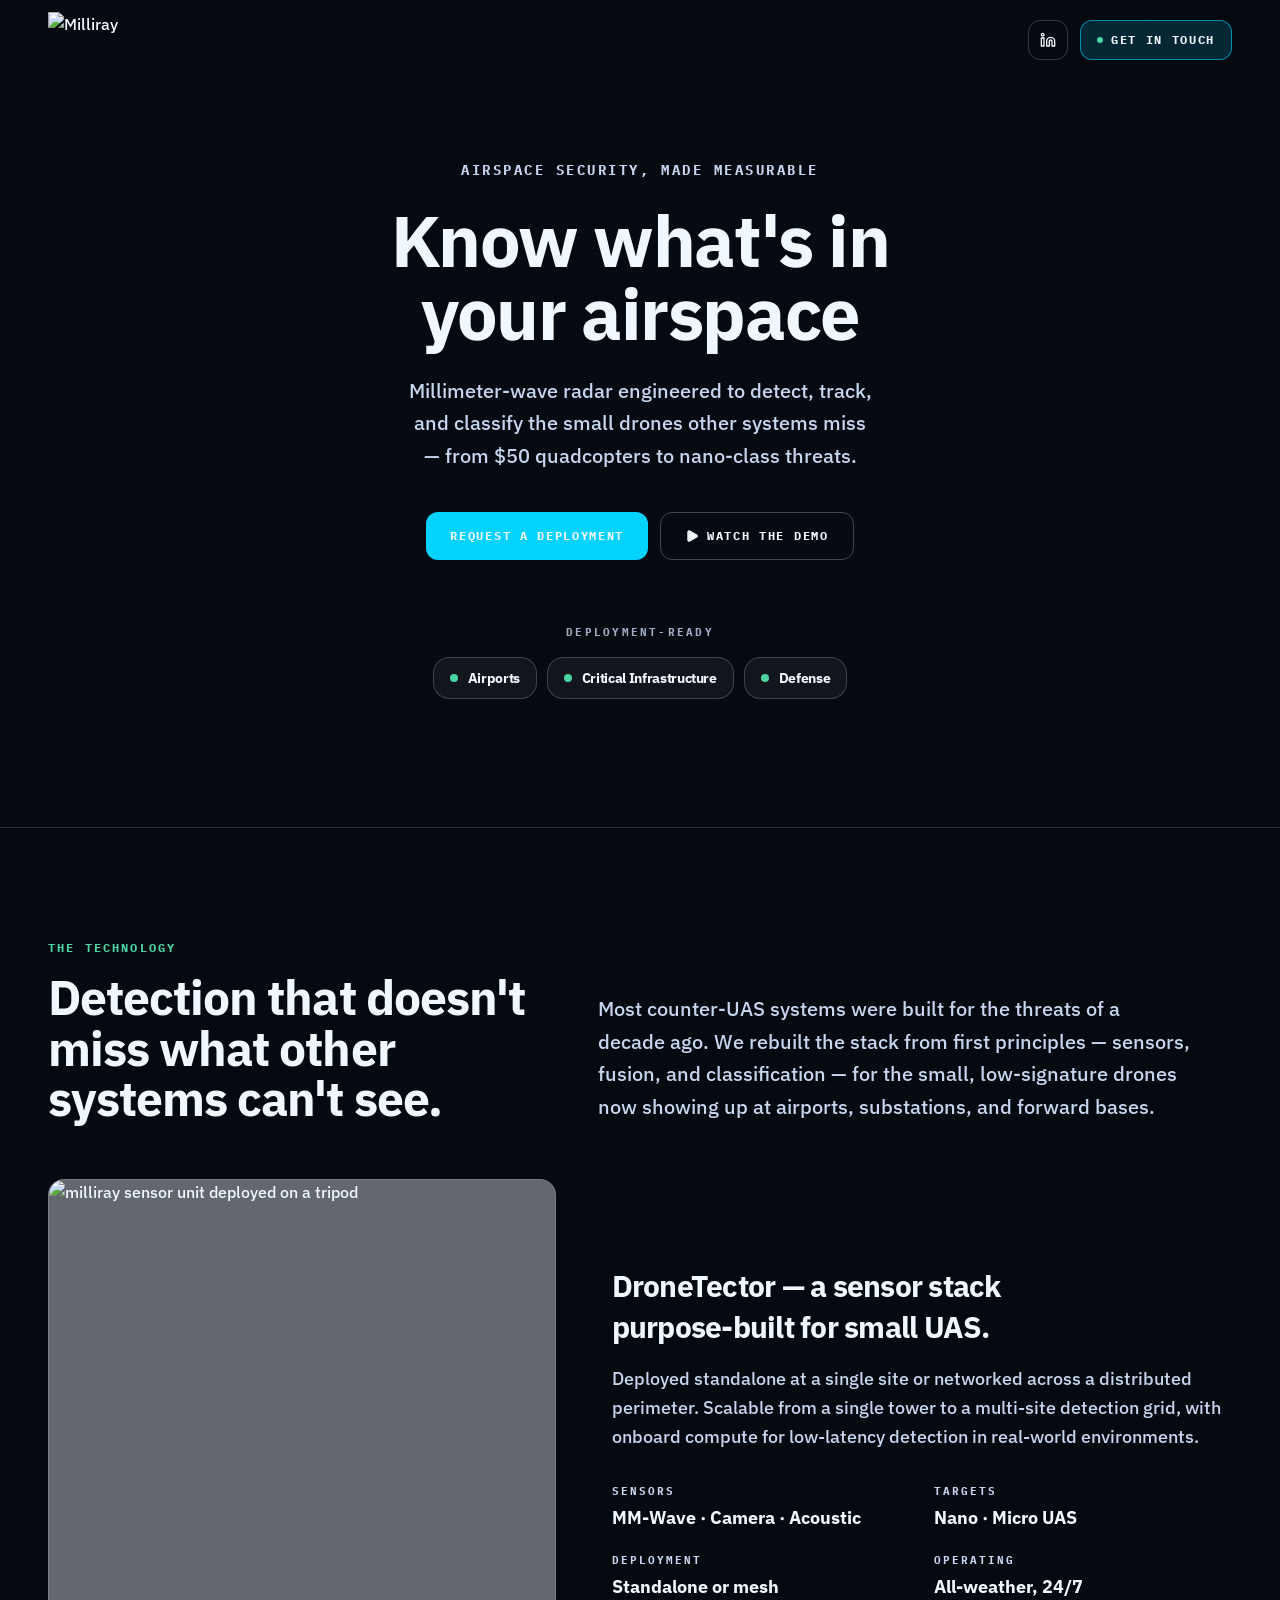
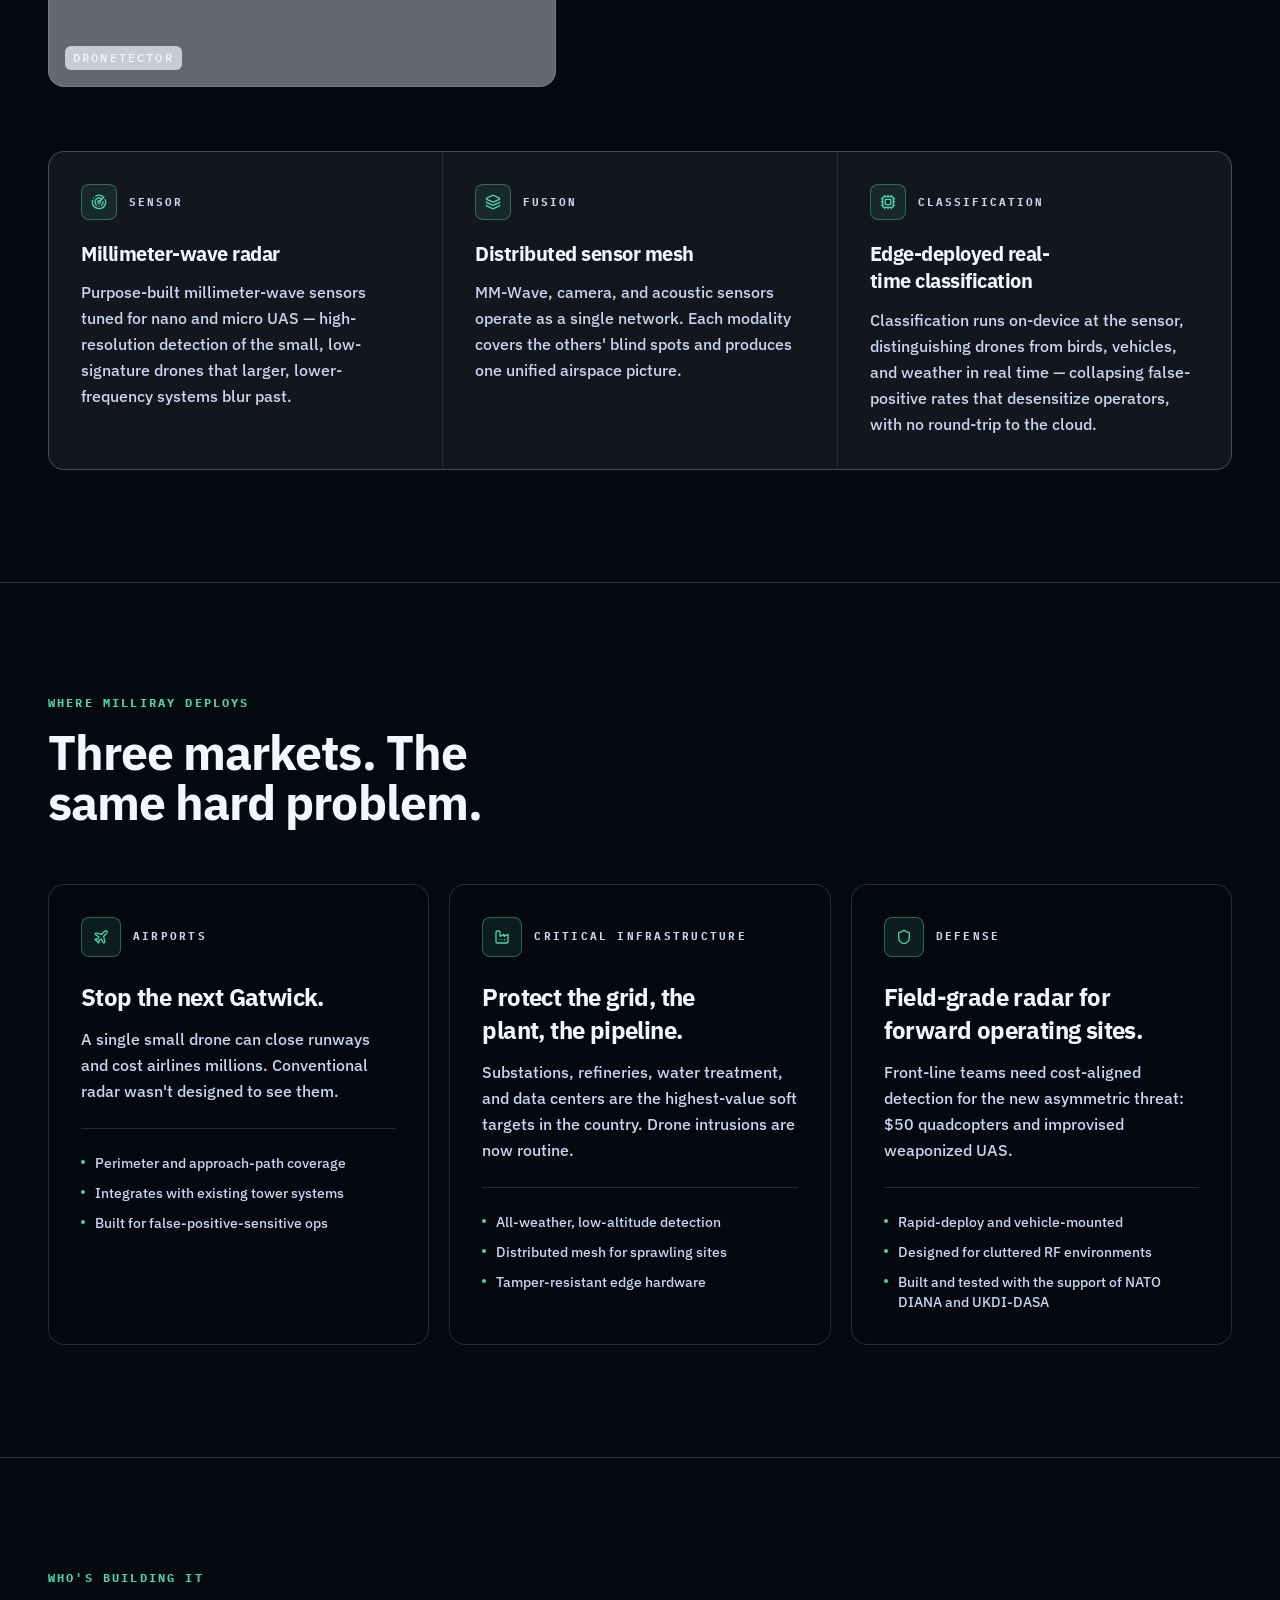
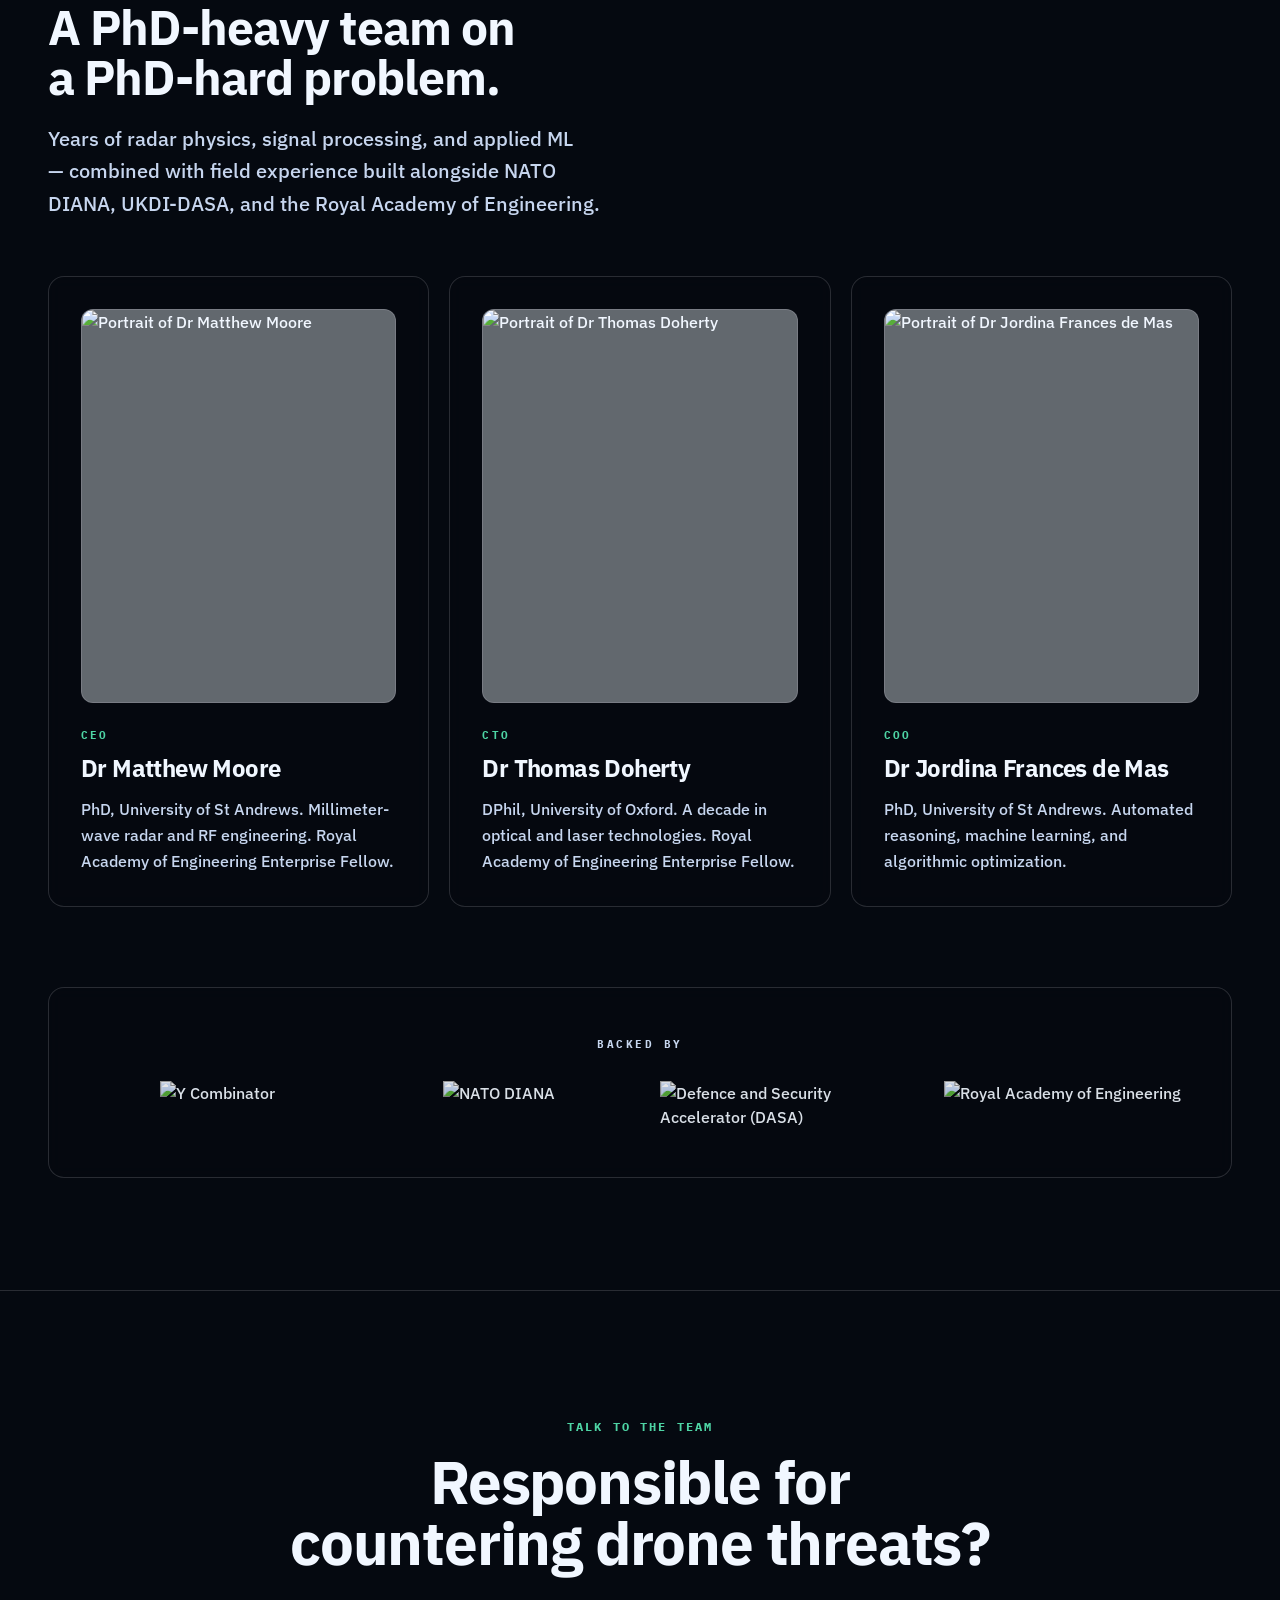
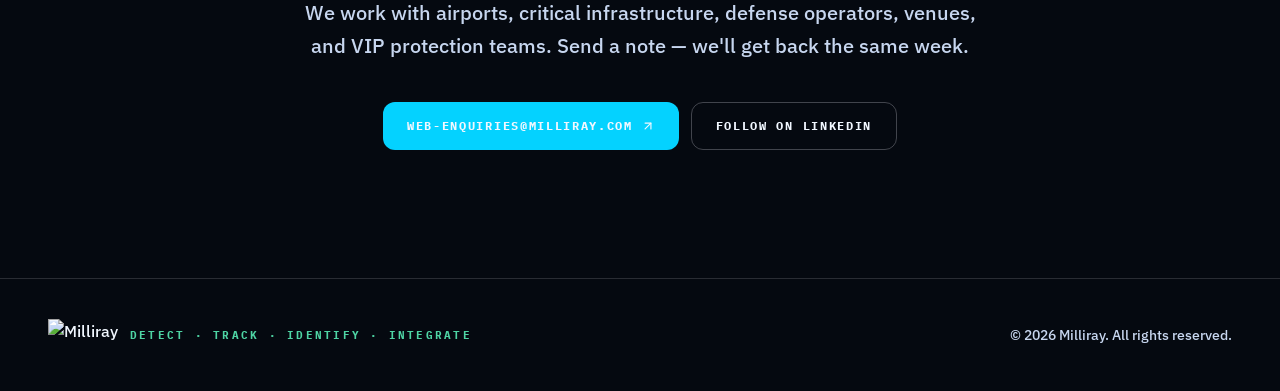
==== index.html @ de2864d9 "Changing name from dt to mr" ====
<!DOCTYPE html><html lang="en" class="text-ploy-text-primary h-full outline-white dark" data-theme="dark"> <head><meta charset="UTF-8"><meta name="viewport" content="width=device-width, initial-scale=1.0"><link rel="icon" type="image/x-icon" href="favicon.ico"><meta name="generator" content="Astro v6.3.5"><meta name="ploy-astro-starter-version" content="1.0.0"><title>Milliray — Airspace security | </title><meta name="robots" content="index, follow"/><link rel="canonical" href="https://www.milliray.com/"/><meta property="og:type" content="website"/><meta property="og:title" content="Milliray — Airspace security | "/><meta property="og:site_name" content=""/><meta property="og:url" content="https://www.milliray.com/"/><meta name="twitter:card" content="summary"/><meta name="twitter:title" content="Milliray — Airspace security | "/><script type="application/ld+json">{"@context":"https://schema.org","@graph":[{"@type":"Organization","name":"","url":"https://www.milliray.com"},{"@type":"WebSite","name":"","url":"https://www.milliray.com"},{"@type":"WebPage","name":"Milliray — Airspace security | ","url":"https://www.milliray.com/"}]}</script> <meta name="description" content="Pioneering sensors to detect and track UAVs — from single drones to autonomous swarms in the most demanding conditions."> <meta property="og:title" content="Milliray — Airspace security, made measurable"> <meta property="og:description" content="Know what’s in your airspace."> <meta property="og:url" content="https://www.milliray.com/"> <link rel="stylesheet" href="_ploy_static/_astro/Layout.BcZ8RxYA.css"></head> <body class="bg-ploy-background-primary text-ploy-text-primary font-medium h-full overflow-x-hidden bg-ploy-background-primary text-base m-0" style="
      font-family:
        'IBM Plex Sans',
        ui-sans-serif,
        system-ui,
        -apple-system,
        'Segoe UI',
        Roboto,
        Helvetica,
        Arial,
        'Apple Color Emoji',
        'Segoe UI Emoji';
    ">   <style>astro-island,astro-slot,astro-static-slot{display:contents}</style><script>(()=>{var e=async t=>{await(await t())()};(self.Astro||(self.Astro={})).load=e;window.dispatchEvent(new Event("astro:load"));})();</script><script>(()=>{var g=Object.defineProperty;var w=(c,s,d)=>s in c?g(c,s,{enumerable:!0,configurable:!0,writable:!0,value:d}):c[s]=d;var l=(c,s,d)=>w(c,typeof s!="symbol"?s+"":s,d);var E=new Set(["__proto__","constructor","prototype"]);{let c={0:t=>y(t),1:t=>d(t),2:t=>new RegExp(t),3:t=>new Date(t),4:t=>new Map(d(t)),5:t=>new Set(d(t)),6:t=>BigInt(t),7:t=>new URL(t),8:t=>new Uint8Array(t),9:t=>new Uint16Array(t),10:t=>new Uint32Array(t),11:t=>Number.POSITIVE_INFINITY*t},s=t=>{let[p,e]=t;return p in c?c[p](e):void 0},d=t=>t.map(s),y=t=>typeof t!="object"||t===null?t:Object.fromEntries(Object.entries(t).map(([p,e])=>[p,s(e)]));class f extends HTMLElement{constructor(){super(...arguments);l(this,"Component");l(this,"hydrator");l(this,"hydrate",async()=>{var b;if(!this.hydrator||!this.isConnected)return;let e=(b=this.parentElement)==null?void 0:b.closest("astro-island[ssr]");if(e){e.addEventListener("astro:hydrate",this.hydrate,{once:!0});return}let n=this.querySelectorAll("astro-slot"),r={},i=this.querySelectorAll("template[data-astro-template]");for(let o of i){let a=o.closest(this.tagName);a!=null&&a.isSameNode(this)&&(r[o.getAttribute("data-astro-template")||"default"]=o.innerHTML,o.remove())}for(let o of n){let a=o.closest(this.tagName);a!=null&&a.isSameNode(this)&&(r[o.getAttribute("name")||"default"]=o.innerHTML)}let u;try{u=this.hasAttribute("props")?y(JSON.parse(this.getAttribute("props"))):{}}catch(o){let a=this.getAttribute("component-url")||"<unknown>",v=this.getAttribute("component-export");throw v&&(a+=` (export ${v})`),console.error(`[hydrate] Error parsing props for component ${a}`,this.getAttribute("props"),o),o}let h;await this.hydrator(this)(this.Component,u,r,{client:this.getAttribute("client")}),this.removeAttribute("ssr"),this.dispatchEvent(new CustomEvent("astro:hydrate"))});l(this,"unmount",()=>{this.isConnected||this.dispatchEvent(new CustomEvent("astro:unmount"))})}disconnectedCallback(){document.removeEventListener("astro:after-swap",this.unmount),document.addEventListener("astro:after-swap",this.unmount,{once:!0})}connectedCallback(){if(!this.hasAttribute("await-children")||document.readyState==="interactive"||document.readyState==="complete")this.childrenConnectedCallback();else{let e=()=>{document.removeEventListener("DOMContentLoaded",e),n.disconnect(),this.childrenConnectedCallback()},n=new MutationObserver(()=>{var r;((r=this.lastChild)==null?void 0:r.nodeType)===Node.COMMENT_NODE&&this.lastChild.nodeValue==="astro:end"&&(this.lastChild.remove(),e())});n.observe(this,{childList:!0}),document.addEventListener("DOMContentLoaded",e)}}async childrenConnectedCallback(){let e=this.getAttribute("before-hydration-url");e&&await import(e),this.start()}getRetryImportUrl(e){let n=new URL(e,document.baseURI),r=`astro-retry=${Date.now()}`,i=n.hash.replace(/^#/,"");return n.hash=i?`${i}&${r}`:r,n.toString()}async importWithRetry(e){try{return await import(e)}catch(n){return await new Promise(r=>setTimeout(r,1e3)),import(this.getRetryImportUrl(e))}}handleHydrationError(e){let n=this.getAttribute("component-url"),r=new CustomEvent("astro:hydration-error",{cancelable:!0,bubbles:!0,composed:!0,detail:{error:e,componentUrl:n}});this.dispatchEvent(r)&&console.error(`[astro-island] Error hydrating ${n}`,e)}async start(){let e=JSON.parse(this.getAttribute("opts")),n=this.getAttribute("client");if(Astro[n]===void 0){window.addEventListener(`astro:${n}`,()=>this.start(),{once:!0});return}try{await Astro[n](async()=>{let r=this.getAttribute("renderer-url");try{let[i,{default:u}]=await Promise.all([this.importWithRetry(this.getAttribute("component-url")),r?this.importWithRetry(r):Promise.resolve({default:()=>()=>{}})]),h=this.getAttribute("component-export")||"default";if(h.includes(".")){this.Component=i;for(let m of h.split(".")){if(E.has(m)||!this.Component||typeof this.Component!="object"&&typeof this.Component!="function"||!Object.hasOwn(this.Component,m))throw new Error(`Invalid component export path: ${h}`);this.Component=this.Component[m]}}else{if(E.has(h))throw new Error(`Invalid component export path: ${h}`);this.Component=i[h]}return this.hydrator=u,this.hydrate}catch(i){return this.handleHydrationError(i),()=>{}}},e,this)}catch(r){this.handleHydrationError(r)}}attributeChangedCallback(){this.hydrate()}}l(f,"observedAttributes",["props"]),customElements.get("astro-island")||customElements.define("astro-island",f)}})();</script><astro-island uid="2jUUf3" prefix="r2" component-url="_ploy_static/_astro/page.BQK09BYu.js" component-export="default" renderer-url="_ploy_static/_astro/client.Bncfyed9.js" props="{}" ssr client="load" opts="{&quot;name&quot;:&quot;Page&quot;,&quot;value&quot;:true}" await-children><div class="home relative min-h-screen bg-ploy-background-primary text-ploy-text-primary"><div aria-hidden="true" class="home__noise pointer-events-none fixed inset-0 z-0 opacity-[0.04] mix-blend-overlay" style="background-image:url(&quot;data:image/svg+xml,%3Csvg xmlns=&#x27;http://www.w3.org/2000/svg&#x27; width=&#x27;190&#x27; height=&#x27;190&#x27;%3E%3Cfilter id=&#x27;n&#x27;%3E%3CfeTurbulence type=&#x27;fractalNoise&#x27; baseFrequency=&#x27;.9&#x27; numOctaves=&#x27;3&#x27; stitchTiles=&#x27;stitch&#x27;/%3E%3C/filter%3E%3Crect width=&#x27;190&#x27; height=&#x27;190&#x27; filter=&#x27;url(%23n)&#x27; opacity=&#x27;.6&#x27;/%3E%3C/svg%3E&quot;)"></div><div aria-hidden="true" class="home__map pointer-events-none fixed inset-0 z-0 opacity-[0.12]" style="background-image:url(&#x27;https://www.milliray.com/assets/img/world.svg&#x27;);background-size:cover;background-position:center;background-repeat:no-repeat"></div><div class="home__content relative z-10"><nav aria-label="Primary" class="nav mx-auto flex h-20 max-w-[1440px] items-center justify-between px-6 md:px-12"><a href="./" aria-label="Milliray" class="nav__logo flex items-center gap-3 text-ploy-text-primary"><img src="https://www.milliray.com/assets/img/mr-logo.svg" alt="Milliray" class="nav__logo-img h-12 w-auto md:h-14"/></a><div class="nav__actions flex items-center gap-2 md:gap-3"><a href="https://www.linkedin.com/company/dronetector" target="_blank" rel="noreferrer" aria-label="Milliray on LinkedIn" class="nav__icon-link inline-flex h-10 w-10 items-center justify-center rounded-xl border border-ploy-neutral-inverse-s0/20 text-ploy-text-primary transition-colors duration-150 hover:bg-ploy-background-inverse/10"><svg xmlns="http://www.w3.org/2000/svg" width="24" height="24" viewBox="0 0 24 24" fill="none" stroke="currentColor" stroke-width="2" stroke-linecap="round" stroke-linejoin="round" class="lucide lucide-linkedin h-4 w-4" aria-hidden="true"><path d="M16 8a6 6 0 0 1 6 6v7h-4v-7a2 2 0 0 0-2-2 2 2 0 0 0-2 2v7h-4v-7a6 6 0 0 1 6-6z"></path><rect width="4" height="12" x="2" y="9"></rect><circle cx="4" cy="4" r="2"></circle></svg></a><a href="#contact" class="nav__cta inline-flex h-10 items-center gap-2 rounded-xl border border-ploy-accent-primary/60 bg-ploy-accent-primary/15 px-4 font-mono text-xs font-bold uppercase tracking-[0.14em] text-ploy-text-primary transition-colors duration-150 hover:bg-ploy-accent-primary/25"><span class="nav__cta-dot inline-block h-1.5 w-1.5 rounded-full bg-ploy-accent-tertiary"></span>Get in touch</a></div></nav><main role="main" class="home__main"><section aria-label="Milliray overview" class="hero mx-auto max-w-[1280px] px-6 pb-20 pt-12 text-center md:px-12 md:pb-32 md:pt-20"><p class="hero__eyebrow font-mono text-xs font-bold uppercase tracking-[0.18em] text-ploy-text-secondary md:text-sm">Airspace security, made measurable</p><h1 class="hero__title mx-auto mt-6 max-w-[14ch] text-balance text-5xl font-bold leading-[1.02] tracking-[-0.02em] text-ploy-text-primary md:text-7xl">Know what&#x27;s in your airspace</h1><p class="hero__subtitle mx-auto mt-6 max-w-[44ch] text-balance text-lg leading-relaxed text-ploy-text-secondary md:text-xl">Millimeter-wave radar engineered to detect, track, and classify the small drones other systems miss — from $50 quadcopters to nano-class threats.</p><div class="hero__actions mt-10 flex flex-col items-center justify-center gap-3 sm:flex-row"><a href="#contact" class="hero__cta hero__cta--primary inline-flex h-12 items-center justify-center rounded-xl bg-ploy-accent-primary px-6 font-mono text-xs font-bold uppercase tracking-[0.14em] text-ploy-text-on-accent-primary transition-colors duration-150 hover:bg-ploy-accent-primary-600">Request a deployment</a><a href="https://www.youtube.com/watch?v=50xAb06cyq4" target="_blank" rel="noreferrer" class="hero__cta hero__cta--secondary inline-flex h-12 items-center justify-center gap-2 rounded-xl border border-ploy-neutral-inverse-s0/25 px-6 font-mono text-xs font-bold uppercase tracking-[0.14em] text-ploy-text-primary transition-colors duration-150 hover:bg-ploy-background-inverse/10"><svg xmlns="http://www.w3.org/2000/svg" width="24" height="24" viewBox="0 0 24 24" fill="none" stroke="currentColor" stroke-width="2" stroke-linecap="round" stroke-linejoin="round" class="lucide lucide-play h-3.5 w-3.5 fill-current" aria-hidden="true"><path d="M5 5a2 2 0 0 1 3.008-1.728l11.997 6.998a2 2 0 0 1 .003 3.458l-12 7A2 2 0 0 1 5 19z"></path></svg>Watch the demo</a></div><div class="hero__verticals mt-16"><p class="hero__verticals-label font-mono text-[0.7rem] font-bold uppercase tracking-[0.2em] text-ploy-text-secondary opacity-80">Deployment-ready</p><ul role="list" class="hero__verticals-list mt-4 flex flex-wrap items-center justify-center gap-2.5"><li class="hero__vertical"><a href="#verticals" class="hero__vertical-link inline-flex items-center gap-2.5 rounded-2xl border border-ploy-neutral-inverse-s0/20 bg-ploy-background-inverse/5 px-4 py-2.5 backdrop-blur transition-colors duration-150 hover:border-ploy-accent-tertiary/60 hover:bg-ploy-background-inverse/15"><span aria-hidden="true" class="hero__vertical-marker block h-2 w-2 rounded-full bg-ploy-accent-tertiary"></span><span class="hero__vertical-label text-sm font-bold tracking-tight">Airports</span></a></li><li class="hero__vertical"><a href="#verticals" class="hero__vertical-link inline-flex items-center gap-2.5 rounded-2xl border border-ploy-neutral-inverse-s0/20 bg-ploy-background-inverse/5 px-4 py-2.5 backdrop-blur transition-colors duration-150 hover:border-ploy-accent-tertiary/60 hover:bg-ploy-background-inverse/15"><span aria-hidden="true" class="hero__vertical-marker block h-2 w-2 rounded-full bg-ploy-accent-tertiary"></span><span class="hero__vertical-label text-sm font-bold tracking-tight">Critical Infrastructure</span></a></li><li class="hero__vertical"><a href="#verticals" class="hero__vertical-link inline-flex items-center gap-2.5 rounded-2xl border border-ploy-neutral-inverse-s0/20 bg-ploy-background-inverse/5 px-4 py-2.5 backdrop-blur transition-colors duration-150 hover:border-ploy-accent-tertiary/60 hover:bg-ploy-background-inverse/15"><span aria-hidden="true" class="hero__vertical-marker block h-2 w-2 rounded-full bg-ploy-accent-tertiary"></span><span class="hero__vertical-label text-sm font-bold tracking-tight">Defense</span></a></li></ul></div></section><section aria-labelledby="technology-heading" class="technology border-t border-ploy-neutral-inverse-s0/15 px-6 py-20 md:px-12 md:py-28"><div class="technology__container mx-auto max-w-[1280px]"><div class="technology__header grid gap-8 md:grid-cols-[minmax(0,0.9fr)_minmax(0,1.1fr)] md:items-end"><div class="technology__intro"><p class="technology__eyebrow font-mono text-xs font-bold uppercase tracking-[0.18em] text-ploy-accent-tertiary">The technology</p><h2 id="technology-heading" class="technology__title mt-4 text-balance text-4xl font-bold leading-[1.05] tracking-[-0.02em] text-ploy-text-primary md:text-5xl">Detection that doesn&#x27;t miss what other systems can&#x27;t see.</h2></div><p class="technology__lede text-balance text-lg leading-relaxed text-ploy-text-secondary md:text-xl">Most counter-UAS systems were built for the threats of a decade ago. We rebuilt the stack from first principles — sensors, fusion, and classification — for the small, low-signature drones now showing up at airports, substations, and forward bases.</p></div><div class="technology__product mt-14 grid items-center gap-10 md:grid-cols-[minmax(0,0.9fr)_minmax(0,1.1fr)] md:gap-14"><div class="technology__product-visual relative aspect-square w-full overflow-hidden rounded-2xl border border-ploy-neutral-inverse-s0/15 bg-ploy-background-inverse/40"><img src="https://storage.googleapis.com/ployai/ed7f796a-fe41-4be0-a1c0-5f32e2339675/user/515d00d4-milliray-product-v2.jpg" alt="milliray sensor unit deployed on a tripod" loading="lazy" class="technology__product-img absolute inset-0 h-full w-full object-cover object-[center_38%]"/><div class="technology__product-caption absolute bottom-4 left-4 right-4 flex items-center justify-between text-xs"><span class="rounded-md bg-ploy-background-inverse/70 px-2 py-1 font-mono uppercase tracking-[0.18em] text-ploy-text-primary backdrop-blur">DroneTector</span></div></div><div class="technology__product-copy"><h3 class="technology__product-title text-balance text-2xl font-bold leading-snug tracking-tight md:text-3xl">DroneTector — a sensor stack purpose-built for small UAS.</h3><p class="technology__product-description mt-4 text-base leading-relaxed text-ploy-text-secondary md:text-lg">Deployed standalone at a single site or networked across a distributed perimeter. Scalable from a single tower to a multi-site detection grid, with onboard compute for low-latency detection in real-world environments.</p><dl class="technology__specs mt-8 grid grid-cols-2 gap-x-6 gap-y-5"><div class="technology__spec"><dt class="font-mono text-[0.7rem] font-bold uppercase tracking-[0.18em] text-ploy-text-secondary">Sensors</dt><dd class="mt-1 text-lg font-bold">MM-Wave · Camera · Acoustic</dd></div><div class="technology__spec"><dt class="font-mono text-[0.7rem] font-bold uppercase tracking-[0.18em] text-ploy-text-secondary">Targets</dt><dd class="mt-1 text-lg font-bold">Nano · Micro UAS</dd></div><div class="technology__spec"><dt class="font-mono text-[0.7rem] font-bold uppercase tracking-[0.18em] text-ploy-text-secondary">Deployment</dt><dd class="mt-1 text-lg font-bold">Standalone or mesh</dd></div><div class="technology__spec"><dt class="font-mono text-[0.7rem] font-bold uppercase tracking-[0.18em] text-ploy-text-secondary">Operating</dt><dd class="mt-1 text-lg font-bold">All-weather, 24/7</dd></div></dl></div></div><ul role="list" class="technology__capabilities mt-16 grid gap-px overflow-hidden rounded-2xl border border-ploy-neutral-inverse-s0/15 bg-ploy-neutral-inverse-s0/15 md:grid-cols-3"><li class="technology__capability bg-ploy-background-primary/60 p-7 backdrop-blur md:p-8"><div class="technology__capability-head flex items-center gap-3"><span class="technology__capability-icon inline-flex h-9 w-9 items-center justify-center rounded-lg border border-ploy-accent-tertiary/40 bg-ploy-accent-tertiary/10 text-ploy-accent-tertiary"><svg xmlns="http://www.w3.org/2000/svg" width="24" height="24" viewBox="0 0 24 24" fill="none" stroke="currentColor" stroke-width="2" stroke-linecap="round" stroke-linejoin="round" class="lucide lucide-radar h-4 w-4" aria-hidden="true"><path d="M19.07 4.93A10 10 0 0 0 6.99 3.34"></path><path d="M4 6h.01"></path><path d="M2.29 9.62A10 10 0 1 0 21.31 8.35"></path><path d="M16.24 7.76A6 6 0 1 0 8.23 16.67"></path><path d="M12 18h.01"></path><path d="M17.99 11.66A6 6 0 0 1 15.77 16.67"></path><circle cx="12" cy="12" r="2"></circle><path d="m13.41 10.59 5.66-5.66"></path></svg></span><span class="technology__capability-label font-mono text-[0.7rem] font-bold uppercase tracking-[0.18em] text-ploy-text-secondary">Sensor</span></div><h3 class="technology__capability-title mt-5 text-balance text-xl font-bold leading-snug tracking-tight">Millimeter-wave radar</h3><p class="technology__capability-description mt-3 text-sm leading-relaxed text-ploy-text-secondary md:text-base">Purpose-built millimeter-wave sensors tuned for nano and micro UAS — high-resolution detection of the small, low-signature drones that larger, lower-frequency systems blur past.</p></li><li class="technology__capability bg-ploy-background-primary/60 p-7 backdrop-blur md:p-8"><div class="technology__capability-head flex items-center gap-3"><span class="technology__capability-icon inline-flex h-9 w-9 items-center justify-center rounded-lg border border-ploy-accent-tertiary/40 bg-ploy-accent-tertiary/10 text-ploy-accent-tertiary"><svg xmlns="http://www.w3.org/2000/svg" width="24" height="24" viewBox="0 0 24 24" fill="none" stroke="currentColor" stroke-width="2" stroke-linecap="round" stroke-linejoin="round" class="lucide lucide-layers h-4 w-4" aria-hidden="true"><path d="M12.83 2.18a2 2 0 0 0-1.66 0L2.6 6.08a1 1 0 0 0 0 1.83l8.58 3.91a2 2 0 0 0 1.66 0l8.58-3.9a1 1 0 0 0 0-1.83z"></path><path d="M2 12a1 1 0 0 0 .58.91l8.6 3.91a2 2 0 0 0 1.65 0l8.58-3.9A1 1 0 0 0 22 12"></path><path d="M2 17a1 1 0 0 0 .58.91l8.6 3.91a2 2 0 0 0 1.65 0l8.58-3.9A1 1 0 0 0 22 17"></path></svg></span><span class="technology__capability-label font-mono text-[0.7rem] font-bold uppercase tracking-[0.18em] text-ploy-text-secondary">Fusion</span></div><h3 class="technology__capability-title mt-5 text-balance text-xl font-bold leading-snug tracking-tight">Distributed sensor mesh</h3><p class="technology__capability-description mt-3 text-sm leading-relaxed text-ploy-text-secondary md:text-base">MM-Wave, camera, and acoustic sensors operate as a single network. Each modality covers the others&#x27; blind spots and produces one unified airspace picture.</p></li><li class="technology__capability bg-ploy-background-primary/60 p-7 backdrop-blur md:p-8"><div class="technology__capability-head flex items-center gap-3"><span class="technology__capability-icon inline-flex h-9 w-9 items-center justify-center rounded-lg border border-ploy-accent-tertiary/40 bg-ploy-accent-tertiary/10 text-ploy-accent-tertiary"><svg xmlns="http://www.w3.org/2000/svg" width="24" height="24" viewBox="0 0 24 24" fill="none" stroke="currentColor" stroke-width="2" stroke-linecap="round" stroke-linejoin="round" class="lucide lucide-cpu h-4 w-4" aria-hidden="true"><path d="M12 20v2"></path><path d="M12 2v2"></path><path d="M17 20v2"></path><path d="M17 2v2"></path><path d="M2 12h2"></path><path d="M2 17h2"></path><path d="M2 7h2"></path><path d="M20 12h2"></path><path d="M20 17h2"></path><path d="M20 7h2"></path><path d="M7 20v2"></path><path d="M7 2v2"></path><rect x="4" y="4" width="16" height="16" rx="2"></rect><rect x="8" y="8" width="8" height="8" rx="1"></rect></svg></span><span class="technology__capability-label font-mono text-[0.7rem] font-bold uppercase tracking-[0.18em] text-ploy-text-secondary">Classification</span></div><h3 class="technology__capability-title mt-5 text-balance text-xl font-bold leading-snug tracking-tight">Edge-deployed real-time classification</h3><p class="technology__capability-description mt-3 text-sm leading-relaxed text-ploy-text-secondary md:text-base">Classification runs on-device at the sensor, distinguishing drones from birds, vehicles, and weather in real time — collapsing false-positive rates that desensitize operators, with no round-trip to the cloud.</p></li></ul></div></section><section id="verticals" aria-labelledby="verticals-heading" class="verticals scroll-mt-24 border-t border-ploy-neutral-inverse-s0/15 px-6 py-20 md:px-12 md:py-28"><div class="verticals__container mx-auto max-w-[1280px]"><div class="verticals__header max-w-3xl"><p class="verticals__eyebrow font-mono text-xs font-bold uppercase tracking-[0.18em] text-ploy-accent-tertiary">Where Milliray deploys</p><h2 id="verticals-heading" class="verticals__title mt-4 text-balance text-4xl font-bold leading-[1.05] tracking-[-0.02em] text-ploy-text-primary md:text-5xl">Three markets. The same hard problem.</h2></div><ul role="list" class="verticals__list mt-14 grid gap-5 md:grid-cols-3"><li class="verticals__item group relative flex flex-col rounded-2xl border border-ploy-neutral-inverse-s0/15 bg-ploy-background-primary/60 p-7 backdrop-blur md:p-8"><div class="verticals__item-head flex items-center gap-3"><span class="verticals__item-icon inline-flex h-10 w-10 items-center justify-center rounded-lg border border-ploy-accent-tertiary/40 bg-ploy-accent-tertiary/10 text-ploy-accent-tertiary"><svg xmlns="http://www.w3.org/2000/svg" width="24" height="24" viewBox="0 0 24 24" fill="none" stroke="currentColor" stroke-width="2" stroke-linecap="round" stroke-linejoin="round" class="lucide lucide-plane h-4 w-4" aria-hidden="true"><path d="M17.8 19.2 16 11l3.5-3.5C21 6 21.5 4 21 3c-1-.5-3 0-4.5 1.5L13 8 4.8 6.2c-.5-.1-.9.1-1.1.5l-.3.5c-.2.5-.1 1 .3 1.3L9 12l-2 3H4l-1 1 3 2 2 3 1-1v-3l3-2 3.5 5.3c.3.4.8.5 1.3.3l.5-.2c.4-.3.6-.7.5-1.2z"></path></svg></span><span class="verticals__item-label font-mono text-[0.7rem] font-bold uppercase tracking-[0.2em] text-ploy-text-secondary">Airports</span></div><h3 class="verticals__item-title mt-6 text-balance text-2xl font-bold leading-snug tracking-tight">Stop the next Gatwick.</h3><p class="verticals__item-description mt-3 text-sm leading-relaxed text-ploy-text-secondary md:text-base">A single small drone can close runways and cost airlines millions. Conventional radar wasn&#x27;t designed to see them.</p><ul role="list" class="verticals__item-bullets mt-6 space-y-2.5 border-t border-ploy-neutral-inverse-s0/15 pt-6"><li class="verticals__item-bullet flex items-start gap-2.5 text-sm text-ploy-text-secondary"><span aria-hidden="true" class="verticals__item-bullet-marker mt-[0.5em] block h-1 w-1 shrink-0 rounded-full bg-ploy-accent-tertiary"></span><span>Perimeter and approach-path coverage</span></li><li class="verticals__item-bullet flex items-start gap-2.5 text-sm text-ploy-text-secondary"><span aria-hidden="true" class="verticals__item-bullet-marker mt-[0.5em] block h-1 w-1 shrink-0 rounded-full bg-ploy-accent-tertiary"></span><span>Integrates with existing tower systems</span></li><li class="verticals__item-bullet flex items-start gap-2.5 text-sm text-ploy-text-secondary"><span aria-hidden="true" class="verticals__item-bullet-marker mt-[0.5em] block h-1 w-1 shrink-0 rounded-full bg-ploy-accent-tertiary"></span><span>Built for false-positive-sensitive ops</span></li></ul></li><li class="verticals__item group relative flex flex-col rounded-2xl border border-ploy-neutral-inverse-s0/15 bg-ploy-background-primary/60 p-7 backdrop-blur md:p-8"><div class="verticals__item-head flex items-center gap-3"><span class="verticals__item-icon inline-flex h-10 w-10 items-center justify-center rounded-lg border border-ploy-accent-tertiary/40 bg-ploy-accent-tertiary/10 text-ploy-accent-tertiary"><svg xmlns="http://www.w3.org/2000/svg" width="24" height="24" viewBox="0 0 24 24" fill="none" stroke="currentColor" stroke-width="2" stroke-linecap="round" stroke-linejoin="round" class="lucide lucide-factory h-4 w-4" aria-hidden="true"><path d="M12 16h.01"></path><path d="M16 16h.01"></path><path d="M3 19a2 2 0 0 0 2 2h14a2 2 0 0 0 2-2V8.5a.5.5 0 0 0-.769-.422l-4.462 2.844A.5.5 0 0 1 15 10.5v-2a.5.5 0 0 0-.769-.422L9.77 10.922A.5.5 0 0 1 9 10.5V5a2 2 0 0 0-2-2H5a2 2 0 0 0-2 2z"></path><path d="M8 16h.01"></path></svg></span><span class="verticals__item-label font-mono text-[0.7rem] font-bold uppercase tracking-[0.2em] text-ploy-text-secondary">Critical Infrastructure</span></div><h3 class="verticals__item-title mt-6 text-balance text-2xl font-bold leading-snug tracking-tight">Protect the grid, the plant, the pipeline.</h3><p class="verticals__item-description mt-3 text-sm leading-relaxed text-ploy-text-secondary md:text-base">Substations, refineries, water treatment, and data centers are the highest-value soft targets in the country. Drone intrusions are now routine.</p><ul role="list" class="verticals__item-bullets mt-6 space-y-2.5 border-t border-ploy-neutral-inverse-s0/15 pt-6"><li class="verticals__item-bullet flex items-start gap-2.5 text-sm text-ploy-text-secondary"><span aria-hidden="true" class="verticals__item-bullet-marker mt-[0.5em] block h-1 w-1 shrink-0 rounded-full bg-ploy-accent-tertiary"></span><span>All-weather, low-altitude detection</span></li><li class="verticals__item-bullet flex items-start gap-2.5 text-sm text-ploy-text-secondary"><span aria-hidden="true" class="verticals__item-bullet-marker mt-[0.5em] block h-1 w-1 shrink-0 rounded-full bg-ploy-accent-tertiary"></span><span>Distributed mesh for sprawling sites</span></li><li class="verticals__item-bullet flex items-start gap-2.5 text-sm text-ploy-text-secondary"><span aria-hidden="true" class="verticals__item-bullet-marker mt-[0.5em] block h-1 w-1 shrink-0 rounded-full bg-ploy-accent-tertiary"></span><span>Tamper-resistant edge hardware</span></li></ul></li><li class="verticals__item group relative flex flex-col rounded-2xl border border-ploy-neutral-inverse-s0/15 bg-ploy-background-primary/60 p-7 backdrop-blur md:p-8"><div class="verticals__item-head flex items-center gap-3"><span class="verticals__item-icon inline-flex h-10 w-10 items-center justify-center rounded-lg border border-ploy-accent-tertiary/40 bg-ploy-accent-tertiary/10 text-ploy-accent-tertiary"><svg xmlns="http://www.w3.org/2000/svg" width="24" height="24" viewBox="0 0 24 24" fill="none" stroke="currentColor" stroke-width="2" stroke-linecap="round" stroke-linejoin="round" class="lucide lucide-shield h-4 w-4" aria-hidden="true"><path d="M20 13c0 5-3.5 7.5-7.66 8.95a1 1 0 0 1-.67-.01C7.5 20.5 4 18 4 13V6a1 1 0 0 1 1-1c2 0 4.5-1.2 6.24-2.72a1.17 1.17 0 0 1 1.52 0C14.51 3.81 17 5 19 5a1 1 0 0 1 1 1z"></path></svg></span><span class="verticals__item-label font-mono text-[0.7rem] font-bold uppercase tracking-[0.2em] text-ploy-text-secondary">Defense</span></div><h3 class="verticals__item-title mt-6 text-balance text-2xl font-bold leading-snug tracking-tight">Field-grade radar for forward operating sites.</h3><p class="verticals__item-description mt-3 text-sm leading-relaxed text-ploy-text-secondary md:text-base">Front-line teams need cost-aligned detection for the new asymmetric threat: $50 quadcopters and improvised weaponized UAS.</p><ul role="list" class="verticals__item-bullets mt-6 space-y-2.5 border-t border-ploy-neutral-inverse-s0/15 pt-6"><li class="verticals__item-bullet flex items-start gap-2.5 text-sm text-ploy-text-secondary"><span aria-hidden="true" class="verticals__item-bullet-marker mt-[0.5em] block h-1 w-1 shrink-0 rounded-full bg-ploy-accent-tertiary"></span><span>Rapid-deploy and vehicle-mounted</span></li><li class="verticals__item-bullet flex items-start gap-2.5 text-sm text-ploy-text-secondary"><span aria-hidden="true" class="verticals__item-bullet-marker mt-[0.5em] block h-1 w-1 shrink-0 rounded-full bg-ploy-accent-tertiary"></span><span>Designed for cluttered RF environments</span></li><li class="verticals__item-bullet flex items-start gap-2.5 text-sm text-ploy-text-secondary"><span aria-hidden="true" class="verticals__item-bullet-marker mt-[0.5em] block h-1 w-1 shrink-0 rounded-full bg-ploy-accent-tertiary"></span><span>Built and tested with the support of NATO DIANA and UKDI-DASA</span></li></ul></li></ul></div></section><section aria-labelledby="team-heading" class="team border-t border-ploy-neutral-inverse-s0/15 px-6 py-20 md:px-12 md:py-28"><div class="team__container mx-auto max-w-[1280px]"><div class="team__header max-w-3xl"><p class="team__eyebrow font-mono text-xs font-bold uppercase tracking-[0.18em] text-ploy-accent-tertiary">Who&#x27;s building it</p><h2 id="team-heading" class="team__title mt-4 text-balance text-4xl font-bold leading-[1.05] tracking-[-0.02em] text-ploy-text-primary md:text-5xl">A PhD-heavy team on a PhD-hard problem.</h2><p class="team__lede mt-5 text-balance text-lg leading-relaxed text-ploy-text-secondary md:text-xl">Years of radar physics, signal processing, and applied ML — combined with field experience built alongside NATO DIANA, UKDI-DASA, and the Royal Academy of Engineering.</p></div><ul role="list" class="team__founders mt-14 grid gap-5 md:grid-cols-3"><li class="team__founder rounded-2xl border border-ploy-neutral-inverse-s0/15 bg-ploy-background-primary/60 p-7 backdrop-blur md:p-8"><div class="team__founder-portrait mb-6 aspect-[4/5] w-full overflow-hidden rounded-xl border border-ploy-neutral-inverse-s0/15 bg-ploy-background-inverse/40"><img src="https://storage.googleapis.com/ployai/ed7f796a-fe41-4be0-a1c0-5f32e2339675/user/ca78dbeb-matthew-moore-headshot.jpg" alt="Portrait of Dr Matthew Moore" loading="lazy" class="team__founder-portrait-img h-full w-full object-cover"/></div><p class="team__founder-role font-mono text-[0.7rem] font-bold uppercase tracking-[0.2em] text-ploy-accent-tertiary">CEO</p><h3 class="team__founder-name mt-2 text-xl font-bold tracking-tight md:text-2xl">Dr Matthew Moore</h3><p class="team__founder-credentials mt-3 text-sm leading-relaxed text-ploy-text-secondary md:text-base">PhD, University of St Andrews. Millimeter-wave radar and RF engineering. Royal Academy of Engineering Enterprise Fellow.</p></li><li class="team__founder rounded-2xl border border-ploy-neutral-inverse-s0/15 bg-ploy-background-primary/60 p-7 backdrop-blur md:p-8"><div class="team__founder-portrait mb-6 aspect-[4/5] w-full overflow-hidden rounded-xl border border-ploy-neutral-inverse-s0/15 bg-ploy-background-inverse/40"><img src="https://storage.googleapis.com/ployai/ed7f796a-fe41-4be0-a1c0-5f32e2339675/user/468d19fe-td-headshot.jpg" alt="Portrait of Dr Thomas Doherty" loading="lazy" class="team__founder-portrait-img h-full w-full object-cover"/></div><p class="team__founder-role font-mono text-[0.7rem] font-bold uppercase tracking-[0.2em] text-ploy-accent-tertiary">CTO</p><h3 class="team__founder-name mt-2 text-xl font-bold tracking-tight md:text-2xl">Dr Thomas Doherty</h3><p class="team__founder-credentials mt-3 text-sm leading-relaxed text-ploy-text-secondary md:text-base">DPhil, University of Oxford. A decade in optical and laser technologies. Royal Academy of Engineering Enterprise Fellow.</p></li><li class="team__founder rounded-2xl border border-ploy-neutral-inverse-s0/15 bg-ploy-background-primary/60 p-7 backdrop-blur md:p-8"><div class="team__founder-portrait mb-6 aspect-[4/5] w-full overflow-hidden rounded-xl border border-ploy-neutral-inverse-s0/15 bg-ploy-background-inverse/40"><img src="https://storage.googleapis.com/ployai/ed7f796a-fe41-4be0-a1c0-5f32e2339675/user/5b6978df-jf-headshot.jpg" alt="Portrait of Dr Jordina Frances de Mas" loading="lazy" class="team__founder-portrait-img h-full w-full object-cover"/></div><p class="team__founder-role font-mono text-[0.7rem] font-bold uppercase tracking-[0.2em] text-ploy-accent-tertiary">COO</p><h3 class="team__founder-name mt-2 text-xl font-bold tracking-tight md:text-2xl">Dr Jordina Frances de Mas</h3><p class="team__founder-credentials mt-3 text-sm leading-relaxed text-ploy-text-secondary md:text-base">PhD, University of St Andrews. Automated reasoning, machine learning, and algorithmic optimization.</p></li></ul><div class="team__backers mt-20 rounded-2xl border border-ploy-neutral-inverse-s0/15 bg-ploy-background-primary/60 px-7 py-10 backdrop-blur md:px-12 md:py-12"><p class="team__backers-label text-center font-mono text-[0.7rem] font-bold uppercase tracking-[0.22em] text-ploy-text-secondary">Backed by</p><ul role="list" class="team__backers-list mt-7 grid grid-cols-2 items-center justify-items-center gap-x-10 gap-y-8 md:grid-cols-4"><li class="team__backer flex items-center justify-center"><a href="https://www.ycombinator.com/" target="_blank" rel="noreferrer" aria-label="Y Combinator (opens in new tab)" class="team__backer-link block opacity-90 transition-opacity duration-150 hover:opacity-100"><img src="https://www.milliray.com/assets/img/support/yc.png" alt="Y Combinator" loading="lazy" class="team__backer-img h-10 w-auto object-contain md:h-12"/></a></li><li class="team__backer flex items-center justify-center"><a href="https://www.diana.nato.int/" target="_blank" rel="noreferrer" aria-label="NATO DIANA (opens in new tab)" class="team__backer-link block opacity-90 transition-opacity duration-150 hover:opacity-100"><img src="https://www.milliray.com/assets/img/support/diana.png" alt="NATO DIANA" loading="lazy" class="team__backer-img h-10 w-auto object-contain md:h-12"/></a></li><li class="team__backer flex items-center justify-center"><a href="https://www.gov.uk/government/organisations/defence-and-security-accelerator" target="_blank" rel="noreferrer" aria-label="Defence and Security Accelerator (opens in new tab)" class="team__backer-link block opacity-90 transition-opacity duration-150 hover:opacity-100"><img src="https://www.milliray.com/assets/img/support/dasa.png" alt="Defence and Security Accelerator (DASA)" loading="lazy" class="team__backer-img h-10 w-auto object-contain md:h-12"/></a></li><li class="team__backer flex items-center justify-center"><a href="https://raeng.org.uk/" target="_blank" rel="noreferrer" aria-label="Royal Academy of Engineering (opens in new tab)" class="team__backer-link block opacity-90 transition-opacity duration-150 hover:opacity-100"><img src="https://www.milliray.com/assets/img/support/raeng.PNG" alt="Royal Academy of Engineering" loading="lazy" class="team__backer-img h-10 w-auto object-contain md:h-12"/></a></li></ul></div></div></section><section id="contact" aria-labelledby="contact-heading" class="contact border-t border-ploy-neutral-inverse-s0/15 px-6 py-24 md:px-12 md:py-32"><div class="contact__container mx-auto max-w-[1080px] text-center"><p class="contact__eyebrow font-mono text-xs font-bold uppercase tracking-[0.18em] text-ploy-accent-tertiary">Talk to the team</p><h2 id="contact-heading" class="contact__title mx-auto mt-4 max-w-[20ch] text-balance text-5xl font-bold leading-[1.02] tracking-[-0.02em] text-ploy-text-primary md:text-6xl">Responsible for countering drone threats?</h2><p class="contact__lede mx-auto mt-6 max-w-[58ch] text-balance text-lg leading-relaxed text-ploy-text-secondary md:text-xl">We work with airports, critical infrastructure, defense operators, venues, and VIP protection teams. Send a note — we&#x27;ll get back the same week.</p><div class="contact__actions mt-10 flex flex-col items-center justify-center gap-3 sm:flex-row"><a href="mailto:web-enquiries@milliray.com" class="contact__cta contact__cta--primary inline-flex h-12 items-center gap-2 rounded-xl bg-ploy-accent-primary px-6 font-mono text-xs font-bold uppercase tracking-[0.14em] text-ploy-text-on-accent-primary transition-colors duration-150 hover:bg-ploy-accent-primary-600">web-enquiries@milliray.com<svg xmlns="http://www.w3.org/2000/svg" width="24" height="24" viewBox="0 0 24 24" fill="none" stroke="currentColor" stroke-width="2" stroke-linecap="round" stroke-linejoin="round" class="lucide lucide-arrow-up-right h-3.5 w-3.5" aria-hidden="true"><path d="M7 7h10v10"></path><path d="M7 17 17 7"></path></svg></a><a href="https://www.linkedin.com/company/dronetector" target="_blank" rel="noreferrer" class="contact__cta contact__cta--secondary inline-flex h-12 items-center gap-2 rounded-xl border border-ploy-neutral-inverse-s0/25 px-6 font-mono text-xs font-bold uppercase tracking-[0.14em] text-ploy-text-primary transition-colors duration-150 hover:bg-ploy-background-inverse/10">Follow on LinkedIn</a></div></div></section></main><footer class="footer border-t border-ploy-neutral-inverse-s0/15 px-6 py-10 md:px-12"><div class="footer__container mx-auto flex max-w-[1280px] flex-col items-center justify-between gap-6 text-center md:flex-row md:text-left"><div class="footer__brand flex items-center gap-3"><img src="https://www.milliray.com/assets/img/mr-logo.svg" alt="Milliray" class="footer__logo h-8 w-auto"/><span class="footer__tagline font-mono text-[0.7rem] font-bold uppercase tracking-[0.2em] text-ploy-accent-tertiary">Detect · Track · Identify · Integrate</span></div><p class="footer__copy text-xs text-ploy-text-secondary md:text-sm">© 2026 Milliray. All rights reserved.</p></div></footer></div></div><!--astro:end--></astro-island>  </body></html>
---- _ploy_static/_astro/Layout.BcZ8RxYA.css ----
@import"https://fonts.googleapis.com/css2?family=IBM+Plex+Sans:wght@400;500;600;700&family=IBM+Plex+Mono:wght@400;500;600&family=Rajdhani:wght@600;700&display=swap";@layer components;@layer properties{@supports (((-webkit-hyphens:none)) and (not (margin-trim:inline))) or ((-moz-orient:inline) and (not (color:rgb(from red r g b)))){*,:before,:after,::backdrop{--tw-translate-x:0;--tw-translate-y:0;--tw-translate-z:0;--tw-rotate-x:initial;--tw-rotate-y:initial;--tw-rotate-z:initial;--tw-skew-x:initial;--tw-skew-y:initial;--tw-space-y-reverse:0;--tw-space-x-reverse:0;--tw-border-style:solid;--tw-leading:initial;--tw-font-weight:initial;--tw-tracking:initial;--tw-shadow:0 0 #0000;--tw-shadow-color:initial;--tw-shadow-alpha:100%;--tw-inset-shadow:0 0 #0000;--tw-inset-shadow-color:initial;--tw-inset-shadow-alpha:100%;--tw-ring-color:initial;--tw-ring-shadow:0 0 #0000;--tw-inset-ring-color:initial;--tw-inset-ring-shadow:0 0 #0000;--tw-ring-inset:initial;--tw-ring-offset-width:0px;--tw-ring-offset-color:#fff;--tw-ring-offset-shadow:0 0 #0000;--tw-outline-style:solid;--tw-blur:initial;--tw-brightness:initial;--tw-contrast:initial;--tw-grayscale:initial;--tw-hue-rotate:initial;--tw-invert:initial;--tw-opacity:initial;--tw-saturate:initial;--tw-sepia:initial;--tw-drop-shadow:initial;--tw-drop-shadow-color:initial;--tw-drop-shadow-alpha:100%;--tw-drop-shadow-size:initial;--tw-backdrop-blur:initial;--tw-backdrop-brightness:initial;--tw-backdrop-contrast:initial;--tw-backdrop-grayscale:initial;--tw-backdrop-hue-rotate:initial;--tw-backdrop-invert:initial;--tw-backdrop-opacity:initial;--tw-backdrop-saturate:initial;--tw-backdrop-sepia:initial;--tw-duration:initial;--tw-content:"";--tw-animation-delay:0s;--tw-animation-direction:normal;--tw-animation-duration:initial;--tw-animation-fill-mode:none;--tw-animation-iteration-count:1;--tw-enter-blur:0;--tw-enter-opacity:1;--tw-enter-rotate:0;--tw-enter-scale:1;--tw-enter-translate-x:0;--tw-enter-translate-y:0;--tw-exit-blur:0;--tw-exit-opacity:1;--tw-exit-rotate:0;--tw-exit-scale:1;--tw-exit-translate-x:0;--tw-exit-translate-y:0}}}@layer theme{:root,:host{--font-mono:var(--font-mono);--color-teal-400:oklch(77.7% .152 181.912);--color-black:#000;--color-white:#fff;--spacing:.25rem;--container-xs:20rem;--container-sm:24rem;--container-md:28rem;--container-lg:32rem;--container-3xl:48rem;--text-xs--line-height:calc(1 / .75);--text-sm--line-height:calc(1.25 / .875);--text-base--line-height: 1.5 ;--text-lg--line-height:calc(1.75 / 1.125);--text-xl--line-height:calc(1.75 / 1.25);--text-2xl--line-height:calc(2 / 1.5);--text-3xl--line-height: 1.2 ;--text-4xl--line-height:calc(2.5 / 2.25);--text-5xl--line-height:1;--text-6xl--line-height:1;--text-7xl--line-height:1;--font-weight-normal:400;--font-weight-medium:500;--font-weight-semibold:600;--font-weight-bold:700;--font-weight-extrabold:800;--tracking-tight:-.025em;--tracking-widest:.1em;--leading-snug:1.375;--leading-normal:1.5;--leading-relaxed:1.625;--radius-xs:.125rem;--radius-sm:.25rem;--radius-md:.375rem;--radius-lg:.5rem;--radius-xl:.75rem;--radius-2xl:1rem;--animate-spin:spin 1s linear infinite;--animate-pulse:pulse 2s cubic-bezier(.4, 0, .6, 1) infinite;--default-transition-duration:.15s;--default-transition-timing-function:cubic-bezier(.4, 0, .2, 1);--default-font-family:var(--font-body);--default-mono-font-family:var(--font-mono);--font-heading:var(--font-heading);--font-eyebrow:var(--font-eyebrow,var(--font-body));--font-button:var(--font-button,var(--font-body));--font-heading-weight:var(--font-heading-weight,700);--font-body-weight:var(--font-body-weight,400)}}@layer base{*,:after,:before,::backdrop{box-sizing:border-box;border:0 solid;margin:0;padding:0}::file-selector-button{box-sizing:border-box;border:0 solid;margin:0;padding:0}html,:host{-webkit-text-size-adjust:100%;tab-size:4;line-height:1.5;font-family:var(--default-font-family,ui-sans-serif, system-ui, sans-serif, "Apple Color Emoji", "Segoe UI Emoji", "Segoe UI Symbol", "Noto Color Emoji");font-feature-settings:var(--default-font-feature-settings,normal);font-variation-settings:var(--default-font-variation-settings,normal);-webkit-tap-highlight-color:transparent}hr{height:0;color:inherit;border-top-width:1px}abbr:where([title]){-webkit-text-decoration:underline dotted;text-decoration:underline dotted}h1,h2,h3,h4,h5,h6{font-size:inherit;font-weight:inherit}a{color:inherit;-webkit-text-decoration:inherit;text-decoration:inherit}b,strong{font-weight:bolder}code,kbd,samp,pre{font-family:var(--default-mono-font-family,ui-monospace, SFMono-Regular, Menlo, Monaco, Consolas, "Liberation Mono", "Courier New", monospace);font-feature-settings:var(--default-mono-font-feature-settings,normal);font-variation-settings:var(--default-mono-font-variation-settings,normal);font-size:1em}small{font-size:80%}sub,sup{vertical-align:baseline;font-size:75%;line-height:0;position:relative}sub{bottom:-.25em}sup{top:-.5em}table{text-indent:0;border-color:inherit;border-collapse:collapse}:-moz-focusring{outline:auto}progress{vertical-align:baseline}summary{display:list-item}ol,ul,menu{list-style:none}img,svg,video,canvas,audio,iframe,embed,object{vertical-align:middle;display:block}img,video{max-width:100%;height:auto}button,input,select,optgroup,textarea{font:inherit;font-feature-settings:inherit;font-variation-settings:inherit;letter-spacing:inherit;color:inherit;opacity:1;background-color:#0000;border-radius:0}::file-selector-button{font:inherit;font-feature-settings:inherit;font-variation-settings:inherit;letter-spacing:inherit;color:inherit;opacity:1;background-color:#0000;border-radius:0}:where(select:is([multiple],[size])) optgroup{font-weight:bolder}:where(select:is([multiple],[size])) optgroup option{padding-inline-start:20px}::file-selector-button{margin-inline-end:4px}::placeholder{opacity:1}@supports (not ((-webkit-appearance:-apple-pay-button))) or (contain-intrinsic-size:1px){::placeholder{color:currentColor}@supports (color:color-mix(in lab,red,red)){::placeholder{color:color-mix(in oklab,currentcolor 50%,transparent)}}}textarea{resize:vertical}::-webkit-search-decoration{-webkit-appearance:none}::-webkit-date-and-time-value{min-height:1lh;text-align:inherit}::-webkit-datetime-edit{display:inline-flex}::-webkit-datetime-edit-fields-wrapper{padding:0}::-webkit-datetime-edit{padding-block:0}::-webkit-datetime-edit-year-field{padding-block:0}::-webkit-datetime-edit-month-field{padding-block:0}::-webkit-datetime-edit-day-field{padding-block:0}::-webkit-datetime-edit-hour-field{padding-block:0}::-webkit-datetime-edit-minute-field{padding-block:0}::-webkit-datetime-edit-second-field{padding-block:0}::-webkit-datetime-edit-millisecond-field{padding-block:0}::-webkit-datetime-edit-meridiem-field{padding-block:0}::-webkit-calendar-picker-indicator{line-height:1}:-moz-ui-invalid{box-shadow:none}button,input:where([type=button],[type=reset],[type=submit]){appearance:button}::file-selector-button{appearance:button}::-webkit-inner-spin-button{height:auto}::-webkit-outer-spin-button{height:auto}[hidden]:where(:not([hidden=until-found])){display:none!important}*{border-color:var(--border);outline-color:var(--ring)}@supports (color:color-mix(in lab,red,red)){*{outline-color:color-mix(in oklab,var(--ring) 50%,transparent)}}body{background-color:var(--ploy-background-primary);color:var(--ploy-text-primary)}@keyframes marquee{0%{transform:translate(0)}to{transform:translate(-50%)}}@keyframes twblink{50%{opacity:0}}@keyframes pulse{0%{opacity:0;transform:scale(.2)}18%{opacity:.45}to{opacity:0;transform:scale(1.35)}}@keyframes sweep{0%{transform:rotate(0)}to{transform:rotate(360deg)}}}@layer utilities{.\@container\/card-header{container:card-header/inline-size}.\@container\/field-group{container:field-group/inline-size}.pointer-events-none{pointer-events:none}.invisible{visibility:hidden}.visible{visibility:visible}.sr-only{clip-path:inset(50%);white-space:nowrap;border-width:0;width:1px;height:1px;margin:-1px;padding:0;position:absolute;overflow:hidden}.absolute{position:absolute}.fixed{position:fixed}.relative{position:relative}.static{position:static}.inset-0{inset:calc(var(--spacing) * 0)}.inset-x-0{inset-inline:calc(var(--spacing) * 0)}.-top-12{top:calc(var(--spacing) * -12)}.top-0{top:calc(var(--spacing) * 0)}.top-1\/2{top:50%}.top-4{top:calc(var(--spacing) * 4)}.top-\[1px\]{top:1px}.top-\[50\%\]{top:50%}.top-\[60\%\]{top:60%}.top-full{top:100%}.-right-12{right:calc(var(--spacing) * -12)}.right-0{right:calc(var(--spacing) * 0)}.right-2{right:calc(var(--spacing) * 2)}.right-3\.5{right:calc(var(--spacing) * 3.5)}.right-4{right:calc(var(--spacing) * 4)}.-bottom-12{bottom:calc(var(--spacing) * -12)}.bottom-0{bottom:calc(var(--spacing) * 0)}.bottom-4{bottom:calc(var(--spacing) * 4)}.-left-12{left:calc(var(--spacing) * -12)}.left-0{left:calc(var(--spacing) * 0)}.left-1\/2{left:50%}.left-2{left:calc(var(--spacing) * 2)}.left-4{left:calc(var(--spacing) * 4)}.left-\[50\%\]{left:50%}.isolate{isolation:isolate}.z-0{z-index:0}.z-10{z-index:10}.z-50{z-index:50}.z-\[1\]{z-index:1}.order-first{order:-9999}.order-last{order:9999}.col-start-2{grid-column-start:2}.row-span-2{grid-row:span 2/span 2}.row-start-1{grid-row-start:1}.container{width:100%}@media(min-width:40rem){.container{max-width:40rem}}@media(min-width:48rem){.container{max-width:48rem}}@media(min-width:64rem){.container{max-width:64rem}}@media(min-width:80rem){.container{max-width:80rem}}@media(min-width:96rem){.container{max-width:96rem}}.\!m-0{margin:calc(var(--spacing) * 0)!important}.m-0{margin:calc(var(--spacing) * 0)}.-mx-1{margin-inline:calc(var(--spacing) * -1)}.mx-auto{margin-inline:auto}.-my-2{margin-block:calc(var(--spacing) * -2)}.my-0{margin-block:calc(var(--spacing) * 0)}.my-1{margin-block:calc(var(--spacing) * 1)}.-mt-4{margin-top:calc(var(--spacing) * -4)}.mt-1{margin-top:calc(var(--spacing) * 1)}.mt-1\.5{margin-top:calc(var(--spacing) * 1.5)}.mt-2{margin-top:calc(var(--spacing) * 2)}.mt-3{margin-top:calc(var(--spacing) * 3)}.mt-4{margin-top:calc(var(--spacing) * 4)}.mt-5{margin-top:calc(var(--spacing) * 5)}.mt-6{margin-top:calc(var(--spacing) * 6)}.mt-7{margin-top:calc(var(--spacing) * 7)}.mt-8{margin-top:calc(var(--spacing) * 8)}.mt-10{margin-top:calc(var(--spacing) * 10)}.mt-14{margin-top:calc(var(--spacing) * 14)}.mt-16{margin-top:calc(var(--spacing) * 16)}.mt-20{margin-top:calc(var(--spacing) * 20)}.mt-\[0\.5em\]{margin-top:.5em}.mb-2{margin-bottom:calc(var(--spacing) * 2)}.mb-3{margin-bottom:calc(var(--spacing) * 3)}.mb-6{margin-bottom:calc(var(--spacing) * 6)}.-ml-1{margin-left:calc(var(--spacing) * -1)}.-ml-4{margin-left:calc(var(--spacing) * -4)}.ml-1{margin-left:calc(var(--spacing) * 1)}.ml-4{margin-left:calc(var(--spacing) * 4)}.ml-auto{margin-left:auto}.line-clamp-1{-webkit-line-clamp:1;-webkit-box-orient:vertical;display:-webkit-box;overflow:hidden}.line-clamp-2{-webkit-line-clamp:2;-webkit-box-orient:vertical;display:-webkit-box;overflow:hidden}.block{display:block}.contents{display:contents}.flex{display:flex}.grid{display:grid}.hidden{display:none}.inline{display:inline}.inline-block{display:inline-block}.inline-flex{display:inline-flex}.table{display:table}.table-caption{display:table-caption}.table-cell{display:table-cell}.table-row{display:table-row}.field-sizing-content{field-sizing:content}.aspect-\[4\/5\]{aspect-ratio:4/5}.aspect-square{aspect-ratio:1}.size-\(--cell-size\){width:var(--cell-size);height:var(--cell-size)}.size-2{width:calc(var(--spacing) * 2);height:calc(var(--spacing) * 2)}.size-2\.5{width:calc(var(--spacing) * 2.5);height:calc(var(--spacing) * 2.5)}.size-3{width:calc(var(--spacing) * 3);height:calc(var(--spacing) * 3)}.size-3\.5{width:calc(var(--spacing) * 3.5);height:calc(var(--spacing) * 3.5)}.size-4{width:calc(var(--spacing) * 4);height:calc(var(--spacing) * 4)}.size-6{width:calc(var(--spacing) * 6);height:calc(var(--spacing) * 6)}.size-8{width:calc(var(--spacing) * 8);height:calc(var(--spacing) * 8)}.size-9{width:calc(var(--spacing) * 9);height:calc(var(--spacing) * 9)}.size-10{width:calc(var(--spacing) * 10);height:calc(var(--spacing) * 10)}.size-16{width:calc(var(--spacing) * 16);height:calc(var(--spacing) * 16)}.size-auto{width:auto;height:auto}.size-full{width:100%;height:100%}.h-\(--cell-size\){height:var(--cell-size)}.h-1{height:calc(var(--spacing) * 1)}.h-1\.5{height:calc(var(--spacing) * 1.5)}.h-2{height:calc(var(--spacing) * 2)}.h-2\.5{height:calc(var(--spacing) * 2.5)}.h-3\.5{height:calc(var(--spacing) * 3.5)}.h-4{height:calc(var(--spacing) * 4)}.h-5{height:calc(var(--spacing) * 5)}.h-6{height:calc(var(--spacing) * 6)}.h-8{height:calc(var(--spacing) * 8)}.h-9{height:calc(var(--spacing) * 9)}.h-10{height:calc(var(--spacing) * 10)}.h-12{height:calc(var(--spacing) * 12)}.h-20{height:calc(var(--spacing) * 20)}.h-\[1\.125rem\]{height:1.125rem}.h-\[calc\(--spacing\(5\.5\)\)\]{height:calc(calc(var(--spacing) * 5.5))}.h-\[calc\(100\%-1px\)\]{height:calc(100% - 1px)}.h-\[var\(--radix-navigation-menu-viewport-height\)\]{height:var(--radix-navigation-menu-viewport-height)}.h-\[var\(--radix-select-trigger-height\)\]{height:var(--radix-select-trigger-height)}.h-auto{height:auto}.h-full{height:100%}.h-px{height:1px}.max-h-\(--radix-dropdown-menu-content-available-height\){max-height:var(--radix-dropdown-menu-content-available-height)}.max-h-\(--radix-select-content-available-height\){max-height:var(--radix-select-content-available-height)}.max-h-96{max-height:calc(var(--spacing) * 96)}.max-h-\[min\(calc\(--spacing\(96\)---spacing\(9\)\)\,calc\(var\(--available-height\)---spacing\(9\)\)\)\]{max-height:min(calc(calc(var(--spacing) * 96) - calc(var(--spacing) * 9)),calc(var(--available-height) - calc(var(--spacing) * 9)))}.min-h-4{min-height:calc(var(--spacing) * 4)}.min-h-9{min-height:calc(var(--spacing) * 9)}.min-h-16{min-height:calc(var(--spacing) * 16)}.min-h-screen{min-height:100vh}.w-\(--anchor-width\){width:var(--anchor-width)}.w-\(--cell-size\){width:var(--cell-size)}.w-1{width:calc(var(--spacing) * 1)}.w-1\.5{width:calc(var(--spacing) * 1.5)}.w-2{width:calc(var(--spacing) * 2)}.w-2\.5{width:calc(var(--spacing) * 2.5)}.w-3\.5{width:calc(var(--spacing) * 3.5)}.w-4{width:calc(var(--spacing) * 4)}.w-9{width:calc(var(--spacing) * 9)}.w-10{width:calc(var(--spacing) * 10)}.w-64{width:calc(var(--spacing) * 64)}.w-72{width:calc(var(--spacing) * 72)}.w-\[1\.125rem\]{width:1.125rem}.w-auto{width:auto}.w-fit{width:fit-content}.w-full{width:100%}.w-max{width:max-content}.max-w-\(--available-width\){max-width:var(--available-width)}.max-w-3xl{max-width:var(--container-3xl)}.max-w-\[14ch\]{max-width:14ch}.max-w-\[20ch\]{max-width:20ch}.max-w-\[44ch\]{max-width:44ch}.max-w-\[58ch\]{max-width:58ch}.max-w-\[1080px\]{max-width:1080px}.max-w-\[1280px\]{max-width:1280px}.max-w-\[1440px\]{max-width:1440px}.max-w-\[calc\(100\%-2rem\)\]{max-width:calc(100% - 2rem)}.max-w-max{max-width:max-content}.max-w-md{max-width:var(--container-md)}.max-w-sm{max-width:var(--container-sm)}.min-w-\(--cell-size\){min-width:var(--cell-size)}.min-w-0{min-width:calc(var(--spacing) * 0)}.min-w-5{min-width:calc(var(--spacing) * 5)}.min-w-8{min-width:calc(var(--spacing) * 8)}.min-w-9{min-width:calc(var(--spacing) * 9)}.min-w-10{min-width:calc(var(--spacing) * 10)}.min-w-16{min-width:calc(var(--spacing) * 16)}.min-w-\[8rem\]{min-width:8rem}.min-w-\[calc\(var\(--anchor-width\)\+--spacing\(7\)\)\]{min-width:calc(var(--anchor-width) + calc(var(--spacing) * 7))}.min-w-\[var\(--radix-select-trigger-width\)\]{min-width:var(--radix-select-trigger-width)}.flex-1{flex:1}.shrink-0{flex-shrink:0}.grow{flex-grow:1}.grow-0{flex-grow:0}.basis-full{flex-basis:100%}.caption-bottom{caption-side:bottom}.border-collapse{border-collapse:collapse}.origin-\(--radix-dropdown-menu-content-transform-origin\){transform-origin:var(--radix-dropdown-menu-content-transform-origin)}.origin-\(--radix-hover-card-content-transform-origin\){transform-origin:var(--radix-hover-card-content-transform-origin)}.origin-\(--radix-popover-content-transform-origin\){transform-origin:var(--radix-popover-content-transform-origin)}.origin-\(--radix-select-content-transform-origin\){transform-origin:var(--radix-select-content-transform-origin)}.origin-\(--radix-tooltip-content-transform-origin\){transform-origin:var(--radix-tooltip-content-transform-origin)}.origin-\(--transform-origin\){transform-origin:var(--transform-origin)}.-translate-x-1\/2{--tw-translate-x: -50% ;translate:var(--tw-translate-x) var(--tw-translate-y)}.translate-x-\[-50\%\]{--tw-translate-x:-50%;translate:var(--tw-translate-x) var(--tw-translate-y)}.-translate-y-1\/2{--tw-translate-y: -50% ;translate:var(--tw-translate-x) var(--tw-translate-y)}.translate-y-0\.5{--tw-translate-y:calc(var(--spacing) * .5);translate:var(--tw-translate-x) var(--tw-translate-y)}.translate-y-\[-50\%\]{--tw-translate-y:-50%;translate:var(--tw-translate-x) var(--tw-translate-y)}.translate-y-\[calc\(-50\%_-_2px\)\]{--tw-translate-y: calc(-50% - 2px) ;translate:var(--tw-translate-x) var(--tw-translate-y)}.rotate-45{rotate:45deg}.rotate-90{rotate:90deg}.transform{transform:var(--tw-rotate-x,) var(--tw-rotate-y,) var(--tw-rotate-z,) var(--tw-skew-x,) var(--tw-skew-y,)}.animate-in{animation:enter var(--tw-animation-duration,var(--tw-duration,.15s))var(--tw-ease,ease)var(--tw-animation-delay,0s)var(--tw-animation-iteration-count,1)var(--tw-animation-direction,normal)var(--tw-animation-fill-mode,none)}.animate-pulse{animation:var(--animate-pulse)}.animate-spin{animation:var(--animate-spin)}.cursor-default{cursor:default}.cursor-pointer{cursor:pointer}.cursor-text{cursor:text}.touch-none{touch-action:none}.resize-none{resize:none}.scroll-my-1{scroll-margin-block:calc(var(--spacing) * 1)}.scroll-mt-24{scroll-margin-top:calc(var(--spacing) * 24)}.scroll-py-1{scroll-padding-block:calc(var(--spacing) * 1)}.list-disc{list-style-type:disc}.list-none{list-style-type:none}.appearance-none{appearance:none}.auto-rows-min{grid-auto-rows:min-content}.grid-cols-2{grid-template-columns:repeat(2,minmax(0,1fr))}.grid-cols-\[0_1fr\]{grid-template-columns:0 1fr}.grid-rows-\[auto_1fr\]{grid-template-rows:auto 1fr}.grid-rows-\[auto_auto\]{grid-template-rows:auto auto}.flex-col{flex-direction:column}.flex-col-reverse{flex-direction:column-reverse}.flex-row{flex-direction:row}.flex-wrap{flex-wrap:wrap}.place-content-center{place-content:center}.place-items-center{place-items:center}.items-baseline{align-items:baseline}.items-center{align-items:center}.items-end{align-items:flex-end}.items-start{align-items:flex-start}.items-stretch{align-items:stretch}.justify-around{justify-content:space-around}.justify-between{justify-content:space-between}.justify-center{justify-content:center}.justify-end{justify-content:flex-end}.justify-evenly{justify-content:space-evenly}.justify-start{justify-content:flex-start}.justify-items-center{justify-items:center}.justify-items-start{justify-items:start}.gap-0{gap:calc(var(--spacing) * 0)}.gap-0\.5{gap:calc(var(--spacing) * .5)}.gap-1{gap:calc(var(--spacing) * 1)}.gap-1\.5{gap:calc(var(--spacing) * 1.5)}.gap-2{gap:calc(var(--spacing) * 2)}.gap-2\.5{gap:calc(var(--spacing) * 2.5)}.gap-3{gap:calc(var(--spacing) * 3)}.gap-4{gap:calc(var(--spacing) * 4)}.gap-5{gap:calc(var(--spacing) * 5)}.gap-6{gap:calc(var(--spacing) * 6)}.gap-7{gap:calc(var(--spacing) * 7)}.gap-8{gap:calc(var(--spacing) * 8)}.gap-10{gap:calc(var(--spacing) * 10)}.gap-12{gap:calc(var(--spacing) * 12)}.gap-16{gap:calc(var(--spacing) * 16)}.gap-\[--spacing\(var\(--gap\)\)\]{gap:calc(var(--spacing) * var(--gap))}.gap-px{gap:1px}:where(.space-y-2\.5>:not(:last-child)){--tw-space-y-reverse:0;margin-block-start:calc(calc(var(--spacing) * 2.5) * var(--tw-space-y-reverse));margin-block-end:calc(calc(var(--spacing) * 2.5) * calc(1 - var(--tw-space-y-reverse)))}:where(.space-y-6>:not(:last-child)){--tw-space-y-reverse:0;margin-block-start:calc(calc(var(--spacing) * 6) * var(--tw-space-y-reverse));margin-block-end:calc(calc(var(--spacing) * 6) * calc(1 - var(--tw-space-y-reverse)))}.gap-x-6{column-gap:calc(var(--spacing) * 6)}.gap-x-10{column-gap:calc(var(--spacing) * 10)}:where(.-space-x-2>:not(:last-child)){--tw-space-x-reverse:0;margin-inline-start:calc(calc(var(--spacing) * -2) * var(--tw-space-x-reverse));margin-inline-end:calc(calc(var(--spacing) * -2) * calc(1 - var(--tw-space-x-reverse)))}.gap-y-0\.5{row-gap:calc(var(--spacing) * .5)}.gap-y-5{row-gap:calc(var(--spacing) * 5)}.gap-y-8{row-gap:calc(var(--spacing) * 8)}.self-start{align-self:flex-start}.self-stretch{align-self:stretch}.justify-self-end{justify-self:flex-end}.overflow-hidden{overflow:hidden}.overflow-x-auto{overflow-x:auto}.overflow-x-hidden{overflow-x:hidden}.overflow-y-auto{overflow-y:auto}.rounded-2xl{border-radius:var(--radius-2xl)}.rounded-\[2px\]{border-radius:2px}.rounded-\[4px\]{border-radius:4px}.rounded-\[calc\(var\(--radius\)-5px\)\]{border-radius:calc(var(--radius) - 5px)}.rounded-\[inherit\]{border-radius:inherit}.rounded-button,.rounded-card{border-radius:var(--radius)}.rounded-full{border-radius:3.40282e38px}.rounded-input{border-radius:var(--radius)}.rounded-lg{border-radius:var(--radius-lg)}.rounded-md{border-radius:var(--radius-md)}.rounded-none{border-radius:0}.rounded-sm{border-radius:var(--radius-sm)}.rounded-xl{border-radius:var(--radius-xl)}.rounded-xs{border-radius:var(--radius-xs)}.rounded-l-md{border-top-left-radius:var(--radius-md);border-bottom-left-radius:var(--radius-md)}.rounded-tl-sm{border-top-left-radius:var(--radius-sm)}.rounded-r-md{border-top-right-radius:var(--radius-md);border-bottom-right-radius:var(--radius-md)}.border{border-style:var(--tw-border-style);border-width:1px}.border-0{border-style:var(--tw-border-style);border-width:0}.border-t{border-top-style:var(--tw-border-style);border-top-width:1px}.border-b{border-bottom-style:var(--tw-border-style);border-bottom-width:1px}.border-l{border-left-style:var(--tw-border-style);border-left-width:1px}.border-dashed{--tw-border-style:dashed;border-style:dashed}.border-border{border-color:var(--border)}.border-input{border-color:var(--input)}.border-ploy-accent-primary\/60{border-color:var(--ploy-accent-primary)}@supports (color:color-mix(in lab,red,red)){.border-ploy-accent-primary\/60{border-color:color-mix(in oklab,var(--ploy-accent-primary) 60%,transparent)}}.border-ploy-accent-tertiary\/40{border-color:var(--ploy-accent-tertiary)}@supports (color:color-mix(in lab,red,red)){.border-ploy-accent-tertiary\/40{border-color:color-mix(in oklab,var(--ploy-accent-tertiary) 40%,transparent)}}.border-ploy-border-primary{border-color:var(--ploy-border-primary)}.border-ploy-neutral-inverse-s0\/15{border-color:var(--ploy-neutral-inverse-s0)}@supports (color:color-mix(in lab,red,red)){.border-ploy-neutral-inverse-s0\/15{border-color:color-mix(in oklab,var(--ploy-neutral-inverse-s0) 15%,transparent)}}.border-ploy-neutral-inverse-s0\/20{border-color:var(--ploy-neutral-inverse-s0)}@supports (color:color-mix(in lab,red,red)){.border-ploy-neutral-inverse-s0\/20{border-color:color-mix(in oklab,var(--ploy-neutral-inverse-s0) 20%,transparent)}}.border-ploy-neutral-inverse-s0\/25{border-color:var(--ploy-neutral-inverse-s0)}@supports (color:color-mix(in lab,red,red)){.border-ploy-neutral-inverse-s0\/25{border-color:color-mix(in oklab,var(--ploy-neutral-inverse-s0) 25%,transparent)}}.border-primary{border-color:var(--primary)}.border-transparent{border-color:#0000}.border-t-transparent{border-top-color:#0000}.border-l-transparent{border-left-color:#0000}.bg-accent{background-color:var(--accent)}.bg-background{background-color:var(--background)}.bg-black\/50{background-color:#00000080}@supports (color:color-mix(in lab,red,red)){.bg-black\/50{background-color:color-mix(in oklab,var(--color-black) 50%,transparent)}}.bg-border{background-color:var(--border)}.bg-card{background-color:var(--card)}.bg-destructive{background-color:var(--destructive)}.bg-foreground{background-color:var(--foreground)}.bg-input{background-color:var(--input)}.bg-muted,.bg-muted\/50{background-color:var(--muted)}@supports (color:color-mix(in lab,red,red)){.bg-muted\/50{background-color:color-mix(in oklab,var(--muted) 50%,transparent)}}.bg-ploy-accent-primary{background-color:var(--ploy-accent-primary)}.bg-ploy-accent-primary-500{background-color:var(--ploy-accent-primary-500)}.bg-ploy-accent-primary\/15{background-color:var(--ploy-accent-primary)}@supports (color:color-mix(in lab,red,red)){.bg-ploy-accent-primary\/15{background-color:color-mix(in oklab,var(--ploy-accent-primary) 15%,transparent)}}.bg-ploy-accent-tertiary,.bg-ploy-accent-tertiary\/10{background-color:var(--ploy-accent-tertiary)}@supports (color:color-mix(in lab,red,red)){.bg-ploy-accent-tertiary\/10{background-color:color-mix(in oklab,var(--ploy-accent-tertiary) 10%,transparent)}}.bg-ploy-background-inverse\/5{background-color:var(--ploy-background-inverse)}@supports (color:color-mix(in lab,red,red)){.bg-ploy-background-inverse\/5{background-color:color-mix(in oklab,var(--ploy-background-inverse) 5%,transparent)}}.bg-ploy-background-inverse\/40{background-color:var(--ploy-background-inverse)}@supports (color:color-mix(in lab,red,red)){.bg-ploy-background-inverse\/40{background-color:color-mix(in oklab,var(--ploy-background-inverse) 40%,transparent)}}.bg-ploy-background-inverse\/70{background-color:var(--ploy-background-inverse)}@supports (color:color-mix(in lab,red,red)){.bg-ploy-background-inverse\/70{background-color:color-mix(in oklab,var(--ploy-background-inverse) 70%,transparent)}}.bg-ploy-background-primary,.bg-ploy-background-primary\/60{background-color:var(--ploy-background-primary)}@supports (color:color-mix(in lab,red,red)){.bg-ploy-background-primary\/60{background-color:color-mix(in oklab,var(--ploy-background-primary) 60%,transparent)}}.bg-ploy-button-primary-background{background-color:var(--ploy-button-primary-background)}.bg-ploy-neutral-inverse-s0\/15{background-color:var(--ploy-neutral-inverse-s0)}@supports (color:color-mix(in lab,red,red)){.bg-ploy-neutral-inverse-s0\/15{background-color:color-mix(in oklab,var(--ploy-neutral-inverse-s0) 15%,transparent)}}.bg-ploy-neutral-primary{background-color:var(--ploy-neutral-primary)}.bg-ploy-neutral-primary-100{background-color:var(--ploy-neutral-primary-100)}.bg-ploy-neutral-primary-s0{background-color:var(--ploy-neutral-primary-s0)}.bg-popover{background-color:var(--popover)}.bg-primary,.bg-primary\/20{background-color:var(--primary)}@supports (color:color-mix(in lab,red,red)){.bg-primary\/20{background-color:color-mix(in oklab,var(--primary) 20%,transparent)}}.bg-secondary{background-color:var(--secondary)}.bg-transparent{background-color:#0000}.bg-clip-padding{background-clip:padding-box}.fill-current{fill:currentColor}.fill-foreground{fill:var(--foreground)}.fill-ploy-text-primary{fill:var(--ploy-text-primary)}.fill-primary{fill:var(--primary)}.object-contain{object-fit:contain}.object-cover{object-fit:cover}.object-\[center_38\%\]{object-position:center 38%}.p-0{padding:calc(var(--spacing) * 0)}.p-1{padding:calc(var(--spacing) * 1)}.p-2{padding:calc(var(--spacing) * 2)}.p-3{padding:calc(var(--spacing) * 3)}.p-4{padding:calc(var(--spacing) * 4)}.p-6{padding:calc(var(--spacing) * 6)}.p-7{padding:calc(var(--spacing) * 7)}.p-\[3px\]{padding:3px}.p-px{padding:1px}.px-\(--cell-size\){padding-inline:var(--cell-size)}.px-1{padding-inline:calc(var(--spacing) * 1)}.px-1\.5{padding-inline:calc(var(--spacing) * 1.5)}.px-2{padding-inline:calc(var(--spacing) * 2)}.px-2\.5{padding-inline:calc(var(--spacing) * 2.5)}.px-3{padding-inline:calc(var(--spacing) * 3)}.px-4{padding-inline:calc(var(--spacing) * 4)}.px-6{padding-inline:calc(var(--spacing) * 6)}.px-7{padding-inline:calc(var(--spacing) * 7)}.py-0\.5{padding-block:calc(var(--spacing) * .5)}.py-1{padding-block:calc(var(--spacing) * 1)}.py-1\.5{padding-block:calc(var(--spacing) * 1.5)}.py-2{padding-block:calc(var(--spacing) * 2)}.py-2\.5{padding-block:calc(var(--spacing) * 2.5)}.py-3{padding-block:calc(var(--spacing) * 3)}.py-4{padding-block:calc(var(--spacing) * 4)}.py-6{padding-block:calc(var(--spacing) * 6)}.py-10{padding-block:calc(var(--spacing) * 10)}.py-12{padding-block:calc(var(--spacing) * 12)}.py-20{padding-block:calc(var(--spacing) * 20)}.py-24{padding-block:calc(var(--spacing) * 24)}.pt-0{padding-top:calc(var(--spacing) * 0)}.pt-3{padding-top:calc(var(--spacing) * 3)}.pt-4{padding-top:calc(var(--spacing) * 4)}.pt-6{padding-top:calc(var(--spacing) * 6)}.pt-12{padding-top:calc(var(--spacing) * 12)}.pr-1{padding-right:calc(var(--spacing) * 1)}.pr-2{padding-right:calc(var(--spacing) * 2)}.pr-2\.5{padding-right:calc(var(--spacing) * 2.5)}.pr-3{padding-right:calc(var(--spacing) * 3)}.pr-8{padding-right:calc(var(--spacing) * 8)}.pr-9{padding-right:calc(var(--spacing) * 9)}.pb-3{padding-bottom:calc(var(--spacing) * 3)}.pb-4{padding-bottom:calc(var(--spacing) * 4)}.pb-20{padding-bottom:calc(var(--spacing) * 20)}.pl-2{padding-left:calc(var(--spacing) * 2)}.pl-3{padding-left:calc(var(--spacing) * 3)}.pl-4{padding-left:calc(var(--spacing) * 4)}.pl-8{padding-left:calc(var(--spacing) * 8)}.text-center{text-align:center}.text-left{text-align:left}.align-middle{vertical-align:middle}.font-button{font-family:var(--font-button,var(--font-body))}.font-heading{font-family:var(--font-heading)}.font-mono{font-family:var(--font-mono)}.font-sans{font-family:var(--font-body)}.text-2xl{font-size:var(--font-size-2xl,1.5rem);line-height:var(--tw-leading,var(--text-2xl--line-height))}.text-3xl{font-size:var(--font-size-3xl,1.875rem);line-height:var(--tw-leading,var(--text-3xl--line-height))}.text-4xl{font-size:var(--font-size-4xl,2.25rem);line-height:var(--tw-leading,var(--text-4xl--line-height))}.text-5xl{font-size:var(--font-size-5xl,3rem);line-height:var(--tw-leading,var(--text-5xl--line-height))}.text-base{font-size:var(--font-size-base,1rem);line-height:var(--tw-leading,var(--text-base--line-height))}.text-lg{font-size:var(--font-size-lg,1.125rem);line-height:var(--tw-leading,var(--text-lg--line-height))}.text-sm{font-size:var(--font-size-sm,.875rem);line-height:var(--tw-leading,var(--text-sm--line-height))}.text-sm\/relaxed{font-size:var(--font-size-sm,.875rem);line-height:var(--leading-relaxed)}.text-xl{font-size:var(--font-size-xl,1.25rem);line-height:var(--tw-leading,var(--text-xl--line-height))}.text-xs{font-size:var(--font-size-xs,.75rem);line-height:var(--tw-leading,var(--text-xs--line-height))}.text-\[0\.7rem\]{font-size:.7rem}.text-\[0\.8rem\]{font-size:.8rem}.leading-\[1\.02\]{--tw-leading:1.02;line-height:1.02}.leading-\[1\.05\]{--tw-leading:1.05;line-height:1.05}.leading-none{--tw-leading:1;line-height:1}.leading-normal{--tw-leading:var(--leading-normal);line-height:var(--leading-normal)}.leading-relaxed{--tw-leading:var(--leading-relaxed);line-height:var(--leading-relaxed)}.leading-snug{--tw-leading:var(--leading-snug);line-height:var(--leading-snug)}.font-bold{--tw-font-weight:var(--font-weight-bold);font-weight:var(--font-weight-bold)}.font-extrabold{--tw-font-weight:var(--font-weight-extrabold);font-weight:var(--font-weight-extrabold)}.font-medium{--tw-font-weight:var(--font-weight-medium);font-weight:var(--font-weight-medium)}.font-normal{--tw-font-weight:var(--font-weight-normal);font-weight:var(--font-weight-normal)}.font-semibold{--tw-font-weight:var(--font-weight-semibold);font-weight:var(--font-weight-semibold)}.tracking-\[-0\.02em\]{--tw-tracking:-.02em;letter-spacing:-.02em}.tracking-\[0\.2em\]{--tw-tracking:.2em;letter-spacing:.2em}.tracking-\[0\.14em\]{--tw-tracking:.14em;letter-spacing:.14em}.tracking-\[0\.18em\]{--tw-tracking:.18em;letter-spacing:.18em}.tracking-\[0\.22em\]{--tw-tracking:.22em;letter-spacing:.22em}.tracking-\[0\.36px\]{--tw-tracking:.36px;letter-spacing:.36px}.tracking-tight{--tw-tracking:var(--tracking-tight);letter-spacing:var(--tracking-tight)}.tracking-widest{--tw-tracking:var(--tracking-widest);letter-spacing:var(--tracking-widest)}.text-balance{text-wrap:balance}.break-words{overflow-wrap:break-word}.whitespace-nowrap{white-space:nowrap}.text-accent-foreground{color:var(--accent-foreground)}.text-background{color:var(--background)}.text-card-foreground{color:var(--card-foreground)}.text-current{color:currentColor}.text-destructive{color:var(--destructive)}.text-foreground,.text-foreground\/60{color:var(--foreground)}@supports (color:color-mix(in lab,red,red)){.text-foreground\/60{color:color-mix(in oklab,var(--foreground) 60%,transparent)}}.text-muted-foreground{color:var(--muted-foreground)}.text-ploy-accent-tertiary{color:var(--ploy-accent-tertiary)}.text-ploy-button-primary-text{color:var(--ploy-button-primary-text)}.text-ploy-text-on-accent-primary{color:var(--ploy-text-on-accent-primary)}.text-ploy-text-primary{color:var(--ploy-text-primary)}.text-ploy-text-secondary{color:var(--ploy-text-secondary)}.text-popover-foreground{color:var(--popover-foreground)}.text-primary{color:var(--primary)}.text-primary-foreground{color:var(--primary-foreground)}.text-secondary-foreground{color:var(--secondary-foreground)}.text-teal-400{color:var(--color-teal-400)}.text-white{color:var(--color-white)}.uppercase{text-transform:uppercase}.underline-offset-4{text-underline-offset:4px}.opacity-0{opacity:0}.opacity-50{opacity:.5}.opacity-70{opacity:.7}.opacity-80{opacity:.8}.opacity-90{opacity:.9}.opacity-\[0\.04\]{opacity:.04}.opacity-\[0\.12\]{opacity:.12}.mix-blend-overlay{mix-blend-mode:overlay}.shadow{--tw-shadow:0 1px 3px 0 var(--tw-shadow-color,#0000001a), 0 1px 2px -1px var(--tw-shadow-color,#0000001a);box-shadow:var(--tw-inset-shadow),var(--tw-inset-ring-shadow),var(--tw-ring-offset-shadow),var(--tw-ring-shadow),var(--tw-shadow)}.shadow-lg{--tw-shadow:0 10px 15px -3px var(--tw-shadow-color,#0000001a), 0 4px 6px -4px var(--tw-shadow-color,#0000001a);box-shadow:var(--tw-inset-shadow),var(--tw-inset-ring-shadow),var(--tw-ring-offset-shadow),var(--tw-ring-shadow),var(--tw-shadow)}.shadow-md{--tw-shadow:0 4px 6px -1px var(--tw-shadow-color,#0000001a), 0 2px 4px -2px var(--tw-shadow-color,#0000001a);box-shadow:var(--tw-inset-shadow),var(--tw-inset-ring-shadow),var(--tw-ring-offset-shadow),var(--tw-ring-shadow),var(--tw-shadow)}.shadow-none{--tw-shadow:0 0 #0000;box-shadow:var(--tw-inset-shadow),var(--tw-inset-ring-shadow),var(--tw-ring-offset-shadow),var(--tw-ring-shadow),var(--tw-shadow)}.shadow-sm{--tw-shadow:0 1px 3px 0 var(--tw-shadow-color,#0000001a), 0 1px 2px -1px var(--tw-shadow-color,#0000001a);box-shadow:var(--tw-inset-shadow),var(--tw-inset-ring-shadow),var(--tw-ring-offset-shadow),var(--tw-ring-shadow),var(--tw-shadow)}.shadow-xs{--tw-shadow:0 1px 2px 0 var(--tw-shadow-color,#0000000d);box-shadow:var(--tw-inset-shadow),var(--tw-inset-ring-shadow),var(--tw-ring-offset-shadow),var(--tw-ring-shadow),var(--tw-shadow)}.ring-0{--tw-ring-shadow:var(--tw-ring-inset,) 0 0 0 calc(0px + var(--tw-ring-offset-width)) var(--tw-ring-color,currentcolor);box-shadow:var(--tw-inset-shadow),var(--tw-inset-ring-shadow),var(--tw-ring-offset-shadow),var(--tw-ring-shadow),var(--tw-shadow)}.ring-1{--tw-ring-shadow:var(--tw-ring-inset,) 0 0 0 calc(1px + var(--tw-ring-offset-width)) var(--tw-ring-color,currentcolor);box-shadow:var(--tw-inset-shadow),var(--tw-inset-ring-shadow),var(--tw-ring-offset-shadow),var(--tw-ring-shadow),var(--tw-shadow)}.ring-2{--tw-ring-shadow:var(--tw-ring-inset,) 0 0 0 calc(2px + var(--tw-ring-offset-width)) var(--tw-ring-color,currentcolor);box-shadow:var(--tw-inset-shadow),var(--tw-inset-ring-shadow),var(--tw-ring-offset-shadow),var(--tw-ring-shadow),var(--tw-shadow)}.ring-background{--tw-ring-color:var(--background)}.ring-foreground\/10{--tw-ring-color:var(--foreground)}@supports (color:color-mix(in lab,red,red)){.ring-foreground\/10{--tw-ring-color:color-mix(in oklab, var(--foreground) 10%, transparent)}}.ring-ring\/50{--tw-ring-color:var(--ring)}@supports (color:color-mix(in lab,red,red)){.ring-ring\/50{--tw-ring-color:color-mix(in oklab, var(--ring) 50%, transparent)}}.ring-offset-background{--tw-ring-offset-color:var(--background)}.outline-hidden{--tw-outline-style:none;outline-style:none}@media(forced-colors:active){.outline-hidden{outline-offset:2px;outline:2px solid #0000}}.outline{outline-style:var(--tw-outline-style);outline-width:1px}.outline-white{outline-color:var(--color-white)}.blur{--tw-blur:blur(8px);filter:var(--tw-blur,) var(--tw-brightness,) var(--tw-contrast,) var(--tw-grayscale,) var(--tw-hue-rotate,) var(--tw-invert,) var(--tw-saturate,) var(--tw-sepia,) var(--tw-drop-shadow,)}.filter{filter:var(--tw-blur,) var(--tw-brightness,) var(--tw-contrast,) var(--tw-grayscale,) var(--tw-hue-rotate,) var(--tw-invert,) var(--tw-saturate,) var(--tw-sepia,) var(--tw-drop-shadow,)}.backdrop-blur{--tw-backdrop-blur:blur(8px);-webkit-backdrop-filter:var(--tw-backdrop-blur,) var(--tw-backdrop-brightness,) var(--tw-backdrop-contrast,) var(--tw-backdrop-grayscale,) var(--tw-backdrop-hue-rotate,) var(--tw-backdrop-invert,) var(--tw-backdrop-opacity,) var(--tw-backdrop-saturate,) var(--tw-backdrop-sepia,);backdrop-filter:var(--tw-backdrop-blur,) var(--tw-backdrop-brightness,) var(--tw-backdrop-contrast,) var(--tw-backdrop-grayscale,) var(--tw-backdrop-hue-rotate,) var(--tw-backdrop-invert,) var(--tw-backdrop-opacity,) var(--tw-backdrop-saturate,) var(--tw-backdrop-sepia,)}.transition{transition-property:color,background-color,border-color,outline-color,text-decoration-color,fill,stroke,--tw-gradient-from,--tw-gradient-via,--tw-gradient-to,opacity,box-shadow,transform,translate,scale,rotate,filter,-webkit-backdrop-filter,backdrop-filter,display,content-visibility,overlay,pointer-events;transition-timing-function:var(--tw-ease,var(--default-transition-timing-function));transition-duration:var(--tw-duration,var(--default-transition-duration))}.transition-\[color\,box-shadow\]{transition-property:color,box-shadow;transition-timing-function:var(--tw-ease,var(--default-transition-timing-function));transition-duration:var(--tw-duration,var(--default-transition-duration))}.transition-all{transition-property:all;transition-timing-function:var(--tw-ease,var(--default-transition-timing-function));transition-duration:var(--tw-duration,var(--default-transition-duration))}.transition-colors{transition-property:color,background-color,border-color,outline-color,text-decoration-color,fill,stroke,--tw-gradient-from,--tw-gradient-via,--tw-gradient-to;transition-timing-function:var(--tw-ease,var(--default-transition-timing-function));transition-duration:var(--tw-duration,var(--default-transition-duration))}.transition-opacity{transition-property:opacity;transition-timing-function:var(--tw-ease,var(--default-transition-timing-function));transition-duration:var(--tw-duration,var(--default-transition-duration))}.transition-shadow{transition-property:box-shadow;transition-timing-function:var(--tw-ease,var(--default-transition-timing-function));transition-duration:var(--tw-duration,var(--default-transition-duration))}.transition-transform{transition-property:transform,translate,scale,rotate;transition-timing-function:var(--tw-ease,var(--default-transition-timing-function));transition-duration:var(--tw-duration,var(--default-transition-duration))}.transition-none{transition-property:none}.duration-100{--tw-duration:.1s;transition-duration:.1s}.duration-150{--tw-duration:.15s;transition-duration:.15s}.duration-200{--tw-duration:.2s;transition-duration:.2s}.duration-300{--tw-duration:.3s;transition-duration:.3s}.fade-in-0{--tw-enter-opacity:0}.outline-none{--tw-outline-style:none;outline-style:none}.select-none{-webkit-user-select:none;user-select:none}.zoom-in-95{--tw-enter-scale:.95}.\[--cell-size\:--spacing\(8\)\]{--cell-size:calc(var(--spacing) * 8)}.group-has-data-\[size\=lg\]\/avatar-group\:size-10:is(:where(.group\/avatar-group):has([data-size=lg]) *){width:calc(var(--spacing) * 10);height:calc(var(--spacing) * 10)}.group-has-data-\[size\=sm\]\/avatar-group\:size-6:is(:where(.group\/avatar-group):has([data-size=sm]) *){width:calc(var(--spacing) * 6);height:calc(var(--spacing) * 6)}.group-has-data-\[slot\=combobox-clear\]\/input-group\:hidden:is(:where(.group\/input-group):has([data-slot=combobox-clear]) *){display:none}.group-has-\[\[data-orientation\=horizontal\]\]\/field\:text-balance:is(:where(.group\/field):has([data-orientation=horizontal]) *){text-wrap:balance}.group-has-\[\[data-slot\=item-description\]\]\/item\:translate-y-0\.5:is(:where(.group\/item):has([data-slot=item-description]) *){--tw-translate-y:calc(var(--spacing) * .5);translate:var(--tw-translate-x) var(--tw-translate-y)}.group-has-\[\[data-slot\=item-description\]\]\/item\:self-start:is(:where(.group\/item):has([data-slot=item-description]) *){align-self:flex-start}.group-has-\[\>input\]\/input-group\:pt-2\.5:is(:where(.group\/input-group):has(>input) *){padding-top:calc(var(--spacing) * 2.5)}.group-has-\[\>input\]\/input-group\:pb-2\.5:is(:where(.group\/input-group):has(>input) *){padding-bottom:calc(var(--spacing) * 2.5)}.group-data-empty\/combobox-content\:flex:is(:where(.group\/combobox-content)[data-empty] *){display:flex}.group-data-\[disabled\=true\]\:pointer-events-none:is(:where(.group)[data-disabled=true] *){pointer-events:none}.group-data-\[disabled\=true\]\:opacity-50:is(:where(.group)[data-disabled=true] *),.group-data-\[disabled\=true\]\/field\:opacity-50:is(:where(.group\/field)[data-disabled=true] *),.group-data-\[disabled\=true\]\/input-group\:opacity-50:is(:where(.group\/input-group)[data-disabled=true] *){opacity:.5}.group-data-\[focused\=true\]\/day\:relative:is(:where(.group\/day)[data-focused=true] *){position:relative}.group-data-\[focused\=true\]\/day\:z-10:is(:where(.group\/day)[data-focused=true] *){z-index:10}.group-data-\[focused\=true\]\/day\:border-ring:is(:where(.group\/day)[data-focused=true] *){border-color:var(--ring)}.group-data-\[focused\=true\]\/day\:ring-\[3px\]:is(:where(.group\/day)[data-focused=true] *){--tw-ring-shadow:var(--tw-ring-inset,) 0 0 0 calc(3px + var(--tw-ring-offset-width)) var(--tw-ring-color,currentcolor);box-shadow:var(--tw-inset-shadow),var(--tw-inset-ring-shadow),var(--tw-ring-offset-shadow),var(--tw-ring-shadow),var(--tw-shadow)}.group-data-\[focused\=true\]\/day\:ring-ring\/50:is(:where(.group\/day)[data-focused=true] *){--tw-ring-color:var(--ring)}@supports (color:color-mix(in lab,red,red)){.group-data-\[focused\=true\]\/day\:ring-ring\/50:is(:where(.group\/day)[data-focused=true] *){--tw-ring-color:color-mix(in oklab, var(--ring) 50%, transparent)}}.group-data-\[orientation\=horizontal\]\/tabs\:h-9:is(:where(.group\/tabs)[data-orientation=horizontal] *){height:calc(var(--spacing) * 9)}.group-data-\[orientation\=vertical\]\/tabs\:h-fit:is(:where(.group\/tabs)[data-orientation=vertical] *){height:fit-content}.group-data-\[orientation\=vertical\]\/tabs\:w-full:is(:where(.group\/tabs)[data-orientation=vertical] *){width:100%}.group-data-\[orientation\=vertical\]\/tabs\:flex-col:is(:where(.group\/tabs)[data-orientation=vertical] *){flex-direction:column}.group-data-\[orientation\=vertical\]\/tabs\:justify-start:is(:where(.group\/tabs)[data-orientation=vertical] *){justify-content:flex-start}.group-data-\[size\=default\]\/avatar\:size-2\.5:is(:where(.group\/avatar)[data-size=default] *){width:calc(var(--spacing) * 2.5);height:calc(var(--spacing) * 2.5)}.group-data-\[size\=default\]\/switch\:size-4:is(:where(.group\/switch)[data-size=default] *){width:calc(var(--spacing) * 4);height:calc(var(--spacing) * 4)}.group-data-\[size\=lg\]\/avatar\:size-3:is(:where(.group\/avatar)[data-size=lg] *){width:calc(var(--spacing) * 3);height:calc(var(--spacing) * 3)}.group-data-\[size\=sm\]\/alert-dialog-content\:grid:is(:where(.group\/alert-dialog-content)[data-size=sm] *){display:grid}.group-data-\[size\=sm\]\/alert-dialog-content\:grid-cols-2:is(:where(.group\/alert-dialog-content)[data-size=sm] *){grid-template-columns:repeat(2,minmax(0,1fr))}.group-data-\[size\=sm\]\/avatar\:size-2:is(:where(.group\/avatar)[data-size=sm] *){width:calc(var(--spacing) * 2);height:calc(var(--spacing) * 2)}.group-data-\[size\=sm\]\/avatar\:text-xs:is(:where(.group\/avatar)[data-size=sm] *){font-size:var(--font-size-xs,.75rem);line-height:var(--tw-leading,var(--text-xs--line-height))}.group-data-\[size\=sm\]\/switch\:size-3:is(:where(.group\/switch)[data-size=sm] *){width:calc(var(--spacing) * 3);height:calc(var(--spacing) * 3)}.group-data-\[state\=open\]\:rotate-180:is(:where(.group)[data-state=open] *){rotate:180deg}.group-data-\[variant\=line\]\/tabs-list\:bg-transparent:is(:where(.group\/tabs-list)[data-variant=line] *){background-color:#0000}.group-data-\[variant\=outline\]\/field-group\:-mb-2:is(:where(.group\/field-group)[data-variant=outline] *){margin-bottom:calc(var(--spacing) * -2)}.group-data-\[viewport\=false\]\/navigation-menu\:top-full:is(:where(.group\/navigation-menu)[data-viewport=false] *){top:100%}.group-data-\[viewport\=false\]\/navigation-menu\:mt-1\.5:is(:where(.group\/navigation-menu)[data-viewport=false] *){margin-top:calc(var(--spacing) * 1.5)}.group-data-\[viewport\=false\]\/navigation-menu\:overflow-hidden:is(:where(.group\/navigation-menu)[data-viewport=false] *){overflow:hidden}.group-data-\[viewport\=false\]\/navigation-menu\:rounded-card:is(:where(.group\/navigation-menu)[data-viewport=false] *){border-radius:var(--radius)}.group-data-\[viewport\=false\]\/navigation-menu\:border:is(:where(.group\/navigation-menu)[data-viewport=false] *){border-style:var(--tw-border-style);border-width:1px}.group-data-\[viewport\=false\]\/navigation-menu\:bg-popover:is(:where(.group\/navigation-menu)[data-viewport=false] *){background-color:var(--popover)}.group-data-\[viewport\=false\]\/navigation-menu\:text-popover-foreground:is(:where(.group\/navigation-menu)[data-viewport=false] *){color:var(--popover-foreground)}.group-data-\[viewport\=false\]\/navigation-menu\:shadow:is(:where(.group\/navigation-menu)[data-viewport=false] *){--tw-shadow:0 1px 3px 0 var(--tw-shadow-color,#0000001a), 0 1px 2px -1px var(--tw-shadow-color,#0000001a);box-shadow:var(--tw-inset-shadow),var(--tw-inset-ring-shadow),var(--tw-ring-offset-shadow),var(--tw-ring-shadow),var(--tw-shadow)}.group-data-\[viewport\=false\]\/navigation-menu\:duration-200:is(:where(.group\/navigation-menu)[data-viewport=false] *){--tw-duration:.2s;transition-duration:.2s}.peer-disabled\:cursor-not-allowed:is(:where(.peer):disabled~*){cursor:not-allowed}.peer-disabled\:opacity-50:is(:where(.peer):disabled~*){opacity:.5}.selection\:bg-primary ::selection{background-color:var(--primary)}.selection\:bg-primary::selection{background-color:var(--primary)}.selection\:text-primary-foreground ::selection{color:var(--primary-foreground)}.selection\:text-primary-foreground::selection{color:var(--primary-foreground)}.file\:inline-flex::file-selector-button{display:inline-flex}.file\:h-7::file-selector-button{height:calc(var(--spacing) * 7)}.file\:border-0::file-selector-button{border-style:var(--tw-border-style);border-width:0}.file\:bg-transparent::file-selector-button{background-color:#0000}.file\:text-sm::file-selector-button{font-size:var(--font-size-sm,.875rem);line-height:var(--tw-leading,var(--text-sm--line-height))}.file\:font-medium::file-selector-button{--tw-font-weight:var(--font-weight-medium);font-weight:var(--font-weight-medium)}.file\:text-foreground::file-selector-button{color:var(--foreground)}.placeholder\:text-muted-foreground::placeholder{color:var(--muted-foreground)}.after\:absolute:after{content:var(--tw-content);position:absolute}.after\:bg-foreground:after{content:var(--tw-content);background-color:var(--foreground)}.after\:opacity-0:after{content:var(--tw-content);opacity:0}.after\:transition-opacity:after{content:var(--tw-content);transition-property:opacity;transition-timing-function:var(--tw-ease,var(--default-transition-timing-function));transition-duration:var(--tw-duration,var(--default-transition-duration))}.group-data-\[orientation\=horizontal\]\/tabs\:after\:inset-x-0:is(:where(.group\/tabs)[data-orientation=horizontal] *):after{content:var(--tw-content);inset-inline:calc(var(--spacing) * 0)}.group-data-\[orientation\=horizontal\]\/tabs\:after\:bottom-\[-5px\]:is(:where(.group\/tabs)[data-orientation=horizontal] *):after{content:var(--tw-content);bottom:-5px}.group-data-\[orientation\=horizontal\]\/tabs\:after\:h-0\.5:is(:where(.group\/tabs)[data-orientation=horizontal] *):after{content:var(--tw-content);height:calc(var(--spacing) * .5)}.group-data-\[orientation\=vertical\]\/tabs\:after\:inset-y-0:is(:where(.group\/tabs)[data-orientation=vertical] *):after{content:var(--tw-content);inset-block:calc(var(--spacing) * 0)}.group-data-\[orientation\=vertical\]\/tabs\:after\:-right-1:is(:where(.group\/tabs)[data-orientation=vertical] *):after{content:var(--tw-content);right:calc(var(--spacing) * -1)}.group-data-\[orientation\=vertical\]\/tabs\:after\:w-0\.5:is(:where(.group\/tabs)[data-orientation=vertical] *):after{content:var(--tw-content);width:calc(var(--spacing) * .5)}.last\:mt-0:last-child{margin-top:calc(var(--spacing) * 0)}.last\:border-b-0:last-child{border-bottom-style:var(--tw-border-style);border-bottom-width:0}.focus-within\:border-ring:focus-within{border-color:var(--ring)}.focus-within\:ring-\[3px\]:focus-within{--tw-ring-shadow:var(--tw-ring-inset,) 0 0 0 calc(3px + var(--tw-ring-offset-width)) var(--tw-ring-color,currentcolor);box-shadow:var(--tw-inset-shadow),var(--tw-inset-ring-shadow),var(--tw-ring-offset-shadow),var(--tw-ring-shadow),var(--tw-shadow)}.focus-within\:ring-ring\/50:focus-within{--tw-ring-color:var(--ring)}@supports (color:color-mix(in lab,red,red)){.focus-within\:ring-ring\/50:focus-within{--tw-ring-color:color-mix(in oklab, var(--ring) 50%, transparent)}}@media(hover:hover){.hover\:border-ploy-accent-tertiary\/60:hover{border-color:var(--ploy-accent-tertiary)}@supports (color:color-mix(in lab,red,red)){.hover\:border-ploy-accent-tertiary\/60:hover{border-color:color-mix(in oklab,var(--ploy-accent-tertiary) 60%,transparent)}}.hover\:bg-accent:hover{background-color:var(--accent)}.hover\:bg-destructive\/90:hover{background-color:var(--destructive)}@supports (color:color-mix(in lab,red,red)){.hover\:bg-destructive\/90:hover{background-color:color-mix(in oklab,var(--destructive) 90%,transparent)}}.hover\:bg-muted:hover,.hover\:bg-muted\/50:hover{background-color:var(--muted)}@supports (color:color-mix(in lab,red,red)){.hover\:bg-muted\/50:hover{background-color:color-mix(in oklab,var(--muted) 50%,transparent)}}.hover\:bg-ploy-accent-primary-600:hover{background-color:var(--ploy-accent-primary-600)}.hover\:bg-ploy-accent-primary\/25:hover{background-color:var(--ploy-accent-primary)}@supports (color:color-mix(in lab,red,red)){.hover\:bg-ploy-accent-primary\/25:hover{background-color:color-mix(in oklab,var(--ploy-accent-primary) 25%,transparent)}}.hover\:bg-ploy-background-inverse\/10:hover{background-color:var(--ploy-background-inverse)}@supports (color:color-mix(in lab,red,red)){.hover\:bg-ploy-background-inverse\/10:hover{background-color:color-mix(in oklab,var(--ploy-background-inverse) 10%,transparent)}}.hover\:bg-ploy-background-inverse\/15:hover{background-color:var(--ploy-background-inverse)}@supports (color:color-mix(in lab,red,red)){.hover\:bg-ploy-background-inverse\/15:hover{background-color:color-mix(in oklab,var(--ploy-background-inverse) 15%,transparent)}}.hover\:bg-primary\/90:hover{background-color:var(--primary)}@supports (color:color-mix(in lab,red,red)){.hover\:bg-primary\/90:hover{background-color:color-mix(in oklab,var(--primary) 90%,transparent)}}.hover\:bg-secondary\/80:hover{background-color:var(--secondary)}@supports (color:color-mix(in lab,red,red)){.hover\:bg-secondary\/80:hover{background-color:color-mix(in oklab,var(--secondary) 80%,transparent)}}.hover\:text-accent-foreground:hover{color:var(--accent-foreground)}.hover\:text-foreground:hover{color:var(--foreground)}.hover\:text-muted-foreground:hover{color:var(--muted-foreground)}.hover\:underline:hover{text-decoration-line:underline}.hover\:opacity-100:hover{opacity:1}.hover\:ring-4:hover{--tw-ring-shadow:var(--tw-ring-inset,) 0 0 0 calc(4px + var(--tw-ring-offset-width)) var(--tw-ring-color,currentcolor);box-shadow:var(--tw-inset-shadow),var(--tw-inset-ring-shadow),var(--tw-ring-offset-shadow),var(--tw-ring-shadow),var(--tw-shadow)}}.focus\:z-10:focus{z-index:10}.focus\:bg-accent:focus{background-color:var(--accent)}.focus\:text-accent-foreground:focus{color:var(--accent-foreground)}.focus\:ring-2:focus{--tw-ring-shadow:var(--tw-ring-inset,) 0 0 0 calc(2px + var(--tw-ring-offset-width)) var(--tw-ring-color,currentcolor);box-shadow:var(--tw-inset-shadow),var(--tw-inset-ring-shadow),var(--tw-ring-offset-shadow),var(--tw-ring-shadow),var(--tw-shadow)}.focus\:ring-ring:focus{--tw-ring-color:var(--ring)}.focus\:ring-offset-2:focus{--tw-ring-offset-width:2px;--tw-ring-offset-shadow:var(--tw-ring-inset,) 0 0 0 var(--tw-ring-offset-width) var(--tw-ring-offset-color)}.focus\:outline-hidden:focus{--tw-outline-style:none;outline-style:none}@media(forced-colors:active){.focus\:outline-hidden:focus{outline-offset:2px;outline:2px solid #0000}}.focus-visible\:z-10:focus-visible{z-index:10}.focus-visible\:border-ring:focus-visible{border-color:var(--ring)}.focus-visible\:ring-0:focus-visible{--tw-ring-shadow:var(--tw-ring-inset,) 0 0 0 calc(0px + var(--tw-ring-offset-width)) var(--tw-ring-color,currentcolor);box-shadow:var(--tw-inset-shadow),var(--tw-inset-ring-shadow),var(--tw-ring-offset-shadow),var(--tw-ring-shadow),var(--tw-shadow)}.focus-visible\:ring-4:focus-visible{--tw-ring-shadow:var(--tw-ring-inset,) 0 0 0 calc(4px + var(--tw-ring-offset-width)) var(--tw-ring-color,currentcolor);box-shadow:var(--tw-inset-shadow),var(--tw-inset-ring-shadow),var(--tw-ring-offset-shadow),var(--tw-ring-shadow),var(--tw-shadow)}.focus-visible\:ring-\[3px\]:focus-visible{--tw-ring-shadow:var(--tw-ring-inset,) 0 0 0 calc(3px + var(--tw-ring-offset-width)) var(--tw-ring-color,currentcolor);box-shadow:var(--tw-inset-shadow),var(--tw-inset-ring-shadow),var(--tw-ring-offset-shadow),var(--tw-ring-shadow),var(--tw-shadow)}.focus-visible\:ring-destructive\/20:focus-visible{--tw-ring-color:var(--destructive)}@supports (color:color-mix(in lab,red,red)){.focus-visible\:ring-destructive\/20:focus-visible{--tw-ring-color:color-mix(in oklab, var(--destructive) 20%, transparent)}}.focus-visible\:ring-ring\/50:focus-visible{--tw-ring-color:var(--ring)}@supports (color:color-mix(in lab,red,red)){.focus-visible\:ring-ring\/50:focus-visible{--tw-ring-color:color-mix(in oklab, var(--ring) 50%, transparent)}}.focus-visible\:outline-hidden:focus-visible{--tw-outline-style:none;outline-style:none}@media(forced-colors:active){.focus-visible\:outline-hidden:focus-visible{outline-offset:2px;outline:2px solid #0000}}.focus-visible\:outline-1:focus-visible{outline-style:var(--tw-outline-style);outline-width:1px}.focus-visible\:outline-ring:focus-visible{outline-color:var(--ring)}.disabled\:pointer-events-none:disabled{pointer-events:none}.disabled\:cursor-not-allowed:disabled{cursor:not-allowed}.disabled\:opacity-50:disabled{opacity:.5}.has-focus\:border-ring:has(:focus){border-color:var(--ring)}.has-focus\:ring-\[3px\]:has(:focus){--tw-ring-shadow:var(--tw-ring-inset,) 0 0 0 calc(3px + var(--tw-ring-offset-width)) var(--tw-ring-color,currentcolor);box-shadow:var(--tw-inset-shadow),var(--tw-inset-ring-shadow),var(--tw-ring-offset-shadow),var(--tw-ring-shadow),var(--tw-shadow)}.has-focus\:ring-ring\/50:has(:focus){--tw-ring-color:var(--ring)}@supports (color:color-mix(in lab,red,red)){.has-focus\:ring-ring\/50:has(:focus){--tw-ring-color:color-mix(in oklab, var(--ring) 50%, transparent)}}.has-disabled\:pointer-events-none:has(:disabled){pointer-events:none}.has-disabled\:cursor-not-allowed:has(:disabled){cursor:not-allowed}.has-disabled\:opacity-50:has(:disabled){opacity:.5}.has-aria-invalid\:border-destructive:has([aria-invalid=true]){border-color:var(--destructive)}.has-aria-invalid\:ring-\[3px\]:has([aria-invalid=true]){--tw-ring-shadow:var(--tw-ring-inset,) 0 0 0 calc(3px + var(--tw-ring-offset-width)) var(--tw-ring-color,currentcolor);box-shadow:var(--tw-inset-shadow),var(--tw-inset-ring-shadow),var(--tw-ring-offset-shadow),var(--tw-ring-shadow),var(--tw-shadow)}.has-aria-invalid\:ring-destructive\/20:has([aria-invalid=true]){--tw-ring-color:var(--destructive)}@supports (color:color-mix(in lab,red,red)){.has-aria-invalid\:ring-destructive\/20:has([aria-invalid=true]){--tw-ring-color:color-mix(in oklab, var(--destructive) 20%, transparent)}}.has-data-\[slot\=alert-dialog-media\]\:grid-rows-\[auto_auto_1fr\]:has([data-slot=alert-dialog-media]){grid-template-rows:auto auto 1fr}.has-data-\[slot\=alert-dialog-media\]\:gap-x-6:has([data-slot=alert-dialog-media]){column-gap:calc(var(--spacing) * 6)}.has-data-\[slot\=card-action\]\:grid-cols-\[1fr_auto\]:has([data-slot=card-action]){grid-template-columns:1fr auto}.has-data-\[slot\=combobox-chip\]\:px-1\.5:has([data-slot=combobox-chip]){padding-inline:calc(var(--spacing) * 1.5)}.has-data-\[slot\=combobox-chip-remove\]\:pr-0:has([data-slot=combobox-chip-remove]){padding-right:calc(var(--spacing) * 0)}.has-data-\[state\=checked\]\:border-primary:has([data-state=checked]){border-color:var(--primary)}.has-data-\[state\=checked\]\:bg-primary\/5:has([data-state=checked]){background-color:var(--primary)}@supports (color:color-mix(in lab,red,red)){.has-data-\[state\=checked\]\:bg-primary\/5:has([data-state=checked]){background-color:color-mix(in oklab,var(--primary) 5%,transparent)}}.has-\[\[data-slot\=input-group-control\]\:focus-visible\]\:border-ring:has([data-slot=input-group-control]:focus-visible){border-color:var(--ring)}.has-\[\[data-slot\=input-group-control\]\:focus-visible\]\:ring-\[3px\]:has([data-slot=input-group-control]:focus-visible){--tw-ring-shadow:var(--tw-ring-inset,) 0 0 0 calc(3px + var(--tw-ring-offset-width)) var(--tw-ring-color,currentcolor);box-shadow:var(--tw-inset-shadow),var(--tw-inset-ring-shadow),var(--tw-ring-offset-shadow),var(--tw-ring-shadow),var(--tw-shadow)}.has-\[\[data-slot\=input-group-control\]\:focus-visible\]\:ring-ring\/50:has([data-slot=input-group-control]:focus-visible){--tw-ring-color:var(--ring)}@supports (color:color-mix(in lab,red,red)){.has-\[\[data-slot\=input-group-control\]\:focus-visible\]\:ring-ring\/50:has([data-slot=input-group-control]:focus-visible){--tw-ring-color:color-mix(in oklab, var(--ring) 50%, transparent)}}.has-\[\[data-slot\]\[aria-invalid\=true\]\]\:border-destructive:has([data-slot][aria-invalid=true]){border-color:var(--destructive)}.has-\[\[data-slot\]\[aria-invalid\=true\]\]\:ring-destructive\/20:has([data-slot][aria-invalid=true]){--tw-ring-color:var(--destructive)}@supports (color:color-mix(in lab,red,red)){.has-\[\[data-slot\]\[aria-invalid\=true\]\]\:ring-destructive\/20:has([data-slot][aria-invalid=true]){--tw-ring-color:color-mix(in oklab, var(--destructive) 20%, transparent)}}.has-\[select\:disabled\]\:opacity-50:has(:is(select:disabled)){opacity:.5}.has-\[\>\[data-align\=block-end\]\]\:h-auto:has(>[data-align=block-end]){height:auto}.has-\[\>\[data-align\=block-end\]\]\:flex-col:has(>[data-align=block-end]){flex-direction:column}.has-\[\>\[data-align\=block-start\]\]\:h-auto:has(>[data-align=block-start]){height:auto}.has-\[\>\[data-align\=block-start\]\]\:flex-col:has(>[data-align=block-start]){flex-direction:column}.has-\[\>\[data-slot\=button-group\]\]\:gap-2:has(>[data-slot=button-group]){gap:calc(var(--spacing) * 2)}.has-\[\>\[data-slot\=checkbox-group\]\]\:gap-3:has(>[data-slot=checkbox-group]){gap:calc(var(--spacing) * 3)}.has-\[\>\[data-slot\=field-content\]\]\:items-start:has(>[data-slot=field-content]){align-items:flex-start}.has-\[\>\[data-slot\=field\]\]\:w-full:has(>[data-slot=field]){width:100%}.has-\[\>\[data-slot\=field\]\]\:flex-col:has(>[data-slot=field]){flex-direction:column}.has-\[\>\[data-slot\=field\]\]\:rounded-md:has(>[data-slot=field]){border-radius:var(--radius-md)}.has-\[\>\[data-slot\=field\]\]\:border:has(>[data-slot=field]){border-style:var(--tw-border-style);border-width:1px}.has-\[\>\[data-slot\=radio-group\]\]\:gap-3:has(>[data-slot=radio-group]){gap:calc(var(--spacing) * 3)}.has-\[\>button\]\:mr-\[-0\.45rem\]:has(>button){margin-right:-.45rem}.has-\[\>button\]\:ml-\[-0\.45rem\]:has(>button){margin-left:-.45rem}.has-\[\>kbd\]\:mr-\[-0\.35rem\]:has(>kbd){margin-right:-.35rem}.has-\[\>kbd\]\:ml-\[-0\.35rem\]:has(>kbd){margin-left:-.35rem}.has-\[\>svg\]\:grid-cols-\[calc\(var\(--spacing\)\*4\)_1fr\]:has(>svg){grid-template-columns:calc(var(--spacing) * 4) 1fr}.has-\[\>svg\]\:gap-x-3:has(>svg){column-gap:calc(var(--spacing) * 3)}.has-\[\>svg\]\:p-0:has(>svg){padding:calc(var(--spacing) * 0)}.has-\[\>svg\]\:px-1\.5:has(>svg){padding-inline:calc(var(--spacing) * 1.5)}.has-\[\>svg\]\:px-2:has(>svg){padding-inline:calc(var(--spacing) * 2)}.has-\[\>svg\]\:px-2\.5:has(>svg){padding-inline:calc(var(--spacing) * 2.5)}.has-\[\>svg\]\:px-3:has(>svg){padding-inline:calc(var(--spacing) * 3)}.has-\[\>svg\]\:px-4:has(>svg){padding-inline:calc(var(--spacing) * 4)}.has-\[\>textarea\]\:h-auto:has(>textarea){height:auto}.aria-disabled\:opacity-50[aria-disabled=true]{opacity:.5}.aria-invalid\:border-destructive[aria-invalid=true]{border-color:var(--destructive)}.aria-invalid\:ring-destructive\/20[aria-invalid=true]{--tw-ring-color:var(--destructive)}@supports (color:color-mix(in lab,red,red)){.aria-invalid\:ring-destructive\/20[aria-invalid=true]{--tw-ring-color:color-mix(in oklab, var(--destructive) 20%, transparent)}}.aria-selected\:text-muted-foreground[aria-selected=true]{color:var(--muted-foreground)}.data-closed\:animate-out[data-closed]{animation:exit var(--tw-animation-duration,var(--tw-duration,.15s))var(--tw-ease,ease)var(--tw-animation-delay,0s)var(--tw-animation-iteration-count,1)var(--tw-animation-direction,normal)var(--tw-animation-fill-mode,none)}.data-closed\:fade-out-0[data-closed]{--tw-exit-opacity:0}.data-closed\:zoom-out-95[data-closed]{--tw-exit-scale:.95}.data-empty\:p-0[data-empty]{padding:calc(var(--spacing) * 0)}.data-highlighted\:bg-accent[data-highlighted]{background-color:var(--accent)}.data-highlighted\:text-accent-foreground[data-highlighted]{color:var(--accent-foreground)}.data-open\:animate-in[data-open]{animation:enter var(--tw-animation-duration,var(--tw-duration,.15s))var(--tw-ease,ease)var(--tw-animation-delay,0s)var(--tw-animation-iteration-count,1)var(--tw-animation-direction,normal)var(--tw-animation-fill-mode,none)}.data-open\:fade-in-0[data-open]{--tw-enter-opacity:0}.data-open\:zoom-in-95[data-open]{--tw-enter-scale:.95}.data-pressed\:bg-transparent[data-pressed]{background-color:#0000}.data-\[active\=true\]\:bg-accent\/50[data-active=true]{background-color:var(--accent)}@supports (color:color-mix(in lab,red,red)){.data-\[active\=true\]\:bg-accent\/50[data-active=true]{background-color:color-mix(in oklab,var(--accent) 50%,transparent)}}.data-\[active\=true\]\:text-accent-foreground[data-active=true]{color:var(--accent-foreground)}@media(hover:hover){.data-\[active\=true\]\:hover\:bg-accent[data-active=true]:hover{background-color:var(--accent)}}.data-\[active\=true\]\:focus\:bg-accent[data-active=true]:focus{background-color:var(--accent)}.data-\[chips\=true\]\:min-w-\(--anchor-width\)[data-chips=true]{min-width:var(--anchor-width)}.data-\[disabled\]\:pointer-events-none[data-disabled]{pointer-events:none}.data-\[disabled\]\:opacity-50[data-disabled]{opacity:.5}.data-\[error\=true\]\:text-destructive[data-error=true]{color:var(--destructive)}.data-\[inset\]\:pl-8[data-inset]{padding-left:calc(var(--spacing) * 8)}.data-\[invalid\=true\]\:text-destructive[data-invalid=true]{color:var(--destructive)}.data-\[motion\=from-end\]\:slide-in-from-right-52[data-motion=from-end]{--tw-enter-translate-x:calc(52*var(--spacing))}.data-\[motion\=from-start\]\:slide-in-from-left-52[data-motion=from-start]{--tw-enter-translate-x:calc(52*var(--spacing)*-1)}.data-\[motion\=to-end\]\:slide-out-to-right-52[data-motion=to-end]{--tw-exit-translate-x:calc(52*var(--spacing))}.data-\[motion\=to-start\]\:slide-out-to-left-52[data-motion=to-start]{--tw-exit-translate-x:calc(52*var(--spacing)*-1)}.data-\[motion\^\=from-\]\:animate-in[data-motion^=from-]{animation:enter var(--tw-animation-duration,var(--tw-duration,.15s))var(--tw-ease,ease)var(--tw-animation-delay,0s)var(--tw-animation-iteration-count,1)var(--tw-animation-direction,normal)var(--tw-animation-fill-mode,none)}.data-\[motion\^\=from-\]\:fade-in[data-motion^=from-]{--tw-enter-opacity:0}.data-\[motion\^\=to-\]\:animate-out[data-motion^=to-]{animation:exit var(--tw-animation-duration,var(--tw-duration,.15s))var(--tw-ease,ease)var(--tw-animation-delay,0s)var(--tw-animation-iteration-count,1)var(--tw-animation-direction,normal)var(--tw-animation-fill-mode,none)}.data-\[motion\^\=to-\]\:fade-out[data-motion^=to-]{--tw-exit-opacity:0}.data-\[orientation\=horizontal\]\:h-1\.5[data-orientation=horizontal]{height:calc(var(--spacing) * 1.5)}.data-\[orientation\=horizontal\]\:h-full[data-orientation=horizontal]{height:100%}.data-\[orientation\=horizontal\]\:h-px[data-orientation=horizontal]{height:1px}.data-\[orientation\=horizontal\]\:w-full[data-orientation=horizontal]{width:100%}.data-\[orientation\=horizontal\]\:flex-col[data-orientation=horizontal]{flex-direction:column}.data-\[orientation\=vertical\]\:h-auto[data-orientation=vertical]{height:auto}.data-\[orientation\=vertical\]\:h-full[data-orientation=vertical]{height:100%}.data-\[orientation\=vertical\]\:min-h-44[data-orientation=vertical]{min-height:calc(var(--spacing) * 44)}.data-\[orientation\=vertical\]\:w-1\.5[data-orientation=vertical]{width:calc(var(--spacing) * 1.5)}.data-\[orientation\=vertical\]\:w-auto[data-orientation=vertical]{width:auto}.data-\[orientation\=vertical\]\:w-full[data-orientation=vertical]{width:100%}.data-\[orientation\=vertical\]\:w-px[data-orientation=vertical]{width:1px}.data-\[orientation\=vertical\]\:flex-col[data-orientation=vertical]{flex-direction:column}.data-\[placeholder\]\:text-muted-foreground[data-placeholder]{color:var(--muted-foreground)}.data-\[range-end\=true\]\:rounded-md[data-range-end=true]{border-radius:var(--radius-md)}.data-\[range-end\=true\]\:rounded-r-md[data-range-end=true]{border-top-right-radius:var(--radius-md);border-bottom-right-radius:var(--radius-md)}.data-\[range-end\=true\]\:bg-primary[data-range-end=true]{background-color:var(--primary)}.data-\[range-end\=true\]\:text-primary-foreground[data-range-end=true]{color:var(--primary-foreground)}.data-\[range-middle\=true\]\:rounded-none[data-range-middle=true]{border-radius:0}.data-\[range-middle\=true\]\:bg-accent[data-range-middle=true]{background-color:var(--accent)}.data-\[range-middle\=true\]\:text-accent-foreground[data-range-middle=true]{color:var(--accent-foreground)}.data-\[range-start\=true\]\:rounded-md[data-range-start=true]{border-radius:var(--radius-md)}.data-\[range-start\=true\]\:rounded-l-md[data-range-start=true]{border-top-left-radius:var(--radius-md);border-bottom-left-radius:var(--radius-md)}.data-\[range-start\=true\]\:bg-primary[data-range-start=true]{background-color:var(--primary)}.data-\[range-start\=true\]\:text-primary-foreground[data-range-start=true]{color:var(--primary-foreground)}.data-\[selected-single\=true\]\:bg-primary[data-selected-single=true]{background-color:var(--primary)}.data-\[selected-single\=true\]\:text-primary-foreground[data-selected-single=true]{color:var(--primary-foreground)}.data-\[selected\=true\]\:rounded-none[data-selected=true]{border-radius:0}.data-\[side\=bottom\]\:translate-y-1[data-side=bottom]{--tw-translate-y:calc(var(--spacing) * 1);translate:var(--tw-translate-x) var(--tw-translate-y)}.data-\[side\=bottom\]\:slide-in-from-top-2[data-side=bottom]{--tw-enter-translate-y:calc(2*var(--spacing)*-1)}.data-\[side\=left\]\:-translate-x-1[data-side=left]{--tw-translate-x:calc(var(--spacing) * -1);translate:var(--tw-translate-x) var(--tw-translate-y)}.data-\[side\=left\]\:slide-in-from-right-2[data-side=left]{--tw-enter-translate-x:calc(2*var(--spacing))}.data-\[side\=right\]\:translate-x-1[data-side=right]{--tw-translate-x:calc(var(--spacing) * 1);translate:var(--tw-translate-x) var(--tw-translate-y)}.data-\[side\=right\]\:slide-in-from-left-2[data-side=right]{--tw-enter-translate-x:calc(2*var(--spacing)*-1)}.data-\[side\=top\]\:-translate-y-1[data-side=top]{--tw-translate-y:calc(var(--spacing) * -1);translate:var(--tw-translate-x) var(--tw-translate-y)}.data-\[side\=top\]\:slide-in-from-bottom-2[data-side=top]{--tw-enter-translate-y:calc(2*var(--spacing))}.data-\[size\=default\]\:h-9[data-size=default]{height:calc(var(--spacing) * 9)}.data-\[size\=default\]\:h-\[1\.15rem\][data-size=default]{height:1.15rem}.data-\[size\=default\]\:w-8[data-size=default]{width:calc(var(--spacing) * 8)}.data-\[size\=lg\]\:size-10[data-size=lg]{width:calc(var(--spacing) * 10);height:calc(var(--spacing) * 10)}.data-\[size\=sm\]\:size-6[data-size=sm]{width:calc(var(--spacing) * 6);height:calc(var(--spacing) * 6)}.data-\[size\=sm\]\:h-3\.5[data-size=sm]{height:calc(var(--spacing) * 3.5)}.data-\[size\=sm\]\:h-8[data-size=sm]{height:calc(var(--spacing) * 8)}.data-\[size\=sm\]\:w-6[data-size=sm]{width:calc(var(--spacing) * 6)}.data-\[size\=sm\]\:max-w-xs[data-size=sm]{max-width:var(--container-xs)}.data-\[size\=sm\]\:py-1[data-size=sm]{padding-block:calc(var(--spacing) * 1)}:is(.\*\:data-\[slot\=alert-description\]\:text-destructive\/90>*)[data-slot=alert-description]{color:var(--destructive)}@supports (color:color-mix(in lab,red,red)){:is(.\*\:data-\[slot\=alert-description\]\:text-destructive\/90>*)[data-slot=alert-description]{color:color-mix(in oklab,var(--destructive) 90%,transparent)}}:is(.\*\:data-\[slot\=avatar\]\:ring-2>*)[data-slot=avatar]{--tw-ring-shadow:var(--tw-ring-inset,) 0 0 0 calc(2px + var(--tw-ring-offset-width)) var(--tw-ring-color,currentcolor);box-shadow:var(--tw-inset-shadow),var(--tw-inset-ring-shadow),var(--tw-ring-offset-shadow),var(--tw-ring-shadow),var(--tw-shadow)}:is(.\*\:data-\[slot\=avatar\]\:ring-background>*)[data-slot=avatar]{--tw-ring-color:var(--background)}.data-\[slot\=checkbox-group\]\:gap-3[data-slot=checkbox-group]{gap:calc(var(--spacing) * 3)}:is(.\*\:data-\[slot\=input-group\]\:m-1>*)[data-slot=input-group]{margin:calc(var(--spacing) * 1)}:is(.\*\:data-\[slot\=input-group\]\:mb-0>*)[data-slot=input-group]{margin-bottom:calc(var(--spacing) * 0)}:is(.\*\:data-\[slot\=input-group\]\:h-8>*)[data-slot=input-group]{height:calc(var(--spacing) * 8)}:is(.\*\:data-\[slot\=input-group\]\:border-input\/30>*)[data-slot=input-group]{border-color:var(--input)}@supports (color:color-mix(in lab,red,red)){:is(.\*\:data-\[slot\=input-group\]\:border-input\/30>*)[data-slot=input-group]{border-color:color-mix(in oklab,var(--input) 30%,transparent)}}:is(.\*\:data-\[slot\=input-group\]\:bg-input\/30>*)[data-slot=input-group]{background-color:var(--input)}@supports (color:color-mix(in lab,red,red)){:is(.\*\:data-\[slot\=input-group\]\:bg-input\/30>*)[data-slot=input-group]{background-color:color-mix(in oklab,var(--input) 30%,transparent)}}:is(.\*\:data-\[slot\=input-group\]\:shadow-none>*)[data-slot=input-group]{--tw-shadow:0 0 #0000;box-shadow:var(--tw-inset-shadow),var(--tw-inset-ring-shadow),var(--tw-ring-offset-shadow),var(--tw-ring-shadow),var(--tw-shadow)}:is(.\*\*\:data-\[slot\=navigation-menu-link\]\:focus\:ring-0 *)[data-slot=navigation-menu-link]:focus{--tw-ring-shadow:var(--tw-ring-inset,) 0 0 0 calc(0px + var(--tw-ring-offset-width)) var(--tw-ring-color,currentcolor);box-shadow:var(--tw-inset-shadow),var(--tw-inset-ring-shadow),var(--tw-ring-offset-shadow),var(--tw-ring-shadow),var(--tw-shadow)}:is(.\*\*\:data-\[slot\=navigation-menu-link\]\:focus\:outline-none *)[data-slot=navigation-menu-link]:focus{--tw-outline-style:none;outline-style:none}:is(.\*\:data-\[slot\=select-value\]\:line-clamp-1>*)[data-slot=select-value]{-webkit-line-clamp:1;-webkit-box-orient:vertical;display:-webkit-box;overflow:hidden}:is(.\*\:data-\[slot\=select-value\]\:flex>*)[data-slot=select-value]{display:flex}:is(.\*\:data-\[slot\=select-value\]\:items-center>*)[data-slot=select-value]{align-items:center}:is(.\*\:data-\[slot\=select-value\]\:gap-2>*)[data-slot=select-value]{gap:calc(var(--spacing) * 2)}.data-\[spacing\=0\]\:rounded-none[data-spacing="0"]{border-radius:0}.data-\[spacing\=0\]\:shadow-none[data-spacing="0"]{--tw-shadow:0 0 #0000;box-shadow:var(--tw-inset-shadow),var(--tw-inset-ring-shadow),var(--tw-ring-offset-shadow),var(--tw-ring-shadow),var(--tw-shadow)}.data-\[spacing\=0\]\:first\:rounded-l-button[data-spacing="0"]:first-child{border-top-left-radius:var(--radius);border-bottom-left-radius:var(--radius)}.data-\[spacing\=0\]\:last\:rounded-r-button[data-spacing="0"]:last-child{border-top-right-radius:var(--radius);border-bottom-right-radius:var(--radius)}.data-\[state\=active\]\:bg-background[data-state=active]{background-color:var(--background)}.data-\[state\=active\]\:text-foreground[data-state=active]{color:var(--foreground)}.group-data-\[variant\=default\]\/tabs-list\:data-\[state\=active\]\:shadow-sm:is(:where(.group\/tabs-list)[data-variant=default] *)[data-state=active]{--tw-shadow:0 1px 3px 0 var(--tw-shadow-color,#0000001a), 0 1px 2px -1px var(--tw-shadow-color,#0000001a);box-shadow:var(--tw-inset-shadow),var(--tw-inset-ring-shadow),var(--tw-ring-offset-shadow),var(--tw-ring-shadow),var(--tw-shadow)}.group-data-\[variant\=line\]\/tabs-list\:data-\[state\=active\]\:bg-transparent:is(:where(.group\/tabs-list)[data-variant=line] *)[data-state=active]{background-color:#0000}.group-data-\[variant\=line\]\/tabs-list\:data-\[state\=active\]\:shadow-none:is(:where(.group\/tabs-list)[data-variant=line] *)[data-state=active]{--tw-shadow:0 0 #0000;box-shadow:var(--tw-inset-shadow),var(--tw-inset-ring-shadow),var(--tw-ring-offset-shadow),var(--tw-ring-shadow),var(--tw-shadow)}.group-data-\[variant\=line\]\/tabs-list\:data-\[state\=active\]\:after\:opacity-100:is(:where(.group\/tabs-list)[data-variant=line] *)[data-state=active]:after{content:var(--tw-content);opacity:1}.data-\[state\=checked\]\:translate-x-\[calc\(100\%-2px\)\][data-state=checked]{--tw-translate-x: calc(100% - 2px) ;translate:var(--tw-translate-x) var(--tw-translate-y)}.data-\[state\=checked\]\:border-primary[data-state=checked]{border-color:var(--primary)}.data-\[state\=checked\]\:bg-primary[data-state=checked]{background-color:var(--primary)}.data-\[state\=checked\]\:text-primary-foreground[data-state=checked]{color:var(--primary-foreground)}.data-\[state\=closed\]\:animate-accordion-up[data-state=closed]{animation:accordion-up var(--tw-animation-duration,var(--tw-duration,.2s))var(--tw-ease,ease-out)var(--tw-animation-delay,0s)var(--tw-animation-iteration-count,1)var(--tw-animation-direction,normal)var(--tw-animation-fill-mode,none)}.data-\[state\=closed\]\:animate-out[data-state=closed]{animation:exit var(--tw-animation-duration,var(--tw-duration,.15s))var(--tw-ease,ease)var(--tw-animation-delay,0s)var(--tw-animation-iteration-count,1)var(--tw-animation-direction,normal)var(--tw-animation-fill-mode,none)}.data-\[state\=closed\]\:fade-out-0[data-state=closed]{--tw-exit-opacity:0}.data-\[state\=closed\]\:zoom-out-95[data-state=closed]{--tw-exit-scale:.95}.group-data-\[viewport\=false\]\/navigation-menu\:data-\[state\=closed\]\:animate-out:is(:where(.group\/navigation-menu)[data-viewport=false] *)[data-state=closed]{animation:exit var(--tw-animation-duration,var(--tw-duration,.15s))var(--tw-ease,ease)var(--tw-animation-delay,0s)var(--tw-animation-iteration-count,1)var(--tw-animation-direction,normal)var(--tw-animation-fill-mode,none)}.group-data-\[viewport\=false\]\/navigation-menu\:data-\[state\=closed\]\:fade-out-0:is(:where(.group\/navigation-menu)[data-viewport=false] *)[data-state=closed]{--tw-exit-opacity:0}.group-data-\[viewport\=false\]\/navigation-menu\:data-\[state\=closed\]\:zoom-out-95:is(:where(.group\/navigation-menu)[data-viewport=false] *)[data-state=closed]{--tw-exit-scale:.95}.data-\[state\=hidden\]\:animate-out[data-state=hidden]{animation:exit var(--tw-animation-duration,var(--tw-duration,.15s))var(--tw-ease,ease)var(--tw-animation-delay,0s)var(--tw-animation-iteration-count,1)var(--tw-animation-direction,normal)var(--tw-animation-fill-mode,none)}.data-\[state\=hidden\]\:fade-out[data-state=hidden]{--tw-exit-opacity:0}.data-\[state\=on\]\:bg-accent[data-state=on]{background-color:var(--accent)}.data-\[state\=on\]\:text-accent-foreground[data-state=on]{color:var(--accent-foreground)}.data-\[state\=open\]\:animate-accordion-down[data-state=open]{animation:accordion-down var(--tw-animation-duration,var(--tw-duration,.2s))var(--tw-ease,ease-out)var(--tw-animation-delay,0s)var(--tw-animation-iteration-count,1)var(--tw-animation-direction,normal)var(--tw-animation-fill-mode,none)}.data-\[state\=open\]\:animate-in[data-state=open]{animation:enter var(--tw-animation-duration,var(--tw-duration,.15s))var(--tw-ease,ease)var(--tw-animation-delay,0s)var(--tw-animation-iteration-count,1)var(--tw-animation-direction,normal)var(--tw-animation-fill-mode,none)}.data-\[state\=open\]\:bg-accent[data-state=open],.data-\[state\=open\]\:bg-accent\/50[data-state=open]{background-color:var(--accent)}@supports (color:color-mix(in lab,red,red)){.data-\[state\=open\]\:bg-accent\/50[data-state=open]{background-color:color-mix(in oklab,var(--accent) 50%,transparent)}}.data-\[state\=open\]\:text-accent-foreground[data-state=open]{color:var(--accent-foreground)}.data-\[state\=open\]\:text-muted-foreground[data-state=open]{color:var(--muted-foreground)}.data-\[state\=open\]\:fade-in-0[data-state=open]{--tw-enter-opacity:0}.data-\[state\=open\]\:zoom-in-90[data-state=open]{--tw-enter-scale:.9}.data-\[state\=open\]\:zoom-in-95[data-state=open]{--tw-enter-scale:.95}.group-data-\[viewport\=false\]\/navigation-menu\:data-\[state\=open\]\:animate-in:is(:where(.group\/navigation-menu)[data-viewport=false] *)[data-state=open]{animation:enter var(--tw-animation-duration,var(--tw-duration,.15s))var(--tw-ease,ease)var(--tw-animation-delay,0s)var(--tw-animation-iteration-count,1)var(--tw-animation-direction,normal)var(--tw-animation-fill-mode,none)}.group-data-\[viewport\=false\]\/navigation-menu\:data-\[state\=open\]\:fade-in-0:is(:where(.group\/navigation-menu)[data-viewport=false] *)[data-state=open]{--tw-enter-opacity:0}.group-data-\[viewport\=false\]\/navigation-menu\:data-\[state\=open\]\:zoom-in-95:is(:where(.group\/navigation-menu)[data-viewport=false] *)[data-state=open]{--tw-enter-scale:.95}@media(hover:hover){.data-\[state\=open\]\:hover\:bg-accent[data-state=open]:hover{background-color:var(--accent)}}.data-\[state\=open\]\:focus\:bg-accent[data-state=open]:focus{background-color:var(--accent)}.data-\[state\=selected\]\:bg-muted[data-state=selected]{background-color:var(--muted)}.data-\[state\=unchecked\]\:translate-x-0[data-state=unchecked]{--tw-translate-x:calc(var(--spacing) * 0);translate:var(--tw-translate-x) var(--tw-translate-y)}.data-\[state\=unchecked\]\:bg-input[data-state=unchecked]{background-color:var(--input)}.data-\[state\=visible\]\:animate-in[data-state=visible]{animation:enter var(--tw-animation-duration,var(--tw-duration,.15s))var(--tw-ease,ease)var(--tw-animation-delay,0s)var(--tw-animation-iteration-count,1)var(--tw-animation-direction,normal)var(--tw-animation-fill-mode,none)}.data-\[state\=visible\]\:fade-in[data-state=visible]{--tw-enter-opacity:0}.data-\[variant\=destructive\]\:text-destructive[data-variant=destructive]{color:var(--destructive)}.data-\[variant\=destructive\]\:focus\:bg-destructive\/10[data-variant=destructive]:focus{background-color:var(--destructive)}@supports (color:color-mix(in lab,red,red)){.data-\[variant\=destructive\]\:focus\:bg-destructive\/10[data-variant=destructive]:focus{background-color:color-mix(in oklab,var(--destructive) 10%,transparent)}}.data-\[variant\=destructive\]\:focus\:text-destructive[data-variant=destructive]:focus{color:var(--destructive)}.data-\[variant\=label\]\:text-sm[data-variant=label]{font-size:var(--font-size-sm,.875rem);line-height:var(--tw-leading,var(--text-sm--line-height))}.data-\[variant\=legend\]\:text-base[data-variant=legend]{font-size:var(--font-size-base,1rem);line-height:var(--tw-leading,var(--text-base--line-height))}.data-\[variant\=line\]\:rounded-none[data-variant=line]{border-radius:0}.data-\[spacing\=0\]\:data-\[variant\=outline\]\:border-l-0[data-spacing="0"][data-variant=outline]{border-left-style:var(--tw-border-style);border-left-width:0}.data-\[spacing\=0\]\:data-\[variant\=outline\]\:first\:border-l[data-spacing="0"][data-variant=outline]:first-child{border-left-style:var(--tw-border-style);border-left-width:1px}.data-\[spacing\=default\]\:data-\[variant\=outline\]\:shadow-xs[data-spacing=default][data-variant=outline]{--tw-shadow:0 1px 2px 0 var(--tw-shadow-color,#0000000d);box-shadow:var(--tw-inset-shadow),var(--tw-inset-ring-shadow),var(--tw-ring-offset-shadow),var(--tw-ring-shadow),var(--tw-shadow)}.nth-last-2\:-mt-1:nth-last-child(2){margin-top:calc(var(--spacing) * -1)}@media not all and (min-width:48rem){.max-md\:my-\[1\.125rem\]{margin-block:1.125rem}}@media(min-width:40rem){.sm\:block{display:block}.sm\:max-w-lg{max-width:var(--container-lg)}.sm\:flex-row{flex-direction:row}.sm\:justify-end{justify-content:flex-end}.sm\:gap-2\.5{gap:calc(var(--spacing) * 2.5)}.sm\:pr-2\.5{padding-right:calc(var(--spacing) * 2.5)}.sm\:pl-2\.5{padding-left:calc(var(--spacing) * 2.5)}.sm\:text-left{text-align:left}.sm\:group-data-\[size\=default\]\/alert-dialog-content\:row-span-2:is(:where(.group\/alert-dialog-content)[data-size=default] *){grid-row:span 2/span 2}.sm\:group-data-\[size\=default\]\/alert-dialog-content\:place-items-start:is(:where(.group\/alert-dialog-content)[data-size=default] *){place-items:start}.sm\:group-data-\[size\=default\]\/alert-dialog-content\:text-left:is(:where(.group\/alert-dialog-content)[data-size=default] *){text-align:left}.sm\:group-data-\[size\=default\]\/alert-dialog-content\:group-has-data-\[slot\=alert-dialog-media\]\/alert-dialog-content\:col-start-2:is(:where(.group\/alert-dialog-content)[data-size=default] *):is(:where(.group\/alert-dialog-content):has([data-slot=alert-dialog-media]) *){grid-column-start:2}.sm\:group-data-\[size\=default\]\/alert-dialog-content\:has-data-\[slot\=alert-dialog-media\]\:grid-rows-\[auto_1fr\]:is(:where(.group\/alert-dialog-content)[data-size=default] *):has([data-slot=alert-dialog-media]){grid-template-rows:auto 1fr}.data-\[size\=default\]\:sm\:max-w-lg[data-size=default]{max-width:var(--container-lg)}}@media(min-width:48rem){.md\:absolute{position:absolute}.md\:mt-auto{margin-top:auto}.md\:mb-0{margin-bottom:calc(var(--spacing) * 0)}.md\:h-12{height:calc(var(--spacing) * 12)}.md\:h-14{height:calc(var(--spacing) * 14)}.md\:w-\[var\(--radix-navigation-menu-viewport-width\)\]{width:var(--radix-navigation-menu-viewport-width)}.md\:w-auto{width:auto}.md\:grid-cols-3{grid-template-columns:repeat(3,minmax(0,1fr))}.md\:grid-cols-4{grid-template-columns:repeat(4,minmax(0,1fr))}.md\:grid-cols-\[minmax\(0\,0\.9fr\)_minmax\(0\,1\.1fr\)\]{grid-template-columns:minmax(0,.9fr) minmax(0,1.1fr)}.md\:flex-row{flex-direction:row}.md\:items-end{align-items:flex-end}.md\:gap-3{gap:calc(var(--spacing) * 3)}.md\:gap-14{gap:calc(var(--spacing) * 14)}.md\:p-8{padding:calc(var(--spacing) * 8)}.md\:p-12{padding:calc(var(--spacing) * 12)}.md\:px-12{padding-inline:calc(var(--spacing) * 12)}.md\:py-12{padding-block:calc(var(--spacing) * 12)}.md\:py-28{padding-block:calc(var(--spacing) * 28)}.md\:py-32{padding-block:calc(var(--spacing) * 32)}.md\:pt-20{padding-top:calc(var(--spacing) * 20)}.md\:pb-32{padding-bottom:calc(var(--spacing) * 32)}.md\:text-left{text-align:left}.md\:text-2xl{font-size:var(--font-size-2xl,1.5rem);line-height:var(--tw-leading,var(--text-2xl--line-height))}.md\:text-3xl{font-size:var(--font-size-3xl,1.875rem);line-height:var(--tw-leading,var(--text-3xl--line-height))}.md\:text-5xl{font-size:var(--font-size-5xl,3rem);line-height:var(--tw-leading,var(--text-5xl--line-height))}.md\:text-6xl{font-size:var(--font-size-6xl,3.75rem);line-height:var(--tw-leading,var(--text-6xl--line-height))}.md\:text-7xl{font-size:var(--font-size-7xl,4.5rem);line-height:var(--tw-leading,var(--text-7xl--line-height))}.md\:text-base{font-size:var(--font-size-base,1rem);line-height:var(--tw-leading,var(--text-base--line-height))}.md\:text-lg{font-size:var(--font-size-lg,1.125rem);line-height:var(--tw-leading,var(--text-lg--line-height))}.md\:text-sm{font-size:var(--font-size-sm,.875rem);line-height:var(--tw-leading,var(--text-sm--line-height))}.md\:text-xl{font-size:var(--font-size-xl,1.25rem);line-height:var(--tw-leading,var(--text-xl--line-height))}}@media(min-width:64rem){.lg\:text-2xl{font-size:var(--font-size-2xl,1.5rem);line-height:var(--tw-leading,var(--text-2xl--line-height))}.lg\:text-7xl{font-size:var(--font-size-7xl,4.5rem);line-height:var(--tw-leading,var(--text-7xl--line-height))}.lg\:text-lg{font-size:var(--font-size-lg,1.125rem);line-height:var(--tw-leading,var(--text-lg--line-height))}}@container field-group (min-width:28rem){.\@md\/field-group\:flex-row{flex-direction:row}.\@md\/field-group\:items-center{align-items:center}.\@md\/field-group\:has-\[\>\[data-slot\=field-content\]\]\:items-start:has(>[data-slot=field-content]){align-items:flex-start}}.dark\:border-input:is(.dark *){border-color:var(--input)}.dark\:bg-destructive\/60:is(.dark *){background-color:var(--destructive)}@supports (color:color-mix(in lab,red,red)){.dark\:bg-destructive\/60:is(.dark *){background-color:color-mix(in oklab,var(--destructive) 60%,transparent)}}.dark\:bg-input\/30:is(.dark *){background-color:var(--input)}@supports (color:color-mix(in lab,red,red)){.dark\:bg-input\/30:is(.dark *){background-color:color-mix(in oklab,var(--input) 30%,transparent)}}.dark\:bg-transparent:is(.dark *){background-color:#0000}.dark\:text-muted-foreground:is(.dark *){color:var(--muted-foreground)}@media(hover:hover){.dark\:hover\:bg-accent\/50:is(.dark *):hover{background-color:var(--accent)}@supports (color:color-mix(in lab,red,red)){.dark\:hover\:bg-accent\/50:is(.dark *):hover{background-color:color-mix(in oklab,var(--accent) 50%,transparent)}}.dark\:hover\:bg-input\/50:is(.dark *):hover{background-color:var(--input)}@supports (color:color-mix(in lab,red,red)){.dark\:hover\:bg-input\/50:is(.dark *):hover{background-color:color-mix(in oklab,var(--input) 50%,transparent)}}.dark\:hover\:text-accent-foreground:is(.dark *):hover{color:var(--accent-foreground)}.dark\:hover\:text-foreground:is(.dark *):hover{color:var(--foreground)}}.dark\:focus-visible\:ring-destructive\/40:is(.dark *):focus-visible{--tw-ring-color:var(--destructive)}@supports (color:color-mix(in lab,red,red)){.dark\:focus-visible\:ring-destructive\/40:is(.dark *):focus-visible{--tw-ring-color:color-mix(in oklab, var(--destructive) 40%, transparent)}}.dark\:has-aria-invalid\:border-destructive\/50:is(.dark *):has([aria-invalid=true]){border-color:var(--destructive)}@supports (color:color-mix(in lab,red,red)){.dark\:has-aria-invalid\:border-destructive\/50:is(.dark *):has([aria-invalid=true]){border-color:color-mix(in oklab,var(--destructive) 50%,transparent)}}.dark\:has-aria-invalid\:ring-destructive\/40:is(.dark *):has([aria-invalid=true]){--tw-ring-color:var(--destructive)}@supports (color:color-mix(in lab,red,red)){.dark\:has-aria-invalid\:ring-destructive\/40:is(.dark *):has([aria-invalid=true]){--tw-ring-color:color-mix(in oklab, var(--destructive) 40%, transparent)}}.dark\:has-data-\[state\=checked\]\:bg-primary\/10:is(.dark *):has([data-state=checked]){background-color:var(--primary)}@supports (color:color-mix(in lab,red,red)){.dark\:has-data-\[state\=checked\]\:bg-primary\/10:is(.dark *):has([data-state=checked]){background-color:color-mix(in oklab,var(--primary) 10%,transparent)}}.dark\:has-\[\[data-slot\]\[aria-invalid\=true\]\]\:ring-destructive\/40:is(.dark *):has([data-slot][aria-invalid=true]){--tw-ring-color:var(--destructive)}@supports (color:color-mix(in lab,red,red)){.dark\:has-\[\[data-slot\]\[aria-invalid\=true\]\]\:ring-destructive\/40:is(.dark *):has([data-slot][aria-invalid=true]){--tw-ring-color:color-mix(in oklab, var(--destructive) 40%, transparent)}}.dark\:aria-invalid\:ring-destructive\/40:is(.dark *)[aria-invalid=true]{--tw-ring-color:var(--destructive)}@supports (color:color-mix(in lab,red,red)){.dark\:aria-invalid\:ring-destructive\/40:is(.dark *)[aria-invalid=true]{--tw-ring-color:color-mix(in oklab, var(--destructive) 40%, transparent)}}.dark\:data-\[state\=active\]\:border-input:is(.dark *)[data-state=active]{border-color:var(--input)}.dark\:data-\[state\=active\]\:bg-input\/30:is(.dark *)[data-state=active]{background-color:var(--input)}@supports (color:color-mix(in lab,red,red)){.dark\:data-\[state\=active\]\:bg-input\/30:is(.dark *)[data-state=active]{background-color:color-mix(in oklab,var(--input) 30%,transparent)}}.dark\:data-\[state\=active\]\:text-foreground:is(.dark *)[data-state=active]{color:var(--foreground)}.dark\:group-data-\[variant\=line\]\/tabs-list\:data-\[state\=active\]\:border-transparent:is(.dark *):is(:where(.group\/tabs-list)[data-variant=line] *)[data-state=active]{border-color:#0000}.dark\:group-data-\[variant\=line\]\/tabs-list\:data-\[state\=active\]\:bg-transparent:is(.dark *):is(:where(.group\/tabs-list)[data-variant=line] *)[data-state=active]{background-color:#0000}.dark\:data-\[state\=checked\]\:bg-primary:is(.dark *)[data-state=checked]{background-color:var(--primary)}.dark\:data-\[state\=checked\]\:bg-primary-foreground:is(.dark *)[data-state=checked]{background-color:var(--primary-foreground)}.dark\:data-\[state\=unchecked\]\:bg-foreground:is(.dark *)[data-state=unchecked]{background-color:var(--foreground)}.dark\:data-\[state\=unchecked\]\:bg-input\/80:is(.dark *)[data-state=unchecked]{background-color:var(--input)}@supports (color:color-mix(in lab,red,red)){.dark\:data-\[state\=unchecked\]\:bg-input\/80:is(.dark *)[data-state=unchecked]{background-color:color-mix(in oklab,var(--input) 80%,transparent)}}.dark\:data-\[variant\=destructive\]\:focus\:bg-destructive\/20:is(.dark *)[data-variant=destructive]:focus{background-color:var(--destructive)}@supports (color:color-mix(in lab,red,red)){.dark\:data-\[variant\=destructive\]\:focus\:bg-destructive\/20:is(.dark *)[data-variant=destructive]:focus{background-color:color-mix(in oklab,var(--destructive) 20%,transparent)}}@media(pointer:coarse){.pointer-coarse\:size-5{width:calc(var(--spacing) * 5);height:calc(var(--spacing) * 5)}.pointer-coarse\:px-3{padding-inline:calc(var(--spacing) * 3)}.pointer-coarse\:py-2{padding-block:calc(var(--spacing) * 2)}.pointer-coarse\:text-sm{font-size:var(--font-size-sm,.875rem);line-height:var(--tw-leading,var(--text-sm--line-height))}}.\[\&_img\]\:size-full img{width:100%;height:100%}.\[\&_img\]\:object-cover img{object-fit:cover}.\[\&_p\]\:leading-relaxed p{--tw-leading:var(--leading-relaxed);line-height:var(--leading-relaxed)}.\[\&_svg\]\:pointer-events-none svg{pointer-events:none}.\[\&_svg\]\:shrink-0 svg{flex-shrink:0}.\[\&_svg\:not\(\[class\*\=\'size-\'\]\)\]\:size-3 svg:not([class*=size-]){width:calc(var(--spacing) * 3);height:calc(var(--spacing) * 3)}.\[\&_svg\:not\(\[class\*\=\'size-\'\]\)\]\:size-4 svg:not([class*=size-]){width:calc(var(--spacing) * 4);height:calc(var(--spacing) * 4)}.\[\&_svg\:not\(\[class\*\=\'size-\'\]\)\]\:size-6 svg:not([class*=size-]){width:calc(var(--spacing) * 6);height:calc(var(--spacing) * 6)}.\[\&_svg\:not\(\[class\*\=\'text-\'\]\)\]\:text-muted-foreground svg:not([class*=text-]){color:var(--muted-foreground)}.\[\&_tr\]\:border-b tr{border-bottom-style:var(--tw-border-style);border-bottom-width:1px}.\[\&_tr\:last-child\]\:border-0 tr:last-child{border-style:var(--tw-border-style);border-width:0}.\[\&\+\[data-slot\=item-content\]\]\:flex-none+[data-slot=item-content]{flex:none}.\[\&\:first-child\[data-selected\=true\]_button\]\:rounded-l-md:first-child[data-selected=true] button{border-top-left-radius:var(--radius-md);border-bottom-left-radius:var(--radius-md)}.\[\&\:has\(\[role\=checkbox\]\)\]\:pr-0:has([role=checkbox]){padding-right:calc(var(--spacing) * 0)}.\[\.border-b\]\:pb-3.border-b{padding-bottom:calc(var(--spacing) * 3)}.\[\.border-b\]\:pb-6.border-b{padding-bottom:calc(var(--spacing) * 6)}.\[\.border-t\]\:pt-3.border-t{padding-top:calc(var(--spacing) * 3)}.\[\.border-t\]\:pt-6.border-t{padding-top:calc(var(--spacing) * 6)}:is(.rtl\:\*\*\:\[\.rdp-button\\_next\>svg\]\:rotate-180:where(:dir(rtl),[dir=rtl],[dir=rtl] *) *):is(.rdp-button_next>svg),:is(.rtl\:\*\*\:\[\.rdp-button\\_previous\>svg\]\:rotate-180:where(:dir(rtl),[dir=rtl],[dir=rtl] *) *):is(.rdp-button_previous>svg){rotate:180deg}.\[a\]\:transition-colors:is(a){transition-property:color,background-color,border-color,outline-color,text-decoration-color,fill,stroke,--tw-gradient-from,--tw-gradient-via,--tw-gradient-to;transition-timing-function:var(--tw-ease,var(--default-transition-timing-function));transition-duration:var(--tw-duration,var(--default-transition-duration))}@media(hover:hover){.\[a\]\:hover\:bg-accent\/50:is(a):hover{background-color:var(--accent)}@supports (color:color-mix(in lab,red,red)){.\[a\]\:hover\:bg-accent\/50:is(a):hover{background-color:color-mix(in oklab,var(--accent) 50%,transparent)}}}:is(.\*\:\[span\]\:last\:flex>*):is(span):last-child{display:flex}:is(.\*\:\[span\]\:last\:items-center>*):is(span):last-child{align-items:center}:is(.\*\:\[span\]\:last\:gap-2>*):is(span):last-child{gap:calc(var(--spacing) * 2)}:is(.data-\[variant\=destructive\]\:\*\:\[svg\]\:\!text-destructive[data-variant=destructive]>*):is(svg){color:var(--destructive)!important}:is(.\*\:\[svg\:not\(\[class\*\=\'size-\'\]\)\]\:size-8>*):is(svg:not([class*=size-])){width:calc(var(--spacing) * 8);height:calc(var(--spacing) * 8)}.\[\&\:last-child\[data-selected\=true\]_button\]\:rounded-r-md:last-child[data-selected=true] button{border-top-right-radius:var(--radius-md);border-bottom-right-radius:var(--radius-md)}.\[\&\:nth-child\(2\)\[data-selected\=true\]_button\]\:rounded-l-md:nth-child(2)[data-selected=true] button{border-top-left-radius:var(--radius-md);border-bottom-left-radius:var(--radius-md)}.\[\&\>\*\]\:w-full>*{width:100%}.\[\&\>\*\]\:focus-visible\:relative>:focus-visible{position:relative}.\[\&\>\*\]\:focus-visible\:z-10>:focus-visible{z-index:10}.\[\&\>\*\]\:data-\[slot\=field\]\:p-4>[data-slot=field]{padding:calc(var(--spacing) * 4)}@container field-group (min-width:28rem){.\@md\/field-group\:\[\&\>\*\]\:w-auto>*{width:auto}}.\[\&\>\*\:not\(\:first-child\)\]\:rounded-t-none>:not(:first-child){border-top-left-radius:0;border-top-right-radius:0}.\[\&\>\*\:not\(\:first-child\)\]\:rounded-l-none>:not(:first-child){border-top-left-radius:0;border-bottom-left-radius:0}.\[\&\>\*\:not\(\:first-child\)\]\:border-t-0>:not(:first-child){border-top-style:var(--tw-border-style);border-top-width:0}.\[\&\>\*\:not\(\:first-child\)\]\:border-l-0>:not(:first-child){border-left-style:var(--tw-border-style);border-left-width:0}.\[\&\>\*\:not\(\:last-child\)\]\:rounded-r-none>:not(:last-child){border-top-right-radius:0;border-bottom-right-radius:0}.\[\&\>\*\:not\(\:last-child\)\]\:rounded-b-none>:not(:last-child){border-bottom-right-radius:0;border-bottom-left-radius:0}.\[\&\>\.sr-only\]\:w-auto>.sr-only{width:auto}.\[\&\>\[data-slot\=field-group\]\]\:gap-4>[data-slot=field-group]{gap:calc(var(--spacing) * 4)}.\[\&\>\[data-slot\=field-label\]\]\:flex-auto>[data-slot=field-label]{flex:auto}@container field-group (min-width:28rem){.\@md\/field-group\:\[\&\>\[data-slot\=field-label\]\]\:flex-auto>[data-slot=field-label]{flex:auto}}.has-\[select\[aria-hidden\=true\]\:last-child\]\:\[\&\>\[data-slot\=select-trigger\]\:last-of-type\]\:rounded-r-md:has(:is(select[aria-hidden=true]:last-child))>[data-slot=select-trigger]:last-of-type{border-top-right-radius:var(--radius-md);border-bottom-right-radius:var(--radius-md)}.\[\&\>\[data-slot\=select-trigger\]\:not\(\[class\*\=\'w-\'\]\)\]\:w-fit>[data-slot=select-trigger]:not([class*=w-]){width:fit-content}.\[\&\>\[role\=checkbox\]\]\:translate-y-\[2px\]>[role=checkbox]{--tw-translate-y:2px;translate:var(--tw-translate-x) var(--tw-translate-y)}.has-\[\>\[data-slot\=field-content\]\]\:\[\&\>\[role\=checkbox\]\,\[role\=radio\]\]\:mt-px:has(>[data-slot=field-content])>[role=checkbox],.has-\[\>\[data-slot\=field-content\]\]\:\[\&\>\[role\=checkbox\]\,\[role\=radio\]\]\:mt-px:has(>[data-slot=field-content]) [role=radio]{margin-top:1px}@container field-group (min-width:28rem){.\@md\/field-group\:has-\[\>\[data-slot\=field-content\]\]\:\[\&\>\[role\=checkbox\]\,\[role\=radio\]\]\:mt-px:has(>[data-slot=field-content])>[role=checkbox],.\@md\/field-group\:has-\[\>\[data-slot\=field-content\]\]\:\[\&\>\[role\=checkbox\]\,\[role\=radio\]\]\:mt-px:has(>[data-slot=field-content]) [role=radio]{margin-top:1px}}.\[\&\>a\]\:underline>a{text-decoration-line:underline}.\[\&\>a\]\:underline-offset-4>a{text-underline-offset:4px}.\[\&\>a\:hover\]\:text-primary>a:hover{color:var(--primary)}.\[\&\>input\]\:flex-1>input{flex:1}.has-\[\>\[data-align\=block-end\]\]\:\[\&\>input\]\:pt-3:has(>[data-align=block-end])>input{padding-top:calc(var(--spacing) * 3)}.has-\[\>\[data-align\=block-start\]\]\:\[\&\>input\]\:pb-3:has(>[data-align=block-start])>input{padding-bottom:calc(var(--spacing) * 3)}.has-\[\>\[data-align\=inline-end\]\]\:\[\&\>input\]\:pr-2:has(>[data-align=inline-end])>input{padding-right:calc(var(--spacing) * 2)}.has-\[\>\[data-align\=inline-start\]\]\:\[\&\>input\]\:pl-2:has(>[data-align=inline-start])>input{padding-left:calc(var(--spacing) * 2)}.\[\&\>kbd\]\:rounded-\[calc\(var\(--radius\)-5px\)\]>kbd{border-radius:calc(var(--radius) - 5px)}.\[\&\>span\]\:text-xs>span{font-size:var(--font-size-xs,.75rem);line-height:var(--tw-leading,var(--text-xs--line-height))}.\[\&\>span\]\:opacity-70>span{opacity:.7}.\[\&\>svg\]\:pointer-events-none>svg{pointer-events:none}.\[\&\>svg\]\:size-3>svg{width:calc(var(--spacing) * 3);height:calc(var(--spacing) * 3)}.\[\&\>svg\]\:size-3\.5>svg{width:calc(var(--spacing) * 3.5);height:calc(var(--spacing) * 3.5)}.\[\&\>svg\]\:size-4>svg{width:calc(var(--spacing) * 4);height:calc(var(--spacing) * 4)}.\[\&\>svg\]\:translate-y-0\.5>svg{--tw-translate-y:calc(var(--spacing) * .5);translate:var(--tw-translate-x) var(--tw-translate-y)}.\[\&\>svg\]\:text-current>svg{color:currentColor}.\[\&\>svg\]\:text-muted-foreground>svg{color:var(--muted-foreground)}.group-has-data-\[size\=lg\]\/avatar-group\:\[\&\>svg\]\:size-5:is(:where(.group\/avatar-group):has([data-size=lg]) *)>svg{width:calc(var(--spacing) * 5);height:calc(var(--spacing) * 5)}.group-has-data-\[size\=sm\]\/avatar-group\:\[\&\>svg\]\:size-3:is(:where(.group\/avatar-group):has([data-size=sm]) *)>svg{width:calc(var(--spacing) * 3);height:calc(var(--spacing) * 3)}.group-data-\[size\=default\]\/avatar\:\[\&\>svg\]\:size-2:is(:where(.group\/avatar)[data-size=default] *)>svg,.group-data-\[size\=lg\]\/avatar\:\[\&\>svg\]\:size-2:is(:where(.group\/avatar)[data-size=lg] *)>svg{width:calc(var(--spacing) * 2);height:calc(var(--spacing) * 2)}.group-data-\[size\=sm\]\/avatar\:\[\&\>svg\]\:hidden:is(:where(.group\/avatar)[data-size=sm] *)>svg{display:none}.\[\&\>svg\:not\(\[class\*\=\'size-\'\]\)\]\:size-3\.5>svg:not([class*=size-]){width:calc(var(--spacing) * 3.5);height:calc(var(--spacing) * 3.5)}.\[\&\>svg\:not\(\[class\*\=\'size-\'\]\)\]\:size-4>svg:not([class*=size-]){width:calc(var(--spacing) * 4);height:calc(var(--spacing) * 4)}.\[\&\>tr\]\:last\:border-b-0>tr:last-child{border-bottom-style:var(--tw-border-style);border-bottom-width:0}.\[\&\[data-state\=open\]\>svg\]\:rotate-180[data-state=open]>svg{rotate:180deg}[data-slot=card-content] .\[\[data-slot\=card-content\]_\&\]\:bg-transparent,[data-slot=popover-content] .\[\[data-slot\=popover-content\]_\&\]\:bg-transparent{background-color:#0000}[data-slot=tooltip-content] .\[\[data-slot\=tooltip-content\]_\&\]\:bg-background\/20{background-color:var(--background)}@supports (color:color-mix(in lab,red,red)){[data-slot=tooltip-content] .\[\[data-slot\=tooltip-content\]_\&\]\:bg-background\/20{background-color:color-mix(in oklab,var(--background) 20%,transparent)}}[data-slot=tooltip-content] .\[\[data-slot\=tooltip-content\]_\&\]\:text-background{color:var(--background)}[data-slot=tooltip-content] .dark\:\[\[data-slot\=tooltip-content\]_\&\]\:bg-background\/10:is(.dark *){background-color:var(--background)}@supports (color:color-mix(in lab,red,red)){[data-slot=tooltip-content] .dark\:\[\[data-slot\=tooltip-content\]_\&\]\:bg-background\/10:is(.dark *){background-color:color-mix(in oklab,var(--background) 10%,transparent)}}[data-variant=legend]+.\[\[data-variant\=legend\]\+\&\]\:-mt-1\.5{margin-top:calc(var(--spacing) * -1.5)}@media(hover:hover){a.\[a\&\]\:hover\:bg-accent:hover{background-color:var(--accent)}a.\[a\&\]\:hover\:bg-destructive\/90:hover{background-color:var(--destructive)}@supports (color:color-mix(in lab,red,red)){a.\[a\&\]\:hover\:bg-destructive\/90:hover{background-color:color-mix(in oklab,var(--destructive) 90%,transparent)}}a.\[a\&\]\:hover\:bg-primary\/90:hover{background-color:var(--primary)}@supports (color:color-mix(in lab,red,red)){a.\[a\&\]\:hover\:bg-primary\/90:hover{background-color:color-mix(in oklab,var(--primary) 90%,transparent)}}a.\[a\&\]\:hover\:bg-secondary\/90:hover{background-color:var(--secondary)}@supports (color:color-mix(in lab,red,red)){a.\[a\&\]\:hover\:bg-secondary\/90:hover{background-color:color-mix(in oklab,var(--secondary) 90%,transparent)}}a.\[a\&\]\:hover\:text-accent-foreground:hover{color:var(--accent-foreground)}a.\[a\&\]\:hover\:underline:hover{text-decoration-line:underline}}}@property --tw-animation-delay{syntax:"*";inherits:false;initial-value:0s}@property --tw-animation-direction{syntax:"*";inherits:false;initial-value:normal}@property --tw-animation-duration{syntax:"*";inherits:false}@property --tw-animation-fill-mode{syntax:"*";inherits:false;initial-value:none}@property --tw-animation-iteration-count{syntax:"*";inherits:false;initial-value:1}@property --tw-enter-blur{syntax:"*";inherits:false;initial-value:0}@property --tw-enter-opacity{syntax:"*";inherits:false;initial-value:1}@property --tw-enter-rotate{syntax:"*";inherits:false;initial-value:0}@property --tw-enter-scale{syntax:"*";inherits:false;initial-value:1}@property --tw-enter-translate-x{syntax:"*";inherits:false;initial-value:0}@property --tw-enter-translate-y{syntax:"*";inherits:false;initial-value:0}@property --tw-exit-blur{syntax:"*";inherits:false;initial-value:0}@property --tw-exit-opacity{syntax:"*";inherits:false;initial-value:1}@property --tw-exit-rotate{syntax:"*";inherits:false;initial-value:0}@property --tw-exit-scale{syntax:"*";inherits:false;initial-value:1}@property --tw-exit-translate-x{syntax:"*";inherits:false;initial-value:0}@property --tw-exit-translate-y{syntax:"*";inherits:false;initial-value:0}:root{--radius:12px;--ploy-shadow-color:var(--ploy-border-primary);--border-width:1px;--border-style:solid;--ploy-neutral-primary:oklch(86.2% .018 256.98);--ploy-neutral-secondary:oklch(21.6% .136 165.7);--ploy-neutral-inverse:oklch(2.6% .012 255.51);--ploy-neutral-light:oklch(86.2% .018 256.98);--ploy-neutral-dark:oklch(36.9% .01 255.51);--ploy-neutral-primary-s0:var(--ploy-neutral-primary)}@supports (color:color-mix(in lab,red,red)){:root{--ploy-neutral-primary-s0:color-mix(in oklch, var(--ploy-neutral-primary) 88%, white)}}:root{--ploy-neutral-primary-s1:var(--ploy-neutral-primary);--ploy-neutral-primary-s2:var(--ploy-neutral-secondary);--ploy-neutral-primary-s3:var(--ploy-neutral-primary)}@supports (color:color-mix(in lab,red,red)){:root{--ploy-neutral-primary-s3:color-mix(in oklch, var(--ploy-neutral-primary) 95%, var(--ploy-neutral-inverse))}}:root{--ploy-neutral-primary-s4:var(--ploy-neutral-primary)}@supports (color:color-mix(in lab,red,red)){:root{--ploy-neutral-primary-s4:color-mix(in oklch, var(--ploy-neutral-primary) 88%, var(--ploy-neutral-inverse))}}:root{--ploy-neutral-primary-s5:var(--ploy-neutral-primary)}@supports (color:color-mix(in lab,red,red)){:root{--ploy-neutral-primary-s5:color-mix(in oklch, var(--ploy-neutral-primary) 76%, var(--ploy-neutral-inverse))}}:root{--ploy-neutral-inverse-s0:black;--ploy-neutral-inverse-s1:var(--ploy-neutral-inverse);--ploy-neutral-inverse-s2:var(--ploy-neutral-inverse)}@supports (color:color-mix(in lab,red,red)){:root{--ploy-neutral-inverse-s2:color-mix(in oklch, var(--ploy-neutral-inverse) 84%, var(--ploy-neutral-primary))}}:root{--ploy-neutral-inverse-s3:var(--ploy-neutral-inverse)}@supports (color:color-mix(in lab,red,red)){:root{--ploy-neutral-inverse-s3:color-mix(in oklch, var(--ploy-neutral-inverse) 66%, var(--ploy-neutral-primary))}}:root{--ploy-neutral-inverse-s4:var(--ploy-neutral-inverse)}@supports (color:color-mix(in lab,red,red)){:root{--ploy-neutral-inverse-s4:color-mix(in oklch, var(--ploy-neutral-inverse) 48%, var(--ploy-neutral-primary))}}:root{--ploy-neutral-inverse-s5:var(--ploy-neutral-inverse)}@supports (color:color-mix(in lab,red,red)){:root{--ploy-neutral-inverse-s5:color-mix(in oklch, var(--ploy-neutral-inverse) 30%, var(--ploy-neutral-primary))}}:root{--ploy-accent-primary:oklch(20% .146 220.7);--ploy-accent-secondary:oklch(37.2% .258 29.23);--ploy-accent-tertiary:oklch(21.6% .136 165.7);--ploy-text-primary:oklch(36.9% .01 255.51);--ploy-text-secondary:oklch(12.7% .038 260.69);--ploy-text-inverse:var(--ploy-neutral-primary);--ploy-text-inverse-secondary:var(--ploy-neutral-primary)}@supports (color:color-mix(in lab,red,red)){:root{--ploy-text-inverse-secondary:color-mix(in srgb, var(--ploy-neutral-primary) 60%, transparent)}}:root{--ploy-text-on-accent-primary:oklch(2.6% .012 255.51);--ploy-text-on-accent-secondary:oklch(2.6% .012 255.51);--ploy-text-on-accent-tertiary:oklch(36.9% .01 255.51);--ploy-button-primary-background:oklch(20% .146 220.7);--ploy-button-primary-text:var(--ploy-neutral-inverse-300);--ploy-button-primary-border:oklch(20% .146 220.7);--ploy-button-secondary-background:oklch(37.2% .258 29.23);--ploy-button-secondary-text:var(--ploy-neutral-inverse-300);--ploy-button-secondary-border:var(--ploy-neutral-inverse-300);--ploy-background-primary:var(--ploy-neutral-primary-s1);--ploy-background-secondary:var(--ploy-neutral-secondary);--ploy-background-accent-primary:var(--ploy-accent-primary);--ploy-background-accent-secondary:var(--ploy-accent-secondary);--ploy-background-accent-tertiary:var(--ploy-accent-tertiary);--ploy-background-inverse:var(--ploy-neutral-inverse-s1);--ploy-border-primary:var(--ploy-neutral-primary-s3);--ploy-border-inverse:var(--ploy-neutral-inverse-s2)}@supports (color:color-mix(in lab,red,red)){:root{--ploy-border-inverse:color-mix(in srgb, var(--ploy-neutral-inverse-s2) 20%, transparent)}}:root{--ploy-input-background:var(--ploy-neutral-primary);--ploy-input-border:var(--ploy-neutral-primary-s3);--destructive:oklch(37.2% .258 29.23);--border:var(--ploy-border-primary);--background:var(--ploy-background-primary);--foreground:var(--ploy-text-primary);--card:oklch(21.6% .136 165.7);--card-foreground:var(--ploy-text-primary);--popover:oklch(21.6% .136 165.7);--popover-foreground:var(--ploy-text-primary);--primary:oklch(20% .146 220.7);--primary-foreground:var(--ploy-text-secondary);--secondary:oklch(21.6% .136 165.7);--secondary-foreground:var(--ploy-text-primary);--muted:oklch(21.6% .136 165.7);--muted-foreground:oklch(12.7% .038 260.69);--accent:oklch(37.2% .258 29.23);--accent-foreground:var(--ploy-text-secondary);--input:var(--ploy-input-border);--ring:oklch(20% .146 220.7);--ploy-neutral-primary-50:oklch(98% .003 259.36);--ploy-neutral-primary-100:oklch(93.5% .008 258.86);--ploy-neutral-primary-200:oklch(86.1% .019 258.36);--ploy-neutral-primary-300:oklch(82.2% .019 258.36);--ploy-neutral-primary-400:oklch(76.5% .022 258.36);--ploy-neutral-primary-500:oklch(69.9% .02 258.36);--ploy-neutral-primary-600:oklch(62.5% .021 258.36);--ploy-neutral-primary-700:oklch(54.6% .021 258.36);--ploy-neutral-primary-800:oklch(46.1% .018 258.36);--ploy-neutral-primary-900:oklch(37.3% .015 258.36);--ploy-neutral-primary-950:oklch(28% .012 258.36);--ploy-neutral-inverse-50:oklch(98% 0 352);--ploy-neutral-inverse-100:oklch(94.1% 0 352.8);--ploy-neutral-inverse-200:oklch(87.7% 0 353.6);--ploy-neutral-inverse-300:oklch(79.8% 0 354.4);--ploy-neutral-inverse-400:oklch(70.8% 0 355.2);--ploy-neutral-inverse-500:oklch(60.9% 0 356);--ploy-neutral-inverse-600:oklch(50.1% 0 356.8);--ploy-neutral-inverse-700:oklch(38.5% 0 357.6);--ploy-neutral-inverse-800:oklch(26.3% 0 358.4);--ploy-neutral-inverse-900:oklch(13.4% 0 359.2);--ploy-neutral-inverse-950:oklch(0% 0 0);--ploy-accent-primary-50:oklch(98% .013 258.38);--ploy-accent-primary-100:oklch(95% .03 258.28);--ploy-accent-primary-200:oklch(90.1% .062 258.18);--ploy-accent-primary-300:oklch(84.1% .083 258.08);--ploy-accent-primary-400:oklch(77.2% .097 257.98);--ploy-accent-primary-500:oklch(69.6% .088 257.88);--ploy-accent-primary-600:oklch(61.4% .094 257.78);--ploy-accent-primary-700:oklch(52.5% .092 257.68);--ploy-accent-primary-800:oklch(43.2% .08 257.58);--ploy-accent-primary-900:oklch(33.4% .068 257.48);--ploy-accent-primary-950:oklch(23.1% .083 257.38);--ploy-accent-secondary-50:oklch(98% .01 21.23);--ploy-accent-secondary-100:oklch(92.3% .042 22.83);--ploy-accent-secondary-200:oklch(83.1% .105 24.43);--ploy-accent-secondary-300:oklch(71.6% .181 26.03);--ploy-accent-secondary-400:oklch(58.6% .21 27.63);--ploy-accent-secondary-500:oklch(44.1% .181 29.23);--ploy-accent-secondary-600:oklch(42.1% .19 29.63);--ploy-accent-secondary-700:oklch(39.2% .178 30.03);--ploy-accent-secondary-800:oklch(35.8% .157 30.43);--ploy-accent-secondary-900:oklch(32.1% .13 30.83);--ploy-accent-secondary-950:oklch(28% .112 31.23);--font-heading:"IBM Plex Sans", system-ui, -apple-system, sans-serif;--font-body:"IBM Plex Sans", system-ui, -apple-system, sans-serif;--font-mono:"IBM Plex Mono", ui-monospace, monospace;--font-eyebrow:"IBM Plex Mono", system-ui, -apple-system, sans-serif;--font-button:"IBM Plex Sans", system-ui, -apple-system, sans-serif;--font-heading-weight:700;--font-heading-bold-weight:800;--font-heading-letter-spacing:-.02em;--font-heading-line-height:1.05;--font-body-weight:500;--font-body-bold-weight:700;--font-body-letter-spacing:normal;--font-body-line-height:1.6;--font-eyebrow-weight:700;--font-eyebrow-letter-spacing:.119em;--font-eyebrow-line-height:1.5;--font-button-weight:800;--font-button-letter-spacing:.021em;--font-button-line-height:1;--font-mono-weight:700;--font-mono-letter-spacing:.119em;--font-mono-line-height:1.5}.dark{color-scheme:dark;--ploy-neutral-primary:oklch(13.8% .018 256.98);--ploy-neutral-secondary:oklch(78.4% .136 165.7);--ploy-neutral-inverse:oklch(97.4% .012 255.51);--ploy-neutral-light:oklch(97.4% .012 255.51);--ploy-neutral-dark:oklch(13.8% .018 256.98);--ploy-neutral-primary-s0:var(--ploy-neutral-primary)}@supports (color:color-mix(in lab,red,red)){.dark{--ploy-neutral-primary-s0:color-mix(in oklch, var(--ploy-neutral-primary) 88%, black)}}.dark{--ploy-neutral-primary-s1:var(--ploy-neutral-primary);--ploy-neutral-primary-s2:var(--ploy-neutral-secondary);--ploy-neutral-primary-s3:var(--ploy-neutral-primary)}@supports (color:color-mix(in lab,red,red)){.dark{--ploy-neutral-primary-s3:color-mix(in oklch, var(--ploy-neutral-primary) 95%, var(--ploy-neutral-inverse))}}.dark{--ploy-neutral-primary-s4:var(--ploy-neutral-primary)}@supports (color:color-mix(in lab,red,red)){.dark{--ploy-neutral-primary-s4:color-mix(in oklch, var(--ploy-neutral-primary) 88%, var(--ploy-neutral-inverse))}}.dark{--ploy-neutral-primary-s5:var(--ploy-neutral-primary)}@supports (color:color-mix(in lab,red,red)){.dark{--ploy-neutral-primary-s5:color-mix(in oklch, var(--ploy-neutral-primary) 76%, var(--ploy-neutral-inverse))}}.dark{--ploy-neutral-inverse-s0:var(--ploy-neutral-inverse)}@supports (color:color-mix(in lab,red,red)){.dark{--ploy-neutral-inverse-s0:color-mix(in oklch, var(--ploy-neutral-inverse) 88%, white)}}.dark{--ploy-neutral-inverse-s1:var(--ploy-neutral-inverse);--ploy-neutral-inverse-s2:var(--ploy-neutral-inverse)}@supports (color:color-mix(in lab,red,red)){.dark{--ploy-neutral-inverse-s2:color-mix(in oklch, var(--ploy-neutral-inverse) 84%, var(--ploy-neutral-primary))}}.dark{--ploy-neutral-inverse-s3:var(--ploy-neutral-inverse)}@supports (color:color-mix(in lab,red,red)){.dark{--ploy-neutral-inverse-s3:color-mix(in oklch, var(--ploy-neutral-inverse) 66%, var(--ploy-neutral-primary))}}.dark{--ploy-neutral-inverse-s4:var(--ploy-neutral-inverse)}@supports (color:color-mix(in lab,red,red)){.dark{--ploy-neutral-inverse-s4:color-mix(in oklch, var(--ploy-neutral-inverse) 48%, var(--ploy-neutral-primary))}}.dark{--ploy-neutral-inverse-s5:var(--ploy-neutral-inverse)}@supports (color:color-mix(in lab,red,red)){.dark{--ploy-neutral-inverse-s5:color-mix(in oklch, var(--ploy-neutral-inverse) 30%, var(--ploy-neutral-primary))}}.dark{--ploy-accent-primary:oklch(80% .146 220.7);--ploy-accent-secondary:oklch(62.8% .258 29.23);--ploy-accent-tertiary:oklch(78.4% .136 165.7);--ploy-text-primary:var(--ploy-neutral-inverse);--ploy-text-secondary:oklch(87.3% .038 260.69);--ploy-text-inverse:var(--ploy-neutral-primary);--ploy-text-inverse-secondary:var(--ploy-neutral-primary)}@supports (color:color-mix(in lab,red,red)){.dark{--ploy-text-inverse-secondary:color-mix(in srgb, var(--ploy-neutral-primary) 60%, transparent)}}.dark{--ploy-text-on-accent-primary:oklch(97.4% .012 255.51);--ploy-text-on-accent-secondary:oklch(97.4% .012 255.51);--ploy-text-on-accent-tertiary:oklch(97.4% .012 255.51);--ploy-button-primary-background:oklch(80% .146 220.7);--ploy-button-primary-text:oklch(20% 0 0);--ploy-button-primary-border:oklch(80% .146 220.7);--ploy-button-secondary-background:oklch(62.8% .258 29.23);--ploy-button-secondary-text:oklch(20% 0 0);--ploy-button-secondary-border:oklch(20% 0 0);--ploy-background-primary:var(--ploy-neutral-primary-s1);--ploy-background-secondary:var(--ploy-neutral-secondary);--ploy-background-accent-primary:var(--ploy-accent-primary);--ploy-background-accent-secondary:var(--ploy-accent-secondary);--ploy-background-accent-tertiary:var(--ploy-accent-tertiary);--ploy-background-inverse:var(--ploy-neutral-inverse-s1);--ploy-border-primary:var(--ploy-neutral-primary-s3);--ploy-border-inverse:var(--ploy-neutral-inverse-s3)}@supports (color:color-mix(in lab,red,red)){.dark{--ploy-border-inverse:color-mix(in srgb, var(--ploy-neutral-inverse-s3) 20%, transparent)}}.dark{--ploy-input-background:var(--ploy-neutral-primary);--ploy-input-border:var(--ploy-neutral-primary-s3);--destructive:oklch(62.8% .258 29.23);--border:var(--ploy-border-primary);--background:var(--ploy-background-primary);--foreground:var(--ploy-text-primary);--card:oklch(78.4% .136 165.7);--card-foreground:var(--ploy-text-primary);--popover:oklch(78.4% .136 165.7);--popover-foreground:var(--ploy-text-primary);--primary:oklch(80% .146 220.7);--primary-foreground:var(--ploy-text-primary);--secondary:oklch(78.4% .136 165.7);--secondary-foreground:var(--ploy-text-primary);--muted:oklch(78.4% .136 165.7);--muted-foreground:oklch(87.3% .038 260.69);--accent:oklch(62.8% .258 29.23);--accent-foreground:var(--ploy-text-primary);--input:var(--ploy-input-border);--ring:oklch(80% .146 220.7);--ploy-neutral-primary-50:oklch(98% .003 257.98);--ploy-neutral-primary-100:oklch(94.6% .008 257.88);--ploy-neutral-primary-200:oklch(89.2% .015 257.78);--ploy-neutral-primary-300:oklch(82.4% .018 257.68);--ploy-neutral-primary-400:oklch(74.7% .02 257.58);--ploy-neutral-primary-500:oklch(66.1% .019 257.48);--ploy-neutral-primary-600:oklch(56.8% .02 257.38);--ploy-neutral-primary-700:oklch(46.9% .019 257.28);--ploy-neutral-primary-800:oklch(36.4% .017 257.18);--ploy-neutral-primary-900:oklch(25.4% .014 257.08);--ploy-neutral-primary-950:oklch(13.8% .018 256.98);--ploy-neutral-inverse-50:oklch(97.4% .012 255.51);--ploy-neutral-inverse-100:oklch(93.9% .006 255.51);--ploy-neutral-inverse-200:oklch(88.8% .01 255.51);--ploy-neutral-inverse-300:oklch(82.9% .012 255.51);--ploy-neutral-inverse-400:oklch(76.3% .014 255.51);--ploy-neutral-inverse-500:oklch(69.2% .013 255.51);--ploy-neutral-inverse-600:oklch(61.7% .014 255.51);--ploy-neutral-inverse-700:oklch(53.7% .014 255.51);--ploy-neutral-inverse-800:oklch(45.5% .012 255.51);--ploy-neutral-inverse-900:oklch(36.9% .01 255.51);--ploy-neutral-inverse-950:oklch(28% .008 255.51);--ploy-accent-primary-50:oklch(98% .014 221.76);--ploy-accent-primary-100:oklch(96.1% .027 221.56);--ploy-accent-primary-200:oklch(93% .05 221.36);--ploy-accent-primary-300:oklch(89.2% .079 221.16);--ploy-accent-primary-400:oklch(84.8% .111 220.96);--ploy-accent-primary-500:oklch(80% .146 220.76);--ploy-accent-primary-600:oklch(73.6% .127 220.76);--ploy-accent-primary-700:oklch(64.2% .112 220.76);--ploy-accent-primary-800:oklch(53.2% .089 220.76);--ploy-accent-primary-900:oklch(41.1% .065 220.76);--ploy-accent-primary-950:oklch(28% .041 220.76);--ploy-accent-secondary-50:oklch(98% .01 21.23);--ploy-accent-secondary-100:oklch(94.3% .031 22.83);--ploy-accent-secondary-200:oklch(88.2% .07 24.43);--ploy-accent-secondary-300:oklch(80.8% .122 26.03);--ploy-accent-secondary-400:oklch(72.2% .185 27.63);--ploy-accent-secondary-500:oklch(62.8% .258 29.23);--ploy-accent-secondary-600:oklch(58.5% .263 29.63);--ploy-accent-secondary-700:oklch(52.2% .237 30.03);--ploy-accent-secondary-800:oklch(44.9% .197 30.43);--ploy-accent-secondary-900:oklch(36.8% .149 30.83);--ploy-accent-secondary-950:oklch(28% .116 31.23)}.light{color-scheme:light;--ploy-neutral-primary:oklch(86.2% .018 256.98);--ploy-neutral-secondary:oklch(21.6% .136 165.7);--ploy-neutral-inverse:oklch(2.6% .012 255.51);--ploy-neutral-light:oklch(86.2% .018 256.98);--ploy-neutral-dark:oklch(36.9% .01 255.51);--ploy-neutral-primary-s0:var(--ploy-neutral-primary)}@supports (color:color-mix(in lab,red,red)){.light{--ploy-neutral-primary-s0:color-mix(in oklch, var(--ploy-neutral-primary) 88%, white)}}.light{--ploy-neutral-primary-s1:var(--ploy-neutral-primary);--ploy-neutral-primary-s2:var(--ploy-neutral-secondary);--ploy-neutral-primary-s3:var(--ploy-neutral-primary)}@supports (color:color-mix(in lab,red,red)){.light{--ploy-neutral-primary-s3:color-mix(in oklch, var(--ploy-neutral-primary) 95%, var(--ploy-neutral-inverse))}}.light{--ploy-neutral-primary-s4:var(--ploy-neutral-primary)}@supports (color:color-mix(in lab,red,red)){.light{--ploy-neutral-primary-s4:color-mix(in oklch, var(--ploy-neutral-primary) 88%, var(--ploy-neutral-inverse))}}.light{--ploy-neutral-primary-s5:var(--ploy-neutral-primary)}@supports (color:color-mix(in lab,red,red)){.light{--ploy-neutral-primary-s5:color-mix(in oklch, var(--ploy-neutral-primary) 76%, var(--ploy-neutral-inverse))}}.light{--ploy-neutral-inverse-s0:black;--ploy-neutral-inverse-s1:var(--ploy-neutral-inverse);--ploy-neutral-inverse-s2:var(--ploy-neutral-inverse)}@supports (color:color-mix(in lab,red,red)){.light{--ploy-neutral-inverse-s2:color-mix(in oklch, var(--ploy-neutral-inverse) 84%, var(--ploy-neutral-primary))}}.light{--ploy-neutral-inverse-s3:var(--ploy-neutral-inverse)}@supports (color:color-mix(in lab,red,red)){.light{--ploy-neutral-inverse-s3:color-mix(in oklch, var(--ploy-neutral-inverse) 66%, var(--ploy-neutral-primary))}}.light{--ploy-neutral-inverse-s4:var(--ploy-neutral-inverse)}@supports (color:color-mix(in lab,red,red)){.light{--ploy-neutral-inverse-s4:color-mix(in oklch, var(--ploy-neutral-inverse) 48%, var(--ploy-neutral-primary))}}.light{--ploy-neutral-inverse-s5:var(--ploy-neutral-inverse)}@supports (color:color-mix(in lab,red,red)){.light{--ploy-neutral-inverse-s5:color-mix(in oklch, var(--ploy-neutral-inverse) 30%, var(--ploy-neutral-primary))}}.light{--ploy-accent-primary:oklch(20% .146 220.7);--ploy-accent-secondary:oklch(37.2% .258 29.23);--ploy-accent-tertiary:oklch(21.6% .136 165.7);--ploy-text-primary:oklch(36.9% .01 255.51);--ploy-text-secondary:oklch(12.7% .038 260.69);--ploy-text-inverse:var(--ploy-neutral-primary);--ploy-text-inverse-secondary:var(--ploy-neutral-primary)}@supports (color:color-mix(in lab,red,red)){.light{--ploy-text-inverse-secondary:color-mix(in srgb, var(--ploy-neutral-primary) 60%, transparent)}}.light{--ploy-text-on-accent-primary:oklch(2.6% .012 255.51);--ploy-text-on-accent-secondary:oklch(2.6% .012 255.51);--ploy-text-on-accent-tertiary:oklch(36.9% .01 255.51);--ploy-button-primary-background:oklch(20% .146 220.7);--ploy-button-primary-text:var(--ploy-neutral-inverse-300);--ploy-button-primary-border:oklch(20% .146 220.7);--ploy-button-secondary-background:oklch(37.2% .258 29.23);--ploy-button-secondary-text:var(--ploy-neutral-inverse-300);--ploy-button-secondary-border:var(--ploy-neutral-inverse-300);--ploy-background-primary:var(--ploy-neutral-primary-s1);--ploy-background-secondary:var(--ploy-neutral-secondary);--ploy-background-accent-primary:var(--ploy-accent-primary);--ploy-background-accent-secondary:var(--ploy-accent-secondary);--ploy-background-accent-tertiary:var(--ploy-accent-tertiary);--ploy-background-inverse:var(--ploy-neutral-inverse-s1);--ploy-border-primary:var(--ploy-neutral-primary-s3);--ploy-border-inverse:var(--ploy-neutral-inverse-s2)}@supports (color:color-mix(in lab,red,red)){.light{--ploy-border-inverse:color-mix(in srgb, var(--ploy-neutral-inverse-s2) 20%, transparent)}}.light{--ploy-input-background:var(--ploy-neutral-primary);--ploy-input-border:var(--ploy-neutral-primary-s3);--destructive:oklch(37.2% .258 29.23);--border:var(--ploy-border-primary);--background:var(--ploy-background-primary);--foreground:var(--ploy-text-primary);--card:oklch(21.6% .136 165.7);--card-foreground:var(--ploy-text-primary);--popover:oklch(21.6% .136 165.7);--popover-foreground:var(--ploy-text-primary);--primary:oklch(20% .146 220.7);--primary-foreground:var(--ploy-text-secondary);--secondary:oklch(21.6% .136 165.7);--secondary-foreground:var(--ploy-text-primary);--muted:oklch(21.6% .136 165.7);--muted-foreground:oklch(12.7% .038 260.69);--accent:oklch(37.2% .258 29.23);--accent-foreground:var(--ploy-text-secondary);--input:var(--ploy-input-border);--ring:oklch(20% .146 220.7);--ploy-neutral-primary-50:oklch(98% .003 259.36);--ploy-neutral-primary-100:oklch(93.5% .008 258.86);--ploy-neutral-primary-200:oklch(86.1% .019 258.36);--ploy-neutral-primary-300:oklch(82.2% .019 258.36);--ploy-neutral-primary-400:oklch(76.5% .022 258.36);--ploy-neutral-primary-500:oklch(69.9% .02 258.36);--ploy-neutral-primary-600:oklch(62.5% .021 258.36);--ploy-neutral-primary-700:oklch(54.6% .021 258.36);--ploy-neutral-primary-800:oklch(46.1% .018 258.36);--ploy-neutral-primary-900:oklch(37.3% .015 258.36);--ploy-neutral-primary-950:oklch(28% .012 258.36);--ploy-neutral-inverse-50:oklch(98% 0 352);--ploy-neutral-inverse-100:oklch(94.1% 0 352.8);--ploy-neutral-inverse-200:oklch(87.7% 0 353.6);--ploy-neutral-inverse-300:oklch(79.8% 0 354.4);--ploy-neutral-inverse-400:oklch(70.8% 0 355.2);--ploy-neutral-inverse-500:oklch(60.9% 0 356);--ploy-neutral-inverse-600:oklch(50.1% 0 356.8);--ploy-neutral-inverse-700:oklch(38.5% 0 357.6);--ploy-neutral-inverse-800:oklch(26.3% 0 358.4);--ploy-neutral-inverse-900:oklch(13.4% 0 359.2);--ploy-neutral-inverse-950:oklch(0% 0 0);--ploy-accent-primary-50:oklch(98% .013 258.38);--ploy-accent-primary-100:oklch(95% .03 258.28);--ploy-accent-primary-200:oklch(90.1% .062 258.18);--ploy-accent-primary-300:oklch(84.1% .083 258.08);--ploy-accent-primary-400:oklch(77.2% .097 257.98);--ploy-accent-primary-500:oklch(69.6% .088 257.88);--ploy-accent-primary-600:oklch(61.4% .094 257.78);--ploy-accent-primary-700:oklch(52.5% .092 257.68);--ploy-accent-primary-800:oklch(43.2% .08 257.58);--ploy-accent-primary-900:oklch(33.4% .068 257.48);--ploy-accent-primary-950:oklch(23.1% .083 257.38);--ploy-accent-secondary-50:oklch(98% .01 21.23);--ploy-accent-secondary-100:oklch(92.3% .042 22.83);--ploy-accent-secondary-200:oklch(83.1% .105 24.43);--ploy-accent-secondary-300:oklch(71.6% .181 26.03);--ploy-accent-secondary-400:oklch(58.6% .21 27.63);--ploy-accent-secondary-500:oklch(44.1% .181 29.23);--ploy-accent-secondary-600:oklch(42.1% .19 29.63);--ploy-accent-secondary-700:oklch(39.2% .178 30.03);--ploy-accent-secondary-800:oklch(35.8% .157 30.43);--ploy-accent-secondary-900:oklch(32.1% .13 30.83);--ploy-accent-secondary-950:oklch(28% .112 31.23)}@font-face{font-family:IBM Plex Sans;font-weight:400;font-style:normal;font-display:swap;src:url(https://storage.googleapis.com/ployai/ed7f796a-fe41-4be0-a1c0-5f32e2339675/user/ccf35d28-zyxzkvelmyyaje8bplhncwdkr932-g7dytd-dmu1syxekyy.woff2)format("woff2")}@font-face{font-family:IBM Plex Mono;font-weight:400;font-style:normal;font-display:swap;src:url(https://storage.googleapis.com/ployai/ed7f796a-fe41-4be0-a1c0-5f32e2339675/user/f5a83cd2-f6qfjptagt5vm-kvkqdyu8n3twjwlbfgg.woff2)format("woff2")}@font-face{font-family:LDI2apCSOBg7S QT7pa8FvOreec;font-weight:400;font-style:normal;src:url(https://storage.googleapis.com/ployai/ed7f796a-fe41-4be0-a1c0-5f32e2339675/user/61d56064-ldi2apcsobg7s-qt7pa8fvoreec.woff2)format("woff2");font-display:swap}@font-face{font-family:F6qfjptAgt5VM kVkqdyU8n3vAOwlBFgg;font-weight:400;font-style:normal;src:url(https://storage.googleapis.com/ployai/ed7f796a-fe41-4be0-a1c0-5f32e2339675/user/7cbe86a3-f6qfjptagt5vm-kvkqdyu8n3vaowlbfgg.woff2)format("woff2");font-display:swap}html{font-family:var(--font-body)}:root{--navH:92px}@property --tw-translate-x{syntax:"*";inherits:false;initial-value:0}@property --tw-translate-y{syntax:"*";inherits:false;initial-value:0}@property --tw-translate-z{syntax:"*";inherits:false;initial-value:0}@property --tw-rotate-x{syntax:"*";inherits:false}@property --tw-rotate-y{syntax:"*";inherits:false}@property --tw-rotate-z{syntax:"*";inherits:false}@property --tw-skew-x{syntax:"*";inherits:false}@property --tw-skew-y{syntax:"*";inherits:false}@property --tw-space-y-reverse{syntax:"*";inherits:false;initial-value:0}@property --tw-space-x-reverse{syntax:"*";inherits:false;initial-value:0}@property --tw-border-style{syntax:"*";inherits:false;initial-value:solid}@property --tw-leading{syntax:"*";inherits:false}@property --tw-font-weight{syntax:"*";inherits:false}@property --tw-tracking{syntax:"*";inherits:false}@property --tw-shadow{syntax:"*";inherits:false;initial-value:0 0 #0000}@property --tw-shadow-color{syntax:"*";inherits:false}@property --tw-shadow-alpha{syntax:"<percentage>";inherits:false;initial-value:100%}@property --tw-inset-shadow{syntax:"*";inherits:false;initial-value:0 0 #0000}@property --tw-inset-shadow-color{syntax:"*";inherits:false}@property --tw-inset-shadow-alpha{syntax:"<percentage>";inherits:false;initial-value:100%}@property --tw-ring-color{syntax:"*";inherits:false}@property --tw-ring-shadow{syntax:"*";inherits:false;initial-value:0 0 #0000}@property --tw-inset-ring-color{syntax:"*";inherits:false}@property --tw-inset-ring-shadow{syntax:"*";inherits:false;initial-value:0 0 #0000}@property --tw-ring-inset{syntax:"*";inherits:false}@property --tw-ring-offset-width{syntax:"<length>";inherits:false;initial-value:0}@property --tw-ring-offset-color{syntax:"*";inherits:false;initial-value:#fff}@property --tw-ring-offset-shadow{syntax:"*";inherits:false;initial-value:0 0 #0000}@property --tw-outline-style{syntax:"*";inherits:false;initial-value:solid}@property --tw-blur{syntax:"*";inherits:false}@property --tw-brightness{syntax:"*";inherits:false}@property --tw-contrast{syntax:"*";inherits:false}@property --tw-grayscale{syntax:"*";inherits:false}@property --tw-hue-rotate{syntax:"*";inherits:false}@property --tw-invert{syntax:"*";inherits:false}@property --tw-opacity{syntax:"*";inherits:false}@property --tw-saturate{syntax:"*";inherits:false}@property --tw-sepia{syntax:"*";inherits:false}@property --tw-drop-shadow{syntax:"*";inherits:false}@property --tw-drop-shadow-color{syntax:"*";inherits:false}@property --tw-drop-shadow-alpha{syntax:"<percentage>";inherits:false;initial-value:100%}@property --tw-drop-shadow-size{syntax:"*";inherits:false}@property --tw-backdrop-blur{syntax:"*";inherits:false}@property --tw-backdrop-brightness{syntax:"*";inherits:false}@property --tw-backdrop-contrast{syntax:"*";inherits:false}@property --tw-backdrop-grayscale{syntax:"*";inherits:false}@property --tw-backdrop-hue-rotate{syntax:"*";inherits:false}@property --tw-backdrop-invert{syntax:"*";inherits:false}@property --tw-backdrop-opacity{syntax:"*";inherits:false}@property --tw-backdrop-saturate{syntax:"*";inherits:false}@property --tw-backdrop-sepia{syntax:"*";inherits:false}@property --tw-duration{syntax:"*";inherits:false}@property --tw-content{syntax:"*";inherits:false;initial-value:""}@keyframes spin{to{transform:rotate(360deg)}}@keyframes pulse{50%{opacity:.5}}@keyframes enter{0%{opacity:var(--tw-enter-opacity,1);transform:translate3d(var(--tw-enter-translate-x,0),var(--tw-enter-translate-y,0),0)scale3d(var(--tw-enter-scale,1),var(--tw-enter-scale,1),var(--tw-enter-scale,1))rotate(var(--tw-enter-rotate,0));filter:blur(var(--tw-enter-blur,0))}}@keyframes exit{to{opacity:var(--tw-exit-opacity,1);transform:translate3d(var(--tw-exit-translate-x,0),var(--tw-exit-translate-y,0),0)scale3d(var(--tw-exit-scale,1),var(--tw-exit-scale,1),var(--tw-exit-scale,1))rotate(var(--tw-exit-rotate,0));filter:blur(var(--tw-exit-blur,0))}}@keyframes accordion-down{0%{height:0}to{height:var(--radix-accordion-content-height,var(--bits-accordion-content-height,var(--reka-accordion-content-height,var(--kb-accordion-content-height,var(--ngp-accordion-content-height,auto)))))}}@keyframes accordion-up{0%{height:var(--radix-accordion-content-height,var(--bits-accordion-content-height,var(--reka-accordion-content-height,var(--kb-accordion-content-height,var(--ngp-accordion-content-height,auto)))))}to{height:0}}
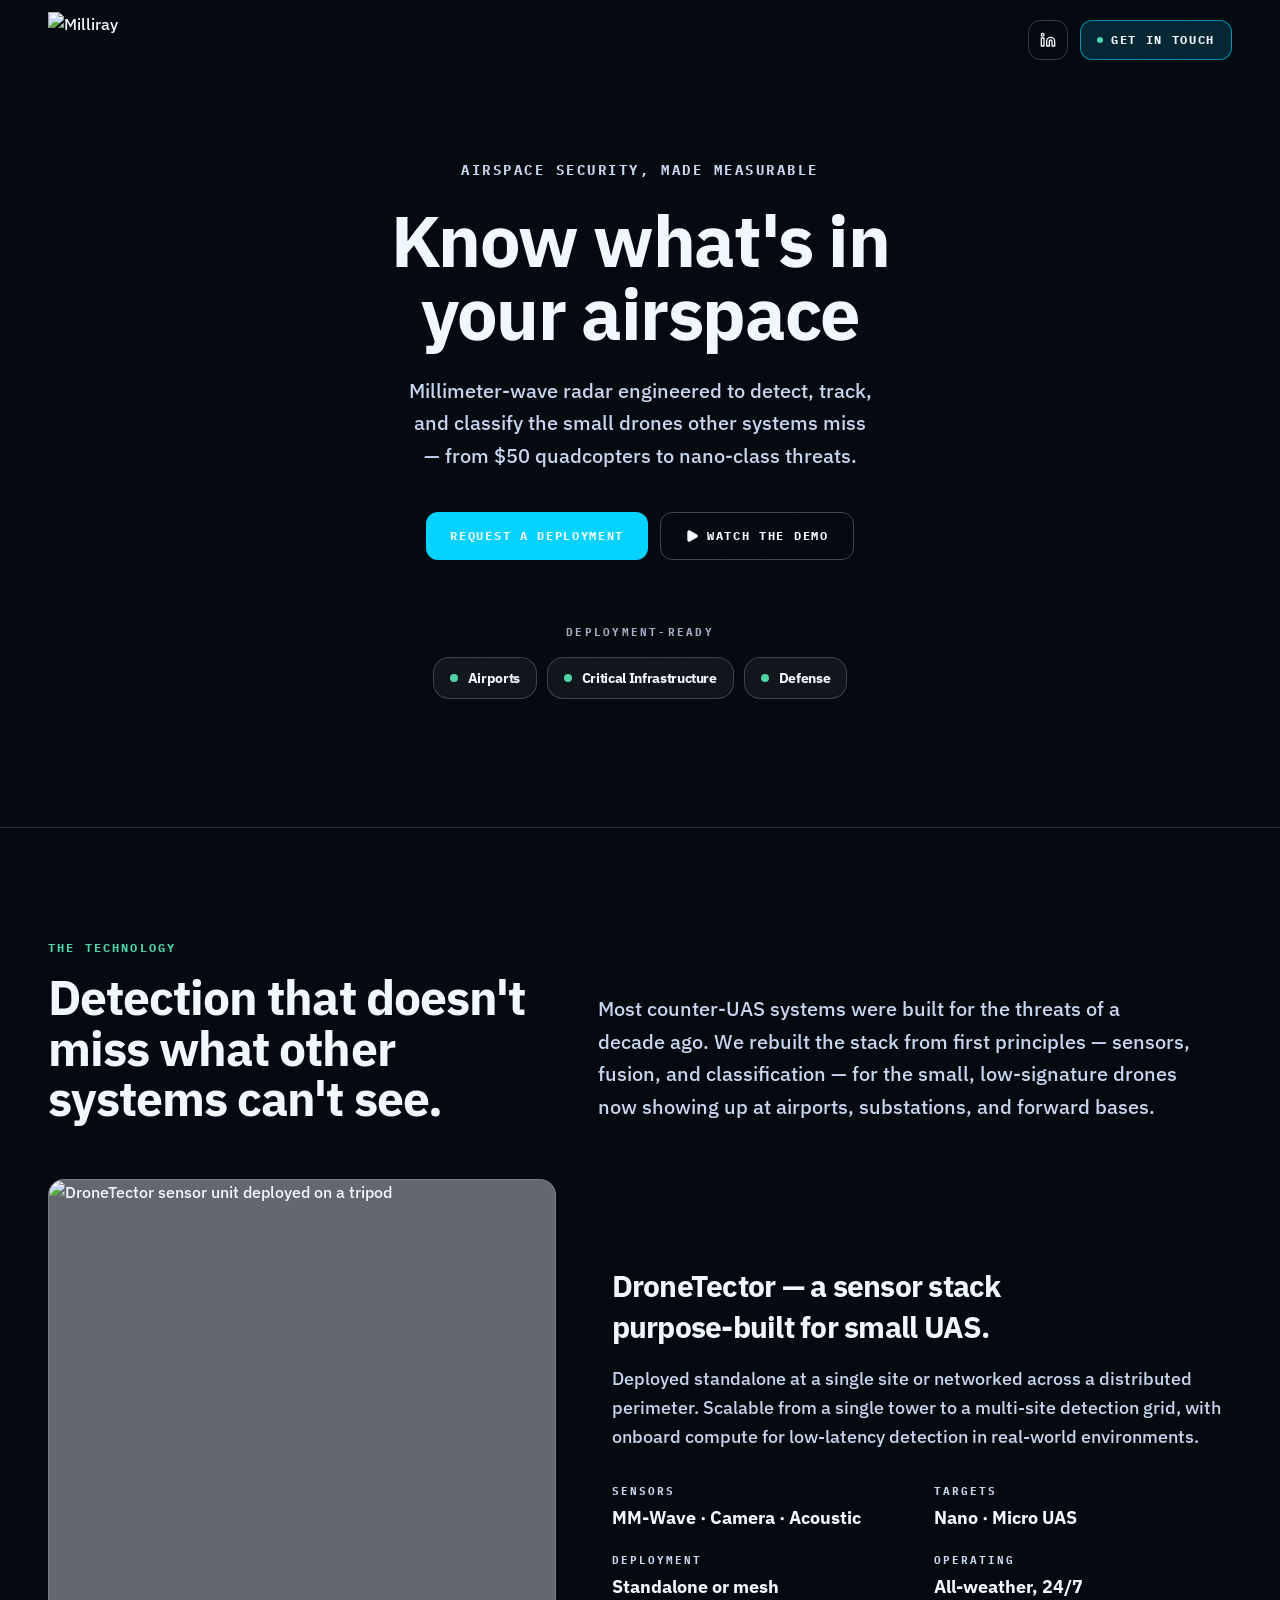
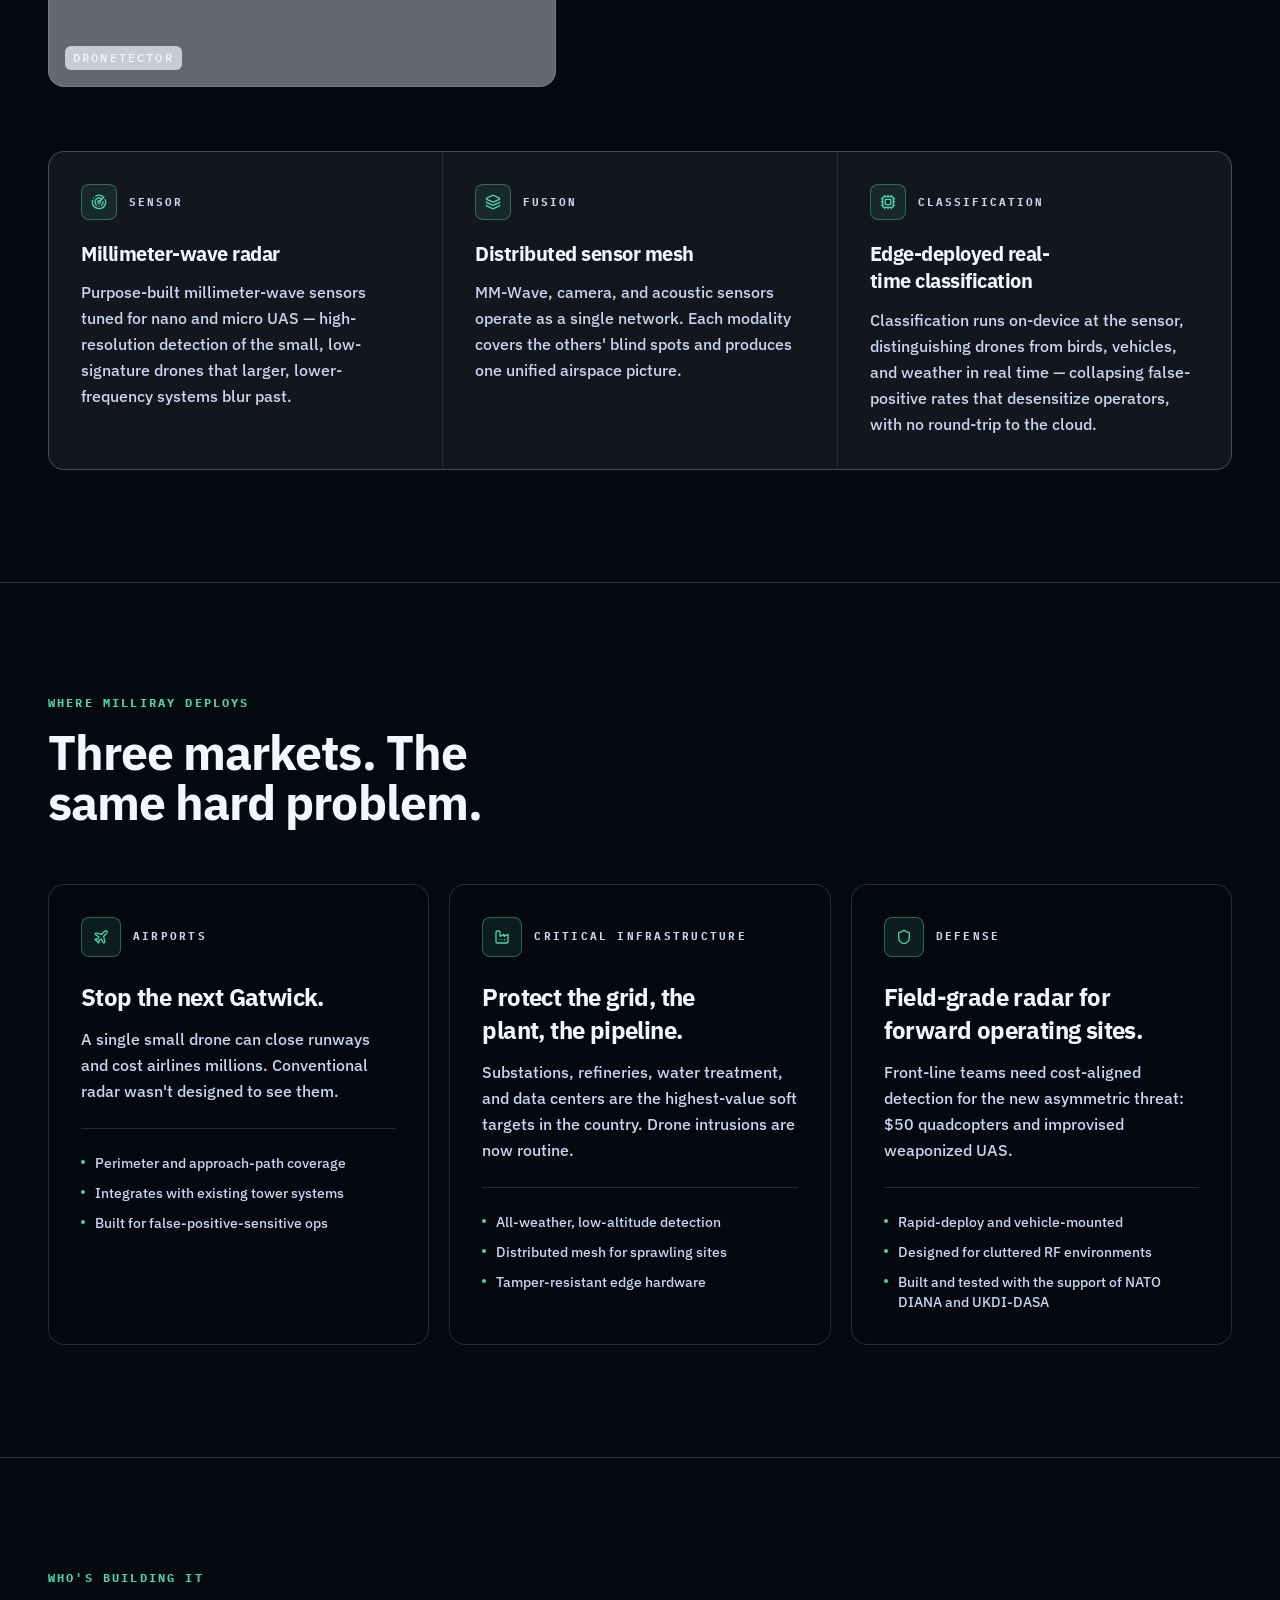
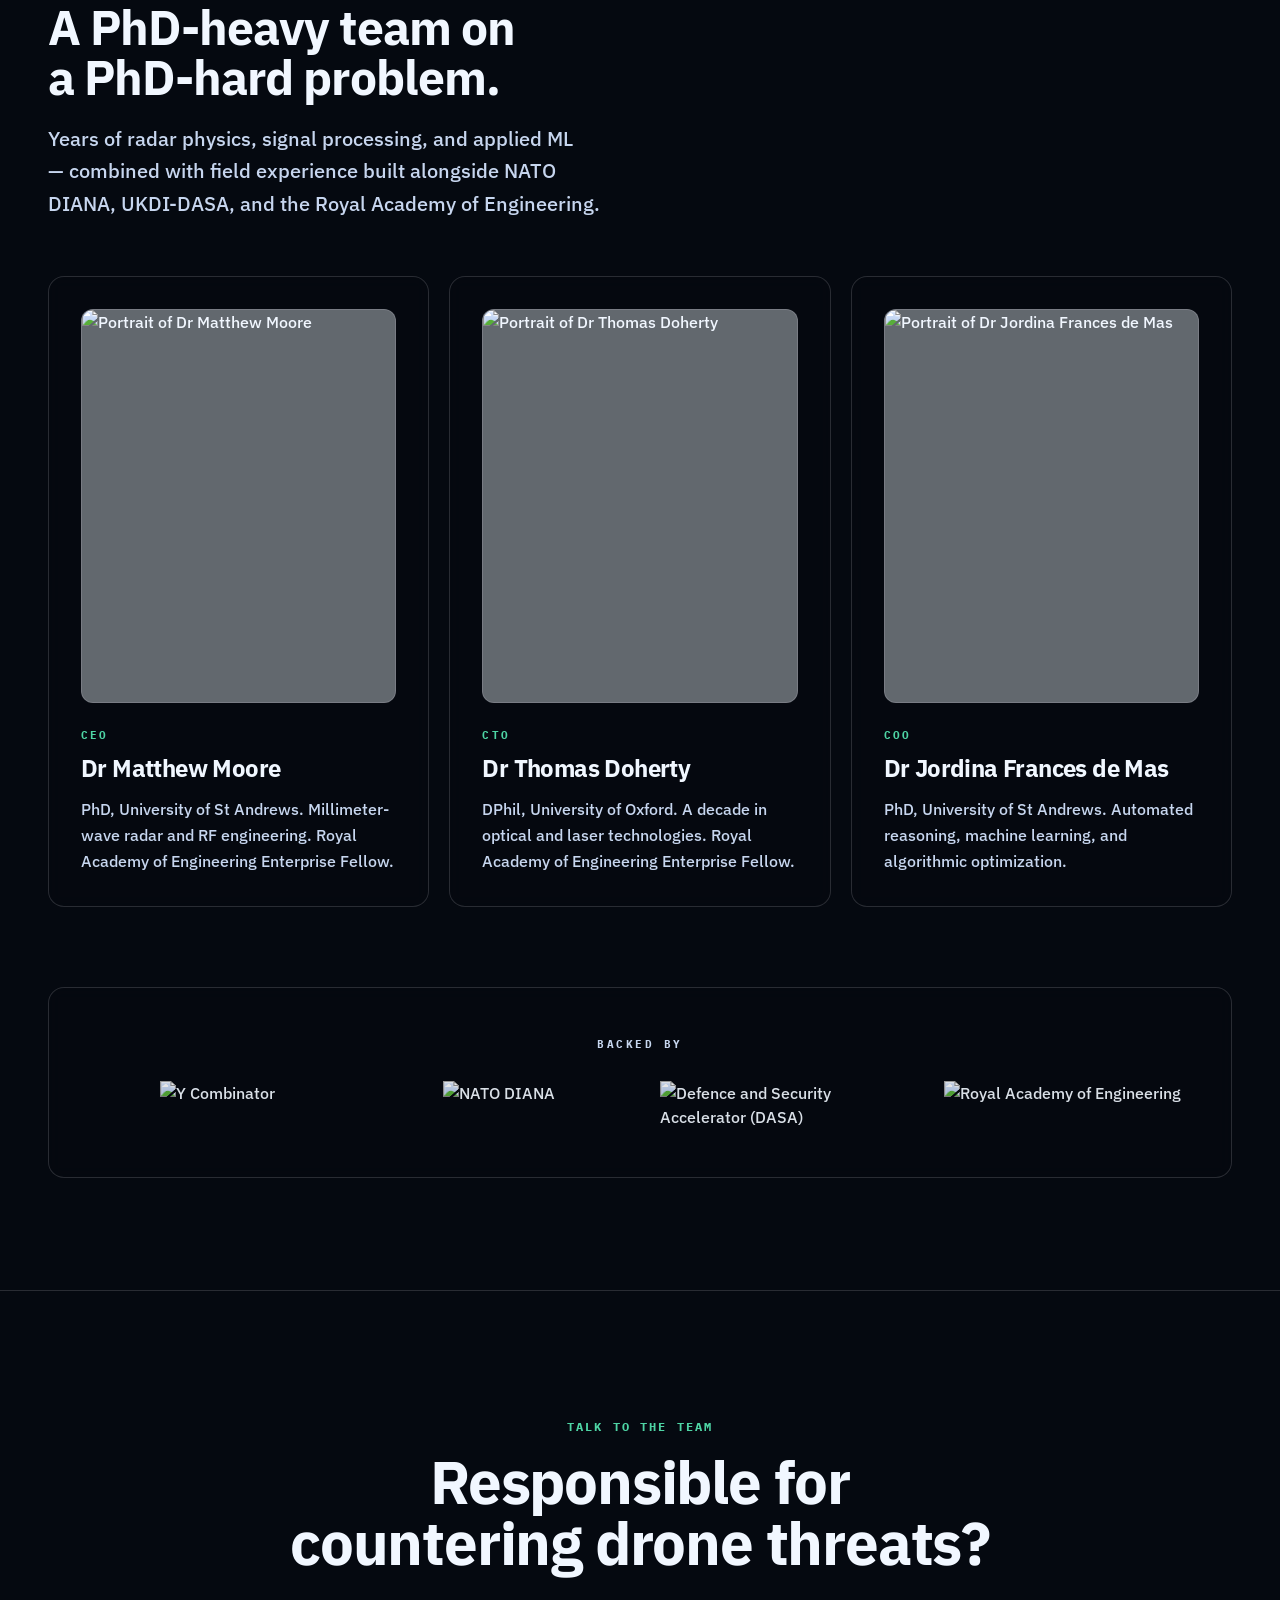
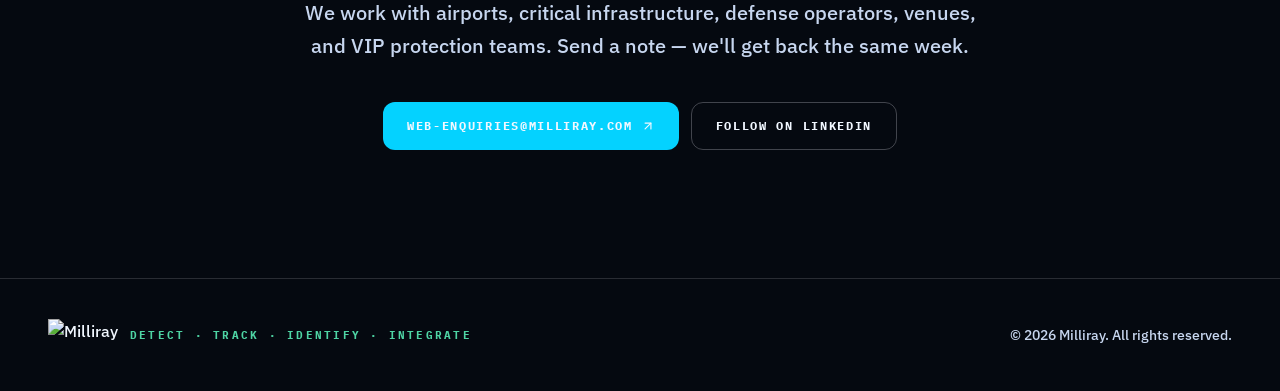
==== commit a0de9dcf: "rewording" ====
--- a/index.html
+++ b/index.html
@@ -10,4 +10,4 @@
         Arial,
         'Apple Color Emoji',
         'Segoe UI Emoji';
-    ">   <style>astro-island,astro-slot,astro-static-slot{display:contents}</style><script>(()=>{var e=async t=>{await(await t())()};(self.Astro||(self.Astro={})).load=e;window.dispatchEvent(new Event("astro:load"));})();</script><script>(()=>{var g=Object.defineProperty;var w=(c,s,d)=>s in c?g(c,s,{enumerable:!0,configurable:!0,writable:!0,value:d}):c[s]=d;var l=(c,s,d)=>w(c,typeof s!="symbol"?s+"":s,d);var E=new Set(["__proto__","constructor","prototype"]);{let c={0:t=>y(t),1:t=>d(t),2:t=>new RegExp(t),3:t=>new Date(t),4:t=>new Map(d(t)),5:t=>new Set(d(t)),6:t=>BigInt(t),7:t=>new URL(t),8:t=>new Uint8Array(t),9:t=>new Uint16Array(t),10:t=>new Uint32Array(t),11:t=>Number.POSITIVE_INFINITY*t},s=t=>{let[p,e]=t;return p in c?c[p](e):void 0},d=t=>t.map(s),y=t=>typeof t!="object"||t===null?t:Object.fromEntries(Object.entries(t).map(([p,e])=>[p,s(e)]));class f extends HTMLElement{constructor(){super(...arguments);l(this,"Component");l(this,"hydrator");l(this,"hydrate",async()=>{var b;if(!this.hydrator||!this.isConnected)return;let e=(b=this.parentElement)==null?void 0:b.closest("astro-island[ssr]");if(e){e.addEventListener("astro:hydrate",this.hydrate,{once:!0});return}let n=this.querySelectorAll("astro-slot"),r={},i=this.querySelectorAll("template[data-astro-template]");for(let o of i){let a=o.closest(this.tagName);a!=null&&a.isSameNode(this)&&(r[o.getAttribute("data-astro-template")||"default"]=o.innerHTML,o.remove())}for(let o of n){let a=o.closest(this.tagName);a!=null&&a.isSameNode(this)&&(r[o.getAttribute("name")||"default"]=o.innerHTML)}let u;try{u=this.hasAttribute("props")?y(JSON.parse(this.getAttribute("props"))):{}}catch(o){let a=this.getAttribute("component-url")||"<unknown>",v=this.getAttribute("component-export");throw v&&(a+=` (export ${v})`),console.error(`[hydrate] Error parsing props for component ${a}`,this.getAttribute("props"),o),o}let h;await this.hydrator(this)(this.Component,u,r,{client:this.getAttribute("client")}),this.removeAttribute("ssr"),this.dispatchEvent(new CustomEvent("astro:hydrate"))});l(this,"unmount",()=>{this.isConnected||this.dispatchEvent(new CustomEvent("astro:unmount"))})}disconnectedCallback(){document.removeEventListener("astro:after-swap",this.unmount),document.addEventListener("astro:after-swap",this.unmount,{once:!0})}connectedCallback(){if(!this.hasAttribute("await-children")||document.readyState==="interactive"||document.readyState==="complete")this.childrenConnectedCallback();else{let e=()=>{document.removeEventListener("DOMContentLoaded",e),n.disconnect(),this.childrenConnectedCallback()},n=new MutationObserver(()=>{var r;((r=this.lastChild)==null?void 0:r.nodeType)===Node.COMMENT_NODE&&this.lastChild.nodeValue==="astro:end"&&(this.lastChild.remove(),e())});n.observe(this,{childList:!0}),document.addEventListener("DOMContentLoaded",e)}}async childrenConnectedCallback(){let e=this.getAttribute("before-hydration-url");e&&await import(e),this.start()}getRetryImportUrl(e){let n=new URL(e,document.baseURI),r=`astro-retry=${Date.now()}`,i=n.hash.replace(/^#/,"");return n.hash=i?`${i}&${r}`:r,n.toString()}async importWithRetry(e){try{return await import(e)}catch(n){return await new Promise(r=>setTimeout(r,1e3)),import(this.getRetryImportUrl(e))}}handleHydrationError(e){let n=this.getAttribute("component-url"),r=new CustomEvent("astro:hydration-error",{cancelable:!0,bubbles:!0,composed:!0,detail:{error:e,componentUrl:n}});this.dispatchEvent(r)&&console.error(`[astro-island] Error hydrating ${n}`,e)}async start(){let e=JSON.parse(this.getAttribute("opts")),n=this.getAttribute("client");if(Astro[n]===void 0){window.addEventListener(`astro:${n}`,()=>this.start(),{once:!0});return}try{await Astro[n](async()=>{let r=this.getAttribute("renderer-url");try{let[i,{default:u}]=await Promise.all([this.importWithRetry(this.getAttribute("component-url")),r?this.importWithRetry(r):Promise.resolve({default:()=>()=>{}})]),h=this.getAttribute("component-export")||"default";if(h.includes(".")){this.Component=i;for(let m of h.split(".")){if(E.has(m)||!this.Component||typeof this.Component!="object"&&typeof this.Component!="function"||!Object.hasOwn(this.Component,m))throw new Error(`Invalid component export path: ${h}`);this.Component=this.Component[m]}}else{if(E.has(h))throw new Error(`Invalid component export path: ${h}`);this.Component=i[h]}return this.hydrator=u,this.hydrate}catch(i){return this.handleHydrationError(i),()=>{}}},e,this)}catch(r){this.handleHydrationError(r)}}attributeChangedCallback(){this.hydrate()}}l(f,"observedAttributes",["props"]),customElements.get("astro-island")||customElements.define("astro-island",f)}})();</script><astro-island uid="2jUUf3" prefix="r2" component-url="_ploy_static/_astro/page.BQK09BYu.js" component-export="default" renderer-url="_ploy_static/_astro/client.Bncfyed9.js" props="{}" ssr client="load" opts="{&quot;name&quot;:&quot;Page&quot;,&quot;value&quot;:true}" await-children><div class="home relative min-h-screen bg-ploy-background-primary text-ploy-text-primary"><div aria-hidden="true" class="home__noise pointer-events-none fixed inset-0 z-0 opacity-[0.04] mix-blend-overlay" style="background-image:url(&quot;data:image/svg+xml,%3Csvg xmlns=&#x27;http://www.w3.org/2000/svg&#x27; width=&#x27;190&#x27; height=&#x27;190&#x27;%3E%3Cfilter id=&#x27;n&#x27;%3E%3CfeTurbulence type=&#x27;fractalNoise&#x27; baseFrequency=&#x27;.9&#x27; numOctaves=&#x27;3&#x27; stitchTiles=&#x27;stitch&#x27;/%3E%3C/filter%3E%3Crect width=&#x27;190&#x27; height=&#x27;190&#x27; filter=&#x27;url(%23n)&#x27; opacity=&#x27;.6&#x27;/%3E%3C/svg%3E&quot;)"></div><div aria-hidden="true" class="home__map pointer-events-none fixed inset-0 z-0 opacity-[0.12]" style="background-image:url(&#x27;https://www.milliray.com/assets/img/world.svg&#x27;);background-size:cover;background-position:center;background-repeat:no-repeat"></div><div class="home__content relative z-10"><nav aria-label="Primary" class="nav mx-auto flex h-20 max-w-[1440px] items-center justify-between px-6 md:px-12"><a href="./" aria-label="Milliray" class="nav__logo flex items-center gap-3 text-ploy-text-primary"><img src="https://www.milliray.com/assets/img/mr-logo.svg" alt="Milliray" class="nav__logo-img h-12 w-auto md:h-14"/></a><div class="nav__actions flex items-center gap-2 md:gap-3"><a href="https://www.linkedin.com/company/dronetector" target="_blank" rel="noreferrer" aria-label="Milliray on LinkedIn" class="nav__icon-link inline-flex h-10 w-10 items-center justify-center rounded-xl border border-ploy-neutral-inverse-s0/20 text-ploy-text-primary transition-colors duration-150 hover:bg-ploy-background-inverse/10"><svg xmlns="http://www.w3.org/2000/svg" width="24" height="24" viewBox="0 0 24 24" fill="none" stroke="currentColor" stroke-width="2" stroke-linecap="round" stroke-linejoin="round" class="lucide lucide-linkedin h-4 w-4" aria-hidden="true"><path d="M16 8a6 6 0 0 1 6 6v7h-4v-7a2 2 0 0 0-2-2 2 2 0 0 0-2 2v7h-4v-7a6 6 0 0 1 6-6z"></path><rect width="4" height="12" x="2" y="9"></rect><circle cx="4" cy="4" r="2"></circle></svg></a><a href="#contact" class="nav__cta inline-flex h-10 items-center gap-2 rounded-xl border border-ploy-accent-primary/60 bg-ploy-accent-primary/15 px-4 font-mono text-xs font-bold uppercase tracking-[0.14em] text-ploy-text-primary transition-colors duration-150 hover:bg-ploy-accent-primary/25"><span class="nav__cta-dot inline-block h-1.5 w-1.5 rounded-full bg-ploy-accent-tertiary"></span>Get in touch</a></div></nav><main role="main" class="home__main"><section aria-label="Milliray overview" class="hero mx-auto max-w-[1280px] px-6 pb-20 pt-12 text-center md:px-12 md:pb-32 md:pt-20"><p class="hero__eyebrow font-mono text-xs font-bold uppercase tracking-[0.18em] text-ploy-text-secondary md:text-sm">Airspace security, made measurable</p><h1 class="hero__title mx-auto mt-6 max-w-[14ch] text-balance text-5xl font-bold leading-[1.02] tracking-[-0.02em] text-ploy-text-primary md:text-7xl">Know what&#x27;s in your airspace</h1><p class="hero__subtitle mx-auto mt-6 max-w-[44ch] text-balance text-lg leading-relaxed text-ploy-text-secondary md:text-xl">Millimeter-wave radar engineered to detect, track, and classify the small drones other systems miss — from $50 quadcopters to nano-class threats.</p><div class="hero__actions mt-10 flex flex-col items-center justify-center gap-3 sm:flex-row"><a href="#contact" class="hero__cta hero__cta--primary inline-flex h-12 items-center justify-center rounded-xl bg-ploy-accent-primary px-6 font-mono text-xs font-bold uppercase tracking-[0.14em] text-ploy-text-on-accent-primary transition-colors duration-150 hover:bg-ploy-accent-primary-600">Request a deployment</a><a href="https://www.youtube.com/watch?v=50xAb06cyq4" target="_blank" rel="noreferrer" class="hero__cta hero__cta--secondary inline-flex h-12 items-center justify-center gap-2 rounded-xl border border-ploy-neutral-inverse-s0/25 px-6 font-mono text-xs font-bold uppercase tracking-[0.14em] text-ploy-text-primary transition-colors duration-150 hover:bg-ploy-background-inverse/10"><svg xmlns="http://www.w3.org/2000/svg" width="24" height="24" viewBox="0 0 24 24" fill="none" stroke="currentColor" stroke-width="2" stroke-linecap="round" stroke-linejoin="round" class="lucide lucide-play h-3.5 w-3.5 fill-current" aria-hidden="true"><path d="M5 5a2 2 0 0 1 3.008-1.728l11.997 6.998a2 2 0 0 1 .003 3.458l-12 7A2 2 0 0 1 5 19z"></path></svg>Watch the demo</a></div><div class="hero__verticals mt-16"><p class="hero__verticals-label font-mono text-[0.7rem] font-bold uppercase tracking-[0.2em] text-ploy-text-secondary opacity-80">Deployment-ready</p><ul role="list" class="hero__verticals-list mt-4 flex flex-wrap items-center justify-center gap-2.5"><li class="hero__vertical"><a href="#verticals" class="hero__vertical-link inline-flex items-center gap-2.5 rounded-2xl border border-ploy-neutral-inverse-s0/20 bg-ploy-background-inverse/5 px-4 py-2.5 backdrop-blur transition-colors duration-150 hover:border-ploy-accent-tertiary/60 hover:bg-ploy-background-inverse/15"><span aria-hidden="true" class="hero__vertical-marker block h-2 w-2 rounded-full bg-ploy-accent-tertiary"></span><span class="hero__vertical-label text-sm font-bold tracking-tight">Airports</span></a></li><li class="hero__vertical"><a href="#verticals" class="hero__vertical-link inline-flex items-center gap-2.5 rounded-2xl border border-ploy-neutral-inverse-s0/20 bg-ploy-background-inverse/5 px-4 py-2.5 backdrop-blur transition-colors duration-150 hover:border-ploy-accent-tertiary/60 hover:bg-ploy-background-inverse/15"><span aria-hidden="true" class="hero__vertical-marker block h-2 w-2 rounded-full bg-ploy-accent-tertiary"></span><span class="hero__vertical-label text-sm font-bold tracking-tight">Critical Infrastructure</span></a></li><li class="hero__vertical"><a href="#verticals" class="hero__vertical-link inline-flex items-center gap-2.5 rounded-2xl border border-ploy-neutral-inverse-s0/20 bg-ploy-background-inverse/5 px-4 py-2.5 backdrop-blur transition-colors duration-150 hover:border-ploy-accent-tertiary/60 hover:bg-ploy-background-inverse/15"><span aria-hidden="true" class="hero__vertical-marker block h-2 w-2 rounded-full bg-ploy-accent-tertiary"></span><span class="hero__vertical-label text-sm font-bold tracking-tight">Defense</span></a></li></ul></div></section><section aria-labelledby="technology-heading" class="technology border-t border-ploy-neutral-inverse-s0/15 px-6 py-20 md:px-12 md:py-28"><div class="technology__container mx-auto max-w-[1280px]"><div class="technology__header grid gap-8 md:grid-cols-[minmax(0,0.9fr)_minmax(0,1.1fr)] md:items-end"><div class="technology__intro"><p class="technology__eyebrow font-mono text-xs font-bold uppercase tracking-[0.18em] text-ploy-accent-tertiary">The technology</p><h2 id="technology-heading" class="technology__title mt-4 text-balance text-4xl font-bold leading-[1.05] tracking-[-0.02em] text-ploy-text-primary md:text-5xl">Detection that doesn&#x27;t miss what other systems can&#x27;t see.</h2></div><p class="technology__lede text-balance text-lg leading-relaxed text-ploy-text-secondary md:text-xl">Most counter-UAS systems were built for the threats of a decade ago. We rebuilt the stack from first principles — sensors, fusion, and classification — for the small, low-signature drones now showing up at airports, substations, and forward bases.</p></div><div class="technology__product mt-14 grid items-center gap-10 md:grid-cols-[minmax(0,0.9fr)_minmax(0,1.1fr)] md:gap-14"><div class="technology__product-visual relative aspect-square w-full overflow-hidden rounded-2xl border border-ploy-neutral-inverse-s0/15 bg-ploy-background-inverse/40"><img src="https://storage.googleapis.com/ployai/ed7f796a-fe41-4be0-a1c0-5f32e2339675/user/515d00d4-milliray-product-v2.jpg" alt="milliray sensor unit deployed on a tripod" loading="lazy" class="technology__product-img absolute inset-0 h-full w-full object-cover object-[center_38%]"/><div class="technology__product-caption absolute bottom-4 left-4 right-4 flex items-center justify-between text-xs"><span class="rounded-md bg-ploy-background-inverse/70 px-2 py-1 font-mono uppercase tracking-[0.18em] text-ploy-text-primary backdrop-blur">DroneTector</span></div></div><div class="technology__product-copy"><h3 class="technology__product-title text-balance text-2xl font-bold leading-snug tracking-tight md:text-3xl">DroneTector — a sensor stack purpose-built for small UAS.</h3><p class="technology__product-description mt-4 text-base leading-relaxed text-ploy-text-secondary md:text-lg">Deployed standalone at a single site or networked across a distributed perimeter. Scalable from a single tower to a multi-site detection grid, with onboard compute for low-latency detection in real-world environments.</p><dl class="technology__specs mt-8 grid grid-cols-2 gap-x-6 gap-y-5"><div class="technology__spec"><dt class="font-mono text-[0.7rem] font-bold uppercase tracking-[0.18em] text-ploy-text-secondary">Sensors</dt><dd class="mt-1 text-lg font-bold">MM-Wave · Camera · Acoustic</dd></div><div class="technology__spec"><dt class="font-mono text-[0.7rem] font-bold uppercase tracking-[0.18em] text-ploy-text-secondary">Targets</dt><dd class="mt-1 text-lg font-bold">Nano · Micro UAS</dd></div><div class="technology__spec"><dt class="font-mono text-[0.7rem] font-bold uppercase tracking-[0.18em] text-ploy-text-secondary">Deployment</dt><dd class="mt-1 text-lg font-bold">Standalone or mesh</dd></div><div class="technology__spec"><dt class="font-mono text-[0.7rem] font-bold uppercase tracking-[0.18em] text-ploy-text-secondary">Operating</dt><dd class="mt-1 text-lg font-bold">All-weather, 24/7</dd></div></dl></div></div><ul role="list" class="technology__capabilities mt-16 grid gap-px overflow-hidden rounded-2xl border border-ploy-neutral-inverse-s0/15 bg-ploy-neutral-inverse-s0/15 md:grid-cols-3"><li class="technology__capability bg-ploy-background-primary/60 p-7 backdrop-blur md:p-8"><div class="technology__capability-head flex items-center gap-3"><span class="technology__capability-icon inline-flex h-9 w-9 items-center justify-center rounded-lg border border-ploy-accent-tertiary/40 bg-ploy-accent-tertiary/10 text-ploy-accent-tertiary"><svg xmlns="http://www.w3.org/2000/svg" width="24" height="24" viewBox="0 0 24 24" fill="none" stroke="currentColor" stroke-width="2" stroke-linecap="round" stroke-linejoin="round" class="lucide lucide-radar h-4 w-4" aria-hidden="true"><path d="M19.07 4.93A10 10 0 0 0 6.99 3.34"></path><path d="M4 6h.01"></path><path d="M2.29 9.62A10 10 0 1 0 21.31 8.35"></path><path d="M16.24 7.76A6 6 0 1 0 8.23 16.67"></path><path d="M12 18h.01"></path><path d="M17.99 11.66A6 6 0 0 1 15.77 16.67"></path><circle cx="12" cy="12" r="2"></circle><path d="m13.41 10.59 5.66-5.66"></path></svg></span><span class="technology__capability-label font-mono text-[0.7rem] font-bold uppercase tracking-[0.18em] text-ploy-text-secondary">Sensor</span></div><h3 class="technology__capability-title mt-5 text-balance text-xl font-bold leading-snug tracking-tight">Millimeter-wave radar</h3><p class="technology__capability-description mt-3 text-sm leading-relaxed text-ploy-text-secondary md:text-base">Purpose-built millimeter-wave sensors tuned for nano and micro UAS — high-resolution detection of the small, low-signature drones that larger, lower-frequency systems blur past.</p></li><li class="technology__capability bg-ploy-background-primary/60 p-7 backdrop-blur md:p-8"><div class="technology__capability-head flex items-center gap-3"><span class="technology__capability-icon inline-flex h-9 w-9 items-center justify-center rounded-lg border border-ploy-accent-tertiary/40 bg-ploy-accent-tertiary/10 text-ploy-accent-tertiary"><svg xmlns="http://www.w3.org/2000/svg" width="24" height="24" viewBox="0 0 24 24" fill="none" stroke="currentColor" stroke-width="2" stroke-linecap="round" stroke-linejoin="round" class="lucide lucide-layers h-4 w-4" aria-hidden="true"><path d="M12.83 2.18a2 2 0 0 0-1.66 0L2.6 6.08a1 1 0 0 0 0 1.83l8.58 3.91a2 2 0 0 0 1.66 0l8.58-3.9a1 1 0 0 0 0-1.83z"></path><path d="M2 12a1 1 0 0 0 .58.91l8.6 3.91a2 2 0 0 0 1.65 0l8.58-3.9A1 1 0 0 0 22 12"></path><path d="M2 17a1 1 0 0 0 .58.91l8.6 3.91a2 2 0 0 0 1.65 0l8.58-3.9A1 1 0 0 0 22 17"></path></svg></span><span class="technology__capability-label font-mono text-[0.7rem] font-bold uppercase tracking-[0.18em] text-ploy-text-secondary">Fusion</span></div><h3 class="technology__capability-title mt-5 text-balance text-xl font-bold leading-snug tracking-tight">Distributed sensor mesh</h3><p class="technology__capability-description mt-3 text-sm leading-relaxed text-ploy-text-secondary md:text-base">MM-Wave, camera, and acoustic sensors operate as a single network. Each modality covers the others&#x27; blind spots and produces one unified airspace picture.</p></li><li class="technology__capability bg-ploy-background-primary/60 p-7 backdrop-blur md:p-8"><div class="technology__capability-head flex items-center gap-3"><span class="technology__capability-icon inline-flex h-9 w-9 items-center justify-center rounded-lg border border-ploy-accent-tertiary/40 bg-ploy-accent-tertiary/10 text-ploy-accent-tertiary"><svg xmlns="http://www.w3.org/2000/svg" width="24" height="24" viewBox="0 0 24 24" fill="none" stroke="currentColor" stroke-width="2" stroke-linecap="round" stroke-linejoin="round" class="lucide lucide-cpu h-4 w-4" aria-hidden="true"><path d="M12 20v2"></path><path d="M12 2v2"></path><path d="M17 20v2"></path><path d="M17 2v2"></path><path d="M2 12h2"></path><path d="M2 17h2"></path><path d="M2 7h2"></path><path d="M20 12h2"></path><path d="M20 17h2"></path><path d="M20 7h2"></path><path d="M7 20v2"></path><path d="M7 2v2"></path><rect x="4" y="4" width="16" height="16" rx="2"></rect><rect x="8" y="8" width="8" height="8" rx="1"></rect></svg></span><span class="technology__capability-label font-mono text-[0.7rem] font-bold uppercase tracking-[0.18em] text-ploy-text-secondary">Classification</span></div><h3 class="technology__capability-title mt-5 text-balance text-xl font-bold leading-snug tracking-tight">Edge-deployed real-time classification</h3><p class="technology__capability-description mt-3 text-sm leading-relaxed text-ploy-text-secondary md:text-base">Classification runs on-device at the sensor, distinguishing drones from birds, vehicles, and weather in real time — collapsing false-positive rates that desensitize operators, with no round-trip to the cloud.</p></li></ul></div></section><section id="verticals" aria-labelledby="verticals-heading" class="verticals scroll-mt-24 border-t border-ploy-neutral-inverse-s0/15 px-6 py-20 md:px-12 md:py-28"><div class="verticals__container mx-auto max-w-[1280px]"><div class="verticals__header max-w-3xl"><p class="verticals__eyebrow font-mono text-xs font-bold uppercase tracking-[0.18em] text-ploy-accent-tertiary">Where Milliray deploys</p><h2 id="verticals-heading" class="verticals__title mt-4 text-balance text-4xl font-bold leading-[1.05] tracking-[-0.02em] text-ploy-text-primary md:text-5xl">Three markets. The same hard problem.</h2></div><ul role="list" class="verticals__list mt-14 grid gap-5 md:grid-cols-3"><li class="verticals__item group relative flex flex-col rounded-2xl border border-ploy-neutral-inverse-s0/15 bg-ploy-background-primary/60 p-7 backdrop-blur md:p-8"><div class="verticals__item-head flex items-center gap-3"><span class="verticals__item-icon inline-flex h-10 w-10 items-center justify-center rounded-lg border border-ploy-accent-tertiary/40 bg-ploy-accent-tertiary/10 text-ploy-accent-tertiary"><svg xmlns="http://www.w3.org/2000/svg" width="24" height="24" viewBox="0 0 24 24" fill="none" stroke="currentColor" stroke-width="2" stroke-linecap="round" stroke-linejoin="round" class="lucide lucide-plane h-4 w-4" aria-hidden="true"><path d="M17.8 19.2 16 11l3.5-3.5C21 6 21.5 4 21 3c-1-.5-3 0-4.5 1.5L13 8 4.8 6.2c-.5-.1-.9.1-1.1.5l-.3.5c-.2.5-.1 1 .3 1.3L9 12l-2 3H4l-1 1 3 2 2 3 1-1v-3l3-2 3.5 5.3c.3.4.8.5 1.3.3l.5-.2c.4-.3.6-.7.5-1.2z"></path></svg></span><span class="verticals__item-label font-mono text-[0.7rem] font-bold uppercase tracking-[0.2em] text-ploy-text-secondary">Airports</span></div><h3 class="verticals__item-title mt-6 text-balance text-2xl font-bold leading-snug tracking-tight">Stop the next Gatwick.</h3><p class="verticals__item-description mt-3 text-sm leading-relaxed text-ploy-text-secondary md:text-base">A single small drone can close runways and cost airlines millions. Conventional radar wasn&#x27;t designed to see them.</p><ul role="list" class="verticals__item-bullets mt-6 space-y-2.5 border-t border-ploy-neutral-inverse-s0/15 pt-6"><li class="verticals__item-bullet flex items-start gap-2.5 text-sm text-ploy-text-secondary"><span aria-hidden="true" class="verticals__item-bullet-marker mt-[0.5em] block h-1 w-1 shrink-0 rounded-full bg-ploy-accent-tertiary"></span><span>Perimeter and approach-path coverage</span></li><li class="verticals__item-bullet flex items-start gap-2.5 text-sm text-ploy-text-secondary"><span aria-hidden="true" class="verticals__item-bullet-marker mt-[0.5em] block h-1 w-1 shrink-0 rounded-full bg-ploy-accent-tertiary"></span><span>Integrates with existing tower systems</span></li><li class="verticals__item-bullet flex items-start gap-2.5 text-sm text-ploy-text-secondary"><span aria-hidden="true" class="verticals__item-bullet-marker mt-[0.5em] block h-1 w-1 shrink-0 rounded-full bg-ploy-accent-tertiary"></span><span>Built for false-positive-sensitive ops</span></li></ul></li><li class="verticals__item group relative flex flex-col rounded-2xl border border-ploy-neutral-inverse-s0/15 bg-ploy-background-primary/60 p-7 backdrop-blur md:p-8"><div class="verticals__item-head flex items-center gap-3"><span class="verticals__item-icon inline-flex h-10 w-10 items-center justify-center rounded-lg border border-ploy-accent-tertiary/40 bg-ploy-accent-tertiary/10 text-ploy-accent-tertiary"><svg xmlns="http://www.w3.org/2000/svg" width="24" height="24" viewBox="0 0 24 24" fill="none" stroke="currentColor" stroke-width="2" stroke-linecap="round" stroke-linejoin="round" class="lucide lucide-factory h-4 w-4" aria-hidden="true"><path d="M12 16h.01"></path><path d="M16 16h.01"></path><path d="M3 19a2 2 0 0 0 2 2h14a2 2 0 0 0 2-2V8.5a.5.5 0 0 0-.769-.422l-4.462 2.844A.5.5 0 0 1 15 10.5v-2a.5.5 0 0 0-.769-.422L9.77 10.922A.5.5 0 0 1 9 10.5V5a2 2 0 0 0-2-2H5a2 2 0 0 0-2 2z"></path><path d="M8 16h.01"></path></svg></span><span class="verticals__item-label font-mono text-[0.7rem] font-bold uppercase tracking-[0.2em] text-ploy-text-secondary">Critical Infrastructure</span></div><h3 class="verticals__item-title mt-6 text-balance text-2xl font-bold leading-snug tracking-tight">Protect the grid, the plant, the pipeline.</h3><p class="verticals__item-description mt-3 text-sm leading-relaxed text-ploy-text-secondary md:text-base">Substations, refineries, water treatment, and data centers are the highest-value soft targets in the country. Drone intrusions are now routine.</p><ul role="list" class="verticals__item-bullets mt-6 space-y-2.5 border-t border-ploy-neutral-inverse-s0/15 pt-6"><li class="verticals__item-bullet flex items-start gap-2.5 text-sm text-ploy-text-secondary"><span aria-hidden="true" class="verticals__item-bullet-marker mt-[0.5em] block h-1 w-1 shrink-0 rounded-full bg-ploy-accent-tertiary"></span><span>All-weather, low-altitude detection</span></li><li class="verticals__item-bullet flex items-start gap-2.5 text-sm text-ploy-text-secondary"><span aria-hidden="true" class="verticals__item-bullet-marker mt-[0.5em] block h-1 w-1 shrink-0 rounded-full bg-ploy-accent-tertiary"></span><span>Distributed mesh for sprawling sites</span></li><li class="verticals__item-bullet flex items-start gap-2.5 text-sm text-ploy-text-secondary"><span aria-hidden="true" class="verticals__item-bullet-marker mt-[0.5em] block h-1 w-1 shrink-0 rounded-full bg-ploy-accent-tertiary"></span><span>Tamper-resistant edge hardware</span></li></ul></li><li class="verticals__item group relative flex flex-col rounded-2xl border border-ploy-neutral-inverse-s0/15 bg-ploy-background-primary/60 p-7 backdrop-blur md:p-8"><div class="verticals__item-head flex items-center gap-3"><span class="verticals__item-icon inline-flex h-10 w-10 items-center justify-center rounded-lg border border-ploy-accent-tertiary/40 bg-ploy-accent-tertiary/10 text-ploy-accent-tertiary"><svg xmlns="http://www.w3.org/2000/svg" width="24" height="24" viewBox="0 0 24 24" fill="none" stroke="currentColor" stroke-width="2" stroke-linecap="round" stroke-linejoin="round" class="lucide lucide-shield h-4 w-4" aria-hidden="true"><path d="M20 13c0 5-3.5 7.5-7.66 8.95a1 1 0 0 1-.67-.01C7.5 20.5 4 18 4 13V6a1 1 0 0 1 1-1c2 0 4.5-1.2 6.24-2.72a1.17 1.17 0 0 1 1.52 0C14.51 3.81 17 5 19 5a1 1 0 0 1 1 1z"></path></svg></span><span class="verticals__item-label font-mono text-[0.7rem] font-bold uppercase tracking-[0.2em] text-ploy-text-secondary">Defense</span></div><h3 class="verticals__item-title mt-6 text-balance text-2xl font-bold leading-snug tracking-tight">Field-grade radar for forward operating sites.</h3><p class="verticals__item-description mt-3 text-sm leading-relaxed text-ploy-text-secondary md:text-base">Front-line teams need cost-aligned detection for the new asymmetric threat: $50 quadcopters and improvised weaponized UAS.</p><ul role="list" class="verticals__item-bullets mt-6 space-y-2.5 border-t border-ploy-neutral-inverse-s0/15 pt-6"><li class="verticals__item-bullet flex items-start gap-2.5 text-sm text-ploy-text-secondary"><span aria-hidden="true" class="verticals__item-bullet-marker mt-[0.5em] block h-1 w-1 shrink-0 rounded-full bg-ploy-accent-tertiary"></span><span>Rapid-deploy and vehicle-mounted</span></li><li class="verticals__item-bullet flex items-start gap-2.5 text-sm text-ploy-text-secondary"><span aria-hidden="true" class="verticals__item-bullet-marker mt-[0.5em] block h-1 w-1 shrink-0 rounded-full bg-ploy-accent-tertiary"></span><span>Designed for cluttered RF environments</span></li><li class="verticals__item-bullet flex items-start gap-2.5 text-sm text-ploy-text-secondary"><span aria-hidden="true" class="verticals__item-bullet-marker mt-[0.5em] block h-1 w-1 shrink-0 rounded-full bg-ploy-accent-tertiary"></span><span>Built and tested with the support of NATO DIANA and UKDI-DASA</span></li></ul></li></ul></div></section><section aria-labelledby="team-heading" class="team border-t border-ploy-neutral-inverse-s0/15 px-6 py-20 md:px-12 md:py-28"><div class="team__container mx-auto max-w-[1280px]"><div class="team__header max-w-3xl"><p class="team__eyebrow font-mono text-xs font-bold uppercase tracking-[0.18em] text-ploy-accent-tertiary">Who&#x27;s building it</p><h2 id="team-heading" class="team__title mt-4 text-balance text-4xl font-bold leading-[1.05] tracking-[-0.02em] text-ploy-text-primary md:text-5xl">A PhD-heavy team on a PhD-hard problem.</h2><p class="team__lede mt-5 text-balance text-lg leading-relaxed text-ploy-text-secondary md:text-xl">Years of radar physics, signal processing, and applied ML — combined with field experience built alongside NATO DIANA, UKDI-DASA, and the Royal Academy of Engineering.</p></div><ul role="list" class="team__founders mt-14 grid gap-5 md:grid-cols-3"><li class="team__founder rounded-2xl border border-ploy-neutral-inverse-s0/15 bg-ploy-background-primary/60 p-7 backdrop-blur md:p-8"><div class="team__founder-portrait mb-6 aspect-[4/5] w-full overflow-hidden rounded-xl border border-ploy-neutral-inverse-s0/15 bg-ploy-background-inverse/40"><img src="https://storage.googleapis.com/ployai/ed7f796a-fe41-4be0-a1c0-5f32e2339675/user/ca78dbeb-matthew-moore-headshot.jpg" alt="Portrait of Dr Matthew Moore" loading="lazy" class="team__founder-portrait-img h-full w-full object-cover"/></div><p class="team__founder-role font-mono text-[0.7rem] font-bold uppercase tracking-[0.2em] text-ploy-accent-tertiary">CEO</p><h3 class="team__founder-name mt-2 text-xl font-bold tracking-tight md:text-2xl">Dr Matthew Moore</h3><p class="team__founder-credentials mt-3 text-sm leading-relaxed text-ploy-text-secondary md:text-base">PhD, University of St Andrews. Millimeter-wave radar and RF engineering. Royal Academy of Engineering Enterprise Fellow.</p></li><li class="team__founder rounded-2xl border border-ploy-neutral-inverse-s0/15 bg-ploy-background-primary/60 p-7 backdrop-blur md:p-8"><div class="team__founder-portrait mb-6 aspect-[4/5] w-full overflow-hidden rounded-xl border border-ploy-neutral-inverse-s0/15 bg-ploy-background-inverse/40"><img src="https://storage.googleapis.com/ployai/ed7f796a-fe41-4be0-a1c0-5f32e2339675/user/468d19fe-td-headshot.jpg" alt="Portrait of Dr Thomas Doherty" loading="lazy" class="team__founder-portrait-img h-full w-full object-cover"/></div><p class="team__founder-role font-mono text-[0.7rem] font-bold uppercase tracking-[0.2em] text-ploy-accent-tertiary">CTO</p><h3 class="team__founder-name mt-2 text-xl font-bold tracking-tight md:text-2xl">Dr Thomas Doherty</h3><p class="team__founder-credentials mt-3 text-sm leading-relaxed text-ploy-text-secondary md:text-base">DPhil, University of Oxford. A decade in optical and laser technologies. Royal Academy of Engineering Enterprise Fellow.</p></li><li class="team__founder rounded-2xl border border-ploy-neutral-inverse-s0/15 bg-ploy-background-primary/60 p-7 backdrop-blur md:p-8"><div class="team__founder-portrait mb-6 aspect-[4/5] w-full overflow-hidden rounded-xl border border-ploy-neutral-inverse-s0/15 bg-ploy-background-inverse/40"><img src="https://storage.googleapis.com/ployai/ed7f796a-fe41-4be0-a1c0-5f32e2339675/user/5b6978df-jf-headshot.jpg" alt="Portrait of Dr Jordina Frances de Mas" loading="lazy" class="team__founder-portrait-img h-full w-full object-cover"/></div><p class="team__founder-role font-mono text-[0.7rem] font-bold uppercase tracking-[0.2em] text-ploy-accent-tertiary">COO</p><h3 class="team__founder-name mt-2 text-xl font-bold tracking-tight md:text-2xl">Dr Jordina Frances de Mas</h3><p class="team__founder-credentials mt-3 text-sm leading-relaxed text-ploy-text-secondary md:text-base">PhD, University of St Andrews. Automated reasoning, machine learning, and algorithmic optimization.</p></li></ul><div class="team__backers mt-20 rounded-2xl border border-ploy-neutral-inverse-s0/15 bg-ploy-background-primary/60 px-7 py-10 backdrop-blur md:px-12 md:py-12"><p class="team__backers-label text-center font-mono text-[0.7rem] font-bold uppercase tracking-[0.22em] text-ploy-text-secondary">Backed by</p><ul role="list" class="team__backers-list mt-7 grid grid-cols-2 items-center justify-items-center gap-x-10 gap-y-8 md:grid-cols-4"><li class="team__backer flex items-center justify-center"><a href="https://www.ycombinator.com/" target="_blank" rel="noreferrer" aria-label="Y Combinator (opens in new tab)" class="team__backer-link block opacity-90 transition-opacity duration-150 hover:opacity-100"><img src="https://www.milliray.com/assets/img/support/yc.png" alt="Y Combinator" loading="lazy" class="team__backer-img h-10 w-auto object-contain md:h-12"/></a></li><li class="team__backer flex items-center justify-center"><a href="https://www.diana.nato.int/" target="_blank" rel="noreferrer" aria-label="NATO DIANA (opens in new tab)" class="team__backer-link block opacity-90 transition-opacity duration-150 hover:opacity-100"><img src="https://www.milliray.com/assets/img/support/diana.png" alt="NATO DIANA" loading="lazy" class="team__backer-img h-10 w-auto object-contain md:h-12"/></a></li><li class="team__backer flex items-center justify-center"><a href="https://www.gov.uk/government/organisations/defence-and-security-accelerator" target="_blank" rel="noreferrer" aria-label="Defence and Security Accelerator (opens in new tab)" class="team__backer-link block opacity-90 transition-opacity duration-150 hover:opacity-100"><img src="https://www.milliray.com/assets/img/support/dasa.png" alt="Defence and Security Accelerator (DASA)" loading="lazy" class="team__backer-img h-10 w-auto object-contain md:h-12"/></a></li><li class="team__backer flex items-center justify-center"><a href="https://raeng.org.uk/" target="_blank" rel="noreferrer" aria-label="Royal Academy of Engineering (opens in new tab)" class="team__backer-link block opacity-90 transition-opacity duration-150 hover:opacity-100"><img src="https://www.milliray.com/assets/img/support/raeng.PNG" alt="Royal Academy of Engineering" loading="lazy" class="team__backer-img h-10 w-auto object-contain md:h-12"/></a></li></ul></div></div></section><section id="contact" aria-labelledby="contact-heading" class="contact border-t border-ploy-neutral-inverse-s0/15 px-6 py-24 md:px-12 md:py-32"><div class="contact__container mx-auto max-w-[1080px] text-center"><p class="contact__eyebrow font-mono text-xs font-bold uppercase tracking-[0.18em] text-ploy-accent-tertiary">Talk to the team</p><h2 id="contact-heading" class="contact__title mx-auto mt-4 max-w-[20ch] text-balance text-5xl font-bold leading-[1.02] tracking-[-0.02em] text-ploy-text-primary md:text-6xl">Responsible for countering drone threats?</h2><p class="contact__lede mx-auto mt-6 max-w-[58ch] text-balance text-lg leading-relaxed text-ploy-text-secondary md:text-xl">We work with airports, critical infrastructure, defense operators, venues, and VIP protection teams. Send a note — we&#x27;ll get back the same week.</p><div class="contact__actions mt-10 flex flex-col items-center justify-center gap-3 sm:flex-row"><a href="mailto:web-enquiries@milliray.com" class="contact__cta contact__cta--primary inline-flex h-12 items-center gap-2 rounded-xl bg-ploy-accent-primary px-6 font-mono text-xs font-bold uppercase tracking-[0.14em] text-ploy-text-on-accent-primary transition-colors duration-150 hover:bg-ploy-accent-primary-600">web-enquiries@milliray.com<svg xmlns="http://www.w3.org/2000/svg" width="24" height="24" viewBox="0 0 24 24" fill="none" stroke="currentColor" stroke-width="2" stroke-linecap="round" stroke-linejoin="round" class="lucide lucide-arrow-up-right h-3.5 w-3.5" aria-hidden="true"><path d="M7 7h10v10"></path><path d="M7 17 17 7"></path></svg></a><a href="https://www.linkedin.com/company/dronetector" target="_blank" rel="noreferrer" class="contact__cta contact__cta--secondary inline-flex h-12 items-center gap-2 rounded-xl border border-ploy-neutral-inverse-s0/25 px-6 font-mono text-xs font-bold uppercase tracking-[0.14em] text-ploy-text-primary transition-colors duration-150 hover:bg-ploy-background-inverse/10">Follow on LinkedIn</a></div></div></section></main><footer class="footer border-t border-ploy-neutral-inverse-s0/15 px-6 py-10 md:px-12"><div class="footer__container mx-auto flex max-w-[1280px] flex-col items-center justify-between gap-6 text-center md:flex-row md:text-left"><div class="footer__brand flex items-center gap-3"><img src="https://www.milliray.com/assets/img/mr-logo.svg" alt="Milliray" class="footer__logo h-8 w-auto"/><span class="footer__tagline font-mono text-[0.7rem] font-bold uppercase tracking-[0.2em] text-ploy-accent-tertiary">Detect · Track · Identify · Integrate</span></div><p class="footer__copy text-xs text-ploy-text-secondary md:text-sm">© 2026 Milliray. All rights reserved.</p></div></footer></div></div><!--astro:end--></astro-island>  </body></html>
+    ">   <style>astro-island,astro-slot,astro-static-slot{display:contents}</style><script>(()=>{var e=async t=>{await(await t())()};(self.Astro||(self.Astro={})).load=e;window.dispatchEvent(new Event("astro:load"));})();</script><script>(()=>{var g=Object.defineProperty;var w=(c,s,d)=>s in c?g(c,s,{enumerable:!0,configurable:!0,writable:!0,value:d}):c[s]=d;var l=(c,s,d)=>w(c,typeof s!="symbol"?s+"":s,d);var E=new Set(["__proto__","constructor","prototype"]);{let c={0:t=>y(t),1:t=>d(t),2:t=>new RegExp(t),3:t=>new Date(t),4:t=>new Map(d(t)),5:t=>new Set(d(t)),6:t=>BigInt(t),7:t=>new URL(t),8:t=>new Uint8Array(t),9:t=>new Uint16Array(t),10:t=>new Uint32Array(t),11:t=>Number.POSITIVE_INFINITY*t},s=t=>{let[p,e]=t;return p in c?c[p](e):void 0},d=t=>t.map(s),y=t=>typeof t!="object"||t===null?t:Object.fromEntries(Object.entries(t).map(([p,e])=>[p,s(e)]));class f extends HTMLElement{constructor(){super(...arguments);l(this,"Component");l(this,"hydrator");l(this,"hydrate",async()=>{var b;if(!this.hydrator||!this.isConnected)return;let e=(b=this.parentElement)==null?void 0:b.closest("astro-island[ssr]");if(e){e.addEventListener("astro:hydrate",this.hydrate,{once:!0});return}let n=this.querySelectorAll("astro-slot"),r={},i=this.querySelectorAll("template[data-astro-template]");for(let o of i){let a=o.closest(this.tagName);a!=null&&a.isSameNode(this)&&(r[o.getAttribute("data-astro-template")||"default"]=o.innerHTML,o.remove())}for(let o of n){let a=o.closest(this.tagName);a!=null&&a.isSameNode(this)&&(r[o.getAttribute("name")||"default"]=o.innerHTML)}let u;try{u=this.hasAttribute("props")?y(JSON.parse(this.getAttribute("props"))):{}}catch(o){let a=this.getAttribute("component-url")||"<unknown>",v=this.getAttribute("component-export");throw v&&(a+=` (export ${v})`),console.error(`[hydrate] Error parsing props for component ${a}`,this.getAttribute("props"),o),o}let h;await this.hydrator(this)(this.Component,u,r,{client:this.getAttribute("client")}),this.removeAttribute("ssr"),this.dispatchEvent(new CustomEvent("astro:hydrate"))});l(this,"unmount",()=>{this.isConnected||this.dispatchEvent(new CustomEvent("astro:unmount"))})}disconnectedCallback(){document.removeEventListener("astro:after-swap",this.unmount),document.addEventListener("astro:after-swap",this.unmount,{once:!0})}connectedCallback(){if(!this.hasAttribute("await-children")||document.readyState==="interactive"||document.readyState==="complete")this.childrenConnectedCallback();else{let e=()=>{document.removeEventListener("DOMContentLoaded",e),n.disconnect(),this.childrenConnectedCallback()},n=new MutationObserver(()=>{var r;((r=this.lastChild)==null?void 0:r.nodeType)===Node.COMMENT_NODE&&this.lastChild.nodeValue==="astro:end"&&(this.lastChild.remove(),e())});n.observe(this,{childList:!0}),document.addEventListener("DOMContentLoaded",e)}}async childrenConnectedCallback(){let e=this.getAttribute("before-hydration-url");e&&await import(e),this.start()}getRetryImportUrl(e){let n=new URL(e,document.baseURI),r=`astro-retry=${Date.now()}`,i=n.hash.replace(/^#/,"");return n.hash=i?`${i}&${r}`:r,n.toString()}async importWithRetry(e){try{return await import(e)}catch(n){return await new Promise(r=>setTimeout(r,1e3)),import(this.getRetryImportUrl(e))}}handleHydrationError(e){let n=this.getAttribute("component-url"),r=new CustomEvent("astro:hydration-error",{cancelable:!0,bubbles:!0,composed:!0,detail:{error:e,componentUrl:n}});this.dispatchEvent(r)&&console.error(`[astro-island] Error hydrating ${n}`,e)}async start(){let e=JSON.parse(this.getAttribute("opts")),n=this.getAttribute("client");if(Astro[n]===void 0){window.addEventListener(`astro:${n}`,()=>this.start(),{once:!0});return}try{await Astro[n](async()=>{let r=this.getAttribute("renderer-url");try{let[i,{default:u}]=await Promise.all([this.importWithRetry(this.getAttribute("component-url")),r?this.importWithRetry(r):Promise.resolve({default:()=>()=>{}})]),h=this.getAttribute("component-export")||"default";if(h.includes(".")){this.Component=i;for(let m of h.split(".")){if(E.has(m)||!this.Component||typeof this.Component!="object"&&typeof this.Component!="function"||!Object.hasOwn(this.Component,m))throw new Error(`Invalid component export path: ${h}`);this.Component=this.Component[m]}}else{if(E.has(h))throw new Error(`Invalid component export path: ${h}`);this.Component=i[h]}return this.hydrator=u,this.hydrate}catch(i){return this.handleHydrationError(i),()=>{}}},e,this)}catch(r){this.handleHydrationError(r)}}attributeChangedCallback(){this.hydrate()}}l(f,"observedAttributes",["props"]),customElements.get("astro-island")||customElements.define("astro-island",f)}})();</script><astro-island uid="2jUUf3" prefix="r2" component-url="_ploy_static/_astro/page.BQK09BYu.js" component-export="default" renderer-url="_ploy_static/_astro/client.Bncfyed9.js" props="{}" ssr client="load" opts="{&quot;name&quot;:&quot;Page&quot;,&quot;value&quot;:true}" await-children><div class="home relative min-h-screen bg-ploy-background-primary text-ploy-text-primary"><div aria-hidden="true" class="home__noise pointer-events-none fixed inset-0 z-0 opacity-[0.04] mix-blend-overlay" style="background-image:url(&quot;data:image/svg+xml,%3Csvg xmlns=&#x27;http://www.w3.org/2000/svg&#x27; width=&#x27;190&#x27; height=&#x27;190&#x27;%3E%3Cfilter id=&#x27;n&#x27;%3E%3CfeTurbulence type=&#x27;fractalNoise&#x27; baseFrequency=&#x27;.9&#x27; numOctaves=&#x27;3&#x27; stitchTiles=&#x27;stitch&#x27;/%3E%3C/filter%3E%3Crect width=&#x27;190&#x27; height=&#x27;190&#x27; filter=&#x27;url(%23n)&#x27; opacity=&#x27;.6&#x27;/%3E%3C/svg%3E&quot;)"></div><div aria-hidden="true" class="home__map pointer-events-none fixed inset-0 z-0 opacity-[0.12]" style="background-image:url(&#x27;https://www.milliray.com/assets/img/world.svg&#x27;);background-size:cover;background-position:center;background-repeat:no-repeat"></div><div class="home__content relative z-10"><nav aria-label="Primary" class="nav mx-auto flex h-20 max-w-[1440px] items-center justify-between px-6 md:px-12"><a href="./" aria-label="Milliray" class="nav__logo flex items-center gap-3 text-ploy-text-primary"><img src="https://www.milliray.com/assets/img/mr-logo.svg" alt="Milliray" class="nav__logo-img h-12 w-auto md:h-14"/></a><div class="nav__actions flex items-center gap-2 md:gap-3"><a href="https://www.linkedin.com/company/dronetector" target="_blank" rel="noreferrer" aria-label="Milliray on LinkedIn" class="nav__icon-link inline-flex h-10 w-10 items-center justify-center rounded-xl border border-ploy-neutral-inverse-s0/20 text-ploy-text-primary transition-colors duration-150 hover:bg-ploy-background-inverse/10"><svg xmlns="http://www.w3.org/2000/svg" width="24" height="24" viewBox="0 0 24 24" fill="none" stroke="currentColor" stroke-width="2" stroke-linecap="round" stroke-linejoin="round" class="lucide lucide-linkedin h-4 w-4" aria-hidden="true"><path d="M16 8a6 6 0 0 1 6 6v7h-4v-7a2 2 0 0 0-2-2 2 2 0 0 0-2 2v7h-4v-7a6 6 0 0 1 6-6z"></path><rect width="4" height="12" x="2" y="9"></rect><circle cx="4" cy="4" r="2"></circle></svg></a><a href="#contact" class="nav__cta inline-flex h-10 items-center gap-2 rounded-xl border border-ploy-accent-primary/60 bg-ploy-accent-primary/15 px-4 font-mono text-xs font-bold uppercase tracking-[0.14em] text-ploy-text-primary transition-colors duration-150 hover:bg-ploy-accent-primary/25"><span class="nav__cta-dot inline-block h-1.5 w-1.5 rounded-full bg-ploy-accent-tertiary"></span>Get in touch</a></div></nav><main role="main" class="home__main"><section aria-label="Milliray overview" class="hero mx-auto max-w-[1280px] px-6 pb-20 pt-12 text-center md:px-12 md:pb-32 md:pt-20"><p class="hero__eyebrow font-mono text-xs font-bold uppercase tracking-[0.18em] text-ploy-text-secondary md:text-sm">Airspace security, made measurable</p><h1 class="hero__title mx-auto mt-6 max-w-[14ch] text-balance text-5xl font-bold leading-[1.02] tracking-[-0.02em] text-ploy-text-primary md:text-7xl">Know what&#x27;s in your airspace</h1><p class="hero__subtitle mx-auto mt-6 max-w-[44ch] text-balance text-lg leading-relaxed text-ploy-text-secondary md:text-xl">Millimeter-wave radar engineered to detect, track, and classify the small drones other systems miss — from $50 quadcopters to autonomous swarms.</p><div class="hero__actions mt-10 flex flex-col items-center justify-center gap-3 sm:flex-row"><a href="#contact" class="hero__cta hero__cta--primary inline-flex h-12 items-center justify-center rounded-xl bg-ploy-accent-primary px-6 font-mono text-xs font-bold uppercase tracking-[0.14em] text-ploy-text-on-accent-primary transition-colors duration-150 hover:bg-ploy-accent-primary-600">Request a deployment</a><a href="https://www.youtube.com/watch?v=50xAb06cyq4" target="_blank" rel="noreferrer" class="hero__cta hero__cta--secondary inline-flex h-12 items-center justify-center gap-2 rounded-xl border border-ploy-neutral-inverse-s0/25 px-6 font-mono text-xs font-bold uppercase tracking-[0.14em] text-ploy-text-primary transition-colors duration-150 hover:bg-ploy-background-inverse/10"><svg xmlns="http://www.w3.org/2000/svg" width="24" height="24" viewBox="0 0 24 24" fill="none" stroke="currentColor" stroke-width="2" stroke-linecap="round" stroke-linejoin="round" class="lucide lucide-play h-3.5 w-3.5 fill-current" aria-hidden="true"><path d="M5 5a2 2 0 0 1 3.008-1.728l11.997 6.998a2 2 0 0 1 .003 3.458l-12 7A2 2 0 0 1 5 19z"></path></svg>Watch the demo</a></div><div class="hero__verticals mt-16"><p class="hero__verticals-label font-mono text-[0.7rem] font-bold uppercase tracking-[0.2em] text-ploy-text-secondary opacity-80">Deployment-ready</p><ul role="list" class="hero__verticals-list mt-4 flex flex-wrap items-center justify-center gap-2.5"><li class="hero__vertical"><a href="#verticals" class="hero__vertical-link inline-flex items-center gap-2.5 rounded-2xl border border-ploy-neutral-inverse-s0/20 bg-ploy-background-inverse/5 px-4 py-2.5 backdrop-blur transition-colors duration-150 hover:border-ploy-accent-tertiary/60 hover:bg-ploy-background-inverse/15"><span aria-hidden="true" class="hero__vertical-marker block h-2 w-2 rounded-full bg-ploy-accent-tertiary"></span><span class="hero__vertical-label text-sm font-bold tracking-tight">Airports</span></a></li><li class="hero__vertical"><a href="#verticals" class="hero__vertical-link inline-flex items-center gap-2.5 rounded-2xl border border-ploy-neutral-inverse-s0/20 bg-ploy-background-inverse/5 px-4 py-2.5 backdrop-blur transition-colors duration-150 hover:border-ploy-accent-tertiary/60 hover:bg-ploy-background-inverse/15"><span aria-hidden="true" class="hero__vertical-marker block h-2 w-2 rounded-full bg-ploy-accent-tertiary"></span><span class="hero__vertical-label text-sm font-bold tracking-tight">Critical Infrastructure</span></a></li><li class="hero__vertical"><a href="#verticals" class="hero__vertical-link inline-flex items-center gap-2.5 rounded-2xl border border-ploy-neutral-inverse-s0/20 bg-ploy-background-inverse/5 px-4 py-2.5 backdrop-blur transition-colors duration-150 hover:border-ploy-accent-tertiary/60 hover:bg-ploy-background-inverse/15"><span aria-hidden="true" class="hero__vertical-marker block h-2 w-2 rounded-full bg-ploy-accent-tertiary"></span><span class="hero__vertical-label text-sm font-bold tracking-tight">Defense</span></a></li></ul></div></section><section aria-labelledby="technology-heading" class="technology border-t border-ploy-neutral-inverse-s0/15 px-6 py-20 md:px-12 md:py-28"><div class="technology__container mx-auto max-w-[1280px]"><div class="technology__header grid gap-8 md:grid-cols-[minmax(0,0.9fr)_minmax(0,1.1fr)] md:items-end"><div class="technology__intro"><p class="technology__eyebrow font-mono text-xs font-bold uppercase tracking-[0.18em] text-ploy-accent-tertiary">The technology</p><h2 id="technology-heading" class="technology__title mt-4 text-balance text-4xl font-bold leading-[1.05] tracking-[-0.02em] text-ploy-text-primary md:text-5xl">Detection that doesn&#x27;t miss what other systems can&#x27;t see.</h2></div><p class="technology__lede text-balance text-lg leading-relaxed text-ploy-text-secondary md:text-xl">Most counter-UAS systems were built for the threats of a decade ago. We rebuilt the stack from first principles — sensors, fusion, and classification — for the small, low-signature drones now showing up at airports, substations, and forward bases.</p></div><div class="technology__product mt-14 grid items-center gap-10 md:grid-cols-[minmax(0,0.9fr)_minmax(0,1.1fr)] md:gap-14"><div class="technology__product-visual relative aspect-square w-full overflow-hidden rounded-2xl border border-ploy-neutral-inverse-s0/15 bg-ploy-background-inverse/40"><img src="https://storage.googleapis.com/ployai/ed7f796a-fe41-4be0-a1c0-5f32e2339675/user/515d00d4-milliray-product-v2.jpg" alt="milliray sensor unit deployed on a tripod" loading="lazy" class="technology__product-img absolute inset-0 h-full w-full object-cover object-[center_38%]"/><div class="technology__product-caption absolute bottom-4 left-4 right-4 flex items-center justify-between text-xs"><span class="rounded-md bg-ploy-background-inverse/70 px-2 py-1 font-mono uppercase tracking-[0.18em] text-ploy-text-primary backdrop-blur">DroneTector</span></div></div><div class="technology__product-copy"><h3 class="technology__product-title text-balance text-2xl font-bold leading-snug tracking-tight md:text-3xl">DroneTector — a sensor stack purpose-built for small UAS.</h3><p class="technology__product-description mt-4 text-base leading-relaxed text-ploy-text-secondary md:text-lg">Deployed standalone at a single site or networked across a distributed perimeter. Scalable from a single tower to a multi-site detection grid, with onboard compute for low-latency detection in real-world environments.</p><dl class="technology__specs mt-8 grid grid-cols-2 gap-x-6 gap-y-5"><div class="technology__spec"><dt class="font-mono text-[0.7rem] font-bold uppercase tracking-[0.18em] text-ploy-text-secondary">Sensors</dt><dd class="mt-1 text-lg font-bold">MM-Wave · Camera · Acoustic</dd></div><div class="technology__spec"><dt class="font-mono text-[0.7rem] font-bold uppercase tracking-[0.18em] text-ploy-text-secondary">Targets</dt><dd class="mt-1 text-lg font-bold">Nano · Micro UAS</dd></div><div class="technology__spec"><dt class="font-mono text-[0.7rem] font-bold uppercase tracking-[0.18em] text-ploy-text-secondary">Deployment</dt><dd class="mt-1 text-lg font-bold">Standalone or mesh</dd></div><div class="technology__spec"><dt class="font-mono text-[0.7rem] font-bold uppercase tracking-[0.18em] text-ploy-text-secondary">Operating</dt><dd class="mt-1 text-lg font-bold">All-weather, 24/7</dd></div></dl></div></div><ul role="list" class="technology__capabilities mt-16 grid gap-px overflow-hidden rounded-2xl border border-ploy-neutral-inverse-s0/15 bg-ploy-neutral-inverse-s0/15 md:grid-cols-3"><li class="technology__capability bg-ploy-background-primary/60 p-7 backdrop-blur md:p-8"><div class="technology__capability-head flex items-center gap-3"><span class="technology__capability-icon inline-flex h-9 w-9 items-center justify-center rounded-lg border border-ploy-accent-tertiary/40 bg-ploy-accent-tertiary/10 text-ploy-accent-tertiary"><svg xmlns="http://www.w3.org/2000/svg" width="24" height="24" viewBox="0 0 24 24" fill="none" stroke="currentColor" stroke-width="2" stroke-linecap="round" stroke-linejoin="round" class="lucide lucide-radar h-4 w-4" aria-hidden="true"><path d="M19.07 4.93A10 10 0 0 0 6.99 3.34"></path><path d="M4 6h.01"></path><path d="M2.29 9.62A10 10 0 1 0 21.31 8.35"></path><path d="M16.24 7.76A6 6 0 1 0 8.23 16.67"></path><path d="M12 18h.01"></path><path d="M17.99 11.66A6 6 0 0 1 15.77 16.67"></path><circle cx="12" cy="12" r="2"></circle><path d="m13.41 10.59 5.66-5.66"></path></svg></span><span class="technology__capability-label font-mono text-[0.7rem] font-bold uppercase tracking-[0.18em] text-ploy-text-secondary">Sensor</span></div><h3 class="technology__capability-title mt-5 text-balance text-xl font-bold leading-snug tracking-tight">Millimeter-wave radar</h3><p class="technology__capability-description mt-3 text-sm leading-relaxed text-ploy-text-secondary md:text-base">Purpose-built millimeter-wave sensors tuned for nano and micro UAS — high-resolution detection of the small, low-signature drones that larger, lower-frequency systems blur past.</p></li><li class="technology__capability bg-ploy-background-primary/60 p-7 backdrop-blur md:p-8"><div class="technology__capability-head flex items-center gap-3"><span class="technology__capability-icon inline-flex h-9 w-9 items-center justify-center rounded-lg border border-ploy-accent-tertiary/40 bg-ploy-accent-tertiary/10 text-ploy-accent-tertiary"><svg xmlns="http://www.w3.org/2000/svg" width="24" height="24" viewBox="0 0 24 24" fill="none" stroke="currentColor" stroke-width="2" stroke-linecap="round" stroke-linejoin="round" class="lucide lucide-layers h-4 w-4" aria-hidden="true"><path d="M12.83 2.18a2 2 0 0 0-1.66 0L2.6 6.08a1 1 0 0 0 0 1.83l8.58 3.91a2 2 0 0 0 1.66 0l8.58-3.9a1 1 0 0 0 0-1.83z"></path><path d="M2 12a1 1 0 0 0 .58.91l8.6 3.91a2 2 0 0 0 1.65 0l8.58-3.9A1 1 0 0 0 22 12"></path><path d="M2 17a1 1 0 0 0 .58.91l8.6 3.91a2 2 0 0 0 1.65 0l8.58-3.9A1 1 0 0 0 22 17"></path></svg></span><span class="technology__capability-label font-mono text-[0.7rem] font-bold uppercase tracking-[0.18em] text-ploy-text-secondary">Fusion</span></div><h3 class="technology__capability-title mt-5 text-balance text-xl font-bold leading-snug tracking-tight">Distributed sensor mesh</h3><p class="technology__capability-description mt-3 text-sm leading-relaxed text-ploy-text-secondary md:text-base">MM-Wave, camera, and acoustic sensors operate as a single network. Each modality covers the others&#x27; blind spots and produces one unified airspace picture.</p></li><li class="technology__capability bg-ploy-background-primary/60 p-7 backdrop-blur md:p-8"><div class="technology__capability-head flex items-center gap-3"><span class="technology__capability-icon inline-flex h-9 w-9 items-center justify-center rounded-lg border border-ploy-accent-tertiary/40 bg-ploy-accent-tertiary/10 text-ploy-accent-tertiary"><svg xmlns="http://www.w3.org/2000/svg" width="24" height="24" viewBox="0 0 24 24" fill="none" stroke="currentColor" stroke-width="2" stroke-linecap="round" stroke-linejoin="round" class="lucide lucide-cpu h-4 w-4" aria-hidden="true"><path d="M12 20v2"></path><path d="M12 2v2"></path><path d="M17 20v2"></path><path d="M17 2v2"></path><path d="M2 12h2"></path><path d="M2 17h2"></path><path d="M2 7h2"></path><path d="M20 12h2"></path><path d="M20 17h2"></path><path d="M20 7h2"></path><path d="M7 20v2"></path><path d="M7 2v2"></path><rect x="4" y="4" width="16" height="16" rx="2"></rect><rect x="8" y="8" width="8" height="8" rx="1"></rect></svg></span><span class="technology__capability-label font-mono text-[0.7rem] font-bold uppercase tracking-[0.18em] text-ploy-text-secondary">Classification</span></div><h3 class="technology__capability-title mt-5 text-balance text-xl font-bold leading-snug tracking-tight">Edge-deployed real-time classification</h3><p class="technology__capability-description mt-3 text-sm leading-relaxed text-ploy-text-secondary md:text-base">Classification runs on-device at the sensor, distinguishing drones from birds, vehicles, and weather in real time — collapsing false-positive rates that desensitize operators, with no round-trip to the cloud.</p></li></ul></div></section><section id="verticals" aria-labelledby="verticals-heading" class="verticals scroll-mt-24 border-t border-ploy-neutral-inverse-s0/15 px-6 py-20 md:px-12 md:py-28"><div class="verticals__container mx-auto max-w-[1280px]"><div class="verticals__header max-w-3xl"><p class="verticals__eyebrow font-mono text-xs font-bold uppercase tracking-[0.18em] text-ploy-accent-tertiary">Where Milliray deploys</p><h2 id="verticals-heading" class="verticals__title mt-4 text-balance text-4xl font-bold leading-[1.05] tracking-[-0.02em] text-ploy-text-primary md:text-5xl">Three markets. The same hard problem.</h2></div><ul role="list" class="verticals__list mt-14 grid gap-5 md:grid-cols-3"><li class="verticals__item group relative flex flex-col rounded-2xl border border-ploy-neutral-inverse-s0/15 bg-ploy-background-primary/60 p-7 backdrop-blur md:p-8"><div class="verticals__item-head flex items-center gap-3"><span class="verticals__item-icon inline-flex h-10 w-10 items-center justify-center rounded-lg border border-ploy-accent-tertiary/40 bg-ploy-accent-tertiary/10 text-ploy-accent-tertiary"><svg xmlns="http://www.w3.org/2000/svg" width="24" height="24" viewBox="0 0 24 24" fill="none" stroke="currentColor" stroke-width="2" stroke-linecap="round" stroke-linejoin="round" class="lucide lucide-plane h-4 w-4" aria-hidden="true"><path d="M17.8 19.2 16 11l3.5-3.5C21 6 21.5 4 21 3c-1-.5-3 0-4.5 1.5L13 8 4.8 6.2c-.5-.1-.9.1-1.1.5l-.3.5c-.2.5-.1 1 .3 1.3L9 12l-2 3H4l-1 1 3 2 2 3 1-1v-3l3-2 3.5 5.3c.3.4.8.5 1.3.3l.5-.2c.4-.3.6-.7.5-1.2z"></path></svg></span><span class="verticals__item-label font-mono text-[0.7rem] font-bold uppercase tracking-[0.2em] text-ploy-text-secondary">Airports</span></div><h3 class="verticals__item-title mt-6 text-balance text-2xl font-bold leading-snug tracking-tight">Stop the next Gatwick.</h3><p class="verticals__item-description mt-3 text-sm leading-relaxed text-ploy-text-secondary md:text-base">A single small drone can close runways and cost airlines millions. Conventional radar wasn&#x27;t designed to see them.</p><ul role="list" class="verticals__item-bullets mt-6 space-y-2.5 border-t border-ploy-neutral-inverse-s0/15 pt-6"><li class="verticals__item-bullet flex items-start gap-2.5 text-sm text-ploy-text-secondary"><span aria-hidden="true" class="verticals__item-bullet-marker mt-[0.5em] block h-1 w-1 shrink-0 rounded-full bg-ploy-accent-tertiary"></span><span>Perimeter and approach-path coverage</span></li><li class="verticals__item-bullet flex items-start gap-2.5 text-sm text-ploy-text-secondary"><span aria-hidden="true" class="verticals__item-bullet-marker mt-[0.5em] block h-1 w-1 shrink-0 rounded-full bg-ploy-accent-tertiary"></span><span>Integrates with existing tower systems</span></li><li class="verticals__item-bullet flex items-start gap-2.5 text-sm text-ploy-text-secondary"><span aria-hidden="true" class="verticals__item-bullet-marker mt-[0.5em] block h-1 w-1 shrink-0 rounded-full bg-ploy-accent-tertiary"></span><span>Built for false-positive-sensitive ops</span></li></ul></li><li class="verticals__item group relative flex flex-col rounded-2xl border border-ploy-neutral-inverse-s0/15 bg-ploy-background-primary/60 p-7 backdrop-blur md:p-8"><div class="verticals__item-head flex items-center gap-3"><span class="verticals__item-icon inline-flex h-10 w-10 items-center justify-center rounded-lg border border-ploy-accent-tertiary/40 bg-ploy-accent-tertiary/10 text-ploy-accent-tertiary"><svg xmlns="http://www.w3.org/2000/svg" width="24" height="24" viewBox="0 0 24 24" fill="none" stroke="currentColor" stroke-width="2" stroke-linecap="round" stroke-linejoin="round" class="lucide lucide-factory h-4 w-4" aria-hidden="true"><path d="M12 16h.01"></path><path d="M16 16h.01"></path><path d="M3 19a2 2 0 0 0 2 2h14a2 2 0 0 0 2-2V8.5a.5.5 0 0 0-.769-.422l-4.462 2.844A.5.5 0 0 1 15 10.5v-2a.5.5 0 0 0-.769-.422L9.77 10.922A.5.5 0 0 1 9 10.5V5a2 2 0 0 0-2-2H5a2 2 0 0 0-2 2z"></path><path d="M8 16h.01"></path></svg></span><span class="verticals__item-label font-mono text-[0.7rem] font-bold uppercase tracking-[0.2em] text-ploy-text-secondary">Critical Infrastructure</span></div><h3 class="verticals__item-title mt-6 text-balance text-2xl font-bold leading-snug tracking-tight">Protect the grid, the plant, the pipeline.</h3><p class="verticals__item-description mt-3 text-sm leading-relaxed text-ploy-text-secondary md:text-base">Substations, refineries, water treatment, and data centers are the highest-value soft targets in the country. Drone intrusions are now routine.</p><ul role="list" class="verticals__item-bullets mt-6 space-y-2.5 border-t border-ploy-neutral-inverse-s0/15 pt-6"><li class="verticals__item-bullet flex items-start gap-2.5 text-sm text-ploy-text-secondary"><span aria-hidden="true" class="verticals__item-bullet-marker mt-[0.5em] block h-1 w-1 shrink-0 rounded-full bg-ploy-accent-tertiary"></span><span>All-weather, low-altitude detection</span></li><li class="verticals__item-bullet flex items-start gap-2.5 text-sm text-ploy-text-secondary"><span aria-hidden="true" class="verticals__item-bullet-marker mt-[0.5em] block h-1 w-1 shrink-0 rounded-full bg-ploy-accent-tertiary"></span><span>Distributed mesh for sprawling sites</span></li><li class="verticals__item-bullet flex items-start gap-2.5 text-sm text-ploy-text-secondary"><span aria-hidden="true" class="verticals__item-bullet-marker mt-[0.5em] block h-1 w-1 shrink-0 rounded-full bg-ploy-accent-tertiary"></span><span>Tamper-resistant edge hardware</span></li></ul></li><li class="verticals__item group relative flex flex-col rounded-2xl border border-ploy-neutral-inverse-s0/15 bg-ploy-background-primary/60 p-7 backdrop-blur md:p-8"><div class="verticals__item-head flex items-center gap-3"><span class="verticals__item-icon inline-flex h-10 w-10 items-center justify-center rounded-lg border border-ploy-accent-tertiary/40 bg-ploy-accent-tertiary/10 text-ploy-accent-tertiary"><svg xmlns="http://www.w3.org/2000/svg" width="24" height="24" viewBox="0 0 24 24" fill="none" stroke="currentColor" stroke-width="2" stroke-linecap="round" stroke-linejoin="round" class="lucide lucide-shield h-4 w-4" aria-hidden="true"><path d="M20 13c0 5-3.5 7.5-7.66 8.95a1 1 0 0 1-.67-.01C7.5 20.5 4 18 4 13V6a1 1 0 0 1 1-1c2 0 4.5-1.2 6.24-2.72a1.17 1.17 0 0 1 1.52 0C14.51 3.81 17 5 19 5a1 1 0 0 1 1 1z"></path></svg></span><span class="verticals__item-label font-mono text-[0.7rem] font-bold uppercase tracking-[0.2em] text-ploy-text-secondary">Defense</span></div><h3 class="verticals__item-title mt-6 text-balance text-2xl font-bold leading-snug tracking-tight">Field-grade radar for forward operating sites.</h3><p class="verticals__item-description mt-3 text-sm leading-relaxed text-ploy-text-secondary md:text-base">Front-line teams need cost-aligned detection for the new asymmetric threat: $50 quadcopters and improvised weaponized UAS.</p><ul role="list" class="verticals__item-bullets mt-6 space-y-2.5 border-t border-ploy-neutral-inverse-s0/15 pt-6"><li class="verticals__item-bullet flex items-start gap-2.5 text-sm text-ploy-text-secondary"><span aria-hidden="true" class="verticals__item-bullet-marker mt-[0.5em] block h-1 w-1 shrink-0 rounded-full bg-ploy-accent-tertiary"></span><span>Rapid-deploy and vehicle-mounted</span></li><li class="verticals__item-bullet flex items-start gap-2.5 text-sm text-ploy-text-secondary"><span aria-hidden="true" class="verticals__item-bullet-marker mt-[0.5em] block h-1 w-1 shrink-0 rounded-full bg-ploy-accent-tertiary"></span><span>Designed for cluttered RF environments</span></li><li class="verticals__item-bullet flex items-start gap-2.5 text-sm text-ploy-text-secondary"><span aria-hidden="true" class="verticals__item-bullet-marker mt-[0.5em] block h-1 w-1 shrink-0 rounded-full bg-ploy-accent-tertiary"></span><span>Built and tested with the support of NATO DIANA and UKDI-DASA</span></li></ul></li></ul></div></section><section aria-labelledby="team-heading" class="team border-t border-ploy-neutral-inverse-s0/15 px-6 py-20 md:px-12 md:py-28"><div class="team__container mx-auto max-w-[1280px]"><div class="team__header max-w-3xl"><p class="team__eyebrow font-mono text-xs font-bold uppercase tracking-[0.18em] text-ploy-accent-tertiary">Who&#x27;s building it</p><h2 id="team-heading" class="team__title mt-4 text-balance text-4xl font-bold leading-[1.05] tracking-[-0.02em] text-ploy-text-primary md:text-5xl">A PhD-heavy team on a PhD-hard problem.</h2><p class="team__lede mt-5 text-balance text-lg leading-relaxed text-ploy-text-secondary md:text-xl">Years of radar physics, signal processing, and applied ML — combined with field experience built alongside NATO DIANA, UKDI-DASA, and the Royal Academy of Engineering.</p></div><ul role="list" class="team__founders mt-14 grid gap-5 md:grid-cols-3"><li class="team__founder rounded-2xl border border-ploy-neutral-inverse-s0/15 bg-ploy-background-primary/60 p-7 backdrop-blur md:p-8"><div class="team__founder-portrait mb-6 aspect-[4/5] w-full overflow-hidden rounded-xl border border-ploy-neutral-inverse-s0/15 bg-ploy-background-inverse/40"><img src="https://storage.googleapis.com/ployai/ed7f796a-fe41-4be0-a1c0-5f32e2339675/user/ca78dbeb-matthew-moore-headshot.jpg" alt="Portrait of Dr Matthew Moore" loading="lazy" class="team__founder-portrait-img h-full w-full object-cover"/></div><p class="team__founder-role font-mono text-[0.7rem] font-bold uppercase tracking-[0.2em] text-ploy-accent-tertiary">CEO</p><h3 class="team__founder-name mt-2 text-xl font-bold tracking-tight md:text-2xl">Dr Matthew Moore</h3><p class="team__founder-credentials mt-3 text-sm leading-relaxed text-ploy-text-secondary md:text-base">PhD, University of St Andrews. Millimeter-wave radar and RF engineering. Royal Academy of Engineering Enterprise Fellow.</p></li><li class="team__founder rounded-2xl border border-ploy-neutral-inverse-s0/15 bg-ploy-background-primary/60 p-7 backdrop-blur md:p-8"><div class="team__founder-portrait mb-6 aspect-[4/5] w-full overflow-hidden rounded-xl border border-ploy-neutral-inverse-s0/15 bg-ploy-background-inverse/40"><img src="https://storage.googleapis.com/ployai/ed7f796a-fe41-4be0-a1c0-5f32e2339675/user/468d19fe-td-headshot.jpg" alt="Portrait of Dr Thomas Doherty" loading="lazy" class="team__founder-portrait-img h-full w-full object-cover"/></div><p class="team__founder-role font-mono text-[0.7rem] font-bold uppercase tracking-[0.2em] text-ploy-accent-tertiary">CTO</p><h3 class="team__founder-name mt-2 text-xl font-bold tracking-tight md:text-2xl">Dr Thomas Doherty</h3><p class="team__founder-credentials mt-3 text-sm leading-relaxed text-ploy-text-secondary md:text-base">DPhil, University of Oxford. A decade in optical and laser technologies. Royal Academy of Engineering Enterprise Fellow.</p></li><li class="team__founder rounded-2xl border border-ploy-neutral-inverse-s0/15 bg-ploy-background-primary/60 p-7 backdrop-blur md:p-8"><div class="team__founder-portrait mb-6 aspect-[4/5] w-full overflow-hidden rounded-xl border border-ploy-neutral-inverse-s0/15 bg-ploy-background-inverse/40"><img src="https://storage.googleapis.com/ployai/ed7f796a-fe41-4be0-a1c0-5f32e2339675/user/5b6978df-jf-headshot.jpg" alt="Portrait of Dr Jordina Frances de Mas" loading="lazy" class="team__founder-portrait-img h-full w-full object-cover"/></div><p class="team__founder-role font-mono text-[0.7rem] font-bold uppercase tracking-[0.2em] text-ploy-accent-tertiary">COO</p><h3 class="team__founder-name mt-2 text-xl font-bold tracking-tight md:text-2xl">Dr Jordina Frances de Mas</h3><p class="team__founder-credentials mt-3 text-sm leading-relaxed text-ploy-text-secondary md:text-base">PhD, University of St Andrews. Automated reasoning, machine learning, and algorithmic optimization.</p></li></ul><div class="team__backers mt-20 rounded-2xl border border-ploy-neutral-inverse-s0/15 bg-ploy-background-primary/60 px-7 py-10 backdrop-blur md:px-12 md:py-12"><p class="team__backers-label text-center font-mono text-[0.7rem] font-bold uppercase tracking-[0.22em] text-ploy-text-secondary">Backed by</p><ul role="list" class="team__backers-list mt-7 grid grid-cols-2 items-center justify-items-center gap-x-10 gap-y-8 md:grid-cols-4"><li class="team__backer flex items-center justify-center"><a href="https://www.ycombinator.com/" target="_blank" rel="noreferrer" aria-label="Y Combinator (opens in new tab)" class="team__backer-link block opacity-90 transition-opacity duration-150 hover:opacity-100"><img src="https://www.milliray.com/assets/img/support/yc.png" alt="Y Combinator" loading="lazy" class="team__backer-img h-10 w-auto object-contain md:h-12"/></a></li><li class="team__backer flex items-center justify-center"><a href="https://www.diana.nato.int/" target="_blank" rel="noreferrer" aria-label="NATO DIANA (opens in new tab)" class="team__backer-link block opacity-90 transition-opacity duration-150 hover:opacity-100"><img src="https://www.milliray.com/assets/img/support/diana.png" alt="NATO DIANA" loading="lazy" class="team__backer-img h-10 w-auto object-contain md:h-12"/></a></li><li class="team__backer flex items-center justify-center"><a href="https://www.gov.uk/government/organisations/defence-and-security-accelerator" target="_blank" rel="noreferrer" aria-label="Defence and Security Accelerator (opens in new tab)" class="team__backer-link block opacity-90 transition-opacity duration-150 hover:opacity-100"><img src="https://www.milliray.com/assets/img/support/dasa.png" alt="Defence and Security Accelerator (DASA)" loading="lazy" class="team__backer-img h-10 w-auto object-contain md:h-12"/></a></li><li class="team__backer flex items-center justify-center"><a href="https://raeng.org.uk/" target="_blank" rel="noreferrer" aria-label="Royal Academy of Engineering (opens in new tab)" class="team__backer-link block opacity-90 transition-opacity duration-150 hover:opacity-100"><img src="https://www.milliray.com/assets/img/support/raeng.PNG" alt="Royal Academy of Engineering" loading="lazy" class="team__backer-img h-10 w-auto object-contain md:h-12"/></a></li></ul></div></div></section><section id="contact" aria-labelledby="contact-heading" class="contact border-t border-ploy-neutral-inverse-s0/15 px-6 py-24 md:px-12 md:py-32"><div class="contact__container mx-auto max-w-[1080px] text-center"><p class="contact__eyebrow font-mono text-xs font-bold uppercase tracking-[0.18em] text-ploy-accent-tertiary">Talk to the team</p><h2 id="contact-heading" class="contact__title mx-auto mt-4 max-w-[20ch] text-balance text-5xl font-bold leading-[1.02] tracking-[-0.02em] text-ploy-text-primary md:text-6xl">Responsible for countering drone threats?</h2><p class="contact__lede mx-auto mt-6 max-w-[58ch] text-balance text-lg leading-relaxed text-ploy-text-secondary md:text-xl">We work with airports, critical infrastructure, defense operators, venues, and VIP protection teams. Send a note — we&#x27;ll get back the same week.</p><div class="contact__actions mt-10 flex flex-col items-center justify-center gap-3 sm:flex-row"><a href="mailto:web-enquiries@milliray.com" class="contact__cta contact__cta--primary inline-flex h-12 items-center gap-2 rounded-xl bg-ploy-accent-primary px-6 font-mono text-xs font-bold uppercase tracking-[0.14em] text-ploy-text-on-accent-primary transition-colors duration-150 hover:bg-ploy-accent-primary-600">web-enquiries@milliray.com<svg xmlns="http://www.w3.org/2000/svg" width="24" height="24" viewBox="0 0 24 24" fill="none" stroke="currentColor" stroke-width="2" stroke-linecap="round" stroke-linejoin="round" class="lucide lucide-arrow-up-right h-3.5 w-3.5" aria-hidden="true"><path d="M7 7h10v10"></path><path d="M7 17 17 7"></path></svg></a><a href="https://www.linkedin.com/company/dronetector" target="_blank" rel="noreferrer" class="contact__cta contact__cta--secondary inline-flex h-12 items-center gap-2 rounded-xl border border-ploy-neutral-inverse-s0/25 px-6 font-mono text-xs font-bold uppercase tracking-[0.14em] text-ploy-text-primary transition-colors duration-150 hover:bg-ploy-background-inverse/10">Follow on LinkedIn</a></div></div></section></main><footer class="footer border-t border-ploy-neutral-inverse-s0/15 px-6 py-10 md:px-12"><div class="footer__container mx-auto flex max-w-[1280px] flex-col items-center justify-between gap-6 text-center md:flex-row md:text-left"><div class="footer__brand flex items-center gap-3"><img src="https://www.milliray.com/assets/img/mr-logo.svg" alt="Milliray" class="footer__logo h-8 w-auto"/><span class="footer__tagline font-mono text-[0.7rem] font-bold uppercase tracking-[0.2em] text-ploy-accent-tertiary">Detect · Track · Identify · Integrate</span></div><p class="footer__copy text-xs text-ploy-text-secondary md:text-sm">© 2026 Milliray. All rights reserved.</p></div></footer></div></div><!--astro:end--></astro-island>  </body></html>
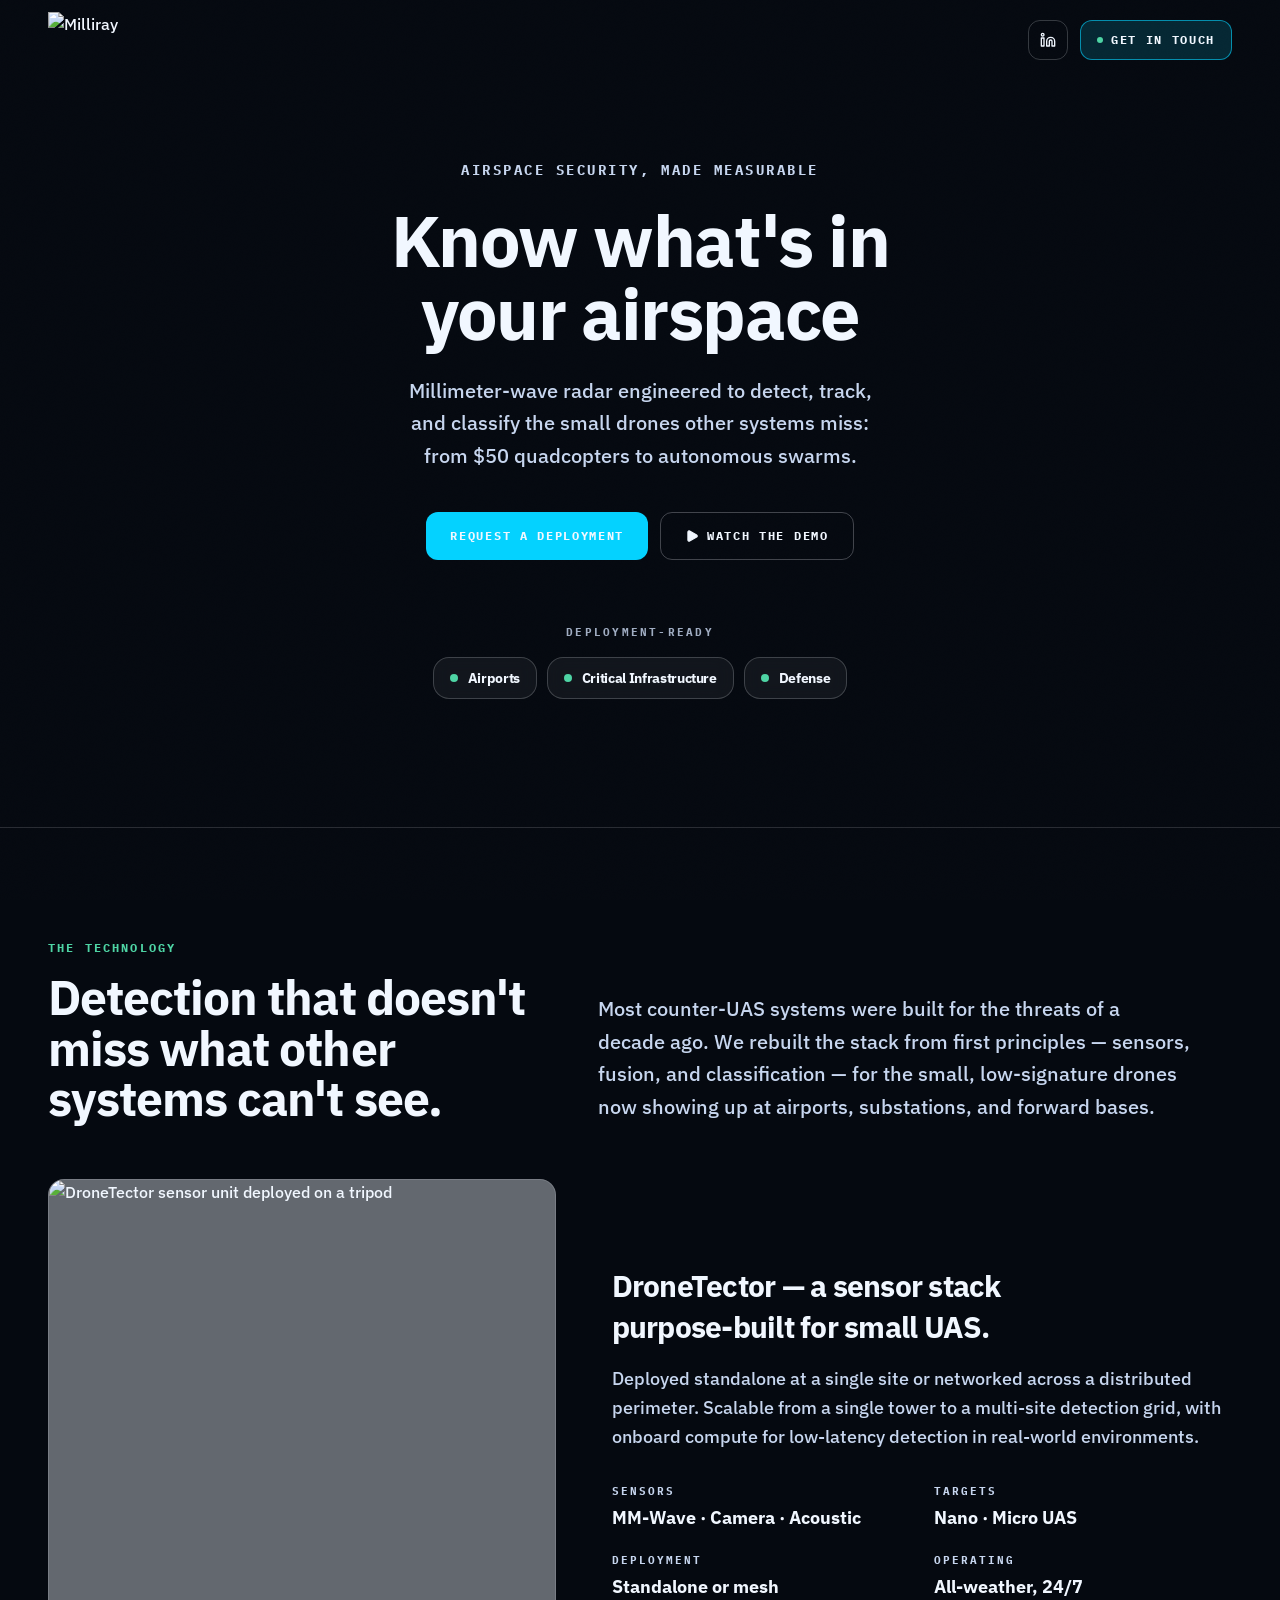
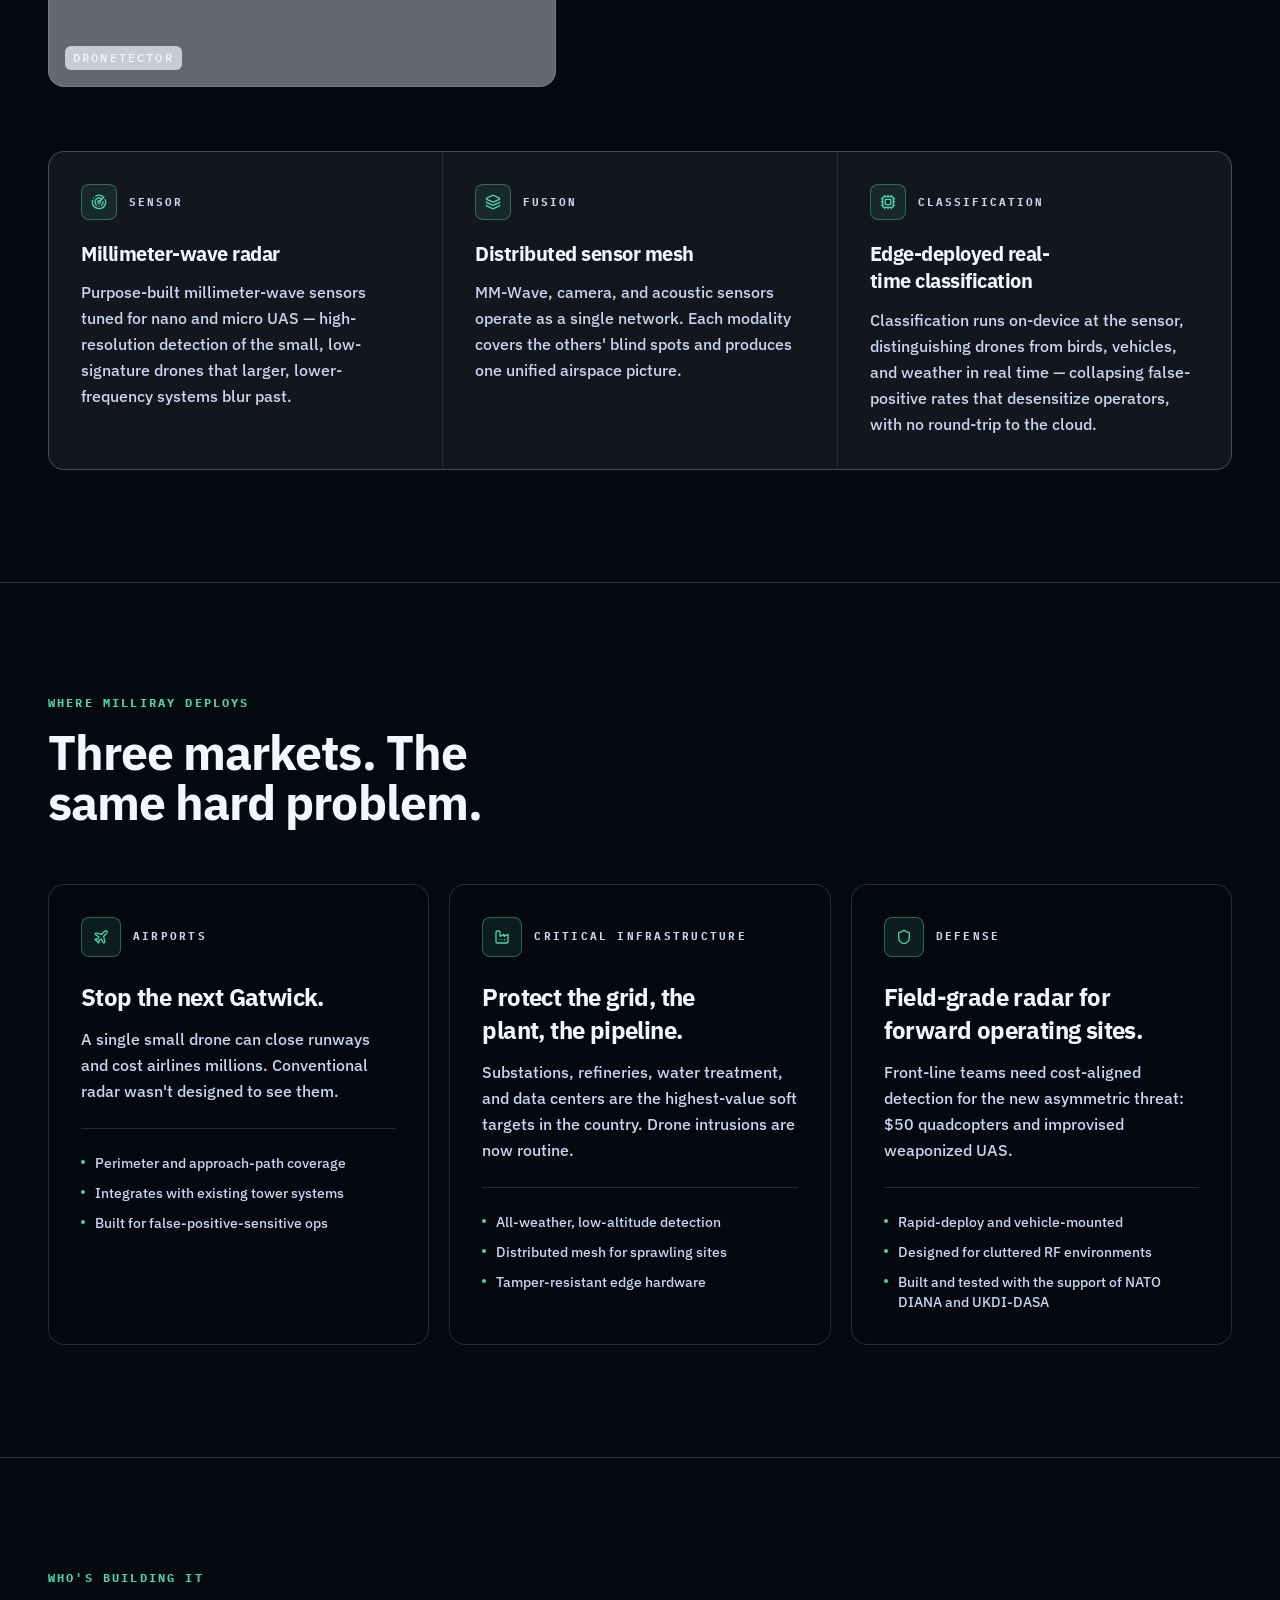
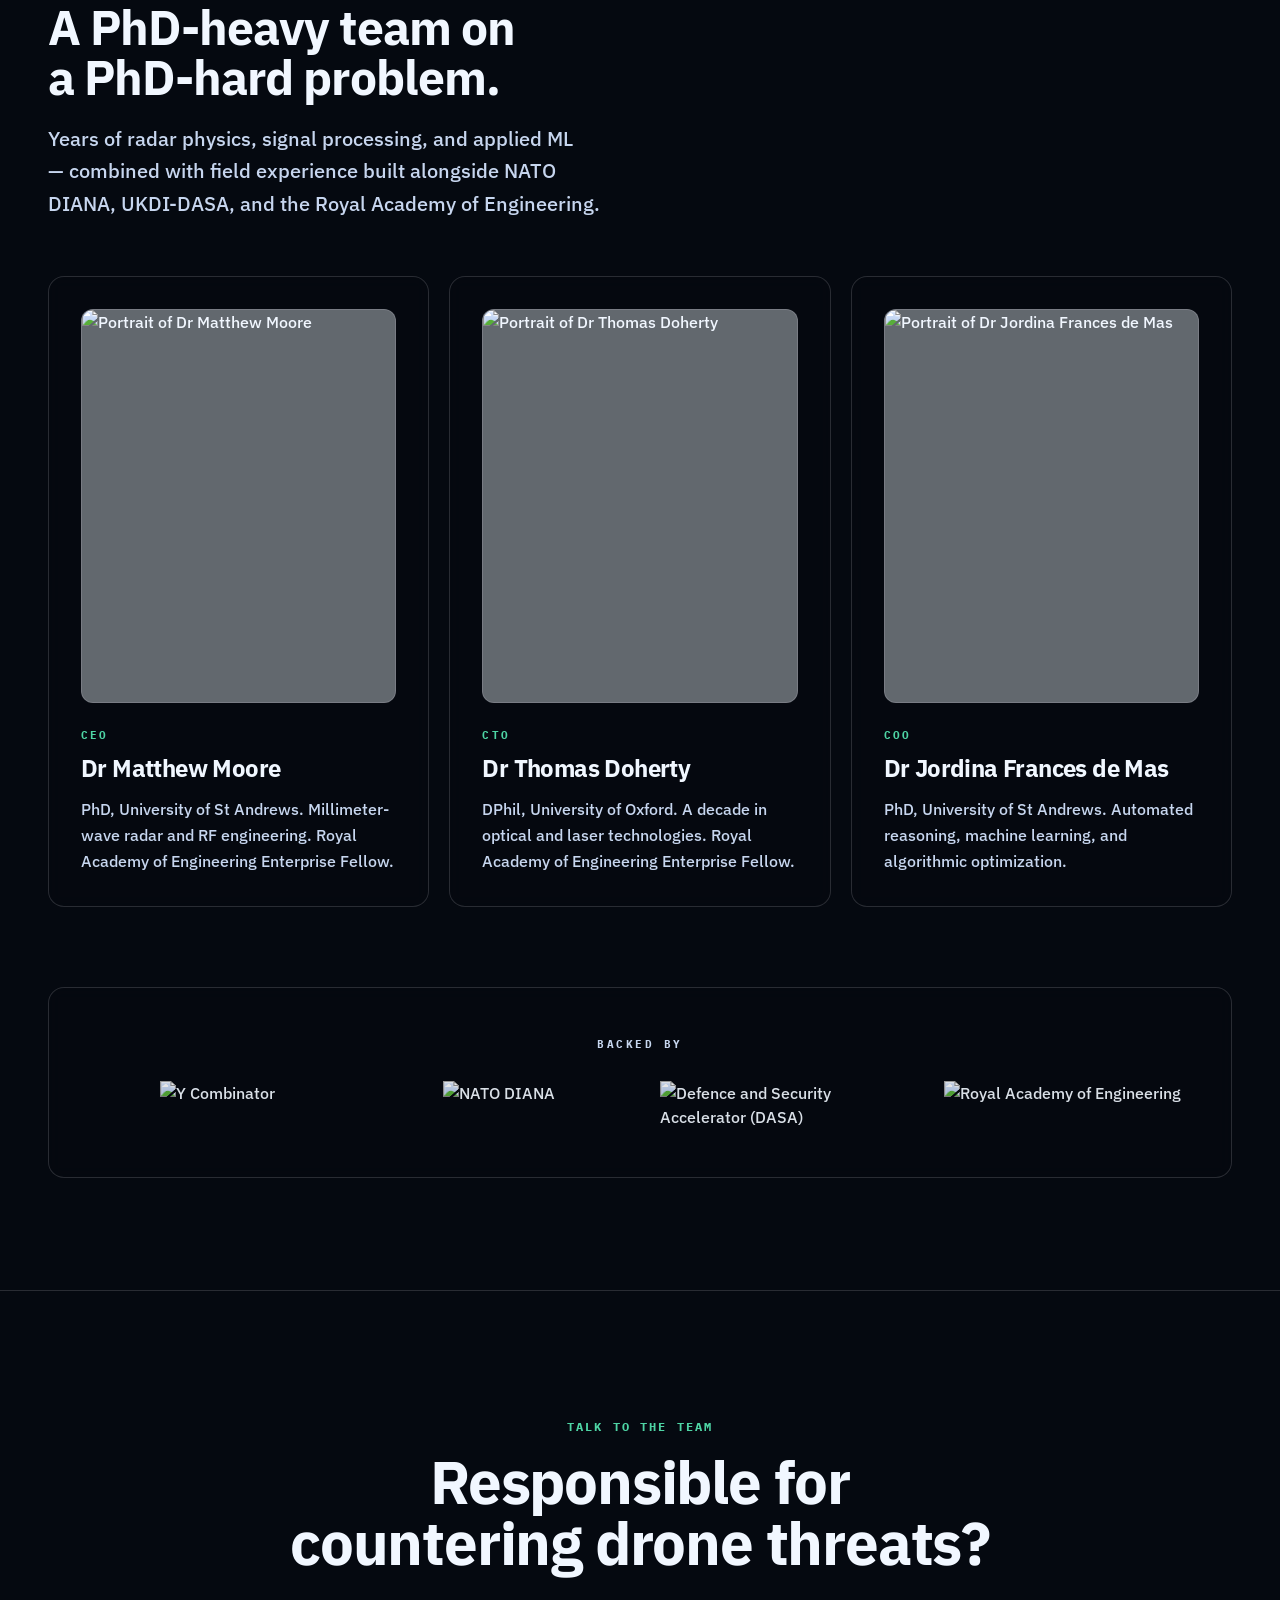
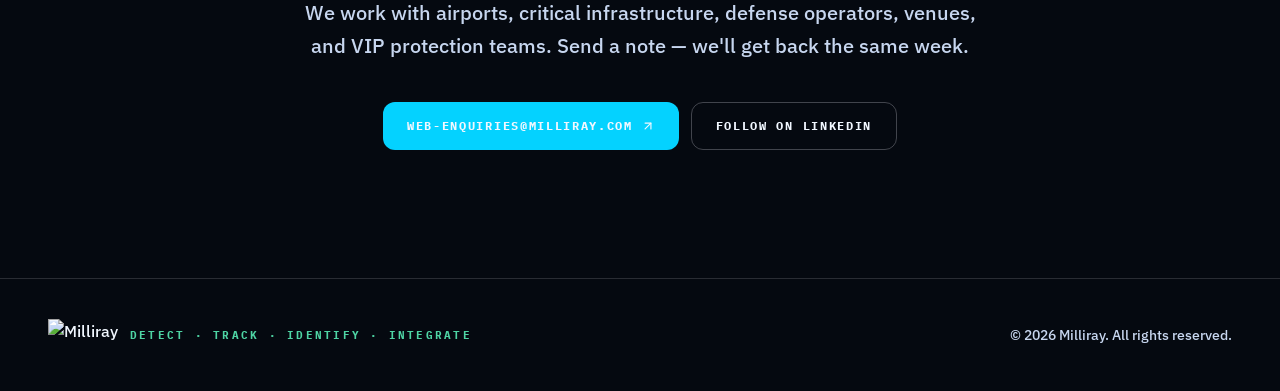
==== commit 3109d0c2: "rewording" ====
--- a/index.html
+++ b/index.html
@@ -1,4 +1,4 @@
-<!DOCTYPE html><html lang="en" class="text-ploy-text-primary h-full outline-white dark" data-theme="dark"> <head><meta charset="UTF-8"><meta name="viewport" content="width=device-width, initial-scale=1.0"><link rel="icon" type="image/x-icon" href="favicon.ico"><meta name="generator" content="Astro v6.3.5"><meta name="ploy-astro-starter-version" content="1.0.0"><title>Milliray — Airspace security | </title><meta name="robots" content="index, follow"/><link rel="canonical" href="https://www.milliray.com/"/><meta property="og:type" content="website"/><meta property="og:title" content="Milliray — Airspace security | "/><meta property="og:site_name" content=""/><meta property="og:url" content="https://www.milliray.com/"/><meta name="twitter:card" content="summary"/><meta name="twitter:title" content="Milliray — Airspace security | "/><script type="application/ld+json">{"@context":"https://schema.org","@graph":[{"@type":"Organization","name":"","url":"https://www.milliray.com"},{"@type":"WebSite","name":"","url":"https://www.milliray.com"},{"@type":"WebPage","name":"Milliray — Airspace security | ","url":"https://www.milliray.com/"}]}</script> <meta name="description" content="Pioneering sensors to detect and track UAVs — from single drones to autonomous swarms in the most demanding conditions."> <meta property="og:title" content="Milliray — Airspace security, made measurable"> <meta property="og:description" content="Know what’s in your airspace."> <meta property="og:url" content="https://www.milliray.com/"> <link rel="stylesheet" href="_ploy_static/_astro/Layout.BcZ8RxYA.css"></head> <body class="bg-ploy-background-primary text-ploy-text-primary font-medium h-full overflow-x-hidden bg-ploy-background-primary text-base m-0" style="
+<!DOCTYPE html><html lang="en" class="text-ploy-text-primary h-full outline-white dark" data-theme="dark"> <head><meta charset="UTF-8"><meta name="viewport" content="width=device-width, initial-scale=1.0"><link rel="icon" type="image/x-icon" href="favicon.ico"><meta name="generator" content="Astro v6.3.5"><meta name="ploy-astro-starter-version" content="1.0.0"><title>Milliray — Airspace security | </title><meta name="robots" content="index, follow"/><link rel="canonical" href="https://www.milliray.com/"/><meta property="og:type" content="website"/><meta property="og:title" content="Milliray — Airspace security | "/><meta property="og:site_name" content=""/><meta property="og:url" content="https://www.milliray.com/"/><meta name="twitter:card" content="summary"/><meta name="twitter:title" content="Milliray — Airspace security | "/><script type="application/ld+json">{"@context":"https://schema.org","@graph":[{"@type":"Organization","name":"","url":"https://www.milliray.com"},{"@type":"WebSite","name":"","url":"https://www.milliray.com"},{"@type":"WebPage","name":"Milliray — Airspace security | ","url":"https://www.milliray.com/"}]}</script> <meta name="description" content="Pioneering sensors to detect and track UAVs: from single drones to autonomous swarms in the most demanding conditions."> <meta property="og:title" content="Milliray — Airspace security, made measurable"> <meta property="og:description" content="Know what’s in your airspace."> <meta property="og:url" content="https://www.milliray.com/"> <link rel="stylesheet" href="_ploy_static/_astro/Layout.BcZ8RxYA.css"></head> <body class="bg-ploy-background-primary text-ploy-text-primary font-medium h-full overflow-x-hidden bg-ploy-background-primary text-base m-0" style="
       font-family:
         'IBM Plex Sans',
         ui-sans-serif,
@@ -10,4 +10,4 @@
         Arial,
         'Apple Color Emoji',
         'Segoe UI Emoji';
-    ">   <style>astro-island,astro-slot,astro-static-slot{display:contents}</style><script>(()=>{var e=async t=>{await(await t())()};(self.Astro||(self.Astro={})).load=e;window.dispatchEvent(new Event("astro:load"));})();</script><script>(()=>{var g=Object.defineProperty;var w=(c,s,d)=>s in c?g(c,s,{enumerable:!0,configurable:!0,writable:!0,value:d}):c[s]=d;var l=(c,s,d)=>w(c,typeof s!="symbol"?s+"":s,d);var E=new Set(["__proto__","constructor","prototype"]);{let c={0:t=>y(t),1:t=>d(t),2:t=>new RegExp(t),3:t=>new Date(t),4:t=>new Map(d(t)),5:t=>new Set(d(t)),6:t=>BigInt(t),7:t=>new URL(t),8:t=>new Uint8Array(t),9:t=>new Uint16Array(t),10:t=>new Uint32Array(t),11:t=>Number.POSITIVE_INFINITY*t},s=t=>{let[p,e]=t;return p in c?c[p](e):void 0},d=t=>t.map(s),y=t=>typeof t!="object"||t===null?t:Object.fromEntries(Object.entries(t).map(([p,e])=>[p,s(e)]));class f extends HTMLElement{constructor(){super(...arguments);l(this,"Component");l(this,"hydrator");l(this,"hydrate",async()=>{var b;if(!this.hydrator||!this.isConnected)return;let e=(b=this.parentElement)==null?void 0:b.closest("astro-island[ssr]");if(e){e.addEventListener("astro:hydrate",this.hydrate,{once:!0});return}let n=this.querySelectorAll("astro-slot"),r={},i=this.querySelectorAll("template[data-astro-template]");for(let o of i){let a=o.closest(this.tagName);a!=null&&a.isSameNode(this)&&(r[o.getAttribute("data-astro-template")||"default"]=o.innerHTML,o.remove())}for(let o of n){let a=o.closest(this.tagName);a!=null&&a.isSameNode(this)&&(r[o.getAttribute("name")||"default"]=o.innerHTML)}let u;try{u=this.hasAttribute("props")?y(JSON.parse(this.getAttribute("props"))):{}}catch(o){let a=this.getAttribute("component-url")||"<unknown>",v=this.getAttribute("component-export");throw v&&(a+=` (export ${v})`),console.error(`[hydrate] Error parsing props for component ${a}`,this.getAttribute("props"),o),o}let h;await this.hydrator(this)(this.Component,u,r,{client:this.getAttribute("client")}),this.removeAttribute("ssr"),this.dispatchEvent(new CustomEvent("astro:hydrate"))});l(this,"unmount",()=>{this.isConnected||this.dispatchEvent(new CustomEvent("astro:unmount"))})}disconnectedCallback(){document.removeEventListener("astro:after-swap",this.unmount),document.addEventListener("astro:after-swap",this.unmount,{once:!0})}connectedCallback(){if(!this.hasAttribute("await-children")||document.readyState==="interactive"||document.readyState==="complete")this.childrenConnectedCallback();else{let e=()=>{document.removeEventListener("DOMContentLoaded",e),n.disconnect(),this.childrenConnectedCallback()},n=new MutationObserver(()=>{var r;((r=this.lastChild)==null?void 0:r.nodeType)===Node.COMMENT_NODE&&this.lastChild.nodeValue==="astro:end"&&(this.lastChild.remove(),e())});n.observe(this,{childList:!0}),document.addEventListener("DOMContentLoaded",e)}}async childrenConnectedCallback(){let e=this.getAttribute("before-hydration-url");e&&await import(e),this.start()}getRetryImportUrl(e){let n=new URL(e,document.baseURI),r=`astro-retry=${Date.now()}`,i=n.hash.replace(/^#/,"");return n.hash=i?`${i}&${r}`:r,n.toString()}async importWithRetry(e){try{return await import(e)}catch(n){return await new Promise(r=>setTimeout(r,1e3)),import(this.getRetryImportUrl(e))}}handleHydrationError(e){let n=this.getAttribute("component-url"),r=new CustomEvent("astro:hydration-error",{cancelable:!0,bubbles:!0,composed:!0,detail:{error:e,componentUrl:n}});this.dispatchEvent(r)&&console.error(`[astro-island] Error hydrating ${n}`,e)}async start(){let e=JSON.parse(this.getAttribute("opts")),n=this.getAttribute("client");if(Astro[n]===void 0){window.addEventListener(`astro:${n}`,()=>this.start(),{once:!0});return}try{await Astro[n](async()=>{let r=this.getAttribute("renderer-url");try{let[i,{default:u}]=await Promise.all([this.importWithRetry(this.getAttribute("component-url")),r?this.importWithRetry(r):Promise.resolve({default:()=>()=>{}})]),h=this.getAttribute("component-export")||"default";if(h.includes(".")){this.Component=i;for(let m of h.split(".")){if(E.has(m)||!this.Component||typeof this.Component!="object"&&typeof this.Component!="function"||!Object.hasOwn(this.Component,m))throw new Error(`Invalid component export path: ${h}`);this.Component=this.Component[m]}}else{if(E.has(h))throw new Error(`Invalid component export path: ${h}`);this.Component=i[h]}return this.hydrator=u,this.hydrate}catch(i){return this.handleHydrationError(i),()=>{}}},e,this)}catch(r){this.handleHydrationError(r)}}attributeChangedCallback(){this.hydrate()}}l(f,"observedAttributes",["props"]),customElements.get("astro-island")||customElements.define("astro-island",f)}})();</script><astro-island uid="2jUUf3" prefix="r2" component-url="_ploy_static/_astro/page.BQK09BYu.js" component-export="default" renderer-url="_ploy_static/_astro/client.Bncfyed9.js" props="{}" ssr client="load" opts="{&quot;name&quot;:&quot;Page&quot;,&quot;value&quot;:true}" await-children><div class="home relative min-h-screen bg-ploy-background-primary text-ploy-text-primary"><div aria-hidden="true" class="home__noise pointer-events-none fixed inset-0 z-0 opacity-[0.04] mix-blend-overlay" style="background-image:url(&quot;data:image/svg+xml,%3Csvg xmlns=&#x27;http://www.w3.org/2000/svg&#x27; width=&#x27;190&#x27; height=&#x27;190&#x27;%3E%3Cfilter id=&#x27;n&#x27;%3E%3CfeTurbulence type=&#x27;fractalNoise&#x27; baseFrequency=&#x27;.9&#x27; numOctaves=&#x27;3&#x27; stitchTiles=&#x27;stitch&#x27;/%3E%3C/filter%3E%3Crect width=&#x27;190&#x27; height=&#x27;190&#x27; filter=&#x27;url(%23n)&#x27; opacity=&#x27;.6&#x27;/%3E%3C/svg%3E&quot;)"></div><div aria-hidden="true" class="home__map pointer-events-none fixed inset-0 z-0 opacity-[0.12]" style="background-image:url(&#x27;https://www.milliray.com/assets/img/world.svg&#x27;);background-size:cover;background-position:center;background-repeat:no-repeat"></div><div class="home__content relative z-10"><nav aria-label="Primary" class="nav mx-auto flex h-20 max-w-[1440px] items-center justify-between px-6 md:px-12"><a href="./" aria-label="Milliray" class="nav__logo flex items-center gap-3 text-ploy-text-primary"><img src="https://www.milliray.com/assets/img/mr-logo.svg" alt="Milliray" class="nav__logo-img h-12 w-auto md:h-14"/></a><div class="nav__actions flex items-center gap-2 md:gap-3"><a href="https://www.linkedin.com/company/dronetector" target="_blank" rel="noreferrer" aria-label="Milliray on LinkedIn" class="nav__icon-link inline-flex h-10 w-10 items-center justify-center rounded-xl border border-ploy-neutral-inverse-s0/20 text-ploy-text-primary transition-colors duration-150 hover:bg-ploy-background-inverse/10"><svg xmlns="http://www.w3.org/2000/svg" width="24" height="24" viewBox="0 0 24 24" fill="none" stroke="currentColor" stroke-width="2" stroke-linecap="round" stroke-linejoin="round" class="lucide lucide-linkedin h-4 w-4" aria-hidden="true"><path d="M16 8a6 6 0 0 1 6 6v7h-4v-7a2 2 0 0 0-2-2 2 2 0 0 0-2 2v7h-4v-7a6 6 0 0 1 6-6z"></path><rect width="4" height="12" x="2" y="9"></rect><circle cx="4" cy="4" r="2"></circle></svg></a><a href="#contact" class="nav__cta inline-flex h-10 items-center gap-2 rounded-xl border border-ploy-accent-primary/60 bg-ploy-accent-primary/15 px-4 font-mono text-xs font-bold uppercase tracking-[0.14em] text-ploy-text-primary transition-colors duration-150 hover:bg-ploy-accent-primary/25"><span class="nav__cta-dot inline-block h-1.5 w-1.5 rounded-full bg-ploy-accent-tertiary"></span>Get in touch</a></div></nav><main role="main" class="home__main"><section aria-label="Milliray overview" class="hero mx-auto max-w-[1280px] px-6 pb-20 pt-12 text-center md:px-12 md:pb-32 md:pt-20"><p class="hero__eyebrow font-mono text-xs font-bold uppercase tracking-[0.18em] text-ploy-text-secondary md:text-sm">Airspace security, made measurable</p><h1 class="hero__title mx-auto mt-6 max-w-[14ch] text-balance text-5xl font-bold leading-[1.02] tracking-[-0.02em] text-ploy-text-primary md:text-7xl">Know what&#x27;s in your airspace</h1><p class="hero__subtitle mx-auto mt-6 max-w-[44ch] text-balance text-lg leading-relaxed text-ploy-text-secondary md:text-xl">Millimeter-wave radar engineered to detect, track, and classify the small drones other systems miss — from $50 quadcopters to autonomous swarms.</p><div class="hero__actions mt-10 flex flex-col items-center justify-center gap-3 sm:flex-row"><a href="#contact" class="hero__cta hero__cta--primary inline-flex h-12 items-center justify-center rounded-xl bg-ploy-accent-primary px-6 font-mono text-xs font-bold uppercase tracking-[0.14em] text-ploy-text-on-accent-primary transition-colors duration-150 hover:bg-ploy-accent-primary-600">Request a deployment</a><a href="https://www.youtube.com/watch?v=50xAb06cyq4" target="_blank" rel="noreferrer" class="hero__cta hero__cta--secondary inline-flex h-12 items-center justify-center gap-2 rounded-xl border border-ploy-neutral-inverse-s0/25 px-6 font-mono text-xs font-bold uppercase tracking-[0.14em] text-ploy-text-primary transition-colors duration-150 hover:bg-ploy-background-inverse/10"><svg xmlns="http://www.w3.org/2000/svg" width="24" height="24" viewBox="0 0 24 24" fill="none" stroke="currentColor" stroke-width="2" stroke-linecap="round" stroke-linejoin="round" class="lucide lucide-play h-3.5 w-3.5 fill-current" aria-hidden="true"><path d="M5 5a2 2 0 0 1 3.008-1.728l11.997 6.998a2 2 0 0 1 .003 3.458l-12 7A2 2 0 0 1 5 19z"></path></svg>Watch the demo</a></div><div class="hero__verticals mt-16"><p class="hero__verticals-label font-mono text-[0.7rem] font-bold uppercase tracking-[0.2em] text-ploy-text-secondary opacity-80">Deployment-ready</p><ul role="list" class="hero__verticals-list mt-4 flex flex-wrap items-center justify-center gap-2.5"><li class="hero__vertical"><a href="#verticals" class="hero__vertical-link inline-flex items-center gap-2.5 rounded-2xl border border-ploy-neutral-inverse-s0/20 bg-ploy-background-inverse/5 px-4 py-2.5 backdrop-blur transition-colors duration-150 hover:border-ploy-accent-tertiary/60 hover:bg-ploy-background-inverse/15"><span aria-hidden="true" class="hero__vertical-marker block h-2 w-2 rounded-full bg-ploy-accent-tertiary"></span><span class="hero__vertical-label text-sm font-bold tracking-tight">Airports</span></a></li><li class="hero__vertical"><a href="#verticals" class="hero__vertical-link inline-flex items-center gap-2.5 rounded-2xl border border-ploy-neutral-inverse-s0/20 bg-ploy-background-inverse/5 px-4 py-2.5 backdrop-blur transition-colors duration-150 hover:border-ploy-accent-tertiary/60 hover:bg-ploy-background-inverse/15"><span aria-hidden="true" class="hero__vertical-marker block h-2 w-2 rounded-full bg-ploy-accent-tertiary"></span><span class="hero__vertical-label text-sm font-bold tracking-tight">Critical Infrastructure</span></a></li><li class="hero__vertical"><a href="#verticals" class="hero__vertical-link inline-flex items-center gap-2.5 rounded-2xl border border-ploy-neutral-inverse-s0/20 bg-ploy-background-inverse/5 px-4 py-2.5 backdrop-blur transition-colors duration-150 hover:border-ploy-accent-tertiary/60 hover:bg-ploy-background-inverse/15"><span aria-hidden="true" class="hero__vertical-marker block h-2 w-2 rounded-full bg-ploy-accent-tertiary"></span><span class="hero__vertical-label text-sm font-bold tracking-tight">Defense</span></a></li></ul></div></section><section aria-labelledby="technology-heading" class="technology border-t border-ploy-neutral-inverse-s0/15 px-6 py-20 md:px-12 md:py-28"><div class="technology__container mx-auto max-w-[1280px]"><div class="technology__header grid gap-8 md:grid-cols-[minmax(0,0.9fr)_minmax(0,1.1fr)] md:items-end"><div class="technology__intro"><p class="technology__eyebrow font-mono text-xs font-bold uppercase tracking-[0.18em] text-ploy-accent-tertiary">The technology</p><h2 id="technology-heading" class="technology__title mt-4 text-balance text-4xl font-bold leading-[1.05] tracking-[-0.02em] text-ploy-text-primary md:text-5xl">Detection that doesn&#x27;t miss what other systems can&#x27;t see.</h2></div><p class="technology__lede text-balance text-lg leading-relaxed text-ploy-text-secondary md:text-xl">Most counter-UAS systems were built for the threats of a decade ago. We rebuilt the stack from first principles — sensors, fusion, and classification — for the small, low-signature drones now showing up at airports, substations, and forward bases.</p></div><div class="technology__product mt-14 grid items-center gap-10 md:grid-cols-[minmax(0,0.9fr)_minmax(0,1.1fr)] md:gap-14"><div class="technology__product-visual relative aspect-square w-full overflow-hidden rounded-2xl border border-ploy-neutral-inverse-s0/15 bg-ploy-background-inverse/40"><img src="https://storage.googleapis.com/ployai/ed7f796a-fe41-4be0-a1c0-5f32e2339675/user/515d00d4-milliray-product-v2.jpg" alt="milliray sensor unit deployed on a tripod" loading="lazy" class="technology__product-img absolute inset-0 h-full w-full object-cover object-[center_38%]"/><div class="technology__product-caption absolute bottom-4 left-4 right-4 flex items-center justify-between text-xs"><span class="rounded-md bg-ploy-background-inverse/70 px-2 py-1 font-mono uppercase tracking-[0.18em] text-ploy-text-primary backdrop-blur">DroneTector</span></div></div><div class="technology__product-copy"><h3 class="technology__product-title text-balance text-2xl font-bold leading-snug tracking-tight md:text-3xl">DroneTector — a sensor stack purpose-built for small UAS.</h3><p class="technology__product-description mt-4 text-base leading-relaxed text-ploy-text-secondary md:text-lg">Deployed standalone at a single site or networked across a distributed perimeter. Scalable from a single tower to a multi-site detection grid, with onboard compute for low-latency detection in real-world environments.</p><dl class="technology__specs mt-8 grid grid-cols-2 gap-x-6 gap-y-5"><div class="technology__spec"><dt class="font-mono text-[0.7rem] font-bold uppercase tracking-[0.18em] text-ploy-text-secondary">Sensors</dt><dd class="mt-1 text-lg font-bold">MM-Wave · Camera · Acoustic</dd></div><div class="technology__spec"><dt class="font-mono text-[0.7rem] font-bold uppercase tracking-[0.18em] text-ploy-text-secondary">Targets</dt><dd class="mt-1 text-lg font-bold">Nano · Micro UAS</dd></div><div class="technology__spec"><dt class="font-mono text-[0.7rem] font-bold uppercase tracking-[0.18em] text-ploy-text-secondary">Deployment</dt><dd class="mt-1 text-lg font-bold">Standalone or mesh</dd></div><div class="technology__spec"><dt class="font-mono text-[0.7rem] font-bold uppercase tracking-[0.18em] text-ploy-text-secondary">Operating</dt><dd class="mt-1 text-lg font-bold">All-weather, 24/7</dd></div></dl></div></div><ul role="list" class="technology__capabilities mt-16 grid gap-px overflow-hidden rounded-2xl border border-ploy-neutral-inverse-s0/15 bg-ploy-neutral-inverse-s0/15 md:grid-cols-3"><li class="technology__capability bg-ploy-background-primary/60 p-7 backdrop-blur md:p-8"><div class="technology__capability-head flex items-center gap-3"><span class="technology__capability-icon inline-flex h-9 w-9 items-center justify-center rounded-lg border border-ploy-accent-tertiary/40 bg-ploy-accent-tertiary/10 text-ploy-accent-tertiary"><svg xmlns="http://www.w3.org/2000/svg" width="24" height="24" viewBox="0 0 24 24" fill="none" stroke="currentColor" stroke-width="2" stroke-linecap="round" stroke-linejoin="round" class="lucide lucide-radar h-4 w-4" aria-hidden="true"><path d="M19.07 4.93A10 10 0 0 0 6.99 3.34"></path><path d="M4 6h.01"></path><path d="M2.29 9.62A10 10 0 1 0 21.31 8.35"></path><path d="M16.24 7.76A6 6 0 1 0 8.23 16.67"></path><path d="M12 18h.01"></path><path d="M17.99 11.66A6 6 0 0 1 15.77 16.67"></path><circle cx="12" cy="12" r="2"></circle><path d="m13.41 10.59 5.66-5.66"></path></svg></span><span class="technology__capability-label font-mono text-[0.7rem] font-bold uppercase tracking-[0.18em] text-ploy-text-secondary">Sensor</span></div><h3 class="technology__capability-title mt-5 text-balance text-xl font-bold leading-snug tracking-tight">Millimeter-wave radar</h3><p class="technology__capability-description mt-3 text-sm leading-relaxed text-ploy-text-secondary md:text-base">Purpose-built millimeter-wave sensors tuned for nano and micro UAS — high-resolution detection of the small, low-signature drones that larger, lower-frequency systems blur past.</p></li><li class="technology__capability bg-ploy-background-primary/60 p-7 backdrop-blur md:p-8"><div class="technology__capability-head flex items-center gap-3"><span class="technology__capability-icon inline-flex h-9 w-9 items-center justify-center rounded-lg border border-ploy-accent-tertiary/40 bg-ploy-accent-tertiary/10 text-ploy-accent-tertiary"><svg xmlns="http://www.w3.org/2000/svg" width="24" height="24" viewBox="0 0 24 24" fill="none" stroke="currentColor" stroke-width="2" stroke-linecap="round" stroke-linejoin="round" class="lucide lucide-layers h-4 w-4" aria-hidden="true"><path d="M12.83 2.18a2 2 0 0 0-1.66 0L2.6 6.08a1 1 0 0 0 0 1.83l8.58 3.91a2 2 0 0 0 1.66 0l8.58-3.9a1 1 0 0 0 0-1.83z"></path><path d="M2 12a1 1 0 0 0 .58.91l8.6 3.91a2 2 0 0 0 1.65 0l8.58-3.9A1 1 0 0 0 22 12"></path><path d="M2 17a1 1 0 0 0 .58.91l8.6 3.91a2 2 0 0 0 1.65 0l8.58-3.9A1 1 0 0 0 22 17"></path></svg></span><span class="technology__capability-label font-mono text-[0.7rem] font-bold uppercase tracking-[0.18em] text-ploy-text-secondary">Fusion</span></div><h3 class="technology__capability-title mt-5 text-balance text-xl font-bold leading-snug tracking-tight">Distributed sensor mesh</h3><p class="technology__capability-description mt-3 text-sm leading-relaxed text-ploy-text-secondary md:text-base">MM-Wave, camera, and acoustic sensors operate as a single network. Each modality covers the others&#x27; blind spots and produces one unified airspace picture.</p></li><li class="technology__capability bg-ploy-background-primary/60 p-7 backdrop-blur md:p-8"><div class="technology__capability-head flex items-center gap-3"><span class="technology__capability-icon inline-flex h-9 w-9 items-center justify-center rounded-lg border border-ploy-accent-tertiary/40 bg-ploy-accent-tertiary/10 text-ploy-accent-tertiary"><svg xmlns="http://www.w3.org/2000/svg" width="24" height="24" viewBox="0 0 24 24" fill="none" stroke="currentColor" stroke-width="2" stroke-linecap="round" stroke-linejoin="round" class="lucide lucide-cpu h-4 w-4" aria-hidden="true"><path d="M12 20v2"></path><path d="M12 2v2"></path><path d="M17 20v2"></path><path d="M17 2v2"></path><path d="M2 12h2"></path><path d="M2 17h2"></path><path d="M2 7h2"></path><path d="M20 12h2"></path><path d="M20 17h2"></path><path d="M20 7h2"></path><path d="M7 20v2"></path><path d="M7 2v2"></path><rect x="4" y="4" width="16" height="16" rx="2"></rect><rect x="8" y="8" width="8" height="8" rx="1"></rect></svg></span><span class="technology__capability-label font-mono text-[0.7rem] font-bold uppercase tracking-[0.18em] text-ploy-text-secondary">Classification</span></div><h3 class="technology__capability-title mt-5 text-balance text-xl font-bold leading-snug tracking-tight">Edge-deployed real-time classification</h3><p class="technology__capability-description mt-3 text-sm leading-relaxed text-ploy-text-secondary md:text-base">Classification runs on-device at the sensor, distinguishing drones from birds, vehicles, and weather in real time — collapsing false-positive rates that desensitize operators, with no round-trip to the cloud.</p></li></ul></div></section><section id="verticals" aria-labelledby="verticals-heading" class="verticals scroll-mt-24 border-t border-ploy-neutral-inverse-s0/15 px-6 py-20 md:px-12 md:py-28"><div class="verticals__container mx-auto max-w-[1280px]"><div class="verticals__header max-w-3xl"><p class="verticals__eyebrow font-mono text-xs font-bold uppercase tracking-[0.18em] text-ploy-accent-tertiary">Where Milliray deploys</p><h2 id="verticals-heading" class="verticals__title mt-4 text-balance text-4xl font-bold leading-[1.05] tracking-[-0.02em] text-ploy-text-primary md:text-5xl">Three markets. The same hard problem.</h2></div><ul role="list" class="verticals__list mt-14 grid gap-5 md:grid-cols-3"><li class="verticals__item group relative flex flex-col rounded-2xl border border-ploy-neutral-inverse-s0/15 bg-ploy-background-primary/60 p-7 backdrop-blur md:p-8"><div class="verticals__item-head flex items-center gap-3"><span class="verticals__item-icon inline-flex h-10 w-10 items-center justify-center rounded-lg border border-ploy-accent-tertiary/40 bg-ploy-accent-tertiary/10 text-ploy-accent-tertiary"><svg xmlns="http://www.w3.org/2000/svg" width="24" height="24" viewBox="0 0 24 24" fill="none" stroke="currentColor" stroke-width="2" stroke-linecap="round" stroke-linejoin="round" class="lucide lucide-plane h-4 w-4" aria-hidden="true"><path d="M17.8 19.2 16 11l3.5-3.5C21 6 21.5 4 21 3c-1-.5-3 0-4.5 1.5L13 8 4.8 6.2c-.5-.1-.9.1-1.1.5l-.3.5c-.2.5-.1 1 .3 1.3L9 12l-2 3H4l-1 1 3 2 2 3 1-1v-3l3-2 3.5 5.3c.3.4.8.5 1.3.3l.5-.2c.4-.3.6-.7.5-1.2z"></path></svg></span><span class="verticals__item-label font-mono text-[0.7rem] font-bold uppercase tracking-[0.2em] text-ploy-text-secondary">Airports</span></div><h3 class="verticals__item-title mt-6 text-balance text-2xl font-bold leading-snug tracking-tight">Stop the next Gatwick.</h3><p class="verticals__item-description mt-3 text-sm leading-relaxed text-ploy-text-secondary md:text-base">A single small drone can close runways and cost airlines millions. Conventional radar wasn&#x27;t designed to see them.</p><ul role="list" class="verticals__item-bullets mt-6 space-y-2.5 border-t border-ploy-neutral-inverse-s0/15 pt-6"><li class="verticals__item-bullet flex items-start gap-2.5 text-sm text-ploy-text-secondary"><span aria-hidden="true" class="verticals__item-bullet-marker mt-[0.5em] block h-1 w-1 shrink-0 rounded-full bg-ploy-accent-tertiary"></span><span>Perimeter and approach-path coverage</span></li><li class="verticals__item-bullet flex items-start gap-2.5 text-sm text-ploy-text-secondary"><span aria-hidden="true" class="verticals__item-bullet-marker mt-[0.5em] block h-1 w-1 shrink-0 rounded-full bg-ploy-accent-tertiary"></span><span>Integrates with existing tower systems</span></li><li class="verticals__item-bullet flex items-start gap-2.5 text-sm text-ploy-text-secondary"><span aria-hidden="true" class="verticals__item-bullet-marker mt-[0.5em] block h-1 w-1 shrink-0 rounded-full bg-ploy-accent-tertiary"></span><span>Built for false-positive-sensitive ops</span></li></ul></li><li class="verticals__item group relative flex flex-col rounded-2xl border border-ploy-neutral-inverse-s0/15 bg-ploy-background-primary/60 p-7 backdrop-blur md:p-8"><div class="verticals__item-head flex items-center gap-3"><span class="verticals__item-icon inline-flex h-10 w-10 items-center justify-center rounded-lg border border-ploy-accent-tertiary/40 bg-ploy-accent-tertiary/10 text-ploy-accent-tertiary"><svg xmlns="http://www.w3.org/2000/svg" width="24" height="24" viewBox="0 0 24 24" fill="none" stroke="currentColor" stroke-width="2" stroke-linecap="round" stroke-linejoin="round" class="lucide lucide-factory h-4 w-4" aria-hidden="true"><path d="M12 16h.01"></path><path d="M16 16h.01"></path><path d="M3 19a2 2 0 0 0 2 2h14a2 2 0 0 0 2-2V8.5a.5.5 0 0 0-.769-.422l-4.462 2.844A.5.5 0 0 1 15 10.5v-2a.5.5 0 0 0-.769-.422L9.77 10.922A.5.5 0 0 1 9 10.5V5a2 2 0 0 0-2-2H5a2 2 0 0 0-2 2z"></path><path d="M8 16h.01"></path></svg></span><span class="verticals__item-label font-mono text-[0.7rem] font-bold uppercase tracking-[0.2em] text-ploy-text-secondary">Critical Infrastructure</span></div><h3 class="verticals__item-title mt-6 text-balance text-2xl font-bold leading-snug tracking-tight">Protect the grid, the plant, the pipeline.</h3><p class="verticals__item-description mt-3 text-sm leading-relaxed text-ploy-text-secondary md:text-base">Substations, refineries, water treatment, and data centers are the highest-value soft targets in the country. Drone intrusions are now routine.</p><ul role="list" class="verticals__item-bullets mt-6 space-y-2.5 border-t border-ploy-neutral-inverse-s0/15 pt-6"><li class="verticals__item-bullet flex items-start gap-2.5 text-sm text-ploy-text-secondary"><span aria-hidden="true" class="verticals__item-bullet-marker mt-[0.5em] block h-1 w-1 shrink-0 rounded-full bg-ploy-accent-tertiary"></span><span>All-weather, low-altitude detection</span></li><li class="verticals__item-bullet flex items-start gap-2.5 text-sm text-ploy-text-secondary"><span aria-hidden="true" class="verticals__item-bullet-marker mt-[0.5em] block h-1 w-1 shrink-0 rounded-full bg-ploy-accent-tertiary"></span><span>Distributed mesh for sprawling sites</span></li><li class="verticals__item-bullet flex items-start gap-2.5 text-sm text-ploy-text-secondary"><span aria-hidden="true" class="verticals__item-bullet-marker mt-[0.5em] block h-1 w-1 shrink-0 rounded-full bg-ploy-accent-tertiary"></span><span>Tamper-resistant edge hardware</span></li></ul></li><li class="verticals__item group relative flex flex-col rounded-2xl border border-ploy-neutral-inverse-s0/15 bg-ploy-background-primary/60 p-7 backdrop-blur md:p-8"><div class="verticals__item-head flex items-center gap-3"><span class="verticals__item-icon inline-flex h-10 w-10 items-center justify-center rounded-lg border border-ploy-accent-tertiary/40 bg-ploy-accent-tertiary/10 text-ploy-accent-tertiary"><svg xmlns="http://www.w3.org/2000/svg" width="24" height="24" viewBox="0 0 24 24" fill="none" stroke="currentColor" stroke-width="2" stroke-linecap="round" stroke-linejoin="round" class="lucide lucide-shield h-4 w-4" aria-hidden="true"><path d="M20 13c0 5-3.5 7.5-7.66 8.95a1 1 0 0 1-.67-.01C7.5 20.5 4 18 4 13V6a1 1 0 0 1 1-1c2 0 4.5-1.2 6.24-2.72a1.17 1.17 0 0 1 1.52 0C14.51 3.81 17 5 19 5a1 1 0 0 1 1 1z"></path></svg></span><span class="verticals__item-label font-mono text-[0.7rem] font-bold uppercase tracking-[0.2em] text-ploy-text-secondary">Defense</span></div><h3 class="verticals__item-title mt-6 text-balance text-2xl font-bold leading-snug tracking-tight">Field-grade radar for forward operating sites.</h3><p class="verticals__item-description mt-3 text-sm leading-relaxed text-ploy-text-secondary md:text-base">Front-line teams need cost-aligned detection for the new asymmetric threat: $50 quadcopters and improvised weaponized UAS.</p><ul role="list" class="verticals__item-bullets mt-6 space-y-2.5 border-t border-ploy-neutral-inverse-s0/15 pt-6"><li class="verticals__item-bullet flex items-start gap-2.5 text-sm text-ploy-text-secondary"><span aria-hidden="true" class="verticals__item-bullet-marker mt-[0.5em] block h-1 w-1 shrink-0 rounded-full bg-ploy-accent-tertiary"></span><span>Rapid-deploy and vehicle-mounted</span></li><li class="verticals__item-bullet flex items-start gap-2.5 text-sm text-ploy-text-secondary"><span aria-hidden="true" class="verticals__item-bullet-marker mt-[0.5em] block h-1 w-1 shrink-0 rounded-full bg-ploy-accent-tertiary"></span><span>Designed for cluttered RF environments</span></li><li class="verticals__item-bullet flex items-start gap-2.5 text-sm text-ploy-text-secondary"><span aria-hidden="true" class="verticals__item-bullet-marker mt-[0.5em] block h-1 w-1 shrink-0 rounded-full bg-ploy-accent-tertiary"></span><span>Built and tested with the support of NATO DIANA and UKDI-DASA</span></li></ul></li></ul></div></section><section aria-labelledby="team-heading" class="team border-t border-ploy-neutral-inverse-s0/15 px-6 py-20 md:px-12 md:py-28"><div class="team__container mx-auto max-w-[1280px]"><div class="team__header max-w-3xl"><p class="team__eyebrow font-mono text-xs font-bold uppercase tracking-[0.18em] text-ploy-accent-tertiary">Who&#x27;s building it</p><h2 id="team-heading" class="team__title mt-4 text-balance text-4xl font-bold leading-[1.05] tracking-[-0.02em] text-ploy-text-primary md:text-5xl">A PhD-heavy team on a PhD-hard problem.</h2><p class="team__lede mt-5 text-balance text-lg leading-relaxed text-ploy-text-secondary md:text-xl">Years of radar physics, signal processing, and applied ML — combined with field experience built alongside NATO DIANA, UKDI-DASA, and the Royal Academy of Engineering.</p></div><ul role="list" class="team__founders mt-14 grid gap-5 md:grid-cols-3"><li class="team__founder rounded-2xl border border-ploy-neutral-inverse-s0/15 bg-ploy-background-primary/60 p-7 backdrop-blur md:p-8"><div class="team__founder-portrait mb-6 aspect-[4/5] w-full overflow-hidden rounded-xl border border-ploy-neutral-inverse-s0/15 bg-ploy-background-inverse/40"><img src="https://storage.googleapis.com/ployai/ed7f796a-fe41-4be0-a1c0-5f32e2339675/user/ca78dbeb-matthew-moore-headshot.jpg" alt="Portrait of Dr Matthew Moore" loading="lazy" class="team__founder-portrait-img h-full w-full object-cover"/></div><p class="team__founder-role font-mono text-[0.7rem] font-bold uppercase tracking-[0.2em] text-ploy-accent-tertiary">CEO</p><h3 class="team__founder-name mt-2 text-xl font-bold tracking-tight md:text-2xl">Dr Matthew Moore</h3><p class="team__founder-credentials mt-3 text-sm leading-relaxed text-ploy-text-secondary md:text-base">PhD, University of St Andrews. Millimeter-wave radar and RF engineering. Royal Academy of Engineering Enterprise Fellow.</p></li><li class="team__founder rounded-2xl border border-ploy-neutral-inverse-s0/15 bg-ploy-background-primary/60 p-7 backdrop-blur md:p-8"><div class="team__founder-portrait mb-6 aspect-[4/5] w-full overflow-hidden rounded-xl border border-ploy-neutral-inverse-s0/15 bg-ploy-background-inverse/40"><img src="https://storage.googleapis.com/ployai/ed7f796a-fe41-4be0-a1c0-5f32e2339675/user/468d19fe-td-headshot.jpg" alt="Portrait of Dr Thomas Doherty" loading="lazy" class="team__founder-portrait-img h-full w-full object-cover"/></div><p class="team__founder-role font-mono text-[0.7rem] font-bold uppercase tracking-[0.2em] text-ploy-accent-tertiary">CTO</p><h3 class="team__founder-name mt-2 text-xl font-bold tracking-tight md:text-2xl">Dr Thomas Doherty</h3><p class="team__founder-credentials mt-3 text-sm leading-relaxed text-ploy-text-secondary md:text-base">DPhil, University of Oxford. A decade in optical and laser technologies. Royal Academy of Engineering Enterprise Fellow.</p></li><li class="team__founder rounded-2xl border border-ploy-neutral-inverse-s0/15 bg-ploy-background-primary/60 p-7 backdrop-blur md:p-8"><div class="team__founder-portrait mb-6 aspect-[4/5] w-full overflow-hidden rounded-xl border border-ploy-neutral-inverse-s0/15 bg-ploy-background-inverse/40"><img src="https://storage.googleapis.com/ployai/ed7f796a-fe41-4be0-a1c0-5f32e2339675/user/5b6978df-jf-headshot.jpg" alt="Portrait of Dr Jordina Frances de Mas" loading="lazy" class="team__founder-portrait-img h-full w-full object-cover"/></div><p class="team__founder-role font-mono text-[0.7rem] font-bold uppercase tracking-[0.2em] text-ploy-accent-tertiary">COO</p><h3 class="team__founder-name mt-2 text-xl font-bold tracking-tight md:text-2xl">Dr Jordina Frances de Mas</h3><p class="team__founder-credentials mt-3 text-sm leading-relaxed text-ploy-text-secondary md:text-base">PhD, University of St Andrews. Automated reasoning, machine learning, and algorithmic optimization.</p></li></ul><div class="team__backers mt-20 rounded-2xl border border-ploy-neutral-inverse-s0/15 bg-ploy-background-primary/60 px-7 py-10 backdrop-blur md:px-12 md:py-12"><p class="team__backers-label text-center font-mono text-[0.7rem] font-bold uppercase tracking-[0.22em] text-ploy-text-secondary">Backed by</p><ul role="list" class="team__backers-list mt-7 grid grid-cols-2 items-center justify-items-center gap-x-10 gap-y-8 md:grid-cols-4"><li class="team__backer flex items-center justify-center"><a href="https://www.ycombinator.com/" target="_blank" rel="noreferrer" aria-label="Y Combinator (opens in new tab)" class="team__backer-link block opacity-90 transition-opacity duration-150 hover:opacity-100"><img src="https://www.milliray.com/assets/img/support/yc.png" alt="Y Combinator" loading="lazy" class="team__backer-img h-10 w-auto object-contain md:h-12"/></a></li><li class="team__backer flex items-center justify-center"><a href="https://www.diana.nato.int/" target="_blank" rel="noreferrer" aria-label="NATO DIANA (opens in new tab)" class="team__backer-link block opacity-90 transition-opacity duration-150 hover:opacity-100"><img src="https://www.milliray.com/assets/img/support/diana.png" alt="NATO DIANA" loading="lazy" class="team__backer-img h-10 w-auto object-contain md:h-12"/></a></li><li class="team__backer flex items-center justify-center"><a href="https://www.gov.uk/government/organisations/defence-and-security-accelerator" target="_blank" rel="noreferrer" aria-label="Defence and Security Accelerator (opens in new tab)" class="team__backer-link block opacity-90 transition-opacity duration-150 hover:opacity-100"><img src="https://www.milliray.com/assets/img/support/dasa.png" alt="Defence and Security Accelerator (DASA)" loading="lazy" class="team__backer-img h-10 w-auto object-contain md:h-12"/></a></li><li class="team__backer flex items-center justify-center"><a href="https://raeng.org.uk/" target="_blank" rel="noreferrer" aria-label="Royal Academy of Engineering (opens in new tab)" class="team__backer-link block opacity-90 transition-opacity duration-150 hover:opacity-100"><img src="https://www.milliray.com/assets/img/support/raeng.PNG" alt="Royal Academy of Engineering" loading="lazy" class="team__backer-img h-10 w-auto object-contain md:h-12"/></a></li></ul></div></div></section><section id="contact" aria-labelledby="contact-heading" class="contact border-t border-ploy-neutral-inverse-s0/15 px-6 py-24 md:px-12 md:py-32"><div class="contact__container mx-auto max-w-[1080px] text-center"><p class="contact__eyebrow font-mono text-xs font-bold uppercase tracking-[0.18em] text-ploy-accent-tertiary">Talk to the team</p><h2 id="contact-heading" class="contact__title mx-auto mt-4 max-w-[20ch] text-balance text-5xl font-bold leading-[1.02] tracking-[-0.02em] text-ploy-text-primary md:text-6xl">Responsible for countering drone threats?</h2><p class="contact__lede mx-auto mt-6 max-w-[58ch] text-balance text-lg leading-relaxed text-ploy-text-secondary md:text-xl">We work with airports, critical infrastructure, defense operators, venues, and VIP protection teams. Send a note — we&#x27;ll get back the same week.</p><div class="contact__actions mt-10 flex flex-col items-center justify-center gap-3 sm:flex-row"><a href="mailto:web-enquiries@milliray.com" class="contact__cta contact__cta--primary inline-flex h-12 items-center gap-2 rounded-xl bg-ploy-accent-primary px-6 font-mono text-xs font-bold uppercase tracking-[0.14em] text-ploy-text-on-accent-primary transition-colors duration-150 hover:bg-ploy-accent-primary-600">web-enquiries@milliray.com<svg xmlns="http://www.w3.org/2000/svg" width="24" height="24" viewBox="0 0 24 24" fill="none" stroke="currentColor" stroke-width="2" stroke-linecap="round" stroke-linejoin="round" class="lucide lucide-arrow-up-right h-3.5 w-3.5" aria-hidden="true"><path d="M7 7h10v10"></path><path d="M7 17 17 7"></path></svg></a><a href="https://www.linkedin.com/company/dronetector" target="_blank" rel="noreferrer" class="contact__cta contact__cta--secondary inline-flex h-12 items-center gap-2 rounded-xl border border-ploy-neutral-inverse-s0/25 px-6 font-mono text-xs font-bold uppercase tracking-[0.14em] text-ploy-text-primary transition-colors duration-150 hover:bg-ploy-background-inverse/10">Follow on LinkedIn</a></div></div></section></main><footer class="footer border-t border-ploy-neutral-inverse-s0/15 px-6 py-10 md:px-12"><div class="footer__container mx-auto flex max-w-[1280px] flex-col items-center justify-between gap-6 text-center md:flex-row md:text-left"><div class="footer__brand flex items-center gap-3"><img src="https://www.milliray.com/assets/img/mr-logo.svg" alt="Milliray" class="footer__logo h-8 w-auto"/><span class="footer__tagline font-mono text-[0.7rem] font-bold uppercase tracking-[0.2em] text-ploy-accent-tertiary">Detect · Track · Identify · Integrate</span></div><p class="footer__copy text-xs text-ploy-text-secondary md:text-sm">© 2026 Milliray. All rights reserved.</p></div></footer></div></div><!--astro:end--></astro-island>  </body></html>
+    ">   <style>astro-island,astro-slot,astro-static-slot{display:contents}</style><script>(()=>{var e=async t=>{await(await t())()};(self.Astro||(self.Astro={})).load=e;window.dispatchEvent(new Event("astro:load"));})();</script><script>(()=>{var g=Object.defineProperty;var w=(c,s,d)=>s in c?g(c,s,{enumerable:!0,configurable:!0,writable:!0,value:d}):c[s]=d;var l=(c,s,d)=>w(c,typeof s!="symbol"?s+"":s,d);var E=new Set(["__proto__","constructor","prototype"]);{let c={0:t=>y(t),1:t=>d(t),2:t=>new RegExp(t),3:t=>new Date(t),4:t=>new Map(d(t)),5:t=>new Set(d(t)),6:t=>BigInt(t),7:t=>new URL(t),8:t=>new Uint8Array(t),9:t=>new Uint16Array(t),10:t=>new Uint32Array(t),11:t=>Number.POSITIVE_INFINITY*t},s=t=>{let[p,e]=t;return p in c?c[p](e):void 0},d=t=>t.map(s),y=t=>typeof t!="object"||t===null?t:Object.fromEntries(Object.entries(t).map(([p,e])=>[p,s(e)]));class f extends HTMLElement{constructor(){super(...arguments);l(this,"Component");l(this,"hydrator");l(this,"hydrate",async()=>{var b;if(!this.hydrator||!this.isConnected)return;let e=(b=this.parentElement)==null?void 0:b.closest("astro-island[ssr]");if(e){e.addEventListener("astro:hydrate",this.hydrate,{once:!0});return}let n=this.querySelectorAll("astro-slot"),r={},i=this.querySelectorAll("template[data-astro-template]");for(let o of i){let a=o.closest(this.tagName);a!=null&&a.isSameNode(this)&&(r[o.getAttribute("data-astro-template")||"default"]=o.innerHTML,o.remove())}for(let o of n){let a=o.closest(this.tagName);a!=null&&a.isSameNode(this)&&(r[o.getAttribute("name")||"default"]=o.innerHTML)}let u;try{u=this.hasAttribute("props")?y(JSON.parse(this.getAttribute("props"))):{}}catch(o){let a=this.getAttribute("component-url")||"<unknown>",v=this.getAttribute("component-export");throw v&&(a+=` (export ${v})`),console.error(`[hydrate] Error parsing props for component ${a}`,this.getAttribute("props"),o),o}let h;await this.hydrator(this)(this.Component,u,r,{client:this.getAttribute("client")}),this.removeAttribute("ssr"),this.dispatchEvent(new CustomEvent("astro:hydrate"))});l(this,"unmount",()=>{this.isConnected||this.dispatchEvent(new CustomEvent("astro:unmount"))})}disconnectedCallback(){document.removeEventListener("astro:after-swap",this.unmount),document.addEventListener("astro:after-swap",this.unmount,{once:!0})}connectedCallback(){if(!this.hasAttribute("await-children")||document.readyState==="interactive"||document.readyState==="complete")this.childrenConnectedCallback();else{let e=()=>{document.removeEventListener("DOMContentLoaded",e),n.disconnect(),this.childrenConnectedCallback()},n=new MutationObserver(()=>{var r;((r=this.lastChild)==null?void 0:r.nodeType)===Node.COMMENT_NODE&&this.lastChild.nodeValue==="astro:end"&&(this.lastChild.remove(),e())});n.observe(this,{childList:!0}),document.addEventListener("DOMContentLoaded",e)}}async childrenConnectedCallback(){let e=this.getAttribute("before-hydration-url");e&&await import(e),this.start()}getRetryImportUrl(e){let n=new URL(e,document.baseURI),r=`astro-retry=${Date.now()}`,i=n.hash.replace(/^#/,"");return n.hash=i?`${i}&${r}`:r,n.toString()}async importWithRetry(e){try{return await import(e)}catch(n){return await new Promise(r=>setTimeout(r,1e3)),import(this.getRetryImportUrl(e))}}handleHydrationError(e){let n=this.getAttribute("component-url"),r=new CustomEvent("astro:hydration-error",{cancelable:!0,bubbles:!0,composed:!0,detail:{error:e,componentUrl:n}});this.dispatchEvent(r)&&console.error(`[astro-island] Error hydrating ${n}`,e)}async start(){let e=JSON.parse(this.getAttribute("opts")),n=this.getAttribute("client");if(Astro[n]===void 0){window.addEventListener(`astro:${n}`,()=>this.start(),{once:!0});return}try{await Astro[n](async()=>{let r=this.getAttribute("renderer-url");try{let[i,{default:u}]=await Promise.all([this.importWithRetry(this.getAttribute("component-url")),r?this.importWithRetry(r):Promise.resolve({default:()=>()=>{}})]),h=this.getAttribute("component-export")||"default";if(h.includes(".")){this.Component=i;for(let m of h.split(".")){if(E.has(m)||!this.Component||typeof this.Component!="object"&&typeof this.Component!="function"||!Object.hasOwn(this.Component,m))throw new Error(`Invalid component export path: ${h}`);this.Component=this.Component[m]}}else{if(E.has(h))throw new Error(`Invalid component export path: ${h}`);this.Component=i[h]}return this.hydrator=u,this.hydrate}catch(i){return this.handleHydrationError(i),()=>{}}},e,this)}catch(r){this.handleHydrationError(r)}}attributeChangedCallback(){this.hydrate()}}l(f,"observedAttributes",["props"]),customElements.get("astro-island")||customElements.define("astro-island",f)}})();</script><astro-island uid="2jUUf3" prefix="r2" component-url="_ploy_static/_astro/page.BQK09BYu.js" component-export="default" renderer-url="_ploy_static/_astro/client.Bncfyed9.js" props="{}" ssr client="load" opts="{&quot;name&quot;:&quot;Page&quot;,&quot;value&quot;:true}" await-children><div class="home relative min-h-screen bg-ploy-background-primary text-ploy-text-primary"><div aria-hidden="true" class="home__noise pointer-events-none fixed inset-0 z-0 opacity-[0.04] mix-blend-overlay" style="background-image:url(&quot;data:image/svg+xml,%3Csvg xmlns=&#x27;http://www.w3.org/2000/svg&#x27; width=&#x27;190&#x27; height=&#x27;190&#x27;%3E%3Cfilter id=&#x27;n&#x27;%3E%3CfeTurbulence type=&#x27;fractalNoise&#x27; baseFrequency=&#x27;.9&#x27; numOctaves=&#x27;3&#x27; stitchTiles=&#x27;stitch&#x27;/%3E%3C/filter%3E%3Crect width=&#x27;190&#x27; height=&#x27;190&#x27; filter=&#x27;url(%23n)&#x27; opacity=&#x27;.6&#x27;/%3E%3C/svg%3E&quot;)"></div><div aria-hidden="true" class="home__map pointer-events-none fixed inset-0 z-0 opacity-[0.12]" style="background-image:url(&#x27;https://www.milliray.com/assets/img/world.svg&#x27;);background-size:cover;background-position:center;background-repeat:no-repeat"></div><div class="home__content relative z-10"><nav aria-label="Primary" class="nav mx-auto flex h-20 max-w-[1440px] items-center justify-between px-6 md:px-12"><a href="./" aria-label="Milliray" class="nav__logo flex items-center gap-3 text-ploy-text-primary"><img src="https://www.milliray.com/assets/img/mr-logo.svg" alt="Milliray" class="nav__logo-img h-12 w-auto md:h-14"/></a><div class="nav__actions flex items-center gap-2 md:gap-3"><a href="https://www.linkedin.com/company/dronetector" target="_blank" rel="noreferrer" aria-label="Milliray on LinkedIn" class="nav__icon-link inline-flex h-10 w-10 items-center justify-center rounded-xl border border-ploy-neutral-inverse-s0/20 text-ploy-text-primary transition-colors duration-150 hover:bg-ploy-background-inverse/10"><svg xmlns="http://www.w3.org/2000/svg" width="24" height="24" viewBox="0 0 24 24" fill="none" stroke="currentColor" stroke-width="2" stroke-linecap="round" stroke-linejoin="round" class="lucide lucide-linkedin h-4 w-4" aria-hidden="true"><path d="M16 8a6 6 0 0 1 6 6v7h-4v-7a2 2 0 0 0-2-2 2 2 0 0 0-2 2v7h-4v-7a6 6 0 0 1 6-6z"></path><rect width="4" height="12" x="2" y="9"></rect><circle cx="4" cy="4" r="2"></circle></svg></a><a href="#contact" class="nav__cta inline-flex h-10 items-center gap-2 rounded-xl border border-ploy-accent-primary/60 bg-ploy-accent-primary/15 px-4 font-mono text-xs font-bold uppercase tracking-[0.14em] text-ploy-text-primary transition-colors duration-150 hover:bg-ploy-accent-primary/25"><span class="nav__cta-dot inline-block h-1.5 w-1.5 rounded-full bg-ploy-accent-tertiary"></span>Get in touch</a></div></nav><main role="main" class="home__main"><section aria-label="Milliray overview" class="hero mx-auto max-w-[1280px] px-6 pb-20 pt-12 text-center md:px-12 md:pb-32 md:pt-20"><p class="hero__eyebrow font-mono text-xs font-bold uppercase tracking-[0.18em] text-ploy-text-secondary md:text-sm">Airspace security, made measurable</p><h1 class="hero__title mx-auto mt-6 max-w-[14ch] text-balance text-5xl font-bold leading-[1.02] tracking-[-0.02em] text-ploy-text-primary md:text-7xl">Know what&#x27;s in your airspace</h1><p class="hero__subtitle mx-auto mt-6 max-w-[44ch] text-balance text-lg leading-relaxed text-ploy-text-secondary md:text-xl">Millimeter-wave radar engineered to detect, track, and classify the small drones other systems miss — from $50 quadcopters to autonomous swarms.</p><div class="hero__actions mt-10 flex flex-col items-center justify-center gap-3 sm:flex-row"><a href="#contact" class="hero__cta hero__cta--primary inline-flex h-12 items-center justify-center rounded-xl bg-ploy-accent-primary px-6 font-mono text-xs font-bold uppercase tracking-[0.14em] text-ploy-text-on-accent-primary transition-colors duration-150 hover:bg-ploy-accent-primary-600">Request a deployment</a><a href="https://www.youtube.com/watch?v=50xAb06cyq4" target="_blank" rel="noreferrer" class="hero__cta hero__cta--secondary inline-flex h-12 items-center justify-center gap-2 rounded-xl border border-ploy-neutral-inverse-s0/25 px-6 font-mono text-xs font-bold uppercase tracking-[0.14em] text-ploy-text-primary transition-colors duration-150 hover:bg-ploy-background-inverse/10"><svg xmlns="http://www.w3.org/2000/svg" width="24" height="24" viewBox="0 0 24 24" fill="none" stroke="currentColor" stroke-width="2" stroke-linecap="round" stroke-linejoin="round" class="lucide lucide-play h-3.5 w-3.5 fill-current" aria-hidden="true"><path d="M5 5a2 2 0 0 1 3.008-1.728l11.997 6.998a2 2 0 0 1 .003 3.458l-12 7A2 2 0 0 1 5 19z"></path></svg>Watch the demo</a></div><div class="hero__verticals mt-16"><p class="hero__verticals-label font-mono text-[0.7rem] font-bold uppercase tracking-[0.2em] text-ploy-text-secondary opacity-80">Deployment-ready</p><ul role="list" class="hero__verticals-list mt-4 flex flex-wrap items-center justify-center gap-2.5"><li class="hero__vertical"><a href="#verticals" class="hero__vertical-link inline-flex items-center gap-2.5 rounded-2xl border border-ploy-neutral-inverse-s0/20 bg-ploy-background-inverse/5 px-4 py-2.5 backdrop-blur transition-colors duration-150 hover:border-ploy-accent-tertiary/60 hover:bg-ploy-background-inverse/15"><span aria-hidden="true" class="hero__vertical-marker block h-2 w-2 rounded-full bg-ploy-accent-tertiary"></span><span class="hero__vertical-label text-sm font-bold tracking-tight">Airports</span></a></li><li class="hero__vertical"><a href="#verticals" class="hero__vertical-link inline-flex items-center gap-2.5 rounded-2xl border border-ploy-neutral-inverse-s0/20 bg-ploy-background-inverse/5 px-4 py-2.5 backdrop-blur transition-colors duration-150 hover:border-ploy-accent-tertiary/60 hover:bg-ploy-background-inverse/15"><span aria-hidden="true" class="hero__vertical-marker block h-2 w-2 rounded-full bg-ploy-accent-tertiary"></span><span class="hero__vertical-label text-sm font-bold tracking-tight">Critical Infrastructure</span></a></li><li class="hero__vertical"><a href="#verticals" class="hero__vertical-link inline-flex items-center gap-2.5 rounded-2xl border border-ploy-neutral-inverse-s0/20 bg-ploy-background-inverse/5 px-4 py-2.5 backdrop-blur transition-colors duration-150 hover:border-ploy-accent-tertiary/60 hover:bg-ploy-background-inverse/15"><span aria-hidden="true" class="hero__vertical-marker block h-2 w-2 rounded-full bg-ploy-accent-tertiary"></span><span class="hero__vertical-label text-sm font-bold tracking-tight">Defense</span></a></li></ul></div></section><section aria-labelledby="technology-heading" class="technology border-t border-ploy-neutral-inverse-s0/15 px-6 py-20 md:px-12 md:py-28"><div class="technology__container mx-auto max-w-[1280px]"><div class="technology__header grid gap-8 md:grid-cols-[minmax(0,0.9fr)_minmax(0,1.1fr)] md:items-end"><div class="technology__intro"><p class="technology__eyebrow font-mono text-xs font-bold uppercase tracking-[0.18em] text-ploy-accent-tertiary">The technology</p><h2 id="technology-heading" class="technology__title mt-4 text-balance text-4xl font-bold leading-[1.05] tracking-[-0.02em] text-ploy-text-primary md:text-5xl">Detection that doesn&#x27;t miss what other systems can&#x27;t see.</h2></div><p class="technology__lede text-balance text-lg leading-relaxed text-ploy-text-secondary md:text-xl">Most counter-UAS systems were built for the threats of a decade ago. We rebuilt the stack from first principles — sensors, fusion, and classification — for the small, low-signature drones now showing up at airports, substations, and forward bases.</p></div><div class="technology__product mt-14 grid items-center gap-10 md:grid-cols-[minmax(0,0.9fr)_minmax(0,1.1fr)] md:gap-14"><div class="technology__product-visual relative aspect-square w-full overflow-hidden rounded-2xl border border-ploy-neutral-inverse-s0/15 bg-ploy-background-inverse/40"><img src="https://storage.googleapis.com/ployai/ed7f796a-fe41-4be0-a1c0-5f32e2339675/user/515d00d4-milliray-product-v2.jpg" alt="milliray sensor unit deployed on a tripod" loading="lazy" class="technology__product-img absolute inset-0 h-full w-full object-cover object-[center_38%]"/><div class="technology__product-caption absolute bottom-4 left-4 right-4 flex items-center justify-between text-xs"><span class="rounded-md bg-ploy-background-inverse/70 px-2 py-1 font-mono uppercase tracking-[0.18em] text-ploy-text-primary backdrop-blur">DroneTector</span></div></div><div class="technology__product-copy"><h3 class="technology__product-title text-balance text-2xl font-bold leading-snug tracking-tight md:text-3xl">DroneTector: a sensor stack purpose-built for small UAS.</h3><p class="technology__product-description mt-4 text-base leading-relaxed text-ploy-text-secondary md:text-lg">Deployed standalone at a single site or networked across a distributed perimeter. Scalable from a single tower to a multi-site detection grid, with onboard compute for low-latency detection in real-world environments.</p><dl class="technology__specs mt-8 grid grid-cols-2 gap-x-6 gap-y-5"><div class="technology__spec"><dt class="font-mono text-[0.7rem] font-bold uppercase tracking-[0.18em] text-ploy-text-secondary">Sensors</dt><dd class="mt-1 text-lg font-bold">MM-Wave · Camera · Acoustic</dd></div><div class="technology__spec"><dt class="font-mono text-[0.7rem] font-bold uppercase tracking-[0.18em] text-ploy-text-secondary">Targets</dt><dd class="mt-1 text-lg font-bold">Micro UAS and greater</dd></div><div class="technology__spec"><dt class="font-mono text-[0.7rem] font-bold uppercase tracking-[0.18em] text-ploy-text-secondary">Deployment</dt><dd class="mt-1 text-lg font-bold">Standalone or mesh</dd></div><div class="technology__spec"><dt class="font-mono text-[0.7rem] font-bold uppercase tracking-[0.18em] text-ploy-text-secondary">Operating</dt><dd class="mt-1 text-lg font-bold">All-weather, 24/7</dd></div></dl></div></div><ul role="list" class="technology__capabilities mt-16 grid gap-px overflow-hidden rounded-2xl border border-ploy-neutral-inverse-s0/15 bg-ploy-neutral-inverse-s0/15 md:grid-cols-3"><li class="technology__capability bg-ploy-background-primary/60 p-7 backdrop-blur md:p-8"><div class="technology__capability-head flex items-center gap-3"><span class="technology__capability-icon inline-flex h-9 w-9 items-center justify-center rounded-lg border border-ploy-accent-tertiary/40 bg-ploy-accent-tertiary/10 text-ploy-accent-tertiary"><svg xmlns="http://www.w3.org/2000/svg" width="24" height="24" viewBox="0 0 24 24" fill="none" stroke="currentColor" stroke-width="2" stroke-linecap="round" stroke-linejoin="round" class="lucide lucide-radar h-4 w-4" aria-hidden="true"><path d="M19.07 4.93A10 10 0 0 0 6.99 3.34"></path><path d="M4 6h.01"></path><path d="M2.29 9.62A10 10 0 1 0 21.31 8.35"></path><path d="M16.24 7.76A6 6 0 1 0 8.23 16.67"></path><path d="M12 18h.01"></path><path d="M17.99 11.66A6 6 0 0 1 15.77 16.67"></path><circle cx="12" cy="12" r="2"></circle><path d="m13.41 10.59 5.66-5.66"></path></svg></span><span class="technology__capability-label font-mono text-[0.7rem] font-bold uppercase tracking-[0.18em] text-ploy-text-secondary">Sensor</span></div><h3 class="technology__capability-title mt-5 text-balance text-xl font-bold leading-snug tracking-tight">Millimeter-wave radar</h3><p class="technology__capability-description mt-3 text-sm leading-relaxed text-ploy-text-secondary md:text-base">Purpose-built millimeter-wave sensors tuned for nano and micro UAS — high-resolution detection of the small, low-signature drones that larger, lower-frequency systems blur past.</p></li><li class="technology__capability bg-ploy-background-primary/60 p-7 backdrop-blur md:p-8"><div class="technology__capability-head flex items-center gap-3"><span class="technology__capability-icon inline-flex h-9 w-9 items-center justify-center rounded-lg border border-ploy-accent-tertiary/40 bg-ploy-accent-tertiary/10 text-ploy-accent-tertiary"><svg xmlns="http://www.w3.org/2000/svg" width="24" height="24" viewBox="0 0 24 24" fill="none" stroke="currentColor" stroke-width="2" stroke-linecap="round" stroke-linejoin="round" class="lucide lucide-layers h-4 w-4" aria-hidden="true"><path d="M12.83 2.18a2 2 0 0 0-1.66 0L2.6 6.08a1 1 0 0 0 0 1.83l8.58 3.91a2 2 0 0 0 1.66 0l8.58-3.9a1 1 0 0 0 0-1.83z"></path><path d="M2 12a1 1 0 0 0 .58.91l8.6 3.91a2 2 0 0 0 1.65 0l8.58-3.9A1 1 0 0 0 22 12"></path><path d="M2 17a1 1 0 0 0 .58.91l8.6 3.91a2 2 0 0 0 1.65 0l8.58-3.9A1 1 0 0 0 22 17"></path></svg></span><span class="technology__capability-label font-mono text-[0.7rem] font-bold uppercase tracking-[0.18em] text-ploy-text-secondary">Fusion</span></div><h3 class="technology__capability-title mt-5 text-balance text-xl font-bold leading-snug tracking-tight">Distributed sensor mesh</h3><p class="technology__capability-description mt-3 text-sm leading-relaxed text-ploy-text-secondary md:text-base">MM-Wave, camera, and acoustic sensors operate as a single network. Each modality covers the others&#x27; blind spots and produces one unified airspace picture.</p></li><li class="technology__capability bg-ploy-background-primary/60 p-7 backdrop-blur md:p-8"><div class="technology__capability-head flex items-center gap-3"><span class="technology__capability-icon inline-flex h-9 w-9 items-center justify-center rounded-lg border border-ploy-accent-tertiary/40 bg-ploy-accent-tertiary/10 text-ploy-accent-tertiary"><svg xmlns="http://www.w3.org/2000/svg" width="24" height="24" viewBox="0 0 24 24" fill="none" stroke="currentColor" stroke-width="2" stroke-linecap="round" stroke-linejoin="round" class="lucide lucide-cpu h-4 w-4" aria-hidden="true"><path d="M12 20v2"></path><path d="M12 2v2"></path><path d="M17 20v2"></path><path d="M17 2v2"></path><path d="M2 12h2"></path><path d="M2 17h2"></path><path d="M2 7h2"></path><path d="M20 12h2"></path><path d="M20 17h2"></path><path d="M20 7h2"></path><path d="M7 20v2"></path><path d="M7 2v2"></path><rect x="4" y="4" width="16" height="16" rx="2"></rect><rect x="8" y="8" width="8" height="8" rx="1"></rect></svg></span><span class="technology__capability-label font-mono text-[0.7rem] font-bold uppercase tracking-[0.18em] text-ploy-text-secondary">Classification</span></div><h3 class="technology__capability-title mt-5 text-balance text-xl font-bold leading-snug tracking-tight">Edge-deployed real-time classification</h3><p class="technology__capability-description mt-3 text-sm leading-relaxed text-ploy-text-secondary md:text-base">Classification runs on-device at the sensor, distinguishing drones from birds, vehicles, and weather in real time — collapsing false-positive rates that desensitize operators, with no round-trip to the cloud.</p></li></ul></div></section><section id="verticals" aria-labelledby="verticals-heading" class="verticals scroll-mt-24 border-t border-ploy-neutral-inverse-s0/15 px-6 py-20 md:px-12 md:py-28"><div class="verticals__container mx-auto max-w-[1280px]"><div class="verticals__header max-w-3xl"><p class="verticals__eyebrow font-mono text-xs font-bold uppercase tracking-[0.18em] text-ploy-accent-tertiary">Where Milliray deploys</p><h2 id="verticals-heading" class="verticals__title mt-4 text-balance text-4xl font-bold leading-[1.05] tracking-[-0.02em] text-ploy-text-primary md:text-5xl">Three markets. The same hard problem.</h2></div><ul role="list" class="verticals__list mt-14 grid gap-5 md:grid-cols-3"><li class="verticals__item group relative flex flex-col rounded-2xl border border-ploy-neutral-inverse-s0/15 bg-ploy-background-primary/60 p-7 backdrop-blur md:p-8"><div class="verticals__item-head flex items-center gap-3"><span class="verticals__item-icon inline-flex h-10 w-10 items-center justify-center rounded-lg border border-ploy-accent-tertiary/40 bg-ploy-accent-tertiary/10 text-ploy-accent-tertiary"><svg xmlns="http://www.w3.org/2000/svg" width="24" height="24" viewBox="0 0 24 24" fill="none" stroke="currentColor" stroke-width="2" stroke-linecap="round" stroke-linejoin="round" class="lucide lucide-plane h-4 w-4" aria-hidden="true"><path d="M17.8 19.2 16 11l3.5-3.5C21 6 21.5 4 21 3c-1-.5-3 0-4.5 1.5L13 8 4.8 6.2c-.5-.1-.9.1-1.1.5l-.3.5c-.2.5-.1 1 .3 1.3L9 12l-2 3H4l-1 1 3 2 2 3 1-1v-3l3-2 3.5 5.3c.3.4.8.5 1.3.3l.5-.2c.4-.3.6-.7.5-1.2z"></path></svg></span><span class="verticals__item-label font-mono text-[0.7rem] font-bold uppercase tracking-[0.2em] text-ploy-text-secondary">Airports</span></div><h3 class="verticals__item-title mt-6 text-balance text-2xl font-bold leading-snug tracking-tight">Stop the next Gatwick.</h3><p class="verticals__item-description mt-3 text-sm leading-relaxed text-ploy-text-secondary md:text-base">A single small drone can close runways and cost airlines millions. Conventional radar wasn&#x27;t designed to see them.</p><ul role="list" class="verticals__item-bullets mt-6 space-y-2.5 border-t border-ploy-neutral-inverse-s0/15 pt-6"><li class="verticals__item-bullet flex items-start gap-2.5 text-sm text-ploy-text-secondary"><span aria-hidden="true" class="verticals__item-bullet-marker mt-[0.5em] block h-1 w-1 shrink-0 rounded-full bg-ploy-accent-tertiary"></span><span>Perimeter and approach-path coverage</span></li><li class="verticals__item-bullet flex items-start gap-2.5 text-sm text-ploy-text-secondary"><span aria-hidden="true" class="verticals__item-bullet-marker mt-[0.5em] block h-1 w-1 shrink-0 rounded-full bg-ploy-accent-tertiary"></span><span>Integrates with existing tower systems</span></li><li class="verticals__item-bullet flex items-start gap-2.5 text-sm text-ploy-text-secondary"><span aria-hidden="true" class="verticals__item-bullet-marker mt-[0.5em] block h-1 w-1 shrink-0 rounded-full bg-ploy-accent-tertiary"></span><span>Built for false-positive-sensitive ops</span></li></ul></li><li class="verticals__item group relative flex flex-col rounded-2xl border border-ploy-neutral-inverse-s0/15 bg-ploy-background-primary/60 p-7 backdrop-blur md:p-8"><div class="verticals__item-head flex items-center gap-3"><span class="verticals__item-icon inline-flex h-10 w-10 items-center justify-center rounded-lg border border-ploy-accent-tertiary/40 bg-ploy-accent-tertiary/10 text-ploy-accent-tertiary"><svg xmlns="http://www.w3.org/2000/svg" width="24" height="24" viewBox="0 0 24 24" fill="none" stroke="currentColor" stroke-width="2" stroke-linecap="round" stroke-linejoin="round" class="lucide lucide-factory h-4 w-4" aria-hidden="true"><path d="M12 16h.01"></path><path d="M16 16h.01"></path><path d="M3 19a2 2 0 0 0 2 2h14a2 2 0 0 0 2-2V8.5a.5.5 0 0 0-.769-.422l-4.462 2.844A.5.5 0 0 1 15 10.5v-2a.5.5 0 0 0-.769-.422L9.77 10.922A.5.5 0 0 1 9 10.5V5a2 2 0 0 0-2-2H5a2 2 0 0 0-2 2z"></path><path d="M8 16h.01"></path></svg></span><span class="verticals__item-label font-mono text-[0.7rem] font-bold uppercase tracking-[0.2em] text-ploy-text-secondary">Critical Infrastructure</span></div><h3 class="verticals__item-title mt-6 text-balance text-2xl font-bold leading-snug tracking-tight">Protect the grid, the plant, the pipeline.</h3><p class="verticals__item-description mt-3 text-sm leading-relaxed text-ploy-text-secondary md:text-base">Substations, refineries, water treatment, and data centers are the highest-value soft targets in the country. Drone intrusions are now routine.</p><ul role="list" class="verticals__item-bullets mt-6 space-y-2.5 border-t border-ploy-neutral-inverse-s0/15 pt-6"><li class="verticals__item-bullet flex items-start gap-2.5 text-sm text-ploy-text-secondary"><span aria-hidden="true" class="verticals__item-bullet-marker mt-[0.5em] block h-1 w-1 shrink-0 rounded-full bg-ploy-accent-tertiary"></span><span>All-weather, low-altitude detection</span></li><li class="verticals__item-bullet flex items-start gap-2.5 text-sm text-ploy-text-secondary"><span aria-hidden="true" class="verticals__item-bullet-marker mt-[0.5em] block h-1 w-1 shrink-0 rounded-full bg-ploy-accent-tertiary"></span><span>Distributed mesh for sprawling sites</span></li><li class="verticals__item-bullet flex items-start gap-2.5 text-sm text-ploy-text-secondary"><span aria-hidden="true" class="verticals__item-bullet-marker mt-[0.5em] block h-1 w-1 shrink-0 rounded-full bg-ploy-accent-tertiary"></span><span>Tamper-resistant edge hardware</span></li></ul></li><li class="verticals__item group relative flex flex-col rounded-2xl border border-ploy-neutral-inverse-s0/15 bg-ploy-background-primary/60 p-7 backdrop-blur md:p-8"><div class="verticals__item-head flex items-center gap-3"><span class="verticals__item-icon inline-flex h-10 w-10 items-center justify-center rounded-lg border border-ploy-accent-tertiary/40 bg-ploy-accent-tertiary/10 text-ploy-accent-tertiary"><svg xmlns="http://www.w3.org/2000/svg" width="24" height="24" viewBox="0 0 24 24" fill="none" stroke="currentColor" stroke-width="2" stroke-linecap="round" stroke-linejoin="round" class="lucide lucide-shield h-4 w-4" aria-hidden="true"><path d="M20 13c0 5-3.5 7.5-7.66 8.95a1 1 0 0 1-.67-.01C7.5 20.5 4 18 4 13V6a1 1 0 0 1 1-1c2 0 4.5-1.2 6.24-2.72a1.17 1.17 0 0 1 1.52 0C14.51 3.81 17 5 19 5a1 1 0 0 1 1 1z"></path></svg></span><span class="verticals__item-label font-mono text-[0.7rem] font-bold uppercase tracking-[0.2em] text-ploy-text-secondary">Defense</span></div><h3 class="verticals__item-title mt-6 text-balance text-2xl font-bold leading-snug tracking-tight">Field-grade radar for forward operating sites.</h3><p class="verticals__item-description mt-3 text-sm leading-relaxed text-ploy-text-secondary md:text-base">Front-line teams need cost-aligned detection for the new asymmetric threat: $50 quadcopters and improvised weaponized UAS.</p><ul role="list" class="verticals__item-bullets mt-6 space-y-2.5 border-t border-ploy-neutral-inverse-s0/15 pt-6"><li class="verticals__item-bullet flex items-start gap-2.5 text-sm text-ploy-text-secondary"><span aria-hidden="true" class="verticals__item-bullet-marker mt-[0.5em] block h-1 w-1 shrink-0 rounded-full bg-ploy-accent-tertiary"></span><span>Rapid-deploy and vehicle-mounted</span></li><li class="verticals__item-bullet flex items-start gap-2.5 text-sm text-ploy-text-secondary"><span aria-hidden="true" class="verticals__item-bullet-marker mt-[0.5em] block h-1 w-1 shrink-0 rounded-full bg-ploy-accent-tertiary"></span><span>Designed for cluttered RF environments</span></li><li class="verticals__item-bullet flex items-start gap-2.5 text-sm text-ploy-text-secondary"><span aria-hidden="true" class="verticals__item-bullet-marker mt-[0.5em] block h-1 w-1 shrink-0 rounded-full bg-ploy-accent-tertiary"></span><span>Built and tested with the support of NATO DIANA and UKDI-DASA</span></li></ul></li></ul></div></section><section aria-labelledby="team-heading" class="team border-t border-ploy-neutral-inverse-s0/15 px-6 py-20 md:px-12 md:py-28"><div class="team__container mx-auto max-w-[1280px]"><div class="team__header max-w-3xl"><p class="team__eyebrow font-mono text-xs font-bold uppercase tracking-[0.18em] text-ploy-accent-tertiary">Who&#x27;s building it</p><h2 id="team-heading" class="team__title mt-4 text-balance text-4xl font-bold leading-[1.05] tracking-[-0.02em] text-ploy-text-primary md:text-5xl">A PhD-heavy team on a PhD-hard problem.</h2><p class="team__lede mt-5 text-balance text-lg leading-relaxed text-ploy-text-secondary md:text-xl">Years of radar physics, signal processing, and applied ML combined with field experience built alongside NATO DIANA, UKDI-DASA, and the Royal Academy of Engineering.</p></div><ul role="list" class="team__founders mt-14 grid gap-5 md:grid-cols-3"><li class="team__founder rounded-2xl border border-ploy-neutral-inverse-s0/15 bg-ploy-background-primary/60 p-7 backdrop-blur md:p-8"><div class="team__founder-portrait mb-6 aspect-[4/5] w-full overflow-hidden rounded-xl border border-ploy-neutral-inverse-s0/15 bg-ploy-background-inverse/40"><img src="https://storage.googleapis.com/ployai/ed7f796a-fe41-4be0-a1c0-5f32e2339675/user/ca78dbeb-matthew-moore-headshot.jpg" alt="Portrait of Dr Matthew Moore" loading="lazy" class="team__founder-portrait-img h-full w-full object-cover"/></div><p class="team__founder-role font-mono text-[0.7rem] font-bold uppercase tracking-[0.2em] text-ploy-accent-tertiary">CEO</p><h3 class="team__founder-name mt-2 text-xl font-bold tracking-tight md:text-2xl">Dr Matthew Moore</h3><p class="team__founder-credentials mt-3 text-sm leading-relaxed text-ploy-text-secondary md:text-base">PhD, University of St Andrews. Millimeter-wave radar and RF engineering. Royal Academy of Engineering Enterprise Fellow.</p></li><li class="team__founder rounded-2xl border border-ploy-neutral-inverse-s0/15 bg-ploy-background-primary/60 p-7 backdrop-blur md:p-8"><div class="team__founder-portrait mb-6 aspect-[4/5] w-full overflow-hidden rounded-xl border border-ploy-neutral-inverse-s0/15 bg-ploy-background-inverse/40"><img src="https://storage.googleapis.com/ployai/ed7f796a-fe41-4be0-a1c0-5f32e2339675/user/468d19fe-td-headshot.jpg" alt="Portrait of Dr Thomas Doherty" loading="lazy" class="team__founder-portrait-img h-full w-full object-cover"/></div><p class="team__founder-role font-mono text-[0.7rem] font-bold uppercase tracking-[0.2em] text-ploy-accent-tertiary">CTO</p><h3 class="team__founder-name mt-2 text-xl font-bold tracking-tight md:text-2xl">Dr Thomas Doherty</h3><p class="team__founder-credentials mt-3 text-sm leading-relaxed text-ploy-text-secondary md:text-base">DPhil, University of Oxford. A decade in optical and laser technologies. Royal Academy of Engineering Enterprise Fellow.</p></li><li class="team__founder rounded-2xl border border-ploy-neutral-inverse-s0/15 bg-ploy-background-primary/60 p-7 backdrop-blur md:p-8"><div class="team__founder-portrait mb-6 aspect-[4/5] w-full overflow-hidden rounded-xl border border-ploy-neutral-inverse-s0/15 bg-ploy-background-inverse/40"><img src="https://storage.googleapis.com/ployai/ed7f796a-fe41-4be0-a1c0-5f32e2339675/user/5b6978df-jf-headshot.jpg" alt="Portrait of Dr Jordina Frances de Mas" loading="lazy" class="team__founder-portrait-img h-full w-full object-cover"/></div><p class="team__founder-role font-mono text-[0.7rem] font-bold uppercase tracking-[0.2em] text-ploy-accent-tertiary">COO</p><h3 class="team__founder-name mt-2 text-xl font-bold tracking-tight md:text-2xl">Dr Jordina Frances de Mas</h3><p class="team__founder-credentials mt-3 text-sm leading-relaxed text-ploy-text-secondary md:text-base">PhD, University of St Andrews. Automated reasoning, machine learning, and algorithmic optimization.</p></li></ul><div class="team__backers mt-20 rounded-2xl border border-ploy-neutral-inverse-s0/15 bg-ploy-background-primary/60 px-7 py-10 backdrop-blur md:px-12 md:py-12"><p class="team__backers-label text-center font-mono text-[0.7rem] font-bold uppercase tracking-[0.22em] text-ploy-text-secondary">Backed by</p><ul role="list" class="team__backers-list mt-7 grid grid-cols-2 items-center justify-items-center gap-x-10 gap-y-8 md:grid-cols-4"><li class="team__backer flex items-center justify-center"><a href="https://www.ycombinator.com/" target="_blank" rel="noreferrer" aria-label="Y Combinator (opens in new tab)" class="team__backer-link block opacity-90 transition-opacity duration-150 hover:opacity-100"><img src="https://www.milliray.com/assets/img/support/yc.png" alt="Y Combinator" loading="lazy" class="team__backer-img h-10 w-auto object-contain md:h-12"/></a></li><li class="team__backer flex items-center justify-center"><a href="https://www.diana.nato.int/" target="_blank" rel="noreferrer" aria-label="NATO DIANA (opens in new tab)" class="team__backer-link block opacity-90 transition-opacity duration-150 hover:opacity-100"><img src="https://www.milliray.com/assets/img/support/diana.png" alt="NATO DIANA" loading="lazy" class="team__backer-img h-10 w-auto object-contain md:h-12"/></a></li><li class="team__backer flex items-center justify-center"><a href="https://www.gov.uk/government/organisations/defence-and-security-accelerator" target="_blank" rel="noreferrer" aria-label="Defence and Security Accelerator (opens in new tab)" class="team__backer-link block opacity-90 transition-opacity duration-150 hover:opacity-100"><img src="https://www.milliray.com/assets/img/support/dasa.png" alt="Defence and Security Accelerator (DASA)" loading="lazy" class="team__backer-img h-10 w-auto object-contain md:h-12"/></a></li><li class="team__backer flex items-center justify-center"><a href="https://raeng.org.uk/" target="_blank" rel="noreferrer" aria-label="Royal Academy of Engineering (opens in new tab)" class="team__backer-link block opacity-90 transition-opacity duration-150 hover:opacity-100"><img src="https://www.milliray.com/assets/img/support/raeng.PNG" alt="Royal Academy of Engineering" loading="lazy" class="team__backer-img h-10 w-auto object-contain md:h-12"/></a></li></ul></div></div></section><section id="contact" aria-labelledby="contact-heading" class="contact border-t border-ploy-neutral-inverse-s0/15 px-6 py-24 md:px-12 md:py-32"><div class="contact__container mx-auto max-w-[1080px] text-center"><p class="contact__eyebrow font-mono text-xs font-bold uppercase tracking-[0.18em] text-ploy-accent-tertiary">Talk to the team</p><h2 id="contact-heading" class="contact__title mx-auto mt-4 max-w-[20ch] text-balance text-5xl font-bold leading-[1.02] tracking-[-0.02em] text-ploy-text-primary md:text-6xl">Responsible for countering drone threats?</h2><p class="contact__lede mx-auto mt-6 max-w-[58ch] text-balance text-lg leading-relaxed text-ploy-text-secondary md:text-xl">We work with airports, critical infrastructure, defense operators, venues, and VIP protection teams. Send a note — we&#x27;ll get back the same week.</p><div class="contact__actions mt-10 flex flex-col items-center justify-center gap-3 sm:flex-row"><a href="mailto:web-enquiries@milliray.com" class="contact__cta contact__cta--primary inline-flex h-12 items-center gap-2 rounded-xl bg-ploy-accent-primary px-6 font-mono text-xs font-bold uppercase tracking-[0.14em] text-ploy-text-on-accent-primary transition-colors duration-150 hover:bg-ploy-accent-primary-600">web-enquiries@milliray.com<svg xmlns="http://www.w3.org/2000/svg" width="24" height="24" viewBox="0 0 24 24" fill="none" stroke="currentColor" stroke-width="2" stroke-linecap="round" stroke-linejoin="round" class="lucide lucide-arrow-up-right h-3.5 w-3.5" aria-hidden="true"><path d="M7 7h10v10"></path><path d="M7 17 17 7"></path></svg></a><a href="https://www.linkedin.com/company/dronetector" target="_blank" rel="noreferrer" class="contact__cta contact__cta--secondary inline-flex h-12 items-center gap-2 rounded-xl border border-ploy-neutral-inverse-s0/25 px-6 font-mono text-xs font-bold uppercase tracking-[0.14em] text-ploy-text-primary transition-colors duration-150 hover:bg-ploy-background-inverse/10">Follow on LinkedIn</a></div></div></section></main><footer class="footer border-t border-ploy-neutral-inverse-s0/15 px-6 py-10 md:px-12"><div class="footer__container mx-auto flex max-w-[1280px] flex-col items-center justify-between gap-6 text-center md:flex-row md:text-left"><div class="footer__brand flex items-center gap-3"><img src="https://www.milliray.com/assets/img/mr-logo.svg" alt="Milliray" class="footer__logo h-8 w-auto"/><span class="footer__tagline font-mono text-[0.7rem] font-bold uppercase tracking-[0.2em] text-ploy-accent-tertiary">Detect · Track · Identify · Integrate</span></div><p class="footer__copy text-xs text-ploy-text-secondary md:text-sm">© 2026 Milliray. All rights reserved.</p></div></footer></div></div><!--astro:end--></astro-island>  </body></html>
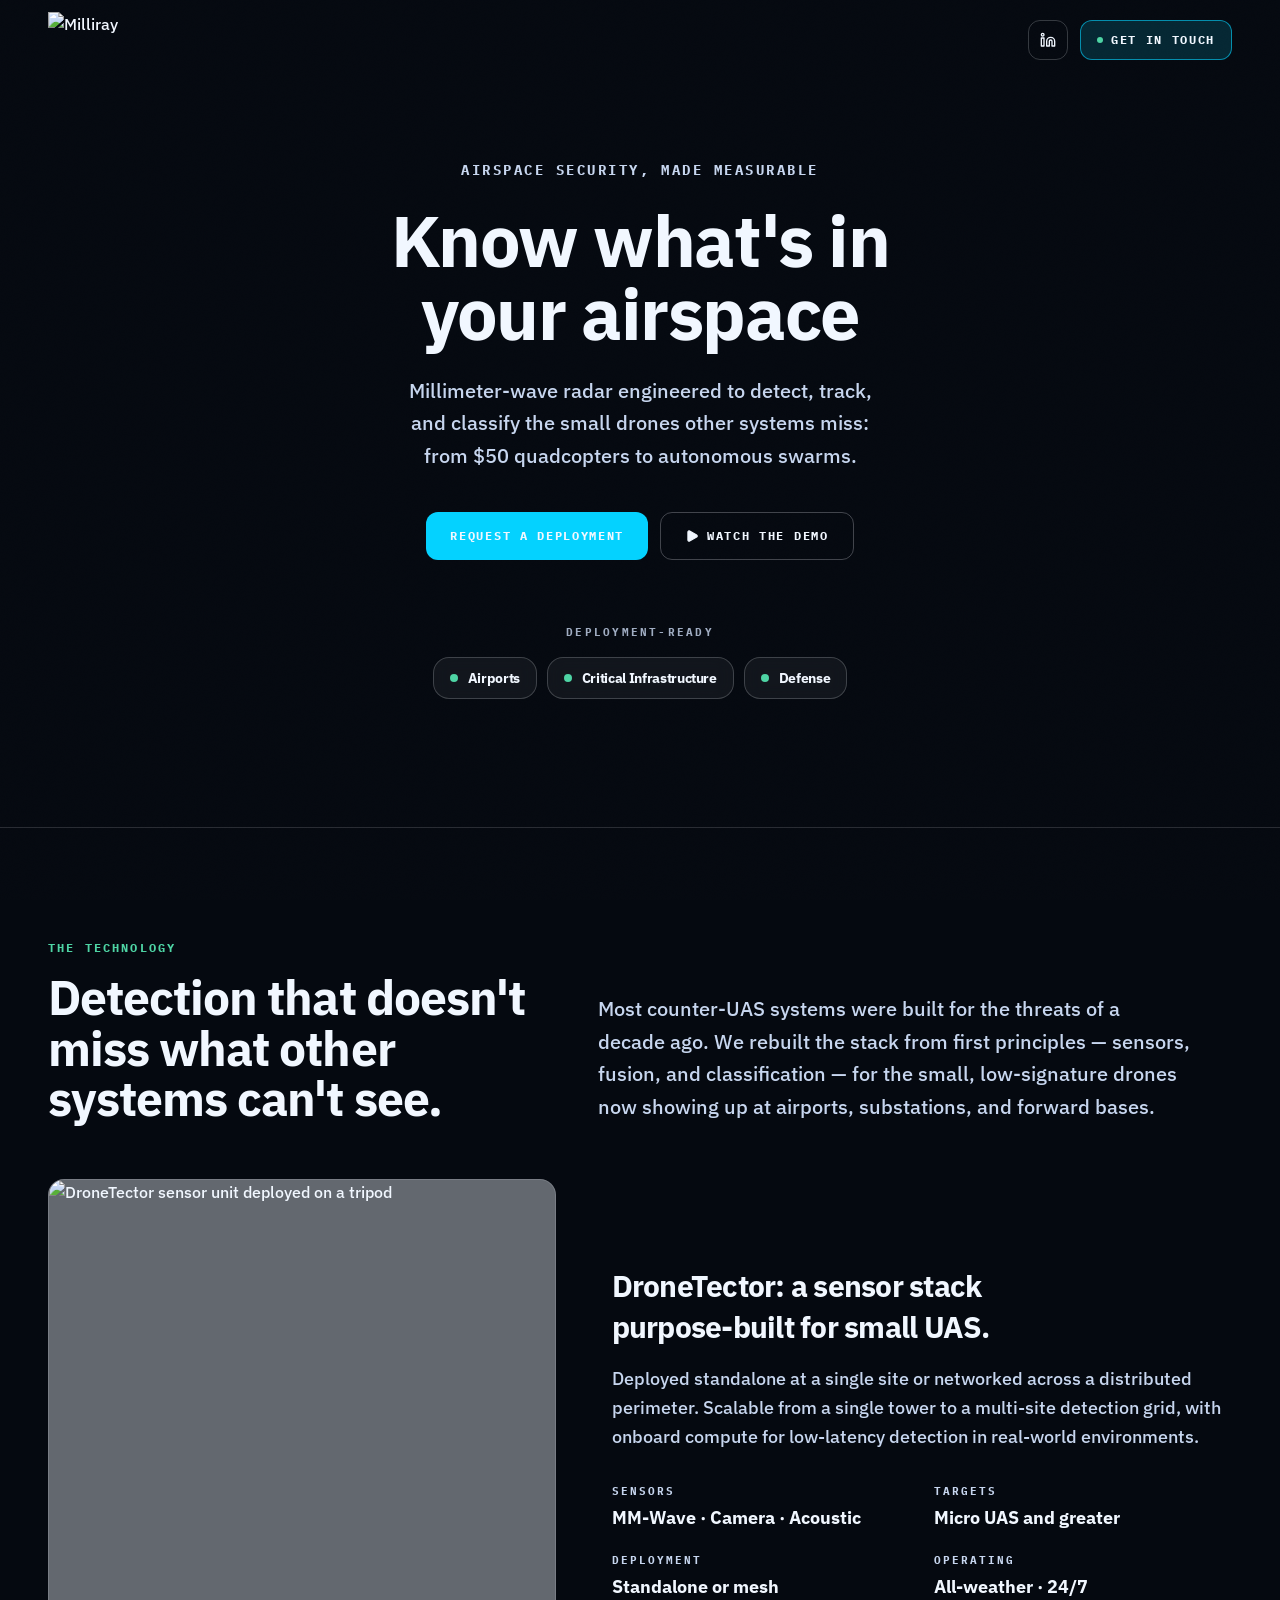
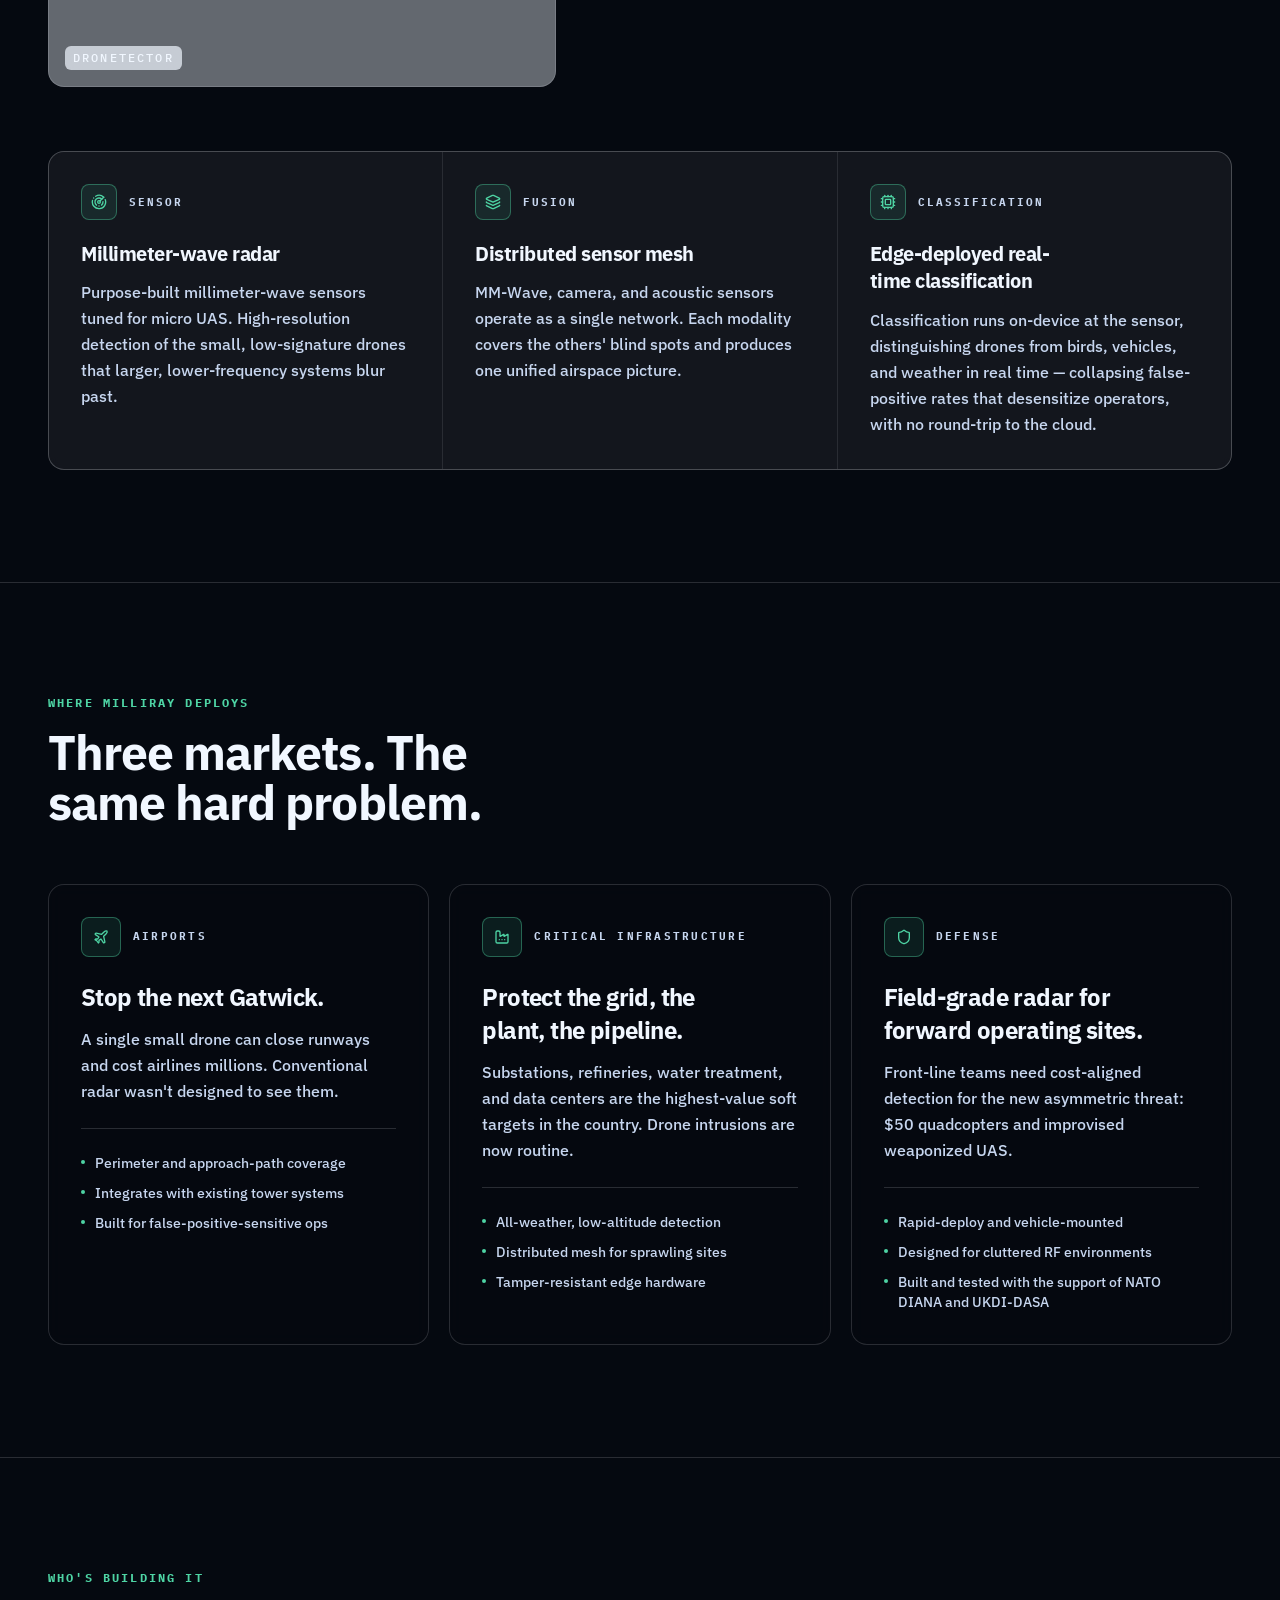
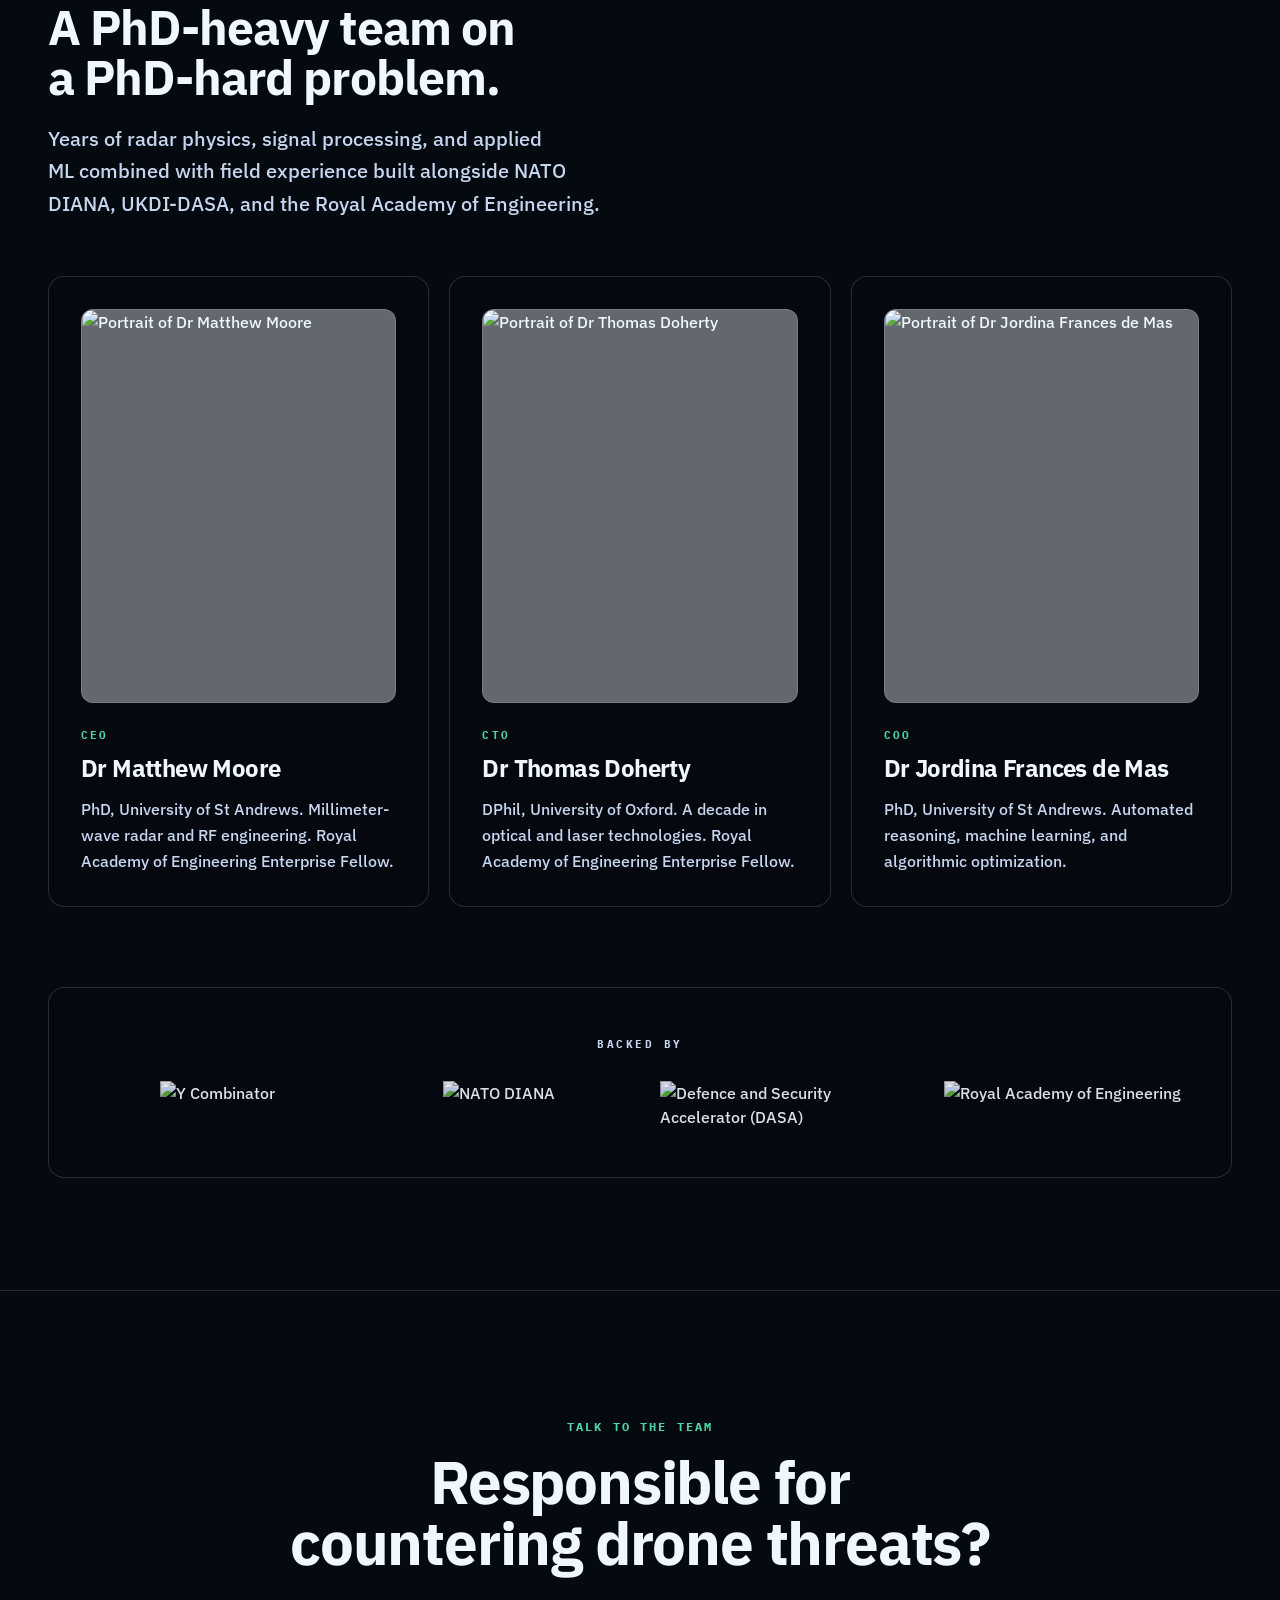
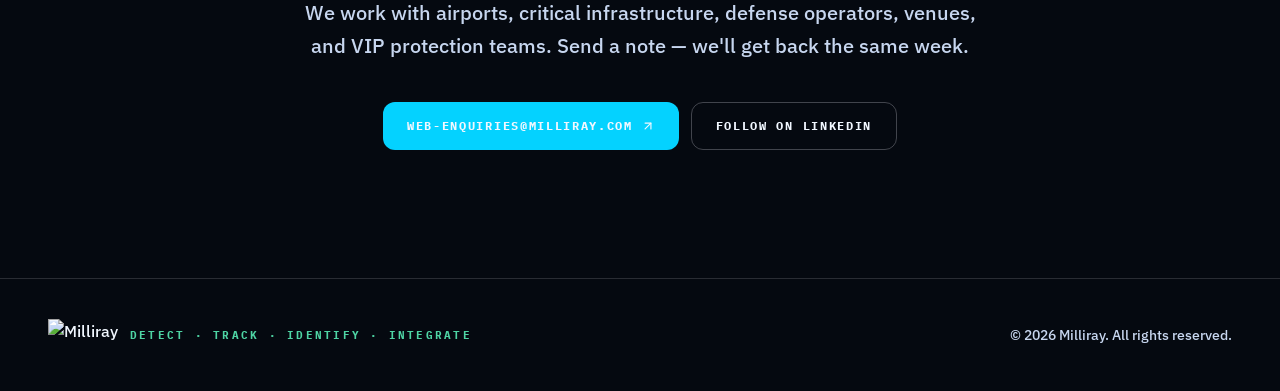
==== commit 21239a63: "rewording" ====
--- a/index.html
+++ b/index.html
@@ -10,4 +10,4 @@
         Arial,
         'Apple Color Emoji',
         'Segoe UI Emoji';
-    ">   <style>astro-island,astro-slot,astro-static-slot{display:contents}</style><script>(()=>{var e=async t=>{await(await t())()};(self.Astro||(self.Astro={})).load=e;window.dispatchEvent(new Event("astro:load"));})();</script><script>(()=>{var g=Object.defineProperty;var w=(c,s,d)=>s in c?g(c,s,{enumerable:!0,configurable:!0,writable:!0,value:d}):c[s]=d;var l=(c,s,d)=>w(c,typeof s!="symbol"?s+"":s,d);var E=new Set(["__proto__","constructor","prototype"]);{let c={0:t=>y(t),1:t=>d(t),2:t=>new RegExp(t),3:t=>new Date(t),4:t=>new Map(d(t)),5:t=>new Set(d(t)),6:t=>BigInt(t),7:t=>new URL(t),8:t=>new Uint8Array(t),9:t=>new Uint16Array(t),10:t=>new Uint32Array(t),11:t=>Number.POSITIVE_INFINITY*t},s=t=>{let[p,e]=t;return p in c?c[p](e):void 0},d=t=>t.map(s),y=t=>typeof t!="object"||t===null?t:Object.fromEntries(Object.entries(t).map(([p,e])=>[p,s(e)]));class f extends HTMLElement{constructor(){super(...arguments);l(this,"Component");l(this,"hydrator");l(this,"hydrate",async()=>{var b;if(!this.hydrator||!this.isConnected)return;let e=(b=this.parentElement)==null?void 0:b.closest("astro-island[ssr]");if(e){e.addEventListener("astro:hydrate",this.hydrate,{once:!0});return}let n=this.querySelectorAll("astro-slot"),r={},i=this.querySelectorAll("template[data-astro-template]");for(let o of i){let a=o.closest(this.tagName);a!=null&&a.isSameNode(this)&&(r[o.getAttribute("data-astro-template")||"default"]=o.innerHTML,o.remove())}for(let o of n){let a=o.closest(this.tagName);a!=null&&a.isSameNode(this)&&(r[o.getAttribute("name")||"default"]=o.innerHTML)}let u;try{u=this.hasAttribute("props")?y(JSON.parse(this.getAttribute("props"))):{}}catch(o){let a=this.getAttribute("component-url")||"<unknown>",v=this.getAttribute("component-export");throw v&&(a+=` (export ${v})`),console.error(`[hydrate] Error parsing props for component ${a}`,this.getAttribute("props"),o),o}let h;await this.hydrator(this)(this.Component,u,r,{client:this.getAttribute("client")}),this.removeAttribute("ssr"),this.dispatchEvent(new CustomEvent("astro:hydrate"))});l(this,"unmount",()=>{this.isConnected||this.dispatchEvent(new CustomEvent("astro:unmount"))})}disconnectedCallback(){document.removeEventListener("astro:after-swap",this.unmount),document.addEventListener("astro:after-swap",this.unmount,{once:!0})}connectedCallback(){if(!this.hasAttribute("await-children")||document.readyState==="interactive"||document.readyState==="complete")this.childrenConnectedCallback();else{let e=()=>{document.removeEventListener("DOMContentLoaded",e),n.disconnect(),this.childrenConnectedCallback()},n=new MutationObserver(()=>{var r;((r=this.lastChild)==null?void 0:r.nodeType)===Node.COMMENT_NODE&&this.lastChild.nodeValue==="astro:end"&&(this.lastChild.remove(),e())});n.observe(this,{childList:!0}),document.addEventListener("DOMContentLoaded",e)}}async childrenConnectedCallback(){let e=this.getAttribute("before-hydration-url");e&&await import(e),this.start()}getRetryImportUrl(e){let n=new URL(e,document.baseURI),r=`astro-retry=${Date.now()}`,i=n.hash.replace(/^#/,"");return n.hash=i?`${i}&${r}`:r,n.toString()}async importWithRetry(e){try{return await import(e)}catch(n){return await new Promise(r=>setTimeout(r,1e3)),import(this.getRetryImportUrl(e))}}handleHydrationError(e){let n=this.getAttribute("component-url"),r=new CustomEvent("astro:hydration-error",{cancelable:!0,bubbles:!0,composed:!0,detail:{error:e,componentUrl:n}});this.dispatchEvent(r)&&console.error(`[astro-island] Error hydrating ${n}`,e)}async start(){let e=JSON.parse(this.getAttribute("opts")),n=this.getAttribute("client");if(Astro[n]===void 0){window.addEventListener(`astro:${n}`,()=>this.start(),{once:!0});return}try{await Astro[n](async()=>{let r=this.getAttribute("renderer-url");try{let[i,{default:u}]=await Promise.all([this.importWithRetry(this.getAttribute("component-url")),r?this.importWithRetry(r):Promise.resolve({default:()=>()=>{}})]),h=this.getAttribute("component-export")||"default";if(h.includes(".")){this.Component=i;for(let m of h.split(".")){if(E.has(m)||!this.Component||typeof this.Component!="object"&&typeof this.Component!="function"||!Object.hasOwn(this.Component,m))throw new Error(`Invalid component export path: ${h}`);this.Component=this.Component[m]}}else{if(E.has(h))throw new Error(`Invalid component export path: ${h}`);this.Component=i[h]}return this.hydrator=u,this.hydrate}catch(i){return this.handleHydrationError(i),()=>{}}},e,this)}catch(r){this.handleHydrationError(r)}}attributeChangedCallback(){this.hydrate()}}l(f,"observedAttributes",["props"]),customElements.get("astro-island")||customElements.define("astro-island",f)}})();</script><astro-island uid="2jUUf3" prefix="r2" component-url="_ploy_static/_astro/page.BQK09BYu.js" component-export="default" renderer-url="_ploy_static/_astro/client.Bncfyed9.js" props="{}" ssr client="load" opts="{&quot;name&quot;:&quot;Page&quot;,&quot;value&quot;:true}" await-children><div class="home relative min-h-screen bg-ploy-background-primary text-ploy-text-primary"><div aria-hidden="true" class="home__noise pointer-events-none fixed inset-0 z-0 opacity-[0.04] mix-blend-overlay" style="background-image:url(&quot;data:image/svg+xml,%3Csvg xmlns=&#x27;http://www.w3.org/2000/svg&#x27; width=&#x27;190&#x27; height=&#x27;190&#x27;%3E%3Cfilter id=&#x27;n&#x27;%3E%3CfeTurbulence type=&#x27;fractalNoise&#x27; baseFrequency=&#x27;.9&#x27; numOctaves=&#x27;3&#x27; stitchTiles=&#x27;stitch&#x27;/%3E%3C/filter%3E%3Crect width=&#x27;190&#x27; height=&#x27;190&#x27; filter=&#x27;url(%23n)&#x27; opacity=&#x27;.6&#x27;/%3E%3C/svg%3E&quot;)"></div><div aria-hidden="true" class="home__map pointer-events-none fixed inset-0 z-0 opacity-[0.12]" style="background-image:url(&#x27;https://www.milliray.com/assets/img/world.svg&#x27;);background-size:cover;background-position:center;background-repeat:no-repeat"></div><div class="home__content relative z-10"><nav aria-label="Primary" class="nav mx-auto flex h-20 max-w-[1440px] items-center justify-between px-6 md:px-12"><a href="./" aria-label="Milliray" class="nav__logo flex items-center gap-3 text-ploy-text-primary"><img src="https://www.milliray.com/assets/img/mr-logo.svg" alt="Milliray" class="nav__logo-img h-12 w-auto md:h-14"/></a><div class="nav__actions flex items-center gap-2 md:gap-3"><a href="https://www.linkedin.com/company/dronetector" target="_blank" rel="noreferrer" aria-label="Milliray on LinkedIn" class="nav__icon-link inline-flex h-10 w-10 items-center justify-center rounded-xl border border-ploy-neutral-inverse-s0/20 text-ploy-text-primary transition-colors duration-150 hover:bg-ploy-background-inverse/10"><svg xmlns="http://www.w3.org/2000/svg" width="24" height="24" viewBox="0 0 24 24" fill="none" stroke="currentColor" stroke-width="2" stroke-linecap="round" stroke-linejoin="round" class="lucide lucide-linkedin h-4 w-4" aria-hidden="true"><path d="M16 8a6 6 0 0 1 6 6v7h-4v-7a2 2 0 0 0-2-2 2 2 0 0 0-2 2v7h-4v-7a6 6 0 0 1 6-6z"></path><rect width="4" height="12" x="2" y="9"></rect><circle cx="4" cy="4" r="2"></circle></svg></a><a href="#contact" class="nav__cta inline-flex h-10 items-center gap-2 rounded-xl border border-ploy-accent-primary/60 bg-ploy-accent-primary/15 px-4 font-mono text-xs font-bold uppercase tracking-[0.14em] text-ploy-text-primary transition-colors duration-150 hover:bg-ploy-accent-primary/25"><span class="nav__cta-dot inline-block h-1.5 w-1.5 rounded-full bg-ploy-accent-tertiary"></span>Get in touch</a></div></nav><main role="main" class="home__main"><section aria-label="Milliray overview" class="hero mx-auto max-w-[1280px] px-6 pb-20 pt-12 text-center md:px-12 md:pb-32 md:pt-20"><p class="hero__eyebrow font-mono text-xs font-bold uppercase tracking-[0.18em] text-ploy-text-secondary md:text-sm">Airspace security, made measurable</p><h1 class="hero__title mx-auto mt-6 max-w-[14ch] text-balance text-5xl font-bold leading-[1.02] tracking-[-0.02em] text-ploy-text-primary md:text-7xl">Know what&#x27;s in your airspace</h1><p class="hero__subtitle mx-auto mt-6 max-w-[44ch] text-balance text-lg leading-relaxed text-ploy-text-secondary md:text-xl">Millimeter-wave radar engineered to detect, track, and classify the small drones other systems miss — from $50 quadcopters to autonomous swarms.</p><div class="hero__actions mt-10 flex flex-col items-center justify-center gap-3 sm:flex-row"><a href="#contact" class="hero__cta hero__cta--primary inline-flex h-12 items-center justify-center rounded-xl bg-ploy-accent-primary px-6 font-mono text-xs font-bold uppercase tracking-[0.14em] text-ploy-text-on-accent-primary transition-colors duration-150 hover:bg-ploy-accent-primary-600">Request a deployment</a><a href="https://www.youtube.com/watch?v=50xAb06cyq4" target="_blank" rel="noreferrer" class="hero__cta hero__cta--secondary inline-flex h-12 items-center justify-center gap-2 rounded-xl border border-ploy-neutral-inverse-s0/25 px-6 font-mono text-xs font-bold uppercase tracking-[0.14em] text-ploy-text-primary transition-colors duration-150 hover:bg-ploy-background-inverse/10"><svg xmlns="http://www.w3.org/2000/svg" width="24" height="24" viewBox="0 0 24 24" fill="none" stroke="currentColor" stroke-width="2" stroke-linecap="round" stroke-linejoin="round" class="lucide lucide-play h-3.5 w-3.5 fill-current" aria-hidden="true"><path d="M5 5a2 2 0 0 1 3.008-1.728l11.997 6.998a2 2 0 0 1 .003 3.458l-12 7A2 2 0 0 1 5 19z"></path></svg>Watch the demo</a></div><div class="hero__verticals mt-16"><p class="hero__verticals-label font-mono text-[0.7rem] font-bold uppercase tracking-[0.2em] text-ploy-text-secondary opacity-80">Deployment-ready</p><ul role="list" class="hero__verticals-list mt-4 flex flex-wrap items-center justify-center gap-2.5"><li class="hero__vertical"><a href="#verticals" class="hero__vertical-link inline-flex items-center gap-2.5 rounded-2xl border border-ploy-neutral-inverse-s0/20 bg-ploy-background-inverse/5 px-4 py-2.5 backdrop-blur transition-colors duration-150 hover:border-ploy-accent-tertiary/60 hover:bg-ploy-background-inverse/15"><span aria-hidden="true" class="hero__vertical-marker block h-2 w-2 rounded-full bg-ploy-accent-tertiary"></span><span class="hero__vertical-label text-sm font-bold tracking-tight">Airports</span></a></li><li class="hero__vertical"><a href="#verticals" class="hero__vertical-link inline-flex items-center gap-2.5 rounded-2xl border border-ploy-neutral-inverse-s0/20 bg-ploy-background-inverse/5 px-4 py-2.5 backdrop-blur transition-colors duration-150 hover:border-ploy-accent-tertiary/60 hover:bg-ploy-background-inverse/15"><span aria-hidden="true" class="hero__vertical-marker block h-2 w-2 rounded-full bg-ploy-accent-tertiary"></span><span class="hero__vertical-label text-sm font-bold tracking-tight">Critical Infrastructure</span></a></li><li class="hero__vertical"><a href="#verticals" class="hero__vertical-link inline-flex items-center gap-2.5 rounded-2xl border border-ploy-neutral-inverse-s0/20 bg-ploy-background-inverse/5 px-4 py-2.5 backdrop-blur transition-colors duration-150 hover:border-ploy-accent-tertiary/60 hover:bg-ploy-background-inverse/15"><span aria-hidden="true" class="hero__vertical-marker block h-2 w-2 rounded-full bg-ploy-accent-tertiary"></span><span class="hero__vertical-label text-sm font-bold tracking-tight">Defense</span></a></li></ul></div></section><section aria-labelledby="technology-heading" class="technology border-t border-ploy-neutral-inverse-s0/15 px-6 py-20 md:px-12 md:py-28"><div class="technology__container mx-auto max-w-[1280px]"><div class="technology__header grid gap-8 md:grid-cols-[minmax(0,0.9fr)_minmax(0,1.1fr)] md:items-end"><div class="technology__intro"><p class="technology__eyebrow font-mono text-xs font-bold uppercase tracking-[0.18em] text-ploy-accent-tertiary">The technology</p><h2 id="technology-heading" class="technology__title mt-4 text-balance text-4xl font-bold leading-[1.05] tracking-[-0.02em] text-ploy-text-primary md:text-5xl">Detection that doesn&#x27;t miss what other systems can&#x27;t see.</h2></div><p class="technology__lede text-balance text-lg leading-relaxed text-ploy-text-secondary md:text-xl">Most counter-UAS systems were built for the threats of a decade ago. We rebuilt the stack from first principles — sensors, fusion, and classification — for the small, low-signature drones now showing up at airports, substations, and forward bases.</p></div><div class="technology__product mt-14 grid items-center gap-10 md:grid-cols-[minmax(0,0.9fr)_minmax(0,1.1fr)] md:gap-14"><div class="technology__product-visual relative aspect-square w-full overflow-hidden rounded-2xl border border-ploy-neutral-inverse-s0/15 bg-ploy-background-inverse/40"><img src="https://storage.googleapis.com/ployai/ed7f796a-fe41-4be0-a1c0-5f32e2339675/user/515d00d4-milliray-product-v2.jpg" alt="milliray sensor unit deployed on a tripod" loading="lazy" class="technology__product-img absolute inset-0 h-full w-full object-cover object-[center_38%]"/><div class="technology__product-caption absolute bottom-4 left-4 right-4 flex items-center justify-between text-xs"><span class="rounded-md bg-ploy-background-inverse/70 px-2 py-1 font-mono uppercase tracking-[0.18em] text-ploy-text-primary backdrop-blur">DroneTector</span></div></div><div class="technology__product-copy"><h3 class="technology__product-title text-balance text-2xl font-bold leading-snug tracking-tight md:text-3xl">DroneTector: a sensor stack purpose-built for small UAS.</h3><p class="technology__product-description mt-4 text-base leading-relaxed text-ploy-text-secondary md:text-lg">Deployed standalone at a single site or networked across a distributed perimeter. Scalable from a single tower to a multi-site detection grid, with onboard compute for low-latency detection in real-world environments.</p><dl class="technology__specs mt-8 grid grid-cols-2 gap-x-6 gap-y-5"><div class="technology__spec"><dt class="font-mono text-[0.7rem] font-bold uppercase tracking-[0.18em] text-ploy-text-secondary">Sensors</dt><dd class="mt-1 text-lg font-bold">MM-Wave · Camera · Acoustic</dd></div><div class="technology__spec"><dt class="font-mono text-[0.7rem] font-bold uppercase tracking-[0.18em] text-ploy-text-secondary">Targets</dt><dd class="mt-1 text-lg font-bold">Micro UAS and greater</dd></div><div class="technology__spec"><dt class="font-mono text-[0.7rem] font-bold uppercase tracking-[0.18em] text-ploy-text-secondary">Deployment</dt><dd class="mt-1 text-lg font-bold">Standalone or mesh</dd></div><div class="technology__spec"><dt class="font-mono text-[0.7rem] font-bold uppercase tracking-[0.18em] text-ploy-text-secondary">Operating</dt><dd class="mt-1 text-lg font-bold">All-weather, 24/7</dd></div></dl></div></div><ul role="list" class="technology__capabilities mt-16 grid gap-px overflow-hidden rounded-2xl border border-ploy-neutral-inverse-s0/15 bg-ploy-neutral-inverse-s0/15 md:grid-cols-3"><li class="technology__capability bg-ploy-background-primary/60 p-7 backdrop-blur md:p-8"><div class="technology__capability-head flex items-center gap-3"><span class="technology__capability-icon inline-flex h-9 w-9 items-center justify-center rounded-lg border border-ploy-accent-tertiary/40 bg-ploy-accent-tertiary/10 text-ploy-accent-tertiary"><svg xmlns="http://www.w3.org/2000/svg" width="24" height="24" viewBox="0 0 24 24" fill="none" stroke="currentColor" stroke-width="2" stroke-linecap="round" stroke-linejoin="round" class="lucide lucide-radar h-4 w-4" aria-hidden="true"><path d="M19.07 4.93A10 10 0 0 0 6.99 3.34"></path><path d="M4 6h.01"></path><path d="M2.29 9.62A10 10 0 1 0 21.31 8.35"></path><path d="M16.24 7.76A6 6 0 1 0 8.23 16.67"></path><path d="M12 18h.01"></path><path d="M17.99 11.66A6 6 0 0 1 15.77 16.67"></path><circle cx="12" cy="12" r="2"></circle><path d="m13.41 10.59 5.66-5.66"></path></svg></span><span class="technology__capability-label font-mono text-[0.7rem] font-bold uppercase tracking-[0.18em] text-ploy-text-secondary">Sensor</span></div><h3 class="technology__capability-title mt-5 text-balance text-xl font-bold leading-snug tracking-tight">Millimeter-wave radar</h3><p class="technology__capability-description mt-3 text-sm leading-relaxed text-ploy-text-secondary md:text-base">Purpose-built millimeter-wave sensors tuned for nano and micro UAS — high-resolution detection of the small, low-signature drones that larger, lower-frequency systems blur past.</p></li><li class="technology__capability bg-ploy-background-primary/60 p-7 backdrop-blur md:p-8"><div class="technology__capability-head flex items-center gap-3"><span class="technology__capability-icon inline-flex h-9 w-9 items-center justify-center rounded-lg border border-ploy-accent-tertiary/40 bg-ploy-accent-tertiary/10 text-ploy-accent-tertiary"><svg xmlns="http://www.w3.org/2000/svg" width="24" height="24" viewBox="0 0 24 24" fill="none" stroke="currentColor" stroke-width="2" stroke-linecap="round" stroke-linejoin="round" class="lucide lucide-layers h-4 w-4" aria-hidden="true"><path d="M12.83 2.18a2 2 0 0 0-1.66 0L2.6 6.08a1 1 0 0 0 0 1.83l8.58 3.91a2 2 0 0 0 1.66 0l8.58-3.9a1 1 0 0 0 0-1.83z"></path><path d="M2 12a1 1 0 0 0 .58.91l8.6 3.91a2 2 0 0 0 1.65 0l8.58-3.9A1 1 0 0 0 22 12"></path><path d="M2 17a1 1 0 0 0 .58.91l8.6 3.91a2 2 0 0 0 1.65 0l8.58-3.9A1 1 0 0 0 22 17"></path></svg></span><span class="technology__capability-label font-mono text-[0.7rem] font-bold uppercase tracking-[0.18em] text-ploy-text-secondary">Fusion</span></div><h3 class="technology__capability-title mt-5 text-balance text-xl font-bold leading-snug tracking-tight">Distributed sensor mesh</h3><p class="technology__capability-description mt-3 text-sm leading-relaxed text-ploy-text-secondary md:text-base">MM-Wave, camera, and acoustic sensors operate as a single network. Each modality covers the others&#x27; blind spots and produces one unified airspace picture.</p></li><li class="technology__capability bg-ploy-background-primary/60 p-7 backdrop-blur md:p-8"><div class="technology__capability-head flex items-center gap-3"><span class="technology__capability-icon inline-flex h-9 w-9 items-center justify-center rounded-lg border border-ploy-accent-tertiary/40 bg-ploy-accent-tertiary/10 text-ploy-accent-tertiary"><svg xmlns="http://www.w3.org/2000/svg" width="24" height="24" viewBox="0 0 24 24" fill="none" stroke="currentColor" stroke-width="2" stroke-linecap="round" stroke-linejoin="round" class="lucide lucide-cpu h-4 w-4" aria-hidden="true"><path d="M12 20v2"></path><path d="M12 2v2"></path><path d="M17 20v2"></path><path d="M17 2v2"></path><path d="M2 12h2"></path><path d="M2 17h2"></path><path d="M2 7h2"></path><path d="M20 12h2"></path><path d="M20 17h2"></path><path d="M20 7h2"></path><path d="M7 20v2"></path><path d="M7 2v2"></path><rect x="4" y="4" width="16" height="16" rx="2"></rect><rect x="8" y="8" width="8" height="8" rx="1"></rect></svg></span><span class="technology__capability-label font-mono text-[0.7rem] font-bold uppercase tracking-[0.18em] text-ploy-text-secondary">Classification</span></div><h3 class="technology__capability-title mt-5 text-balance text-xl font-bold leading-snug tracking-tight">Edge-deployed real-time classification</h3><p class="technology__capability-description mt-3 text-sm leading-relaxed text-ploy-text-secondary md:text-base">Classification runs on-device at the sensor, distinguishing drones from birds, vehicles, and weather in real time — collapsing false-positive rates that desensitize operators, with no round-trip to the cloud.</p></li></ul></div></section><section id="verticals" aria-labelledby="verticals-heading" class="verticals scroll-mt-24 border-t border-ploy-neutral-inverse-s0/15 px-6 py-20 md:px-12 md:py-28"><div class="verticals__container mx-auto max-w-[1280px]"><div class="verticals__header max-w-3xl"><p class="verticals__eyebrow font-mono text-xs font-bold uppercase tracking-[0.18em] text-ploy-accent-tertiary">Where Milliray deploys</p><h2 id="verticals-heading" class="verticals__title mt-4 text-balance text-4xl font-bold leading-[1.05] tracking-[-0.02em] text-ploy-text-primary md:text-5xl">Three markets. The same hard problem.</h2></div><ul role="list" class="verticals__list mt-14 grid gap-5 md:grid-cols-3"><li class="verticals__item group relative flex flex-col rounded-2xl border border-ploy-neutral-inverse-s0/15 bg-ploy-background-primary/60 p-7 backdrop-blur md:p-8"><div class="verticals__item-head flex items-center gap-3"><span class="verticals__item-icon inline-flex h-10 w-10 items-center justify-center rounded-lg border border-ploy-accent-tertiary/40 bg-ploy-accent-tertiary/10 text-ploy-accent-tertiary"><svg xmlns="http://www.w3.org/2000/svg" width="24" height="24" viewBox="0 0 24 24" fill="none" stroke="currentColor" stroke-width="2" stroke-linecap="round" stroke-linejoin="round" class="lucide lucide-plane h-4 w-4" aria-hidden="true"><path d="M17.8 19.2 16 11l3.5-3.5C21 6 21.5 4 21 3c-1-.5-3 0-4.5 1.5L13 8 4.8 6.2c-.5-.1-.9.1-1.1.5l-.3.5c-.2.5-.1 1 .3 1.3L9 12l-2 3H4l-1 1 3 2 2 3 1-1v-3l3-2 3.5 5.3c.3.4.8.5 1.3.3l.5-.2c.4-.3.6-.7.5-1.2z"></path></svg></span><span class="verticals__item-label font-mono text-[0.7rem] font-bold uppercase tracking-[0.2em] text-ploy-text-secondary">Airports</span></div><h3 class="verticals__item-title mt-6 text-balance text-2xl font-bold leading-snug tracking-tight">Stop the next Gatwick.</h3><p class="verticals__item-description mt-3 text-sm leading-relaxed text-ploy-text-secondary md:text-base">A single small drone can close runways and cost airlines millions. Conventional radar wasn&#x27;t designed to see them.</p><ul role="list" class="verticals__item-bullets mt-6 space-y-2.5 border-t border-ploy-neutral-inverse-s0/15 pt-6"><li class="verticals__item-bullet flex items-start gap-2.5 text-sm text-ploy-text-secondary"><span aria-hidden="true" class="verticals__item-bullet-marker mt-[0.5em] block h-1 w-1 shrink-0 rounded-full bg-ploy-accent-tertiary"></span><span>Perimeter and approach-path coverage</span></li><li class="verticals__item-bullet flex items-start gap-2.5 text-sm text-ploy-text-secondary"><span aria-hidden="true" class="verticals__item-bullet-marker mt-[0.5em] block h-1 w-1 shrink-0 rounded-full bg-ploy-accent-tertiary"></span><span>Integrates with existing tower systems</span></li><li class="verticals__item-bullet flex items-start gap-2.5 text-sm text-ploy-text-secondary"><span aria-hidden="true" class="verticals__item-bullet-marker mt-[0.5em] block h-1 w-1 shrink-0 rounded-full bg-ploy-accent-tertiary"></span><span>Built for false-positive-sensitive ops</span></li></ul></li><li class="verticals__item group relative flex flex-col rounded-2xl border border-ploy-neutral-inverse-s0/15 bg-ploy-background-primary/60 p-7 backdrop-blur md:p-8"><div class="verticals__item-head flex items-center gap-3"><span class="verticals__item-icon inline-flex h-10 w-10 items-center justify-center rounded-lg border border-ploy-accent-tertiary/40 bg-ploy-accent-tertiary/10 text-ploy-accent-tertiary"><svg xmlns="http://www.w3.org/2000/svg" width="24" height="24" viewBox="0 0 24 24" fill="none" stroke="currentColor" stroke-width="2" stroke-linecap="round" stroke-linejoin="round" class="lucide lucide-factory h-4 w-4" aria-hidden="true"><path d="M12 16h.01"></path><path d="M16 16h.01"></path><path d="M3 19a2 2 0 0 0 2 2h14a2 2 0 0 0 2-2V8.5a.5.5 0 0 0-.769-.422l-4.462 2.844A.5.5 0 0 1 15 10.5v-2a.5.5 0 0 0-.769-.422L9.77 10.922A.5.5 0 0 1 9 10.5V5a2 2 0 0 0-2-2H5a2 2 0 0 0-2 2z"></path><path d="M8 16h.01"></path></svg></span><span class="verticals__item-label font-mono text-[0.7rem] font-bold uppercase tracking-[0.2em] text-ploy-text-secondary">Critical Infrastructure</span></div><h3 class="verticals__item-title mt-6 text-balance text-2xl font-bold leading-snug tracking-tight">Protect the grid, the plant, the pipeline.</h3><p class="verticals__item-description mt-3 text-sm leading-relaxed text-ploy-text-secondary md:text-base">Substations, refineries, water treatment, and data centers are the highest-value soft targets in the country. Drone intrusions are now routine.</p><ul role="list" class="verticals__item-bullets mt-6 space-y-2.5 border-t border-ploy-neutral-inverse-s0/15 pt-6"><li class="verticals__item-bullet flex items-start gap-2.5 text-sm text-ploy-text-secondary"><span aria-hidden="true" class="verticals__item-bullet-marker mt-[0.5em] block h-1 w-1 shrink-0 rounded-full bg-ploy-accent-tertiary"></span><span>All-weather, low-altitude detection</span></li><li class="verticals__item-bullet flex items-start gap-2.5 text-sm text-ploy-text-secondary"><span aria-hidden="true" class="verticals__item-bullet-marker mt-[0.5em] block h-1 w-1 shrink-0 rounded-full bg-ploy-accent-tertiary"></span><span>Distributed mesh for sprawling sites</span></li><li class="verticals__item-bullet flex items-start gap-2.5 text-sm text-ploy-text-secondary"><span aria-hidden="true" class="verticals__item-bullet-marker mt-[0.5em] block h-1 w-1 shrink-0 rounded-full bg-ploy-accent-tertiary"></span><span>Tamper-resistant edge hardware</span></li></ul></li><li class="verticals__item group relative flex flex-col rounded-2xl border border-ploy-neutral-inverse-s0/15 bg-ploy-background-primary/60 p-7 backdrop-blur md:p-8"><div class="verticals__item-head flex items-center gap-3"><span class="verticals__item-icon inline-flex h-10 w-10 items-center justify-center rounded-lg border border-ploy-accent-tertiary/40 bg-ploy-accent-tertiary/10 text-ploy-accent-tertiary"><svg xmlns="http://www.w3.org/2000/svg" width="24" height="24" viewBox="0 0 24 24" fill="none" stroke="currentColor" stroke-width="2" stroke-linecap="round" stroke-linejoin="round" class="lucide lucide-shield h-4 w-4" aria-hidden="true"><path d="M20 13c0 5-3.5 7.5-7.66 8.95a1 1 0 0 1-.67-.01C7.5 20.5 4 18 4 13V6a1 1 0 0 1 1-1c2 0 4.5-1.2 6.24-2.72a1.17 1.17 0 0 1 1.52 0C14.51 3.81 17 5 19 5a1 1 0 0 1 1 1z"></path></svg></span><span class="verticals__item-label font-mono text-[0.7rem] font-bold uppercase tracking-[0.2em] text-ploy-text-secondary">Defense</span></div><h3 class="verticals__item-title mt-6 text-balance text-2xl font-bold leading-snug tracking-tight">Field-grade radar for forward operating sites.</h3><p class="verticals__item-description mt-3 text-sm leading-relaxed text-ploy-text-secondary md:text-base">Front-line teams need cost-aligned detection for the new asymmetric threat: $50 quadcopters and improvised weaponized UAS.</p><ul role="list" class="verticals__item-bullets mt-6 space-y-2.5 border-t border-ploy-neutral-inverse-s0/15 pt-6"><li class="verticals__item-bullet flex items-start gap-2.5 text-sm text-ploy-text-secondary"><span aria-hidden="true" class="verticals__item-bullet-marker mt-[0.5em] block h-1 w-1 shrink-0 rounded-full bg-ploy-accent-tertiary"></span><span>Rapid-deploy and vehicle-mounted</span></li><li class="verticals__item-bullet flex items-start gap-2.5 text-sm text-ploy-text-secondary"><span aria-hidden="true" class="verticals__item-bullet-marker mt-[0.5em] block h-1 w-1 shrink-0 rounded-full bg-ploy-accent-tertiary"></span><span>Designed for cluttered RF environments</span></li><li class="verticals__item-bullet flex items-start gap-2.5 text-sm text-ploy-text-secondary"><span aria-hidden="true" class="verticals__item-bullet-marker mt-[0.5em] block h-1 w-1 shrink-0 rounded-full bg-ploy-accent-tertiary"></span><span>Built and tested with the support of NATO DIANA and UKDI-DASA</span></li></ul></li></ul></div></section><section aria-labelledby="team-heading" class="team border-t border-ploy-neutral-inverse-s0/15 px-6 py-20 md:px-12 md:py-28"><div class="team__container mx-auto max-w-[1280px]"><div class="team__header max-w-3xl"><p class="team__eyebrow font-mono text-xs font-bold uppercase tracking-[0.18em] text-ploy-accent-tertiary">Who&#x27;s building it</p><h2 id="team-heading" class="team__title mt-4 text-balance text-4xl font-bold leading-[1.05] tracking-[-0.02em] text-ploy-text-primary md:text-5xl">A PhD-heavy team on a PhD-hard problem.</h2><p class="team__lede mt-5 text-balance text-lg leading-relaxed text-ploy-text-secondary md:text-xl">Years of radar physics, signal processing, and applied ML combined with field experience built alongside NATO DIANA, UKDI-DASA, and the Royal Academy of Engineering.</p></div><ul role="list" class="team__founders mt-14 grid gap-5 md:grid-cols-3"><li class="team__founder rounded-2xl border border-ploy-neutral-inverse-s0/15 bg-ploy-background-primary/60 p-7 backdrop-blur md:p-8"><div class="team__founder-portrait mb-6 aspect-[4/5] w-full overflow-hidden rounded-xl border border-ploy-neutral-inverse-s0/15 bg-ploy-background-inverse/40"><img src="https://storage.googleapis.com/ployai/ed7f796a-fe41-4be0-a1c0-5f32e2339675/user/ca78dbeb-matthew-moore-headshot.jpg" alt="Portrait of Dr Matthew Moore" loading="lazy" class="team__founder-portrait-img h-full w-full object-cover"/></div><p class="team__founder-role font-mono text-[0.7rem] font-bold uppercase tracking-[0.2em] text-ploy-accent-tertiary">CEO</p><h3 class="team__founder-name mt-2 text-xl font-bold tracking-tight md:text-2xl">Dr Matthew Moore</h3><p class="team__founder-credentials mt-3 text-sm leading-relaxed text-ploy-text-secondary md:text-base">PhD, University of St Andrews. Millimeter-wave radar and RF engineering. Royal Academy of Engineering Enterprise Fellow.</p></li><li class="team__founder rounded-2xl border border-ploy-neutral-inverse-s0/15 bg-ploy-background-primary/60 p-7 backdrop-blur md:p-8"><div class="team__founder-portrait mb-6 aspect-[4/5] w-full overflow-hidden rounded-xl border border-ploy-neutral-inverse-s0/15 bg-ploy-background-inverse/40"><img src="https://storage.googleapis.com/ployai/ed7f796a-fe41-4be0-a1c0-5f32e2339675/user/468d19fe-td-headshot.jpg" alt="Portrait of Dr Thomas Doherty" loading="lazy" class="team__founder-portrait-img h-full w-full object-cover"/></div><p class="team__founder-role font-mono text-[0.7rem] font-bold uppercase tracking-[0.2em] text-ploy-accent-tertiary">CTO</p><h3 class="team__founder-name mt-2 text-xl font-bold tracking-tight md:text-2xl">Dr Thomas Doherty</h3><p class="team__founder-credentials mt-3 text-sm leading-relaxed text-ploy-text-secondary md:text-base">DPhil, University of Oxford. A decade in optical and laser technologies. Royal Academy of Engineering Enterprise Fellow.</p></li><li class="team__founder rounded-2xl border border-ploy-neutral-inverse-s0/15 bg-ploy-background-primary/60 p-7 backdrop-blur md:p-8"><div class="team__founder-portrait mb-6 aspect-[4/5] w-full overflow-hidden rounded-xl border border-ploy-neutral-inverse-s0/15 bg-ploy-background-inverse/40"><img src="https://storage.googleapis.com/ployai/ed7f796a-fe41-4be0-a1c0-5f32e2339675/user/5b6978df-jf-headshot.jpg" alt="Portrait of Dr Jordina Frances de Mas" loading="lazy" class="team__founder-portrait-img h-full w-full object-cover"/></div><p class="team__founder-role font-mono text-[0.7rem] font-bold uppercase tracking-[0.2em] text-ploy-accent-tertiary">COO</p><h3 class="team__founder-name mt-2 text-xl font-bold tracking-tight md:text-2xl">Dr Jordina Frances de Mas</h3><p class="team__founder-credentials mt-3 text-sm leading-relaxed text-ploy-text-secondary md:text-base">PhD, University of St Andrews. Automated reasoning, machine learning, and algorithmic optimization.</p></li></ul><div class="team__backers mt-20 rounded-2xl border border-ploy-neutral-inverse-s0/15 bg-ploy-background-primary/60 px-7 py-10 backdrop-blur md:px-12 md:py-12"><p class="team__backers-label text-center font-mono text-[0.7rem] font-bold uppercase tracking-[0.22em] text-ploy-text-secondary">Backed by</p><ul role="list" class="team__backers-list mt-7 grid grid-cols-2 items-center justify-items-center gap-x-10 gap-y-8 md:grid-cols-4"><li class="team__backer flex items-center justify-center"><a href="https://www.ycombinator.com/" target="_blank" rel="noreferrer" aria-label="Y Combinator (opens in new tab)" class="team__backer-link block opacity-90 transition-opacity duration-150 hover:opacity-100"><img src="https://www.milliray.com/assets/img/support/yc.png" alt="Y Combinator" loading="lazy" class="team__backer-img h-10 w-auto object-contain md:h-12"/></a></li><li class="team__backer flex items-center justify-center"><a href="https://www.diana.nato.int/" target="_blank" rel="noreferrer" aria-label="NATO DIANA (opens in new tab)" class="team__backer-link block opacity-90 transition-opacity duration-150 hover:opacity-100"><img src="https://www.milliray.com/assets/img/support/diana.png" alt="NATO DIANA" loading="lazy" class="team__backer-img h-10 w-auto object-contain md:h-12"/></a></li><li class="team__backer flex items-center justify-center"><a href="https://www.gov.uk/government/organisations/defence-and-security-accelerator" target="_blank" rel="noreferrer" aria-label="Defence and Security Accelerator (opens in new tab)" class="team__backer-link block opacity-90 transition-opacity duration-150 hover:opacity-100"><img src="https://www.milliray.com/assets/img/support/dasa.png" alt="Defence and Security Accelerator (DASA)" loading="lazy" class="team__backer-img h-10 w-auto object-contain md:h-12"/></a></li><li class="team__backer flex items-center justify-center"><a href="https://raeng.org.uk/" target="_blank" rel="noreferrer" aria-label="Royal Academy of Engineering (opens in new tab)" class="team__backer-link block opacity-90 transition-opacity duration-150 hover:opacity-100"><img src="https://www.milliray.com/assets/img/support/raeng.PNG" alt="Royal Academy of Engineering" loading="lazy" class="team__backer-img h-10 w-auto object-contain md:h-12"/></a></li></ul></div></div></section><section id="contact" aria-labelledby="contact-heading" class="contact border-t border-ploy-neutral-inverse-s0/15 px-6 py-24 md:px-12 md:py-32"><div class="contact__container mx-auto max-w-[1080px] text-center"><p class="contact__eyebrow font-mono text-xs font-bold uppercase tracking-[0.18em] text-ploy-accent-tertiary">Talk to the team</p><h2 id="contact-heading" class="contact__title mx-auto mt-4 max-w-[20ch] text-balance text-5xl font-bold leading-[1.02] tracking-[-0.02em] text-ploy-text-primary md:text-6xl">Responsible for countering drone threats?</h2><p class="contact__lede mx-auto mt-6 max-w-[58ch] text-balance text-lg leading-relaxed text-ploy-text-secondary md:text-xl">We work with airports, critical infrastructure, defense operators, venues, and VIP protection teams. Send a note — we&#x27;ll get back the same week.</p><div class="contact__actions mt-10 flex flex-col items-center justify-center gap-3 sm:flex-row"><a href="mailto:web-enquiries@milliray.com" class="contact__cta contact__cta--primary inline-flex h-12 items-center gap-2 rounded-xl bg-ploy-accent-primary px-6 font-mono text-xs font-bold uppercase tracking-[0.14em] text-ploy-text-on-accent-primary transition-colors duration-150 hover:bg-ploy-accent-primary-600">web-enquiries@milliray.com<svg xmlns="http://www.w3.org/2000/svg" width="24" height="24" viewBox="0 0 24 24" fill="none" stroke="currentColor" stroke-width="2" stroke-linecap="round" stroke-linejoin="round" class="lucide lucide-arrow-up-right h-3.5 w-3.5" aria-hidden="true"><path d="M7 7h10v10"></path><path d="M7 17 17 7"></path></svg></a><a href="https://www.linkedin.com/company/dronetector" target="_blank" rel="noreferrer" class="contact__cta contact__cta--secondary inline-flex h-12 items-center gap-2 rounded-xl border border-ploy-neutral-inverse-s0/25 px-6 font-mono text-xs font-bold uppercase tracking-[0.14em] text-ploy-text-primary transition-colors duration-150 hover:bg-ploy-background-inverse/10">Follow on LinkedIn</a></div></div></section></main><footer class="footer border-t border-ploy-neutral-inverse-s0/15 px-6 py-10 md:px-12"><div class="footer__container mx-auto flex max-w-[1280px] flex-col items-center justify-between gap-6 text-center md:flex-row md:text-left"><div class="footer__brand flex items-center gap-3"><img src="https://www.milliray.com/assets/img/mr-logo.svg" alt="Milliray" class="footer__logo h-8 w-auto"/><span class="footer__tagline font-mono text-[0.7rem] font-bold uppercase tracking-[0.2em] text-ploy-accent-tertiary">Detect · Track · Identify · Integrate</span></div><p class="footer__copy text-xs text-ploy-text-secondary md:text-sm">© 2026 Milliray. All rights reserved.</p></div></footer></div></div><!--astro:end--></astro-island>  </body></html>
+    ">   <style>astro-island,astro-slot,astro-static-slot{display:contents}</style><script>(()=>{var e=async t=>{await(await t())()};(self.Astro||(self.Astro={})).load=e;window.dispatchEvent(new Event("astro:load"));})();</script><script>(()=>{var g=Object.defineProperty;var w=(c,s,d)=>s in c?g(c,s,{enumerable:!0,configurable:!0,writable:!0,value:d}):c[s]=d;var l=(c,s,d)=>w(c,typeof s!="symbol"?s+"":s,d);var E=new Set(["__proto__","constructor","prototype"]);{let c={0:t=>y(t),1:t=>d(t),2:t=>new RegExp(t),3:t=>new Date(t),4:t=>new Map(d(t)),5:t=>new Set(d(t)),6:t=>BigInt(t),7:t=>new URL(t),8:t=>new Uint8Array(t),9:t=>new Uint16Array(t),10:t=>new Uint32Array(t),11:t=>Number.POSITIVE_INFINITY*t},s=t=>{let[p,e]=t;return p in c?c[p](e):void 0},d=t=>t.map(s),y=t=>typeof t!="object"||t===null?t:Object.fromEntries(Object.entries(t).map(([p,e])=>[p,s(e)]));class f extends HTMLElement{constructor(){super(...arguments);l(this,"Component");l(this,"hydrator");l(this,"hydrate",async()=>{var b;if(!this.hydrator||!this.isConnected)return;let e=(b=this.parentElement)==null?void 0:b.closest("astro-island[ssr]");if(e){e.addEventListener("astro:hydrate",this.hydrate,{once:!0});return}let n=this.querySelectorAll("astro-slot"),r={},i=this.querySelectorAll("template[data-astro-template]");for(let o of i){let a=o.closest(this.tagName);a!=null&&a.isSameNode(this)&&(r[o.getAttribute("data-astro-template")||"default"]=o.innerHTML,o.remove())}for(let o of n){let a=o.closest(this.tagName);a!=null&&a.isSameNode(this)&&(r[o.getAttribute("name")||"default"]=o.innerHTML)}let u;try{u=this.hasAttribute("props")?y(JSON.parse(this.getAttribute("props"))):{}}catch(o){let a=this.getAttribute("component-url")||"<unknown>",v=this.getAttribute("component-export");throw v&&(a+=` (export ${v})`),console.error(`[hydrate] Error parsing props for component ${a}`,this.getAttribute("props"),o),o}let h;await this.hydrator(this)(this.Component,u,r,{client:this.getAttribute("client")}),this.removeAttribute("ssr"),this.dispatchEvent(new CustomEvent("astro:hydrate"))});l(this,"unmount",()=>{this.isConnected||this.dispatchEvent(new CustomEvent("astro:unmount"))})}disconnectedCallback(){document.removeEventListener("astro:after-swap",this.unmount),document.addEventListener("astro:after-swap",this.unmount,{once:!0})}connectedCallback(){if(!this.hasAttribute("await-children")||document.readyState==="interactive"||document.readyState==="complete")this.childrenConnectedCallback();else{let e=()=>{document.removeEventListener("DOMContentLoaded",e),n.disconnect(),this.childrenConnectedCallback()},n=new MutationObserver(()=>{var r;((r=this.lastChild)==null?void 0:r.nodeType)===Node.COMMENT_NODE&&this.lastChild.nodeValue==="astro:end"&&(this.lastChild.remove(),e())});n.observe(this,{childList:!0}),document.addEventListener("DOMContentLoaded",e)}}async childrenConnectedCallback(){let e=this.getAttribute("before-hydration-url");e&&await import(e),this.start()}getRetryImportUrl(e){let n=new URL(e,document.baseURI),r=`astro-retry=${Date.now()}`,i=n.hash.replace(/^#/,"");return n.hash=i?`${i}&${r}`:r,n.toString()}async importWithRetry(e){try{return await import(e)}catch(n){return await new Promise(r=>setTimeout(r,1e3)),import(this.getRetryImportUrl(e))}}handleHydrationError(e){let n=this.getAttribute("component-url"),r=new CustomEvent("astro:hydration-error",{cancelable:!0,bubbles:!0,composed:!0,detail:{error:e,componentUrl:n}});this.dispatchEvent(r)&&console.error(`[astro-island] Error hydrating ${n}`,e)}async start(){let e=JSON.parse(this.getAttribute("opts")),n=this.getAttribute("client");if(Astro[n]===void 0){window.addEventListener(`astro:${n}`,()=>this.start(),{once:!0});return}try{await Astro[n](async()=>{let r=this.getAttribute("renderer-url");try{let[i,{default:u}]=await Promise.all([this.importWithRetry(this.getAttribute("component-url")),r?this.importWithRetry(r):Promise.resolve({default:()=>()=>{}})]),h=this.getAttribute("component-export")||"default";if(h.includes(".")){this.Component=i;for(let m of h.split(".")){if(E.has(m)||!this.Component||typeof this.Component!="object"&&typeof this.Component!="function"||!Object.hasOwn(this.Component,m))throw new Error(`Invalid component export path: ${h}`);this.Component=this.Component[m]}}else{if(E.has(h))throw new Error(`Invalid component export path: ${h}`);this.Component=i[h]}return this.hydrator=u,this.hydrate}catch(i){return this.handleHydrationError(i),()=>{}}},e,this)}catch(r){this.handleHydrationError(r)}}attributeChangedCallback(){this.hydrate()}}l(f,"observedAttributes",["props"]),customElements.get("astro-island")||customElements.define("astro-island",f)}})();</script><astro-island uid="2jUUf3" prefix="r2" component-url="_ploy_static/_astro/page.BQK09BYu.js" component-export="default" renderer-url="_ploy_static/_astro/client.Bncfyed9.js" props="{}" ssr client="load" opts="{&quot;name&quot;:&quot;Page&quot;,&quot;value&quot;:true}" await-children><div class="home relative min-h-screen bg-ploy-background-primary text-ploy-text-primary"><div aria-hidden="true" class="home__noise pointer-events-none fixed inset-0 z-0 opacity-[0.04] mix-blend-overlay" style="background-image:url(&quot;data:image/svg+xml,%3Csvg xmlns=&#x27;http://www.w3.org/2000/svg&#x27; width=&#x27;190&#x27; height=&#x27;190&#x27;%3E%3Cfilter id=&#x27;n&#x27;%3E%3CfeTurbulence type=&#x27;fractalNoise&#x27; baseFrequency=&#x27;.9&#x27; numOctaves=&#x27;3&#x27; stitchTiles=&#x27;stitch&#x27;/%3E%3C/filter%3E%3Crect width=&#x27;190&#x27; height=&#x27;190&#x27; filter=&#x27;url(%23n)&#x27; opacity=&#x27;.6&#x27;/%3E%3C/svg%3E&quot;)"></div><div aria-hidden="true" class="home__map pointer-events-none fixed inset-0 z-0 opacity-[0.12]" style="background-image:url(&#x27;https://www.milliray.com/assets/img/world.svg&#x27;);background-size:cover;background-position:center;background-repeat:no-repeat"></div><div class="home__content relative z-10"><nav aria-label="Primary" class="nav mx-auto flex h-20 max-w-[1440px] items-center justify-between px-6 md:px-12"><a href="./" aria-label="Milliray" class="nav__logo flex items-center gap-3 text-ploy-text-primary"><img src="https://www.milliray.com/assets/img/mr-logo.svg" alt="Milliray" class="nav__logo-img h-12 w-auto md:h-14"/></a><div class="nav__actions flex items-center gap-2 md:gap-3"><a href="https://www.linkedin.com/company/dronetector" target="_blank" rel="noreferrer" aria-label="Milliray on LinkedIn" class="nav__icon-link inline-flex h-10 w-10 items-center justify-center rounded-xl border border-ploy-neutral-inverse-s0/20 text-ploy-text-primary transition-colors duration-150 hover:bg-ploy-background-inverse/10"><svg xmlns="http://www.w3.org/2000/svg" width="24" height="24" viewBox="0 0 24 24" fill="none" stroke="currentColor" stroke-width="2" stroke-linecap="round" stroke-linejoin="round" class="lucide lucide-linkedin h-4 w-4" aria-hidden="true"><path d="M16 8a6 6 0 0 1 6 6v7h-4v-7a2 2 0 0 0-2-2 2 2 0 0 0-2 2v7h-4v-7a6 6 0 0 1 6-6z"></path><rect width="4" height="12" x="2" y="9"></rect><circle cx="4" cy="4" r="2"></circle></svg></a><a href="#contact" class="nav__cta inline-flex h-10 items-center gap-2 rounded-xl border border-ploy-accent-primary/60 bg-ploy-accent-primary/15 px-4 font-mono text-xs font-bold uppercase tracking-[0.14em] text-ploy-text-primary transition-colors duration-150 hover:bg-ploy-accent-primary/25"><span class="nav__cta-dot inline-block h-1.5 w-1.5 rounded-full bg-ploy-accent-tertiary"></span>Get in touch</a></div></nav><main role="main" class="home__main"><section aria-label="Milliray overview" class="hero mx-auto max-w-[1280px] px-6 pb-20 pt-12 text-center md:px-12 md:pb-32 md:pt-20"><p class="hero__eyebrow font-mono text-xs font-bold uppercase tracking-[0.18em] text-ploy-text-secondary md:text-sm">Airspace security, made measurable</p><h1 class="hero__title mx-auto mt-6 max-w-[14ch] text-balance text-5xl font-bold leading-[1.02] tracking-[-0.02em] text-ploy-text-primary md:text-7xl">Know what&#x27;s in your airspace</h1><p class="hero__subtitle mx-auto mt-6 max-w-[44ch] text-balance text-lg leading-relaxed text-ploy-text-secondary md:text-xl">Millimeter-wave radar engineered to detect, track, and classify the small drones other systems miss — from $50 quadcopters to autonomous swarms.</p><div class="hero__actions mt-10 flex flex-col items-center justify-center gap-3 sm:flex-row"><a href="#contact" class="hero__cta hero__cta--primary inline-flex h-12 items-center justify-center rounded-xl bg-ploy-accent-primary px-6 font-mono text-xs font-bold uppercase tracking-[0.14em] text-ploy-text-on-accent-primary transition-colors duration-150 hover:bg-ploy-accent-primary-600">Request a deployment</a><a href="https://www.youtube.com/watch?v=50xAb06cyq4" target="_blank" rel="noreferrer" class="hero__cta hero__cta--secondary inline-flex h-12 items-center justify-center gap-2 rounded-xl border border-ploy-neutral-inverse-s0/25 px-6 font-mono text-xs font-bold uppercase tracking-[0.14em] text-ploy-text-primary transition-colors duration-150 hover:bg-ploy-background-inverse/10"><svg xmlns="http://www.w3.org/2000/svg" width="24" height="24" viewBox="0 0 24 24" fill="none" stroke="currentColor" stroke-width="2" stroke-linecap="round" stroke-linejoin="round" class="lucide lucide-play h-3.5 w-3.5 fill-current" aria-hidden="true"><path d="M5 5a2 2 0 0 1 3.008-1.728l11.997 6.998a2 2 0 0 1 .003 3.458l-12 7A2 2 0 0 1 5 19z"></path></svg>Watch the demo</a></div><div class="hero__verticals mt-16"><p class="hero__verticals-label font-mono text-[0.7rem] font-bold uppercase tracking-[0.2em] text-ploy-text-secondary opacity-80">Deployment-ready</p><ul role="list" class="hero__verticals-list mt-4 flex flex-wrap items-center justify-center gap-2.5"><li class="hero__vertical"><a href="#verticals" class="hero__vertical-link inline-flex items-center gap-2.5 rounded-2xl border border-ploy-neutral-inverse-s0/20 bg-ploy-background-inverse/5 px-4 py-2.5 backdrop-blur transition-colors duration-150 hover:border-ploy-accent-tertiary/60 hover:bg-ploy-background-inverse/15"><span aria-hidden="true" class="hero__vertical-marker block h-2 w-2 rounded-full bg-ploy-accent-tertiary"></span><span class="hero__vertical-label text-sm font-bold tracking-tight">Airports</span></a></li><li class="hero__vertical"><a href="#verticals" class="hero__vertical-link inline-flex items-center gap-2.5 rounded-2xl border border-ploy-neutral-inverse-s0/20 bg-ploy-background-inverse/5 px-4 py-2.5 backdrop-blur transition-colors duration-150 hover:border-ploy-accent-tertiary/60 hover:bg-ploy-background-inverse/15"><span aria-hidden="true" class="hero__vertical-marker block h-2 w-2 rounded-full bg-ploy-accent-tertiary"></span><span class="hero__vertical-label text-sm font-bold tracking-tight">Critical Infrastructure</span></a></li><li class="hero__vertical"><a href="#verticals" class="hero__vertical-link inline-flex items-center gap-2.5 rounded-2xl border border-ploy-neutral-inverse-s0/20 bg-ploy-background-inverse/5 px-4 py-2.5 backdrop-blur transition-colors duration-150 hover:border-ploy-accent-tertiary/60 hover:bg-ploy-background-inverse/15"><span aria-hidden="true" class="hero__vertical-marker block h-2 w-2 rounded-full bg-ploy-accent-tertiary"></span><span class="hero__vertical-label text-sm font-bold tracking-tight">Defense</span></a></li></ul></div></section><section aria-labelledby="technology-heading" class="technology border-t border-ploy-neutral-inverse-s0/15 px-6 py-20 md:px-12 md:py-28"><div class="technology__container mx-auto max-w-[1280px]"><div class="technology__header grid gap-8 md:grid-cols-[minmax(0,0.9fr)_minmax(0,1.1fr)] md:items-end"><div class="technology__intro"><p class="technology__eyebrow font-mono text-xs font-bold uppercase tracking-[0.18em] text-ploy-accent-tertiary">The technology</p><h2 id="technology-heading" class="technology__title mt-4 text-balance text-4xl font-bold leading-[1.05] tracking-[-0.02em] text-ploy-text-primary md:text-5xl">Detection that doesn&#x27;t miss what other systems can&#x27;t see.</h2></div><p class="technology__lede text-balance text-lg leading-relaxed text-ploy-text-secondary md:text-xl">Most counter-UAS systems were built for the threats of a decade ago. We rebuilt the stack from first principles — sensors, fusion, and classification — for the small, low-signature drones now showing up at airports, substations, and forward bases.</p></div><div class="technology__product mt-14 grid items-center gap-10 md:grid-cols-[minmax(0,0.9fr)_minmax(0,1.1fr)] md:gap-14"><div class="technology__product-visual relative aspect-square w-full overflow-hidden rounded-2xl border border-ploy-neutral-inverse-s0/15 bg-ploy-background-inverse/40"><img src="https://storage.googleapis.com/ployai/ed7f796a-fe41-4be0-a1c0-5f32e2339675/user/515d00d4-milliray-product-v2.jpg" alt="milliray sensor unit deployed on a tripod" loading="lazy" class="technology__product-img absolute inset-0 h-full w-full object-cover object-[center_38%]"/><div class="technology__product-caption absolute bottom-4 left-4 right-4 flex items-center justify-between text-xs"><span class="rounded-md bg-ploy-background-inverse/70 px-2 py-1 font-mono uppercase tracking-[0.18em] text-ploy-text-primary backdrop-blur">DroneTector</span></div></div><div class="technology__product-copy"><h3 class="technology__product-title text-balance text-2xl font-bold leading-snug tracking-tight md:text-3xl">DroneTector: a sensor stack purpose-built for small UAS.</h3><p class="technology__product-description mt-4 text-base leading-relaxed text-ploy-text-secondary md:text-lg">Deployed standalone at a single site or networked across a distributed perimeter. Scalable from a single tower to a multi-site detection grid, with onboard compute for low-latency detection in real-world environments.</p><dl class="technology__specs mt-8 grid grid-cols-2 gap-x-6 gap-y-5"><div class="technology__spec"><dt class="font-mono text-[0.7rem] font-bold uppercase tracking-[0.18em] text-ploy-text-secondary">Sensors</dt><dd class="mt-1 text-lg font-bold">MM-Wave · Camera · Acoustic</dd></div><div class="technology__spec"><dt class="font-mono text-[0.7rem] font-bold uppercase tracking-[0.18em] text-ploy-text-secondary">Targets</dt><dd class="mt-1 text-lg font-bold">Micro UAS and greater</dd></div><div class="technology__spec"><dt class="font-mono text-[0.7rem] font-bold uppercase tracking-[0.18em] text-ploy-text-secondary">Deployment</dt><dd class="mt-1 text-lg font-bold">Standalone or mesh</dd></div><div class="technology__spec"><dt class="font-mono text-[0.7rem] font-bold uppercase tracking-[0.18em] text-ploy-text-secondary">Operating</dt><dd class="mt-1 text-lg font-bold">All-weather, 24/7</dd></div></dl></div></div><ul role="list" class="technology__capabilities mt-16 grid gap-px overflow-hidden rounded-2xl border border-ploy-neutral-inverse-s0/15 bg-ploy-neutral-inverse-s0/15 md:grid-cols-3"><li class="technology__capability bg-ploy-background-primary/60 p-7 backdrop-blur md:p-8"><div class="technology__capability-head flex items-center gap-3"><span class="technology__capability-icon inline-flex h-9 w-9 items-center justify-center rounded-lg border border-ploy-accent-tertiary/40 bg-ploy-accent-tertiary/10 text-ploy-accent-tertiary"><svg xmlns="http://www.w3.org/2000/svg" width="24" height="24" viewBox="0 0 24 24" fill="none" stroke="currentColor" stroke-width="2" stroke-linecap="round" stroke-linejoin="round" class="lucide lucide-radar h-4 w-4" aria-hidden="true"><path d="M19.07 4.93A10 10 0 0 0 6.99 3.34"></path><path d="M4 6h.01"></path><path d="M2.29 9.62A10 10 0 1 0 21.31 8.35"></path><path d="M16.24 7.76A6 6 0 1 0 8.23 16.67"></path><path d="M12 18h.01"></path><path d="M17.99 11.66A6 6 0 0 1 15.77 16.67"></path><circle cx="12" cy="12" r="2"></circle><path d="m13.41 10.59 5.66-5.66"></path></svg></span><span class="technology__capability-label font-mono text-[0.7rem] font-bold uppercase tracking-[0.18em] text-ploy-text-secondary">Sensor</span></div><h3 class="technology__capability-title mt-5 text-balance text-xl font-bold leading-snug tracking-tight">Millimeter-wave radar</h3><p class="technology__capability-description mt-3 text-sm leading-relaxed text-ploy-text-secondary md:text-base">Purpose-built millimeter-wave sensors tuned for micro UAS. High-resolution detection of the small, low-signature drones that larger, lower-frequency systems blur past.</p></li><li class="technology__capability bg-ploy-background-primary/60 p-7 backdrop-blur md:p-8"><div class="technology__capability-head flex items-center gap-3"><span class="technology__capability-icon inline-flex h-9 w-9 items-center justify-center rounded-lg border border-ploy-accent-tertiary/40 bg-ploy-accent-tertiary/10 text-ploy-accent-tertiary"><svg xmlns="http://www.w3.org/2000/svg" width="24" height="24" viewBox="0 0 24 24" fill="none" stroke="currentColor" stroke-width="2" stroke-linecap="round" stroke-linejoin="round" class="lucide lucide-layers h-4 w-4" aria-hidden="true"><path d="M12.83 2.18a2 2 0 0 0-1.66 0L2.6 6.08a1 1 0 0 0 0 1.83l8.58 3.91a2 2 0 0 0 1.66 0l8.58-3.9a1 1 0 0 0 0-1.83z"></path><path d="M2 12a1 1 0 0 0 .58.91l8.6 3.91a2 2 0 0 0 1.65 0l8.58-3.9A1 1 0 0 0 22 12"></path><path d="M2 17a1 1 0 0 0 .58.91l8.6 3.91a2 2 0 0 0 1.65 0l8.58-3.9A1 1 0 0 0 22 17"></path></svg></span><span class="technology__capability-label font-mono text-[0.7rem] font-bold uppercase tracking-[0.18em] text-ploy-text-secondary">Fusion</span></div><h3 class="technology__capability-title mt-5 text-balance text-xl font-bold leading-snug tracking-tight">Distributed sensor mesh</h3><p class="technology__capability-description mt-3 text-sm leading-relaxed text-ploy-text-secondary md:text-base">MM-Wave, camera, and acoustic sensors operate as a single network. Each modality covers the others&#x27; blind spots and produces one unified airspace picture.</p></li><li class="technology__capability bg-ploy-background-primary/60 p-7 backdrop-blur md:p-8"><div class="technology__capability-head flex items-center gap-3"><span class="technology__capability-icon inline-flex h-9 w-9 items-center justify-center rounded-lg border border-ploy-accent-tertiary/40 bg-ploy-accent-tertiary/10 text-ploy-accent-tertiary"><svg xmlns="http://www.w3.org/2000/svg" width="24" height="24" viewBox="0 0 24 24" fill="none" stroke="currentColor" stroke-width="2" stroke-linecap="round" stroke-linejoin="round" class="lucide lucide-cpu h-4 w-4" aria-hidden="true"><path d="M12 20v2"></path><path d="M12 2v2"></path><path d="M17 20v2"></path><path d="M17 2v2"></path><path d="M2 12h2"></path><path d="M2 17h2"></path><path d="M2 7h2"></path><path d="M20 12h2"></path><path d="M20 17h2"></path><path d="M20 7h2"></path><path d="M7 20v2"></path><path d="M7 2v2"></path><rect x="4" y="4" width="16" height="16" rx="2"></rect><rect x="8" y="8" width="8" height="8" rx="1"></rect></svg></span><span class="technology__capability-label font-mono text-[0.7rem] font-bold uppercase tracking-[0.18em] text-ploy-text-secondary">Classification</span></div><h3 class="technology__capability-title mt-5 text-balance text-xl font-bold leading-snug tracking-tight">Edge-deployed real-time classification</h3><p class="technology__capability-description mt-3 text-sm leading-relaxed text-ploy-text-secondary md:text-base">Classification runs on-device at the sensor, distinguishing drones from birds, vehicles, and weather in real time — collapsing false-positive rates that desensitize operators, with no round-trip to the cloud.</p></li></ul></div></section><section id="verticals" aria-labelledby="verticals-heading" class="verticals scroll-mt-24 border-t border-ploy-neutral-inverse-s0/15 px-6 py-20 md:px-12 md:py-28"><div class="verticals__container mx-auto max-w-[1280px]"><div class="verticals__header max-w-3xl"><p class="verticals__eyebrow font-mono text-xs font-bold uppercase tracking-[0.18em] text-ploy-accent-tertiary">Where Milliray deploys</p><h2 id="verticals-heading" class="verticals__title mt-4 text-balance text-4xl font-bold leading-[1.05] tracking-[-0.02em] text-ploy-text-primary md:text-5xl">Three markets. The same hard problem.</h2></div><ul role="list" class="verticals__list mt-14 grid gap-5 md:grid-cols-3"><li class="verticals__item group relative flex flex-col rounded-2xl border border-ploy-neutral-inverse-s0/15 bg-ploy-background-primary/60 p-7 backdrop-blur md:p-8"><div class="verticals__item-head flex items-center gap-3"><span class="verticals__item-icon inline-flex h-10 w-10 items-center justify-center rounded-lg border border-ploy-accent-tertiary/40 bg-ploy-accent-tertiary/10 text-ploy-accent-tertiary"><svg xmlns="http://www.w3.org/2000/svg" width="24" height="24" viewBox="0 0 24 24" fill="none" stroke="currentColor" stroke-width="2" stroke-linecap="round" stroke-linejoin="round" class="lucide lucide-plane h-4 w-4" aria-hidden="true"><path d="M17.8 19.2 16 11l3.5-3.5C21 6 21.5 4 21 3c-1-.5-3 0-4.5 1.5L13 8 4.8 6.2c-.5-.1-.9.1-1.1.5l-.3.5c-.2.5-.1 1 .3 1.3L9 12l-2 3H4l-1 1 3 2 2 3 1-1v-3l3-2 3.5 5.3c.3.4.8.5 1.3.3l.5-.2c.4-.3.6-.7.5-1.2z"></path></svg></span><span class="verticals__item-label font-mono text-[0.7rem] font-bold uppercase tracking-[0.2em] text-ploy-text-secondary">Airports</span></div><h3 class="verticals__item-title mt-6 text-balance text-2xl font-bold leading-snug tracking-tight">Stop the next Gatwick.</h3><p class="verticals__item-description mt-3 text-sm leading-relaxed text-ploy-text-secondary md:text-base">A single small drone can close runways and cost airlines millions. Conventional radar wasn&#x27;t designed to see them.</p><ul role="list" class="verticals__item-bullets mt-6 space-y-2.5 border-t border-ploy-neutral-inverse-s0/15 pt-6"><li class="verticals__item-bullet flex items-start gap-2.5 text-sm text-ploy-text-secondary"><span aria-hidden="true" class="verticals__item-bullet-marker mt-[0.5em] block h-1 w-1 shrink-0 rounded-full bg-ploy-accent-tertiary"></span><span>Perimeter and approach-path coverage</span></li><li class="verticals__item-bullet flex items-start gap-2.5 text-sm text-ploy-text-secondary"><span aria-hidden="true" class="verticals__item-bullet-marker mt-[0.5em] block h-1 w-1 shrink-0 rounded-full bg-ploy-accent-tertiary"></span><span>Integrates with existing tower systems</span></li><li class="verticals__item-bullet flex items-start gap-2.5 text-sm text-ploy-text-secondary"><span aria-hidden="true" class="verticals__item-bullet-marker mt-[0.5em] block h-1 w-1 shrink-0 rounded-full bg-ploy-accent-tertiary"></span><span>Built for false-positive-sensitive ops</span></li></ul></li><li class="verticals__item group relative flex flex-col rounded-2xl border border-ploy-neutral-inverse-s0/15 bg-ploy-background-primary/60 p-7 backdrop-blur md:p-8"><div class="verticals__item-head flex items-center gap-3"><span class="verticals__item-icon inline-flex h-10 w-10 items-center justify-center rounded-lg border border-ploy-accent-tertiary/40 bg-ploy-accent-tertiary/10 text-ploy-accent-tertiary"><svg xmlns="http://www.w3.org/2000/svg" width="24" height="24" viewBox="0 0 24 24" fill="none" stroke="currentColor" stroke-width="2" stroke-linecap="round" stroke-linejoin="round" class="lucide lucide-factory h-4 w-4" aria-hidden="true"><path d="M12 16h.01"></path><path d="M16 16h.01"></path><path d="M3 19a2 2 0 0 0 2 2h14a2 2 0 0 0 2-2V8.5a.5.5 0 0 0-.769-.422l-4.462 2.844A.5.5 0 0 1 15 10.5v-2a.5.5 0 0 0-.769-.422L9.77 10.922A.5.5 0 0 1 9 10.5V5a2 2 0 0 0-2-2H5a2 2 0 0 0-2 2z"></path><path d="M8 16h.01"></path></svg></span><span class="verticals__item-label font-mono text-[0.7rem] font-bold uppercase tracking-[0.2em] text-ploy-text-secondary">Critical Infrastructure</span></div><h3 class="verticals__item-title mt-6 text-balance text-2xl font-bold leading-snug tracking-tight">Protect the grid, the plant, the pipeline.</h3><p class="verticals__item-description mt-3 text-sm leading-relaxed text-ploy-text-secondary md:text-base">Substations, refineries, water treatment, and data centers are the highest-value soft targets in the country. Drone intrusions are now routine.</p><ul role="list" class="verticals__item-bullets mt-6 space-y-2.5 border-t border-ploy-neutral-inverse-s0/15 pt-6"><li class="verticals__item-bullet flex items-start gap-2.5 text-sm text-ploy-text-secondary"><span aria-hidden="true" class="verticals__item-bullet-marker mt-[0.5em] block h-1 w-1 shrink-0 rounded-full bg-ploy-accent-tertiary"></span><span>All-weather, low-altitude detection</span></li><li class="verticals__item-bullet flex items-start gap-2.5 text-sm text-ploy-text-secondary"><span aria-hidden="true" class="verticals__item-bullet-marker mt-[0.5em] block h-1 w-1 shrink-0 rounded-full bg-ploy-accent-tertiary"></span><span>Distributed mesh for sprawling sites</span></li><li class="verticals__item-bullet flex items-start gap-2.5 text-sm text-ploy-text-secondary"><span aria-hidden="true" class="verticals__item-bullet-marker mt-[0.5em] block h-1 w-1 shrink-0 rounded-full bg-ploy-accent-tertiary"></span><span>Tamper-resistant edge hardware</span></li></ul></li><li class="verticals__item group relative flex flex-col rounded-2xl border border-ploy-neutral-inverse-s0/15 bg-ploy-background-primary/60 p-7 backdrop-blur md:p-8"><div class="verticals__item-head flex items-center gap-3"><span class="verticals__item-icon inline-flex h-10 w-10 items-center justify-center rounded-lg border border-ploy-accent-tertiary/40 bg-ploy-accent-tertiary/10 text-ploy-accent-tertiary"><svg xmlns="http://www.w3.org/2000/svg" width="24" height="24" viewBox="0 0 24 24" fill="none" stroke="currentColor" stroke-width="2" stroke-linecap="round" stroke-linejoin="round" class="lucide lucide-shield h-4 w-4" aria-hidden="true"><path d="M20 13c0 5-3.5 7.5-7.66 8.95a1 1 0 0 1-.67-.01C7.5 20.5 4 18 4 13V6a1 1 0 0 1 1-1c2 0 4.5-1.2 6.24-2.72a1.17 1.17 0 0 1 1.52 0C14.51 3.81 17 5 19 5a1 1 0 0 1 1 1z"></path></svg></span><span class="verticals__item-label font-mono text-[0.7rem] font-bold uppercase tracking-[0.2em] text-ploy-text-secondary">Defense</span></div><h3 class="verticals__item-title mt-6 text-balance text-2xl font-bold leading-snug tracking-tight">Field-grade radar for forward operating sites.</h3><p class="verticals__item-description mt-3 text-sm leading-relaxed text-ploy-text-secondary md:text-base">Front-line teams need cost-aligned detection for the new asymmetric threat: $50 quadcopters and improvised weaponized UAS.</p><ul role="list" class="verticals__item-bullets mt-6 space-y-2.5 border-t border-ploy-neutral-inverse-s0/15 pt-6"><li class="verticals__item-bullet flex items-start gap-2.5 text-sm text-ploy-text-secondary"><span aria-hidden="true" class="verticals__item-bullet-marker mt-[0.5em] block h-1 w-1 shrink-0 rounded-full bg-ploy-accent-tertiary"></span><span>Rapid-deploy and vehicle-mounted</span></li><li class="verticals__item-bullet flex items-start gap-2.5 text-sm text-ploy-text-secondary"><span aria-hidden="true" class="verticals__item-bullet-marker mt-[0.5em] block h-1 w-1 shrink-0 rounded-full bg-ploy-accent-tertiary"></span><span>Designed for cluttered RF environments</span></li><li class="verticals__item-bullet flex items-start gap-2.5 text-sm text-ploy-text-secondary"><span aria-hidden="true" class="verticals__item-bullet-marker mt-[0.5em] block h-1 w-1 shrink-0 rounded-full bg-ploy-accent-tertiary"></span><span>Built and tested with the support of NATO DIANA and UKDI-DASA</span></li></ul></li></ul></div></section><section aria-labelledby="team-heading" class="team border-t border-ploy-neutral-inverse-s0/15 px-6 py-20 md:px-12 md:py-28"><div class="team__container mx-auto max-w-[1280px]"><div class="team__header max-w-3xl"><p class="team__eyebrow font-mono text-xs font-bold uppercase tracking-[0.18em] text-ploy-accent-tertiary">Who&#x27;s building it</p><h2 id="team-heading" class="team__title mt-4 text-balance text-4xl font-bold leading-[1.05] tracking-[-0.02em] text-ploy-text-primary md:text-5xl">A PhD-heavy team on a PhD-hard problem.</h2><p class="team__lede mt-5 text-balance text-lg leading-relaxed text-ploy-text-secondary md:text-xl">Years of radar physics, signal processing, and applied ML combined with field experience built alongside NATO DIANA, UKDI-DASA, and the Royal Academy of Engineering.</p></div><ul role="list" class="team__founders mt-14 grid gap-5 md:grid-cols-3"><li class="team__founder rounded-2xl border border-ploy-neutral-inverse-s0/15 bg-ploy-background-primary/60 p-7 backdrop-blur md:p-8"><div class="team__founder-portrait mb-6 aspect-[4/5] w-full overflow-hidden rounded-xl border border-ploy-neutral-inverse-s0/15 bg-ploy-background-inverse/40"><img src="https://storage.googleapis.com/ployai/ed7f796a-fe41-4be0-a1c0-5f32e2339675/user/ca78dbeb-matthew-moore-headshot.jpg" alt="Portrait of Dr Matthew Moore" loading="lazy" class="team__founder-portrait-img h-full w-full object-cover"/></div><p class="team__founder-role font-mono text-[0.7rem] font-bold uppercase tracking-[0.2em] text-ploy-accent-tertiary">CEO</p><h3 class="team__founder-name mt-2 text-xl font-bold tracking-tight md:text-2xl">Dr Matthew Moore</h3><p class="team__founder-credentials mt-3 text-sm leading-relaxed text-ploy-text-secondary md:text-base">PhD, University of St Andrews. Millimeter-wave radar and RF engineering. Royal Academy of Engineering Enterprise Fellow.</p></li><li class="team__founder rounded-2xl border border-ploy-neutral-inverse-s0/15 bg-ploy-background-primary/60 p-7 backdrop-blur md:p-8"><div class="team__founder-portrait mb-6 aspect-[4/5] w-full overflow-hidden rounded-xl border border-ploy-neutral-inverse-s0/15 bg-ploy-background-inverse/40"><img src="https://storage.googleapis.com/ployai/ed7f796a-fe41-4be0-a1c0-5f32e2339675/user/468d19fe-td-headshot.jpg" alt="Portrait of Dr Thomas Doherty" loading="lazy" class="team__founder-portrait-img h-full w-full object-cover"/></div><p class="team__founder-role font-mono text-[0.7rem] font-bold uppercase tracking-[0.2em] text-ploy-accent-tertiary">CTO</p><h3 class="team__founder-name mt-2 text-xl font-bold tracking-tight md:text-2xl">Dr Thomas Doherty</h3><p class="team__founder-credentials mt-3 text-sm leading-relaxed text-ploy-text-secondary md:text-base">DPhil, University of Oxford. A decade in optical and laser technologies. Royal Academy of Engineering Enterprise Fellow.</p></li><li class="team__founder rounded-2xl border border-ploy-neutral-inverse-s0/15 bg-ploy-background-primary/60 p-7 backdrop-blur md:p-8"><div class="team__founder-portrait mb-6 aspect-[4/5] w-full overflow-hidden rounded-xl border border-ploy-neutral-inverse-s0/15 bg-ploy-background-inverse/40"><img src="https://storage.googleapis.com/ployai/ed7f796a-fe41-4be0-a1c0-5f32e2339675/user/5b6978df-jf-headshot.jpg" alt="Portrait of Dr Jordina Frances de Mas" loading="lazy" class="team__founder-portrait-img h-full w-full object-cover"/></div><p class="team__founder-role font-mono text-[0.7rem] font-bold uppercase tracking-[0.2em] text-ploy-accent-tertiary">COO</p><h3 class="team__founder-name mt-2 text-xl font-bold tracking-tight md:text-2xl">Dr Jordina Frances de Mas</h3><p class="team__founder-credentials mt-3 text-sm leading-relaxed text-ploy-text-secondary md:text-base">PhD, University of St Andrews. Automated reasoning, machine learning, and algorithmic optimization.</p></li></ul><div class="team__backers mt-20 rounded-2xl border border-ploy-neutral-inverse-s0/15 bg-ploy-background-primary/60 px-7 py-10 backdrop-blur md:px-12 md:py-12"><p class="team__backers-label text-center font-mono text-[0.7rem] font-bold uppercase tracking-[0.22em] text-ploy-text-secondary">Backed by</p><ul role="list" class="team__backers-list mt-7 grid grid-cols-2 items-center justify-items-center gap-x-10 gap-y-8 md:grid-cols-4"><li class="team__backer flex items-center justify-center"><a href="https://www.ycombinator.com/" target="_blank" rel="noreferrer" aria-label="Y Combinator (opens in new tab)" class="team__backer-link block opacity-90 transition-opacity duration-150 hover:opacity-100"><img src="https://www.milliray.com/assets/img/support/yc.png" alt="Y Combinator" loading="lazy" class="team__backer-img h-10 w-auto object-contain md:h-12"/></a></li><li class="team__backer flex items-center justify-center"><a href="https://www.diana.nato.int/" target="_blank" rel="noreferrer" aria-label="NATO DIANA (opens in new tab)" class="team__backer-link block opacity-90 transition-opacity duration-150 hover:opacity-100"><img src="https://www.milliray.com/assets/img/support/diana.png" alt="NATO DIANA" loading="lazy" class="team__backer-img h-10 w-auto object-contain md:h-12"/></a></li><li class="team__backer flex items-center justify-center"><a href="https://www.gov.uk/government/organisations/defence-and-security-accelerator" target="_blank" rel="noreferrer" aria-label="Defence and Security Accelerator (opens in new tab)" class="team__backer-link block opacity-90 transition-opacity duration-150 hover:opacity-100"><img src="https://www.milliray.com/assets/img/support/dasa.png" alt="Defence and Security Accelerator (DASA)" loading="lazy" class="team__backer-img h-10 w-auto object-contain md:h-12"/></a></li><li class="team__backer flex items-center justify-center"><a href="https://raeng.org.uk/" target="_blank" rel="noreferrer" aria-label="Royal Academy of Engineering (opens in new tab)" class="team__backer-link block opacity-90 transition-opacity duration-150 hover:opacity-100"><img src="https://www.milliray.com/assets/img/support/raeng.PNG" alt="Royal Academy of Engineering" loading="lazy" class="team__backer-img h-10 w-auto object-contain md:h-12"/></a></li></ul></div></div></section><section id="contact" aria-labelledby="contact-heading" class="contact border-t border-ploy-neutral-inverse-s0/15 px-6 py-24 md:px-12 md:py-32"><div class="contact__container mx-auto max-w-[1080px] text-center"><p class="contact__eyebrow font-mono text-xs font-bold uppercase tracking-[0.18em] text-ploy-accent-tertiary">Talk to the team</p><h2 id="contact-heading" class="contact__title mx-auto mt-4 max-w-[20ch] text-balance text-5xl font-bold leading-[1.02] tracking-[-0.02em] text-ploy-text-primary md:text-6xl">Responsible for countering drone threats?</h2><p class="contact__lede mx-auto mt-6 max-w-[58ch] text-balance text-lg leading-relaxed text-ploy-text-secondary md:text-xl">We work with airports, critical infrastructure, defense operators, venues, and VIP protection teams. Send a note — we&#x27;ll get back the same week.</p><div class="contact__actions mt-10 flex flex-col items-center justify-center gap-3 sm:flex-row"><a href="mailto:web-enquiries@milliray.com" class="contact__cta contact__cta--primary inline-flex h-12 items-center gap-2 rounded-xl bg-ploy-accent-primary px-6 font-mono text-xs font-bold uppercase tracking-[0.14em] text-ploy-text-on-accent-primary transition-colors duration-150 hover:bg-ploy-accent-primary-600">web-enquiries@milliray.com<svg xmlns="http://www.w3.org/2000/svg" width="24" height="24" viewBox="0 0 24 24" fill="none" stroke="currentColor" stroke-width="2" stroke-linecap="round" stroke-linejoin="round" class="lucide lucide-arrow-up-right h-3.5 w-3.5" aria-hidden="true"><path d="M7 7h10v10"></path><path d="M7 17 17 7"></path></svg></a><a href="https://www.linkedin.com/company/dronetector" target="_blank" rel="noreferrer" class="contact__cta contact__cta--secondary inline-flex h-12 items-center gap-2 rounded-xl border border-ploy-neutral-inverse-s0/25 px-6 font-mono text-xs font-bold uppercase tracking-[0.14em] text-ploy-text-primary transition-colors duration-150 hover:bg-ploy-background-inverse/10">Follow on LinkedIn</a></div></div></section></main><footer class="footer border-t border-ploy-neutral-inverse-s0/15 px-6 py-10 md:px-12"><div class="footer__container mx-auto flex max-w-[1280px] flex-col items-center justify-between gap-6 text-center md:flex-row md:text-left"><div class="footer__brand flex items-center gap-3"><img src="https://www.milliray.com/assets/img/mr-logo.svg" alt="Milliray" class="footer__logo h-8 w-auto"/><span class="footer__tagline font-mono text-[0.7rem] font-bold uppercase tracking-[0.2em] text-ploy-accent-tertiary">Detect · Track · Identify · Integrate</span></div><p class="footer__copy text-xs text-ploy-text-secondary md:text-sm">© 2026 Milliray. All rights reserved.</p></div></footer></div></div><!--astro:end--></astro-island>  </body></html>
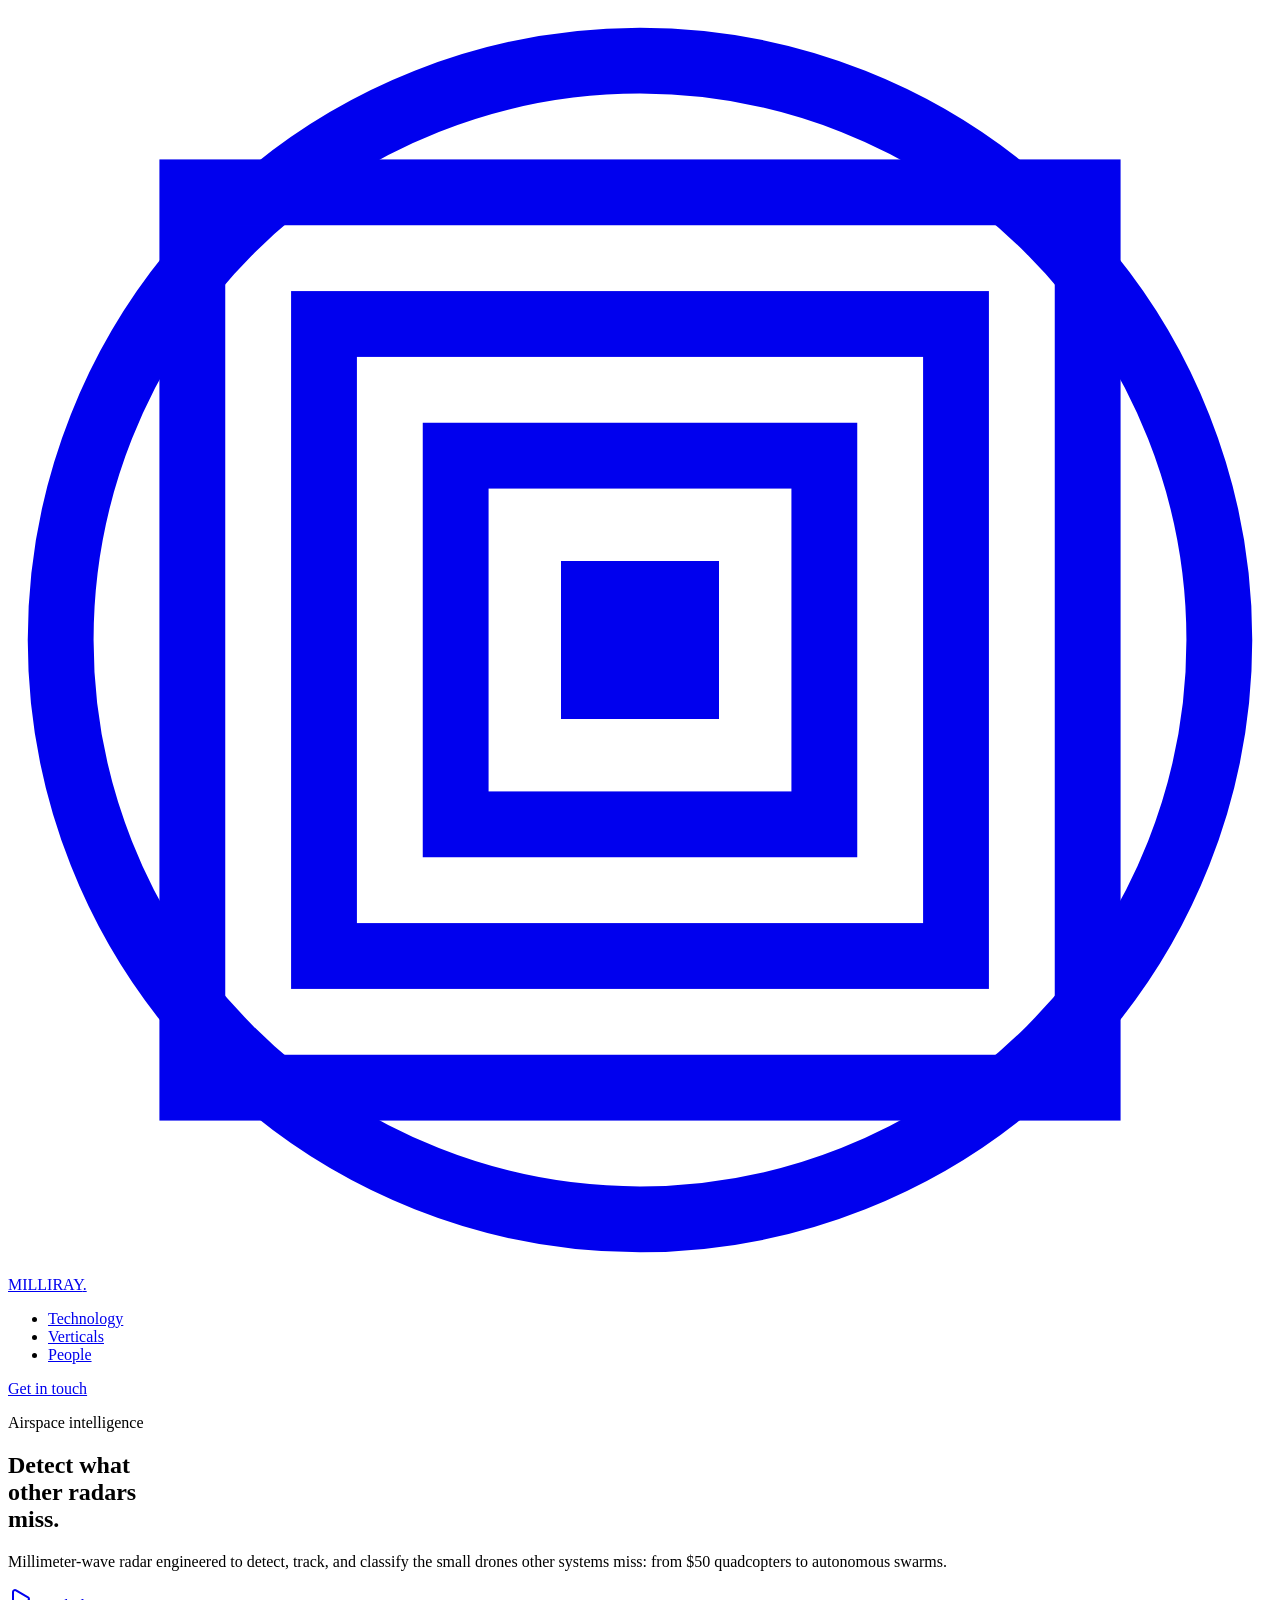
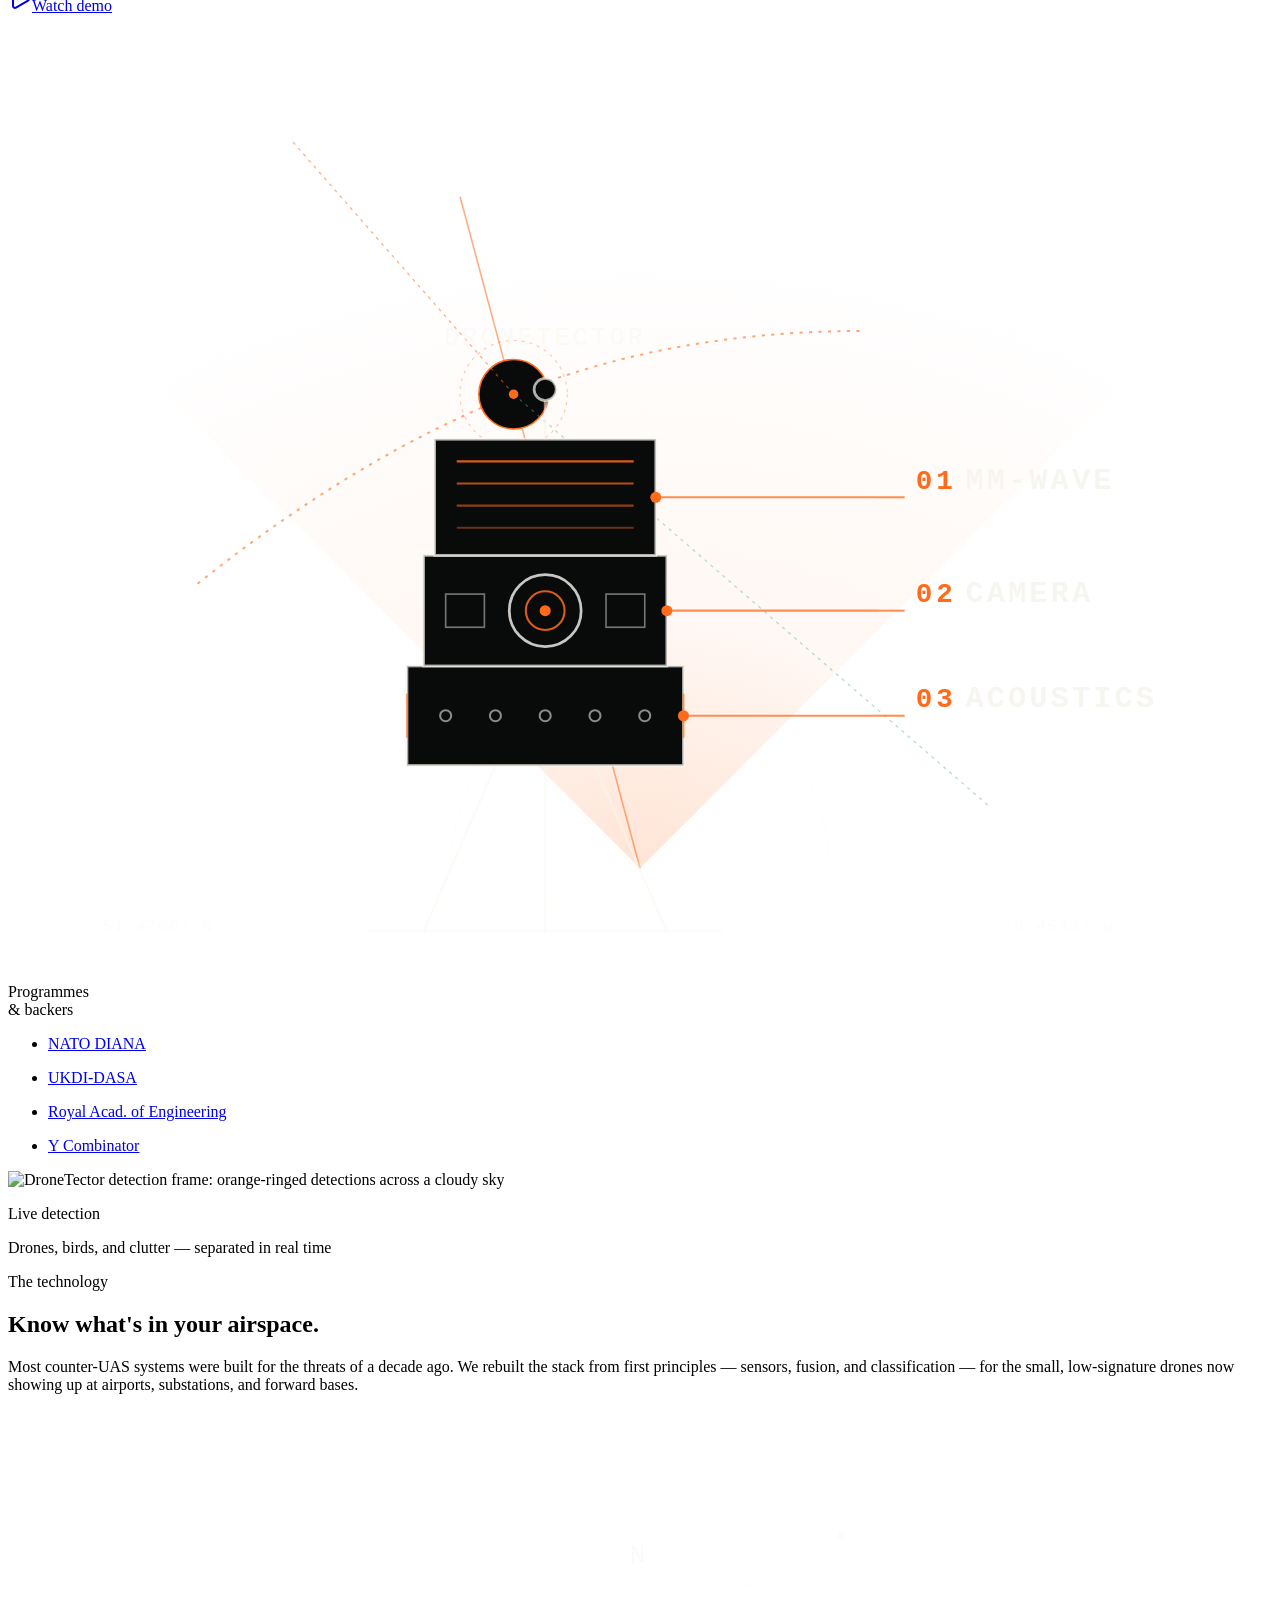
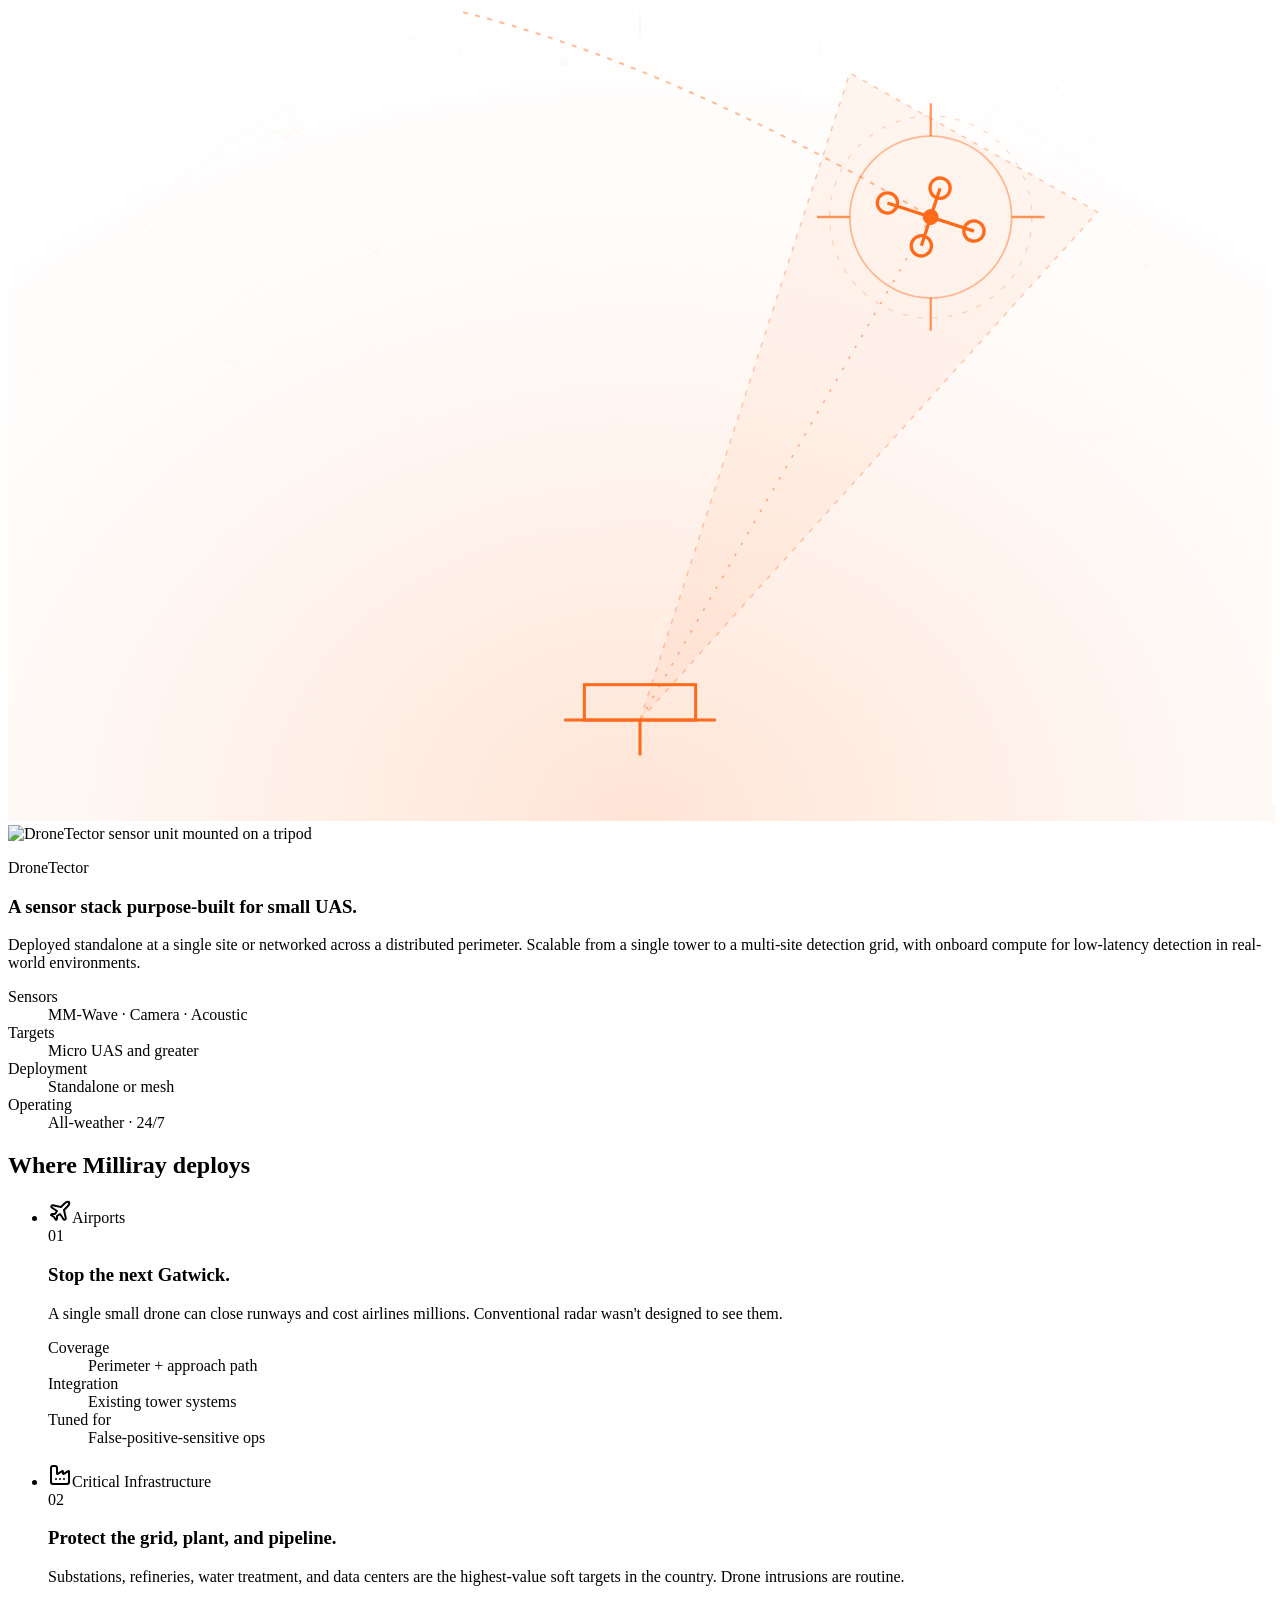
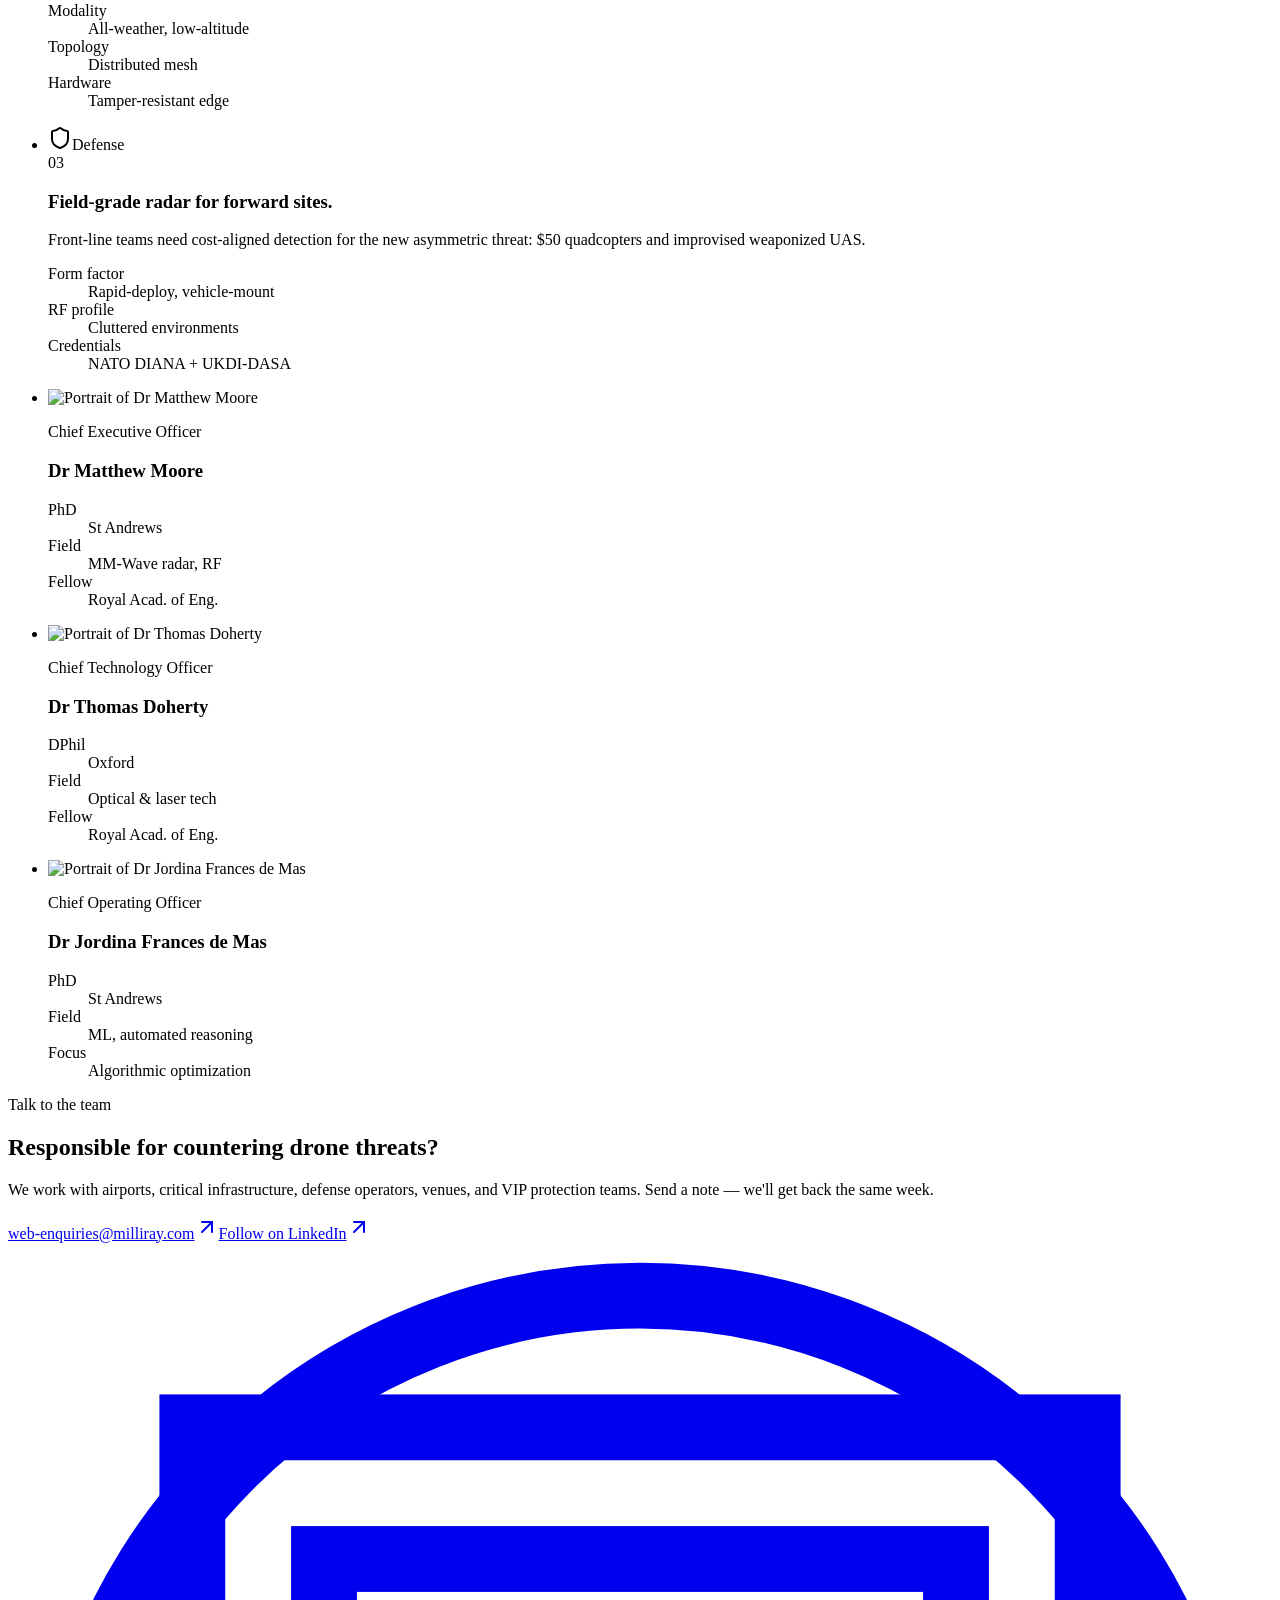
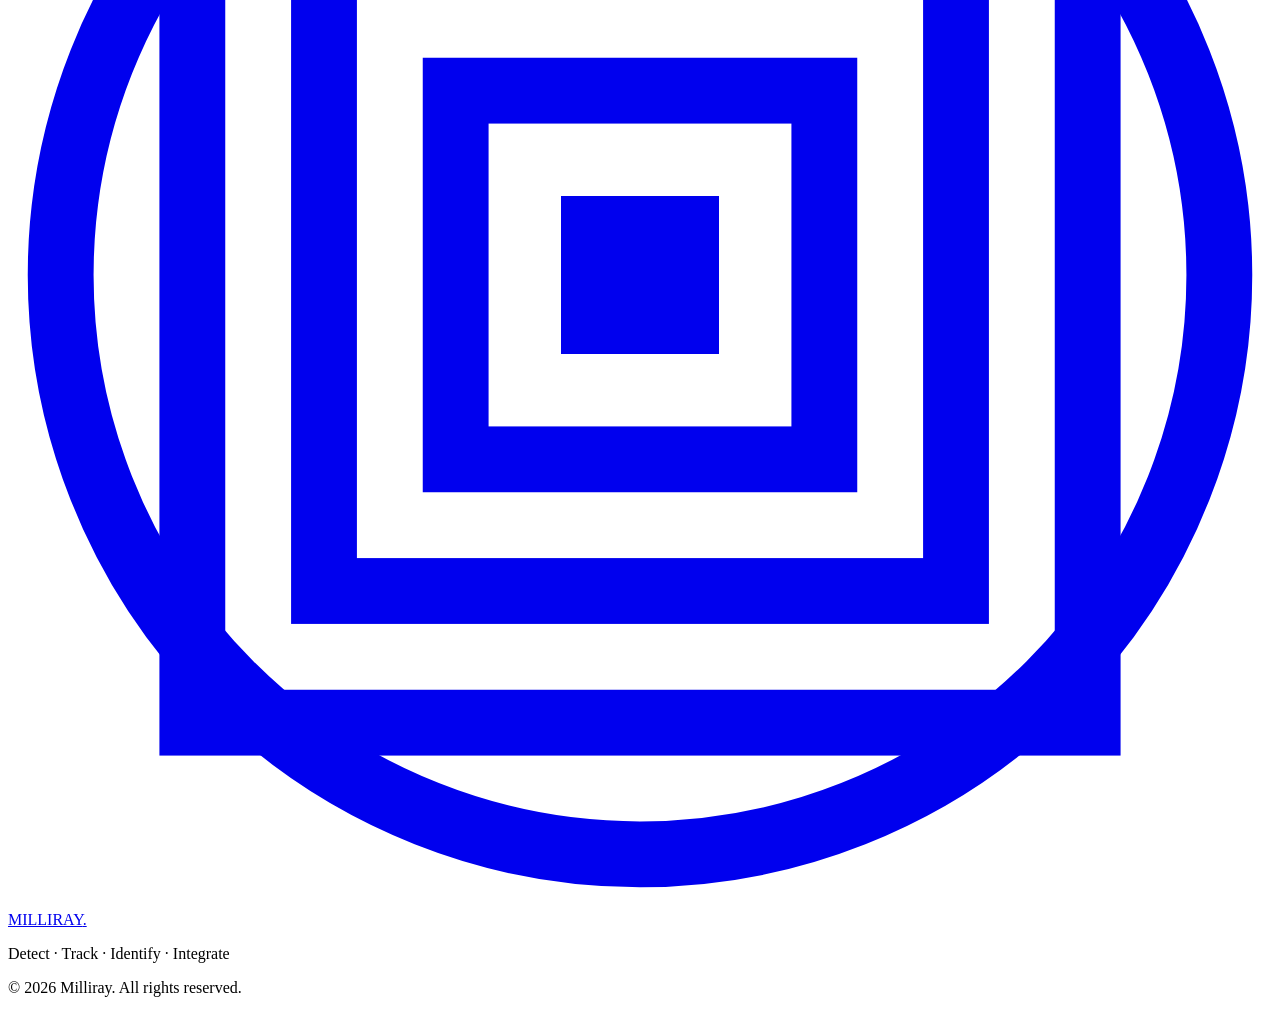
==== commit ef0384a2: "Updated visuals" ====
--- a/index.html
+++ b/index.html
@@ -1,13 +1 @@
-<!DOCTYPE html><html lang="en" class="text-ploy-text-primary h-full outline-white dark" data-theme="dark"> <head><meta charset="UTF-8"><meta name="viewport" content="width=device-width, initial-scale=1.0"><link rel="icon" type="image/x-icon" href="favicon.ico"><meta name="generator" content="Astro v6.3.5"><meta name="ploy-astro-starter-version" content="1.0.0"><title>Milliray — Airspace security | </title><meta name="robots" content="index, follow"/><link rel="canonical" href="https://www.milliray.com/"/><meta property="og:type" content="website"/><meta property="og:title" content="Milliray — Airspace security | "/><meta property="og:site_name" content=""/><meta property="og:url" content="https://www.milliray.com/"/><meta name="twitter:card" content="summary"/><meta name="twitter:title" content="Milliray — Airspace security | "/><script type="application/ld+json">{"@context":"https://schema.org","@graph":[{"@type":"Organization","name":"","url":"https://www.milliray.com"},{"@type":"WebSite","name":"","url":"https://www.milliray.com"},{"@type":"WebPage","name":"Milliray — Airspace security | ","url":"https://www.milliray.com/"}]}</script> <meta name="description" content="Pioneering sensors to detect and track UAVs: from single drones to autonomous swarms in the most demanding conditions."> <meta property="og:title" content="Milliray — Airspace security, made measurable"> <meta property="og:description" content="Know what’s in your airspace."> <meta property="og:url" content="https://www.milliray.com/"> <link rel="stylesheet" href="_ploy_static/_astro/Layout.BcZ8RxYA.css"></head> <body class="bg-ploy-background-primary text-ploy-text-primary font-medium h-full overflow-x-hidden bg-ploy-background-primary text-base m-0" style="
-      font-family:
-        'IBM Plex Sans',
-        ui-sans-serif,
-        system-ui,
-        -apple-system,
-        'Segoe UI',
-        Roboto,
-        Helvetica,
-        Arial,
-        'Apple Color Emoji',
-        'Segoe UI Emoji';
-    ">   <style>astro-island,astro-slot,astro-static-slot{display:contents}</style><script>(()=>{var e=async t=>{await(await t())()};(self.Astro||(self.Astro={})).load=e;window.dispatchEvent(new Event("astro:load"));})();</script><script>(()=>{var g=Object.defineProperty;var w=(c,s,d)=>s in c?g(c,s,{enumerable:!0,configurable:!0,writable:!0,value:d}):c[s]=d;var l=(c,s,d)=>w(c,typeof s!="symbol"?s+"":s,d);var E=new Set(["__proto__","constructor","prototype"]);{let c={0:t=>y(t),1:t=>d(t),2:t=>new RegExp(t),3:t=>new Date(t),4:t=>new Map(d(t)),5:t=>new Set(d(t)),6:t=>BigInt(t),7:t=>new URL(t),8:t=>new Uint8Array(t),9:t=>new Uint16Array(t),10:t=>new Uint32Array(t),11:t=>Number.POSITIVE_INFINITY*t},s=t=>{let[p,e]=t;return p in c?c[p](e):void 0},d=t=>t.map(s),y=t=>typeof t!="object"||t===null?t:Object.fromEntries(Object.entries(t).map(([p,e])=>[p,s(e)]));class f extends HTMLElement{constructor(){super(...arguments);l(this,"Component");l(this,"hydrator");l(this,"hydrate",async()=>{var b;if(!this.hydrator||!this.isConnected)return;let e=(b=this.parentElement)==null?void 0:b.closest("astro-island[ssr]");if(e){e.addEventListener("astro:hydrate",this.hydrate,{once:!0});return}let n=this.querySelectorAll("astro-slot"),r={},i=this.querySelectorAll("template[data-astro-template]");for(let o of i){let a=o.closest(this.tagName);a!=null&&a.isSameNode(this)&&(r[o.getAttribute("data-astro-template")||"default"]=o.innerHTML,o.remove())}for(let o of n){let a=o.closest(this.tagName);a!=null&&a.isSameNode(this)&&(r[o.getAttribute("name")||"default"]=o.innerHTML)}let u;try{u=this.hasAttribute("props")?y(JSON.parse(this.getAttribute("props"))):{}}catch(o){let a=this.getAttribute("component-url")||"<unknown>",v=this.getAttribute("component-export");throw v&&(a+=` (export ${v})`),console.error(`[hydrate] Error parsing props for component ${a}`,this.getAttribute("props"),o),o}let h;await this.hydrator(this)(this.Component,u,r,{client:this.getAttribute("client")}),this.removeAttribute("ssr"),this.dispatchEvent(new CustomEvent("astro:hydrate"))});l(this,"unmount",()=>{this.isConnected||this.dispatchEvent(new CustomEvent("astro:unmount"))})}disconnectedCallback(){document.removeEventListener("astro:after-swap",this.unmount),document.addEventListener("astro:after-swap",this.unmount,{once:!0})}connectedCallback(){if(!this.hasAttribute("await-children")||document.readyState==="interactive"||document.readyState==="complete")this.childrenConnectedCallback();else{let e=()=>{document.removeEventListener("DOMContentLoaded",e),n.disconnect(),this.childrenConnectedCallback()},n=new MutationObserver(()=>{var r;((r=this.lastChild)==null?void 0:r.nodeType)===Node.COMMENT_NODE&&this.lastChild.nodeValue==="astro:end"&&(this.lastChild.remove(),e())});n.observe(this,{childList:!0}),document.addEventListener("DOMContentLoaded",e)}}async childrenConnectedCallback(){let e=this.getAttribute("before-hydration-url");e&&await import(e),this.start()}getRetryImportUrl(e){let n=new URL(e,document.baseURI),r=`astro-retry=${Date.now()}`,i=n.hash.replace(/^#/,"");return n.hash=i?`${i}&${r}`:r,n.toString()}async importWithRetry(e){try{return await import(e)}catch(n){return await new Promise(r=>setTimeout(r,1e3)),import(this.getRetryImportUrl(e))}}handleHydrationError(e){let n=this.getAttribute("component-url"),r=new CustomEvent("astro:hydration-error",{cancelable:!0,bubbles:!0,composed:!0,detail:{error:e,componentUrl:n}});this.dispatchEvent(r)&&console.error(`[astro-island] Error hydrating ${n}`,e)}async start(){let e=JSON.parse(this.getAttribute("opts")),n=this.getAttribute("client");if(Astro[n]===void 0){window.addEventListener(`astro:${n}`,()=>this.start(),{once:!0});return}try{await Astro[n](async()=>{let r=this.getAttribute("renderer-url");try{let[i,{default:u}]=await Promise.all([this.importWithRetry(this.getAttribute("component-url")),r?this.importWithRetry(r):Promise.resolve({default:()=>()=>{}})]),h=this.getAttribute("component-export")||"default";if(h.includes(".")){this.Component=i;for(let m of h.split(".")){if(E.has(m)||!this.Component||typeof this.Component!="object"&&typeof this.Component!="function"||!Object.hasOwn(this.Component,m))throw new Error(`Invalid component export path: ${h}`);this.Component=this.Component[m]}}else{if(E.has(h))throw new Error(`Invalid component export path: ${h}`);this.Component=i[h]}return this.hydrator=u,this.hydrate}catch(i){return this.handleHydrationError(i),()=>{}}},e,this)}catch(r){this.handleHydrationError(r)}}attributeChangedCallback(){this.hydrate()}}l(f,"observedAttributes",["props"]),customElements.get("astro-island")||customElements.define("astro-island",f)}})();</script><astro-island uid="2jUUf3" prefix="r2" component-url="_ploy_static/_astro/page.BQK09BYu.js" component-export="default" renderer-url="_ploy_static/_astro/client.Bncfyed9.js" props="{}" ssr client="load" opts="{&quot;name&quot;:&quot;Page&quot;,&quot;value&quot;:true}" await-children><div class="home relative min-h-screen bg-ploy-background-primary text-ploy-text-primary"><div aria-hidden="true" class="home__noise pointer-events-none fixed inset-0 z-0 opacity-[0.04] mix-blend-overlay" style="background-image:url(&quot;data:image/svg+xml,%3Csvg xmlns=&#x27;http://www.w3.org/2000/svg&#x27; width=&#x27;190&#x27; height=&#x27;190&#x27;%3E%3Cfilter id=&#x27;n&#x27;%3E%3CfeTurbulence type=&#x27;fractalNoise&#x27; baseFrequency=&#x27;.9&#x27; numOctaves=&#x27;3&#x27; stitchTiles=&#x27;stitch&#x27;/%3E%3C/filter%3E%3Crect width=&#x27;190&#x27; height=&#x27;190&#x27; filter=&#x27;url(%23n)&#x27; opacity=&#x27;.6&#x27;/%3E%3C/svg%3E&quot;)"></div><div aria-hidden="true" class="home__map pointer-events-none fixed inset-0 z-0 opacity-[0.12]" style="background-image:url(&#x27;https://www.milliray.com/assets/img/world.svg&#x27;);background-size:cover;background-position:center;background-repeat:no-repeat"></div><div class="home__content relative z-10"><nav aria-label="Primary" class="nav mx-auto flex h-20 max-w-[1440px] items-center justify-between px-6 md:px-12"><a href="./" aria-label="Milliray" class="nav__logo flex items-center gap-3 text-ploy-text-primary"><img src="https://www.milliray.com/assets/img/mr-logo.svg" alt="Milliray" class="nav__logo-img h-12 w-auto md:h-14"/></a><div class="nav__actions flex items-center gap-2 md:gap-3"><a href="https://www.linkedin.com/company/dronetector" target="_blank" rel="noreferrer" aria-label="Milliray on LinkedIn" class="nav__icon-link inline-flex h-10 w-10 items-center justify-center rounded-xl border border-ploy-neutral-inverse-s0/20 text-ploy-text-primary transition-colors duration-150 hover:bg-ploy-background-inverse/10"><svg xmlns="http://www.w3.org/2000/svg" width="24" height="24" viewBox="0 0 24 24" fill="none" stroke="currentColor" stroke-width="2" stroke-linecap="round" stroke-linejoin="round" class="lucide lucide-linkedin h-4 w-4" aria-hidden="true"><path d="M16 8a6 6 0 0 1 6 6v7h-4v-7a2 2 0 0 0-2-2 2 2 0 0 0-2 2v7h-4v-7a6 6 0 0 1 6-6z"></path><rect width="4" height="12" x="2" y="9"></rect><circle cx="4" cy="4" r="2"></circle></svg></a><a href="#contact" class="nav__cta inline-flex h-10 items-center gap-2 rounded-xl border border-ploy-accent-primary/60 bg-ploy-accent-primary/15 px-4 font-mono text-xs font-bold uppercase tracking-[0.14em] text-ploy-text-primary transition-colors duration-150 hover:bg-ploy-accent-primary/25"><span class="nav__cta-dot inline-block h-1.5 w-1.5 rounded-full bg-ploy-accent-tertiary"></span>Get in touch</a></div></nav><main role="main" class="home__main"><section aria-label="Milliray overview" class="hero mx-auto max-w-[1280px] px-6 pb-20 pt-12 text-center md:px-12 md:pb-32 md:pt-20"><p class="hero__eyebrow font-mono text-xs font-bold uppercase tracking-[0.18em] text-ploy-text-secondary md:text-sm">Airspace security, made measurable</p><h1 class="hero__title mx-auto mt-6 max-w-[14ch] text-balance text-5xl font-bold leading-[1.02] tracking-[-0.02em] text-ploy-text-primary md:text-7xl">Know what&#x27;s in your airspace</h1><p class="hero__subtitle mx-auto mt-6 max-w-[44ch] text-balance text-lg leading-relaxed text-ploy-text-secondary md:text-xl">Millimeter-wave radar engineered to detect, track, and classify the small drones other systems miss — from $50 quadcopters to autonomous swarms.</p><div class="hero__actions mt-10 flex flex-col items-center justify-center gap-3 sm:flex-row"><a href="#contact" class="hero__cta hero__cta--primary inline-flex h-12 items-center justify-center rounded-xl bg-ploy-accent-primary px-6 font-mono text-xs font-bold uppercase tracking-[0.14em] text-ploy-text-on-accent-primary transition-colors duration-150 hover:bg-ploy-accent-primary-600">Request a deployment</a><a href="https://www.youtube.com/watch?v=50xAb06cyq4" target="_blank" rel="noreferrer" class="hero__cta hero__cta--secondary inline-flex h-12 items-center justify-center gap-2 rounded-xl border border-ploy-neutral-inverse-s0/25 px-6 font-mono text-xs font-bold uppercase tracking-[0.14em] text-ploy-text-primary transition-colors duration-150 hover:bg-ploy-background-inverse/10"><svg xmlns="http://www.w3.org/2000/svg" width="24" height="24" viewBox="0 0 24 24" fill="none" stroke="currentColor" stroke-width="2" stroke-linecap="round" stroke-linejoin="round" class="lucide lucide-play h-3.5 w-3.5 fill-current" aria-hidden="true"><path d="M5 5a2 2 0 0 1 3.008-1.728l11.997 6.998a2 2 0 0 1 .003 3.458l-12 7A2 2 0 0 1 5 19z"></path></svg>Watch the demo</a></div><div class="hero__verticals mt-16"><p class="hero__verticals-label font-mono text-[0.7rem] font-bold uppercase tracking-[0.2em] text-ploy-text-secondary opacity-80">Deployment-ready</p><ul role="list" class="hero__verticals-list mt-4 flex flex-wrap items-center justify-center gap-2.5"><li class="hero__vertical"><a href="#verticals" class="hero__vertical-link inline-flex items-center gap-2.5 rounded-2xl border border-ploy-neutral-inverse-s0/20 bg-ploy-background-inverse/5 px-4 py-2.5 backdrop-blur transition-colors duration-150 hover:border-ploy-accent-tertiary/60 hover:bg-ploy-background-inverse/15"><span aria-hidden="true" class="hero__vertical-marker block h-2 w-2 rounded-full bg-ploy-accent-tertiary"></span><span class="hero__vertical-label text-sm font-bold tracking-tight">Airports</span></a></li><li class="hero__vertical"><a href="#verticals" class="hero__vertical-link inline-flex items-center gap-2.5 rounded-2xl border border-ploy-neutral-inverse-s0/20 bg-ploy-background-inverse/5 px-4 py-2.5 backdrop-blur transition-colors duration-150 hover:border-ploy-accent-tertiary/60 hover:bg-ploy-background-inverse/15"><span aria-hidden="true" class="hero__vertical-marker block h-2 w-2 rounded-full bg-ploy-accent-tertiary"></span><span class="hero__vertical-label text-sm font-bold tracking-tight">Critical Infrastructure</span></a></li><li class="hero__vertical"><a href="#verticals" class="hero__vertical-link inline-flex items-center gap-2.5 rounded-2xl border border-ploy-neutral-inverse-s0/20 bg-ploy-background-inverse/5 px-4 py-2.5 backdrop-blur transition-colors duration-150 hover:border-ploy-accent-tertiary/60 hover:bg-ploy-background-inverse/15"><span aria-hidden="true" class="hero__vertical-marker block h-2 w-2 rounded-full bg-ploy-accent-tertiary"></span><span class="hero__vertical-label text-sm font-bold tracking-tight">Defense</span></a></li></ul></div></section><section aria-labelledby="technology-heading" class="technology border-t border-ploy-neutral-inverse-s0/15 px-6 py-20 md:px-12 md:py-28"><div class="technology__container mx-auto max-w-[1280px]"><div class="technology__header grid gap-8 md:grid-cols-[minmax(0,0.9fr)_minmax(0,1.1fr)] md:items-end"><div class="technology__intro"><p class="technology__eyebrow font-mono text-xs font-bold uppercase tracking-[0.18em] text-ploy-accent-tertiary">The technology</p><h2 id="technology-heading" class="technology__title mt-4 text-balance text-4xl font-bold leading-[1.05] tracking-[-0.02em] text-ploy-text-primary md:text-5xl">Detection that doesn&#x27;t miss what other systems can&#x27;t see.</h2></div><p class="technology__lede text-balance text-lg leading-relaxed text-ploy-text-secondary md:text-xl">Most counter-UAS systems were built for the threats of a decade ago. We rebuilt the stack from first principles — sensors, fusion, and classification — for the small, low-signature drones now showing up at airports, substations, and forward bases.</p></div><div class="technology__product mt-14 grid items-center gap-10 md:grid-cols-[minmax(0,0.9fr)_minmax(0,1.1fr)] md:gap-14"><div class="technology__product-visual relative aspect-square w-full overflow-hidden rounded-2xl border border-ploy-neutral-inverse-s0/15 bg-ploy-background-inverse/40"><img src="https://storage.googleapis.com/ployai/ed7f796a-fe41-4be0-a1c0-5f32e2339675/user/515d00d4-milliray-product-v2.jpg" alt="milliray sensor unit deployed on a tripod" loading="lazy" class="technology__product-img absolute inset-0 h-full w-full object-cover object-[center_38%]"/><div class="technology__product-caption absolute bottom-4 left-4 right-4 flex items-center justify-between text-xs"><span class="rounded-md bg-ploy-background-inverse/70 px-2 py-1 font-mono uppercase tracking-[0.18em] text-ploy-text-primary backdrop-blur">DroneTector</span></div></div><div class="technology__product-copy"><h3 class="technology__product-title text-balance text-2xl font-bold leading-snug tracking-tight md:text-3xl">DroneTector: a sensor stack purpose-built for small UAS.</h3><p class="technology__product-description mt-4 text-base leading-relaxed text-ploy-text-secondary md:text-lg">Deployed standalone at a single site or networked across a distributed perimeter. Scalable from a single tower to a multi-site detection grid, with onboard compute for low-latency detection in real-world environments.</p><dl class="technology__specs mt-8 grid grid-cols-2 gap-x-6 gap-y-5"><div class="technology__spec"><dt class="font-mono text-[0.7rem] font-bold uppercase tracking-[0.18em] text-ploy-text-secondary">Sensors</dt><dd class="mt-1 text-lg font-bold">MM-Wave · Camera · Acoustic</dd></div><div class="technology__spec"><dt class="font-mono text-[0.7rem] font-bold uppercase tracking-[0.18em] text-ploy-text-secondary">Targets</dt><dd class="mt-1 text-lg font-bold">Micro UAS and greater</dd></div><div class="technology__spec"><dt class="font-mono text-[0.7rem] font-bold uppercase tracking-[0.18em] text-ploy-text-secondary">Deployment</dt><dd class="mt-1 text-lg font-bold">Standalone or mesh</dd></div><div class="technology__spec"><dt class="font-mono text-[0.7rem] font-bold uppercase tracking-[0.18em] text-ploy-text-secondary">Operating</dt><dd class="mt-1 text-lg font-bold">All-weather, 24/7</dd></div></dl></div></div><ul role="list" class="technology__capabilities mt-16 grid gap-px overflow-hidden rounded-2xl border border-ploy-neutral-inverse-s0/15 bg-ploy-neutral-inverse-s0/15 md:grid-cols-3"><li class="technology__capability bg-ploy-background-primary/60 p-7 backdrop-blur md:p-8"><div class="technology__capability-head flex items-center gap-3"><span class="technology__capability-icon inline-flex h-9 w-9 items-center justify-center rounded-lg border border-ploy-accent-tertiary/40 bg-ploy-accent-tertiary/10 text-ploy-accent-tertiary"><svg xmlns="http://www.w3.org/2000/svg" width="24" height="24" viewBox="0 0 24 24" fill="none" stroke="currentColor" stroke-width="2" stroke-linecap="round" stroke-linejoin="round" class="lucide lucide-radar h-4 w-4" aria-hidden="true"><path d="M19.07 4.93A10 10 0 0 0 6.99 3.34"></path><path d="M4 6h.01"></path><path d="M2.29 9.62A10 10 0 1 0 21.31 8.35"></path><path d="M16.24 7.76A6 6 0 1 0 8.23 16.67"></path><path d="M12 18h.01"></path><path d="M17.99 11.66A6 6 0 0 1 15.77 16.67"></path><circle cx="12" cy="12" r="2"></circle><path d="m13.41 10.59 5.66-5.66"></path></svg></span><span class="technology__capability-label font-mono text-[0.7rem] font-bold uppercase tracking-[0.18em] text-ploy-text-secondary">Sensor</span></div><h3 class="technology__capability-title mt-5 text-balance text-xl font-bold leading-snug tracking-tight">Millimeter-wave radar</h3><p class="technology__capability-description mt-3 text-sm leading-relaxed text-ploy-text-secondary md:text-base">Purpose-built millimeter-wave sensors tuned for micro UAS. High-resolution detection of the small, low-signature drones that larger, lower-frequency systems blur past.</p></li><li class="technology__capability bg-ploy-background-primary/60 p-7 backdrop-blur md:p-8"><div class="technology__capability-head flex items-center gap-3"><span class="technology__capability-icon inline-flex h-9 w-9 items-center justify-center rounded-lg border border-ploy-accent-tertiary/40 bg-ploy-accent-tertiary/10 text-ploy-accent-tertiary"><svg xmlns="http://www.w3.org/2000/svg" width="24" height="24" viewBox="0 0 24 24" fill="none" stroke="currentColor" stroke-width="2" stroke-linecap="round" stroke-linejoin="round" class="lucide lucide-layers h-4 w-4" aria-hidden="true"><path d="M12.83 2.18a2 2 0 0 0-1.66 0L2.6 6.08a1 1 0 0 0 0 1.83l8.58 3.91a2 2 0 0 0 1.66 0l8.58-3.9a1 1 0 0 0 0-1.83z"></path><path d="M2 12a1 1 0 0 0 .58.91l8.6 3.91a2 2 0 0 0 1.65 0l8.58-3.9A1 1 0 0 0 22 12"></path><path d="M2 17a1 1 0 0 0 .58.91l8.6 3.91a2 2 0 0 0 1.65 0l8.58-3.9A1 1 0 0 0 22 17"></path></svg></span><span class="technology__capability-label font-mono text-[0.7rem] font-bold uppercase tracking-[0.18em] text-ploy-text-secondary">Fusion</span></div><h3 class="technology__capability-title mt-5 text-balance text-xl font-bold leading-snug tracking-tight">Distributed sensor mesh</h3><p class="technology__capability-description mt-3 text-sm leading-relaxed text-ploy-text-secondary md:text-base">MM-Wave, camera, and acoustic sensors operate as a single network. Each modality covers the others&#x27; blind spots and produces one unified airspace picture.</p></li><li class="technology__capability bg-ploy-background-primary/60 p-7 backdrop-blur md:p-8"><div class="technology__capability-head flex items-center gap-3"><span class="technology__capability-icon inline-flex h-9 w-9 items-center justify-center rounded-lg border border-ploy-accent-tertiary/40 bg-ploy-accent-tertiary/10 text-ploy-accent-tertiary"><svg xmlns="http://www.w3.org/2000/svg" width="24" height="24" viewBox="0 0 24 24" fill="none" stroke="currentColor" stroke-width="2" stroke-linecap="round" stroke-linejoin="round" class="lucide lucide-cpu h-4 w-4" aria-hidden="true"><path d="M12 20v2"></path><path d="M12 2v2"></path><path d="M17 20v2"></path><path d="M17 2v2"></path><path d="M2 12h2"></path><path d="M2 17h2"></path><path d="M2 7h2"></path><path d="M20 12h2"></path><path d="M20 17h2"></path><path d="M20 7h2"></path><path d="M7 20v2"></path><path d="M7 2v2"></path><rect x="4" y="4" width="16" height="16" rx="2"></rect><rect x="8" y="8" width="8" height="8" rx="1"></rect></svg></span><span class="technology__capability-label font-mono text-[0.7rem] font-bold uppercase tracking-[0.18em] text-ploy-text-secondary">Classification</span></div><h3 class="technology__capability-title mt-5 text-balance text-xl font-bold leading-snug tracking-tight">Edge-deployed real-time classification</h3><p class="technology__capability-description mt-3 text-sm leading-relaxed text-ploy-text-secondary md:text-base">Classification runs on-device at the sensor, distinguishing drones from birds, vehicles, and weather in real time — collapsing false-positive rates that desensitize operators, with no round-trip to the cloud.</p></li></ul></div></section><section id="verticals" aria-labelledby="verticals-heading" class="verticals scroll-mt-24 border-t border-ploy-neutral-inverse-s0/15 px-6 py-20 md:px-12 md:py-28"><div class="verticals__container mx-auto max-w-[1280px]"><div class="verticals__header max-w-3xl"><p class="verticals__eyebrow font-mono text-xs font-bold uppercase tracking-[0.18em] text-ploy-accent-tertiary">Where Milliray deploys</p><h2 id="verticals-heading" class="verticals__title mt-4 text-balance text-4xl font-bold leading-[1.05] tracking-[-0.02em] text-ploy-text-primary md:text-5xl">Three markets. The same hard problem.</h2></div><ul role="list" class="verticals__list mt-14 grid gap-5 md:grid-cols-3"><li class="verticals__item group relative flex flex-col rounded-2xl border border-ploy-neutral-inverse-s0/15 bg-ploy-background-primary/60 p-7 backdrop-blur md:p-8"><div class="verticals__item-head flex items-center gap-3"><span class="verticals__item-icon inline-flex h-10 w-10 items-center justify-center rounded-lg border border-ploy-accent-tertiary/40 bg-ploy-accent-tertiary/10 text-ploy-accent-tertiary"><svg xmlns="http://www.w3.org/2000/svg" width="24" height="24" viewBox="0 0 24 24" fill="none" stroke="currentColor" stroke-width="2" stroke-linecap="round" stroke-linejoin="round" class="lucide lucide-plane h-4 w-4" aria-hidden="true"><path d="M17.8 19.2 16 11l3.5-3.5C21 6 21.5 4 21 3c-1-.5-3 0-4.5 1.5L13 8 4.8 6.2c-.5-.1-.9.1-1.1.5l-.3.5c-.2.5-.1 1 .3 1.3L9 12l-2 3H4l-1 1 3 2 2 3 1-1v-3l3-2 3.5 5.3c.3.4.8.5 1.3.3l.5-.2c.4-.3.6-.7.5-1.2z"></path></svg></span><span class="verticals__item-label font-mono text-[0.7rem] font-bold uppercase tracking-[0.2em] text-ploy-text-secondary">Airports</span></div><h3 class="verticals__item-title mt-6 text-balance text-2xl font-bold leading-snug tracking-tight">Stop the next Gatwick.</h3><p class="verticals__item-description mt-3 text-sm leading-relaxed text-ploy-text-secondary md:text-base">A single small drone can close runways and cost airlines millions. Conventional radar wasn&#x27;t designed to see them.</p><ul role="list" class="verticals__item-bullets mt-6 space-y-2.5 border-t border-ploy-neutral-inverse-s0/15 pt-6"><li class="verticals__item-bullet flex items-start gap-2.5 text-sm text-ploy-text-secondary"><span aria-hidden="true" class="verticals__item-bullet-marker mt-[0.5em] block h-1 w-1 shrink-0 rounded-full bg-ploy-accent-tertiary"></span><span>Perimeter and approach-path coverage</span></li><li class="verticals__item-bullet flex items-start gap-2.5 text-sm text-ploy-text-secondary"><span aria-hidden="true" class="verticals__item-bullet-marker mt-[0.5em] block h-1 w-1 shrink-0 rounded-full bg-ploy-accent-tertiary"></span><span>Integrates with existing tower systems</span></li><li class="verticals__item-bullet flex items-start gap-2.5 text-sm text-ploy-text-secondary"><span aria-hidden="true" class="verticals__item-bullet-marker mt-[0.5em] block h-1 w-1 shrink-0 rounded-full bg-ploy-accent-tertiary"></span><span>Built for false-positive-sensitive ops</span></li></ul></li><li class="verticals__item group relative flex flex-col rounded-2xl border border-ploy-neutral-inverse-s0/15 bg-ploy-background-primary/60 p-7 backdrop-blur md:p-8"><div class="verticals__item-head flex items-center gap-3"><span class="verticals__item-icon inline-flex h-10 w-10 items-center justify-center rounded-lg border border-ploy-accent-tertiary/40 bg-ploy-accent-tertiary/10 text-ploy-accent-tertiary"><svg xmlns="http://www.w3.org/2000/svg" width="24" height="24" viewBox="0 0 24 24" fill="none" stroke="currentColor" stroke-width="2" stroke-linecap="round" stroke-linejoin="round" class="lucide lucide-factory h-4 w-4" aria-hidden="true"><path d="M12 16h.01"></path><path d="M16 16h.01"></path><path d="M3 19a2 2 0 0 0 2 2h14a2 2 0 0 0 2-2V8.5a.5.5 0 0 0-.769-.422l-4.462 2.844A.5.5 0 0 1 15 10.5v-2a.5.5 0 0 0-.769-.422L9.77 10.922A.5.5 0 0 1 9 10.5V5a2 2 0 0 0-2-2H5a2 2 0 0 0-2 2z"></path><path d="M8 16h.01"></path></svg></span><span class="verticals__item-label font-mono text-[0.7rem] font-bold uppercase tracking-[0.2em] text-ploy-text-secondary">Critical Infrastructure</span></div><h3 class="verticals__item-title mt-6 text-balance text-2xl font-bold leading-snug tracking-tight">Protect the grid, the plant, the pipeline.</h3><p class="verticals__item-description mt-3 text-sm leading-relaxed text-ploy-text-secondary md:text-base">Substations, refineries, water treatment, and data centers are the highest-value soft targets in the country. Drone intrusions are now routine.</p><ul role="list" class="verticals__item-bullets mt-6 space-y-2.5 border-t border-ploy-neutral-inverse-s0/15 pt-6"><li class="verticals__item-bullet flex items-start gap-2.5 text-sm text-ploy-text-secondary"><span aria-hidden="true" class="verticals__item-bullet-marker mt-[0.5em] block h-1 w-1 shrink-0 rounded-full bg-ploy-accent-tertiary"></span><span>All-weather, low-altitude detection</span></li><li class="verticals__item-bullet flex items-start gap-2.5 text-sm text-ploy-text-secondary"><span aria-hidden="true" class="verticals__item-bullet-marker mt-[0.5em] block h-1 w-1 shrink-0 rounded-full bg-ploy-accent-tertiary"></span><span>Distributed mesh for sprawling sites</span></li><li class="verticals__item-bullet flex items-start gap-2.5 text-sm text-ploy-text-secondary"><span aria-hidden="true" class="verticals__item-bullet-marker mt-[0.5em] block h-1 w-1 shrink-0 rounded-full bg-ploy-accent-tertiary"></span><span>Tamper-resistant edge hardware</span></li></ul></li><li class="verticals__item group relative flex flex-col rounded-2xl border border-ploy-neutral-inverse-s0/15 bg-ploy-background-primary/60 p-7 backdrop-blur md:p-8"><div class="verticals__item-head flex items-center gap-3"><span class="verticals__item-icon inline-flex h-10 w-10 items-center justify-center rounded-lg border border-ploy-accent-tertiary/40 bg-ploy-accent-tertiary/10 text-ploy-accent-tertiary"><svg xmlns="http://www.w3.org/2000/svg" width="24" height="24" viewBox="0 0 24 24" fill="none" stroke="currentColor" stroke-width="2" stroke-linecap="round" stroke-linejoin="round" class="lucide lucide-shield h-4 w-4" aria-hidden="true"><path d="M20 13c0 5-3.5 7.5-7.66 8.95a1 1 0 0 1-.67-.01C7.5 20.5 4 18 4 13V6a1 1 0 0 1 1-1c2 0 4.5-1.2 6.24-2.72a1.17 1.17 0 0 1 1.52 0C14.51 3.81 17 5 19 5a1 1 0 0 1 1 1z"></path></svg></span><span class="verticals__item-label font-mono text-[0.7rem] font-bold uppercase tracking-[0.2em] text-ploy-text-secondary">Defense</span></div><h3 class="verticals__item-title mt-6 text-balance text-2xl font-bold leading-snug tracking-tight">Field-grade radar for forward operating sites.</h3><p class="verticals__item-description mt-3 text-sm leading-relaxed text-ploy-text-secondary md:text-base">Front-line teams need cost-aligned detection for the new asymmetric threat: $50 quadcopters and improvised weaponized UAS.</p><ul role="list" class="verticals__item-bullets mt-6 space-y-2.5 border-t border-ploy-neutral-inverse-s0/15 pt-6"><li class="verticals__item-bullet flex items-start gap-2.5 text-sm text-ploy-text-secondary"><span aria-hidden="true" class="verticals__item-bullet-marker mt-[0.5em] block h-1 w-1 shrink-0 rounded-full bg-ploy-accent-tertiary"></span><span>Rapid-deploy and vehicle-mounted</span></li><li class="verticals__item-bullet flex items-start gap-2.5 text-sm text-ploy-text-secondary"><span aria-hidden="true" class="verticals__item-bullet-marker mt-[0.5em] block h-1 w-1 shrink-0 rounded-full bg-ploy-accent-tertiary"></span><span>Designed for cluttered RF environments</span></li><li class="verticals__item-bullet flex items-start gap-2.5 text-sm text-ploy-text-secondary"><span aria-hidden="true" class="verticals__item-bullet-marker mt-[0.5em] block h-1 w-1 shrink-0 rounded-full bg-ploy-accent-tertiary"></span><span>Built and tested with the support of NATO DIANA and UKDI-DASA</span></li></ul></li></ul></div></section><section aria-labelledby="team-heading" class="team border-t border-ploy-neutral-inverse-s0/15 px-6 py-20 md:px-12 md:py-28"><div class="team__container mx-auto max-w-[1280px]"><div class="team__header max-w-3xl"><p class="team__eyebrow font-mono text-xs font-bold uppercase tracking-[0.18em] text-ploy-accent-tertiary">Who&#x27;s building it</p><h2 id="team-heading" class="team__title mt-4 text-balance text-4xl font-bold leading-[1.05] tracking-[-0.02em] text-ploy-text-primary md:text-5xl">A PhD-heavy team on a PhD-hard problem.</h2><p class="team__lede mt-5 text-balance text-lg leading-relaxed text-ploy-text-secondary md:text-xl">Years of radar physics, signal processing, and applied ML combined with field experience built alongside NATO DIANA, UKDI-DASA, and the Royal Academy of Engineering.</p></div><ul role="list" class="team__founders mt-14 grid gap-5 md:grid-cols-3"><li class="team__founder rounded-2xl border border-ploy-neutral-inverse-s0/15 bg-ploy-background-primary/60 p-7 backdrop-blur md:p-8"><div class="team__founder-portrait mb-6 aspect-[4/5] w-full overflow-hidden rounded-xl border border-ploy-neutral-inverse-s0/15 bg-ploy-background-inverse/40"><img src="https://storage.googleapis.com/ployai/ed7f796a-fe41-4be0-a1c0-5f32e2339675/user/ca78dbeb-matthew-moore-headshot.jpg" alt="Portrait of Dr Matthew Moore" loading="lazy" class="team__founder-portrait-img h-full w-full object-cover"/></div><p class="team__founder-role font-mono text-[0.7rem] font-bold uppercase tracking-[0.2em] text-ploy-accent-tertiary">CEO</p><h3 class="team__founder-name mt-2 text-xl font-bold tracking-tight md:text-2xl">Dr Matthew Moore</h3><p class="team__founder-credentials mt-3 text-sm leading-relaxed text-ploy-text-secondary md:text-base">PhD, University of St Andrews. Millimeter-wave radar and RF engineering. Royal Academy of Engineering Enterprise Fellow.</p></li><li class="team__founder rounded-2xl border border-ploy-neutral-inverse-s0/15 bg-ploy-background-primary/60 p-7 backdrop-blur md:p-8"><div class="team__founder-portrait mb-6 aspect-[4/5] w-full overflow-hidden rounded-xl border border-ploy-neutral-inverse-s0/15 bg-ploy-background-inverse/40"><img src="https://storage.googleapis.com/ployai/ed7f796a-fe41-4be0-a1c0-5f32e2339675/user/468d19fe-td-headshot.jpg" alt="Portrait of Dr Thomas Doherty" loading="lazy" class="team__founder-portrait-img h-full w-full object-cover"/></div><p class="team__founder-role font-mono text-[0.7rem] font-bold uppercase tracking-[0.2em] text-ploy-accent-tertiary">CTO</p><h3 class="team__founder-name mt-2 text-xl font-bold tracking-tight md:text-2xl">Dr Thomas Doherty</h3><p class="team__founder-credentials mt-3 text-sm leading-relaxed text-ploy-text-secondary md:text-base">DPhil, University of Oxford. A decade in optical and laser technologies. Royal Academy of Engineering Enterprise Fellow.</p></li><li class="team__founder rounded-2xl border border-ploy-neutral-inverse-s0/15 bg-ploy-background-primary/60 p-7 backdrop-blur md:p-8"><div class="team__founder-portrait mb-6 aspect-[4/5] w-full overflow-hidden rounded-xl border border-ploy-neutral-inverse-s0/15 bg-ploy-background-inverse/40"><img src="https://storage.googleapis.com/ployai/ed7f796a-fe41-4be0-a1c0-5f32e2339675/user/5b6978df-jf-headshot.jpg" alt="Portrait of Dr Jordina Frances de Mas" loading="lazy" class="team__founder-portrait-img h-full w-full object-cover"/></div><p class="team__founder-role font-mono text-[0.7rem] font-bold uppercase tracking-[0.2em] text-ploy-accent-tertiary">COO</p><h3 class="team__founder-name mt-2 text-xl font-bold tracking-tight md:text-2xl">Dr Jordina Frances de Mas</h3><p class="team__founder-credentials mt-3 text-sm leading-relaxed text-ploy-text-secondary md:text-base">PhD, University of St Andrews. Automated reasoning, machine learning, and algorithmic optimization.</p></li></ul><div class="team__backers mt-20 rounded-2xl border border-ploy-neutral-inverse-s0/15 bg-ploy-background-primary/60 px-7 py-10 backdrop-blur md:px-12 md:py-12"><p class="team__backers-label text-center font-mono text-[0.7rem] font-bold uppercase tracking-[0.22em] text-ploy-text-secondary">Backed by</p><ul role="list" class="team__backers-list mt-7 grid grid-cols-2 items-center justify-items-center gap-x-10 gap-y-8 md:grid-cols-4"><li class="team__backer flex items-center justify-center"><a href="https://www.ycombinator.com/" target="_blank" rel="noreferrer" aria-label="Y Combinator (opens in new tab)" class="team__backer-link block opacity-90 transition-opacity duration-150 hover:opacity-100"><img src="https://www.milliray.com/assets/img/support/yc.png" alt="Y Combinator" loading="lazy" class="team__backer-img h-10 w-auto object-contain md:h-12"/></a></li><li class="team__backer flex items-center justify-center"><a href="https://www.diana.nato.int/" target="_blank" rel="noreferrer" aria-label="NATO DIANA (opens in new tab)" class="team__backer-link block opacity-90 transition-opacity duration-150 hover:opacity-100"><img src="https://www.milliray.com/assets/img/support/diana.png" alt="NATO DIANA" loading="lazy" class="team__backer-img h-10 w-auto object-contain md:h-12"/></a></li><li class="team__backer flex items-center justify-center"><a href="https://www.gov.uk/government/organisations/defence-and-security-accelerator" target="_blank" rel="noreferrer" aria-label="Defence and Security Accelerator (opens in new tab)" class="team__backer-link block opacity-90 transition-opacity duration-150 hover:opacity-100"><img src="https://www.milliray.com/assets/img/support/dasa.png" alt="Defence and Security Accelerator (DASA)" loading="lazy" class="team__backer-img h-10 w-auto object-contain md:h-12"/></a></li><li class="team__backer flex items-center justify-center"><a href="https://raeng.org.uk/" target="_blank" rel="noreferrer" aria-label="Royal Academy of Engineering (opens in new tab)" class="team__backer-link block opacity-90 transition-opacity duration-150 hover:opacity-100"><img src="https://www.milliray.com/assets/img/support/raeng.PNG" alt="Royal Academy of Engineering" loading="lazy" class="team__backer-img h-10 w-auto object-contain md:h-12"/></a></li></ul></div></div></section><section id="contact" aria-labelledby="contact-heading" class="contact border-t border-ploy-neutral-inverse-s0/15 px-6 py-24 md:px-12 md:py-32"><div class="contact__container mx-auto max-w-[1080px] text-center"><p class="contact__eyebrow font-mono text-xs font-bold uppercase tracking-[0.18em] text-ploy-accent-tertiary">Talk to the team</p><h2 id="contact-heading" class="contact__title mx-auto mt-4 max-w-[20ch] text-balance text-5xl font-bold leading-[1.02] tracking-[-0.02em] text-ploy-text-primary md:text-6xl">Responsible for countering drone threats?</h2><p class="contact__lede mx-auto mt-6 max-w-[58ch] text-balance text-lg leading-relaxed text-ploy-text-secondary md:text-xl">We work with airports, critical infrastructure, defense operators, venues, and VIP protection teams. Send a note — we&#x27;ll get back the same week.</p><div class="contact__actions mt-10 flex flex-col items-center justify-center gap-3 sm:flex-row"><a href="mailto:web-enquiries@milliray.com" class="contact__cta contact__cta--primary inline-flex h-12 items-center gap-2 rounded-xl bg-ploy-accent-primary px-6 font-mono text-xs font-bold uppercase tracking-[0.14em] text-ploy-text-on-accent-primary transition-colors duration-150 hover:bg-ploy-accent-primary-600">web-enquiries@milliray.com<svg xmlns="http://www.w3.org/2000/svg" width="24" height="24" viewBox="0 0 24 24" fill="none" stroke="currentColor" stroke-width="2" stroke-linecap="round" stroke-linejoin="round" class="lucide lucide-arrow-up-right h-3.5 w-3.5" aria-hidden="true"><path d="M7 7h10v10"></path><path d="M7 17 17 7"></path></svg></a><a href="https://www.linkedin.com/company/dronetector" target="_blank" rel="noreferrer" class="contact__cta contact__cta--secondary inline-flex h-12 items-center gap-2 rounded-xl border border-ploy-neutral-inverse-s0/25 px-6 font-mono text-xs font-bold uppercase tracking-[0.14em] text-ploy-text-primary transition-colors duration-150 hover:bg-ploy-background-inverse/10">Follow on LinkedIn</a></div></div></section></main><footer class="footer border-t border-ploy-neutral-inverse-s0/15 px-6 py-10 md:px-12"><div class="footer__container mx-auto flex max-w-[1280px] flex-col items-center justify-between gap-6 text-center md:flex-row md:text-left"><div class="footer__brand flex items-center gap-3"><img src="https://www.milliray.com/assets/img/mr-logo.svg" alt="Milliray" class="footer__logo h-8 w-auto"/><span class="footer__tagline font-mono text-[0.7rem] font-bold uppercase tracking-[0.2em] text-ploy-accent-tertiary">Detect · Track · Identify · Integrate</span></div><p class="footer__copy text-xs text-ploy-text-secondary md:text-sm">© 2026 Milliray. All rights reserved.</p></div></footer></div></div><!--astro:end--></astro-island>  </body></html>
+<!DOCTYPE html><html lang="en" class="text-ploy-text-primary h-full outline-white dark" data-theme="dark"> <head><meta charset="UTF-8"><meta name="viewport" content="width=device-width, initial-scale=1.0"><link rel="icon" type="image/x-icon" href="favicon.ico"><meta name="generator" content="Astro v6.3.6"><meta name="ploy-astro-starter-version" content="1.0.0"><title>Milliray — Airspace security | </title><meta name="robots" content="index, follow"/><link rel="canonical" href="https://my-site-58dcf7a3.ploy.build/"/><meta property="og:type" content="website"/><meta property="og:title" content="Milliray — Airspace security | "/><meta property="og:site_name" content=""/><meta property="og:url" content="https://my-site-58dcf7a3.ploy.build/"/><meta name="twitter:card" content="summary"/><meta name="twitter:title" content="Milliray — Airspace security | "/><script type="application/ld+json">{"@context":"https://schema.org","@graph":[{"@type":"Organization","name":"","url":"https://my-site-58dcf7a3.ploy.build"},{"@type":"WebSite","name":"","url":"https://my-site-58dcf7a3.ploy.build"},{"@type":"WebPage","name":"Milliray — Airspace security | ","url":"https://my-site-58dcf7a3.ploy.build/"}]}</script> <meta name="description" content="Pioneering sensors to detect and track UAVs — from single drones to autonomous swarms in the most demanding conditions."> <meta property="og:title" content="Milliray — Airspace security, made measurable"> <meta property="og:description" content="Know what’s in your airspace."> <meta property="og:url" content="https://www.dronetector.com/"> <link rel="stylesheet" href="_ploy_static/_astro/Layout.DtcPyvxG.css"></head> <body class="bg-ploy-background-primary text-ploy-text-primary h-full overflow-x-hidden text-base m-0 font-mono antialiased">   <style>astro-island,astro-slot,astro-static-slot{display:contents}</style><script>(()=>{var e=async t=>{await(await t())()};(self.Astro||(self.Astro={})).load=e;window.dispatchEvent(new Event("astro:load"));})();</script><script>(()=>{var g=Object.defineProperty;var w=(c,s,d)=>s in c?g(c,s,{enumerable:!0,configurable:!0,writable:!0,value:d}):c[s]=d;var l=(c,s,d)=>w(c,typeof s!="symbol"?s+"":s,d);var E=new Set(["__proto__","constructor","prototype"]);{let c={0:t=>y(t),1:t=>d(t),2:t=>new RegExp(t),3:t=>new Date(t),4:t=>new Map(d(t)),5:t=>new Set(d(t)),6:t=>BigInt(t),7:t=>new URL(t),8:t=>new Uint8Array(t),9:t=>new Uint16Array(t),10:t=>new Uint32Array(t),11:t=>Number.POSITIVE_INFINITY*t},s=t=>{let[p,e]=t;return p in c?c[p](e):void 0},d=t=>t.map(s),y=t=>typeof t!="object"||t===null?t:Object.fromEntries(Object.entries(t).map(([p,e])=>[p,s(e)]));class f extends HTMLElement{constructor(){super(...arguments);l(this,"Component");l(this,"hydrator");l(this,"hydrate",async()=>{var b;if(!this.hydrator||!this.isConnected)return;let e=(b=this.parentElement)==null?void 0:b.closest("astro-island[ssr]");if(e){e.addEventListener("astro:hydrate",this.hydrate,{once:!0});return}let n=this.querySelectorAll("astro-slot"),r={},i=this.querySelectorAll("template[data-astro-template]");for(let o of i){let a=o.closest(this.tagName);a!=null&&a.isSameNode(this)&&(r[o.getAttribute("data-astro-template")||"default"]=o.innerHTML,o.remove())}for(let o of n){let a=o.closest(this.tagName);a!=null&&a.isSameNode(this)&&(r[o.getAttribute("name")||"default"]=o.innerHTML)}let u;try{u=this.hasAttribute("props")?y(JSON.parse(this.getAttribute("props"))):{}}catch(o){let a=this.getAttribute("component-url")||"<unknown>",v=this.getAttribute("component-export");throw v&&(a+=` (export ${v})`),console.error(`[hydrate] Error parsing props for component ${a}`,this.getAttribute("props"),o),o}let h;await this.hydrator(this)(this.Component,u,r,{client:this.getAttribute("client")}),this.removeAttribute("ssr"),this.dispatchEvent(new CustomEvent("astro:hydrate"))});l(this,"unmount",()=>{this.isConnected||this.dispatchEvent(new CustomEvent("astro:unmount"))})}disconnectedCallback(){document.removeEventListener("astro:after-swap",this.unmount),document.addEventListener("astro:after-swap",this.unmount,{once:!0})}connectedCallback(){if(!this.hasAttribute("await-children")||document.readyState==="interactive"||document.readyState==="complete")this.childrenConnectedCallback();else{let e=()=>{document.removeEventListener("DOMContentLoaded",e),n.disconnect(),this.childrenConnectedCallback()},n=new MutationObserver(()=>{var r;((r=this.lastChild)==null?void 0:r.nodeType)===Node.COMMENT_NODE&&this.lastChild.nodeValue==="astro:end"&&(this.lastChild.remove(),e())});n.observe(this,{childList:!0}),document.addEventListener("DOMContentLoaded",e)}}async childrenConnectedCallback(){let e=this.getAttribute("before-hydration-url");e&&await import(e),this.start()}getRetryImportUrl(e){let n=new URL(e,document.baseURI),r=`astro-retry=${Date.now()}`,i=n.hash.replace(/^#/,"");return n.hash=i?`${i}&${r}`:r,n.toString()}async importWithRetry(e){try{return await import(e)}catch(n){return await new Promise(r=>setTimeout(r,1e3)),import(this.getRetryImportUrl(e))}}handleHydrationError(e){let n=this.getAttribute("component-url"),r=new CustomEvent("astro:hydration-error",{cancelable:!0,bubbles:!0,composed:!0,detail:{error:e,componentUrl:n}});this.dispatchEvent(r)&&console.error(`[astro-island] Error hydrating ${n}`,e)}async start(){let e=JSON.parse(this.getAttribute("opts")),n=this.getAttribute("client");if(Astro[n]===void 0){window.addEventListener(`astro:${n}`,()=>this.start(),{once:!0});return}try{await Astro[n](async()=>{let r=this.getAttribute("renderer-url");try{let[i,{default:u}]=await Promise.all([this.importWithRetry(this.getAttribute("component-url")),r?this.importWithRetry(r):Promise.resolve({default:()=>()=>{}})]),h=this.getAttribute("component-export")||"default";if(h.includes(".")){this.Component=i;for(let m of h.split(".")){if(E.has(m)||!this.Component||typeof this.Component!="object"&&typeof this.Component!="function"||!Object.hasOwn(this.Component,m))throw new Error(`Invalid component export path: ${h}`);this.Component=this.Component[m]}}else{if(E.has(h))throw new Error(`Invalid component export path: ${h}`);this.Component=i[h]}return this.hydrator=u,this.hydrate}catch(i){return this.handleHydrationError(i),()=>{}}},e,this)}catch(r){this.handleHydrationError(r)}}attributeChangedCallback(){this.hydrate()}}l(f,"observedAttributes",["props"]),customElements.get("astro-island")||customElements.define("astro-island",f)}})();</script><astro-island uid="24yrsm" prefix="r2" component-url="_ploy_static/_astro/page.C0HBtZk1.js" component-export="default" renderer-url="_ploy_static/_astro/client.Bncfyed9.js" props="{}" ssr client="load" opts="{&quot;name&quot;:&quot;Page&quot;,&quot;value&quot;:true}" await-children><div class="home relative min-h-screen bg-ploy-background-primary text-ploy-text-primary"><div aria-hidden="true" class="home__grid pointer-events-none fixed inset-0 z-0 opacity-[0.035]" style="background-image:linear-gradient(to right, #F7F5F0 1px, transparent 1px), linear-gradient(to bottom, #F7F5F0 1px, transparent 1px);background-size:64px 64px"></div><div class="home__content relative z-10"><nav aria-label="Primary" class="nav sticky top-0 z-40 w-full border-b border-ploy-border-primary bg-ploy-background-primary/85 backdrop-blur-md"><div class="nav__inner mx-auto flex h-16 max-w-[1440px] items-center justify-between px-6 md:h-[72px] md:px-10"><a href="./" aria-label="Milliray" class="nav__logo group flex items-center gap-3 text-ploy-text-primary"><span aria-hidden="true" class="nav__logo-mark inline-flex h-7 w-7 items-center justify-center border border-ploy-accent-primary/70 bg-ploy-accent-primary/10 text-ploy-accent-primary"><svg viewBox="0 0 24 24" class="h-4 w-4" fill="none" stroke="currentColor" stroke-width="1.25"><circle cx="12" cy="12" r="11"></circle><rect x="3.5" y="3.5" width="17" height="17"></rect><rect x="6" y="6" width="12" height="12"></rect><rect x="8.5" y="8.5" width="7" height="7"></rect><rect x="10.5" y="10.5" width="3" height="3" fill="currentColor" stroke="none"></rect></svg></span><span class="nav__logo-text font-mono text-[15px] font-semibold tracking-[0.04em]">MILLIRAY<span class="text-ploy-accent-primary">.</span></span></a><ul role="list" class="nav__links hidden items-center gap-1 md:flex"><li class="nav__link-item"><a href="#technology" class="nav__link inline-flex h-9 items-center px-3 font-mono text-[13px] text-ploy-text-secondary transition-colors duration-150 hover:text-ploy-text-primary">Technology</a></li><li class="nav__link-item"><a href="#verticals" class="nav__link inline-flex h-9 items-center px-3 font-mono text-[13px] text-ploy-text-secondary transition-colors duration-150 hover:text-ploy-text-primary">Verticals</a></li><li class="nav__link-item"><a href="#team" class="nav__link inline-flex h-9 items-center px-3 font-mono text-[13px] text-ploy-text-secondary transition-colors duration-150 hover:text-ploy-text-primary">People</a></li></ul><div class="nav__actions flex items-center gap-2"><a href="mailto:web-enquiries@milliray.com?subject=Milliray%20enquiry" class="nav__cta inline-flex h-9 items-center gap-2 bg-ploy-accent-primary px-4 font-mono text-[12px] font-semibold uppercase tracking-[0.06em] text-ploy-text-on-accent-primary transition-colors duration-150 hover:bg-ploy-accent-primary-600">Get in touch</a></div></div></nav><main role="main" class="home__main"><section aria-label="Milliray overview" class="hero relative border-b border-ploy-border-primary"><div class="hero__container mx-auto grid max-w-[1440px] gap-12 px-6 py-16 md:grid-cols-[minmax(0,0.95fr)_minmax(0,1.05fr)] md:gap-10 md:px-10 md:py-20 lg:gap-14 lg:py-24"><div class="hero__left flex flex-col"><p class="hero__eyebrow inline-flex items-center gap-2 font-mono text-[12px] font-semibold uppercase tracking-[0.14em] text-ploy-text-secondary"><span aria-hidden="true" class="hero__eyebrow-dot relative inline-block h-2 w-2 rounded-full bg-ploy-accent-primary"><span class="absolute inset-0 animate-ping rounded-full bg-ploy-accent-primary opacity-60"></span></span>Airspace intelligence</p><h1 class="hero__title mt-7 max-w-[18ch] font-mono text-[44px] font-medium leading-[0.98] tracking-[-0.01em] text-ploy-text-primary md:text-[58px] lg:text-[68px]">Detect what<br/>other radars<br/><span class="text-ploy-text-primary">miss.</span></h1><p class="hero__subtitle mt-7 max-w-[44ch] text-[15px] leading-[1.55] text-ploy-text-secondary md:text-[16px]">Millimeter-wave radar engineered to detect, track, and classify the small drones other systems miss: from $50 quadcopters to autonomous swarms.</p><div class="hero__actions mt-8 flex flex-wrap items-center gap-3"><a href="https://www.youtube.com/watch?v=50xAb06cyq4" target="_blank" rel="noreferrer" class="hero__cta hero__cta--primary inline-flex h-11 items-center gap-2 bg-ploy-accent-primary px-5 font-mono text-[13px] font-semibold uppercase tracking-[0.06em] text-ploy-text-on-accent-primary transition-colors duration-150 hover:bg-ploy-accent-primary-600"><svg xmlns="http://www.w3.org/2000/svg" width="24" height="24" viewBox="0 0 24 24" fill="none" stroke="currentColor" stroke-width="2" stroke-linecap="round" stroke-linejoin="round" class="lucide lucide-play h-3 w-3 fill-current" aria-hidden="true"><path d="M5 5a2 2 0 0 1 3.008-1.728l11.997 6.998a2 2 0 0 1 .003 3.458l-12 7A2 2 0 0 1 5 19z"></path></svg>Watch demo</a></div></div><div class="hero__right relative min-h-[440px] md:min-h-[560px]"><div class="radar relative h-full w-full"><svg viewBox="0 0 800 600" class="radar__scene absolute inset-0 h-full w-full" aria-hidden="true"><defs><radialGradient id="radarGlow" cx="50%" cy="100%" r="80%"><stop offset="0%" stop-color="rgb(255,107,26)" stop-opacity="0.18"></stop><stop offset="40%" stop-color="rgb(255,107,26)" stop-opacity="0.05"></stop><stop offset="100%" stop-color="rgb(255,107,26)" stop-opacity="0"></stop></radialGradient><pattern id="radarGrid" x="0" y="0" width="40" height="40" patternUnits="userSpaceOnUse"><path d="M 40 0 L 0 0 0 40" fill="none" stroke="rgb(247,245,240)" stroke-opacity="0.06" stroke-width="0.5"></path></pattern></defs><rect width="800" height="600" fill="url(#radarGrid)"></rect><path d="M 400 540 L 60 200 A 460 460 0 0 1 740 200 Z" fill="url(#radarGlow)"></path><path d="M 280 540 A 120 120 0 0 1 520 540" fill="none" stroke="rgb(247,245,240)" stroke-opacity="0.18" stroke-width="0.75" stroke-dasharray="0"></path><path d="M 180 540 A 220 220 0 0 1 620 540" fill="none" stroke="rgb(247,245,240)" stroke-opacity="0.155" stroke-width="0.75" stroke-dasharray="3 4"></path><path d="M 80 540 A 320 320 0 0 1 720 540" fill="none" stroke="rgb(247,245,240)" stroke-opacity="0.13" stroke-width="0.75" stroke-dasharray="3 4"></path><path d="M -20 540 A 420 420 0 0 1 820 540" fill="none" stroke="rgb(247,245,240)" stroke-opacity="0.10499999999999998" stroke-width="0.75" stroke-dasharray="3 4"></path><line x1="400" y1="540" x2="1.6283142591582305" y2="309.99999999999994" stroke="rgb(247,245,240)" stroke-opacity="0.08" stroke-width="0.6"></line><line x1="400" y1="540" x2="170.00000000000003" y2="141.62831425915817" stroke="rgb(247,245,240)" stroke-opacity="0.08" stroke-width="0.6"></line><line x1="400" y1="540" x2="400" y2="80" stroke="rgb(247,245,240)" stroke-opacity="0.08" stroke-width="0.6"></line><line x1="400" y1="540" x2="630" y2="141.62831425915817" stroke="rgb(247,245,240)" stroke-opacity="0.08" stroke-width="0.6"></line><line x1="400" y1="540" x2="798.3716857408417" y2="309.99999999999994" stroke="rgb(247,245,240)" stroke-opacity="0.08" stroke-width="0.6"></line><line x1="400" y1="540" x2="286.11962015489087" y2="114.99263643280995" stroke="rgb(255,107,26)" stroke-opacity="0.55" stroke-width="1"></line><path d="M 120 360 Q 220 280 320 240 T 540 200" fill="none" stroke="rgb(255,107,26)" stroke-opacity="0.6" stroke-width="1.25" stroke-dasharray="2 4"></path><g transform="translate(320 240)"><circle r="22" fill="rgb(9,10,10)" stroke="rgb(255,107,26)" stroke-width="1"></circle><circle r="3" fill="rgb(255,107,26)"></circle><circle r="34" fill="none" stroke="rgb(255,107,26)" stroke-opacity="0.35" stroke-width="0.75" stroke-dasharray="2 3"></circle></g><line x1="320" y1="240" x2="180" y2="80" stroke="rgb(255,107,26)" stroke-opacity="0.55" stroke-width="0.8" stroke-dasharray="2 3"></line><line x1="620" y1="220" x2="700" y2="120" stroke="rgb(247,245,240)" stroke-opacity="0.28" stroke-width="0.8" stroke-dasharray="2 3"></line><line x1="320" y1="240" x2="620" y2="500" stroke="rgb(76,185,133)" stroke-opacity="0.45" stroke-width="0.8" stroke-dasharray="2 3"></line><g transform="translate(340 580) scale(1.75)"><line x1="-44" y1="0" x2="-18" y2="-60" stroke="rgb(247,245,240)" stroke-opacity="0.45" stroke-width="1"></line><line x1="44" y1="0" x2="18" y2="-60" stroke="rgb(247,245,240)" stroke-opacity="0.45" stroke-width="1"></line><line x1="0" y1="0" x2="0" y2="-60" stroke="rgb(247,245,240)" stroke-opacity="0.45" stroke-width="1"></line><line x1="-64" y1="0" x2="64" y2="0" stroke="rgb(247,245,240)" stroke-opacity="0.4" stroke-width="0.75"></line><rect x="-50" y="-96" width="100" height="36" fill="rgb(9,10,10)" stroke="rgb(247,245,240)" stroke-opacity="0.7" stroke-width="1"></rect><circle cx="-36" cy="-78" r="2" fill="none" stroke="rgb(247,245,240)" stroke-opacity="0.55" stroke-width="0.75"></circle><circle cx="-18" cy="-78" r="2" fill="none" stroke="rgb(247,245,240)" stroke-opacity="0.55" stroke-width="0.75"></circle><circle cx="0" cy="-78" r="2" fill="none" stroke="rgb(247,245,240)" stroke-opacity="0.55" stroke-width="0.75"></circle><circle cx="18" cy="-78" r="2" fill="none" stroke="rgb(247,245,240)" stroke-opacity="0.55" stroke-width="0.75"></circle><circle cx="36" cy="-78" r="2" fill="none" stroke="rgb(247,245,240)" stroke-opacity="0.55" stroke-width="0.75"></circle><line x1="-50" y1="-86" x2="-50" y2="-70" stroke="rgb(255,107,26)" stroke-opacity="0.6" stroke-width="0.75"></line><line x1="50" y1="-86" x2="50" y2="-70" stroke="rgb(255,107,26)" stroke-opacity="0.6" stroke-width="0.75"></line><rect x="-44" y="-136" width="88" height="40" fill="rgb(9,10,10)" stroke="rgb(247,245,240)" stroke-opacity="0.7" stroke-width="1"></rect><circle cx="0" cy="-116" r="13" fill="rgb(9,10,10)" stroke="rgb(247,245,240)" stroke-opacity="0.8" stroke-width="1"></circle><circle cx="0" cy="-116" r="7" fill="none" stroke="rgb(255,107,26)" stroke-opacity="0.85" stroke-width="0.75"></circle><circle cx="0" cy="-116" r="2" fill="rgb(255,107,26)"></circle><rect x="22" y="-122" width="14" height="12" fill="none" stroke="rgb(247,245,240)" stroke-opacity="0.45" stroke-width="0.6"></rect><rect x="-36" y="-122" width="14" height="12" fill="none" stroke="rgb(247,245,240)" stroke-opacity="0.45" stroke-width="0.6"></rect><rect x="-40" y="-178" width="80" height="42" fill="rgb(9,10,10)" stroke="rgb(247,245,240)" stroke-opacity="0.7" stroke-width="1"></rect><line x1="-32" y1="-170" x2="32" y2="-170" stroke="rgb(255,107,26)" stroke-opacity="0.85" stroke-width="0.75"></line><line x1="-32" y1="-162" x2="32" y2="-162" stroke="rgb(255,107,26)" stroke-opacity="0.7" stroke-width="0.75"></line><line x1="-32" y1="-154" x2="32" y2="-154" stroke="rgb(255,107,26)" stroke-opacity="0.55" stroke-width="0.75"></line><line x1="-32" y1="-146" x2="32" y2="-146" stroke="rgb(255,107,26)" stroke-opacity="0.4" stroke-width="0.75"></line><line x1="0" y1="-178" x2="0" y2="-192" stroke="rgb(247,245,240)" stroke-opacity="0.55" stroke-width="1"></line><circle cx="0" cy="-196" r="4" fill="rgb(9,10,10)" stroke="rgb(247,245,240)" stroke-opacity="0.7" stroke-width="1"></circle><text x="0" y="-212" text-anchor="middle" fill="rgb(247,245,240)" fill-opacity="0.55" style="font:500 9px &quot;IBM Plex Mono&quot;, monospace;letter-spacing:0.14em">DRONETECTOR</text><g><line x1="40" y1="-157" x2="120" y2="-157" stroke="rgb(255,107,26)" stroke-opacity="0.75" stroke-width="0.75"></line><circle cx="40" cy="-157" r="2" fill="rgb(255,107,26)"></circle><line x1="120" y1="-157" x2="130" y2="-157" stroke="rgb(255,107,26)" stroke-opacity="0.75" stroke-width="0.75"></line><text x="134" y="-160" fill="rgb(255,107,26)" style="font:600 10px &quot;IBM Plex Mono&quot;, monospace;letter-spacing:0.14em">01</text><text x="152" y="-160" fill="rgb(247,245,240)" style="font:600 11px &quot;IBM Plex Mono&quot;, monospace;letter-spacing:0.1em">MM-WAVE</text></g><g><line x1="44" y1="-116" x2="120" y2="-116" stroke="rgb(255,107,26)" stroke-opacity="0.75" stroke-width="0.75"></line><circle cx="44" cy="-116" r="2" fill="rgb(255,107,26)"></circle><line x1="120" y1="-116" x2="130" y2="-116" stroke="rgb(255,107,26)" stroke-opacity="0.75" stroke-width="0.75"></line><text x="134" y="-119" fill="rgb(255,107,26)" style="font:600 10px &quot;IBM Plex Mono&quot;, monospace;letter-spacing:0.14em">02</text><text x="152" y="-119" fill="rgb(247,245,240)" style="font:600 11px &quot;IBM Plex Mono&quot;, monospace;letter-spacing:0.1em">CAMERA</text></g><g><line x1="50" y1="-78" x2="120" y2="-78" stroke="rgb(255,107,26)" stroke-opacity="0.75" stroke-width="0.75"></line><circle cx="50" cy="-78" r="2" fill="rgb(255,107,26)"></circle><line x1="120" y1="-78" x2="130" y2="-78" stroke="rgb(255,107,26)" stroke-opacity="0.75" stroke-width="0.75"></line><text x="134" y="-81" fill="rgb(255,107,26)" style="font:600 10px &quot;IBM Plex Mono&quot;, monospace;letter-spacing:0.14em">03</text><text x="152" y="-81" fill="rgb(247,245,240)" style="font:600 11px &quot;IBM Plex Mono&quot;, monospace;letter-spacing:0.1em">ACOUSTICS</text></g></g><text x="60" y="580" fill="rgb(247,245,240)" fill-opacity="0.32" style="font:500 10px &quot;IBM Plex Mono&quot;, monospace;letter-spacing:0.1em">51.4700° N</text><text x="700" y="580" fill="rgb(247,245,240)" fill-opacity="0.32" style="font:500 10px &quot;IBM Plex Mono&quot;, monospace;letter-spacing:0.1em" text-anchor="end">-0.4543° W</text></svg></div></div></div></section><section aria-label="Trusted by defense and infrastructure leaders" class="trust border-b border-ploy-border-primary"><div class="trust__container mx-auto grid max-w-[1440px] grid-cols-1 gap-0 border-x border-ploy-border-primary md:grid-cols-[minmax(0,0.6fr)_minmax(0,2.4fr)]"><div class="trust__label-cell flex items-center gap-3 border-b border-ploy-border-primary px-6 py-6 md:border-b-0 md:border-r md:px-8"><span aria-hidden="true" class="trust__label-dot inline-block h-1.5 w-1.5 rounded-full bg-ploy-accent-primary"></span><p class="trust__label font-mono text-[11px] font-semibold uppercase tracking-[0.14em] text-ploy-text-secondary">Programmes<br/>&amp; backers</p></div><ul role="list" class="trust__list grid grid-cols-2 md:grid-cols-4"><li class="trust__item flex flex-col justify-center gap-1 px-6 py-6 md:px-8 border-b border-ploy-border-primary md:border-b-0 md:border-r md:border-r md:border-ploy-border-primary"><a href="https://www.diana.nato.int/" target="_blank" rel="noreferrer" aria-label="NATO DIANA (opens in new tab)" class="trust__link group block"><p class="trust__name font-mono text-[13px] font-semibold uppercase tracking-[0.04em] text-ploy-text-primary group-hover:text-ploy-accent-primary transition-colors">NATO DIANA</p></a></li><li class="trust__item flex flex-col justify-center gap-1 px-6 py-6 md:px-8 border-b border-ploy-border-primary md:border-b-0 md:border-r"><a href="https://www.gov.uk/government/organisations/defence-and-security-accelerator" target="_blank" rel="noreferrer" aria-label="UK Defence and Security Accelerator (opens in new tab)" class="trust__link group block"><p class="trust__name font-mono text-[13px] font-semibold uppercase tracking-[0.04em] text-ploy-text-primary group-hover:text-ploy-accent-primary transition-colors">UKDI-DASA</p></a></li><li class="trust__item flex flex-col justify-center gap-1 px-6 py-6 md:px-8 border-b border-ploy-border-primary md:border-b-0 md:border-r md:border-r md:border-ploy-border-primary"><a href="https://raeng.org.uk/" target="_blank" rel="noreferrer" aria-label="Royal Academy of Engineering (opens in new tab)" class="trust__link group block"><p class="trust__name font-mono text-[13px] font-semibold uppercase tracking-[0.04em] text-ploy-text-primary group-hover:text-ploy-accent-primary transition-colors">Royal Acad. of Engineering</p></a></li><li class="trust__item flex flex-col justify-center gap-1 px-6 py-6 md:px-8 "><a href="https://www.ycombinator.com/" target="_blank" rel="noreferrer" aria-label="Y Combinator (opens in new tab)" class="trust__link group block"><p class="trust__name font-mono text-[13px] font-semibold uppercase tracking-[0.04em] text-ploy-text-primary group-hover:text-ploy-accent-primary transition-colors">Y Combinator</p></a></li></ul></div></section><section aria-label="DroneTector live detection frame" class="detection-band relative overflow-hidden border-b border-ploy-border-primary bg-ploy-neutral-primary-950"><div class="detection-band__frame relative h-[280px] w-full md:h-[420px] lg:h-[480px]"><img src="https://storage.googleapis.com/ployai/ed7f796a-fe41-4be0-a1c0-5f32e2339675/user/3aa5c550-dronetector-live-detection.png" alt="DroneTector detection frame: orange-ringed detections across a cloudy sky" loading="lazy" class="detection-band__img absolute inset-0 h-full w-full object-cover"/><div aria-hidden="true" class="absolute inset-x-0 top-0 h-24 bg-gradient-to-b from-ploy-background-primary to-transparent"></div><div aria-hidden="true" class="absolute inset-x-0 bottom-0 h-32 bg-gradient-to-t from-ploy-background-primary to-transparent"></div><div aria-hidden="true" class="absolute inset-y-0 left-0 w-24 bg-gradient-to-r from-ploy-background-primary to-transparent"></div><div aria-hidden="true" class="absolute inset-y-0 right-0 w-24 bg-gradient-to-l from-ploy-background-primary to-transparent"></div><div class="absolute left-6 top-6 flex items-center gap-2 md:left-10 md:top-8"><span aria-hidden="true" class="relative inline-block h-2 w-2 rounded-full bg-ploy-accent-primary"><span class="absolute inset-0 animate-ping rounded-full bg-ploy-accent-primary opacity-60"></span></span><p class="font-mono text-[10px] font-semibold uppercase tracking-[0.18em] text-ploy-text-primary md:text-[11px]">Live detection</p></div><p class="absolute bottom-6 right-6 max-w-[28ch] text-right font-mono text-[10px] uppercase tracking-[0.16em] text-ploy-text-secondary md:bottom-8 md:right-10 md:text-[11px]">Drones, birds, and clutter — separated in real time</p><span aria-hidden="true" class="absolute left-3 top-3 h-3 w-3 border-l border-t border-ploy-accent-primary md:left-5 md:top-5"></span><span aria-hidden="true" class="absolute right-3 top-3 h-3 w-3 border-r border-t border-ploy-accent-primary md:right-5 md:top-5"></span><span aria-hidden="true" class="absolute left-3 bottom-3 h-3 w-3 border-l border-b border-ploy-accent-primary md:left-5 md:bottom-5"></span><span aria-hidden="true" class="absolute right-3 bottom-3 h-3 w-3 border-r border-b border-ploy-accent-primary md:right-5 md:bottom-5"></span></div></section><section id="technology" aria-labelledby="technology-heading" class="technology scroll-mt-24 border-b border-ploy-border-primary"><div class="technology__container mx-auto max-w-[1440px] px-6 py-20 md:px-10 md:py-24"><div class="technology__top grid items-center gap-10 md:grid-cols-[minmax(0,0.95fr)_minmax(0,1.05fr)] md:gap-14 lg:gap-16"><div class="technology__intro"><p class="technology__eyebrow inline-flex items-center gap-2 font-mono text-[12px] font-semibold uppercase tracking-[0.14em] text-ploy-accent-primary"><span aria-hidden="true" class="inline-block h-1.5 w-1.5 rounded-full bg-ploy-accent-primary"></span>The technology</p><h2 id="technology-heading" class="technology__title mt-5 max-w-[20ch] text-balance font-mono text-[38px] font-medium leading-[1.0] tracking-[-0.01em] text-ploy-text-primary md:text-[48px]">Know what&#x27;s in your airspace.</h2><p class="technology__lede mt-6 max-w-[48ch] text-[15px] leading-[1.6] text-ploy-text-secondary md:text-[16px]">Most counter-UAS systems were built for the threats of a decade ago. We rebuilt the stack from first principles — sensors, fusion, and classification — for the small, low-signature drones now showing up at airports, substations, and forward bases.</p></div><div class="technology__diagram relative"><div class="coverage relative aspect-[5/4] w-full border border-ploy-border-primary bg-ploy-neutral-primary-950"><div aria-hidden="true" class="absolute inset-0 opacity-[0.18]" style="background-image:linear-gradient(to right, rgb(247,245,240) 1px, transparent 1px), linear-gradient(to bottom, rgb(247,245,240) 1px, transparent 1px);background-size:64px 64px"></div><svg viewBox="0 0 500 400" class="relative h-full w-full" aria-hidden="true"><defs><radialGradient id="coverage-glow" cx="50%" cy="100%" r="80%"><stop offset="0%" stop-color="rgb(255,107,26)" stop-opacity="0.18"></stop><stop offset="60%" stop-color="rgb(255,107,26)" stop-opacity="0.04"></stop><stop offset="100%" stop-color="rgb(255,107,26)" stop-opacity="0"></stop></radialGradient></defs><rect x="0" y="0" width="500" height="400" fill="url(#coverage-glow)"></rect><path d="M 170 360 A 80 80 0 0 1 330 360" fill="none" stroke="rgb(247,245,240)" stroke-opacity="0.22" stroke-width="0.8" stroke-dasharray="3 4"></path><path d="M 120 360 A 130 130 0 0 1 380 360" fill="none" stroke="rgb(247,245,240)" stroke-opacity="0.22" stroke-width="0.8" stroke-dasharray="3 4"></path><path d="M 70 360 A 180 180 0 0 1 430 360" fill="none" stroke="rgb(247,245,240)" stroke-opacity="0.22" stroke-width="0.8" stroke-dasharray="3 4"></path><path d="M 20 360 A 230 230 0 0 1 480 360" fill="none" stroke="rgb(247,245,240)" stroke-opacity="0.22" stroke-width="0.8" stroke-dasharray="3 4"></path><path d="M -30 360 A 280 280 0 0 1 530 360" fill="none" stroke="rgb(247,245,240)" stroke-opacity="0.22" stroke-width="0.8" stroke-dasharray="3 4"></path><line x1="-20.4592313609391" y1="287.53066737129416" x2="-10.79997309804844" y2="290.1188578223194" stroke="rgb(247,245,240)" stroke-opacity="0.32" stroke-width="0.7"></line><line x1="7.512886940357191" y1="219.99999999999997" x2="16.173140978201587" y2="224.99999999999997" stroke="rgb(247,245,240)" stroke-opacity="0.32" stroke-width="0.7"></line><line x1="52.010101267766714" y1="162.0101012677667" x2="59.08116907963219" y2="169.08116907963216" stroke="rgb(247,245,240)" stroke-opacity="0.32" stroke-width="0.7"></line><line x1="110.00000000000003" y1="117.51288694035716" x2="115.00000000000003" y2="126.17314097820156" stroke="rgb(247,245,240)" stroke-opacity="0.32" stroke-width="0.7"></line><line x1="177.5306673712942" y1="89.5407686390609" x2="180.1188578223194" y2="99.20002690195156" stroke="rgb(247,245,240)" stroke-opacity="0.32" stroke-width="0.7"></line><line x1="250" y1="80" x2="250" y2="90" stroke="rgb(247,245,240)" stroke-opacity="0.6" stroke-width="1"></line><line x1="322.46933262870584" y1="89.5407686390609" x2="319.8811421776806" y2="99.20002690195156" stroke="rgb(247,245,240)" stroke-opacity="0.32" stroke-width="0.7"></line><line x1="390" y1="117.51288694035716" x2="385" y2="126.17314097820156" stroke="rgb(247,245,240)" stroke-opacity="0.32" stroke-width="0.7"></line><line x1="447.9898987322333" y1="162.0101012677667" x2="440.9188309203678" y2="169.08116907963216" stroke="rgb(247,245,240)" stroke-opacity="0.32" stroke-width="0.7"></line><line x1="492.4871130596428" y1="219.99999999999997" x2="483.82685902179844" y2="224.99999999999997" stroke="rgb(247,245,240)" stroke-opacity="0.32" stroke-width="0.7"></line><line x1="520.4592313609392" y1="287.53066737129416" x2="510.79997309804844" y2="290.1188578223194" stroke="rgb(247,245,240)" stroke-opacity="0.32" stroke-width="0.7"></line><text x="250" y="60" text-anchor="middle" font-family="ui-monospace, monospace" font-size="10" letter-spacing="2" fill="rgb(247,245,240)" fill-opacity="0.5">N</text><g transform="translate(250 360)"><rect x="-22" y="-14" width="44" height="14" fill="none" stroke="rgb(255,107,26)" stroke-width="1.2"></rect><line x1="-30" y1="0" x2="30" y2="0" stroke="rgb(255,107,26)" stroke-width="1.2"></line><line x1="0" y1="0" x2="0" y2="14" stroke="rgb(255,107,26)" stroke-width="1.2"></line></g><path d="M 250 360 L 333 104 L 431 159 Z" fill="rgb(255,107,26)" fill-opacity="0.06" stroke="rgb(255,107,26)" stroke-opacity="0.35" stroke-width="0.6" stroke-dasharray="2 3"></path><line x1="250" y1="360" x2="365" y2="161" stroke="rgb(255,107,26)" stroke-opacity="0.55" stroke-width="0.6" stroke-dasharray="1 4"></line><path d="M 180 80 Q 260 100 360 158" fill="none" stroke="rgb(255,107,26)" stroke-opacity="0.45" stroke-width="0.8" stroke-dasharray="2 3"></path><g transform="translate(110 130) scale(1.1)" stroke="rgb(247,245,240)" stroke-opacity="0.32" stroke-width="0.8" fill="none" stroke-linecap="round"><path d="M -8 0 L -3 -3 L 0 0"></path><path d="M 8 0 L 3 -3 L 0 0"></path></g><g transform="translate(90 220) scale(0.9)" stroke="rgb(247,245,240)" stroke-opacity="0.32" stroke-width="0.8" fill="none" stroke-linecap="round"><path d="M -8 0 L -3 -3 L 0 0"></path><path d="M 8 0 L 3 -3 L 0 0"></path></g><g transform="translate(200 260) scale(0.8)" stroke="rgb(247,245,240)" stroke-opacity="0.32" stroke-width="0.8" fill="none" stroke-linecap="round"><path d="M -8 0 L -3 -3 L 0 0"></path><path d="M 8 0 L 3 -3 L 0 0"></path></g><g transform="translate(430 250) scale(1)" stroke="rgb(247,245,240)" stroke-opacity="0.32" stroke-width="0.8" fill="none" stroke-linecap="round"><path d="M -8 0 L -3 -3 L 0 0"></path><path d="M 8 0 L 3 -3 L 0 0"></path></g><g transform="translate(140 310) scale(0.85)" stroke="rgb(247,245,240)" stroke-opacity="0.32" stroke-width="0.8" fill="none" stroke-linecap="round"><path d="M -8 0 L -3 -3 L 0 0"></path><path d="M 8 0 L 3 -3 L 0 0"></path></g><circle cx="180" cy="200" r="0.9" fill="rgb(247,245,240)" fill-opacity="0.18"></circle><circle cx="320" cy="280" r="1.3" fill="rgb(247,245,240)" fill-opacity="0.31"></circle><circle cx="420" cy="200" r="1.7000000000000002" fill="rgb(247,245,240)" fill-opacity="0.22"></circle><circle cx="70" cy="180" r="0.9" fill="rgb(247,245,240)" fill-opacity="0.35"></circle><circle cx="380" cy="310" r="1.3" fill="rgb(247,245,240)" fill-opacity="0.26"></circle><circle cx="220" cy="100" r="1.7000000000000002" fill="rgb(247,245,240)" fill-opacity="0.39"></circle><circle cx="300" cy="220" r="0.9" fill="rgb(247,245,240)" fill-opacity="0.3"></circle><circle cx="400" cy="90" r="1.3" fill="rgb(247,245,240)" fill-opacity="0.21"></circle><circle cx="160" cy="90" r="1.7000000000000002" fill="rgb(247,245,240)" fill-opacity="0.33999999999999997"></circle><circle cx="120" cy="250" r="0.9" fill="rgb(247,245,240)" fill-opacity="0.25"></circle><circle cx="260" cy="320" r="1.3" fill="rgb(247,245,240)" fill-opacity="0.38"></circle><circle cx="330" cy="50" r="1.7000000000000002" fill="rgb(247,245,240)" fill-opacity="0.29"></circle><circle cx="80" cy="280" r="0.9" fill="rgb(247,245,240)" fill-opacity="0.19999999999999998"></circle><circle cx="450" cy="180" r="1.3" fill="rgb(247,245,240)" fill-opacity="0.32999999999999996"></circle><circle cx="340" cy="200" r="1.7000000000000002" fill="rgb(247,245,240)" fill-opacity="0.24"></circle><circle cx="200" cy="180" r="0.9" fill="rgb(247,245,240)" fill-opacity="0.37"></circle><g transform="translate(145 175)" stroke="rgb(247,245,240)" stroke-opacity="0.35" stroke-width="0.7"><line x1="-3.5" y1="-3.5" x2="3.5" y2="3.5"></line><line x1="-3.5" y1="3.5" x2="3.5" y2="-3.5"></line></g><g transform="translate(305 305)" stroke="rgb(247,245,240)" stroke-opacity="0.35" stroke-width="0.7"><line x1="-3.5" y1="-3.5" x2="3.5" y2="3.5"></line><line x1="-3.5" y1="3.5" x2="3.5" y2="-3.5"></line></g><g transform="translate(415 110)" stroke="rgb(247,245,240)" stroke-opacity="0.35" stroke-width="0.7"><line x1="-3.5" y1="-3.5" x2="3.5" y2="3.5"></line><line x1="-3.5" y1="3.5" x2="3.5" y2="-3.5"></line></g><line x1="236" y1="240" x2="244" y2="240" stroke="rgb(247,245,240)" stroke-opacity="0.22" stroke-width="0.6" transform="rotate(18 240 240)"></line><line x1="376" y1="240" x2="384" y2="240" stroke="rgb(247,245,240)" stroke-opacity="0.22" stroke-width="0.6" transform="rotate(-25 380 240)"></line><line x1="106" y1="90" x2="114" y2="90" stroke="rgb(247,245,240)" stroke-opacity="0.22" stroke-width="0.6" transform="rotate(40 110 90)"></line><line x1="286" y1="70" x2="294" y2="70" stroke="rgb(247,245,240)" stroke-opacity="0.22" stroke-width="0.6" transform="rotate(-8 290 70)"></line><line x1="426" y1="130" x2="434" y2="130" stroke="rgb(247,245,240)" stroke-opacity="0.22" stroke-width="0.6" transform="rotate(15 430 130)"></line><line x1="156" y1="240" x2="164" y2="240" stroke="rgb(247,245,240)" stroke-opacity="0.22" stroke-width="0.6" transform="rotate(-12 160 240)"></line><line x1="216" y1="130" x2="224" y2="130" stroke="rgb(247,245,240)" stroke-opacity="0.22" stroke-width="0.6" transform="rotate(28 220 130)"></line><line x1="66" y1="230" x2="74" y2="230" stroke="rgb(247,245,240)" stroke-opacity="0.22" stroke-width="0.6" transform="rotate(8 70 230)"></line><g transform="translate(365 161) rotate(18)" stroke="rgb(255,107,26)" stroke-width="1.3" fill="none"><line x1="-18" y1="0" x2="18" y2="0"></line><line x1="0" y1="-12" x2="0" y2="12"></line><circle cx="-18" cy="0" r="4"></circle><circle cx="18" cy="0" r="4"></circle><circle cx="0" cy="-12" r="4"></circle><circle cx="0" cy="12" r="4"></circle><circle cx="0" cy="0" r="2.5" fill="rgb(255,107,26)"></circle></g><circle cx="365" cy="161" r="32" fill="none" stroke="rgb(255,107,26)" stroke-opacity="0.45" stroke-width="0.7"></circle><circle cx="365" cy="161" r="40" fill="none" stroke="rgb(255,107,26)" stroke-opacity="0.25" stroke-width="0.5" stroke-dasharray="2 4"></circle><line x1="333" y1="161" x2="320" y2="161" stroke="rgb(255,107,26)" stroke-opacity="0.7" stroke-width="0.9"></line><line x1="397" y1="161" x2="410" y2="161" stroke="rgb(255,107,26)" stroke-opacity="0.7" stroke-width="0.9"></line><line x1="365" y1="129" x2="365" y2="116" stroke="rgb(255,107,26)" stroke-opacity="0.7" stroke-width="0.9"></line><line x1="365" y1="193" x2="365" y2="206" stroke="rgb(255,107,26)" stroke-opacity="0.7" stroke-width="0.9"></line></svg><span aria-hidden="true" class="absolute h-3 w-3 left-0 top-0" style="border-top:1px solid rgb(247,245,240);border-left:1px solid rgb(247,245,240);opacity:0.4"></span><span aria-hidden="true" class="absolute h-3 w-3 right-0 top-0 rotate-90" style="border-top:1px solid rgb(247,245,240);border-left:1px solid rgb(247,245,240);opacity:0.4"></span><span aria-hidden="true" class="absolute h-3 w-3 bottom-0 left-0 -rotate-90" style="border-top:1px solid rgb(247,245,240);border-left:1px solid rgb(247,245,240);opacity:0.4"></span><span aria-hidden="true" class="absolute h-3 w-3 bottom-0 right-0 rotate-180" style="border-top:1px solid rgb(247,245,240);border-left:1px solid rgb(247,245,240);opacity:0.4"></span></div></div></div><div class="dronetector mt-16 border-t border-ploy-border-primary pt-12 md:mt-20 md:pt-16"><div class="dronetector__intro grid gap-10 md:grid-cols-[minmax(0,0.42fr)_minmax(0,0.58fr)] md:items-center md:gap-14"><div class="dronetector__photo relative aspect-[3/4] w-full overflow-hidden border border-ploy-border-primary bg-ploy-neutral-primary-900"><img src="https://storage.googleapis.com/ployai/ed7f796a-fe41-4be0-a1c0-5f32e2339675/user/515d00d4-dronetector-product-v2.jpg" alt="DroneTector sensor unit mounted on a tripod" loading="lazy" class="dronetector__photo-img absolute inset-0 h-full w-full object-cover grayscale contrast-[1.05] brightness-[0.95]"/><span aria-hidden="true" class="absolute left-2 top-2 h-3 w-3 border-l border-t border-ploy-accent-primary"></span><span aria-hidden="true" class="absolute right-2 top-2 h-3 w-3 border-r border-t border-ploy-accent-primary"></span><span aria-hidden="true" class="absolute left-2 bottom-2 h-3 w-3 border-l border-b border-ploy-accent-primary"></span><span aria-hidden="true" class="absolute right-2 bottom-2 h-3 w-3 border-r border-b border-ploy-accent-primary"></span></div><div class="dronetector__copy-wrap"><p class="dronetector__eyebrow inline-flex items-center gap-2 font-mono text-[12px] font-semibold uppercase tracking-[0.14em] text-ploy-accent-primary"><span aria-hidden="true" class="inline-block h-1.5 w-1.5 rounded-full bg-ploy-accent-primary"></span>DroneTector</p><h3 class="dronetector__title mt-5 max-w-[22ch] text-balance font-mono text-[28px] font-medium leading-[1.05] tracking-[-0.01em] text-ploy-text-primary md:text-[34px]">A sensor stack purpose-built for small UAS.</h3><p class="dronetector__copy mt-6 max-w-[52ch] text-[15px] leading-[1.6] text-ploy-text-secondary md:text-[16px]">Deployed standalone at a single site or networked across a distributed perimeter. Scalable from a single tower to a multi-site detection grid, with onboard compute for low-latency detection in real-world environments.</p></div></div><dl class="dronetector__specs mt-10 grid grid-cols-2 border border-ploy-border-primary md:mt-14 md:grid-cols-4"><div class="dronetector__spec px-5 py-5 md:px-6 md:py-6 border-b border-ploy-border-primary md:border-b-0 md:border-r"><dt class="font-mono text-[11px] font-semibold uppercase tracking-[0.14em] text-ploy-text-secondary">Sensors</dt><dd class="mt-2 font-mono text-[14px] font-medium text-ploy-text-primary md:text-[15px]">MM-Wave · Camera · Acoustic</dd></div><div class="dronetector__spec px-5 py-5 md:px-6 md:py-6 border-b border-ploy-border-primary md:border-b-0 md:border-r"><dt class="font-mono text-[11px] font-semibold uppercase tracking-[0.14em] text-ploy-text-secondary">Targets</dt><dd class="mt-2 font-mono text-[14px] font-medium text-ploy-text-primary md:text-[15px]">Micro UAS and greater</dd></div><div class="dronetector__spec px-5 py-5 md:px-6 md:py-6 border-b border-ploy-border-primary md:border-b-0 md:border-r"><dt class="font-mono text-[11px] font-semibold uppercase tracking-[0.14em] text-ploy-text-secondary">Deployment</dt><dd class="mt-2 font-mono text-[14px] font-medium text-ploy-text-primary md:text-[15px]">Standalone or mesh</dd></div><div class="dronetector__spec px-5 py-5 md:px-6 md:py-6 "><dt class="font-mono text-[11px] font-semibold uppercase tracking-[0.14em] text-ploy-text-secondary">Operating</dt><dd class="mt-2 font-mono text-[14px] font-medium text-ploy-text-primary md:text-[15px]">All-weather · 24/7</dd></div></dl></div></div></section><section id="verticals" aria-labelledby="verticals-heading" class="verticals scroll-mt-24 border-b border-ploy-border-primary"><div class="verticals__container mx-auto max-w-[1440px] px-6 py-20 md:px-10 md:py-24"><div class="verticals__header"><h2 id="verticals-heading" class="verticals__title inline-flex items-center gap-3 font-mono text-[20px] font-semibold uppercase tracking-[0.14em] text-ploy-text-primary md:text-[24px]"><span aria-hidden="true" class="inline-block h-2 w-2 rounded-full bg-ploy-accent-primary"></span>Where Milliray deploys</h2></div><ul role="list" class="verticals__list mt-14 grid gap-0 border border-ploy-border-primary md:grid-cols-3"><li class="verticals__item group relative flex flex-col bg-ploy-neutral-primary-950 p-7 md:p-8 border-b border-ploy-border-primary md:border-b-0 md:border-r"><div class="verticals__item-head flex items-center justify-between"><div class="flex items-center gap-3"><span class="verticals__item-icon inline-flex h-9 w-9 items-center justify-center border border-ploy-accent-primary/70 bg-ploy-accent-primary/10 text-ploy-accent-primary"><svg xmlns="http://www.w3.org/2000/svg" width="24" height="24" viewBox="0 0 24 24" fill="none" stroke="currentColor" stroke-width="2" stroke-linecap="round" stroke-linejoin="round" class="lucide lucide-plane h-4 w-4" aria-hidden="true"><path d="M17.8 19.2 16 11l3.5-3.5C21 6 21.5 4 21 3c-1-.5-3 0-4.5 1.5L13 8 4.8 6.2c-.5-.1-.9.1-1.1.5l-.3.5c-.2.5-.1 1 .3 1.3L9 12l-2 3H4l-1 1 3 2 2 3 1-1v-3l3-2 3.5 5.3c.3.4.8.5 1.3.3l.5-.2c.4-.3.6-.7.5-1.2z"></path></svg></span><span class="verticals__item-label font-mono text-[11px] font-semibold uppercase tracking-[0.14em] text-ploy-text-secondary">Airports</span></div><span class="verticals__item-num font-mono text-[11px] uppercase tracking-[0.14em] text-ploy-text-secondary">01</span></div><h3 class="verticals__item-title mt-7 max-w-[18ch] text-balance font-mono text-[22px] font-medium leading-[1.15] tracking-[-0.005em] text-ploy-text-primary md:text-[24px]">Stop the next Gatwick.</h3><p class="verticals__item-description mt-3 text-[14px] leading-[1.55] text-ploy-text-secondary">A single small drone can close runways and cost airlines millions. Conventional radar wasn&#x27;t designed to see them.</p><dl class="verticals__item-bullets mt-7 divide-y divide-ploy-border-primary border-t border-ploy-border-primary"><div class="verticals__item-bullet flex items-center justify-between py-2.5"><dt class="font-mono text-[10px] uppercase tracking-[0.12em] text-ploy-text-secondary">Coverage</dt><dd class="font-mono text-[12px] font-semibold text-ploy-text-primary">Perimeter + approach path</dd></div><div class="verticals__item-bullet flex items-center justify-between py-2.5"><dt class="font-mono text-[10px] uppercase tracking-[0.12em] text-ploy-text-secondary">Integration</dt><dd class="font-mono text-[12px] font-semibold text-ploy-text-primary">Existing tower systems</dd></div><div class="verticals__item-bullet flex items-center justify-between py-2.5"><dt class="font-mono text-[10px] uppercase tracking-[0.12em] text-ploy-text-secondary">Tuned for</dt><dd class="font-mono text-[12px] font-semibold text-ploy-text-primary">False-positive-sensitive ops</dd></div></dl></li><li class="verticals__item group relative flex flex-col bg-ploy-neutral-primary-950 p-7 md:p-8 border-b border-ploy-border-primary md:border-b-0 md:border-r"><div class="verticals__item-head flex items-center justify-between"><div class="flex items-center gap-3"><span class="verticals__item-icon inline-flex h-9 w-9 items-center justify-center border border-ploy-accent-primary/70 bg-ploy-accent-primary/10 text-ploy-accent-primary"><svg xmlns="http://www.w3.org/2000/svg" width="24" height="24" viewBox="0 0 24 24" fill="none" stroke="currentColor" stroke-width="2" stroke-linecap="round" stroke-linejoin="round" class="lucide lucide-factory h-4 w-4" aria-hidden="true"><path d="M12 16h.01"></path><path d="M16 16h.01"></path><path d="M3 19a2 2 0 0 0 2 2h14a2 2 0 0 0 2-2V8.5a.5.5 0 0 0-.769-.422l-4.462 2.844A.5.5 0 0 1 15 10.5v-2a.5.5 0 0 0-.769-.422L9.77 10.922A.5.5 0 0 1 9 10.5V5a2 2 0 0 0-2-2H5a2 2 0 0 0-2 2z"></path><path d="M8 16h.01"></path></svg></span><span class="verticals__item-label font-mono text-[11px] font-semibold uppercase tracking-[0.14em] text-ploy-text-secondary">Critical Infrastructure</span></div><span class="verticals__item-num font-mono text-[11px] uppercase tracking-[0.14em] text-ploy-text-secondary">02</span></div><h3 class="verticals__item-title mt-7 max-w-[18ch] text-balance font-mono text-[22px] font-medium leading-[1.15] tracking-[-0.005em] text-ploy-text-primary md:text-[24px]">Protect the grid, plant, and pipeline.</h3><p class="verticals__item-description mt-3 text-[14px] leading-[1.55] text-ploy-text-secondary">Substations, refineries, water treatment, and data centers are the highest-value soft targets in the country. Drone intrusions are routine.</p><dl class="verticals__item-bullets mt-7 divide-y divide-ploy-border-primary border-t border-ploy-border-primary"><div class="verticals__item-bullet flex items-center justify-between py-2.5"><dt class="font-mono text-[10px] uppercase tracking-[0.12em] text-ploy-text-secondary">Modality</dt><dd class="font-mono text-[12px] font-semibold text-ploy-text-primary">All-weather, low-altitude</dd></div><div class="verticals__item-bullet flex items-center justify-between py-2.5"><dt class="font-mono text-[10px] uppercase tracking-[0.12em] text-ploy-text-secondary">Topology</dt><dd class="font-mono text-[12px] font-semibold text-ploy-text-primary">Distributed mesh</dd></div><div class="verticals__item-bullet flex items-center justify-between py-2.5"><dt class="font-mono text-[10px] uppercase tracking-[0.12em] text-ploy-text-secondary">Hardware</dt><dd class="font-mono text-[12px] font-semibold text-ploy-text-primary">Tamper-resistant edge</dd></div></dl></li><li class="verticals__item group relative flex flex-col bg-ploy-neutral-primary-950 p-7 md:p-8 "><div class="verticals__item-head flex items-center justify-between"><div class="flex items-center gap-3"><span class="verticals__item-icon inline-flex h-9 w-9 items-center justify-center border border-ploy-accent-primary/70 bg-ploy-accent-primary/10 text-ploy-accent-primary"><svg xmlns="http://www.w3.org/2000/svg" width="24" height="24" viewBox="0 0 24 24" fill="none" stroke="currentColor" stroke-width="2" stroke-linecap="round" stroke-linejoin="round" class="lucide lucide-shield h-4 w-4" aria-hidden="true"><path d="M20 13c0 5-3.5 7.5-7.66 8.95a1 1 0 0 1-.67-.01C7.5 20.5 4 18 4 13V6a1 1 0 0 1 1-1c2 0 4.5-1.2 6.24-2.72a1.17 1.17 0 0 1 1.52 0C14.51 3.81 17 5 19 5a1 1 0 0 1 1 1z"></path></svg></span><span class="verticals__item-label font-mono text-[11px] font-semibold uppercase tracking-[0.14em] text-ploy-text-secondary">Defense</span></div><span class="verticals__item-num font-mono text-[11px] uppercase tracking-[0.14em] text-ploy-text-secondary">03</span></div><h3 class="verticals__item-title mt-7 max-w-[18ch] text-balance font-mono text-[22px] font-medium leading-[1.15] tracking-[-0.005em] text-ploy-text-primary md:text-[24px]">Field-grade radar for forward sites.</h3><p class="verticals__item-description mt-3 text-[14px] leading-[1.55] text-ploy-text-secondary">Front-line teams need cost-aligned detection for the new asymmetric threat: $50 quadcopters and improvised weaponized UAS.</p><dl class="verticals__item-bullets mt-7 divide-y divide-ploy-border-primary border-t border-ploy-border-primary"><div class="verticals__item-bullet flex items-center justify-between py-2.5"><dt class="font-mono text-[10px] uppercase tracking-[0.12em] text-ploy-text-secondary">Form factor</dt><dd class="font-mono text-[12px] font-semibold text-ploy-text-primary">Rapid-deploy, vehicle-mount</dd></div><div class="verticals__item-bullet flex items-center justify-between py-2.5"><dt class="font-mono text-[10px] uppercase tracking-[0.12em] text-ploy-text-secondary">RF profile</dt><dd class="font-mono text-[12px] font-semibold text-ploy-text-primary">Cluttered environments</dd></div><div class="verticals__item-bullet flex items-center justify-between py-2.5"><dt class="font-mono text-[10px] uppercase tracking-[0.12em] text-ploy-text-secondary">Credentials</dt><dd class="font-mono text-[12px] font-semibold text-ploy-text-primary">NATO DIANA + UKDI-DASA</dd></div></dl></li></ul></div></section><section id="team" aria-label="People" class="team scroll-mt-24 border-b border-ploy-border-primary"><div class="team__container mx-auto max-w-[1440px] px-6 py-20 md:px-10 md:py-24"><ul role="list" class="team__founders grid gap-0 border border-ploy-border-primary md:grid-cols-3"><li class="team__founder flex flex-col bg-ploy-neutral-primary-950 border-b border-ploy-border-primary md:border-b-0 md:border-r"><div class="team__founder-portrait relative aspect-[4/5] w-full overflow-hidden border-b border-ploy-border-primary bg-ploy-neutral-primary-900"><img src="https://storage.googleapis.com/ployai/ed7f796a-fe41-4be0-a1c0-5f32e2339675/user/ca78dbeb-matthew-moore-headshot.jpg" alt="Portrait of Dr Matthew Moore" loading="lazy" class="team__founder-portrait-img absolute inset-0 h-full w-full object-cover grayscale contrast-[1.05]"/><span aria-hidden="true" class="absolute left-2 top-2 h-3 w-3 border-l border-t border-ploy-accent-primary"></span><span aria-hidden="true" class="absolute right-2 top-2 h-3 w-3 border-r border-t border-ploy-accent-primary"></span><span aria-hidden="true" class="absolute left-2 bottom-2 h-3 w-3 border-l border-b border-ploy-accent-primary"></span><span aria-hidden="true" class="absolute right-2 bottom-2 h-3 w-3 border-r border-b border-ploy-accent-primary"></span></div><div class="team__founder-body flex flex-1 flex-col p-6 md:p-7"><p class="team__founder-role font-mono text-[10px] font-semibold uppercase tracking-[0.14em] text-ploy-accent-primary">Chief Executive Officer</p><h3 class="team__founder-name mt-3 font-mono text-[20px] font-medium leading-[1.15] tracking-[-0.005em] text-ploy-text-primary md:text-[22px]">Dr Matthew Moore</h3><dl class="team__founder-creds mt-5 divide-y divide-ploy-border-primary border-t border-ploy-border-primary"><div class="flex items-center justify-between py-2"><dt class="font-mono text-[10px] uppercase tracking-[0.12em] text-ploy-text-secondary">PhD</dt><dd class="font-mono text-[11px] font-semibold text-ploy-text-primary">St Andrews</dd></div><div class="flex items-center justify-between py-2"><dt class="font-mono text-[10px] uppercase tracking-[0.12em] text-ploy-text-secondary">Field</dt><dd class="font-mono text-[11px] font-semibold text-ploy-text-primary">MM-Wave radar, RF</dd></div><div class="flex items-center justify-between py-2"><dt class="font-mono text-[10px] uppercase tracking-[0.12em] text-ploy-text-secondary">Fellow</dt><dd class="font-mono text-[11px] font-semibold text-ploy-text-primary">Royal Acad. of Eng.</dd></div></dl></div></li><li class="team__founder flex flex-col bg-ploy-neutral-primary-950 border-b border-ploy-border-primary md:border-b-0 md:border-r"><div class="team__founder-portrait relative aspect-[4/5] w-full overflow-hidden border-b border-ploy-border-primary bg-ploy-neutral-primary-900"><img src="https://storage.googleapis.com/ployai/ed7f796a-fe41-4be0-a1c0-5f32e2339675/user/468d19fe-td-headshot.jpg" alt="Portrait of Dr Thomas Doherty" loading="lazy" class="team__founder-portrait-img absolute inset-0 h-full w-full object-cover grayscale contrast-[1.05]"/><span aria-hidden="true" class="absolute left-2 top-2 h-3 w-3 border-l border-t border-ploy-accent-primary"></span><span aria-hidden="true" class="absolute right-2 top-2 h-3 w-3 border-r border-t border-ploy-accent-primary"></span><span aria-hidden="true" class="absolute left-2 bottom-2 h-3 w-3 border-l border-b border-ploy-accent-primary"></span><span aria-hidden="true" class="absolute right-2 bottom-2 h-3 w-3 border-r border-b border-ploy-accent-primary"></span></div><div class="team__founder-body flex flex-1 flex-col p-6 md:p-7"><p class="team__founder-role font-mono text-[10px] font-semibold uppercase tracking-[0.14em] text-ploy-accent-primary">Chief Technology Officer</p><h3 class="team__founder-name mt-3 font-mono text-[20px] font-medium leading-[1.15] tracking-[-0.005em] text-ploy-text-primary md:text-[22px]">Dr Thomas Doherty</h3><dl class="team__founder-creds mt-5 divide-y divide-ploy-border-primary border-t border-ploy-border-primary"><div class="flex items-center justify-between py-2"><dt class="font-mono text-[10px] uppercase tracking-[0.12em] text-ploy-text-secondary">DPhil</dt><dd class="font-mono text-[11px] font-semibold text-ploy-text-primary">Oxford</dd></div><div class="flex items-center justify-between py-2"><dt class="font-mono text-[10px] uppercase tracking-[0.12em] text-ploy-text-secondary">Field</dt><dd class="font-mono text-[11px] font-semibold text-ploy-text-primary">Optical &amp; laser tech</dd></div><div class="flex items-center justify-between py-2"><dt class="font-mono text-[10px] uppercase tracking-[0.12em] text-ploy-text-secondary">Fellow</dt><dd class="font-mono text-[11px] font-semibold text-ploy-text-primary">Royal Acad. of Eng.</dd></div></dl></div></li><li class="team__founder flex flex-col bg-ploy-neutral-primary-950 "><div class="team__founder-portrait relative aspect-[4/5] w-full overflow-hidden border-b border-ploy-border-primary bg-ploy-neutral-primary-900"><img src="https://storage.googleapis.com/ployai/ed7f796a-fe41-4be0-a1c0-5f32e2339675/user/5b6978df-jf-headshot.jpg" alt="Portrait of Dr Jordina Frances de Mas" loading="lazy" class="team__founder-portrait-img absolute inset-0 h-full w-full object-cover grayscale contrast-[1.05]"/><span aria-hidden="true" class="absolute left-2 top-2 h-3 w-3 border-l border-t border-ploy-accent-primary"></span><span aria-hidden="true" class="absolute right-2 top-2 h-3 w-3 border-r border-t border-ploy-accent-primary"></span><span aria-hidden="true" class="absolute left-2 bottom-2 h-3 w-3 border-l border-b border-ploy-accent-primary"></span><span aria-hidden="true" class="absolute right-2 bottom-2 h-3 w-3 border-r border-b border-ploy-accent-primary"></span></div><div class="team__founder-body flex flex-1 flex-col p-6 md:p-7"><p class="team__founder-role font-mono text-[10px] font-semibold uppercase tracking-[0.14em] text-ploy-accent-primary">Chief Operating Officer</p><h3 class="team__founder-name mt-3 font-mono text-[20px] font-medium leading-[1.15] tracking-[-0.005em] text-ploy-text-primary md:text-[22px]">Dr Jordina Frances de Mas</h3><dl class="team__founder-creds mt-5 divide-y divide-ploy-border-primary border-t border-ploy-border-primary"><div class="flex items-center justify-between py-2"><dt class="font-mono text-[10px] uppercase tracking-[0.12em] text-ploy-text-secondary">PhD</dt><dd class="font-mono text-[11px] font-semibold text-ploy-text-primary">St Andrews</dd></div><div class="flex items-center justify-between py-2"><dt class="font-mono text-[10px] uppercase tracking-[0.12em] text-ploy-text-secondary">Field</dt><dd class="font-mono text-[11px] font-semibold text-ploy-text-primary">ML, automated reasoning</dd></div><div class="flex items-center justify-between py-2"><dt class="font-mono text-[10px] uppercase tracking-[0.12em] text-ploy-text-secondary">Focus</dt><dd class="font-mono text-[11px] font-semibold text-ploy-text-primary">Algorithmic optimization</dd></div></dl></div></li></ul></div></section><section id="contact" aria-labelledby="contact-heading" class="contact scroll-mt-24 border-b border-ploy-border-primary"><div class="contact__container mx-auto max-w-[1440px] px-6 py-24 md:px-10 md:py-32"><div class="contact__grid grid gap-12 md:grid-cols-[minmax(0,1fr)_minmax(0,0.9fr)] md:items-end md:gap-16"><div class="contact__left"><p class="contact__eyebrow inline-flex items-center gap-2 font-mono text-[12px] font-semibold uppercase tracking-[0.14em] text-ploy-accent-primary"><span aria-hidden="true" class="inline-block h-1.5 w-1.5 rounded-full bg-ploy-accent-primary"></span>Talk to the team</p><h2 id="contact-heading" class="contact__title mt-5 max-w-[18ch] text-balance font-mono text-[44px] font-medium leading-[1.0] tracking-[-0.01em] text-ploy-text-primary md:text-[56px]">Responsible for countering drone threats?</h2><p class="contact__lede mt-6 max-w-[52ch] text-[15px] leading-[1.6] text-ploy-text-secondary md:text-[16px]">We work with airports, critical infrastructure, defense operators, venues, and VIP protection teams. Send a note — we&#x27;ll get back the same week.</p></div><div class="contact__right flex flex-col gap-3"><a href="mailto:web-enquiries@milliray.com?subject=Milliray%20enquiry" class="inline-flex h-12 items-center justify-between gap-3 bg-ploy-accent-primary px-5 font-mono text-[13px] font-semibold uppercase tracking-[0.06em] text-ploy-text-on-accent-primary transition-colors duration-150 hover:bg-ploy-accent-primary-600">web-enquiries@milliray.com<svg xmlns="http://www.w3.org/2000/svg" width="24" height="24" viewBox="0 0 24 24" fill="none" stroke="currentColor" stroke-width="2" stroke-linecap="round" stroke-linejoin="round" class="lucide lucide-arrow-up-right h-4 w-4" aria-hidden="true"><path d="M7 7h10v10"></path><path d="M7 17 17 7"></path></svg></a><a href="https://www.linkedin.com/company/dronetector" target="_blank" rel="noreferrer" class="inline-flex h-12 items-center justify-between gap-3 border border-ploy-border-primary px-5 font-mono text-[13px] font-semibold uppercase tracking-[0.06em] text-ploy-text-primary transition-colors duration-150 hover:border-ploy-neutral-primary-600 hover:bg-ploy-neutral-primary-900">Follow on LinkedIn<svg xmlns="http://www.w3.org/2000/svg" width="24" height="24" viewBox="0 0 24 24" fill="none" stroke="currentColor" stroke-width="2" stroke-linecap="round" stroke-linejoin="round" class="lucide lucide-arrow-up-right h-4 w-4" aria-hidden="true"><path d="M7 7h10v10"></path><path d="M7 17 17 7"></path></svg></a></div></div></div></section></main><footer class="footer border-t border-ploy-border-primary bg-ploy-neutral-primary-950"><div class="footer__container mx-auto max-w-[1440px] px-6 py-10 md:px-10"><div class="footer__row flex flex-col items-start justify-between gap-6 md:flex-row md:items-center"><a href="./" aria-label="Milliray" class="footer__logo group flex items-center gap-3 text-ploy-text-primary"><span aria-hidden="true" class="inline-flex h-7 w-7 items-center justify-center border border-ploy-accent-primary/70 bg-ploy-accent-primary/10 text-ploy-accent-primary"><svg viewBox="0 0 24 24" class="h-4 w-4" fill="none" stroke="currentColor" stroke-width="1.25"><circle cx="12" cy="12" r="11"></circle><rect x="3.5" y="3.5" width="17" height="17"></rect><rect x="6" y="6" width="12" height="12"></rect><rect x="8.5" y="8.5" width="7" height="7"></rect><rect x="10.5" y="10.5" width="3" height="3" fill="currentColor" stroke="none"></rect></svg></span><span class="font-mono text-[15px] font-semibold tracking-[0.04em]">MILLIRAY<span class="text-ploy-accent-primary">.</span></span></a><p class="font-mono text-[10px] uppercase tracking-[0.16em] text-ploy-text-secondary">Detect · Track · Identify · Integrate</p><p class="footer__copy font-mono text-[11px] uppercase tracking-[0.12em] text-ploy-text-secondary">© 2026 Milliray. All rights reserved.</p></div></div></footer></div></div><!--astro:end--></astro-island>  </body></html>
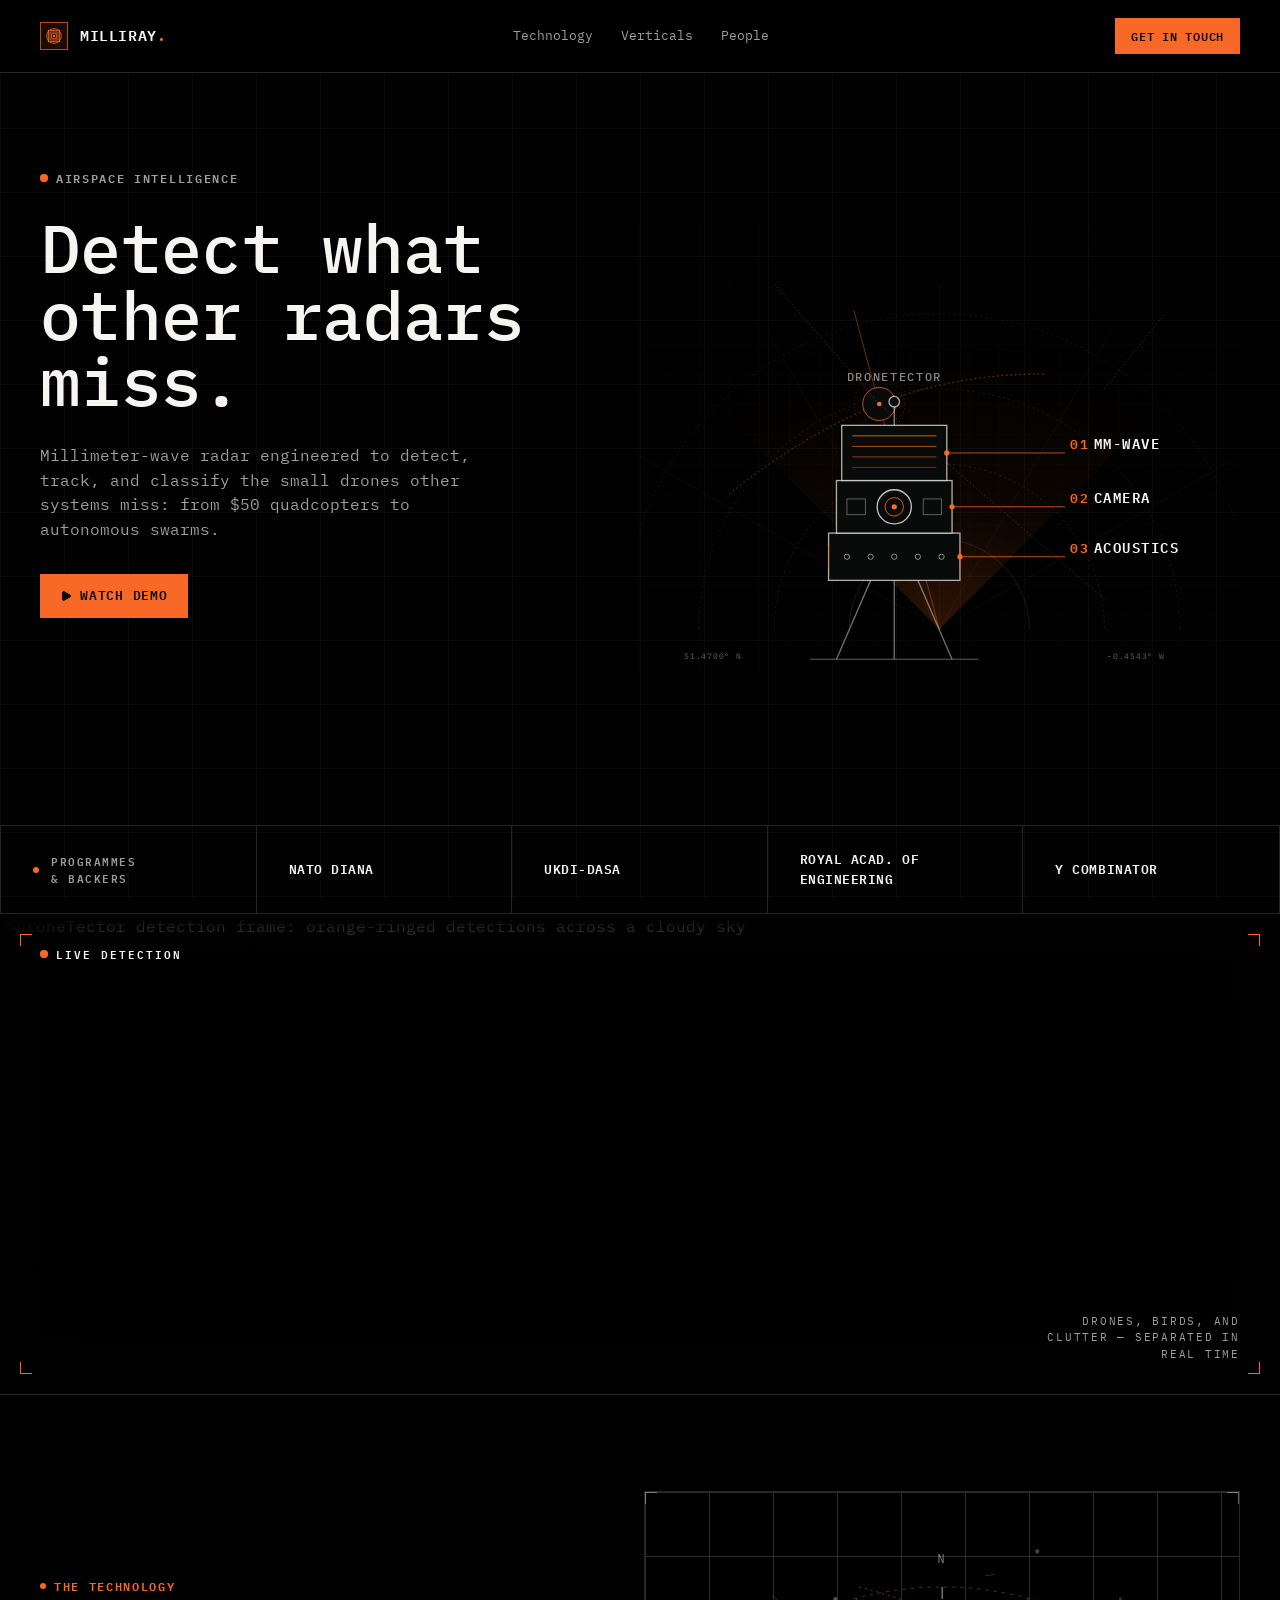
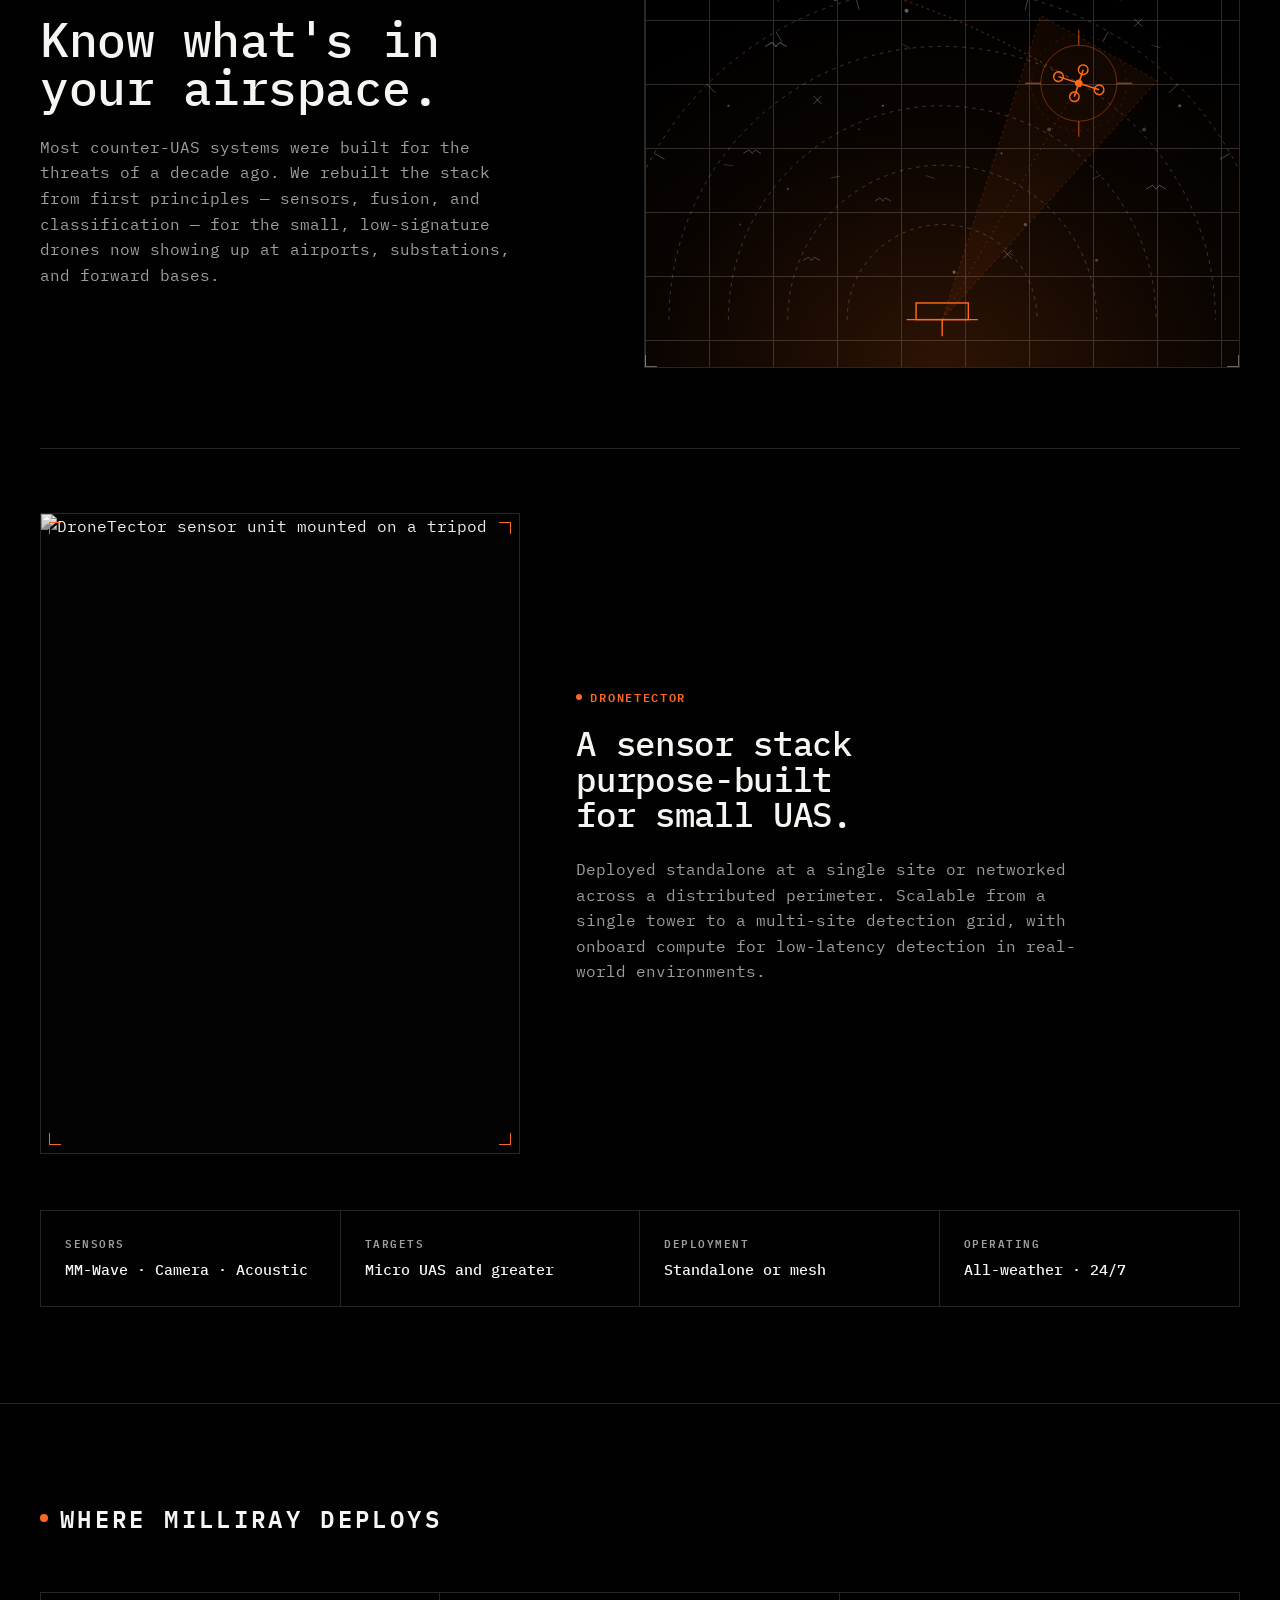
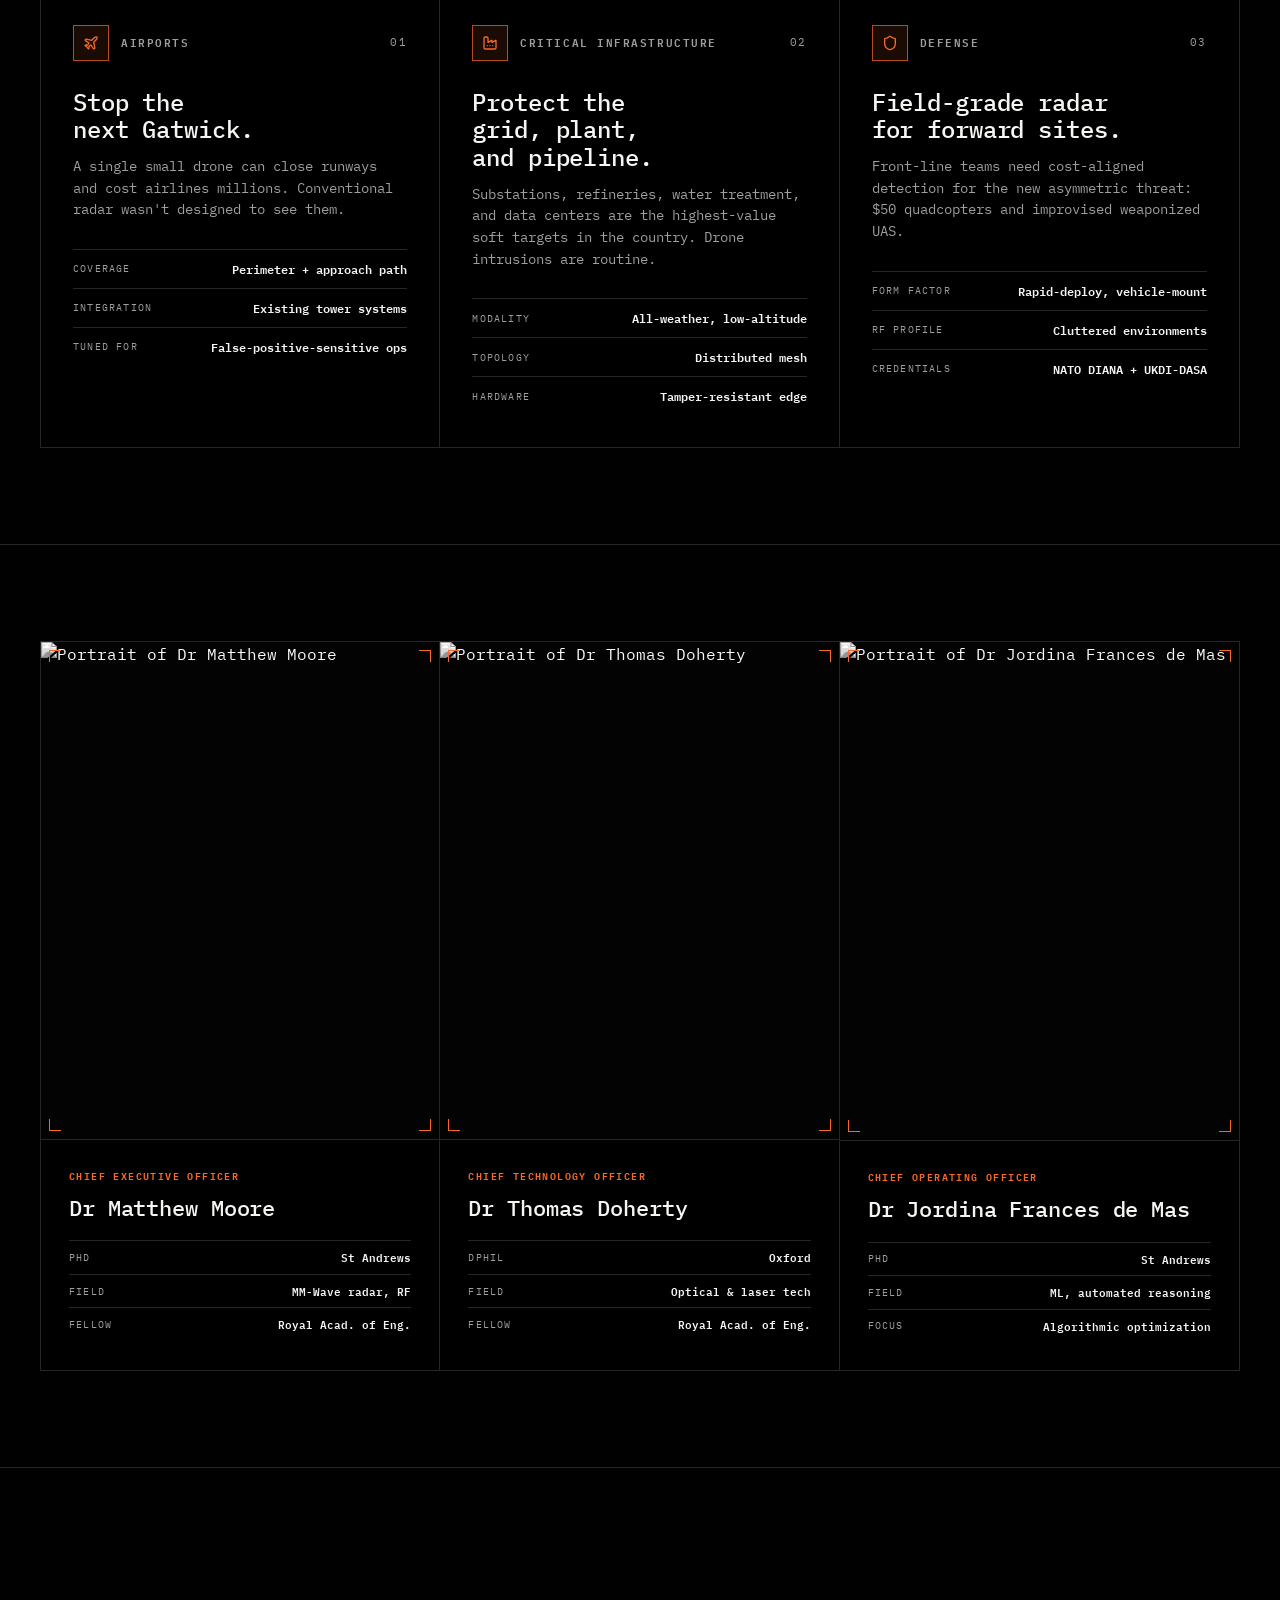
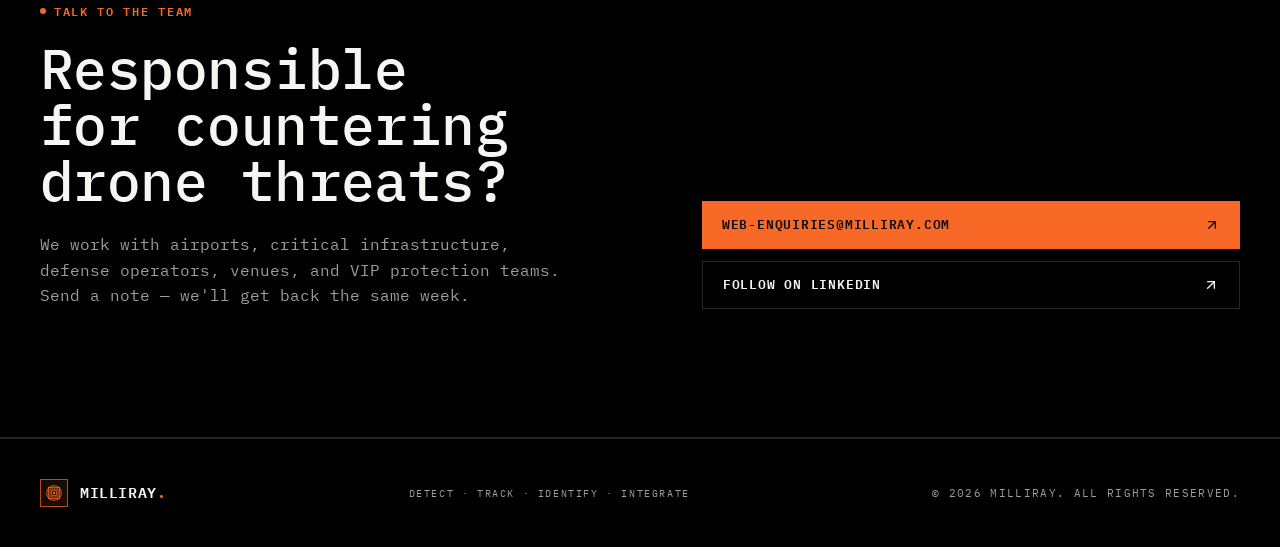
==== commit 68c46a75: "Update index.html" ====
--- a/index.html
+++ b/index.html
@@ -1 +1 @@
-<!DOCTYPE html><html lang="en" class="text-ploy-text-primary h-full outline-white dark" data-theme="dark"> <head><meta charset="UTF-8"><meta name="viewport" content="width=device-width, initial-scale=1.0"><link rel="icon" type="image/x-icon" href="favicon.ico"><meta name="generator" content="Astro v6.3.6"><meta name="ploy-astro-starter-version" content="1.0.0"><title>Milliray — Airspace security | </title><meta name="robots" content="index, follow"/><link rel="canonical" href="https://my-site-58dcf7a3.ploy.build/"/><meta property="og:type" content="website"/><meta property="og:title" content="Milliray — Airspace security | "/><meta property="og:site_name" content=""/><meta property="og:url" content="https://my-site-58dcf7a3.ploy.build/"/><meta name="twitter:card" content="summary"/><meta name="twitter:title" content="Milliray — Airspace security | "/><script type="application/ld+json">{"@context":"https://schema.org","@graph":[{"@type":"Organization","name":"","url":"https://my-site-58dcf7a3.ploy.build"},{"@type":"WebSite","name":"","url":"https://my-site-58dcf7a3.ploy.build"},{"@type":"WebPage","name":"Milliray — Airspace security | ","url":"https://my-site-58dcf7a3.ploy.build/"}]}</script> <meta name="description" content="Pioneering sensors to detect and track UAVs — from single drones to autonomous swarms in the most demanding conditions."> <meta property="og:title" content="Milliray — Airspace security, made measurable"> <meta property="og:description" content="Know what’s in your airspace."> <meta property="og:url" content="https://www.dronetector.com/"> <link rel="stylesheet" href="_ploy_static/_astro/Layout.DtcPyvxG.css"></head> <body class="bg-ploy-background-primary text-ploy-text-primary h-full overflow-x-hidden text-base m-0 font-mono antialiased">   <style>astro-island,astro-slot,astro-static-slot{display:contents}</style><script>(()=>{var e=async t=>{await(await t())()};(self.Astro||(self.Astro={})).load=e;window.dispatchEvent(new Event("astro:load"));})();</script><script>(()=>{var g=Object.defineProperty;var w=(c,s,d)=>s in c?g(c,s,{enumerable:!0,configurable:!0,writable:!0,value:d}):c[s]=d;var l=(c,s,d)=>w(c,typeof s!="symbol"?s+"":s,d);var E=new Set(["__proto__","constructor","prototype"]);{let c={0:t=>y(t),1:t=>d(t),2:t=>new RegExp(t),3:t=>new Date(t),4:t=>new Map(d(t)),5:t=>new Set(d(t)),6:t=>BigInt(t),7:t=>new URL(t),8:t=>new Uint8Array(t),9:t=>new Uint16Array(t),10:t=>new Uint32Array(t),11:t=>Number.POSITIVE_INFINITY*t},s=t=>{let[p,e]=t;return p in c?c[p](e):void 0},d=t=>t.map(s),y=t=>typeof t!="object"||t===null?t:Object.fromEntries(Object.entries(t).map(([p,e])=>[p,s(e)]));class f extends HTMLElement{constructor(){super(...arguments);l(this,"Component");l(this,"hydrator");l(this,"hydrate",async()=>{var b;if(!this.hydrator||!this.isConnected)return;let e=(b=this.parentElement)==null?void 0:b.closest("astro-island[ssr]");if(e){e.addEventListener("astro:hydrate",this.hydrate,{once:!0});return}let n=this.querySelectorAll("astro-slot"),r={},i=this.querySelectorAll("template[data-astro-template]");for(let o of i){let a=o.closest(this.tagName);a!=null&&a.isSameNode(this)&&(r[o.getAttribute("data-astro-template")||"default"]=o.innerHTML,o.remove())}for(let o of n){let a=o.closest(this.tagName);a!=null&&a.isSameNode(this)&&(r[o.getAttribute("name")||"default"]=o.innerHTML)}let u;try{u=this.hasAttribute("props")?y(JSON.parse(this.getAttribute("props"))):{}}catch(o){let a=this.getAttribute("component-url")||"<unknown>",v=this.getAttribute("component-export");throw v&&(a+=` (export ${v})`),console.error(`[hydrate] Error parsing props for component ${a}`,this.getAttribute("props"),o),o}let h;await this.hydrator(this)(this.Component,u,r,{client:this.getAttribute("client")}),this.removeAttribute("ssr"),this.dispatchEvent(new CustomEvent("astro:hydrate"))});l(this,"unmount",()=>{this.isConnected||this.dispatchEvent(new CustomEvent("astro:unmount"))})}disconnectedCallback(){document.removeEventListener("astro:after-swap",this.unmount),document.addEventListener("astro:after-swap",this.unmount,{once:!0})}connectedCallback(){if(!this.hasAttribute("await-children")||document.readyState==="interactive"||document.readyState==="complete")this.childrenConnectedCallback();else{let e=()=>{document.removeEventListener("DOMContentLoaded",e),n.disconnect(),this.childrenConnectedCallback()},n=new MutationObserver(()=>{var r;((r=this.lastChild)==null?void 0:r.nodeType)===Node.COMMENT_NODE&&this.lastChild.nodeValue==="astro:end"&&(this.lastChild.remove(),e())});n.observe(this,{childList:!0}),document.addEventListener("DOMContentLoaded",e)}}async childrenConnectedCallback(){let e=this.getAttribute("before-hydration-url");e&&await import(e),this.start()}getRetryImportUrl(e){let n=new URL(e,document.baseURI),r=`astro-retry=${Date.now()}`,i=n.hash.replace(/^#/,"");return n.hash=i?`${i}&${r}`:r,n.toString()}async importWithRetry(e){try{return await import(e)}catch(n){return await new Promise(r=>setTimeout(r,1e3)),import(this.getRetryImportUrl(e))}}handleHydrationError(e){let n=this.getAttribute("component-url"),r=new CustomEvent("astro:hydration-error",{cancelable:!0,bubbles:!0,composed:!0,detail:{error:e,componentUrl:n}});this.dispatchEvent(r)&&console.error(`[astro-island] Error hydrating ${n}`,e)}async start(){let e=JSON.parse(this.getAttribute("opts")),n=this.getAttribute("client");if(Astro[n]===void 0){window.addEventListener(`astro:${n}`,()=>this.start(),{once:!0});return}try{await Astro[n](async()=>{let r=this.getAttribute("renderer-url");try{let[i,{default:u}]=await Promise.all([this.importWithRetry(this.getAttribute("component-url")),r?this.importWithRetry(r):Promise.resolve({default:()=>()=>{}})]),h=this.getAttribute("component-export")||"default";if(h.includes(".")){this.Component=i;for(let m of h.split(".")){if(E.has(m)||!this.Component||typeof this.Component!="object"&&typeof this.Component!="function"||!Object.hasOwn(this.Component,m))throw new Error(`Invalid component export path: ${h}`);this.Component=this.Component[m]}}else{if(E.has(h))throw new Error(`Invalid component export path: ${h}`);this.Component=i[h]}return this.hydrator=u,this.hydrate}catch(i){return this.handleHydrationError(i),()=>{}}},e,this)}catch(r){this.handleHydrationError(r)}}attributeChangedCallback(){this.hydrate()}}l(f,"observedAttributes",["props"]),customElements.get("astro-island")||customElements.define("astro-island",f)}})();</script><astro-island uid="24yrsm" prefix="r2" component-url="_ploy_static/_astro/page.C0HBtZk1.js" component-export="default" renderer-url="_ploy_static/_astro/client.Bncfyed9.js" props="{}" ssr client="load" opts="{&quot;name&quot;:&quot;Page&quot;,&quot;value&quot;:true}" await-children><div class="home relative min-h-screen bg-ploy-background-primary text-ploy-text-primary"><div aria-hidden="true" class="home__grid pointer-events-none fixed inset-0 z-0 opacity-[0.035]" style="background-image:linear-gradient(to right, #F7F5F0 1px, transparent 1px), linear-gradient(to bottom, #F7F5F0 1px, transparent 1px);background-size:64px 64px"></div><div class="home__content relative z-10"><nav aria-label="Primary" class="nav sticky top-0 z-40 w-full border-b border-ploy-border-primary bg-ploy-background-primary/85 backdrop-blur-md"><div class="nav__inner mx-auto flex h-16 max-w-[1440px] items-center justify-between px-6 md:h-[72px] md:px-10"><a href="./" aria-label="Milliray" class="nav__logo group flex items-center gap-3 text-ploy-text-primary"><span aria-hidden="true" class="nav__logo-mark inline-flex h-7 w-7 items-center justify-center border border-ploy-accent-primary/70 bg-ploy-accent-primary/10 text-ploy-accent-primary"><svg viewBox="0 0 24 24" class="h-4 w-4" fill="none" stroke="currentColor" stroke-width="1.25"><circle cx="12" cy="12" r="11"></circle><rect x="3.5" y="3.5" width="17" height="17"></rect><rect x="6" y="6" width="12" height="12"></rect><rect x="8.5" y="8.5" width="7" height="7"></rect><rect x="10.5" y="10.5" width="3" height="3" fill="currentColor" stroke="none"></rect></svg></span><span class="nav__logo-text font-mono text-[15px] font-semibold tracking-[0.04em]">MILLIRAY<span class="text-ploy-accent-primary">.</span></span></a><ul role="list" class="nav__links hidden items-center gap-1 md:flex"><li class="nav__link-item"><a href="#technology" class="nav__link inline-flex h-9 items-center px-3 font-mono text-[13px] text-ploy-text-secondary transition-colors duration-150 hover:text-ploy-text-primary">Technology</a></li><li class="nav__link-item"><a href="#verticals" class="nav__link inline-flex h-9 items-center px-3 font-mono text-[13px] text-ploy-text-secondary transition-colors duration-150 hover:text-ploy-text-primary">Verticals</a></li><li class="nav__link-item"><a href="#team" class="nav__link inline-flex h-9 items-center px-3 font-mono text-[13px] text-ploy-text-secondary transition-colors duration-150 hover:text-ploy-text-primary">People</a></li></ul><div class="nav__actions flex items-center gap-2"><a href="mailto:web-enquiries@milliray.com?subject=Milliray%20enquiry" class="nav__cta inline-flex h-9 items-center gap-2 bg-ploy-accent-primary px-4 font-mono text-[12px] font-semibold uppercase tracking-[0.06em] text-ploy-text-on-accent-primary transition-colors duration-150 hover:bg-ploy-accent-primary-600">Get in touch</a></div></div></nav><main role="main" class="home__main"><section aria-label="Milliray overview" class="hero relative border-b border-ploy-border-primary"><div class="hero__container mx-auto grid max-w-[1440px] gap-12 px-6 py-16 md:grid-cols-[minmax(0,0.95fr)_minmax(0,1.05fr)] md:gap-10 md:px-10 md:py-20 lg:gap-14 lg:py-24"><div class="hero__left flex flex-col"><p class="hero__eyebrow inline-flex items-center gap-2 font-mono text-[12px] font-semibold uppercase tracking-[0.14em] text-ploy-text-secondary"><span aria-hidden="true" class="hero__eyebrow-dot relative inline-block h-2 w-2 rounded-full bg-ploy-accent-primary"><span class="absolute inset-0 animate-ping rounded-full bg-ploy-accent-primary opacity-60"></span></span>Airspace intelligence</p><h1 class="hero__title mt-7 max-w-[18ch] font-mono text-[44px] font-medium leading-[0.98] tracking-[-0.01em] text-ploy-text-primary md:text-[58px] lg:text-[68px]">Detect what<br/>other radars<br/><span class="text-ploy-text-primary">miss.</span></h1><p class="hero__subtitle mt-7 max-w-[44ch] text-[15px] leading-[1.55] text-ploy-text-secondary md:text-[16px]">Millimeter-wave radar engineered to detect, track, and classify the small drones other systems miss: from $50 quadcopters to autonomous swarms.</p><div class="hero__actions mt-8 flex flex-wrap items-center gap-3"><a href="https://www.youtube.com/watch?v=50xAb06cyq4" target="_blank" rel="noreferrer" class="hero__cta hero__cta--primary inline-flex h-11 items-center gap-2 bg-ploy-accent-primary px-5 font-mono text-[13px] font-semibold uppercase tracking-[0.06em] text-ploy-text-on-accent-primary transition-colors duration-150 hover:bg-ploy-accent-primary-600"><svg xmlns="http://www.w3.org/2000/svg" width="24" height="24" viewBox="0 0 24 24" fill="none" stroke="currentColor" stroke-width="2" stroke-linecap="round" stroke-linejoin="round" class="lucide lucide-play h-3 w-3 fill-current" aria-hidden="true"><path d="M5 5a2 2 0 0 1 3.008-1.728l11.997 6.998a2 2 0 0 1 .003 3.458l-12 7A2 2 0 0 1 5 19z"></path></svg>Watch demo</a></div></div><div class="hero__right relative min-h-[440px] md:min-h-[560px]"><div class="radar relative h-full w-full"><svg viewBox="0 0 800 600" class="radar__scene absolute inset-0 h-full w-full" aria-hidden="true"><defs><radialGradient id="radarGlow" cx="50%" cy="100%" r="80%"><stop offset="0%" stop-color="rgb(255,107,26)" stop-opacity="0.18"></stop><stop offset="40%" stop-color="rgb(255,107,26)" stop-opacity="0.05"></stop><stop offset="100%" stop-color="rgb(255,107,26)" stop-opacity="0"></stop></radialGradient><pattern id="radarGrid" x="0" y="0" width="40" height="40" patternUnits="userSpaceOnUse"><path d="M 40 0 L 0 0 0 40" fill="none" stroke="rgb(247,245,240)" stroke-opacity="0.06" stroke-width="0.5"></path></pattern></defs><rect width="800" height="600" fill="url(#radarGrid)"></rect><path d="M 400 540 L 60 200 A 460 460 0 0 1 740 200 Z" fill="url(#radarGlow)"></path><path d="M 280 540 A 120 120 0 0 1 520 540" fill="none" stroke="rgb(247,245,240)" stroke-opacity="0.18" stroke-width="0.75" stroke-dasharray="0"></path><path d="M 180 540 A 220 220 0 0 1 620 540" fill="none" stroke="rgb(247,245,240)" stroke-opacity="0.155" stroke-width="0.75" stroke-dasharray="3 4"></path><path d="M 80 540 A 320 320 0 0 1 720 540" fill="none" stroke="rgb(247,245,240)" stroke-opacity="0.13" stroke-width="0.75" stroke-dasharray="3 4"></path><path d="M -20 540 A 420 420 0 0 1 820 540" fill="none" stroke="rgb(247,245,240)" stroke-opacity="0.10499999999999998" stroke-width="0.75" stroke-dasharray="3 4"></path><line x1="400" y1="540" x2="1.6283142591582305" y2="309.99999999999994" stroke="rgb(247,245,240)" stroke-opacity="0.08" stroke-width="0.6"></line><line x1="400" y1="540" x2="170.00000000000003" y2="141.62831425915817" stroke="rgb(247,245,240)" stroke-opacity="0.08" stroke-width="0.6"></line><line x1="400" y1="540" x2="400" y2="80" stroke="rgb(247,245,240)" stroke-opacity="0.08" stroke-width="0.6"></line><line x1="400" y1="540" x2="630" y2="141.62831425915817" stroke="rgb(247,245,240)" stroke-opacity="0.08" stroke-width="0.6"></line><line x1="400" y1="540" x2="798.3716857408417" y2="309.99999999999994" stroke="rgb(247,245,240)" stroke-opacity="0.08" stroke-width="0.6"></line><line x1="400" y1="540" x2="286.11962015489087" y2="114.99263643280995" stroke="rgb(255,107,26)" stroke-opacity="0.55" stroke-width="1"></line><path d="M 120 360 Q 220 280 320 240 T 540 200" fill="none" stroke="rgb(255,107,26)" stroke-opacity="0.6" stroke-width="1.25" stroke-dasharray="2 4"></path><g transform="translate(320 240)"><circle r="22" fill="rgb(9,10,10)" stroke="rgb(255,107,26)" stroke-width="1"></circle><circle r="3" fill="rgb(255,107,26)"></circle><circle r="34" fill="none" stroke="rgb(255,107,26)" stroke-opacity="0.35" stroke-width="0.75" stroke-dasharray="2 3"></circle></g><line x1="320" y1="240" x2="180" y2="80" stroke="rgb(255,107,26)" stroke-opacity="0.55" stroke-width="0.8" stroke-dasharray="2 3"></line><line x1="620" y1="220" x2="700" y2="120" stroke="rgb(247,245,240)" stroke-opacity="0.28" stroke-width="0.8" stroke-dasharray="2 3"></line><line x1="320" y1="240" x2="620" y2="500" stroke="rgb(76,185,133)" stroke-opacity="0.45" stroke-width="0.8" stroke-dasharray="2 3"></line><g transform="translate(340 580) scale(1.75)"><line x1="-44" y1="0" x2="-18" y2="-60" stroke="rgb(247,245,240)" stroke-opacity="0.45" stroke-width="1"></line><line x1="44" y1="0" x2="18" y2="-60" stroke="rgb(247,245,240)" stroke-opacity="0.45" stroke-width="1"></line><line x1="0" y1="0" x2="0" y2="-60" stroke="rgb(247,245,240)" stroke-opacity="0.45" stroke-width="1"></line><line x1="-64" y1="0" x2="64" y2="0" stroke="rgb(247,245,240)" stroke-opacity="0.4" stroke-width="0.75"></line><rect x="-50" y="-96" width="100" height="36" fill="rgb(9,10,10)" stroke="rgb(247,245,240)" stroke-opacity="0.7" stroke-width="1"></rect><circle cx="-36" cy="-78" r="2" fill="none" stroke="rgb(247,245,240)" stroke-opacity="0.55" stroke-width="0.75"></circle><circle cx="-18" cy="-78" r="2" fill="none" stroke="rgb(247,245,240)" stroke-opacity="0.55" stroke-width="0.75"></circle><circle cx="0" cy="-78" r="2" fill="none" stroke="rgb(247,245,240)" stroke-opacity="0.55" stroke-width="0.75"></circle><circle cx="18" cy="-78" r="2" fill="none" stroke="rgb(247,245,240)" stroke-opacity="0.55" stroke-width="0.75"></circle><circle cx="36" cy="-78" r="2" fill="none" stroke="rgb(247,245,240)" stroke-opacity="0.55" stroke-width="0.75"></circle><line x1="-50" y1="-86" x2="-50" y2="-70" stroke="rgb(255,107,26)" stroke-opacity="0.6" stroke-width="0.75"></line><line x1="50" y1="-86" x2="50" y2="-70" stroke="rgb(255,107,26)" stroke-opacity="0.6" stroke-width="0.75"></line><rect x="-44" y="-136" width="88" height="40" fill="rgb(9,10,10)" stroke="rgb(247,245,240)" stroke-opacity="0.7" stroke-width="1"></rect><circle cx="0" cy="-116" r="13" fill="rgb(9,10,10)" stroke="rgb(247,245,240)" stroke-opacity="0.8" stroke-width="1"></circle><circle cx="0" cy="-116" r="7" fill="none" stroke="rgb(255,107,26)" stroke-opacity="0.85" stroke-width="0.75"></circle><circle cx="0" cy="-116" r="2" fill="rgb(255,107,26)"></circle><rect x="22" y="-122" width="14" height="12" fill="none" stroke="rgb(247,245,240)" stroke-opacity="0.45" stroke-width="0.6"></rect><rect x="-36" y="-122" width="14" height="12" fill="none" stroke="rgb(247,245,240)" stroke-opacity="0.45" stroke-width="0.6"></rect><rect x="-40" y="-178" width="80" height="42" fill="rgb(9,10,10)" stroke="rgb(247,245,240)" stroke-opacity="0.7" stroke-width="1"></rect><line x1="-32" y1="-170" x2="32" y2="-170" stroke="rgb(255,107,26)" stroke-opacity="0.85" stroke-width="0.75"></line><line x1="-32" y1="-162" x2="32" y2="-162" stroke="rgb(255,107,26)" stroke-opacity="0.7" stroke-width="0.75"></line><line x1="-32" y1="-154" x2="32" y2="-154" stroke="rgb(255,107,26)" stroke-opacity="0.55" stroke-width="0.75"></line><line x1="-32" y1="-146" x2="32" y2="-146" stroke="rgb(255,107,26)" stroke-opacity="0.4" stroke-width="0.75"></line><line x1="0" y1="-178" x2="0" y2="-192" stroke="rgb(247,245,240)" stroke-opacity="0.55" stroke-width="1"></line><circle cx="0" cy="-196" r="4" fill="rgb(9,10,10)" stroke="rgb(247,245,240)" stroke-opacity="0.7" stroke-width="1"></circle><text x="0" y="-212" text-anchor="middle" fill="rgb(247,245,240)" fill-opacity="0.55" style="font:500 9px &quot;IBM Plex Mono&quot;, monospace;letter-spacing:0.14em">DRONETECTOR</text><g><line x1="40" y1="-157" x2="120" y2="-157" stroke="rgb(255,107,26)" stroke-opacity="0.75" stroke-width="0.75"></line><circle cx="40" cy="-157" r="2" fill="rgb(255,107,26)"></circle><line x1="120" y1="-157" x2="130" y2="-157" stroke="rgb(255,107,26)" stroke-opacity="0.75" stroke-width="0.75"></line><text x="134" y="-160" fill="rgb(255,107,26)" style="font:600 10px &quot;IBM Plex Mono&quot;, monospace;letter-spacing:0.14em">01</text><text x="152" y="-160" fill="rgb(247,245,240)" style="font:600 11px &quot;IBM Plex Mono&quot;, monospace;letter-spacing:0.1em">MM-WAVE</text></g><g><line x1="44" y1="-116" x2="120" y2="-116" stroke="rgb(255,107,26)" stroke-opacity="0.75" stroke-width="0.75"></line><circle cx="44" cy="-116" r="2" fill="rgb(255,107,26)"></circle><line x1="120" y1="-116" x2="130" y2="-116" stroke="rgb(255,107,26)" stroke-opacity="0.75" stroke-width="0.75"></line><text x="134" y="-119" fill="rgb(255,107,26)" style="font:600 10px &quot;IBM Plex Mono&quot;, monospace;letter-spacing:0.14em">02</text><text x="152" y="-119" fill="rgb(247,245,240)" style="font:600 11px &quot;IBM Plex Mono&quot;, monospace;letter-spacing:0.1em">CAMERA</text></g><g><line x1="50" y1="-78" x2="120" y2="-78" stroke="rgb(255,107,26)" stroke-opacity="0.75" stroke-width="0.75"></line><circle cx="50" cy="-78" r="2" fill="rgb(255,107,26)"></circle><line x1="120" y1="-78" x2="130" y2="-78" stroke="rgb(255,107,26)" stroke-opacity="0.75" stroke-width="0.75"></line><text x="134" y="-81" fill="rgb(255,107,26)" style="font:600 10px &quot;IBM Plex Mono&quot;, monospace;letter-spacing:0.14em">03</text><text x="152" y="-81" fill="rgb(247,245,240)" style="font:600 11px &quot;IBM Plex Mono&quot;, monospace;letter-spacing:0.1em">ACOUSTICS</text></g></g><text x="60" y="580" fill="rgb(247,245,240)" fill-opacity="0.32" style="font:500 10px &quot;IBM Plex Mono&quot;, monospace;letter-spacing:0.1em">51.4700° N</text><text x="700" y="580" fill="rgb(247,245,240)" fill-opacity="0.32" style="font:500 10px &quot;IBM Plex Mono&quot;, monospace;letter-spacing:0.1em" text-anchor="end">-0.4543° W</text></svg></div></div></div></section><section aria-label="Trusted by defense and infrastructure leaders" class="trust border-b border-ploy-border-primary"><div class="trust__container mx-auto grid max-w-[1440px] grid-cols-1 gap-0 border-x border-ploy-border-primary md:grid-cols-[minmax(0,0.6fr)_minmax(0,2.4fr)]"><div class="trust__label-cell flex items-center gap-3 border-b border-ploy-border-primary px-6 py-6 md:border-b-0 md:border-r md:px-8"><span aria-hidden="true" class="trust__label-dot inline-block h-1.5 w-1.5 rounded-full bg-ploy-accent-primary"></span><p class="trust__label font-mono text-[11px] font-semibold uppercase tracking-[0.14em] text-ploy-text-secondary">Programmes<br/>&amp; backers</p></div><ul role="list" class="trust__list grid grid-cols-2 md:grid-cols-4"><li class="trust__item flex flex-col justify-center gap-1 px-6 py-6 md:px-8 border-b border-ploy-border-primary md:border-b-0 md:border-r md:border-r md:border-ploy-border-primary"><a href="https://www.diana.nato.int/" target="_blank" rel="noreferrer" aria-label="NATO DIANA (opens in new tab)" class="trust__link group block"><p class="trust__name font-mono text-[13px] font-semibold uppercase tracking-[0.04em] text-ploy-text-primary group-hover:text-ploy-accent-primary transition-colors">NATO DIANA</p></a></li><li class="trust__item flex flex-col justify-center gap-1 px-6 py-6 md:px-8 border-b border-ploy-border-primary md:border-b-0 md:border-r"><a href="https://www.gov.uk/government/organisations/defence-and-security-accelerator" target="_blank" rel="noreferrer" aria-label="UK Defence and Security Accelerator (opens in new tab)" class="trust__link group block"><p class="trust__name font-mono text-[13px] font-semibold uppercase tracking-[0.04em] text-ploy-text-primary group-hover:text-ploy-accent-primary transition-colors">UKDI-DASA</p></a></li><li class="trust__item flex flex-col justify-center gap-1 px-6 py-6 md:px-8 border-b border-ploy-border-primary md:border-b-0 md:border-r md:border-r md:border-ploy-border-primary"><a href="https://raeng.org.uk/" target="_blank" rel="noreferrer" aria-label="Royal Academy of Engineering (opens in new tab)" class="trust__link group block"><p class="trust__name font-mono text-[13px] font-semibold uppercase tracking-[0.04em] text-ploy-text-primary group-hover:text-ploy-accent-primary transition-colors">Royal Acad. of Engineering</p></a></li><li class="trust__item flex flex-col justify-center gap-1 px-6 py-6 md:px-8 "><a href="https://www.ycombinator.com/" target="_blank" rel="noreferrer" aria-label="Y Combinator (opens in new tab)" class="trust__link group block"><p class="trust__name font-mono text-[13px] font-semibold uppercase tracking-[0.04em] text-ploy-text-primary group-hover:text-ploy-accent-primary transition-colors">Y Combinator</p></a></li></ul></div></section><section aria-label="DroneTector live detection frame" class="detection-band relative overflow-hidden border-b border-ploy-border-primary bg-ploy-neutral-primary-950"><div class="detection-band__frame relative h-[280px] w-full md:h-[420px] lg:h-[480px]"><img src="https://storage.googleapis.com/ployai/ed7f796a-fe41-4be0-a1c0-5f32e2339675/user/3aa5c550-dronetector-live-detection.png" alt="DroneTector detection frame: orange-ringed detections across a cloudy sky" loading="lazy" class="detection-band__img absolute inset-0 h-full w-full object-cover"/><div aria-hidden="true" class="absolute inset-x-0 top-0 h-24 bg-gradient-to-b from-ploy-background-primary to-transparent"></div><div aria-hidden="true" class="absolute inset-x-0 bottom-0 h-32 bg-gradient-to-t from-ploy-background-primary to-transparent"></div><div aria-hidden="true" class="absolute inset-y-0 left-0 w-24 bg-gradient-to-r from-ploy-background-primary to-transparent"></div><div aria-hidden="true" class="absolute inset-y-0 right-0 w-24 bg-gradient-to-l from-ploy-background-primary to-transparent"></div><div class="absolute left-6 top-6 flex items-center gap-2 md:left-10 md:top-8"><span aria-hidden="true" class="relative inline-block h-2 w-2 rounded-full bg-ploy-accent-primary"><span class="absolute inset-0 animate-ping rounded-full bg-ploy-accent-primary opacity-60"></span></span><p class="font-mono text-[10px] font-semibold uppercase tracking-[0.18em] text-ploy-text-primary md:text-[11px]">Live detection</p></div><p class="absolute bottom-6 right-6 max-w-[28ch] text-right font-mono text-[10px] uppercase tracking-[0.16em] text-ploy-text-secondary md:bottom-8 md:right-10 md:text-[11px]">Drones, birds, and clutter — separated in real time</p><span aria-hidden="true" class="absolute left-3 top-3 h-3 w-3 border-l border-t border-ploy-accent-primary md:left-5 md:top-5"></span><span aria-hidden="true" class="absolute right-3 top-3 h-3 w-3 border-r border-t border-ploy-accent-primary md:right-5 md:top-5"></span><span aria-hidden="true" class="absolute left-3 bottom-3 h-3 w-3 border-l border-b border-ploy-accent-primary md:left-5 md:bottom-5"></span><span aria-hidden="true" class="absolute right-3 bottom-3 h-3 w-3 border-r border-b border-ploy-accent-primary md:right-5 md:bottom-5"></span></div></section><section id="technology" aria-labelledby="technology-heading" class="technology scroll-mt-24 border-b border-ploy-border-primary"><div class="technology__container mx-auto max-w-[1440px] px-6 py-20 md:px-10 md:py-24"><div class="technology__top grid items-center gap-10 md:grid-cols-[minmax(0,0.95fr)_minmax(0,1.05fr)] md:gap-14 lg:gap-16"><div class="technology__intro"><p class="technology__eyebrow inline-flex items-center gap-2 font-mono text-[12px] font-semibold uppercase tracking-[0.14em] text-ploy-accent-primary"><span aria-hidden="true" class="inline-block h-1.5 w-1.5 rounded-full bg-ploy-accent-primary"></span>The technology</p><h2 id="technology-heading" class="technology__title mt-5 max-w-[20ch] text-balance font-mono text-[38px] font-medium leading-[1.0] tracking-[-0.01em] text-ploy-text-primary md:text-[48px]">Know what&#x27;s in your airspace.</h2><p class="technology__lede mt-6 max-w-[48ch] text-[15px] leading-[1.6] text-ploy-text-secondary md:text-[16px]">Most counter-UAS systems were built for the threats of a decade ago. We rebuilt the stack from first principles — sensors, fusion, and classification — for the small, low-signature drones now showing up at airports, substations, and forward bases.</p></div><div class="technology__diagram relative"><div class="coverage relative aspect-[5/4] w-full border border-ploy-border-primary bg-ploy-neutral-primary-950"><div aria-hidden="true" class="absolute inset-0 opacity-[0.18]" style="background-image:linear-gradient(to right, rgb(247,245,240) 1px, transparent 1px), linear-gradient(to bottom, rgb(247,245,240) 1px, transparent 1px);background-size:64px 64px"></div><svg viewBox="0 0 500 400" class="relative h-full w-full" aria-hidden="true"><defs><radialGradient id="coverage-glow" cx="50%" cy="100%" r="80%"><stop offset="0%" stop-color="rgb(255,107,26)" stop-opacity="0.18"></stop><stop offset="60%" stop-color="rgb(255,107,26)" stop-opacity="0.04"></stop><stop offset="100%" stop-color="rgb(255,107,26)" stop-opacity="0"></stop></radialGradient></defs><rect x="0" y="0" width="500" height="400" fill="url(#coverage-glow)"></rect><path d="M 170 360 A 80 80 0 0 1 330 360" fill="none" stroke="rgb(247,245,240)" stroke-opacity="0.22" stroke-width="0.8" stroke-dasharray="3 4"></path><path d="M 120 360 A 130 130 0 0 1 380 360" fill="none" stroke="rgb(247,245,240)" stroke-opacity="0.22" stroke-width="0.8" stroke-dasharray="3 4"></path><path d="M 70 360 A 180 180 0 0 1 430 360" fill="none" stroke="rgb(247,245,240)" stroke-opacity="0.22" stroke-width="0.8" stroke-dasharray="3 4"></path><path d="M 20 360 A 230 230 0 0 1 480 360" fill="none" stroke="rgb(247,245,240)" stroke-opacity="0.22" stroke-width="0.8" stroke-dasharray="3 4"></path><path d="M -30 360 A 280 280 0 0 1 530 360" fill="none" stroke="rgb(247,245,240)" stroke-opacity="0.22" stroke-width="0.8" stroke-dasharray="3 4"></path><line x1="-20.4592313609391" y1="287.53066737129416" x2="-10.79997309804844" y2="290.1188578223194" stroke="rgb(247,245,240)" stroke-opacity="0.32" stroke-width="0.7"></line><line x1="7.512886940357191" y1="219.99999999999997" x2="16.173140978201587" y2="224.99999999999997" stroke="rgb(247,245,240)" stroke-opacity="0.32" stroke-width="0.7"></line><line x1="52.010101267766714" y1="162.0101012677667" x2="59.08116907963219" y2="169.08116907963216" stroke="rgb(247,245,240)" stroke-opacity="0.32" stroke-width="0.7"></line><line x1="110.00000000000003" y1="117.51288694035716" x2="115.00000000000003" y2="126.17314097820156" stroke="rgb(247,245,240)" stroke-opacity="0.32" stroke-width="0.7"></line><line x1="177.5306673712942" y1="89.5407686390609" x2="180.1188578223194" y2="99.20002690195156" stroke="rgb(247,245,240)" stroke-opacity="0.32" stroke-width="0.7"></line><line x1="250" y1="80" x2="250" y2="90" stroke="rgb(247,245,240)" stroke-opacity="0.6" stroke-width="1"></line><line x1="322.46933262870584" y1="89.5407686390609" x2="319.8811421776806" y2="99.20002690195156" stroke="rgb(247,245,240)" stroke-opacity="0.32" stroke-width="0.7"></line><line x1="390" y1="117.51288694035716" x2="385" y2="126.17314097820156" stroke="rgb(247,245,240)" stroke-opacity="0.32" stroke-width="0.7"></line><line x1="447.9898987322333" y1="162.0101012677667" x2="440.9188309203678" y2="169.08116907963216" stroke="rgb(247,245,240)" stroke-opacity="0.32" stroke-width="0.7"></line><line x1="492.4871130596428" y1="219.99999999999997" x2="483.82685902179844" y2="224.99999999999997" stroke="rgb(247,245,240)" stroke-opacity="0.32" stroke-width="0.7"></line><line x1="520.4592313609392" y1="287.53066737129416" x2="510.79997309804844" y2="290.1188578223194" stroke="rgb(247,245,240)" stroke-opacity="0.32" stroke-width="0.7"></line><text x="250" y="60" text-anchor="middle" font-family="ui-monospace, monospace" font-size="10" letter-spacing="2" fill="rgb(247,245,240)" fill-opacity="0.5">N</text><g transform="translate(250 360)"><rect x="-22" y="-14" width="44" height="14" fill="none" stroke="rgb(255,107,26)" stroke-width="1.2"></rect><line x1="-30" y1="0" x2="30" y2="0" stroke="rgb(255,107,26)" stroke-width="1.2"></line><line x1="0" y1="0" x2="0" y2="14" stroke="rgb(255,107,26)" stroke-width="1.2"></line></g><path d="M 250 360 L 333 104 L 431 159 Z" fill="rgb(255,107,26)" fill-opacity="0.06" stroke="rgb(255,107,26)" stroke-opacity="0.35" stroke-width="0.6" stroke-dasharray="2 3"></path><line x1="250" y1="360" x2="365" y2="161" stroke="rgb(255,107,26)" stroke-opacity="0.55" stroke-width="0.6" stroke-dasharray="1 4"></line><path d="M 180 80 Q 260 100 360 158" fill="none" stroke="rgb(255,107,26)" stroke-opacity="0.45" stroke-width="0.8" stroke-dasharray="2 3"></path><g transform="translate(110 130) scale(1.1)" stroke="rgb(247,245,240)" stroke-opacity="0.32" stroke-width="0.8" fill="none" stroke-linecap="round"><path d="M -8 0 L -3 -3 L 0 0"></path><path d="M 8 0 L 3 -3 L 0 0"></path></g><g transform="translate(90 220) scale(0.9)" stroke="rgb(247,245,240)" stroke-opacity="0.32" stroke-width="0.8" fill="none" stroke-linecap="round"><path d="M -8 0 L -3 -3 L 0 0"></path><path d="M 8 0 L 3 -3 L 0 0"></path></g><g transform="translate(200 260) scale(0.8)" stroke="rgb(247,245,240)" stroke-opacity="0.32" stroke-width="0.8" fill="none" stroke-linecap="round"><path d="M -8 0 L -3 -3 L 0 0"></path><path d="M 8 0 L 3 -3 L 0 0"></path></g><g transform="translate(430 250) scale(1)" stroke="rgb(247,245,240)" stroke-opacity="0.32" stroke-width="0.8" fill="none" stroke-linecap="round"><path d="M -8 0 L -3 -3 L 0 0"></path><path d="M 8 0 L 3 -3 L 0 0"></path></g><g transform="translate(140 310) scale(0.85)" stroke="rgb(247,245,240)" stroke-opacity="0.32" stroke-width="0.8" fill="none" stroke-linecap="round"><path d="M -8 0 L -3 -3 L 0 0"></path><path d="M 8 0 L 3 -3 L 0 0"></path></g><circle cx="180" cy="200" r="0.9" fill="rgb(247,245,240)" fill-opacity="0.18"></circle><circle cx="320" cy="280" r="1.3" fill="rgb(247,245,240)" fill-opacity="0.31"></circle><circle cx="420" cy="200" r="1.7000000000000002" fill="rgb(247,245,240)" fill-opacity="0.22"></circle><circle cx="70" cy="180" r="0.9" fill="rgb(247,245,240)" fill-opacity="0.35"></circle><circle cx="380" cy="310" r="1.3" fill="rgb(247,245,240)" fill-opacity="0.26"></circle><circle cx="220" cy="100" r="1.7000000000000002" fill="rgb(247,245,240)" fill-opacity="0.39"></circle><circle cx="300" cy="220" r="0.9" fill="rgb(247,245,240)" fill-opacity="0.3"></circle><circle cx="400" cy="90" r="1.3" fill="rgb(247,245,240)" fill-opacity="0.21"></circle><circle cx="160" cy="90" r="1.7000000000000002" fill="rgb(247,245,240)" fill-opacity="0.33999999999999997"></circle><circle cx="120" cy="250" r="0.9" fill="rgb(247,245,240)" fill-opacity="0.25"></circle><circle cx="260" cy="320" r="1.3" fill="rgb(247,245,240)" fill-opacity="0.38"></circle><circle cx="330" cy="50" r="1.7000000000000002" fill="rgb(247,245,240)" fill-opacity="0.29"></circle><circle cx="80" cy="280" r="0.9" fill="rgb(247,245,240)" fill-opacity="0.19999999999999998"></circle><circle cx="450" cy="180" r="1.3" fill="rgb(247,245,240)" fill-opacity="0.32999999999999996"></circle><circle cx="340" cy="200" r="1.7000000000000002" fill="rgb(247,245,240)" fill-opacity="0.24"></circle><circle cx="200" cy="180" r="0.9" fill="rgb(247,245,240)" fill-opacity="0.37"></circle><g transform="translate(145 175)" stroke="rgb(247,245,240)" stroke-opacity="0.35" stroke-width="0.7"><line x1="-3.5" y1="-3.5" x2="3.5" y2="3.5"></line><line x1="-3.5" y1="3.5" x2="3.5" y2="-3.5"></line></g><g transform="translate(305 305)" stroke="rgb(247,245,240)" stroke-opacity="0.35" stroke-width="0.7"><line x1="-3.5" y1="-3.5" x2="3.5" y2="3.5"></line><line x1="-3.5" y1="3.5" x2="3.5" y2="-3.5"></line></g><g transform="translate(415 110)" stroke="rgb(247,245,240)" stroke-opacity="0.35" stroke-width="0.7"><line x1="-3.5" y1="-3.5" x2="3.5" y2="3.5"></line><line x1="-3.5" y1="3.5" x2="3.5" y2="-3.5"></line></g><line x1="236" y1="240" x2="244" y2="240" stroke="rgb(247,245,240)" stroke-opacity="0.22" stroke-width="0.6" transform="rotate(18 240 240)"></line><line x1="376" y1="240" x2="384" y2="240" stroke="rgb(247,245,240)" stroke-opacity="0.22" stroke-width="0.6" transform="rotate(-25 380 240)"></line><line x1="106" y1="90" x2="114" y2="90" stroke="rgb(247,245,240)" stroke-opacity="0.22" stroke-width="0.6" transform="rotate(40 110 90)"></line><line x1="286" y1="70" x2="294" y2="70" stroke="rgb(247,245,240)" stroke-opacity="0.22" stroke-width="0.6" transform="rotate(-8 290 70)"></line><line x1="426" y1="130" x2="434" y2="130" stroke="rgb(247,245,240)" stroke-opacity="0.22" stroke-width="0.6" transform="rotate(15 430 130)"></line><line x1="156" y1="240" x2="164" y2="240" stroke="rgb(247,245,240)" stroke-opacity="0.22" stroke-width="0.6" transform="rotate(-12 160 240)"></line><line x1="216" y1="130" x2="224" y2="130" stroke="rgb(247,245,240)" stroke-opacity="0.22" stroke-width="0.6" transform="rotate(28 220 130)"></line><line x1="66" y1="230" x2="74" y2="230" stroke="rgb(247,245,240)" stroke-opacity="0.22" stroke-width="0.6" transform="rotate(8 70 230)"></line><g transform="translate(365 161) rotate(18)" stroke="rgb(255,107,26)" stroke-width="1.3" fill="none"><line x1="-18" y1="0" x2="18" y2="0"></line><line x1="0" y1="-12" x2="0" y2="12"></line><circle cx="-18" cy="0" r="4"></circle><circle cx="18" cy="0" r="4"></circle><circle cx="0" cy="-12" r="4"></circle><circle cx="0" cy="12" r="4"></circle><circle cx="0" cy="0" r="2.5" fill="rgb(255,107,26)"></circle></g><circle cx="365" cy="161" r="32" fill="none" stroke="rgb(255,107,26)" stroke-opacity="0.45" stroke-width="0.7"></circle><circle cx="365" cy="161" r="40" fill="none" stroke="rgb(255,107,26)" stroke-opacity="0.25" stroke-width="0.5" stroke-dasharray="2 4"></circle><line x1="333" y1="161" x2="320" y2="161" stroke="rgb(255,107,26)" stroke-opacity="0.7" stroke-width="0.9"></line><line x1="397" y1="161" x2="410" y2="161" stroke="rgb(255,107,26)" stroke-opacity="0.7" stroke-width="0.9"></line><line x1="365" y1="129" x2="365" y2="116" stroke="rgb(255,107,26)" stroke-opacity="0.7" stroke-width="0.9"></line><line x1="365" y1="193" x2="365" y2="206" stroke="rgb(255,107,26)" stroke-opacity="0.7" stroke-width="0.9"></line></svg><span aria-hidden="true" class="absolute h-3 w-3 left-0 top-0" style="border-top:1px solid rgb(247,245,240);border-left:1px solid rgb(247,245,240);opacity:0.4"></span><span aria-hidden="true" class="absolute h-3 w-3 right-0 top-0 rotate-90" style="border-top:1px solid rgb(247,245,240);border-left:1px solid rgb(247,245,240);opacity:0.4"></span><span aria-hidden="true" class="absolute h-3 w-3 bottom-0 left-0 -rotate-90" style="border-top:1px solid rgb(247,245,240);border-left:1px solid rgb(247,245,240);opacity:0.4"></span><span aria-hidden="true" class="absolute h-3 w-3 bottom-0 right-0 rotate-180" style="border-top:1px solid rgb(247,245,240);border-left:1px solid rgb(247,245,240);opacity:0.4"></span></div></div></div><div class="dronetector mt-16 border-t border-ploy-border-primary pt-12 md:mt-20 md:pt-16"><div class="dronetector__intro grid gap-10 md:grid-cols-[minmax(0,0.42fr)_minmax(0,0.58fr)] md:items-center md:gap-14"><div class="dronetector__photo relative aspect-[3/4] w-full overflow-hidden border border-ploy-border-primary bg-ploy-neutral-primary-900"><img src="https://storage.googleapis.com/ployai/ed7f796a-fe41-4be0-a1c0-5f32e2339675/user/515d00d4-dronetector-product-v2.jpg" alt="DroneTector sensor unit mounted on a tripod" loading="lazy" class="dronetector__photo-img absolute inset-0 h-full w-full object-cover grayscale contrast-[1.05] brightness-[0.95]"/><span aria-hidden="true" class="absolute left-2 top-2 h-3 w-3 border-l border-t border-ploy-accent-primary"></span><span aria-hidden="true" class="absolute right-2 top-2 h-3 w-3 border-r border-t border-ploy-accent-primary"></span><span aria-hidden="true" class="absolute left-2 bottom-2 h-3 w-3 border-l border-b border-ploy-accent-primary"></span><span aria-hidden="true" class="absolute right-2 bottom-2 h-3 w-3 border-r border-b border-ploy-accent-primary"></span></div><div class="dronetector__copy-wrap"><p class="dronetector__eyebrow inline-flex items-center gap-2 font-mono text-[12px] font-semibold uppercase tracking-[0.14em] text-ploy-accent-primary"><span aria-hidden="true" class="inline-block h-1.5 w-1.5 rounded-full bg-ploy-accent-primary"></span>DroneTector</p><h3 class="dronetector__title mt-5 max-w-[22ch] text-balance font-mono text-[28px] font-medium leading-[1.05] tracking-[-0.01em] text-ploy-text-primary md:text-[34px]">A sensor stack purpose-built for small UAS.</h3><p class="dronetector__copy mt-6 max-w-[52ch] text-[15px] leading-[1.6] text-ploy-text-secondary md:text-[16px]">Deployed standalone at a single site or networked across a distributed perimeter. Scalable from a single tower to a multi-site detection grid, with onboard compute for low-latency detection in real-world environments.</p></div></div><dl class="dronetector__specs mt-10 grid grid-cols-2 border border-ploy-border-primary md:mt-14 md:grid-cols-4"><div class="dronetector__spec px-5 py-5 md:px-6 md:py-6 border-b border-ploy-border-primary md:border-b-0 md:border-r"><dt class="font-mono text-[11px] font-semibold uppercase tracking-[0.14em] text-ploy-text-secondary">Sensors</dt><dd class="mt-2 font-mono text-[14px] font-medium text-ploy-text-primary md:text-[15px]">MM-Wave · Camera · Acoustic</dd></div><div class="dronetector__spec px-5 py-5 md:px-6 md:py-6 border-b border-ploy-border-primary md:border-b-0 md:border-r"><dt class="font-mono text-[11px] font-semibold uppercase tracking-[0.14em] text-ploy-text-secondary">Targets</dt><dd class="mt-2 font-mono text-[14px] font-medium text-ploy-text-primary md:text-[15px]">Micro UAS and greater</dd></div><div class="dronetector__spec px-5 py-5 md:px-6 md:py-6 border-b border-ploy-border-primary md:border-b-0 md:border-r"><dt class="font-mono text-[11px] font-semibold uppercase tracking-[0.14em] text-ploy-text-secondary">Deployment</dt><dd class="mt-2 font-mono text-[14px] font-medium text-ploy-text-primary md:text-[15px]">Standalone or mesh</dd></div><div class="dronetector__spec px-5 py-5 md:px-6 md:py-6 "><dt class="font-mono text-[11px] font-semibold uppercase tracking-[0.14em] text-ploy-text-secondary">Operating</dt><dd class="mt-2 font-mono text-[14px] font-medium text-ploy-text-primary md:text-[15px]">All-weather · 24/7</dd></div></dl></div></div></section><section id="verticals" aria-labelledby="verticals-heading" class="verticals scroll-mt-24 border-b border-ploy-border-primary"><div class="verticals__container mx-auto max-w-[1440px] px-6 py-20 md:px-10 md:py-24"><div class="verticals__header"><h2 id="verticals-heading" class="verticals__title inline-flex items-center gap-3 font-mono text-[20px] font-semibold uppercase tracking-[0.14em] text-ploy-text-primary md:text-[24px]"><span aria-hidden="true" class="inline-block h-2 w-2 rounded-full bg-ploy-accent-primary"></span>Where Milliray deploys</h2></div><ul role="list" class="verticals__list mt-14 grid gap-0 border border-ploy-border-primary md:grid-cols-3"><li class="verticals__item group relative flex flex-col bg-ploy-neutral-primary-950 p-7 md:p-8 border-b border-ploy-border-primary md:border-b-0 md:border-r"><div class="verticals__item-head flex items-center justify-between"><div class="flex items-center gap-3"><span class="verticals__item-icon inline-flex h-9 w-9 items-center justify-center border border-ploy-accent-primary/70 bg-ploy-accent-primary/10 text-ploy-accent-primary"><svg xmlns="http://www.w3.org/2000/svg" width="24" height="24" viewBox="0 0 24 24" fill="none" stroke="currentColor" stroke-width="2" stroke-linecap="round" stroke-linejoin="round" class="lucide lucide-plane h-4 w-4" aria-hidden="true"><path d="M17.8 19.2 16 11l3.5-3.5C21 6 21.5 4 21 3c-1-.5-3 0-4.5 1.5L13 8 4.8 6.2c-.5-.1-.9.1-1.1.5l-.3.5c-.2.5-.1 1 .3 1.3L9 12l-2 3H4l-1 1 3 2 2 3 1-1v-3l3-2 3.5 5.3c.3.4.8.5 1.3.3l.5-.2c.4-.3.6-.7.5-1.2z"></path></svg></span><span class="verticals__item-label font-mono text-[11px] font-semibold uppercase tracking-[0.14em] text-ploy-text-secondary">Airports</span></div><span class="verticals__item-num font-mono text-[11px] uppercase tracking-[0.14em] text-ploy-text-secondary">01</span></div><h3 class="verticals__item-title mt-7 max-w-[18ch] text-balance font-mono text-[22px] font-medium leading-[1.15] tracking-[-0.005em] text-ploy-text-primary md:text-[24px]">Stop the next Gatwick.</h3><p class="verticals__item-description mt-3 text-[14px] leading-[1.55] text-ploy-text-secondary">A single small drone can close runways and cost airlines millions. Conventional radar wasn&#x27;t designed to see them.</p><dl class="verticals__item-bullets mt-7 divide-y divide-ploy-border-primary border-t border-ploy-border-primary"><div class="verticals__item-bullet flex items-center justify-between py-2.5"><dt class="font-mono text-[10px] uppercase tracking-[0.12em] text-ploy-text-secondary">Coverage</dt><dd class="font-mono text-[12px] font-semibold text-ploy-text-primary">Perimeter + approach path</dd></div><div class="verticals__item-bullet flex items-center justify-between py-2.5"><dt class="font-mono text-[10px] uppercase tracking-[0.12em] text-ploy-text-secondary">Integration</dt><dd class="font-mono text-[12px] font-semibold text-ploy-text-primary">Existing tower systems</dd></div><div class="verticals__item-bullet flex items-center justify-between py-2.5"><dt class="font-mono text-[10px] uppercase tracking-[0.12em] text-ploy-text-secondary">Tuned for</dt><dd class="font-mono text-[12px] font-semibold text-ploy-text-primary">False-positive-sensitive ops</dd></div></dl></li><li class="verticals__item group relative flex flex-col bg-ploy-neutral-primary-950 p-7 md:p-8 border-b border-ploy-border-primary md:border-b-0 md:border-r"><div class="verticals__item-head flex items-center justify-between"><div class="flex items-center gap-3"><span class="verticals__item-icon inline-flex h-9 w-9 items-center justify-center border border-ploy-accent-primary/70 bg-ploy-accent-primary/10 text-ploy-accent-primary"><svg xmlns="http://www.w3.org/2000/svg" width="24" height="24" viewBox="0 0 24 24" fill="none" stroke="currentColor" stroke-width="2" stroke-linecap="round" stroke-linejoin="round" class="lucide lucide-factory h-4 w-4" aria-hidden="true"><path d="M12 16h.01"></path><path d="M16 16h.01"></path><path d="M3 19a2 2 0 0 0 2 2h14a2 2 0 0 0 2-2V8.5a.5.5 0 0 0-.769-.422l-4.462 2.844A.5.5 0 0 1 15 10.5v-2a.5.5 0 0 0-.769-.422L9.77 10.922A.5.5 0 0 1 9 10.5V5a2 2 0 0 0-2-2H5a2 2 0 0 0-2 2z"></path><path d="M8 16h.01"></path></svg></span><span class="verticals__item-label font-mono text-[11px] font-semibold uppercase tracking-[0.14em] text-ploy-text-secondary">Critical Infrastructure</span></div><span class="verticals__item-num font-mono text-[11px] uppercase tracking-[0.14em] text-ploy-text-secondary">02</span></div><h3 class="verticals__item-title mt-7 max-w-[18ch] text-balance font-mono text-[22px] font-medium leading-[1.15] tracking-[-0.005em] text-ploy-text-primary md:text-[24px]">Protect the grid, plant, and pipeline.</h3><p class="verticals__item-description mt-3 text-[14px] leading-[1.55] text-ploy-text-secondary">Substations, refineries, water treatment, and data centers are the highest-value soft targets in the country. Drone intrusions are routine.</p><dl class="verticals__item-bullets mt-7 divide-y divide-ploy-border-primary border-t border-ploy-border-primary"><div class="verticals__item-bullet flex items-center justify-between py-2.5"><dt class="font-mono text-[10px] uppercase tracking-[0.12em] text-ploy-text-secondary">Modality</dt><dd class="font-mono text-[12px] font-semibold text-ploy-text-primary">All-weather, low-altitude</dd></div><div class="verticals__item-bullet flex items-center justify-between py-2.5"><dt class="font-mono text-[10px] uppercase tracking-[0.12em] text-ploy-text-secondary">Topology</dt><dd class="font-mono text-[12px] font-semibold text-ploy-text-primary">Distributed mesh</dd></div><div class="verticals__item-bullet flex items-center justify-between py-2.5"><dt class="font-mono text-[10px] uppercase tracking-[0.12em] text-ploy-text-secondary">Hardware</dt><dd class="font-mono text-[12px] font-semibold text-ploy-text-primary">Tamper-resistant edge</dd></div></dl></li><li class="verticals__item group relative flex flex-col bg-ploy-neutral-primary-950 p-7 md:p-8 "><div class="verticals__item-head flex items-center justify-between"><div class="flex items-center gap-3"><span class="verticals__item-icon inline-flex h-9 w-9 items-center justify-center border border-ploy-accent-primary/70 bg-ploy-accent-primary/10 text-ploy-accent-primary"><svg xmlns="http://www.w3.org/2000/svg" width="24" height="24" viewBox="0 0 24 24" fill="none" stroke="currentColor" stroke-width="2" stroke-linecap="round" stroke-linejoin="round" class="lucide lucide-shield h-4 w-4" aria-hidden="true"><path d="M20 13c0 5-3.5 7.5-7.66 8.95a1 1 0 0 1-.67-.01C7.5 20.5 4 18 4 13V6a1 1 0 0 1 1-1c2 0 4.5-1.2 6.24-2.72a1.17 1.17 0 0 1 1.52 0C14.51 3.81 17 5 19 5a1 1 0 0 1 1 1z"></path></svg></span><span class="verticals__item-label font-mono text-[11px] font-semibold uppercase tracking-[0.14em] text-ploy-text-secondary">Defense</span></div><span class="verticals__item-num font-mono text-[11px] uppercase tracking-[0.14em] text-ploy-text-secondary">03</span></div><h3 class="verticals__item-title mt-7 max-w-[18ch] text-balance font-mono text-[22px] font-medium leading-[1.15] tracking-[-0.005em] text-ploy-text-primary md:text-[24px]">Field-grade radar for forward sites.</h3><p class="verticals__item-description mt-3 text-[14px] leading-[1.55] text-ploy-text-secondary">Front-line teams need cost-aligned detection for the new asymmetric threat: $50 quadcopters and improvised weaponized UAS.</p><dl class="verticals__item-bullets mt-7 divide-y divide-ploy-border-primary border-t border-ploy-border-primary"><div class="verticals__item-bullet flex items-center justify-between py-2.5"><dt class="font-mono text-[10px] uppercase tracking-[0.12em] text-ploy-text-secondary">Form factor</dt><dd class="font-mono text-[12px] font-semibold text-ploy-text-primary">Rapid-deploy, vehicle-mount</dd></div><div class="verticals__item-bullet flex items-center justify-between py-2.5"><dt class="font-mono text-[10px] uppercase tracking-[0.12em] text-ploy-text-secondary">RF profile</dt><dd class="font-mono text-[12px] font-semibold text-ploy-text-primary">Cluttered environments</dd></div><div class="verticals__item-bullet flex items-center justify-between py-2.5"><dt class="font-mono text-[10px] uppercase tracking-[0.12em] text-ploy-text-secondary">Credentials</dt><dd class="font-mono text-[12px] font-semibold text-ploy-text-primary">NATO DIANA + UKDI-DASA</dd></div></dl></li></ul></div></section><section id="team" aria-label="People" class="team scroll-mt-24 border-b border-ploy-border-primary"><div class="team__container mx-auto max-w-[1440px] px-6 py-20 md:px-10 md:py-24"><ul role="list" class="team__founders grid gap-0 border border-ploy-border-primary md:grid-cols-3"><li class="team__founder flex flex-col bg-ploy-neutral-primary-950 border-b border-ploy-border-primary md:border-b-0 md:border-r"><div class="team__founder-portrait relative aspect-[4/5] w-full overflow-hidden border-b border-ploy-border-primary bg-ploy-neutral-primary-900"><img src="https://storage.googleapis.com/ployai/ed7f796a-fe41-4be0-a1c0-5f32e2339675/user/ca78dbeb-matthew-moore-headshot.jpg" alt="Portrait of Dr Matthew Moore" loading="lazy" class="team__founder-portrait-img absolute inset-0 h-full w-full object-cover grayscale contrast-[1.05]"/><span aria-hidden="true" class="absolute left-2 top-2 h-3 w-3 border-l border-t border-ploy-accent-primary"></span><span aria-hidden="true" class="absolute right-2 top-2 h-3 w-3 border-r border-t border-ploy-accent-primary"></span><span aria-hidden="true" class="absolute left-2 bottom-2 h-3 w-3 border-l border-b border-ploy-accent-primary"></span><span aria-hidden="true" class="absolute right-2 bottom-2 h-3 w-3 border-r border-b border-ploy-accent-primary"></span></div><div class="team__founder-body flex flex-1 flex-col p-6 md:p-7"><p class="team__founder-role font-mono text-[10px] font-semibold uppercase tracking-[0.14em] text-ploy-accent-primary">Chief Executive Officer</p><h3 class="team__founder-name mt-3 font-mono text-[20px] font-medium leading-[1.15] tracking-[-0.005em] text-ploy-text-primary md:text-[22px]">Dr Matthew Moore</h3><dl class="team__founder-creds mt-5 divide-y divide-ploy-border-primary border-t border-ploy-border-primary"><div class="flex items-center justify-between py-2"><dt class="font-mono text-[10px] uppercase tracking-[0.12em] text-ploy-text-secondary">PhD</dt><dd class="font-mono text-[11px] font-semibold text-ploy-text-primary">St Andrews</dd></div><div class="flex items-center justify-between py-2"><dt class="font-mono text-[10px] uppercase tracking-[0.12em] text-ploy-text-secondary">Field</dt><dd class="font-mono text-[11px] font-semibold text-ploy-text-primary">MM-Wave radar, RF</dd></div><div class="flex items-center justify-between py-2"><dt class="font-mono text-[10px] uppercase tracking-[0.12em] text-ploy-text-secondary">Fellow</dt><dd class="font-mono text-[11px] font-semibold text-ploy-text-primary">Royal Acad. of Eng.</dd></div></dl></div></li><li class="team__founder flex flex-col bg-ploy-neutral-primary-950 border-b border-ploy-border-primary md:border-b-0 md:border-r"><div class="team__founder-portrait relative aspect-[4/5] w-full overflow-hidden border-b border-ploy-border-primary bg-ploy-neutral-primary-900"><img src="https://storage.googleapis.com/ployai/ed7f796a-fe41-4be0-a1c0-5f32e2339675/user/468d19fe-td-headshot.jpg" alt="Portrait of Dr Thomas Doherty" loading="lazy" class="team__founder-portrait-img absolute inset-0 h-full w-full object-cover grayscale contrast-[1.05]"/><span aria-hidden="true" class="absolute left-2 top-2 h-3 w-3 border-l border-t border-ploy-accent-primary"></span><span aria-hidden="true" class="absolute right-2 top-2 h-3 w-3 border-r border-t border-ploy-accent-primary"></span><span aria-hidden="true" class="absolute left-2 bottom-2 h-3 w-3 border-l border-b border-ploy-accent-primary"></span><span aria-hidden="true" class="absolute right-2 bottom-2 h-3 w-3 border-r border-b border-ploy-accent-primary"></span></div><div class="team__founder-body flex flex-1 flex-col p-6 md:p-7"><p class="team__founder-role font-mono text-[10px] font-semibold uppercase tracking-[0.14em] text-ploy-accent-primary">Chief Technology Officer</p><h3 class="team__founder-name mt-3 font-mono text-[20px] font-medium leading-[1.15] tracking-[-0.005em] text-ploy-text-primary md:text-[22px]">Dr Thomas Doherty</h3><dl class="team__founder-creds mt-5 divide-y divide-ploy-border-primary border-t border-ploy-border-primary"><div class="flex items-center justify-between py-2"><dt class="font-mono text-[10px] uppercase tracking-[0.12em] text-ploy-text-secondary">DPhil</dt><dd class="font-mono text-[11px] font-semibold text-ploy-text-primary">Oxford</dd></div><div class="flex items-center justify-between py-2"><dt class="font-mono text-[10px] uppercase tracking-[0.12em] text-ploy-text-secondary">Field</dt><dd class="font-mono text-[11px] font-semibold text-ploy-text-primary">Optical &amp; laser tech</dd></div><div class="flex items-center justify-between py-2"><dt class="font-mono text-[10px] uppercase tracking-[0.12em] text-ploy-text-secondary">Fellow</dt><dd class="font-mono text-[11px] font-semibold text-ploy-text-primary">Royal Acad. of Eng.</dd></div></dl></div></li><li class="team__founder flex flex-col bg-ploy-neutral-primary-950 "><div class="team__founder-portrait relative aspect-[4/5] w-full overflow-hidden border-b border-ploy-border-primary bg-ploy-neutral-primary-900"><img src="https://storage.googleapis.com/ployai/ed7f796a-fe41-4be0-a1c0-5f32e2339675/user/5b6978df-jf-headshot.jpg" alt="Portrait of Dr Jordina Frances de Mas" loading="lazy" class="team__founder-portrait-img absolute inset-0 h-full w-full object-cover grayscale contrast-[1.05]"/><span aria-hidden="true" class="absolute left-2 top-2 h-3 w-3 border-l border-t border-ploy-accent-primary"></span><span aria-hidden="true" class="absolute right-2 top-2 h-3 w-3 border-r border-t border-ploy-accent-primary"></span><span aria-hidden="true" class="absolute left-2 bottom-2 h-3 w-3 border-l border-b border-ploy-accent-primary"></span><span aria-hidden="true" class="absolute right-2 bottom-2 h-3 w-3 border-r border-b border-ploy-accent-primary"></span></div><div class="team__founder-body flex flex-1 flex-col p-6 md:p-7"><p class="team__founder-role font-mono text-[10px] font-semibold uppercase tracking-[0.14em] text-ploy-accent-primary">Chief Operating Officer</p><h3 class="team__founder-name mt-3 font-mono text-[20px] font-medium leading-[1.15] tracking-[-0.005em] text-ploy-text-primary md:text-[22px]">Dr Jordina Frances de Mas</h3><dl class="team__founder-creds mt-5 divide-y divide-ploy-border-primary border-t border-ploy-border-primary"><div class="flex items-center justify-between py-2"><dt class="font-mono text-[10px] uppercase tracking-[0.12em] text-ploy-text-secondary">PhD</dt><dd class="font-mono text-[11px] font-semibold text-ploy-text-primary">St Andrews</dd></div><div class="flex items-center justify-between py-2"><dt class="font-mono text-[10px] uppercase tracking-[0.12em] text-ploy-text-secondary">Field</dt><dd class="font-mono text-[11px] font-semibold text-ploy-text-primary">ML, automated reasoning</dd></div><div class="flex items-center justify-between py-2"><dt class="font-mono text-[10px] uppercase tracking-[0.12em] text-ploy-text-secondary">Focus</dt><dd class="font-mono text-[11px] font-semibold text-ploy-text-primary">Algorithmic optimization</dd></div></dl></div></li></ul></div></section><section id="contact" aria-labelledby="contact-heading" class="contact scroll-mt-24 border-b border-ploy-border-primary"><div class="contact__container mx-auto max-w-[1440px] px-6 py-24 md:px-10 md:py-32"><div class="contact__grid grid gap-12 md:grid-cols-[minmax(0,1fr)_minmax(0,0.9fr)] md:items-end md:gap-16"><div class="contact__left"><p class="contact__eyebrow inline-flex items-center gap-2 font-mono text-[12px] font-semibold uppercase tracking-[0.14em] text-ploy-accent-primary"><span aria-hidden="true" class="inline-block h-1.5 w-1.5 rounded-full bg-ploy-accent-primary"></span>Talk to the team</p><h2 id="contact-heading" class="contact__title mt-5 max-w-[18ch] text-balance font-mono text-[44px] font-medium leading-[1.0] tracking-[-0.01em] text-ploy-text-primary md:text-[56px]">Responsible for countering drone threats?</h2><p class="contact__lede mt-6 max-w-[52ch] text-[15px] leading-[1.6] text-ploy-text-secondary md:text-[16px]">We work with airports, critical infrastructure, defense operators, venues, and VIP protection teams. Send a note — we&#x27;ll get back the same week.</p></div><div class="contact__right flex flex-col gap-3"><a href="mailto:web-enquiries@milliray.com?subject=Milliray%20enquiry" class="inline-flex h-12 items-center justify-between gap-3 bg-ploy-accent-primary px-5 font-mono text-[13px] font-semibold uppercase tracking-[0.06em] text-ploy-text-on-accent-primary transition-colors duration-150 hover:bg-ploy-accent-primary-600">web-enquiries@milliray.com<svg xmlns="http://www.w3.org/2000/svg" width="24" height="24" viewBox="0 0 24 24" fill="none" stroke="currentColor" stroke-width="2" stroke-linecap="round" stroke-linejoin="round" class="lucide lucide-arrow-up-right h-4 w-4" aria-hidden="true"><path d="M7 7h10v10"></path><path d="M7 17 17 7"></path></svg></a><a href="https://www.linkedin.com/company/dronetector" target="_blank" rel="noreferrer" class="inline-flex h-12 items-center justify-between gap-3 border border-ploy-border-primary px-5 font-mono text-[13px] font-semibold uppercase tracking-[0.06em] text-ploy-text-primary transition-colors duration-150 hover:border-ploy-neutral-primary-600 hover:bg-ploy-neutral-primary-900">Follow on LinkedIn<svg xmlns="http://www.w3.org/2000/svg" width="24" height="24" viewBox="0 0 24 24" fill="none" stroke="currentColor" stroke-width="2" stroke-linecap="round" stroke-linejoin="round" class="lucide lucide-arrow-up-right h-4 w-4" aria-hidden="true"><path d="M7 7h10v10"></path><path d="M7 17 17 7"></path></svg></a></div></div></div></section></main><footer class="footer border-t border-ploy-border-primary bg-ploy-neutral-primary-950"><div class="footer__container mx-auto max-w-[1440px] px-6 py-10 md:px-10"><div class="footer__row flex flex-col items-start justify-between gap-6 md:flex-row md:items-center"><a href="./" aria-label="Milliray" class="footer__logo group flex items-center gap-3 text-ploy-text-primary"><span aria-hidden="true" class="inline-flex h-7 w-7 items-center justify-center border border-ploy-accent-primary/70 bg-ploy-accent-primary/10 text-ploy-accent-primary"><svg viewBox="0 0 24 24" class="h-4 w-4" fill="none" stroke="currentColor" stroke-width="1.25"><circle cx="12" cy="12" r="11"></circle><rect x="3.5" y="3.5" width="17" height="17"></rect><rect x="6" y="6" width="12" height="12"></rect><rect x="8.5" y="8.5" width="7" height="7"></rect><rect x="10.5" y="10.5" width="3" height="3" fill="currentColor" stroke="none"></rect></svg></span><span class="font-mono text-[15px] font-semibold tracking-[0.04em]">MILLIRAY<span class="text-ploy-accent-primary">.</span></span></a><p class="font-mono text-[10px] uppercase tracking-[0.16em] text-ploy-text-secondary">Detect · Track · Identify · Integrate</p><p class="footer__copy font-mono text-[11px] uppercase tracking-[0.12em] text-ploy-text-secondary">© 2026 Milliray. All rights reserved.</p></div></div></footer></div></div><!--astro:end--></astro-island>  </body></html>+<!DOCTYPE html><html lang="en" class="text-ploy-text-primary h-full outline-white dark" data-theme="dark"> <head><meta charset="UTF-8"><meta name="viewport" content="width=device-width, initial-scale=1.0"><link rel="icon" type="image/x-icon" href="favicon.ico"><meta name="generator" content="Astro v6.3.6"><meta name="ploy-astro-starter-version" content="1.0.0"><title>Milliray — Airspace security | </title><meta name="robots" content="index, follow"/><link rel="canonical" href="https://my-site-58dcf7a3.ploy.build/"/><meta property="og:type" content="website"/><meta property="og:title" content="Milliray — Airspace security | "/><meta property="og:site_name" content=""/><meta property="og:url" content="https://my-site-58dcf7a3.ploy.build/"/><meta name="twitter:card" content="summary"/><meta name="twitter:title" content="Milliray — Airspace security | "/><script type="application/ld+json">{"@context":"https://schema.org","@graph":[{"@type":"Organization","name":"","url":"https://my-site-58dcf7a3.ploy.build"},{"@type":"WebSite","name":"","url":"https://my-site-58dcf7a3.ploy.build"},{"@type":"WebPage","name":"Milliray — Airspace security | ","url":"https://my-site-58dcf7a3.ploy.build/"}]}</script> <meta name="description" content="Pioneering sensors to detect and track UAVs — from single drones to autonomous swarms in the most demanding conditions."> <meta property="og:title" content="Milliray — Airspace security, made measurable"> <meta property="og:description" content="Know what’s in your airspace."> <meta property="og:url" content="https://www.dronetector.com/"> <link rel="stylesheet" href="_ploy_static/_astro/Layout.DtcPyvxG.css"></head> <body class="bg-ploy-background-primary text-ploy-text-primary h-full overflow-x-hidden text-base m-0 font-mono antialiased">   <style>astro-island,astro-slot,astro-static-slot{display:contents}</style><script>(()=>{var e=async t=>{await(await t())()};(self.Astro||(self.Astro={})).load=e;window.dispatchEvent(new Event("astro:load"));})();</script><script>(()=>{var g=Object.defineProperty;var w=(c,s,d)=>s in c?g(c,s,{enumerable:!0,configurable:!0,writable:!0,value:d}):c[s]=d;var l=(c,s,d)=>w(c,typeof s!="symbol"?s+"":s,d);var E=new Set(["__proto__","constructor","prototype"]);{let c={0:t=>y(t),1:t=>d(t),2:t=>new RegExp(t),3:t=>new Date(t),4:t=>new Map(d(t)),5:t=>new Set(d(t)),6:t=>BigInt(t),7:t=>new URL(t),8:t=>new Uint8Array(t),9:t=>new Uint16Array(t),10:t=>new Uint32Array(t),11:t=>Number.POSITIVE_INFINITY*t},s=t=>{let[p,e]=t;return p in c?c[p](e):void 0},d=t=>t.map(s),y=t=>typeof t!="object"||t===null?t:Object.fromEntries(Object.entries(t).map(([p,e])=>[p,s(e)]));class f extends HTMLElement{constructor(){super(...arguments);l(this,"Component");l(this,"hydrator");l(this,"hydrate",async()=>{var b;if(!this.hydrator||!this.isConnected)return;let e=(b=this.parentElement)==null?void 0:b.closest("astro-island[ssr]");if(e){e.addEventListener("astro:hydrate",this.hydrate,{once:!0});return}let n=this.querySelectorAll("astro-slot"),r={},i=this.querySelectorAll("template[data-astro-template]");for(let o of i){let a=o.closest(this.tagName);a!=null&&a.isSameNode(this)&&(r[o.getAttribute("data-astro-template")||"default"]=o.innerHTML,o.remove())}for(let o of n){let a=o.closest(this.tagName);a!=null&&a.isSameNode(this)&&(r[o.getAttribute("name")||"default"]=o.innerHTML)}let u;try{u=this.hasAttribute("props")?y(JSON.parse(this.getAttribute("props"))):{}}catch(o){let a=this.getAttribute("component-url")||"<unknown>",v=this.getAttribute("component-export");throw v&&(a+=` (export ${v})`),console.error(`[hydrate] Error parsing props for component ${a}`,this.getAttribute("props"),o),o}let h;await this.hydrator(this)(this.Component,u,r,{client:this.getAttribute("client")}),this.removeAttribute("ssr"),this.dispatchEvent(new CustomEvent("astro:hydrate"))});l(this,"unmount",()=>{this.isConnected||this.dispatchEvent(new CustomEvent("astro:unmount"))})}disconnectedCallback(){document.removeEventListener("astro:after-swap",this.unmount),document.addEventListener("astro:after-swap",this.unmount,{once:!0})}connectedCallback(){if(!this.hasAttribute("await-children")||document.readyState==="interactive"||document.readyState==="complete")this.childrenConnectedCallback();else{let e=()=>{document.removeEventListener("DOMContentLoaded",e),n.disconnect(),this.childrenConnectedCallback()},n=new MutationObserver(()=>{var r;((r=this.lastChild)==null?void 0:r.nodeType)===Node.COMMENT_NODE&&this.lastChild.nodeValue==="astro:end"&&(this.lastChild.remove(),e())});n.observe(this,{childList:!0}),document.addEventListener("DOMContentLoaded",e)}}async childrenConnectedCallback(){let e=this.getAttribute("before-hydration-url");e&&await import(e),this.start()}getRetryImportUrl(e){let n=new URL(e,document.baseURI),r=`astro-retry=${Date.now()}`,i=n.hash.replace(/^#/,"");return n.hash=i?`${i}&${r}`:r,n.toString()}async importWithRetry(e){try{return await import(e)}catch(n){return await new Promise(r=>setTimeout(r,1e3)),import(this.getRetryImportUrl(e))}}handleHydrationError(e){let n=this.getAttribute("component-url"),r=new CustomEvent("astro:hydration-error",{cancelable:!0,bubbles:!0,composed:!0,detail:{error:e,componentUrl:n}});this.dispatchEvent(r)&&console.error(`[astro-island] Error hydrating ${n}`,e)}async start(){let e=JSON.parse(this.getAttribute("opts")),n=this.getAttribute("client");if(Astro[n]===void 0){window.addEventListener(`astro:${n}`,()=>this.start(),{once:!0});return}try{await Astro[n](async()=>{let r=this.getAttribute("renderer-url");try{let[i,{default:u}]=await Promise.all([this.importWithRetry(this.getAttribute("component-url")),r?this.importWithRetry(r):Promise.resolve({default:()=>()=>{}})]),h=this.getAttribute("component-export")||"default";if(h.includes(".")){this.Component=i;for(let m of h.split(".")){if(E.has(m)||!this.Component||typeof this.Component!="object"&&typeof this.Component!="function"||!Object.hasOwn(this.Component,m))throw new Error(`Invalid component export path: ${h}`);this.Component=this.Component[m]}}else{if(E.has(h))throw new Error(`Invalid component export path: ${h}`);this.Component=i[h]}return this.hydrator=u,this.hydrate}catch(i){return this.handleHydrationError(i),()=>{}}},e,this)}catch(r){this.handleHydrationError(r)}}attributeChangedCallback(){this.hydrate()}}l(f,"observedAttributes",["props"]),customElements.get("astro-island")||customElements.define("astro-island",f)}})();</script><astro-island uid="24yrsm" prefix="r2" component-url="_ploy_static/_astro/page.C0HBtZk1.js" component-export="default" renderer-url="_ploy_static/_astro/client.Bncfyed9.js" props="{}" ssr client="load" opts="{&quot;name&quot;:&quot;Page&quot;,&quot;value&quot;:true}" await-children><div class="home relative min-h-screen bg-ploy-background-primary text-ploy-text-primary"><div aria-hidden="true" class="home__grid pointer-events-none fixed inset-0 z-0 opacity-[0.035]" style="background-image:linear-gradient(to right, #F7F5F0 1px, transparent 1px), linear-gradient(to bottom, #F7F5F0 1px, transparent 1px);background-size:64px 64px"></div><div class="home__content relative z-10"><nav aria-label="Primary" class="nav sticky top-0 z-40 w-full border-b border-ploy-border-primary bg-ploy-background-primary/85 backdrop-blur-md"><div class="nav__inner mx-auto flex h-16 max-w-[1440px] items-center justify-between px-6 md:h-[72px] md:px-10"><a href="./" aria-label="Milliray" class="nav__logo group flex items-center gap-3 text-ploy-text-primary"><span aria-hidden="true" class="nav__logo-mark inline-flex h-7 w-7 items-center justify-center border border-ploy-accent-primary/70 bg-ploy-accent-primary/10 text-ploy-accent-primary"><svg viewBox="0 0 24 24" class="h-4 w-4" fill="none" stroke="currentColor" stroke-width="1.25"><circle cx="12" cy="12" r="11"></circle><rect x="3.5" y="3.5" width="17" height="17"></rect><rect x="6" y="6" width="12" height="12"></rect><rect x="8.5" y="8.5" width="7" height="7"></rect><rect x="10.5" y="10.5" width="3" height="3" fill="currentColor" stroke="none"></rect></svg></span><span class="nav__logo-text font-mono text-[15px] font-semibold tracking-[0.04em]">MILLIRAY<span class="text-ploy-accent-primary">.</span></span></a><ul role="list" class="nav__links hidden items-center gap-1 md:flex"><li class="nav__link-item"><a href="#technology" class="nav__link inline-flex h-9 items-center px-3 font-mono text-[13px] text-ploy-text-secondary transition-colors duration-150 hover:text-ploy-text-primary">Technology</a></li><li class="nav__link-item"><a href="#verticals" class="nav__link inline-flex h-9 items-center px-3 font-mono text-[13px] text-ploy-text-secondary transition-colors duration-150 hover:text-ploy-text-primary">Verticals</a></li><li class="nav__link-item"><a href="#team" class="nav__link inline-flex h-9 items-center px-3 font-mono text-[13px] text-ploy-text-secondary transition-colors duration-150 hover:text-ploy-text-primary">People</a></li></ul><div class="nav__actions flex items-center gap-2"><a href="mailto:web-enquiries@milliray.com?subject=Milliray%20enquiry" class="nav__cta inline-flex h-9 items-center gap-2 bg-ploy-accent-primary px-4 font-mono text-[12px] font-semibold uppercase tracking-[0.06em] text-ploy-text-on-accent-primary transition-colors duration-150 hover:bg-ploy-accent-primary-600">Get in touch</a></div></div></nav><main role="main" class="home__main"><section aria-label="Milliray overview" class="hero relative border-b border-ploy-border-primary"><div class="hero__container mx-auto grid max-w-[1440px] gap-12 px-6 py-16 md:grid-cols-[minmax(0,0.95fr)_minmax(0,1.05fr)] md:gap-10 md:px-10 md:py-20 lg:gap-14 lg:py-24"><div class="hero__left flex flex-col"><p class="hero__eyebrow inline-flex items-center gap-2 font-mono text-[12px] font-semibold uppercase tracking-[0.14em] text-ploy-text-secondary"><span aria-hidden="true" class="hero__eyebrow-dot relative inline-block h-2 w-2 rounded-full bg-ploy-accent-primary"><span class="absolute inset-0 animate-ping rounded-full bg-ploy-accent-primary opacity-60"></span></span>Airspace intelligence</p><h1 class="hero__title mt-7 max-w-[18ch] font-mono text-[44px] font-medium leading-[0.98] tracking-[-0.01em] text-ploy-text-primary md:text-[58px] lg:text-[68px]">Detect what<br/>other radars<br/><span class="text-ploy-text-primary">miss.</span></h1><p class="hero__subtitle mt-7 max-w-[44ch] text-[15px] leading-[1.55] text-ploy-text-secondary md:text-[16px]">Millimeter-wave radar engineered to detect, track, and classify the small drones other systems miss: from $50 quadcopters to autonomous swarms.</p><div class="hero__actions mt-8 flex flex-wrap items-center gap-3"><a href="https://www.youtube.com/watch?v=VcVsacEMPd0" target="_blank" rel="noreferrer" class="hero__cta hero__cta--primary inline-flex h-11 items-center gap-2 bg-ploy-accent-primary px-5 font-mono text-[13px] font-semibold uppercase tracking-[0.06em] text-ploy-text-on-accent-primary transition-colors duration-150 hover:bg-ploy-accent-primary-600"><svg xmlns="http://www.w3.org/2000/svg" width="24" height="24" viewBox="0 0 24 24" fill="none" stroke="currentColor" stroke-width="2" stroke-linecap="round" stroke-linejoin="round" class="lucide lucide-play h-3 w-3 fill-current" aria-hidden="true"><path d="M5 5a2 2 0 0 1 3.008-1.728l11.997 6.998a2 2 0 0 1 .003 3.458l-12 7A2 2 0 0 1 5 19z"></path></svg>Watch demo</a></div></div><div class="hero__right relative min-h-[440px] md:min-h-[560px]"><div class="radar relative h-full w-full"><svg viewBox="0 0 800 600" class="radar__scene absolute inset-0 h-full w-full" aria-hidden="true"><defs><radialGradient id="radarGlow" cx="50%" cy="100%" r="80%"><stop offset="0%" stop-color="rgb(255,107,26)" stop-opacity="0.18"></stop><stop offset="40%" stop-color="rgb(255,107,26)" stop-opacity="0.05"></stop><stop offset="100%" stop-color="rgb(255,107,26)" stop-opacity="0"></stop></radialGradient><pattern id="radarGrid" x="0" y="0" width="40" height="40" patternUnits="userSpaceOnUse"><path d="M 40 0 L 0 0 0 40" fill="none" stroke="rgb(247,245,240)" stroke-opacity="0.06" stroke-width="0.5"></path></pattern></defs><rect width="800" height="600" fill="url(#radarGrid)"></rect><path d="M 400 540 L 60 200 A 460 460 0 0 1 740 200 Z" fill="url(#radarGlow)"></path><path d="M 280 540 A 120 120 0 0 1 520 540" fill="none" stroke="rgb(247,245,240)" stroke-opacity="0.18" stroke-width="0.75" stroke-dasharray="0"></path><path d="M 180 540 A 220 220 0 0 1 620 540" fill="none" stroke="rgb(247,245,240)" stroke-opacity="0.155" stroke-width="0.75" stroke-dasharray="3 4"></path><path d="M 80 540 A 320 320 0 0 1 720 540" fill="none" stroke="rgb(247,245,240)" stroke-opacity="0.13" stroke-width="0.75" stroke-dasharray="3 4"></path><path d="M -20 540 A 420 420 0 0 1 820 540" fill="none" stroke="rgb(247,245,240)" stroke-opacity="0.10499999999999998" stroke-width="0.75" stroke-dasharray="3 4"></path><line x1="400" y1="540" x2="1.6283142591582305" y2="309.99999999999994" stroke="rgb(247,245,240)" stroke-opacity="0.08" stroke-width="0.6"></line><line x1="400" y1="540" x2="170.00000000000003" y2="141.62831425915817" stroke="rgb(247,245,240)" stroke-opacity="0.08" stroke-width="0.6"></line><line x1="400" y1="540" x2="400" y2="80" stroke="rgb(247,245,240)" stroke-opacity="0.08" stroke-width="0.6"></line><line x1="400" y1="540" x2="630" y2="141.62831425915817" stroke="rgb(247,245,240)" stroke-opacity="0.08" stroke-width="0.6"></line><line x1="400" y1="540" x2="798.3716857408417" y2="309.99999999999994" stroke="rgb(247,245,240)" stroke-opacity="0.08" stroke-width="0.6"></line><line x1="400" y1="540" x2="286.11962015489087" y2="114.99263643280995" stroke="rgb(255,107,26)" stroke-opacity="0.55" stroke-width="1"></line><path d="M 120 360 Q 220 280 320 240 T 540 200" fill="none" stroke="rgb(255,107,26)" stroke-opacity="0.6" stroke-width="1.25" stroke-dasharray="2 4"></path><g transform="translate(320 240)"><circle r="22" fill="rgb(9,10,10)" stroke="rgb(255,107,26)" stroke-width="1"></circle><circle r="3" fill="rgb(255,107,26)"></circle><circle r="34" fill="none" stroke="rgb(255,107,26)" stroke-opacity="0.35" stroke-width="0.75" stroke-dasharray="2 3"></circle></g><line x1="320" y1="240" x2="180" y2="80" stroke="rgb(255,107,26)" stroke-opacity="0.55" stroke-width="0.8" stroke-dasharray="2 3"></line><line x1="620" y1="220" x2="700" y2="120" stroke="rgb(247,245,240)" stroke-opacity="0.28" stroke-width="0.8" stroke-dasharray="2 3"></line><line x1="320" y1="240" x2="620" y2="500" stroke="rgb(76,185,133)" stroke-opacity="0.45" stroke-width="0.8" stroke-dasharray="2 3"></line><g transform="translate(340 580) scale(1.75)"><line x1="-44" y1="0" x2="-18" y2="-60" stroke="rgb(247,245,240)" stroke-opacity="0.45" stroke-width="1"></line><line x1="44" y1="0" x2="18" y2="-60" stroke="rgb(247,245,240)" stroke-opacity="0.45" stroke-width="1"></line><line x1="0" y1="0" x2="0" y2="-60" stroke="rgb(247,245,240)" stroke-opacity="0.45" stroke-width="1"></line><line x1="-64" y1="0" x2="64" y2="0" stroke="rgb(247,245,240)" stroke-opacity="0.4" stroke-width="0.75"></line><rect x="-50" y="-96" width="100" height="36" fill="rgb(9,10,10)" stroke="rgb(247,245,240)" stroke-opacity="0.7" stroke-width="1"></rect><circle cx="-36" cy="-78" r="2" fill="none" stroke="rgb(247,245,240)" stroke-opacity="0.55" stroke-width="0.75"></circle><circle cx="-18" cy="-78" r="2" fill="none" stroke="rgb(247,245,240)" stroke-opacity="0.55" stroke-width="0.75"></circle><circle cx="0" cy="-78" r="2" fill="none" stroke="rgb(247,245,240)" stroke-opacity="0.55" stroke-width="0.75"></circle><circle cx="18" cy="-78" r="2" fill="none" stroke="rgb(247,245,240)" stroke-opacity="0.55" stroke-width="0.75"></circle><circle cx="36" cy="-78" r="2" fill="none" stroke="rgb(247,245,240)" stroke-opacity="0.55" stroke-width="0.75"></circle><line x1="-50" y1="-86" x2="-50" y2="-70" stroke="rgb(255,107,26)" stroke-opacity="0.6" stroke-width="0.75"></line><line x1="50" y1="-86" x2="50" y2="-70" stroke="rgb(255,107,26)" stroke-opacity="0.6" stroke-width="0.75"></line><rect x="-44" y="-136" width="88" height="40" fill="rgb(9,10,10)" stroke="rgb(247,245,240)" stroke-opacity="0.7" stroke-width="1"></rect><circle cx="0" cy="-116" r="13" fill="rgb(9,10,10)" stroke="rgb(247,245,240)" stroke-opacity="0.8" stroke-width="1"></circle><circle cx="0" cy="-116" r="7" fill="none" stroke="rgb(255,107,26)" stroke-opacity="0.85" stroke-width="0.75"></circle><circle cx="0" cy="-116" r="2" fill="rgb(255,107,26)"></circle><rect x="22" y="-122" width="14" height="12" fill="none" stroke="rgb(247,245,240)" stroke-opacity="0.45" stroke-width="0.6"></rect><rect x="-36" y="-122" width="14" height="12" fill="none" stroke="rgb(247,245,240)" stroke-opacity="0.45" stroke-width="0.6"></rect><rect x="-40" y="-178" width="80" height="42" fill="rgb(9,10,10)" stroke="rgb(247,245,240)" stroke-opacity="0.7" stroke-width="1"></rect><line x1="-32" y1="-170" x2="32" y2="-170" stroke="rgb(255,107,26)" stroke-opacity="0.85" stroke-width="0.75"></line><line x1="-32" y1="-162" x2="32" y2="-162" stroke="rgb(255,107,26)" stroke-opacity="0.7" stroke-width="0.75"></line><line x1="-32" y1="-154" x2="32" y2="-154" stroke="rgb(255,107,26)" stroke-opacity="0.55" stroke-width="0.75"></line><line x1="-32" y1="-146" x2="32" y2="-146" stroke="rgb(255,107,26)" stroke-opacity="0.4" stroke-width="0.75"></line><line x1="0" y1="-178" x2="0" y2="-192" stroke="rgb(247,245,240)" stroke-opacity="0.55" stroke-width="1"></line><circle cx="0" cy="-196" r="4" fill="rgb(9,10,10)" stroke="rgb(247,245,240)" stroke-opacity="0.7" stroke-width="1"></circle><text x="0" y="-212" text-anchor="middle" fill="rgb(247,245,240)" fill-opacity="0.55" style="font:500 9px &quot;IBM Plex Mono&quot;, monospace;letter-spacing:0.14em">DRONETECTOR</text><g><line x1="40" y1="-157" x2="120" y2="-157" stroke="rgb(255,107,26)" stroke-opacity="0.75" stroke-width="0.75"></line><circle cx="40" cy="-157" r="2" fill="rgb(255,107,26)"></circle><line x1="120" y1="-157" x2="130" y2="-157" stroke="rgb(255,107,26)" stroke-opacity="0.75" stroke-width="0.75"></line><text x="134" y="-160" fill="rgb(255,107,26)" style="font:600 10px &quot;IBM Plex Mono&quot;, monospace;letter-spacing:0.14em">01</text><text x="152" y="-160" fill="rgb(247,245,240)" style="font:600 11px &quot;IBM Plex Mono&quot;, monospace;letter-spacing:0.1em">MM-WAVE</text></g><g><line x1="44" y1="-116" x2="120" y2="-116" stroke="rgb(255,107,26)" stroke-opacity="0.75" stroke-width="0.75"></line><circle cx="44" cy="-116" r="2" fill="rgb(255,107,26)"></circle><line x1="120" y1="-116" x2="130" y2="-116" stroke="rgb(255,107,26)" stroke-opacity="0.75" stroke-width="0.75"></line><text x="134" y="-119" fill="rgb(255,107,26)" style="font:600 10px &quot;IBM Plex Mono&quot;, monospace;letter-spacing:0.14em">02</text><text x="152" y="-119" fill="rgb(247,245,240)" style="font:600 11px &quot;IBM Plex Mono&quot;, monospace;letter-spacing:0.1em">CAMERA</text></g><g><line x1="50" y1="-78" x2="120" y2="-78" stroke="rgb(255,107,26)" stroke-opacity="0.75" stroke-width="0.75"></line><circle cx="50" cy="-78" r="2" fill="rgb(255,107,26)"></circle><line x1="120" y1="-78" x2="130" y2="-78" stroke="rgb(255,107,26)" stroke-opacity="0.75" stroke-width="0.75"></line><text x="134" y="-81" fill="rgb(255,107,26)" style="font:600 10px &quot;IBM Plex Mono&quot;, monospace;letter-spacing:0.14em">03</text><text x="152" y="-81" fill="rgb(247,245,240)" style="font:600 11px &quot;IBM Plex Mono&quot;, monospace;letter-spacing:0.1em">ACOUSTICS</text></g></g><text x="60" y="580" fill="rgb(247,245,240)" fill-opacity="0.32" style="font:500 10px &quot;IBM Plex Mono&quot;, monospace;letter-spacing:0.1em">51.4700° N</text><text x="700" y="580" fill="rgb(247,245,240)" fill-opacity="0.32" style="font:500 10px &quot;IBM Plex Mono&quot;, monospace;letter-spacing:0.1em" text-anchor="end">-0.4543° W</text></svg></div></div></div></section><section aria-label="Trusted by defense and infrastructure leaders" class="trust border-b border-ploy-border-primary"><div class="trust__container mx-auto grid max-w-[1440px] grid-cols-1 gap-0 border-x border-ploy-border-primary md:grid-cols-[minmax(0,0.6fr)_minmax(0,2.4fr)]"><div class="trust__label-cell flex items-center gap-3 border-b border-ploy-border-primary px-6 py-6 md:border-b-0 md:border-r md:px-8"><span aria-hidden="true" class="trust__label-dot inline-block h-1.5 w-1.5 rounded-full bg-ploy-accent-primary"></span><p class="trust__label font-mono text-[11px] font-semibold uppercase tracking-[0.14em] text-ploy-text-secondary">Programmes<br/>&amp; backers</p></div><ul role="list" class="trust__list grid grid-cols-2 md:grid-cols-4"><li class="trust__item flex flex-col justify-center gap-1 px-6 py-6 md:px-8 border-b border-ploy-border-primary md:border-b-0 md:border-r md:border-r md:border-ploy-border-primary"><a href="https://www.diana.nato.int/" target="_blank" rel="noreferrer" aria-label="NATO DIANA (opens in new tab)" class="trust__link group block"><p class="trust__name font-mono text-[13px] font-semibold uppercase tracking-[0.04em] text-ploy-text-primary group-hover:text-ploy-accent-primary transition-colors">NATO DIANA</p></a></li><li class="trust__item flex flex-col justify-center gap-1 px-6 py-6 md:px-8 border-b border-ploy-border-primary md:border-b-0 md:border-r"><a href="https://www.gov.uk/government/organisations/defence-and-security-accelerator" target="_blank" rel="noreferrer" aria-label="UK Defence and Security Accelerator (opens in new tab)" class="trust__link group block"><p class="trust__name font-mono text-[13px] font-semibold uppercase tracking-[0.04em] text-ploy-text-primary group-hover:text-ploy-accent-primary transition-colors">UKDI-DASA</p></a></li><li class="trust__item flex flex-col justify-center gap-1 px-6 py-6 md:px-8 border-b border-ploy-border-primary md:border-b-0 md:border-r md:border-r md:border-ploy-border-primary"><a href="https://raeng.org.uk/" target="_blank" rel="noreferrer" aria-label="Royal Academy of Engineering (opens in new tab)" class="trust__link group block"><p class="trust__name font-mono text-[13px] font-semibold uppercase tracking-[0.04em] text-ploy-text-primary group-hover:text-ploy-accent-primary transition-colors">Royal Acad. of Engineering</p></a></li><li class="trust__item flex flex-col justify-center gap-1 px-6 py-6 md:px-8 "><a href="https://www.ycombinator.com/" target="_blank" rel="noreferrer" aria-label="Y Combinator (opens in new tab)" class="trust__link group block"><p class="trust__name font-mono text-[13px] font-semibold uppercase tracking-[0.04em] text-ploy-text-primary group-hover:text-ploy-accent-primary transition-colors">Y Combinator</p></a></li></ul></div></section><section aria-label="DroneTector live detection frame" class="detection-band relative overflow-hidden border-b border-ploy-border-primary bg-ploy-neutral-primary-950"><div class="detection-band__frame relative h-[280px] w-full md:h-[420px] lg:h-[480px]"><img src="https://storage.googleapis.com/ployai/ed7f796a-fe41-4be0-a1c0-5f32e2339675/user/3aa5c550-dronetector-live-detection.png" alt="DroneTector detection frame: orange-ringed detections across a cloudy sky" loading="lazy" class="detection-band__img absolute inset-0 h-full w-full object-cover"/><div aria-hidden="true" class="absolute inset-x-0 top-0 h-24 bg-gradient-to-b from-ploy-background-primary to-transparent"></div><div aria-hidden="true" class="absolute inset-x-0 bottom-0 h-32 bg-gradient-to-t from-ploy-background-primary to-transparent"></div><div aria-hidden="true" class="absolute inset-y-0 left-0 w-24 bg-gradient-to-r from-ploy-background-primary to-transparent"></div><div aria-hidden="true" class="absolute inset-y-0 right-0 w-24 bg-gradient-to-l from-ploy-background-primary to-transparent"></div><div class="absolute left-6 top-6 flex items-center gap-2 md:left-10 md:top-8"><span aria-hidden="true" class="relative inline-block h-2 w-2 rounded-full bg-ploy-accent-primary"><span class="absolute inset-0 animate-ping rounded-full bg-ploy-accent-primary opacity-60"></span></span><p class="font-mono text-[10px] font-semibold uppercase tracking-[0.18em] text-ploy-text-primary md:text-[11px]">Live detection</p></div><p class="absolute bottom-6 right-6 max-w-[28ch] text-right font-mono text-[10px] uppercase tracking-[0.16em] text-ploy-text-secondary md:bottom-8 md:right-10 md:text-[11px]">Drones, birds, and clutter — separated in real time</p><span aria-hidden="true" class="absolute left-3 top-3 h-3 w-3 border-l border-t border-ploy-accent-primary md:left-5 md:top-5"></span><span aria-hidden="true" class="absolute right-3 top-3 h-3 w-3 border-r border-t border-ploy-accent-primary md:right-5 md:top-5"></span><span aria-hidden="true" class="absolute left-3 bottom-3 h-3 w-3 border-l border-b border-ploy-accent-primary md:left-5 md:bottom-5"></span><span aria-hidden="true" class="absolute right-3 bottom-3 h-3 w-3 border-r border-b border-ploy-accent-primary md:right-5 md:bottom-5"></span></div></section><section id="technology" aria-labelledby="technology-heading" class="technology scroll-mt-24 border-b border-ploy-border-primary"><div class="technology__container mx-auto max-w-[1440px] px-6 py-20 md:px-10 md:py-24"><div class="technology__top grid items-center gap-10 md:grid-cols-[minmax(0,0.95fr)_minmax(0,1.05fr)] md:gap-14 lg:gap-16"><div class="technology__intro"><p class="technology__eyebrow inline-flex items-center gap-2 font-mono text-[12px] font-semibold uppercase tracking-[0.14em] text-ploy-accent-primary"><span aria-hidden="true" class="inline-block h-1.5 w-1.5 rounded-full bg-ploy-accent-primary"></span>The technology</p><h2 id="technology-heading" class="technology__title mt-5 max-w-[20ch] text-balance font-mono text-[38px] font-medium leading-[1.0] tracking-[-0.01em] text-ploy-text-primary md:text-[48px]">Know what&#x27;s in your airspace.</h2><p class="technology__lede mt-6 max-w-[48ch] text-[15px] leading-[1.6] text-ploy-text-secondary md:text-[16px]">Most counter-UAS systems were built for the threats of a decade ago. We rebuilt the stack from first principles — sensors, fusion, and classification — for the small, low-signature drones now showing up at airports, substations, and forward bases.</p></div><div class="technology__diagram relative"><div class="coverage relative aspect-[5/4] w-full border border-ploy-border-primary bg-ploy-neutral-primary-950"><div aria-hidden="true" class="absolute inset-0 opacity-[0.18]" style="background-image:linear-gradient(to right, rgb(247,245,240) 1px, transparent 1px), linear-gradient(to bottom, rgb(247,245,240) 1px, transparent 1px);background-size:64px 64px"></div><svg viewBox="0 0 500 400" class="relative h-full w-full" aria-hidden="true"><defs><radialGradient id="coverage-glow" cx="50%" cy="100%" r="80%"><stop offset="0%" stop-color="rgb(255,107,26)" stop-opacity="0.18"></stop><stop offset="60%" stop-color="rgb(255,107,26)" stop-opacity="0.04"></stop><stop offset="100%" stop-color="rgb(255,107,26)" stop-opacity="0"></stop></radialGradient></defs><rect x="0" y="0" width="500" height="400" fill="url(#coverage-glow)"></rect><path d="M 170 360 A 80 80 0 0 1 330 360" fill="none" stroke="rgb(247,245,240)" stroke-opacity="0.22" stroke-width="0.8" stroke-dasharray="3 4"></path><path d="M 120 360 A 130 130 0 0 1 380 360" fill="none" stroke="rgb(247,245,240)" stroke-opacity="0.22" stroke-width="0.8" stroke-dasharray="3 4"></path><path d="M 70 360 A 180 180 0 0 1 430 360" fill="none" stroke="rgb(247,245,240)" stroke-opacity="0.22" stroke-width="0.8" stroke-dasharray="3 4"></path><path d="M 20 360 A 230 230 0 0 1 480 360" fill="none" stroke="rgb(247,245,240)" stroke-opacity="0.22" stroke-width="0.8" stroke-dasharray="3 4"></path><path d="M -30 360 A 280 280 0 0 1 530 360" fill="none" stroke="rgb(247,245,240)" stroke-opacity="0.22" stroke-width="0.8" stroke-dasharray="3 4"></path><line x1="-20.4592313609391" y1="287.53066737129416" x2="-10.79997309804844" y2="290.1188578223194" stroke="rgb(247,245,240)" stroke-opacity="0.32" stroke-width="0.7"></line><line x1="7.512886940357191" y1="219.99999999999997" x2="16.173140978201587" y2="224.99999999999997" stroke="rgb(247,245,240)" stroke-opacity="0.32" stroke-width="0.7"></line><line x1="52.010101267766714" y1="162.0101012677667" x2="59.08116907963219" y2="169.08116907963216" stroke="rgb(247,245,240)" stroke-opacity="0.32" stroke-width="0.7"></line><line x1="110.00000000000003" y1="117.51288694035716" x2="115.00000000000003" y2="126.17314097820156" stroke="rgb(247,245,240)" stroke-opacity="0.32" stroke-width="0.7"></line><line x1="177.5306673712942" y1="89.5407686390609" x2="180.1188578223194" y2="99.20002690195156" stroke="rgb(247,245,240)" stroke-opacity="0.32" stroke-width="0.7"></line><line x1="250" y1="80" x2="250" y2="90" stroke="rgb(247,245,240)" stroke-opacity="0.6" stroke-width="1"></line><line x1="322.46933262870584" y1="89.5407686390609" x2="319.8811421776806" y2="99.20002690195156" stroke="rgb(247,245,240)" stroke-opacity="0.32" stroke-width="0.7"></line><line x1="390" y1="117.51288694035716" x2="385" y2="126.17314097820156" stroke="rgb(247,245,240)" stroke-opacity="0.32" stroke-width="0.7"></line><line x1="447.9898987322333" y1="162.0101012677667" x2="440.9188309203678" y2="169.08116907963216" stroke="rgb(247,245,240)" stroke-opacity="0.32" stroke-width="0.7"></line><line x1="492.4871130596428" y1="219.99999999999997" x2="483.82685902179844" y2="224.99999999999997" stroke="rgb(247,245,240)" stroke-opacity="0.32" stroke-width="0.7"></line><line x1="520.4592313609392" y1="287.53066737129416" x2="510.79997309804844" y2="290.1188578223194" stroke="rgb(247,245,240)" stroke-opacity="0.32" stroke-width="0.7"></line><text x="250" y="60" text-anchor="middle" font-family="ui-monospace, monospace" font-size="10" letter-spacing="2" fill="rgb(247,245,240)" fill-opacity="0.5">N</text><g transform="translate(250 360)"><rect x="-22" y="-14" width="44" height="14" fill="none" stroke="rgb(255,107,26)" stroke-width="1.2"></rect><line x1="-30" y1="0" x2="30" y2="0" stroke="rgb(255,107,26)" stroke-width="1.2"></line><line x1="0" y1="0" x2="0" y2="14" stroke="rgb(255,107,26)" stroke-width="1.2"></line></g><path d="M 250 360 L 333 104 L 431 159 Z" fill="rgb(255,107,26)" fill-opacity="0.06" stroke="rgb(255,107,26)" stroke-opacity="0.35" stroke-width="0.6" stroke-dasharray="2 3"></path><line x1="250" y1="360" x2="365" y2="161" stroke="rgb(255,107,26)" stroke-opacity="0.55" stroke-width="0.6" stroke-dasharray="1 4"></line><path d="M 180 80 Q 260 100 360 158" fill="none" stroke="rgb(255,107,26)" stroke-opacity="0.45" stroke-width="0.8" stroke-dasharray="2 3"></path><g transform="translate(110 130) scale(1.1)" stroke="rgb(247,245,240)" stroke-opacity="0.32" stroke-width="0.8" fill="none" stroke-linecap="round"><path d="M -8 0 L -3 -3 L 0 0"></path><path d="M 8 0 L 3 -3 L 0 0"></path></g><g transform="translate(90 220) scale(0.9)" stroke="rgb(247,245,240)" stroke-opacity="0.32" stroke-width="0.8" fill="none" stroke-linecap="round"><path d="M -8 0 L -3 -3 L 0 0"></path><path d="M 8 0 L 3 -3 L 0 0"></path></g><g transform="translate(200 260) scale(0.8)" stroke="rgb(247,245,240)" stroke-opacity="0.32" stroke-width="0.8" fill="none" stroke-linecap="round"><path d="M -8 0 L -3 -3 L 0 0"></path><path d="M 8 0 L 3 -3 L 0 0"></path></g><g transform="translate(430 250) scale(1)" stroke="rgb(247,245,240)" stroke-opacity="0.32" stroke-width="0.8" fill="none" stroke-linecap="round"><path d="M -8 0 L -3 -3 L 0 0"></path><path d="M 8 0 L 3 -3 L 0 0"></path></g><g transform="translate(140 310) scale(0.85)" stroke="rgb(247,245,240)" stroke-opacity="0.32" stroke-width="0.8" fill="none" stroke-linecap="round"><path d="M -8 0 L -3 -3 L 0 0"></path><path d="M 8 0 L 3 -3 L 0 0"></path></g><circle cx="180" cy="200" r="0.9" fill="rgb(247,245,240)" fill-opacity="0.18"></circle><circle cx="320" cy="280" r="1.3" fill="rgb(247,245,240)" fill-opacity="0.31"></circle><circle cx="420" cy="200" r="1.7000000000000002" fill="rgb(247,245,240)" fill-opacity="0.22"></circle><circle cx="70" cy="180" r="0.9" fill="rgb(247,245,240)" fill-opacity="0.35"></circle><circle cx="380" cy="310" r="1.3" fill="rgb(247,245,240)" fill-opacity="0.26"></circle><circle cx="220" cy="100" r="1.7000000000000002" fill="rgb(247,245,240)" fill-opacity="0.39"></circle><circle cx="300" cy="220" r="0.9" fill="rgb(247,245,240)" fill-opacity="0.3"></circle><circle cx="400" cy="90" r="1.3" fill="rgb(247,245,240)" fill-opacity="0.21"></circle><circle cx="160" cy="90" r="1.7000000000000002" fill="rgb(247,245,240)" fill-opacity="0.33999999999999997"></circle><circle cx="120" cy="250" r="0.9" fill="rgb(247,245,240)" fill-opacity="0.25"></circle><circle cx="260" cy="320" r="1.3" fill="rgb(247,245,240)" fill-opacity="0.38"></circle><circle cx="330" cy="50" r="1.7000000000000002" fill="rgb(247,245,240)" fill-opacity="0.29"></circle><circle cx="80" cy="280" r="0.9" fill="rgb(247,245,240)" fill-opacity="0.19999999999999998"></circle><circle cx="450" cy="180" r="1.3" fill="rgb(247,245,240)" fill-opacity="0.32999999999999996"></circle><circle cx="340" cy="200" r="1.7000000000000002" fill="rgb(247,245,240)" fill-opacity="0.24"></circle><circle cx="200" cy="180" r="0.9" fill="rgb(247,245,240)" fill-opacity="0.37"></circle><g transform="translate(145 175)" stroke="rgb(247,245,240)" stroke-opacity="0.35" stroke-width="0.7"><line x1="-3.5" y1="-3.5" x2="3.5" y2="3.5"></line><line x1="-3.5" y1="3.5" x2="3.5" y2="-3.5"></line></g><g transform="translate(305 305)" stroke="rgb(247,245,240)" stroke-opacity="0.35" stroke-width="0.7"><line x1="-3.5" y1="-3.5" x2="3.5" y2="3.5"></line><line x1="-3.5" y1="3.5" x2="3.5" y2="-3.5"></line></g><g transform="translate(415 110)" stroke="rgb(247,245,240)" stroke-opacity="0.35" stroke-width="0.7"><line x1="-3.5" y1="-3.5" x2="3.5" y2="3.5"></line><line x1="-3.5" y1="3.5" x2="3.5" y2="-3.5"></line></g><line x1="236" y1="240" x2="244" y2="240" stroke="rgb(247,245,240)" stroke-opacity="0.22" stroke-width="0.6" transform="rotate(18 240 240)"></line><line x1="376" y1="240" x2="384" y2="240" stroke="rgb(247,245,240)" stroke-opacity="0.22" stroke-width="0.6" transform="rotate(-25 380 240)"></line><line x1="106" y1="90" x2="114" y2="90" stroke="rgb(247,245,240)" stroke-opacity="0.22" stroke-width="0.6" transform="rotate(40 110 90)"></line><line x1="286" y1="70" x2="294" y2="70" stroke="rgb(247,245,240)" stroke-opacity="0.22" stroke-width="0.6" transform="rotate(-8 290 70)"></line><line x1="426" y1="130" x2="434" y2="130" stroke="rgb(247,245,240)" stroke-opacity="0.22" stroke-width="0.6" transform="rotate(15 430 130)"></line><line x1="156" y1="240" x2="164" y2="240" stroke="rgb(247,245,240)" stroke-opacity="0.22" stroke-width="0.6" transform="rotate(-12 160 240)"></line><line x1="216" y1="130" x2="224" y2="130" stroke="rgb(247,245,240)" stroke-opacity="0.22" stroke-width="0.6" transform="rotate(28 220 130)"></line><line x1="66" y1="230" x2="74" y2="230" stroke="rgb(247,245,240)" stroke-opacity="0.22" stroke-width="0.6" transform="rotate(8 70 230)"></line><g transform="translate(365 161) rotate(18)" stroke="rgb(255,107,26)" stroke-width="1.3" fill="none"><line x1="-18" y1="0" x2="18" y2="0"></line><line x1="0" y1="-12" x2="0" y2="12"></line><circle cx="-18" cy="0" r="4"></circle><circle cx="18" cy="0" r="4"></circle><circle cx="0" cy="-12" r="4"></circle><circle cx="0" cy="12" r="4"></circle><circle cx="0" cy="0" r="2.5" fill="rgb(255,107,26)"></circle></g><circle cx="365" cy="161" r="32" fill="none" stroke="rgb(255,107,26)" stroke-opacity="0.45" stroke-width="0.7"></circle><circle cx="365" cy="161" r="40" fill="none" stroke="rgb(255,107,26)" stroke-opacity="0.25" stroke-width="0.5" stroke-dasharray="2 4"></circle><line x1="333" y1="161" x2="320" y2="161" stroke="rgb(255,107,26)" stroke-opacity="0.7" stroke-width="0.9"></line><line x1="397" y1="161" x2="410" y2="161" stroke="rgb(255,107,26)" stroke-opacity="0.7" stroke-width="0.9"></line><line x1="365" y1="129" x2="365" y2="116" stroke="rgb(255,107,26)" stroke-opacity="0.7" stroke-width="0.9"></line><line x1="365" y1="193" x2="365" y2="206" stroke="rgb(255,107,26)" stroke-opacity="0.7" stroke-width="0.9"></line></svg><span aria-hidden="true" class="absolute h-3 w-3 left-0 top-0" style="border-top:1px solid rgb(247,245,240);border-left:1px solid rgb(247,245,240);opacity:0.4"></span><span aria-hidden="true" class="absolute h-3 w-3 right-0 top-0 rotate-90" style="border-top:1px solid rgb(247,245,240);border-left:1px solid rgb(247,245,240);opacity:0.4"></span><span aria-hidden="true" class="absolute h-3 w-3 bottom-0 left-0 -rotate-90" style="border-top:1px solid rgb(247,245,240);border-left:1px solid rgb(247,245,240);opacity:0.4"></span><span aria-hidden="true" class="absolute h-3 w-3 bottom-0 right-0 rotate-180" style="border-top:1px solid rgb(247,245,240);border-left:1px solid rgb(247,245,240);opacity:0.4"></span></div></div></div><div class="dronetector mt-16 border-t border-ploy-border-primary pt-12 md:mt-20 md:pt-16"><div class="dronetector__intro grid gap-10 md:grid-cols-[minmax(0,0.42fr)_minmax(0,0.58fr)] md:items-center md:gap-14"><div class="dronetector__photo relative aspect-[3/4] w-full overflow-hidden border border-ploy-border-primary bg-ploy-neutral-primary-900"><img src="https://storage.googleapis.com/ployai/ed7f796a-fe41-4be0-a1c0-5f32e2339675/user/515d00d4-dronetector-product-v2.jpg" alt="DroneTector sensor unit mounted on a tripod" loading="lazy" class="dronetector__photo-img absolute inset-0 h-full w-full object-cover grayscale contrast-[1.05] brightness-[0.95]"/><span aria-hidden="true" class="absolute left-2 top-2 h-3 w-3 border-l border-t border-ploy-accent-primary"></span><span aria-hidden="true" class="absolute right-2 top-2 h-3 w-3 border-r border-t border-ploy-accent-primary"></span><span aria-hidden="true" class="absolute left-2 bottom-2 h-3 w-3 border-l border-b border-ploy-accent-primary"></span><span aria-hidden="true" class="absolute right-2 bottom-2 h-3 w-3 border-r border-b border-ploy-accent-primary"></span></div><div class="dronetector__copy-wrap"><p class="dronetector__eyebrow inline-flex items-center gap-2 font-mono text-[12px] font-semibold uppercase tracking-[0.14em] text-ploy-accent-primary"><span aria-hidden="true" class="inline-block h-1.5 w-1.5 rounded-full bg-ploy-accent-primary"></span>DroneTector</p><h3 class="dronetector__title mt-5 max-w-[22ch] text-balance font-mono text-[28px] font-medium leading-[1.05] tracking-[-0.01em] text-ploy-text-primary md:text-[34px]">A sensor stack purpose-built for small UAS.</h3><p class="dronetector__copy mt-6 max-w-[52ch] text-[15px] leading-[1.6] text-ploy-text-secondary md:text-[16px]">Deployed standalone at a single site or networked across a distributed perimeter. Scalable from a single tower to a multi-site detection grid, with onboard compute for low-latency detection in real-world environments.</p></div></div><dl class="dronetector__specs mt-10 grid grid-cols-2 border border-ploy-border-primary md:mt-14 md:grid-cols-4"><div class="dronetector__spec px-5 py-5 md:px-6 md:py-6 border-b border-ploy-border-primary md:border-b-0 md:border-r"><dt class="font-mono text-[11px] font-semibold uppercase tracking-[0.14em] text-ploy-text-secondary">Sensors</dt><dd class="mt-2 font-mono text-[14px] font-medium text-ploy-text-primary md:text-[15px]">MM-Wave · Camera · Acoustic</dd></div><div class="dronetector__spec px-5 py-5 md:px-6 md:py-6 border-b border-ploy-border-primary md:border-b-0 md:border-r"><dt class="font-mono text-[11px] font-semibold uppercase tracking-[0.14em] text-ploy-text-secondary">Targets</dt><dd class="mt-2 font-mono text-[14px] font-medium text-ploy-text-primary md:text-[15px]">Micro UAS and greater</dd></div><div class="dronetector__spec px-5 py-5 md:px-6 md:py-6 border-b border-ploy-border-primary md:border-b-0 md:border-r"><dt class="font-mono text-[11px] font-semibold uppercase tracking-[0.14em] text-ploy-text-secondary">Deployment</dt><dd class="mt-2 font-mono text-[14px] font-medium text-ploy-text-primary md:text-[15px]">Standalone or mesh</dd></div><div class="dronetector__spec px-5 py-5 md:px-6 md:py-6 "><dt class="font-mono text-[11px] font-semibold uppercase tracking-[0.14em] text-ploy-text-secondary">Operating</dt><dd class="mt-2 font-mono text-[14px] font-medium text-ploy-text-primary md:text-[15px]">All-weather · 24/7</dd></div></dl></div></div></section><section id="verticals" aria-labelledby="verticals-heading" class="verticals scroll-mt-24 border-b border-ploy-border-primary"><div class="verticals__container mx-auto max-w-[1440px] px-6 py-20 md:px-10 md:py-24"><div class="verticals__header"><h2 id="verticals-heading" class="verticals__title inline-flex items-center gap-3 font-mono text-[20px] font-semibold uppercase tracking-[0.14em] text-ploy-text-primary md:text-[24px]"><span aria-hidden="true" class="inline-block h-2 w-2 rounded-full bg-ploy-accent-primary"></span>Where Milliray deploys</h2></div><ul role="list" class="verticals__list mt-14 grid gap-0 border border-ploy-border-primary md:grid-cols-3"><li class="verticals__item group relative flex flex-col bg-ploy-neutral-primary-950 p-7 md:p-8 border-b border-ploy-border-primary md:border-b-0 md:border-r"><div class="verticals__item-head flex items-center justify-between"><div class="flex items-center gap-3"><span class="verticals__item-icon inline-flex h-9 w-9 items-center justify-center border border-ploy-accent-primary/70 bg-ploy-accent-primary/10 text-ploy-accent-primary"><svg xmlns="http://www.w3.org/2000/svg" width="24" height="24" viewBox="0 0 24 24" fill="none" stroke="currentColor" stroke-width="2" stroke-linecap="round" stroke-linejoin="round" class="lucide lucide-plane h-4 w-4" aria-hidden="true"><path d="M17.8 19.2 16 11l3.5-3.5C21 6 21.5 4 21 3c-1-.5-3 0-4.5 1.5L13 8 4.8 6.2c-.5-.1-.9.1-1.1.5l-.3.5c-.2.5-.1 1 .3 1.3L9 12l-2 3H4l-1 1 3 2 2 3 1-1v-3l3-2 3.5 5.3c.3.4.8.5 1.3.3l.5-.2c.4-.3.6-.7.5-1.2z"></path></svg></span><span class="verticals__item-label font-mono text-[11px] font-semibold uppercase tracking-[0.14em] text-ploy-text-secondary">Airports</span></div><span class="verticals__item-num font-mono text-[11px] uppercase tracking-[0.14em] text-ploy-text-secondary">01</span></div><h3 class="verticals__item-title mt-7 max-w-[18ch] text-balance font-mono text-[22px] font-medium leading-[1.15] tracking-[-0.005em] text-ploy-text-primary md:text-[24px]">Stop the next Gatwick.</h3><p class="verticals__item-description mt-3 text-[14px] leading-[1.55] text-ploy-text-secondary">A single small drone can close runways and cost airlines millions. Conventional radar wasn&#x27;t designed to see them.</p><dl class="verticals__item-bullets mt-7 divide-y divide-ploy-border-primary border-t border-ploy-border-primary"><div class="verticals__item-bullet flex items-center justify-between py-2.5"><dt class="font-mono text-[10px] uppercase tracking-[0.12em] text-ploy-text-secondary">Coverage</dt><dd class="font-mono text-[12px] font-semibold text-ploy-text-primary">Perimeter + approach path</dd></div><div class="verticals__item-bullet flex items-center justify-between py-2.5"><dt class="font-mono text-[10px] uppercase tracking-[0.12em] text-ploy-text-secondary">Integration</dt><dd class="font-mono text-[12px] font-semibold text-ploy-text-primary">Existing tower systems</dd></div><div class="verticals__item-bullet flex items-center justify-between py-2.5"><dt class="font-mono text-[10px] uppercase tracking-[0.12em] text-ploy-text-secondary">Tuned for</dt><dd class="font-mono text-[12px] font-semibold text-ploy-text-primary">False-positive-sensitive ops</dd></div></dl></li><li class="verticals__item group relative flex flex-col bg-ploy-neutral-primary-950 p-7 md:p-8 border-b border-ploy-border-primary md:border-b-0 md:border-r"><div class="verticals__item-head flex items-center justify-between"><div class="flex items-center gap-3"><span class="verticals__item-icon inline-flex h-9 w-9 items-center justify-center border border-ploy-accent-primary/70 bg-ploy-accent-primary/10 text-ploy-accent-primary"><svg xmlns="http://www.w3.org/2000/svg" width="24" height="24" viewBox="0 0 24 24" fill="none" stroke="currentColor" stroke-width="2" stroke-linecap="round" stroke-linejoin="round" class="lucide lucide-factory h-4 w-4" aria-hidden="true"><path d="M12 16h.01"></path><path d="M16 16h.01"></path><path d="M3 19a2 2 0 0 0 2 2h14a2 2 0 0 0 2-2V8.5a.5.5 0 0 0-.769-.422l-4.462 2.844A.5.5 0 0 1 15 10.5v-2a.5.5 0 0 0-.769-.422L9.77 10.922A.5.5 0 0 1 9 10.5V5a2 2 0 0 0-2-2H5a2 2 0 0 0-2 2z"></path><path d="M8 16h.01"></path></svg></span><span class="verticals__item-label font-mono text-[11px] font-semibold uppercase tracking-[0.14em] text-ploy-text-secondary">Critical Infrastructure</span></div><span class="verticals__item-num font-mono text-[11px] uppercase tracking-[0.14em] text-ploy-text-secondary">02</span></div><h3 class="verticals__item-title mt-7 max-w-[18ch] text-balance font-mono text-[22px] font-medium leading-[1.15] tracking-[-0.005em] text-ploy-text-primary md:text-[24px]">Protect the grid, plant, and pipeline.</h3><p class="verticals__item-description mt-3 text-[14px] leading-[1.55] text-ploy-text-secondary">Substations, refineries, water treatment, and data centers are the highest-value soft targets in the country. Drone intrusions are routine.</p><dl class="verticals__item-bullets mt-7 divide-y divide-ploy-border-primary border-t border-ploy-border-primary"><div class="verticals__item-bullet flex items-center justify-between py-2.5"><dt class="font-mono text-[10px] uppercase tracking-[0.12em] text-ploy-text-secondary">Modality</dt><dd class="font-mono text-[12px] font-semibold text-ploy-text-primary">All-weather, low-altitude</dd></div><div class="verticals__item-bullet flex items-center justify-between py-2.5"><dt class="font-mono text-[10px] uppercase tracking-[0.12em] text-ploy-text-secondary">Topology</dt><dd class="font-mono text-[12px] font-semibold text-ploy-text-primary">Distributed mesh</dd></div><div class="verticals__item-bullet flex items-center justify-between py-2.5"><dt class="font-mono text-[10px] uppercase tracking-[0.12em] text-ploy-text-secondary">Hardware</dt><dd class="font-mono text-[12px] font-semibold text-ploy-text-primary">Tamper-resistant edge</dd></div></dl></li><li class="verticals__item group relative flex flex-col bg-ploy-neutral-primary-950 p-7 md:p-8 "><div class="verticals__item-head flex items-center justify-between"><div class="flex items-center gap-3"><span class="verticals__item-icon inline-flex h-9 w-9 items-center justify-center border border-ploy-accent-primary/70 bg-ploy-accent-primary/10 text-ploy-accent-primary"><svg xmlns="http://www.w3.org/2000/svg" width="24" height="24" viewBox="0 0 24 24" fill="none" stroke="currentColor" stroke-width="2" stroke-linecap="round" stroke-linejoin="round" class="lucide lucide-shield h-4 w-4" aria-hidden="true"><path d="M20 13c0 5-3.5 7.5-7.66 8.95a1 1 0 0 1-.67-.01C7.5 20.5 4 18 4 13V6a1 1 0 0 1 1-1c2 0 4.5-1.2 6.24-2.72a1.17 1.17 0 0 1 1.52 0C14.51 3.81 17 5 19 5a1 1 0 0 1 1 1z"></path></svg></span><span class="verticals__item-label font-mono text-[11px] font-semibold uppercase tracking-[0.14em] text-ploy-text-secondary">Defense</span></div><span class="verticals__item-num font-mono text-[11px] uppercase tracking-[0.14em] text-ploy-text-secondary">03</span></div><h3 class="verticals__item-title mt-7 max-w-[18ch] text-balance font-mono text-[22px] font-medium leading-[1.15] tracking-[-0.005em] text-ploy-text-primary md:text-[24px]">Field-grade radar for forward sites.</h3><p class="verticals__item-description mt-3 text-[14px] leading-[1.55] text-ploy-text-secondary">Front-line teams need cost-aligned detection for the new asymmetric threat: $50 quadcopters and improvised weaponized UAS.</p><dl class="verticals__item-bullets mt-7 divide-y divide-ploy-border-primary border-t border-ploy-border-primary"><div class="verticals__item-bullet flex items-center justify-between py-2.5"><dt class="font-mono text-[10px] uppercase tracking-[0.12em] text-ploy-text-secondary">Form factor</dt><dd class="font-mono text-[12px] font-semibold text-ploy-text-primary">Rapid-deploy, vehicle-mount</dd></div><div class="verticals__item-bullet flex items-center justify-between py-2.5"><dt class="font-mono text-[10px] uppercase tracking-[0.12em] text-ploy-text-secondary">RF profile</dt><dd class="font-mono text-[12px] font-semibold text-ploy-text-primary">Cluttered environments</dd></div><div class="verticals__item-bullet flex items-center justify-between py-2.5"><dt class="font-mono text-[10px] uppercase tracking-[0.12em] text-ploy-text-secondary">Credentials</dt><dd class="font-mono text-[12px] font-semibold text-ploy-text-primary">NATO DIANA + UKDI-DASA</dd></div></dl></li></ul></div></section><section id="team" aria-label="People" class="team scroll-mt-24 border-b border-ploy-border-primary"><div class="team__container mx-auto max-w-[1440px] px-6 py-20 md:px-10 md:py-24"><ul role="list" class="team__founders grid gap-0 border border-ploy-border-primary md:grid-cols-3"><li class="team__founder flex flex-col bg-ploy-neutral-primary-950 border-b border-ploy-border-primary md:border-b-0 md:border-r"><div class="team__founder-portrait relative aspect-[4/5] w-full overflow-hidden border-b border-ploy-border-primary bg-ploy-neutral-primary-900"><img src="https://storage.googleapis.com/ployai/ed7f796a-fe41-4be0-a1c0-5f32e2339675/user/ca78dbeb-matthew-moore-headshot.jpg" alt="Portrait of Dr Matthew Moore" loading="lazy" class="team__founder-portrait-img absolute inset-0 h-full w-full object-cover grayscale contrast-[1.05]"/><span aria-hidden="true" class="absolute left-2 top-2 h-3 w-3 border-l border-t border-ploy-accent-primary"></span><span aria-hidden="true" class="absolute right-2 top-2 h-3 w-3 border-r border-t border-ploy-accent-primary"></span><span aria-hidden="true" class="absolute left-2 bottom-2 h-3 w-3 border-l border-b border-ploy-accent-primary"></span><span aria-hidden="true" class="absolute right-2 bottom-2 h-3 w-3 border-r border-b border-ploy-accent-primary"></span></div><div class="team__founder-body flex flex-1 flex-col p-6 md:p-7"><p class="team__founder-role font-mono text-[10px] font-semibold uppercase tracking-[0.14em] text-ploy-accent-primary">Chief Executive Officer</p><h3 class="team__founder-name mt-3 font-mono text-[20px] font-medium leading-[1.15] tracking-[-0.005em] text-ploy-text-primary md:text-[22px]">Dr Matthew Moore</h3><dl class="team__founder-creds mt-5 divide-y divide-ploy-border-primary border-t border-ploy-border-primary"><div class="flex items-center justify-between py-2"><dt class="font-mono text-[10px] uppercase tracking-[0.12em] text-ploy-text-secondary">PhD</dt><dd class="font-mono text-[11px] font-semibold text-ploy-text-primary">St Andrews</dd></div><div class="flex items-center justify-between py-2"><dt class="font-mono text-[10px] uppercase tracking-[0.12em] text-ploy-text-secondary">Field</dt><dd class="font-mono text-[11px] font-semibold text-ploy-text-primary">MM-Wave radar, RF</dd></div><div class="flex items-center justify-between py-2"><dt class="font-mono text-[10px] uppercase tracking-[0.12em] text-ploy-text-secondary">Fellow</dt><dd class="font-mono text-[11px] font-semibold text-ploy-text-primary">Royal Acad. of Eng.</dd></div></dl></div></li><li class="team__founder flex flex-col bg-ploy-neutral-primary-950 border-b border-ploy-border-primary md:border-b-0 md:border-r"><div class="team__founder-portrait relative aspect-[4/5] w-full overflow-hidden border-b border-ploy-border-primary bg-ploy-neutral-primary-900"><img src="https://storage.googleapis.com/ployai/ed7f796a-fe41-4be0-a1c0-5f32e2339675/user/468d19fe-td-headshot.jpg" alt="Portrait of Dr Thomas Doherty" loading="lazy" class="team__founder-portrait-img absolute inset-0 h-full w-full object-cover grayscale contrast-[1.05]"/><span aria-hidden="true" class="absolute left-2 top-2 h-3 w-3 border-l border-t border-ploy-accent-primary"></span><span aria-hidden="true" class="absolute right-2 top-2 h-3 w-3 border-r border-t border-ploy-accent-primary"></span><span aria-hidden="true" class="absolute left-2 bottom-2 h-3 w-3 border-l border-b border-ploy-accent-primary"></span><span aria-hidden="true" class="absolute right-2 bottom-2 h-3 w-3 border-r border-b border-ploy-accent-primary"></span></div><div class="team__founder-body flex flex-1 flex-col p-6 md:p-7"><p class="team__founder-role font-mono text-[10px] font-semibold uppercase tracking-[0.14em] text-ploy-accent-primary">Chief Technology Officer</p><h3 class="team__founder-name mt-3 font-mono text-[20px] font-medium leading-[1.15] tracking-[-0.005em] text-ploy-text-primary md:text-[22px]">Dr Thomas Doherty</h3><dl class="team__founder-creds mt-5 divide-y divide-ploy-border-primary border-t border-ploy-border-primary"><div class="flex items-center justify-between py-2"><dt class="font-mono text-[10px] uppercase tracking-[0.12em] text-ploy-text-secondary">DPhil</dt><dd class="font-mono text-[11px] font-semibold text-ploy-text-primary">Oxford</dd></div><div class="flex items-center justify-between py-2"><dt class="font-mono text-[10px] uppercase tracking-[0.12em] text-ploy-text-secondary">Field</dt><dd class="font-mono text-[11px] font-semibold text-ploy-text-primary">Optical &amp; laser tech</dd></div><div class="flex items-center justify-between py-2"><dt class="font-mono text-[10px] uppercase tracking-[0.12em] text-ploy-text-secondary">Fellow</dt><dd class="font-mono text-[11px] font-semibold text-ploy-text-primary">Royal Acad. of Eng.</dd></div></dl></div></li><li class="team__founder flex flex-col bg-ploy-neutral-primary-950 "><div class="team__founder-portrait relative aspect-[4/5] w-full overflow-hidden border-b border-ploy-border-primary bg-ploy-neutral-primary-900"><img src="https://storage.googleapis.com/ployai/ed7f796a-fe41-4be0-a1c0-5f32e2339675/user/5b6978df-jf-headshot.jpg" alt="Portrait of Dr Jordina Frances de Mas" loading="lazy" class="team__founder-portrait-img absolute inset-0 h-full w-full object-cover grayscale contrast-[1.05]"/><span aria-hidden="true" class="absolute left-2 top-2 h-3 w-3 border-l border-t border-ploy-accent-primary"></span><span aria-hidden="true" class="absolute right-2 top-2 h-3 w-3 border-r border-t border-ploy-accent-primary"></span><span aria-hidden="true" class="absolute left-2 bottom-2 h-3 w-3 border-l border-b border-ploy-accent-primary"></span><span aria-hidden="true" class="absolute right-2 bottom-2 h-3 w-3 border-r border-b border-ploy-accent-primary"></span></div><div class="team__founder-body flex flex-1 flex-col p-6 md:p-7"><p class="team__founder-role font-mono text-[10px] font-semibold uppercase tracking-[0.14em] text-ploy-accent-primary">Chief Operating Officer</p><h3 class="team__founder-name mt-3 font-mono text-[20px] font-medium leading-[1.15] tracking-[-0.005em] text-ploy-text-primary md:text-[22px]">Dr Jordina Frances de Mas</h3><dl class="team__founder-creds mt-5 divide-y divide-ploy-border-primary border-t border-ploy-border-primary"><div class="flex items-center justify-between py-2"><dt class="font-mono text-[10px] uppercase tracking-[0.12em] text-ploy-text-secondary">PhD</dt><dd class="font-mono text-[11px] font-semibold text-ploy-text-primary">St Andrews</dd></div><div class="flex items-center justify-between py-2"><dt class="font-mono text-[10px] uppercase tracking-[0.12em] text-ploy-text-secondary">Field</dt><dd class="font-mono text-[11px] font-semibold text-ploy-text-primary">ML, automated reasoning</dd></div><div class="flex items-center justify-between py-2"><dt class="font-mono text-[10px] uppercase tracking-[0.12em] text-ploy-text-secondary">Focus</dt><dd class="font-mono text-[11px] font-semibold text-ploy-text-primary">Algorithmic optimization</dd></div></dl></div></li></ul></div></section><section id="contact" aria-labelledby="contact-heading" class="contact scroll-mt-24 border-b border-ploy-border-primary"><div class="contact__container mx-auto max-w-[1440px] px-6 py-24 md:px-10 md:py-32"><div class="contact__grid grid gap-12 md:grid-cols-[minmax(0,1fr)_minmax(0,0.9fr)] md:items-end md:gap-16"><div class="contact__left"><p class="contact__eyebrow inline-flex items-center gap-2 font-mono text-[12px] font-semibold uppercase tracking-[0.14em] text-ploy-accent-primary"><span aria-hidden="true" class="inline-block h-1.5 w-1.5 rounded-full bg-ploy-accent-primary"></span>Talk to the team</p><h2 id="contact-heading" class="contact__title mt-5 max-w-[18ch] text-balance font-mono text-[44px] font-medium leading-[1.0] tracking-[-0.01em] text-ploy-text-primary md:text-[56px]">Responsible for countering drone threats?</h2><p class="contact__lede mt-6 max-w-[52ch] text-[15px] leading-[1.6] text-ploy-text-secondary md:text-[16px]">We work with airports, critical infrastructure, defense operators, venues, and VIP protection teams. Send a note — we&#x27;ll get back the same week.</p></div><div class="contact__right flex flex-col gap-3"><a href="mailto:web-enquiries@milliray.com?subject=Milliray%20enquiry" class="inline-flex h-12 items-center justify-between gap-3 bg-ploy-accent-primary px-5 font-mono text-[13px] font-semibold uppercase tracking-[0.06em] text-ploy-text-on-accent-primary transition-colors duration-150 hover:bg-ploy-accent-primary-600">web-enquiries@milliray.com<svg xmlns="http://www.w3.org/2000/svg" width="24" height="24" viewBox="0 0 24 24" fill="none" stroke="currentColor" stroke-width="2" stroke-linecap="round" stroke-linejoin="round" class="lucide lucide-arrow-up-right h-4 w-4" aria-hidden="true"><path d="M7 7h10v10"></path><path d="M7 17 17 7"></path></svg></a><a href="https://www.linkedin.com/company/dronetector" target="_blank" rel="noreferrer" class="inline-flex h-12 items-center justify-between gap-3 border border-ploy-border-primary px-5 font-mono text-[13px] font-semibold uppercase tracking-[0.06em] text-ploy-text-primary transition-colors duration-150 hover:border-ploy-neutral-primary-600 hover:bg-ploy-neutral-primary-900">Follow on LinkedIn<svg xmlns="http://www.w3.org/2000/svg" width="24" height="24" viewBox="0 0 24 24" fill="none" stroke="currentColor" stroke-width="2" stroke-linecap="round" stroke-linejoin="round" class="lucide lucide-arrow-up-right h-4 w-4" aria-hidden="true"><path d="M7 7h10v10"></path><path d="M7 17 17 7"></path></svg></a></div></div></div></section></main><footer class="footer border-t border-ploy-border-primary bg-ploy-neutral-primary-950"><div class="footer__container mx-auto max-w-[1440px] px-6 py-10 md:px-10"><div class="footer__row flex flex-col items-start justify-between gap-6 md:flex-row md:items-center"><a href="./" aria-label="Milliray" class="footer__logo group flex items-center gap-3 text-ploy-text-primary"><span aria-hidden="true" class="inline-flex h-7 w-7 items-center justify-center border border-ploy-accent-primary/70 bg-ploy-accent-primary/10 text-ploy-accent-primary"><svg viewBox="0 0 24 24" class="h-4 w-4" fill="none" stroke="currentColor" stroke-width="1.25"><circle cx="12" cy="12" r="11"></circle><rect x="3.5" y="3.5" width="17" height="17"></rect><rect x="6" y="6" width="12" height="12"></rect><rect x="8.5" y="8.5" width="7" height="7"></rect><rect x="10.5" y="10.5" width="3" height="3" fill="currentColor" stroke="none"></rect></svg></span><span class="font-mono text-[15px] font-semibold tracking-[0.04em]">MILLIRAY<span class="text-ploy-accent-primary">.</span></span></a><p class="font-mono text-[10px] uppercase tracking-[0.16em] text-ploy-text-secondary">Detect · Track · Identify · Integrate</p><p class="footer__copy font-mono text-[11px] uppercase tracking-[0.12em] text-ploy-text-secondary">© 2026 Milliray. All rights reserved.</p></div></div></footer></div></div><!--astro:end--></astro-island>  </body></html>
--- a/_ploy_static/_astro/Layout.DtcPyvxG.css
+++ b/_ploy_static/_astro/Layout.DtcPyvxG.css
@@ -0,0 +1 @@
+@import"https://fonts.googleapis.com/css2?family=IBM+Plex+Sans:wght@400;500;600;700&family=IBM+Plex+Mono:wght@400;500;600&family=Rajdhani:wght@600;700&display=swap";@layer components;@layer properties{@supports (((-webkit-hyphens:none)) and (not (margin-trim:inline))) or ((-moz-orient:inline) and (not (color:rgb(from red r g b)))){*,:before,:after,::backdrop{--tw-translate-x:0;--tw-translate-y:0;--tw-translate-z:0;--tw-rotate-x:initial;--tw-rotate-y:initial;--tw-rotate-z:initial;--tw-skew-x:initial;--tw-skew-y:initial;--tw-space-y-reverse:0;--tw-space-x-reverse:0;--tw-divide-y-reverse:0;--tw-border-style:solid;--tw-gradient-position:initial;--tw-gradient-from:#0000;--tw-gradient-via:#0000;--tw-gradient-to:#0000;--tw-gradient-stops:initial;--tw-gradient-via-stops:initial;--tw-gradient-from-position:0%;--tw-gradient-via-position:50%;--tw-gradient-to-position:100%;--tw-leading:initial;--tw-font-weight:initial;--tw-tracking:initial;--tw-shadow:0 0 #0000;--tw-shadow-color:initial;--tw-shadow-alpha:100%;--tw-inset-shadow:0 0 #0000;--tw-inset-shadow-color:initial;--tw-inset-shadow-alpha:100%;--tw-ring-color:initial;--tw-ring-shadow:0 0 #0000;--tw-inset-ring-color:initial;--tw-inset-ring-shadow:0 0 #0000;--tw-ring-inset:initial;--tw-ring-offset-width:0px;--tw-ring-offset-color:#fff;--tw-ring-offset-shadow:0 0 #0000;--tw-outline-style:solid;--tw-blur:initial;--tw-brightness:initial;--tw-contrast:initial;--tw-grayscale:initial;--tw-hue-rotate:initial;--tw-invert:initial;--tw-opacity:initial;--tw-saturate:initial;--tw-sepia:initial;--tw-drop-shadow:initial;--tw-drop-shadow-color:initial;--tw-drop-shadow-alpha:100%;--tw-drop-shadow-size:initial;--tw-backdrop-blur:initial;--tw-backdrop-brightness:initial;--tw-backdrop-contrast:initial;--tw-backdrop-grayscale:initial;--tw-backdrop-hue-rotate:initial;--tw-backdrop-invert:initial;--tw-backdrop-opacity:initial;--tw-backdrop-saturate:initial;--tw-backdrop-sepia:initial;--tw-duration:initial;--tw-content:"";--tw-animation-delay:0s;--tw-animation-direction:normal;--tw-animation-duration:initial;--tw-animation-fill-mode:none;--tw-animation-iteration-count:1;--tw-enter-blur:0;--tw-enter-opacity:1;--tw-enter-rotate:0;--tw-enter-scale:1;--tw-enter-translate-x:0;--tw-enter-translate-y:0;--tw-exit-blur:0;--tw-exit-opacity:1;--tw-exit-rotate:0;--tw-exit-scale:1;--tw-exit-translate-x:0;--tw-exit-translate-y:0}}}@layer theme{:root,:host{--font-mono:var(--font-mono);--color-black:#000;--color-white:#fff;--spacing:.25rem;--container-xs:20rem;--container-sm:24rem;--container-md:28rem;--container-lg:32rem;--container-3xl:48rem;--text-xs--line-height:calc(1 / .75);--text-sm--line-height:calc(1.25 / .875);--text-base--line-height: 1.5 ;--text-lg--line-height:calc(1.75 / 1.125);--text-xl--line-height:calc(1.75 / 1.25);--text-2xl--line-height:calc(2 / 1.5);--text-3xl--line-height: 1.2 ;--text-4xl--line-height:calc(2.5 / 2.25);--text-6xl--line-height:1;--text-7xl--line-height:1;--font-weight-normal:400;--font-weight-medium:500;--font-weight-semibold:600;--tracking-tight:-.025em;--tracking-widest:.1em;--leading-snug:1.375;--leading-normal:1.5;--leading-relaxed:1.625;--radius-xs:.125rem;--radius-sm:.25rem;--radius-md:.375rem;--radius-lg:.5rem;--animate-spin:spin 1s linear infinite;--animate-ping:ping 1s cubic-bezier(0, 0, .2, 1) infinite;--animate-pulse:pulse 2s cubic-bezier(.4, 0, .6, 1) infinite;--blur-sm:8px;--blur-md:12px;--default-transition-duration:.15s;--default-transition-timing-function:cubic-bezier(.4, 0, .2, 1);--default-font-family:var(--font-body);--default-mono-font-family:var(--font-mono);--font-heading:var(--font-heading);--font-eyebrow:var(--font-eyebrow,var(--font-body));--font-button:var(--font-button,var(--font-body));--font-heading-weight:var(--font-heading-weight,700);--font-body-weight:var(--font-body-weight,400)}}@layer base{*,:after,:before,::backdrop{box-sizing:border-box;border:0 solid;margin:0;padding:0}::file-selector-button{box-sizing:border-box;border:0 solid;margin:0;padding:0}html,:host{-webkit-text-size-adjust:100%;tab-size:4;line-height:1.5;font-family:var(--default-font-family,ui-sans-serif, system-ui, sans-serif, "Apple Color Emoji", "Segoe UI Emoji", "Segoe UI Symbol", "Noto Color Emoji");font-feature-settings:var(--default-font-feature-settings,normal);font-variation-settings:var(--default-font-variation-settings,normal);-webkit-tap-highlight-color:transparent}hr{height:0;color:inherit;border-top-width:1px}abbr:where([title]){-webkit-text-decoration:underline dotted;text-decoration:underline dotted}h1,h2,h3,h4,h5,h6{font-size:inherit;font-weight:inherit}a{color:inherit;-webkit-text-decoration:inherit;text-decoration:inherit}b,strong{font-weight:bolder}code,kbd,samp,pre{font-family:var(--default-mono-font-family,ui-monospace, SFMono-Regular, Menlo, Monaco, Consolas, "Liberation Mono", "Courier New", monospace);font-feature-settings:var(--default-mono-font-feature-settings,normal);font-variation-settings:var(--default-mono-font-variation-settings,normal);font-size:1em}small{font-size:80%}sub,sup{vertical-align:baseline;font-size:75%;line-height:0;position:relative}sub{bottom:-.25em}sup{top:-.5em}table{text-indent:0;border-color:inherit;border-collapse:collapse}:-moz-focusring{outline:auto}progress{vertical-align:baseline}summary{display:list-item}ol,ul,menu{list-style:none}img,svg,video,canvas,audio,iframe,embed,object{vertical-align:middle;display:block}img,video{max-width:100%;height:auto}button,input,select,optgroup,textarea{font:inherit;font-feature-settings:inherit;font-variation-settings:inherit;letter-spacing:inherit;color:inherit;opacity:1;background-color:#0000;border-radius:0}::file-selector-button{font:inherit;font-feature-settings:inherit;font-variation-settings:inherit;letter-spacing:inherit;color:inherit;opacity:1;background-color:#0000;border-radius:0}:where(select:is([multiple],[size])) optgroup{font-weight:bolder}:where(select:is([multiple],[size])) optgroup option{padding-inline-start:20px}::file-selector-button{margin-inline-end:4px}::placeholder{opacity:1}@supports (not ((-webkit-appearance:-apple-pay-button))) or (contain-intrinsic-size:1px){::placeholder{color:currentColor}@supports (color:color-mix(in lab,red,red)){::placeholder{color:color-mix(in oklab,currentcolor 50%,transparent)}}}textarea{resize:vertical}::-webkit-search-decoration{-webkit-appearance:none}::-webkit-date-and-time-value{min-height:1lh;text-align:inherit}::-webkit-datetime-edit{display:inline-flex}::-webkit-datetime-edit-fields-wrapper{padding:0}::-webkit-datetime-edit{padding-block:0}::-webkit-datetime-edit-year-field{padding-block:0}::-webkit-datetime-edit-month-field{padding-block:0}::-webkit-datetime-edit-day-field{padding-block:0}::-webkit-datetime-edit-hour-field{padding-block:0}::-webkit-datetime-edit-minute-field{padding-block:0}::-webkit-datetime-edit-second-field{padding-block:0}::-webkit-datetime-edit-millisecond-field{padding-block:0}::-webkit-datetime-edit-meridiem-field{padding-block:0}::-webkit-calendar-picker-indicator{line-height:1}:-moz-ui-invalid{box-shadow:none}button,input:where([type=button],[type=reset],[type=submit]){appearance:button}::file-selector-button{appearance:button}::-webkit-inner-spin-button{height:auto}::-webkit-outer-spin-button{height:auto}[hidden]:where(:not([hidden=until-found])){display:none!important}*{border-color:var(--border);outline-color:var(--ring)}@supports (color:color-mix(in lab,red,red)){*{outline-color:color-mix(in oklab,var(--ring) 50%,transparent)}}body{background-color:var(--ploy-background-primary);color:var(--ploy-text-primary)}@keyframes marquee{0%{transform:translate(0)}to{transform:translate(-50%)}}@keyframes twblink{50%{opacity:0}}@keyframes pulse{0%{opacity:0;transform:scale(.2)}18%{opacity:.45}to{opacity:0;transform:scale(1.35)}}@keyframes sweep{0%{transform:rotate(0)}to{transform:rotate(360deg)}}}@layer utilities{.\@container\/card-header{container:card-header/inline-size}.\@container\/field-group{container:field-group/inline-size}.pointer-events-none{pointer-events:none}.invisible{visibility:hidden}.visible{visibility:visible}.sr-only{clip-path:inset(50%);white-space:nowrap;border-width:0;width:1px;height:1px;margin:-1px;padding:0;position:absolute;overflow:hidden}.absolute{position:absolute}.fixed{position:fixed}.relative{position:relative}.static{position:static}.sticky{position:sticky}.inset-0{inset:calc(var(--spacing) * 0)}.inset-x-0{inset-inline:calc(var(--spacing) * 0)}.inset-y-0{inset-block:calc(var(--spacing) * 0)}.-top-12{top:calc(var(--spacing) * -12)}.top-0{top:calc(var(--spacing) * 0)}.top-1\/2{top:50%}.top-2{top:calc(var(--spacing) * 2)}.top-3{top:calc(var(--spacing) * 3)}.top-4{top:calc(var(--spacing) * 4)}.top-6{top:calc(var(--spacing) * 6)}.top-\[1px\]{top:1px}.top-\[50\%\]{top:50%}.top-\[60\%\]{top:60%}.top-full{top:100%}.-right-12{right:calc(var(--spacing) * -12)}.right-0{right:calc(var(--spacing) * 0)}.right-2{right:calc(var(--spacing) * 2)}.right-3{right:calc(var(--spacing) * 3)}.right-3\.5{right:calc(var(--spacing) * 3.5)}.right-4{right:calc(var(--spacing) * 4)}.right-6{right:calc(var(--spacing) * 6)}.-bottom-12{bottom:calc(var(--spacing) * -12)}.bottom-0{bottom:calc(var(--spacing) * 0)}.bottom-2{bottom:calc(var(--spacing) * 2)}.bottom-3{bottom:calc(var(--spacing) * 3)}.bottom-6{bottom:calc(var(--spacing) * 6)}.-left-12{left:calc(var(--spacing) * -12)}.left-0{left:calc(var(--spacing) * 0)}.left-1\/2{left:50%}.left-2{left:calc(var(--spacing) * 2)}.left-3{left:calc(var(--spacing) * 3)}.left-6{left:calc(var(--spacing) * 6)}.left-\[50\%\]{left:50%}.isolate{isolation:isolate}.z-0{z-index:0}.z-10{z-index:10}.z-40{z-index:40}.z-50{z-index:50}.z-\[1\]{z-index:1}.order-first{order:-9999}.order-last{order:9999}.col-start-2{grid-column-start:2}.row-span-2{grid-row:span 2/span 2}.row-start-1{grid-row-start:1}.container{width:100%}@media(min-width:40rem){.container{max-width:40rem}}@media(min-width:48rem){.container{max-width:48rem}}@media(min-width:64rem){.container{max-width:64rem}}@media(min-width:80rem){.container{max-width:80rem}}@media(min-width:96rem){.container{max-width:96rem}}.\!m-0{margin:calc(var(--spacing) * 0)!important}.m-0{margin:calc(var(--spacing) * 0)}.-mx-1{margin-inline:calc(var(--spacing) * -1)}.mx-auto{margin-inline:auto}.-my-2{margin-block:calc(var(--spacing) * -2)}.my-0{margin-block:calc(var(--spacing) * 0)}.my-1{margin-block:calc(var(--spacing) * 1)}.-mt-4{margin-top:calc(var(--spacing) * -4)}.mt-1\.5{margin-top:calc(var(--spacing) * 1.5)}.mt-2{margin-top:calc(var(--spacing) * 2)}.mt-3{margin-top:calc(var(--spacing) * 3)}.mt-4{margin-top:calc(var(--spacing) * 4)}.mt-5{margin-top:calc(var(--spacing) * 5)}.mt-6{margin-top:calc(var(--spacing) * 6)}.mt-7{margin-top:calc(var(--spacing) * 7)}.mt-8{margin-top:calc(var(--spacing) * 8)}.mt-10{margin-top:calc(var(--spacing) * 10)}.mt-14{margin-top:calc(var(--spacing) * 14)}.mt-16{margin-top:calc(var(--spacing) * 16)}.mb-2{margin-bottom:calc(var(--spacing) * 2)}.mb-3{margin-bottom:calc(var(--spacing) * 3)}.-ml-1{margin-left:calc(var(--spacing) * -1)}.-ml-4{margin-left:calc(var(--spacing) * -4)}.ml-1{margin-left:calc(var(--spacing) * 1)}.ml-4{margin-left:calc(var(--spacing) * 4)}.ml-auto{margin-left:auto}.line-clamp-1{-webkit-line-clamp:1;-webkit-box-orient:vertical;display:-webkit-box;overflow:hidden}.line-clamp-2{-webkit-line-clamp:2;-webkit-box-orient:vertical;display:-webkit-box;overflow:hidden}.block{display:block}.flex{display:flex}.grid{display:grid}.hidden{display:none}.inline{display:inline}.inline-block{display:inline-block}.inline-flex{display:inline-flex}.table{display:table}.table-caption{display:table-caption}.table-cell{display:table-cell}.table-row{display:table-row}.field-sizing-content{field-sizing:content}.aspect-\[3\/4\]{aspect-ratio:3/4}.aspect-\[4\/5\]{aspect-ratio:4/5}.aspect-\[5\/4\]{aspect-ratio:5/4}.aspect-square{aspect-ratio:1}.size-\(--cell-size\){width:var(--cell-size);height:var(--cell-size)}.size-2{width:calc(var(--spacing) * 2);height:calc(var(--spacing) * 2)}.size-2\.5{width:calc(var(--spacing) * 2.5);height:calc(var(--spacing) * 2.5)}.size-3{width:calc(var(--spacing) * 3);height:calc(var(--spacing) * 3)}.size-3\.5{width:calc(var(--spacing) * 3.5);height:calc(var(--spacing) * 3.5)}.size-4{width:calc(var(--spacing) * 4);height:calc(var(--spacing) * 4)}.size-6{width:calc(var(--spacing) * 6);height:calc(var(--spacing) * 6)}.size-8{width:calc(var(--spacing) * 8);height:calc(var(--spacing) * 8)}.size-9{width:calc(var(--spacing) * 9);height:calc(var(--spacing) * 9)}.size-10{width:calc(var(--spacing) * 10);height:calc(var(--spacing) * 10)}.size-16{width:calc(var(--spacing) * 16);height:calc(var(--spacing) * 16)}.size-auto{width:auto;height:auto}.size-full{width:100%;height:100%}.h-\(--cell-size\){height:var(--cell-size)}.h-1\.5{height:calc(var(--spacing) * 1.5)}.h-2{height:calc(var(--spacing) * 2)}.h-2\.5{height:calc(var(--spacing) * 2.5)}.h-3{height:calc(var(--spacing) * 3)}.h-4{height:calc(var(--spacing) * 4)}.h-5{height:calc(var(--spacing) * 5)}.h-6{height:calc(var(--spacing) * 6)}.h-7{height:calc(var(--spacing) * 7)}.h-8{height:calc(var(--spacing) * 8)}.h-9{height:calc(var(--spacing) * 9)}.h-10{height:calc(var(--spacing) * 10)}.h-11{height:calc(var(--spacing) * 11)}.h-12{height:calc(var(--spacing) * 12)}.h-16{height:calc(var(--spacing) * 16)}.h-24{height:calc(var(--spacing) * 24)}.h-32{height:calc(var(--spacing) * 32)}.h-\[1\.125rem\]{height:1.125rem}.h-\[280px\]{height:280px}.h-\[calc\(--spacing\(5\.5\)\)\]{height:calc(calc(var(--spacing) * 5.5))}.h-\[calc\(100\%-1px\)\]{height:calc(100% - 1px)}.h-\[var\(--radix-navigation-menu-viewport-height\)\]{height:var(--radix-navigation-menu-viewport-height)}.h-\[var\(--radix-select-trigger-height\)\]{height:var(--radix-select-trigger-height)}.h-auto{height:auto}.h-full{height:100%}.h-px{height:1px}.max-h-\(--radix-dropdown-menu-content-available-height\){max-height:var(--radix-dropdown-menu-content-available-height)}.max-h-\(--radix-select-content-available-height\){max-height:var(--radix-select-content-available-height)}.max-h-96{max-height:calc(var(--spacing) * 96)}.max-h-\[min\(calc\(--spacing\(96\)---spacing\(9\)\)\,calc\(var\(--available-height\)---spacing\(9\)\)\)\]{max-height:min(calc(calc(var(--spacing) * 96) - calc(var(--spacing) * 9)),calc(var(--available-height) - calc(var(--spacing) * 9)))}.min-h-4{min-height:calc(var(--spacing) * 4)}.min-h-9{min-height:calc(var(--spacing) * 9)}.min-h-16{min-height:calc(var(--spacing) * 16)}.min-h-\[440px\]{min-height:440px}.min-h-screen{min-height:100vh}.w-\(--anchor-width\){width:var(--anchor-width)}.w-\(--cell-size\){width:var(--cell-size)}.w-1\.5{width:calc(var(--spacing) * 1.5)}.w-2{width:calc(var(--spacing) * 2)}.w-2\.5{width:calc(var(--spacing) * 2.5)}.w-3{width:calc(var(--spacing) * 3)}.w-4{width:calc(var(--spacing) * 4)}.w-7{width:calc(var(--spacing) * 7)}.w-9{width:calc(var(--spacing) * 9)}.w-24{width:calc(var(--spacing) * 24)}.w-64{width:calc(var(--spacing) * 64)}.w-72{width:calc(var(--spacing) * 72)}.w-\[1\.125rem\]{width:1.125rem}.w-auto{width:auto}.w-fit{width:fit-content}.w-full{width:100%}.w-max{width:max-content}.max-w-\(--available-width\){max-width:var(--available-width)}.max-w-3xl{max-width:var(--container-3xl)}.max-w-\[18ch\]{max-width:18ch}.max-w-\[20ch\]{max-width:20ch}.max-w-\[22ch\]{max-width:22ch}.max-w-\[28ch\]{max-width:28ch}.max-w-\[44ch\]{max-width:44ch}.max-w-\[48ch\]{max-width:48ch}.max-w-\[52ch\]{max-width:52ch}.max-w-\[1440px\]{max-width:1440px}.max-w-\[calc\(100\%-2rem\)\]{max-width:calc(100% - 2rem)}.max-w-max{max-width:max-content}.max-w-md{max-width:var(--container-md)}.max-w-sm{max-width:var(--container-sm)}.min-w-\(--cell-size\){min-width:var(--cell-size)}.min-w-0{min-width:calc(var(--spacing) * 0)}.min-w-5{min-width:calc(var(--spacing) * 5)}.min-w-8{min-width:calc(var(--spacing) * 8)}.min-w-9{min-width:calc(var(--spacing) * 9)}.min-w-10{min-width:calc(var(--spacing) * 10)}.min-w-16{min-width:calc(var(--spacing) * 16)}.min-w-\[8rem\]{min-width:8rem}.min-w-\[calc\(var\(--anchor-width\)\+--spacing\(7\)\)\]{min-width:calc(var(--anchor-width) + calc(var(--spacing) * 7))}.min-w-\[var\(--radix-select-trigger-width\)\]{min-width:var(--radix-select-trigger-width)}.flex-1{flex:1}.shrink-0{flex-shrink:0}.grow{flex-grow:1}.grow-0{flex-grow:0}.basis-full{flex-basis:100%}.caption-bottom{caption-side:bottom}.border-collapse{border-collapse:collapse}.origin-\(--radix-dropdown-menu-content-transform-origin\){transform-origin:var(--radix-dropdown-menu-content-transform-origin)}.origin-\(--radix-hover-card-content-transform-origin\){transform-origin:var(--radix-hover-card-content-transform-origin)}.origin-\(--radix-popover-content-transform-origin\){transform-origin:var(--radix-popover-content-transform-origin)}.origin-\(--radix-select-content-transform-origin\){transform-origin:var(--radix-select-content-transform-origin)}.origin-\(--radix-tooltip-content-transform-origin\){transform-origin:var(--radix-tooltip-content-transform-origin)}.origin-\(--transform-origin\){transform-origin:var(--transform-origin)}.-translate-x-1\/2{--tw-translate-x: -50% ;translate:var(--tw-translate-x) var(--tw-translate-y)}.translate-x-\[-50\%\]{--tw-translate-x:-50%;translate:var(--tw-translate-x) var(--tw-translate-y)}.-translate-y-1\/2{--tw-translate-y: -50% ;translate:var(--tw-translate-x) var(--tw-translate-y)}.translate-y-0\.5{--tw-translate-y:calc(var(--spacing) * .5);translate:var(--tw-translate-x) var(--tw-translate-y)}.translate-y-\[-50\%\]{--tw-translate-y:-50%;translate:var(--tw-translate-x) var(--tw-translate-y)}.translate-y-\[calc\(-50\%_-_2px\)\]{--tw-translate-y: calc(-50% - 2px) ;translate:var(--tw-translate-x) var(--tw-translate-y)}.-rotate-90{rotate:-90deg}.rotate-45{rotate:45deg}.rotate-90{rotate:90deg}.rotate-180{rotate:180deg}.transform{transform:var(--tw-rotate-x,) var(--tw-rotate-y,) var(--tw-rotate-z,) var(--tw-skew-x,) var(--tw-skew-y,)}.animate-in{animation:enter var(--tw-animation-duration,var(--tw-duration,.15s))var(--tw-ease,ease)var(--tw-animation-delay,0s)var(--tw-animation-iteration-count,1)var(--tw-animation-direction,normal)var(--tw-animation-fill-mode,none)}.animate-ping{animation:var(--animate-ping)}.animate-pulse{animation:var(--animate-pulse)}.animate-spin{animation:var(--animate-spin)}.cursor-default{cursor:default}.cursor-pointer{cursor:pointer}.cursor-text{cursor:text}.touch-none{touch-action:none}.resize-none{resize:none}.scroll-my-1{scroll-margin-block:calc(var(--spacing) * 1)}.scroll-mt-24{scroll-margin-top:calc(var(--spacing) * 24)}.scroll-py-1{scroll-padding-block:calc(var(--spacing) * 1)}.list-disc{list-style-type:disc}.list-none{list-style-type:none}.appearance-none{appearance:none}.auto-rows-min{grid-auto-rows:min-content}.grid-cols-1{grid-template-columns:repeat(1,minmax(0,1fr))}.grid-cols-2{grid-template-columns:repeat(2,minmax(0,1fr))}.grid-cols-\[0_1fr\]{grid-template-columns:0 1fr}.grid-rows-\[auto_1fr\]{grid-template-rows:auto 1fr}.grid-rows-\[auto_auto\]{grid-template-rows:auto auto}.flex-col{flex-direction:column}.flex-col-reverse{flex-direction:column-reverse}.flex-row{flex-direction:row}.flex-wrap{flex-wrap:wrap}.place-content-center{place-content:center}.place-items-center{place-items:center}.items-baseline{align-items:baseline}.items-center{align-items:center}.items-end{align-items:flex-end}.items-start{align-items:flex-start}.items-stretch{align-items:stretch}.justify-around{justify-content:space-around}.justify-between{justify-content:space-between}.justify-center{justify-content:center}.justify-end{justify-content:flex-end}.justify-evenly{justify-content:space-evenly}.justify-start{justify-content:flex-start}.justify-items-start{justify-items:start}.gap-0{gap:calc(var(--spacing) * 0)}.gap-0\.5{gap:calc(var(--spacing) * .5)}.gap-1{gap:calc(var(--spacing) * 1)}.gap-1\.5{gap:calc(var(--spacing) * 1.5)}.gap-2{gap:calc(var(--spacing) * 2)}.gap-2\.5{gap:calc(var(--spacing) * 2.5)}.gap-3{gap:calc(var(--spacing) * 3)}.gap-4{gap:calc(var(--spacing) * 4)}.gap-5{gap:calc(var(--spacing) * 5)}.gap-6{gap:calc(var(--spacing) * 6)}.gap-7{gap:calc(var(--spacing) * 7)}.gap-8{gap:calc(var(--spacing) * 8)}.gap-10{gap:calc(var(--spacing) * 10)}.gap-12{gap:calc(var(--spacing) * 12)}.gap-16{gap:calc(var(--spacing) * 16)}.gap-\[--spacing\(var\(--gap\)\)\]{gap:calc(var(--spacing) * var(--gap))}:where(.space-y-6>:not(:last-child)){--tw-space-y-reverse:0;margin-block-start:calc(calc(var(--spacing) * 6) * var(--tw-space-y-reverse));margin-block-end:calc(calc(var(--spacing) * 6) * calc(1 - var(--tw-space-y-reverse)))}:where(.-space-x-2>:not(:last-child)){--tw-space-x-reverse:0;margin-inline-start:calc(calc(var(--spacing) * -2) * var(--tw-space-x-reverse));margin-inline-end:calc(calc(var(--spacing) * -2) * calc(1 - var(--tw-space-x-reverse)))}.gap-y-0\.5{row-gap:calc(var(--spacing) * .5)}:where(.divide-y>:not(:last-child)){--tw-divide-y-reverse:0;border-bottom-style:var(--tw-border-style);border-top-style:var(--tw-border-style);border-top-width:calc(1px * var(--tw-divide-y-reverse));border-bottom-width:calc(1px * calc(1 - var(--tw-divide-y-reverse)))}:where(.divide-ploy-border-primary>:not(:last-child)){border-color:var(--ploy-border-primary)}.self-start{align-self:flex-start}.self-stretch{align-self:stretch}.justify-self-end{justify-self:flex-end}.overflow-hidden{overflow:hidden}.overflow-x-auto{overflow-x:auto}.overflow-x-hidden{overflow-x:hidden}.overflow-y-auto{overflow-y:auto}.rounded-\[2px\]{border-radius:2px}.rounded-\[4px\]{border-radius:4px}.rounded-\[calc\(var\(--radius\)-5px\)\]{border-radius:calc(var(--radius) - 5px)}.rounded-\[inherit\]{border-radius:inherit}.rounded-button,.rounded-card{border-radius:var(--radius)}.rounded-full{border-radius:3.40282e38px}.rounded-input{border-radius:var(--radius)}.rounded-lg{border-radius:var(--radius-lg)}.rounded-md{border-radius:var(--radius-md)}.rounded-none{border-radius:0}.rounded-sm{border-radius:var(--radius-sm)}.rounded-xs{border-radius:var(--radius-xs)}.rounded-l-md{border-top-left-radius:var(--radius-md);border-bottom-left-radius:var(--radius-md)}.rounded-tl-sm{border-top-left-radius:var(--radius-sm)}.rounded-r-md{border-top-right-radius:var(--radius-md);border-bottom-right-radius:var(--radius-md)}.border{border-style:var(--tw-border-style);border-width:1px}.border-0{border-style:var(--tw-border-style);border-width:0}.border-x{border-inline-style:var(--tw-border-style);border-inline-width:1px}.border-t{border-top-style:var(--tw-border-style);border-top-width:1px}.border-r{border-right-style:var(--tw-border-style);border-right-width:1px}.border-b{border-bottom-style:var(--tw-border-style);border-bottom-width:1px}.border-l{border-left-style:var(--tw-border-style);border-left-width:1px}.border-dashed{--tw-border-style:dashed;border-style:dashed}.border-border{border-color:var(--border)}.border-input{border-color:var(--input)}.border-ploy-accent-primary,.border-ploy-accent-primary\/70{border-color:var(--ploy-accent-primary)}@supports (color:color-mix(in lab,red,red)){.border-ploy-accent-primary\/70{border-color:color-mix(in oklab,var(--ploy-accent-primary) 70%,transparent)}}.border-ploy-border-primary{border-color:var(--ploy-border-primary)}.border-primary{border-color:var(--primary)}.border-transparent{border-color:#0000}.border-t-transparent{border-top-color:#0000}.border-l-transparent{border-left-color:#0000}.bg-accent{background-color:var(--accent)}.bg-background{background-color:var(--background)}.bg-black\/50{background-color:#00000080}@supports (color:color-mix(in lab,red,red)){.bg-black\/50{background-color:color-mix(in oklab,var(--color-black) 50%,transparent)}}.bg-border{background-color:var(--border)}.bg-card{background-color:var(--card)}.bg-destructive{background-color:var(--destructive)}.bg-foreground{background-color:var(--foreground)}.bg-input{background-color:var(--input)}.bg-muted,.bg-muted\/50{background-color:var(--muted)}@supports (color:color-mix(in lab,red,red)){.bg-muted\/50{background-color:color-mix(in oklab,var(--muted) 50%,transparent)}}.bg-ploy-accent-primary{background-color:var(--ploy-accent-primary)}.bg-ploy-accent-primary-500{background-color:var(--ploy-accent-primary-500)}.bg-ploy-accent-primary\/10{background-color:var(--ploy-accent-primary)}@supports (color:color-mix(in lab,red,red)){.bg-ploy-accent-primary\/10{background-color:color-mix(in oklab,var(--ploy-accent-primary) 10%,transparent)}}.bg-ploy-accent-secondary{background-color:var(--ploy-accent-secondary)}.bg-ploy-background-primary,.bg-ploy-background-primary\/85{background-color:var(--ploy-background-primary)}@supports (color:color-mix(in lab,red,red)){.bg-ploy-background-primary\/85{background-color:color-mix(in oklab,var(--ploy-background-primary) 85%,transparent)}}.bg-ploy-button-primary-background{background-color:var(--ploy-button-primary-background)}.bg-ploy-neutral-primary{background-color:var(--ploy-neutral-primary)}.bg-ploy-neutral-primary-100{background-color:var(--ploy-neutral-primary-100)}.bg-ploy-neutral-primary-900{background-color:var(--ploy-neutral-primary-900)}.bg-ploy-neutral-primary-950,.bg-ploy-neutral-primary-950\/95{background-color:var(--ploy-neutral-primary-950)}@supports (color:color-mix(in lab,red,red)){.bg-ploy-neutral-primary-950\/95{background-color:color-mix(in oklab,var(--ploy-neutral-primary-950) 95%,transparent)}}.bg-ploy-neutral-primary-s0{background-color:var(--ploy-neutral-primary-s0)}.bg-popover{background-color:var(--popover)}.bg-primary,.bg-primary\/20{background-color:var(--primary)}@supports (color:color-mix(in lab,red,red)){.bg-primary\/20{background-color:color-mix(in oklab,var(--primary) 20%,transparent)}}.bg-secondary{background-color:var(--secondary)}.bg-transparent{background-color:#0000}.bg-gradient-to-b{--tw-gradient-position:to bottom in oklab;background-image:linear-gradient(var(--tw-gradient-stops))}.bg-gradient-to-l{--tw-gradient-position:to left in oklab;background-image:linear-gradient(var(--tw-gradient-stops))}.bg-gradient-to-r{--tw-gradient-position:to right in oklab;background-image:linear-gradient(var(--tw-gradient-stops))}.bg-gradient-to-t{--tw-gradient-position:to top in oklab;background-image:linear-gradient(var(--tw-gradient-stops))}.from-ploy-background-primary{--tw-gradient-from:var(--ploy-background-primary);--tw-gradient-stops:var(--tw-gradient-via-stops,var(--tw-gradient-position), var(--tw-gradient-from) var(--tw-gradient-from-position), var(--tw-gradient-to) var(--tw-gradient-to-position))}.to-transparent{--tw-gradient-to:transparent;--tw-gradient-stops:var(--tw-gradient-via-stops,var(--tw-gradient-position), var(--tw-gradient-from) var(--tw-gradient-from-position), var(--tw-gradient-to) var(--tw-gradient-to-position))}.bg-clip-padding{background-clip:padding-box}.fill-current{fill:currentColor}.fill-foreground{fill:var(--foreground)}.fill-ploy-text-primary{fill:var(--ploy-text-primary)}.fill-primary{fill:var(--primary)}.object-cover{object-fit:cover}.p-0{padding:calc(var(--spacing) * 0)}.p-1{padding:calc(var(--spacing) * 1)}.p-2{padding:calc(var(--spacing) * 2)}.p-3{padding:calc(var(--spacing) * 3)}.p-4{padding:calc(var(--spacing) * 4)}.p-6{padding:calc(var(--spacing) * 6)}.p-7{padding:calc(var(--spacing) * 7)}.p-\[3px\]{padding:3px}.p-px{padding:1px}.px-\(--cell-size\){padding-inline:var(--cell-size)}.px-1{padding-inline:calc(var(--spacing) * 1)}.px-1\.5{padding-inline:calc(var(--spacing) * 1.5)}.px-2{padding-inline:calc(var(--spacing) * 2)}.px-2\.5{padding-inline:calc(var(--spacing) * 2.5)}.px-3{padding-inline:calc(var(--spacing) * 3)}.px-4{padding-inline:calc(var(--spacing) * 4)}.px-5{padding-inline:calc(var(--spacing) * 5)}.px-6{padding-inline:calc(var(--spacing) * 6)}.py-0\.5{padding-block:calc(var(--spacing) * .5)}.py-1{padding-block:calc(var(--spacing) * 1)}.py-1\.5{padding-block:calc(var(--spacing) * 1.5)}.py-2{padding-block:calc(var(--spacing) * 2)}.py-2\.5{padding-block:calc(var(--spacing) * 2.5)}.py-3{padding-block:calc(var(--spacing) * 3)}.py-4{padding-block:calc(var(--spacing) * 4)}.py-5{padding-block:calc(var(--spacing) * 5)}.py-6{padding-block:calc(var(--spacing) * 6)}.py-10{padding-block:calc(var(--spacing) * 10)}.py-12{padding-block:calc(var(--spacing) * 12)}.py-16{padding-block:calc(var(--spacing) * 16)}.py-20{padding-block:calc(var(--spacing) * 20)}.py-24{padding-block:calc(var(--spacing) * 24)}.pt-0{padding-top:calc(var(--spacing) * 0)}.pt-3{padding-top:calc(var(--spacing) * 3)}.pt-4{padding-top:calc(var(--spacing) * 4)}.pt-12{padding-top:calc(var(--spacing) * 12)}.pr-1{padding-right:calc(var(--spacing) * 1)}.pr-2{padding-right:calc(var(--spacing) * 2)}.pr-2\.5{padding-right:calc(var(--spacing) * 2.5)}.pr-3{padding-right:calc(var(--spacing) * 3)}.pr-8{padding-right:calc(var(--spacing) * 8)}.pr-9{padding-right:calc(var(--spacing) * 9)}.pb-3{padding-bottom:calc(var(--spacing) * 3)}.pb-4{padding-bottom:calc(var(--spacing) * 4)}.pl-2{padding-left:calc(var(--spacing) * 2)}.pl-3{padding-left:calc(var(--spacing) * 3)}.pl-4{padding-left:calc(var(--spacing) * 4)}.pl-8{padding-left:calc(var(--spacing) * 8)}.text-center{text-align:center}.text-left{text-align:left}.text-right{text-align:right}.align-middle{vertical-align:middle}.font-button{font-family:var(--font-button,var(--font-body))}.font-heading{font-family:var(--font-heading)}.font-mono{font-family:var(--font-mono)}.font-sans{font-family:var(--font-body)}.text-2xl{font-size:var(--font-size-2xl,1.5rem);line-height:var(--tw-leading,var(--text-2xl--line-height))}.text-3xl{font-size:var(--font-size-3xl,1.875rem);line-height:var(--tw-leading,var(--text-3xl--line-height))}.text-4xl{font-size:var(--font-size-4xl,2.25rem);line-height:var(--tw-leading,var(--text-4xl--line-height))}.text-base{font-size:var(--font-size-base,1rem);line-height:var(--tw-leading,var(--text-base--line-height))}.text-lg{font-size:var(--font-size-lg,1.125rem);line-height:var(--tw-leading,var(--text-lg--line-height))}.text-sm{font-size:var(--font-size-sm,.875rem);line-height:var(--tw-leading,var(--text-sm--line-height))}.text-sm\/relaxed{font-size:var(--font-size-sm,.875rem);line-height:var(--leading-relaxed)}.text-xl{font-size:var(--font-size-xl,1.25rem);line-height:var(--tw-leading,var(--text-xl--line-height))}.text-xs{font-size:var(--font-size-xs,.75rem);line-height:var(--tw-leading,var(--text-xs--line-height))}.text-\[0\.8rem\]{font-size:.8rem}.text-\[10px\]{font-size:10px}.text-\[11px\]{font-size:11px}.text-\[12px\]{font-size:12px}.text-\[13px\]{font-size:13px}.text-\[14px\]{font-size:14px}.text-\[15px\]{font-size:15px}.text-\[20px\]{font-size:20px}.text-\[22px\]{font-size:22px}.text-\[28px\]{font-size:28px}.text-\[38px\]{font-size:38px}.text-\[44px\]{font-size:44px}.leading-\[0\.98\]{--tw-leading:.98;line-height:.98}.leading-\[1\.0\]{--tw-leading:1;line-height:1}.leading-\[1\.05\]{--tw-leading:1.05;line-height:1.05}.leading-\[1\.6\]{--tw-leading:1.6;line-height:1.6}.leading-\[1\.15\]{--tw-leading:1.15;line-height:1.15}.leading-\[1\.55\]{--tw-leading:1.55;line-height:1.55}.leading-none{--tw-leading:1;line-height:1}.leading-normal{--tw-leading:var(--leading-normal);line-height:var(--leading-normal)}.leading-snug{--tw-leading:var(--leading-snug);line-height:var(--leading-snug)}.font-medium{--tw-font-weight:var(--font-weight-medium);font-weight:var(--font-weight-medium)}.font-normal{--tw-font-weight:var(--font-weight-normal);font-weight:var(--font-weight-normal)}.font-semibold{--tw-font-weight:var(--font-weight-semibold);font-weight:var(--font-weight-semibold)}.tracking-\[-0\.01em\]{--tw-tracking:-.01em;letter-spacing:-.01em}.tracking-\[-0\.005em\]{--tw-tracking:-.005em;letter-spacing:-.005em}.tracking-\[0\.1em\]{--tw-tracking:.1em;letter-spacing:.1em}.tracking-\[0\.04em\]{--tw-tracking:.04em;letter-spacing:.04em}.tracking-\[0\.06em\]{--tw-tracking:.06em;letter-spacing:.06em}.tracking-\[0\.12em\]{--tw-tracking:.12em;letter-spacing:.12em}.tracking-\[0\.14em\]{--tw-tracking:.14em;letter-spacing:.14em}.tracking-\[0\.16em\]{--tw-tracking:.16em;letter-spacing:.16em}.tracking-\[0\.18em\]{--tw-tracking:.18em;letter-spacing:.18em}.tracking-tight{--tw-tracking:var(--tracking-tight);letter-spacing:var(--tracking-tight)}.tracking-widest{--tw-tracking:var(--tracking-widest);letter-spacing:var(--tracking-widest)}.text-balance{text-wrap:balance}.break-words{overflow-wrap:break-word}.whitespace-nowrap{white-space:nowrap}.text-accent-foreground{color:var(--accent-foreground)}.text-background{color:var(--background)}.text-card-foreground{color:var(--card-foreground)}.text-current{color:currentColor}.text-destructive{color:var(--destructive)}.text-foreground,.text-foreground\/60{color:var(--foreground)}@supports (color:color-mix(in lab,red,red)){.text-foreground\/60{color:color-mix(in oklab,var(--foreground) 60%,transparent)}}.text-muted-foreground{color:var(--muted-foreground)}.text-ploy-accent-primary{color:var(--ploy-accent-primary)}.text-ploy-button-primary-text{color:var(--ploy-button-primary-text)}.text-ploy-text-on-accent-primary{color:var(--ploy-text-on-accent-primary)}.text-ploy-text-primary{color:var(--ploy-text-primary)}.text-ploy-text-secondary{color:var(--ploy-text-secondary)}.text-popover-foreground{color:var(--popover-foreground)}.text-primary{color:var(--primary)}.text-primary-foreground{color:var(--primary-foreground)}.text-secondary-foreground{color:var(--secondary-foreground)}.text-white{color:var(--color-white)}.uppercase{text-transform:uppercase}.underline-offset-4{text-underline-offset:4px}.antialiased{-webkit-font-smoothing:antialiased;-moz-osx-font-smoothing:grayscale}.opacity-0{opacity:0}.opacity-50{opacity:.5}.opacity-60{opacity:.6}.opacity-70{opacity:.7}.opacity-\[0\.18\]{opacity:.18}.opacity-\[0\.035\]{opacity:.035}.shadow{--tw-shadow:0 1px 3px 0 var(--tw-shadow-color,#0000001a), 0 1px 2px -1px var(--tw-shadow-color,#0000001a);box-shadow:var(--tw-inset-shadow),var(--tw-inset-ring-shadow),var(--tw-ring-offset-shadow),var(--tw-ring-shadow),var(--tw-shadow)}.shadow-lg{--tw-shadow:0 10px 15px -3px var(--tw-shadow-color,#0000001a), 0 4px 6px -4px var(--tw-shadow-color,#0000001a);box-shadow:var(--tw-inset-shadow),var(--tw-inset-ring-shadow),var(--tw-ring-offset-shadow),var(--tw-ring-shadow),var(--tw-shadow)}.shadow-md{--tw-shadow:0 4px 6px -1px var(--tw-shadow-color,#0000001a), 0 2px 4px -2px var(--tw-shadow-color,#0000001a);box-shadow:var(--tw-inset-shadow),var(--tw-inset-ring-shadow),var(--tw-ring-offset-shadow),var(--tw-ring-shadow),var(--tw-shadow)}.shadow-none{--tw-shadow:0 0 #0000;box-shadow:var(--tw-inset-shadow),var(--tw-inset-ring-shadow),var(--tw-ring-offset-shadow),var(--tw-ring-shadow),var(--tw-shadow)}.shadow-sm{--tw-shadow:0 1px 3px 0 var(--tw-shadow-color,#0000001a), 0 1px 2px -1px var(--tw-shadow-color,#0000001a);box-shadow:var(--tw-inset-shadow),var(--tw-inset-ring-shadow),var(--tw-ring-offset-shadow),var(--tw-ring-shadow),var(--tw-shadow)}.shadow-xs{--tw-shadow:0 1px 2px 0 var(--tw-shadow-color,#0000000d);box-shadow:var(--tw-inset-shadow),var(--tw-inset-ring-shadow),var(--tw-ring-offset-shadow),var(--tw-ring-shadow),var(--tw-shadow)}.ring-0{--tw-ring-shadow:var(--tw-ring-inset,) 0 0 0 calc(0px + var(--tw-ring-offset-width)) var(--tw-ring-color,currentcolor);box-shadow:var(--tw-inset-shadow),var(--tw-inset-ring-shadow),var(--tw-ring-offset-shadow),var(--tw-ring-shadow),var(--tw-shadow)}.ring-1{--tw-ring-shadow:var(--tw-ring-inset,) 0 0 0 calc(1px + var(--tw-ring-offset-width)) var(--tw-ring-color,currentcolor);box-shadow:var(--tw-inset-shadow),var(--tw-inset-ring-shadow),var(--tw-ring-offset-shadow),var(--tw-ring-shadow),var(--tw-shadow)}.ring-2{--tw-ring-shadow:var(--tw-ring-inset,) 0 0 0 calc(2px + var(--tw-ring-offset-width)) var(--tw-ring-color,currentcolor);box-shadow:var(--tw-inset-shadow),var(--tw-inset-ring-shadow),var(--tw-ring-offset-shadow),var(--tw-ring-shadow),var(--tw-shadow)}.ring-background{--tw-ring-color:var(--background)}.ring-foreground\/10{--tw-ring-color:var(--foreground)}@supports (color:color-mix(in lab,red,red)){.ring-foreground\/10{--tw-ring-color:color-mix(in oklab, var(--foreground) 10%, transparent)}}.ring-ring\/50{--tw-ring-color:var(--ring)}@supports (color:color-mix(in lab,red,red)){.ring-ring\/50{--tw-ring-color:color-mix(in oklab, var(--ring) 50%, transparent)}}.ring-offset-background{--tw-ring-offset-color:var(--background)}.outline-hidden{--tw-outline-style:none;outline-style:none}@media(forced-colors:active){.outline-hidden{outline-offset:2px;outline:2px solid #0000}}.outline{outline-style:var(--tw-outline-style);outline-width:1px}.outline-white{outline-color:var(--color-white)}.brightness-\[0\.95\]{--tw-brightness:brightness(.95);filter:var(--tw-blur,) var(--tw-brightness,) var(--tw-contrast,) var(--tw-grayscale,) var(--tw-hue-rotate,) var(--tw-invert,) var(--tw-saturate,) var(--tw-sepia,) var(--tw-drop-shadow,)}.contrast-\[1\.05\]{--tw-contrast:contrast(1.05);filter:var(--tw-blur,) var(--tw-brightness,) var(--tw-contrast,) var(--tw-grayscale,) var(--tw-hue-rotate,) var(--tw-invert,) var(--tw-saturate,) var(--tw-sepia,) var(--tw-drop-shadow,)}.grayscale{--tw-grayscale:grayscale(100%);filter:var(--tw-blur,) var(--tw-brightness,) var(--tw-contrast,) var(--tw-grayscale,) var(--tw-hue-rotate,) var(--tw-invert,) var(--tw-saturate,) var(--tw-sepia,) var(--tw-drop-shadow,)}.filter{filter:var(--tw-blur,) var(--tw-brightness,) var(--tw-contrast,) var(--tw-grayscale,) var(--tw-hue-rotate,) var(--tw-invert,) var(--tw-saturate,) var(--tw-sepia,) var(--tw-drop-shadow,)}.backdrop-blur-md{--tw-backdrop-blur:blur(var(--blur-md));-webkit-backdrop-filter:var(--tw-backdrop-blur,) var(--tw-backdrop-brightness,) var(--tw-backdrop-contrast,) var(--tw-backdrop-grayscale,) var(--tw-backdrop-hue-rotate,) var(--tw-backdrop-invert,) var(--tw-backdrop-opacity,) var(--tw-backdrop-saturate,) var(--tw-backdrop-sepia,);backdrop-filter:var(--tw-backdrop-blur,) var(--tw-backdrop-brightness,) var(--tw-backdrop-contrast,) var(--tw-backdrop-grayscale,) var(--tw-backdrop-hue-rotate,) var(--tw-backdrop-invert,) var(--tw-backdrop-opacity,) var(--tw-backdrop-saturate,) var(--tw-backdrop-sepia,)}.backdrop-blur-sm{--tw-backdrop-blur:blur(var(--blur-sm));-webkit-backdrop-filter:var(--tw-backdrop-blur,) var(--tw-backdrop-brightness,) var(--tw-backdrop-contrast,) var(--tw-backdrop-grayscale,) var(--tw-backdrop-hue-rotate,) var(--tw-backdrop-invert,) var(--tw-backdrop-opacity,) var(--tw-backdrop-saturate,) var(--tw-backdrop-sepia,);backdrop-filter:var(--tw-backdrop-blur,) var(--tw-backdrop-brightness,) var(--tw-backdrop-contrast,) var(--tw-backdrop-grayscale,) var(--tw-backdrop-hue-rotate,) var(--tw-backdrop-invert,) var(--tw-backdrop-opacity,) var(--tw-backdrop-saturate,) var(--tw-backdrop-sepia,)}.transition{transition-property:color,background-color,border-color,outline-color,text-decoration-color,fill,stroke,--tw-gradient-from,--tw-gradient-via,--tw-gradient-to,opacity,box-shadow,transform,translate,scale,rotate,filter,-webkit-backdrop-filter,backdrop-filter,display,content-visibility,overlay,pointer-events;transition-timing-function:var(--tw-ease,var(--default-transition-timing-function));transition-duration:var(--tw-duration,var(--default-transition-duration))}.transition-\[color\,box-shadow\]{transition-property:color,box-shadow;transition-timing-function:var(--tw-ease,var(--default-transition-timing-function));transition-duration:var(--tw-duration,var(--default-transition-duration))}.transition-all{transition-property:all;transition-timing-function:var(--tw-ease,var(--default-transition-timing-function));transition-duration:var(--tw-duration,var(--default-transition-duration))}.transition-colors{transition-property:color,background-color,border-color,outline-color,text-decoration-color,fill,stroke,--tw-gradient-from,--tw-gradient-via,--tw-gradient-to;transition-timing-function:var(--tw-ease,var(--default-transition-timing-function));transition-duration:var(--tw-duration,var(--default-transition-duration))}.transition-opacity{transition-property:opacity;transition-timing-function:var(--tw-ease,var(--default-transition-timing-function));transition-duration:var(--tw-duration,var(--default-transition-duration))}.transition-shadow{transition-property:box-shadow;transition-timing-function:var(--tw-ease,var(--default-transition-timing-function));transition-duration:var(--tw-duration,var(--default-transition-duration))}.transition-transform{transition-property:transform,translate,scale,rotate;transition-timing-function:var(--tw-ease,var(--default-transition-timing-function));transition-duration:var(--tw-duration,var(--default-transition-duration))}.transition-none{transition-property:none}.duration-100{--tw-duration:.1s;transition-duration:.1s}.duration-150{--tw-duration:.15s;transition-duration:.15s}.duration-200{--tw-duration:.2s;transition-duration:.2s}.duration-300{--tw-duration:.3s;transition-duration:.3s}.fade-in-0{--tw-enter-opacity:0}.outline-none{--tw-outline-style:none;outline-style:none}.select-none{-webkit-user-select:none;user-select:none}.zoom-in-95{--tw-enter-scale:.95}.\[--cell-size\:--spacing\(8\)\]{--cell-size:calc(var(--spacing) * 8)}@media(hover:hover){.group-hover\:text-ploy-accent-primary:is(:where(.group):hover *){color:var(--ploy-accent-primary)}}.group-has-data-\[size\=lg\]\/avatar-group\:size-10:is(:where(.group\/avatar-group):has([data-size=lg]) *){width:calc(var(--spacing) * 10);height:calc(var(--spacing) * 10)}.group-has-data-\[size\=sm\]\/avatar-group\:size-6:is(:where(.group\/avatar-group):has([data-size=sm]) *){width:calc(var(--spacing) * 6);height:calc(var(--spacing) * 6)}.group-has-data-\[slot\=combobox-clear\]\/input-group\:hidden:is(:where(.group\/input-group):has([data-slot=combobox-clear]) *){display:none}.group-has-\[\[data-orientation\=horizontal\]\]\/field\:text-balance:is(:where(.group\/field):has([data-orientation=horizontal]) *){text-wrap:balance}.group-has-\[\[data-slot\=item-description\]\]\/item\:translate-y-0\.5:is(:where(.group\/item):has([data-slot=item-description]) *){--tw-translate-y:calc(var(--spacing) * .5);translate:var(--tw-translate-x) var(--tw-translate-y)}.group-has-\[\[data-slot\=item-description\]\]\/item\:self-start:is(:where(.group\/item):has([data-slot=item-description]) *){align-self:flex-start}.group-has-\[\>input\]\/input-group\:pt-2\.5:is(:where(.group\/input-group):has(>input) *){padding-top:calc(var(--spacing) * 2.5)}.group-has-\[\>input\]\/input-group\:pb-2\.5:is(:where(.group\/input-group):has(>input) *){padding-bottom:calc(var(--spacing) * 2.5)}.group-data-empty\/combobox-content\:flex:is(:where(.group\/combobox-content)[data-empty] *){display:flex}.group-data-\[disabled\=true\]\:pointer-events-none:is(:where(.group)[data-disabled=true] *){pointer-events:none}.group-data-\[disabled\=true\]\:opacity-50:is(:where(.group)[data-disabled=true] *),.group-data-\[disabled\=true\]\/field\:opacity-50:is(:where(.group\/field)[data-disabled=true] *),.group-data-\[disabled\=true\]\/input-group\:opacity-50:is(:where(.group\/input-group)[data-disabled=true] *){opacity:.5}.group-data-\[focused\=true\]\/day\:relative:is(:where(.group\/day)[data-focused=true] *){position:relative}.group-data-\[focused\=true\]\/day\:z-10:is(:where(.group\/day)[data-focused=true] *){z-index:10}.group-data-\[focused\=true\]\/day\:border-ring:is(:where(.group\/day)[data-focused=true] *){border-color:var(--ring)}.group-data-\[focused\=true\]\/day\:ring-\[3px\]:is(:where(.group\/day)[data-focused=true] *){--tw-ring-shadow:var(--tw-ring-inset,) 0 0 0 calc(3px + var(--tw-ring-offset-width)) var(--tw-ring-color,currentcolor);box-shadow:var(--tw-inset-shadow),var(--tw-inset-ring-shadow),var(--tw-ring-offset-shadow),var(--tw-ring-shadow),var(--tw-shadow)}.group-data-\[focused\=true\]\/day\:ring-ring\/50:is(:where(.group\/day)[data-focused=true] *){--tw-ring-color:var(--ring)}@supports (color:color-mix(in lab,red,red)){.group-data-\[focused\=true\]\/day\:ring-ring\/50:is(:where(.group\/day)[data-focused=true] *){--tw-ring-color:color-mix(in oklab, var(--ring) 50%, transparent)}}.group-data-\[orientation\=horizontal\]\/tabs\:h-9:is(:where(.group\/tabs)[data-orientation=horizontal] *){height:calc(var(--spacing) * 9)}.group-data-\[orientation\=vertical\]\/tabs\:h-fit:is(:where(.group\/tabs)[data-orientation=vertical] *){height:fit-content}.group-data-\[orientation\=vertical\]\/tabs\:w-full:is(:where(.group\/tabs)[data-orientation=vertical] *){width:100%}.group-data-\[orientation\=vertical\]\/tabs\:flex-col:is(:where(.group\/tabs)[data-orientation=vertical] *){flex-direction:column}.group-data-\[orientation\=vertical\]\/tabs\:justify-start:is(:where(.group\/tabs)[data-orientation=vertical] *){justify-content:flex-start}.group-data-\[size\=default\]\/avatar\:size-2\.5:is(:where(.group\/avatar)[data-size=default] *){width:calc(var(--spacing) * 2.5);height:calc(var(--spacing) * 2.5)}.group-data-\[size\=default\]\/switch\:size-4:is(:where(.group\/switch)[data-size=default] *){width:calc(var(--spacing) * 4);height:calc(var(--spacing) * 4)}.group-data-\[size\=lg\]\/avatar\:size-3:is(:where(.group\/avatar)[data-size=lg] *){width:calc(var(--spacing) * 3);height:calc(var(--spacing) * 3)}.group-data-\[size\=sm\]\/alert-dialog-content\:grid:is(:where(.group\/alert-dialog-content)[data-size=sm] *){display:grid}.group-data-\[size\=sm\]\/alert-dialog-content\:grid-cols-2:is(:where(.group\/alert-dialog-content)[data-size=sm] *){grid-template-columns:repeat(2,minmax(0,1fr))}.group-data-\[size\=sm\]\/avatar\:size-2:is(:where(.group\/avatar)[data-size=sm] *){width:calc(var(--spacing) * 2);height:calc(var(--spacing) * 2)}.group-data-\[size\=sm\]\/avatar\:text-xs:is(:where(.group\/avatar)[data-size=sm] *){font-size:var(--font-size-xs,.75rem);line-height:var(--tw-leading,var(--text-xs--line-height))}.group-data-\[size\=sm\]\/switch\:size-3:is(:where(.group\/switch)[data-size=sm] *){width:calc(var(--spacing) * 3);height:calc(var(--spacing) * 3)}.group-data-\[state\=open\]\:rotate-180:is(:where(.group)[data-state=open] *){rotate:180deg}.group-data-\[variant\=line\]\/tabs-list\:bg-transparent:is(:where(.group\/tabs-list)[data-variant=line] *){background-color:#0000}.group-data-\[variant\=outline\]\/field-group\:-mb-2:is(:where(.group\/field-group)[data-variant=outline] *){margin-bottom:calc(var(--spacing) * -2)}.group-data-\[viewport\=false\]\/navigation-menu\:top-full:is(:where(.group\/navigation-menu)[data-viewport=false] *){top:100%}.group-data-\[viewport\=false\]\/navigation-menu\:mt-1\.5:is(:where(.group\/navigation-menu)[data-viewport=false] *){margin-top:calc(var(--spacing) * 1.5)}.group-data-\[viewport\=false\]\/navigation-menu\:overflow-hidden:is(:where(.group\/navigation-menu)[data-viewport=false] *){overflow:hidden}.group-data-\[viewport\=false\]\/navigation-menu\:rounded-card:is(:where(.group\/navigation-menu)[data-viewport=false] *){border-radius:var(--radius)}.group-data-\[viewport\=false\]\/navigation-menu\:border:is(:where(.group\/navigation-menu)[data-viewport=false] *){border-style:var(--tw-border-style);border-width:1px}.group-data-\[viewport\=false\]\/navigation-menu\:bg-popover:is(:where(.group\/navigation-menu)[data-viewport=false] *){background-color:var(--popover)}.group-data-\[viewport\=false\]\/navigation-menu\:text-popover-foreground:is(:where(.group\/navigation-menu)[data-viewport=false] *){color:var(--popover-foreground)}.group-data-\[viewport\=false\]\/navigation-menu\:shadow:is(:where(.group\/navigation-menu)[data-viewport=false] *){--tw-shadow:0 1px 3px 0 var(--tw-shadow-color,#0000001a), 0 1px 2px -1px var(--tw-shadow-color,#0000001a);box-shadow:var(--tw-inset-shadow),var(--tw-inset-ring-shadow),var(--tw-ring-offset-shadow),var(--tw-ring-shadow),var(--tw-shadow)}.group-data-\[viewport\=false\]\/navigation-menu\:duration-200:is(:where(.group\/navigation-menu)[data-viewport=false] *){--tw-duration:.2s;transition-duration:.2s}.peer-disabled\:cursor-not-allowed:is(:where(.peer):disabled~*){cursor:not-allowed}.peer-disabled\:opacity-50:is(:where(.peer):disabled~*){opacity:.5}.selection\:bg-primary ::selection{background-color:var(--primary)}.selection\:bg-primary::selection{background-color:var(--primary)}.selection\:text-primary-foreground ::selection{color:var(--primary-foreground)}.selection\:text-primary-foreground::selection{color:var(--primary-foreground)}.file\:inline-flex::file-selector-button{display:inline-flex}.file\:h-7::file-selector-button{height:calc(var(--spacing) * 7)}.file\:border-0::file-selector-button{border-style:var(--tw-border-style);border-width:0}.file\:bg-transparent::file-selector-button{background-color:#0000}.file\:text-sm::file-selector-button{font-size:var(--font-size-sm,.875rem);line-height:var(--tw-leading,var(--text-sm--line-height))}.file\:font-medium::file-selector-button{--tw-font-weight:var(--font-weight-medium);font-weight:var(--font-weight-medium)}.file\:text-foreground::file-selector-button{color:var(--foreground)}.placeholder\:text-muted-foreground::placeholder{color:var(--muted-foreground)}.after\:absolute:after{content:var(--tw-content);position:absolute}.after\:bg-foreground:after{content:var(--tw-content);background-color:var(--foreground)}.after\:opacity-0:after{content:var(--tw-content);opacity:0}.after\:transition-opacity:after{content:var(--tw-content);transition-property:opacity;transition-timing-function:var(--tw-ease,var(--default-transition-timing-function));transition-duration:var(--tw-duration,var(--default-transition-duration))}.group-data-\[orientation\=horizontal\]\/tabs\:after\:inset-x-0:is(:where(.group\/tabs)[data-orientation=horizontal] *):after{content:var(--tw-content);inset-inline:calc(var(--spacing) * 0)}.group-data-\[orientation\=horizontal\]\/tabs\:after\:bottom-\[-5px\]:is(:where(.group\/tabs)[data-orientation=horizontal] *):after{content:var(--tw-content);bottom:-5px}.group-data-\[orientation\=horizontal\]\/tabs\:after\:h-0\.5:is(:where(.group\/tabs)[data-orientation=horizontal] *):after{content:var(--tw-content);height:calc(var(--spacing) * .5)}.group-data-\[orientation\=vertical\]\/tabs\:after\:inset-y-0:is(:where(.group\/tabs)[data-orientation=vertical] *):after{content:var(--tw-content);inset-block:calc(var(--spacing) * 0)}.group-data-\[orientation\=vertical\]\/tabs\:after\:-right-1:is(:where(.group\/tabs)[data-orientation=vertical] *):after{content:var(--tw-content);right:calc(var(--spacing) * -1)}.group-data-\[orientation\=vertical\]\/tabs\:after\:w-0\.5:is(:where(.group\/tabs)[data-orientation=vertical] *):after{content:var(--tw-content);width:calc(var(--spacing) * .5)}.last\:mt-0:last-child{margin-top:calc(var(--spacing) * 0)}.last\:border-b-0:last-child{border-bottom-style:var(--tw-border-style);border-bottom-width:0}.focus-within\:border-ring:focus-within{border-color:var(--ring)}.focus-within\:ring-\[3px\]:focus-within{--tw-ring-shadow:var(--tw-ring-inset,) 0 0 0 calc(3px + var(--tw-ring-offset-width)) var(--tw-ring-color,currentcolor);box-shadow:var(--tw-inset-shadow),var(--tw-inset-ring-shadow),var(--tw-ring-offset-shadow),var(--tw-ring-shadow),var(--tw-shadow)}.focus-within\:ring-ring\/50:focus-within{--tw-ring-color:var(--ring)}@supports (color:color-mix(in lab,red,red)){.focus-within\:ring-ring\/50:focus-within{--tw-ring-color:color-mix(in oklab, var(--ring) 50%, transparent)}}@media(hover:hover){.hover\:border-ploy-neutral-primary-600:hover{border-color:var(--ploy-neutral-primary-600)}.hover\:bg-accent:hover{background-color:var(--accent)}.hover\:bg-destructive\/90:hover{background-color:var(--destructive)}@supports (color:color-mix(in lab,red,red)){.hover\:bg-destructive\/90:hover{background-color:color-mix(in oklab,var(--destructive) 90%,transparent)}}.hover\:bg-muted:hover,.hover\:bg-muted\/50:hover{background-color:var(--muted)}@supports (color:color-mix(in lab,red,red)){.hover\:bg-muted\/50:hover{background-color:color-mix(in oklab,var(--muted) 50%,transparent)}}.hover\:bg-ploy-accent-primary-600:hover{background-color:var(--ploy-accent-primary-600)}.hover\:bg-ploy-neutral-primary-900:hover{background-color:var(--ploy-neutral-primary-900)}.hover\:bg-primary\/90:hover{background-color:var(--primary)}@supports (color:color-mix(in lab,red,red)){.hover\:bg-primary\/90:hover{background-color:color-mix(in oklab,var(--primary) 90%,transparent)}}.hover\:bg-secondary\/80:hover{background-color:var(--secondary)}@supports (color:color-mix(in lab,red,red)){.hover\:bg-secondary\/80:hover{background-color:color-mix(in oklab,var(--secondary) 80%,transparent)}}.hover\:text-accent-foreground:hover{color:var(--accent-foreground)}.hover\:text-foreground:hover{color:var(--foreground)}.hover\:text-muted-foreground:hover{color:var(--muted-foreground)}.hover\:text-ploy-text-primary:hover{color:var(--ploy-text-primary)}.hover\:underline:hover{text-decoration-line:underline}.hover\:opacity-100:hover{opacity:1}.hover\:ring-4:hover{--tw-ring-shadow:var(--tw-ring-inset,) 0 0 0 calc(4px + var(--tw-ring-offset-width)) var(--tw-ring-color,currentcolor);box-shadow:var(--tw-inset-shadow),var(--tw-inset-ring-shadow),var(--tw-ring-offset-shadow),var(--tw-ring-shadow),var(--tw-shadow)}}.focus\:z-10:focus{z-index:10}.focus\:bg-accent:focus{background-color:var(--accent)}.focus\:text-accent-foreground:focus{color:var(--accent-foreground)}.focus\:ring-2:focus{--tw-ring-shadow:var(--tw-ring-inset,) 0 0 0 calc(2px + var(--tw-ring-offset-width)) var(--tw-ring-color,currentcolor);box-shadow:var(--tw-inset-shadow),var(--tw-inset-ring-shadow),var(--tw-ring-offset-shadow),var(--tw-ring-shadow),var(--tw-shadow)}.focus\:ring-ring:focus{--tw-ring-color:var(--ring)}.focus\:ring-offset-2:focus{--tw-ring-offset-width:2px;--tw-ring-offset-shadow:var(--tw-ring-inset,) 0 0 0 var(--tw-ring-offset-width) var(--tw-ring-offset-color)}.focus\:outline-hidden:focus{--tw-outline-style:none;outline-style:none}@media(forced-colors:active){.focus\:outline-hidden:focus{outline-offset:2px;outline:2px solid #0000}}.focus-visible\:z-10:focus-visible{z-index:10}.focus-visible\:border-ring:focus-visible{border-color:var(--ring)}.focus-visible\:ring-0:focus-visible{--tw-ring-shadow:var(--tw-ring-inset,) 0 0 0 calc(0px + var(--tw-ring-offset-width)) var(--tw-ring-color,currentcolor);box-shadow:var(--tw-inset-shadow),var(--tw-inset-ring-shadow),var(--tw-ring-offset-shadow),var(--tw-ring-shadow),var(--tw-shadow)}.focus-visible\:ring-4:focus-visible{--tw-ring-shadow:var(--tw-ring-inset,) 0 0 0 calc(4px + var(--tw-ring-offset-width)) var(--tw-ring-color,currentcolor);box-shadow:var(--tw-inset-shadow),var(--tw-inset-ring-shadow),var(--tw-ring-offset-shadow),var(--tw-ring-shadow),var(--tw-shadow)}.focus-visible\:ring-\[3px\]:focus-visible{--tw-ring-shadow:var(--tw-ring-inset,) 0 0 0 calc(3px + var(--tw-ring-offset-width)) var(--tw-ring-color,currentcolor);box-shadow:var(--tw-inset-shadow),var(--tw-inset-ring-shadow),var(--tw-ring-offset-shadow),var(--tw-ring-shadow),var(--tw-shadow)}.focus-visible\:ring-destructive\/20:focus-visible{--tw-ring-color:var(--destructive)}@supports (color:color-mix(in lab,red,red)){.focus-visible\:ring-destructive\/20:focus-visible{--tw-ring-color:color-mix(in oklab, var(--destructive) 20%, transparent)}}.focus-visible\:ring-ring\/50:focus-visible{--tw-ring-color:var(--ring)}@supports (color:color-mix(in lab,red,red)){.focus-visible\:ring-ring\/50:focus-visible{--tw-ring-color:color-mix(in oklab, var(--ring) 50%, transparent)}}.focus-visible\:outline-hidden:focus-visible{--tw-outline-style:none;outline-style:none}@media(forced-colors:active){.focus-visible\:outline-hidden:focus-visible{outline-offset:2px;outline:2px solid #0000}}.focus-visible\:outline-1:focus-visible{outline-style:var(--tw-outline-style);outline-width:1px}.focus-visible\:outline-ring:focus-visible{outline-color:var(--ring)}.disabled\:pointer-events-none:disabled{pointer-events:none}.disabled\:cursor-not-allowed:disabled{cursor:not-allowed}.disabled\:opacity-50:disabled{opacity:.5}.has-focus\:border-ring:has(:focus){border-color:var(--ring)}.has-focus\:ring-\[3px\]:has(:focus){--tw-ring-shadow:var(--tw-ring-inset,) 0 0 0 calc(3px + var(--tw-ring-offset-width)) var(--tw-ring-color,currentcolor);box-shadow:var(--tw-inset-shadow),var(--tw-inset-ring-shadow),var(--tw-ring-offset-shadow),var(--tw-ring-shadow),var(--tw-shadow)}.has-focus\:ring-ring\/50:has(:focus){--tw-ring-color:var(--ring)}@supports (color:color-mix(in lab,red,red)){.has-focus\:ring-ring\/50:has(:focus){--tw-ring-color:color-mix(in oklab, var(--ring) 50%, transparent)}}.has-disabled\:pointer-events-none:has(:disabled){pointer-events:none}.has-disabled\:cursor-not-allowed:has(:disabled){cursor:not-allowed}.has-disabled\:opacity-50:has(:disabled){opacity:.5}.has-aria-invalid\:border-destructive:has([aria-invalid=true]){border-color:var(--destructive)}.has-aria-invalid\:ring-\[3px\]:has([aria-invalid=true]){--tw-ring-shadow:var(--tw-ring-inset,) 0 0 0 calc(3px + var(--tw-ring-offset-width)) var(--tw-ring-color,currentcolor);box-shadow:var(--tw-inset-shadow),var(--tw-inset-ring-shadow),var(--tw-ring-offset-shadow),var(--tw-ring-shadow),var(--tw-shadow)}.has-aria-invalid\:ring-destructive\/20:has([aria-invalid=true]){--tw-ring-color:var(--destructive)}@supports (color:color-mix(in lab,red,red)){.has-aria-invalid\:ring-destructive\/20:has([aria-invalid=true]){--tw-ring-color:color-mix(in oklab, var(--destructive) 20%, transparent)}}.has-data-\[slot\=alert-dialog-media\]\:grid-rows-\[auto_auto_1fr\]:has([data-slot=alert-dialog-media]){grid-template-rows:auto auto 1fr}.has-data-\[slot\=alert-dialog-media\]\:gap-x-6:has([data-slot=alert-dialog-media]){column-gap:calc(var(--spacing) * 6)}.has-data-\[slot\=card-action\]\:grid-cols-\[1fr_auto\]:has([data-slot=card-action]){grid-template-columns:1fr auto}.has-data-\[slot\=combobox-chip\]\:px-1\.5:has([data-slot=combobox-chip]){padding-inline:calc(var(--spacing) * 1.5)}.has-data-\[slot\=combobox-chip-remove\]\:pr-0:has([data-slot=combobox-chip-remove]){padding-right:calc(var(--spacing) * 0)}.has-data-\[state\=checked\]\:border-primary:has([data-state=checked]){border-color:var(--primary)}.has-data-\[state\=checked\]\:bg-primary\/5:has([data-state=checked]){background-color:var(--primary)}@supports (color:color-mix(in lab,red,red)){.has-data-\[state\=checked\]\:bg-primary\/5:has([data-state=checked]){background-color:color-mix(in oklab,var(--primary) 5%,transparent)}}.has-\[\[data-slot\=input-group-control\]\:focus-visible\]\:border-ring:has([data-slot=input-group-control]:focus-visible){border-color:var(--ring)}.has-\[\[data-slot\=input-group-control\]\:focus-visible\]\:ring-\[3px\]:has([data-slot=input-group-control]:focus-visible){--tw-ring-shadow:var(--tw-ring-inset,) 0 0 0 calc(3px + var(--tw-ring-offset-width)) var(--tw-ring-color,currentcolor);box-shadow:var(--tw-inset-shadow),var(--tw-inset-ring-shadow),var(--tw-ring-offset-shadow),var(--tw-ring-shadow),var(--tw-shadow)}.has-\[\[data-slot\=input-group-control\]\:focus-visible\]\:ring-ring\/50:has([data-slot=input-group-control]:focus-visible){--tw-ring-color:var(--ring)}@supports (color:color-mix(in lab,red,red)){.has-\[\[data-slot\=input-group-control\]\:focus-visible\]\:ring-ring\/50:has([data-slot=input-group-control]:focus-visible){--tw-ring-color:color-mix(in oklab, var(--ring) 50%, transparent)}}.has-\[\[data-slot\]\[aria-invalid\=true\]\]\:border-destructive:has([data-slot][aria-invalid=true]){border-color:var(--destructive)}.has-\[\[data-slot\]\[aria-invalid\=true\]\]\:ring-destructive\/20:has([data-slot][aria-invalid=true]){--tw-ring-color:var(--destructive)}@supports (color:color-mix(in lab,red,red)){.has-\[\[data-slot\]\[aria-invalid\=true\]\]\:ring-destructive\/20:has([data-slot][aria-invalid=true]){--tw-ring-color:color-mix(in oklab, var(--destructive) 20%, transparent)}}.has-\[select\:disabled\]\:opacity-50:has(:is(select:disabled)){opacity:.5}.has-\[\>\[data-align\=block-end\]\]\:h-auto:has(>[data-align=block-end]){height:auto}.has-\[\>\[data-align\=block-end\]\]\:flex-col:has(>[data-align=block-end]){flex-direction:column}.has-\[\>\[data-align\=block-start\]\]\:h-auto:has(>[data-align=block-start]){height:auto}.has-\[\>\[data-align\=block-start\]\]\:flex-col:has(>[data-align=block-start]){flex-direction:column}.has-\[\>\[data-slot\=button-group\]\]\:gap-2:has(>[data-slot=button-group]){gap:calc(var(--spacing) * 2)}.has-\[\>\[data-slot\=checkbox-group\]\]\:gap-3:has(>[data-slot=checkbox-group]){gap:calc(var(--spacing) * 3)}.has-\[\>\[data-slot\=field-content\]\]\:items-start:has(>[data-slot=field-content]){align-items:flex-start}.has-\[\>\[data-slot\=field\]\]\:w-full:has(>[data-slot=field]){width:100%}.has-\[\>\[data-slot\=field\]\]\:flex-col:has(>[data-slot=field]){flex-direction:column}.has-\[\>\[data-slot\=field\]\]\:rounded-md:has(>[data-slot=field]){border-radius:var(--radius-md)}.has-\[\>\[data-slot\=field\]\]\:border:has(>[data-slot=field]){border-style:var(--tw-border-style);border-width:1px}.has-\[\>\[data-slot\=radio-group\]\]\:gap-3:has(>[data-slot=radio-group]){gap:calc(var(--spacing) * 3)}.has-\[\>button\]\:mr-\[-0\.45rem\]:has(>button){margin-right:-.45rem}.has-\[\>button\]\:ml-\[-0\.45rem\]:has(>button){margin-left:-.45rem}.has-\[\>kbd\]\:mr-\[-0\.35rem\]:has(>kbd){margin-right:-.35rem}.has-\[\>kbd\]\:ml-\[-0\.35rem\]:has(>kbd){margin-left:-.35rem}.has-\[\>svg\]\:grid-cols-\[calc\(var\(--spacing\)\*4\)_1fr\]:has(>svg){grid-template-columns:calc(var(--spacing) * 4) 1fr}.has-\[\>svg\]\:gap-x-3:has(>svg){column-gap:calc(var(--spacing) * 3)}.has-\[\>svg\]\:p-0:has(>svg){padding:calc(var(--spacing) * 0)}.has-\[\>svg\]\:px-1\.5:has(>svg){padding-inline:calc(var(--spacing) * 1.5)}.has-\[\>svg\]\:px-2:has(>svg){padding-inline:calc(var(--spacing) * 2)}.has-\[\>svg\]\:px-2\.5:has(>svg){padding-inline:calc(var(--spacing) * 2.5)}.has-\[\>svg\]\:px-3:has(>svg){padding-inline:calc(var(--spacing) * 3)}.has-\[\>svg\]\:px-4:has(>svg){padding-inline:calc(var(--spacing) * 4)}.has-\[\>textarea\]\:h-auto:has(>textarea){height:auto}.aria-disabled\:opacity-50[aria-disabled=true]{opacity:.5}.aria-invalid\:border-destructive[aria-invalid=true]{border-color:var(--destructive)}.aria-invalid\:ring-destructive\/20[aria-invalid=true]{--tw-ring-color:var(--destructive)}@supports (color:color-mix(in lab,red,red)){.aria-invalid\:ring-destructive\/20[aria-invalid=true]{--tw-ring-color:color-mix(in oklab, var(--destructive) 20%, transparent)}}.aria-selected\:text-muted-foreground[aria-selected=true]{color:var(--muted-foreground)}.data-closed\:animate-out[data-closed]{animation:exit var(--tw-animation-duration,var(--tw-duration,.15s))var(--tw-ease,ease)var(--tw-animation-delay,0s)var(--tw-animation-iteration-count,1)var(--tw-animation-direction,normal)var(--tw-animation-fill-mode,none)}.data-closed\:fade-out-0[data-closed]{--tw-exit-opacity:0}.data-closed\:zoom-out-95[data-closed]{--tw-exit-scale:.95}.data-empty\:p-0[data-empty]{padding:calc(var(--spacing) * 0)}.data-highlighted\:bg-accent[data-highlighted]{background-color:var(--accent)}.data-highlighted\:text-accent-foreground[data-highlighted]{color:var(--accent-foreground)}.data-open\:animate-in[data-open]{animation:enter var(--tw-animation-duration,var(--tw-duration,.15s))var(--tw-ease,ease)var(--tw-animation-delay,0s)var(--tw-animation-iteration-count,1)var(--tw-animation-direction,normal)var(--tw-animation-fill-mode,none)}.data-open\:fade-in-0[data-open]{--tw-enter-opacity:0}.data-open\:zoom-in-95[data-open]{--tw-enter-scale:.95}.data-pressed\:bg-transparent[data-pressed]{background-color:#0000}.data-\[active\=true\]\:bg-accent\/50[data-active=true]{background-color:var(--accent)}@supports (color:color-mix(in lab,red,red)){.data-\[active\=true\]\:bg-accent\/50[data-active=true]{background-color:color-mix(in oklab,var(--accent) 50%,transparent)}}.data-\[active\=true\]\:text-accent-foreground[data-active=true]{color:var(--accent-foreground)}@media(hover:hover){.data-\[active\=true\]\:hover\:bg-accent[data-active=true]:hover{background-color:var(--accent)}}.data-\[active\=true\]\:focus\:bg-accent[data-active=true]:focus{background-color:var(--accent)}.data-\[chips\=true\]\:min-w-\(--anchor-width\)[data-chips=true]{min-width:var(--anchor-width)}.data-\[disabled\]\:pointer-events-none[data-disabled]{pointer-events:none}.data-\[disabled\]\:opacity-50[data-disabled]{opacity:.5}.data-\[error\=true\]\:text-destructive[data-error=true]{color:var(--destructive)}.data-\[inset\]\:pl-8[data-inset]{padding-left:calc(var(--spacing) * 8)}.data-\[invalid\=true\]\:text-destructive[data-invalid=true]{color:var(--destructive)}.data-\[motion\=from-end\]\:slide-in-from-right-52[data-motion=from-end]{--tw-enter-translate-x:calc(52*var(--spacing))}.data-\[motion\=from-start\]\:slide-in-from-left-52[data-motion=from-start]{--tw-enter-translate-x:calc(52*var(--spacing)*-1)}.data-\[motion\=to-end\]\:slide-out-to-right-52[data-motion=to-end]{--tw-exit-translate-x:calc(52*var(--spacing))}.data-\[motion\=to-start\]\:slide-out-to-left-52[data-motion=to-start]{--tw-exit-translate-x:calc(52*var(--spacing)*-1)}.data-\[motion\^\=from-\]\:animate-in[data-motion^=from-]{animation:enter var(--tw-animation-duration,var(--tw-duration,.15s))var(--tw-ease,ease)var(--tw-animation-delay,0s)var(--tw-animation-iteration-count,1)var(--tw-animation-direction,normal)var(--tw-animation-fill-mode,none)}.data-\[motion\^\=from-\]\:fade-in[data-motion^=from-]{--tw-enter-opacity:0}.data-\[motion\^\=to-\]\:animate-out[data-motion^=to-]{animation:exit var(--tw-animation-duration,var(--tw-duration,.15s))var(--tw-ease,ease)var(--tw-animation-delay,0s)var(--tw-animation-iteration-count,1)var(--tw-animation-direction,normal)var(--tw-animation-fill-mode,none)}.data-\[motion\^\=to-\]\:fade-out[data-motion^=to-]{--tw-exit-opacity:0}.data-\[orientation\=horizontal\]\:h-1\.5[data-orientation=horizontal]{height:calc(var(--spacing) * 1.5)}.data-\[orientation\=horizontal\]\:h-full[data-orientation=horizontal]{height:100%}.data-\[orientation\=horizontal\]\:h-px[data-orientation=horizontal]{height:1px}.data-\[orientation\=horizontal\]\:w-full[data-orientation=horizontal]{width:100%}.data-\[orientation\=horizontal\]\:flex-col[data-orientation=horizontal]{flex-direction:column}.data-\[orientation\=vertical\]\:h-auto[data-orientation=vertical]{height:auto}.data-\[orientation\=vertical\]\:h-full[data-orientation=vertical]{height:100%}.data-\[orientation\=vertical\]\:min-h-44[data-orientation=vertical]{min-height:calc(var(--spacing) * 44)}.data-\[orientation\=vertical\]\:w-1\.5[data-orientation=vertical]{width:calc(var(--spacing) * 1.5)}.data-\[orientation\=vertical\]\:w-auto[data-orientation=vertical]{width:auto}.data-\[orientation\=vertical\]\:w-full[data-orientation=vertical]{width:100%}.data-\[orientation\=vertical\]\:w-px[data-orientation=vertical]{width:1px}.data-\[orientation\=vertical\]\:flex-col[data-orientation=vertical]{flex-direction:column}.data-\[placeholder\]\:text-muted-foreground[data-placeholder]{color:var(--muted-foreground)}.data-\[range-end\=true\]\:rounded-md[data-range-end=true]{border-radius:var(--radius-md)}.data-\[range-end\=true\]\:rounded-r-md[data-range-end=true]{border-top-right-radius:var(--radius-md);border-bottom-right-radius:var(--radius-md)}.data-\[range-end\=true\]\:bg-primary[data-range-end=true]{background-color:var(--primary)}.data-\[range-end\=true\]\:text-primary-foreground[data-range-end=true]{color:var(--primary-foreground)}.data-\[range-middle\=true\]\:rounded-none[data-range-middle=true]{border-radius:0}.data-\[range-middle\=true\]\:bg-accent[data-range-middle=true]{background-color:var(--accent)}.data-\[range-middle\=true\]\:text-accent-foreground[data-range-middle=true]{color:var(--accent-foreground)}.data-\[range-start\=true\]\:rounded-md[data-range-start=true]{border-radius:var(--radius-md)}.data-\[range-start\=true\]\:rounded-l-md[data-range-start=true]{border-top-left-radius:var(--radius-md);border-bottom-left-radius:var(--radius-md)}.data-\[range-start\=true\]\:bg-primary[data-range-start=true]{background-color:var(--primary)}.data-\[range-start\=true\]\:text-primary-foreground[data-range-start=true]{color:var(--primary-foreground)}.data-\[selected-single\=true\]\:bg-primary[data-selected-single=true]{background-color:var(--primary)}.data-\[selected-single\=true\]\:text-primary-foreground[data-selected-single=true]{color:var(--primary-foreground)}.data-\[selected\=true\]\:rounded-none[data-selected=true]{border-radius:0}.data-\[side\=bottom\]\:translate-y-1[data-side=bottom]{--tw-translate-y:calc(var(--spacing) * 1);translate:var(--tw-translate-x) var(--tw-translate-y)}.data-\[side\=bottom\]\:slide-in-from-top-2[data-side=bottom]{--tw-enter-translate-y:calc(2*var(--spacing)*-1)}.data-\[side\=left\]\:-translate-x-1[data-side=left]{--tw-translate-x:calc(var(--spacing) * -1);translate:var(--tw-translate-x) var(--tw-translate-y)}.data-\[side\=left\]\:slide-in-from-right-2[data-side=left]{--tw-enter-translate-x:calc(2*var(--spacing))}.data-\[side\=right\]\:translate-x-1[data-side=right]{--tw-translate-x:calc(var(--spacing) * 1);translate:var(--tw-translate-x) var(--tw-translate-y)}.data-\[side\=right\]\:slide-in-from-left-2[data-side=right]{--tw-enter-translate-x:calc(2*var(--spacing)*-1)}.data-\[side\=top\]\:-translate-y-1[data-side=top]{--tw-translate-y:calc(var(--spacing) * -1);translate:var(--tw-translate-x) var(--tw-translate-y)}.data-\[side\=top\]\:slide-in-from-bottom-2[data-side=top]{--tw-enter-translate-y:calc(2*var(--spacing))}.data-\[size\=default\]\:h-9[data-size=default]{height:calc(var(--spacing) * 9)}.data-\[size\=default\]\:h-\[1\.15rem\][data-size=default]{height:1.15rem}.data-\[size\=default\]\:w-8[data-size=default]{width:calc(var(--spacing) * 8)}.data-\[size\=lg\]\:size-10[data-size=lg]{width:calc(var(--spacing) * 10);height:calc(var(--spacing) * 10)}.data-\[size\=sm\]\:size-6[data-size=sm]{width:calc(var(--spacing) * 6);height:calc(var(--spacing) * 6)}.data-\[size\=sm\]\:h-3\.5[data-size=sm]{height:calc(var(--spacing) * 3.5)}.data-\[size\=sm\]\:h-8[data-size=sm]{height:calc(var(--spacing) * 8)}.data-\[size\=sm\]\:w-6[data-size=sm]{width:calc(var(--spacing) * 6)}.data-\[size\=sm\]\:max-w-xs[data-size=sm]{max-width:var(--container-xs)}.data-\[size\=sm\]\:py-1[data-size=sm]{padding-block:calc(var(--spacing) * 1)}:is(.\*\:data-\[slot\=alert-description\]\:text-destructive\/90>*)[data-slot=alert-description]{color:var(--destructive)}@supports (color:color-mix(in lab,red,red)){:is(.\*\:data-\[slot\=alert-description\]\:text-destructive\/90>*)[data-slot=alert-description]{color:color-mix(in oklab,var(--destructive) 90%,transparent)}}:is(.\*\:data-\[slot\=avatar\]\:ring-2>*)[data-slot=avatar]{--tw-ring-shadow:var(--tw-ring-inset,) 0 0 0 calc(2px + var(--tw-ring-offset-width)) var(--tw-ring-color,currentcolor);box-shadow:var(--tw-inset-shadow),var(--tw-inset-ring-shadow),var(--tw-ring-offset-shadow),var(--tw-ring-shadow),var(--tw-shadow)}:is(.\*\:data-\[slot\=avatar\]\:ring-background>*)[data-slot=avatar]{--tw-ring-color:var(--background)}.data-\[slot\=checkbox-group\]\:gap-3[data-slot=checkbox-group]{gap:calc(var(--spacing) * 3)}:is(.\*\:data-\[slot\=input-group\]\:m-1>*)[data-slot=input-group]{margin:calc(var(--spacing) * 1)}:is(.\*\:data-\[slot\=input-group\]\:mb-0>*)[data-slot=input-group]{margin-bottom:calc(var(--spacing) * 0)}:is(.\*\:data-\[slot\=input-group\]\:h-8>*)[data-slot=input-group]{height:calc(var(--spacing) * 8)}:is(.\*\:data-\[slot\=input-group\]\:border-input\/30>*)[data-slot=input-group]{border-color:var(--input)}@supports (color:color-mix(in lab,red,red)){:is(.\*\:data-\[slot\=input-group\]\:border-input\/30>*)[data-slot=input-group]{border-color:color-mix(in oklab,var(--input) 30%,transparent)}}:is(.\*\:data-\[slot\=input-group\]\:bg-input\/30>*)[data-slot=input-group]{background-color:var(--input)}@supports (color:color-mix(in lab,red,red)){:is(.\*\:data-\[slot\=input-group\]\:bg-input\/30>*)[data-slot=input-group]{background-color:color-mix(in oklab,var(--input) 30%,transparent)}}:is(.\*\:data-\[slot\=input-group\]\:shadow-none>*)[data-slot=input-group]{--tw-shadow:0 0 #0000;box-shadow:var(--tw-inset-shadow),var(--tw-inset-ring-shadow),var(--tw-ring-offset-shadow),var(--tw-ring-shadow),var(--tw-shadow)}:is(.\*\*\:data-\[slot\=navigation-menu-link\]\:focus\:ring-0 *)[data-slot=navigation-menu-link]:focus{--tw-ring-shadow:var(--tw-ring-inset,) 0 0 0 calc(0px + var(--tw-ring-offset-width)) var(--tw-ring-color,currentcolor);box-shadow:var(--tw-inset-shadow),var(--tw-inset-ring-shadow),var(--tw-ring-offset-shadow),var(--tw-ring-shadow),var(--tw-shadow)}:is(.\*\*\:data-\[slot\=navigation-menu-link\]\:focus\:outline-none *)[data-slot=navigation-menu-link]:focus{--tw-outline-style:none;outline-style:none}:is(.\*\:data-\[slot\=select-value\]\:line-clamp-1>*)[data-slot=select-value]{-webkit-line-clamp:1;-webkit-box-orient:vertical;display:-webkit-box;overflow:hidden}:is(.\*\:data-\[slot\=select-value\]\:flex>*)[data-slot=select-value]{display:flex}:is(.\*\:data-\[slot\=select-value\]\:items-center>*)[data-slot=select-value]{align-items:center}:is(.\*\:data-\[slot\=select-value\]\:gap-2>*)[data-slot=select-value]{gap:calc(var(--spacing) * 2)}.data-\[spacing\=0\]\:rounded-none[data-spacing="0"]{border-radius:0}.data-\[spacing\=0\]\:shadow-none[data-spacing="0"]{--tw-shadow:0 0 #0000;box-shadow:var(--tw-inset-shadow),var(--tw-inset-ring-shadow),var(--tw-ring-offset-shadow),var(--tw-ring-shadow),var(--tw-shadow)}.data-\[spacing\=0\]\:first\:rounded-l-button[data-spacing="0"]:first-child{border-top-left-radius:var(--radius);border-bottom-left-radius:var(--radius)}.data-\[spacing\=0\]\:last\:rounded-r-button[data-spacing="0"]:last-child{border-top-right-radius:var(--radius);border-bottom-right-radius:var(--radius)}.data-\[state\=active\]\:bg-background[data-state=active]{background-color:var(--background)}.data-\[state\=active\]\:text-foreground[data-state=active]{color:var(--foreground)}.group-data-\[variant\=default\]\/tabs-list\:data-\[state\=active\]\:shadow-sm:is(:where(.group\/tabs-list)[data-variant=default] *)[data-state=active]{--tw-shadow:0 1px 3px 0 var(--tw-shadow-color,#0000001a), 0 1px 2px -1px var(--tw-shadow-color,#0000001a);box-shadow:var(--tw-inset-shadow),var(--tw-inset-ring-shadow),var(--tw-ring-offset-shadow),var(--tw-ring-shadow),var(--tw-shadow)}.group-data-\[variant\=line\]\/tabs-list\:data-\[state\=active\]\:bg-transparent:is(:where(.group\/tabs-list)[data-variant=line] *)[data-state=active]{background-color:#0000}.group-data-\[variant\=line\]\/tabs-list\:data-\[state\=active\]\:shadow-none:is(:where(.group\/tabs-list)[data-variant=line] *)[data-state=active]{--tw-shadow:0 0 #0000;box-shadow:var(--tw-inset-shadow),var(--tw-inset-ring-shadow),var(--tw-ring-offset-shadow),var(--tw-ring-shadow),var(--tw-shadow)}.group-data-\[variant\=line\]\/tabs-list\:data-\[state\=active\]\:after\:opacity-100:is(:where(.group\/tabs-list)[data-variant=line] *)[data-state=active]:after{content:var(--tw-content);opacity:1}.data-\[state\=checked\]\:translate-x-\[calc\(100\%-2px\)\][data-state=checked]{--tw-translate-x: calc(100% - 2px) ;translate:var(--tw-translate-x) var(--tw-translate-y)}.data-\[state\=checked\]\:border-primary[data-state=checked]{border-color:var(--primary)}.data-\[state\=checked\]\:bg-primary[data-state=checked]{background-color:var(--primary)}.data-\[state\=checked\]\:text-primary-foreground[data-state=checked]{color:var(--primary-foreground)}.data-\[state\=closed\]\:animate-accordion-up[data-state=closed]{animation:accordion-up var(--tw-animation-duration,var(--tw-duration,.2s))var(--tw-ease,ease-out)var(--tw-animation-delay,0s)var(--tw-animation-iteration-count,1)var(--tw-animation-direction,normal)var(--tw-animation-fill-mode,none)}.data-\[state\=closed\]\:animate-out[data-state=closed]{animation:exit var(--tw-animation-duration,var(--tw-duration,.15s))var(--tw-ease,ease)var(--tw-animation-delay,0s)var(--tw-animation-iteration-count,1)var(--tw-animation-direction,normal)var(--tw-animation-fill-mode,none)}.data-\[state\=closed\]\:fade-out-0[data-state=closed]{--tw-exit-opacity:0}.data-\[state\=closed\]\:zoom-out-95[data-state=closed]{--tw-exit-scale:.95}.group-data-\[viewport\=false\]\/navigation-menu\:data-\[state\=closed\]\:animate-out:is(:where(.group\/navigation-menu)[data-viewport=false] *)[data-state=closed]{animation:exit var(--tw-animation-duration,var(--tw-duration,.15s))var(--tw-ease,ease)var(--tw-animation-delay,0s)var(--tw-animation-iteration-count,1)var(--tw-animation-direction,normal)var(--tw-animation-fill-mode,none)}.group-data-\[viewport\=false\]\/navigation-menu\:data-\[state\=closed\]\:fade-out-0:is(:where(.group\/navigation-menu)[data-viewport=false] *)[data-state=closed]{--tw-exit-opacity:0}.group-data-\[viewport\=false\]\/navigation-menu\:data-\[state\=closed\]\:zoom-out-95:is(:where(.group\/navigation-menu)[data-viewport=false] *)[data-state=closed]{--tw-exit-scale:.95}.data-\[state\=hidden\]\:animate-out[data-state=hidden]{animation:exit var(--tw-animation-duration,var(--tw-duration,.15s))var(--tw-ease,ease)var(--tw-animation-delay,0s)var(--tw-animation-iteration-count,1)var(--tw-animation-direction,normal)var(--tw-animation-fill-mode,none)}.data-\[state\=hidden\]\:fade-out[data-state=hidden]{--tw-exit-opacity:0}.data-\[state\=on\]\:bg-accent[data-state=on]{background-color:var(--accent)}.data-\[state\=on\]\:text-accent-foreground[data-state=on]{color:var(--accent-foreground)}.data-\[state\=open\]\:animate-accordion-down[data-state=open]{animation:accordion-down var(--tw-animation-duration,var(--tw-duration,.2s))var(--tw-ease,ease-out)var(--tw-animation-delay,0s)var(--tw-animation-iteration-count,1)var(--tw-animation-direction,normal)var(--tw-animation-fill-mode,none)}.data-\[state\=open\]\:animate-in[data-state=open]{animation:enter var(--tw-animation-duration,var(--tw-duration,.15s))var(--tw-ease,ease)var(--tw-animation-delay,0s)var(--tw-animation-iteration-count,1)var(--tw-animation-direction,normal)var(--tw-animation-fill-mode,none)}.data-\[state\=open\]\:bg-accent[data-state=open],.data-\[state\=open\]\:bg-accent\/50[data-state=open]{background-color:var(--accent)}@supports (color:color-mix(in lab,red,red)){.data-\[state\=open\]\:bg-accent\/50[data-state=open]{background-color:color-mix(in oklab,var(--accent) 50%,transparent)}}.data-\[state\=open\]\:text-accent-foreground[data-state=open]{color:var(--accent-foreground)}.data-\[state\=open\]\:text-muted-foreground[data-state=open]{color:var(--muted-foreground)}.data-\[state\=open\]\:fade-in-0[data-state=open]{--tw-enter-opacity:0}.data-\[state\=open\]\:zoom-in-90[data-state=open]{--tw-enter-scale:.9}.data-\[state\=open\]\:zoom-in-95[data-state=open]{--tw-enter-scale:.95}.group-data-\[viewport\=false\]\/navigation-menu\:data-\[state\=open\]\:animate-in:is(:where(.group\/navigation-menu)[data-viewport=false] *)[data-state=open]{animation:enter var(--tw-animation-duration,var(--tw-duration,.15s))var(--tw-ease,ease)var(--tw-animation-delay,0s)var(--tw-animation-iteration-count,1)var(--tw-animation-direction,normal)var(--tw-animation-fill-mode,none)}.group-data-\[viewport\=false\]\/navigation-menu\:data-\[state\=open\]\:fade-in-0:is(:where(.group\/navigation-menu)[data-viewport=false] *)[data-state=open]{--tw-enter-opacity:0}.group-data-\[viewport\=false\]\/navigation-menu\:data-\[state\=open\]\:zoom-in-95:is(:where(.group\/navigation-menu)[data-viewport=false] *)[data-state=open]{--tw-enter-scale:.95}@media(hover:hover){.data-\[state\=open\]\:hover\:bg-accent[data-state=open]:hover{background-color:var(--accent)}}.data-\[state\=open\]\:focus\:bg-accent[data-state=open]:focus{background-color:var(--accent)}.data-\[state\=selected\]\:bg-muted[data-state=selected]{background-color:var(--muted)}.data-\[state\=unchecked\]\:translate-x-0[data-state=unchecked]{--tw-translate-x:calc(var(--spacing) * 0);translate:var(--tw-translate-x) var(--tw-translate-y)}.data-\[state\=unchecked\]\:bg-input[data-state=unchecked]{background-color:var(--input)}.data-\[state\=visible\]\:animate-in[data-state=visible]{animation:enter var(--tw-animation-duration,var(--tw-duration,.15s))var(--tw-ease,ease)var(--tw-animation-delay,0s)var(--tw-animation-iteration-count,1)var(--tw-animation-direction,normal)var(--tw-animation-fill-mode,none)}.data-\[state\=visible\]\:fade-in[data-state=visible]{--tw-enter-opacity:0}.data-\[variant\=destructive\]\:text-destructive[data-variant=destructive]{color:var(--destructive)}.data-\[variant\=destructive\]\:focus\:bg-destructive\/10[data-variant=destructive]:focus{background-color:var(--destructive)}@supports (color:color-mix(in lab,red,red)){.data-\[variant\=destructive\]\:focus\:bg-destructive\/10[data-variant=destructive]:focus{background-color:color-mix(in oklab,var(--destructive) 10%,transparent)}}.data-\[variant\=destructive\]\:focus\:text-destructive[data-variant=destructive]:focus{color:var(--destructive)}.data-\[variant\=label\]\:text-sm[data-variant=label]{font-size:var(--font-size-sm,.875rem);line-height:var(--tw-leading,var(--text-sm--line-height))}.data-\[variant\=legend\]\:text-base[data-variant=legend]{font-size:var(--font-size-base,1rem);line-height:var(--tw-leading,var(--text-base--line-height))}.data-\[variant\=line\]\:rounded-none[data-variant=line]{border-radius:0}.data-\[spacing\=0\]\:data-\[variant\=outline\]\:border-l-0[data-spacing="0"][data-variant=outline]{border-left-style:var(--tw-border-style);border-left-width:0}.data-\[spacing\=0\]\:data-\[variant\=outline\]\:first\:border-l[data-spacing="0"][data-variant=outline]:first-child{border-left-style:var(--tw-border-style);border-left-width:1px}.data-\[spacing\=default\]\:data-\[variant\=outline\]\:shadow-xs[data-spacing=default][data-variant=outline]{--tw-shadow:0 1px 2px 0 var(--tw-shadow-color,#0000000d);box-shadow:var(--tw-inset-shadow),var(--tw-inset-ring-shadow),var(--tw-ring-offset-shadow),var(--tw-ring-shadow),var(--tw-shadow)}.nth-last-2\:-mt-1:nth-last-child(2){margin-top:calc(var(--spacing) * -1)}@media(min-width:40rem){.sm\:block{display:block}.sm\:max-w-lg{max-width:var(--container-lg)}.sm\:flex-row{flex-direction:row}.sm\:justify-end{justify-content:flex-end}.sm\:gap-2\.5{gap:calc(var(--spacing) * 2.5)}.sm\:pr-2\.5{padding-right:calc(var(--spacing) * 2.5)}.sm\:pl-2\.5{padding-left:calc(var(--spacing) * 2.5)}.sm\:text-left{text-align:left}.sm\:group-data-\[size\=default\]\/alert-dialog-content\:row-span-2:is(:where(.group\/alert-dialog-content)[data-size=default] *){grid-row:span 2/span 2}.sm\:group-data-\[size\=default\]\/alert-dialog-content\:place-items-start:is(:where(.group\/alert-dialog-content)[data-size=default] *){place-items:start}.sm\:group-data-\[size\=default\]\/alert-dialog-content\:text-left:is(:where(.group\/alert-dialog-content)[data-size=default] *){text-align:left}.sm\:group-data-\[size\=default\]\/alert-dialog-content\:group-has-data-\[slot\=alert-dialog-media\]\/alert-dialog-content\:col-start-2:is(:where(.group\/alert-dialog-content)[data-size=default] *):is(:where(.group\/alert-dialog-content):has([data-slot=alert-dialog-media]) *){grid-column-start:2}.sm\:group-data-\[size\=default\]\/alert-dialog-content\:has-data-\[slot\=alert-dialog-media\]\:grid-rows-\[auto_1fr\]:is(:where(.group\/alert-dialog-content)[data-size=default] *):has([data-slot=alert-dialog-media]){grid-template-rows:auto 1fr}.data-\[size\=default\]\:sm\:max-w-lg[data-size=default]{max-width:var(--container-lg)}}@media(min-width:48rem){.md\:absolute{position:absolute}.md\:top-5{top:calc(var(--spacing) * 5)}.md\:top-8{top:calc(var(--spacing) * 8)}.md\:right-5{right:calc(var(--spacing) * 5)}.md\:right-10{right:calc(var(--spacing) * 10)}.md\:bottom-5{bottom:calc(var(--spacing) * 5)}.md\:bottom-8{bottom:calc(var(--spacing) * 8)}.md\:left-5{left:calc(var(--spacing) * 5)}.md\:left-10{left:calc(var(--spacing) * 10)}.md\:mt-14{margin-top:calc(var(--spacing) * 14)}.md\:mt-20{margin-top:calc(var(--spacing) * 20)}.md\:flex{display:flex}.md\:h-\[72px\]{height:72px}.md\:h-\[420px\]{height:420px}.md\:min-h-\[560px\]{min-height:560px}.md\:w-\[var\(--radix-navigation-menu-viewport-width\)\]{width:var(--radix-navigation-menu-viewport-width)}.md\:w-auto{width:auto}.md\:grid-cols-3{grid-template-columns:repeat(3,minmax(0,1fr))}.md\:grid-cols-4{grid-template-columns:repeat(4,minmax(0,1fr))}.md\:grid-cols-\[minmax\(0\,0\.6fr\)_minmax\(0\,2\.4fr\)\]{grid-template-columns:minmax(0,.6fr) minmax(0,2.4fr)}.md\:grid-cols-\[minmax\(0\,0\.42fr\)_minmax\(0\,0\.58fr\)\]{grid-template-columns:minmax(0,.42fr) minmax(0,.58fr)}.md\:grid-cols-\[minmax\(0\,0\.95fr\)_minmax\(0\,1\.05fr\)\]{grid-template-columns:minmax(0,.95fr) minmax(0,1.05fr)}.md\:grid-cols-\[minmax\(0\,1fr\)_minmax\(0\,0\.9fr\)\]{grid-template-columns:minmax(0,1fr) minmax(0,.9fr)}.md\:flex-row{flex-direction:row}.md\:items-center{align-items:center}.md\:items-end{align-items:flex-end}.md\:gap-10{gap:calc(var(--spacing) * 10)}.md\:gap-14{gap:calc(var(--spacing) * 14)}.md\:gap-16{gap:calc(var(--spacing) * 16)}.md\:border-r{border-right-style:var(--tw-border-style);border-right-width:1px}.md\:border-b-0{border-bottom-style:var(--tw-border-style);border-bottom-width:0}.md\:border-ploy-border-primary{border-color:var(--ploy-border-primary)}.md\:p-7{padding:calc(var(--spacing) * 7)}.md\:p-8{padding:calc(var(--spacing) * 8)}.md\:p-12{padding:calc(var(--spacing) * 12)}.md\:px-6{padding-inline:calc(var(--spacing) * 6)}.md\:px-8{padding-inline:calc(var(--spacing) * 8)}.md\:px-10{padding-inline:calc(var(--spacing) * 10)}.md\:py-6{padding-block:calc(var(--spacing) * 6)}.md\:py-20{padding-block:calc(var(--spacing) * 20)}.md\:py-24{padding-block:calc(var(--spacing) * 24)}.md\:py-32{padding-block:calc(var(--spacing) * 32)}.md\:pt-16{padding-top:calc(var(--spacing) * 16)}.md\:text-6xl{font-size:var(--font-size-6xl,3.75rem);line-height:var(--tw-leading,var(--text-6xl--line-height))}.md\:text-base{font-size:var(--font-size-base,1rem);line-height:var(--tw-leading,var(--text-base--line-height))}.md\:text-sm{font-size:var(--font-size-sm,.875rem);line-height:var(--tw-leading,var(--text-sm--line-height))}.md\:text-xl{font-size:var(--font-size-xl,1.25rem);line-height:var(--tw-leading,var(--text-xl--line-height))}.md\:text-\[11px\]{font-size:11px}.md\:text-\[15px\]{font-size:15px}.md\:text-\[16px\]{font-size:16px}.md\:text-\[22px\]{font-size:22px}.md\:text-\[24px\]{font-size:24px}.md\:text-\[34px\]{font-size:34px}.md\:text-\[48px\]{font-size:48px}.md\:text-\[56px\]{font-size:56px}.md\:text-\[58px\]{font-size:58px}}@media(min-width:64rem){.lg\:h-\[480px\]{height:480px}.lg\:gap-14{gap:calc(var(--spacing) * 14)}.lg\:gap-16{gap:calc(var(--spacing) * 16)}.lg\:py-24{padding-block:calc(var(--spacing) * 24)}.lg\:text-2xl{font-size:var(--font-size-2xl,1.5rem);line-height:var(--tw-leading,var(--text-2xl--line-height))}.lg\:text-7xl{font-size:var(--font-size-7xl,4.5rem);line-height:var(--tw-leading,var(--text-7xl--line-height))}.lg\:text-lg{font-size:var(--font-size-lg,1.125rem);line-height:var(--tw-leading,var(--text-lg--line-height))}.lg\:text-\[68px\]{font-size:68px}}@container field-group (min-width:28rem){.\@md\/field-group\:flex-row{flex-direction:row}.\@md\/field-group\:items-center{align-items:center}.\@md\/field-group\:has-\[\>\[data-slot\=field-content\]\]\:items-start:has(>[data-slot=field-content]){align-items:flex-start}}.dark\:border-input:is(.dark *){border-color:var(--input)}.dark\:bg-destructive\/60:is(.dark *){background-color:var(--destructive)}@supports (color:color-mix(in lab,red,red)){.dark\:bg-destructive\/60:is(.dark *){background-color:color-mix(in oklab,var(--destructive) 60%,transparent)}}.dark\:bg-input\/30:is(.dark *){background-color:var(--input)}@supports (color:color-mix(in lab,red,red)){.dark\:bg-input\/30:is(.dark *){background-color:color-mix(in oklab,var(--input) 30%,transparent)}}.dark\:bg-transparent:is(.dark *){background-color:#0000}.dark\:text-muted-foreground:is(.dark *){color:var(--muted-foreground)}@media(hover:hover){.dark\:hover\:bg-accent\/50:is(.dark *):hover{background-color:var(--accent)}@supports (color:color-mix(in lab,red,red)){.dark\:hover\:bg-accent\/50:is(.dark *):hover{background-color:color-mix(in oklab,var(--accent) 50%,transparent)}}.dark\:hover\:bg-input\/50:is(.dark *):hover{background-color:var(--input)}@supports (color:color-mix(in lab,red,red)){.dark\:hover\:bg-input\/50:is(.dark *):hover{background-color:color-mix(in oklab,var(--input) 50%,transparent)}}.dark\:hover\:text-accent-foreground:is(.dark *):hover{color:var(--accent-foreground)}.dark\:hover\:text-foreground:is(.dark *):hover{color:var(--foreground)}}.dark\:focus-visible\:ring-destructive\/40:is(.dark *):focus-visible{--tw-ring-color:var(--destructive)}@supports (color:color-mix(in lab,red,red)){.dark\:focus-visible\:ring-destructive\/40:is(.dark *):focus-visible{--tw-ring-color:color-mix(in oklab, var(--destructive) 40%, transparent)}}.dark\:has-aria-invalid\:border-destructive\/50:is(.dark *):has([aria-invalid=true]){border-color:var(--destructive)}@supports (color:color-mix(in lab,red,red)){.dark\:has-aria-invalid\:border-destructive\/50:is(.dark *):has([aria-invalid=true]){border-color:color-mix(in oklab,var(--destructive) 50%,transparent)}}.dark\:has-aria-invalid\:ring-destructive\/40:is(.dark *):has([aria-invalid=true]){--tw-ring-color:var(--destructive)}@supports (color:color-mix(in lab,red,red)){.dark\:has-aria-invalid\:ring-destructive\/40:is(.dark *):has([aria-invalid=true]){--tw-ring-color:color-mix(in oklab, var(--destructive) 40%, transparent)}}.dark\:has-data-\[state\=checked\]\:bg-primary\/10:is(.dark *):has([data-state=checked]){background-color:var(--primary)}@supports (color:color-mix(in lab,red,red)){.dark\:has-data-\[state\=checked\]\:bg-primary\/10:is(.dark *):has([data-state=checked]){background-color:color-mix(in oklab,var(--primary) 10%,transparent)}}.dark\:has-\[\[data-slot\]\[aria-invalid\=true\]\]\:ring-destructive\/40:is(.dark *):has([data-slot][aria-invalid=true]){--tw-ring-color:var(--destructive)}@supports (color:color-mix(in lab,red,red)){.dark\:has-\[\[data-slot\]\[aria-invalid\=true\]\]\:ring-destructive\/40:is(.dark *):has([data-slot][aria-invalid=true]){--tw-ring-color:color-mix(in oklab, var(--destructive) 40%, transparent)}}.dark\:aria-invalid\:ring-destructive\/40:is(.dark *)[aria-invalid=true]{--tw-ring-color:var(--destructive)}@supports (color:color-mix(in lab,red,red)){.dark\:aria-invalid\:ring-destructive\/40:is(.dark *)[aria-invalid=true]{--tw-ring-color:color-mix(in oklab, var(--destructive) 40%, transparent)}}.dark\:data-\[state\=active\]\:border-input:is(.dark *)[data-state=active]{border-color:var(--input)}.dark\:data-\[state\=active\]\:bg-input\/30:is(.dark *)[data-state=active]{background-color:var(--input)}@supports (color:color-mix(in lab,red,red)){.dark\:data-\[state\=active\]\:bg-input\/30:is(.dark *)[data-state=active]{background-color:color-mix(in oklab,var(--input) 30%,transparent)}}.dark\:data-\[state\=active\]\:text-foreground:is(.dark *)[data-state=active]{color:var(--foreground)}.dark\:group-data-\[variant\=line\]\/tabs-list\:data-\[state\=active\]\:border-transparent:is(.dark *):is(:where(.group\/tabs-list)[data-variant=line] *)[data-state=active]{border-color:#0000}.dark\:group-data-\[variant\=line\]\/tabs-list\:data-\[state\=active\]\:bg-transparent:is(.dark *):is(:where(.group\/tabs-list)[data-variant=line] *)[data-state=active]{background-color:#0000}.dark\:data-\[state\=checked\]\:bg-primary:is(.dark *)[data-state=checked]{background-color:var(--primary)}.dark\:data-\[state\=checked\]\:bg-primary-foreground:is(.dark *)[data-state=checked]{background-color:var(--primary-foreground)}.dark\:data-\[state\=unchecked\]\:bg-foreground:is(.dark *)[data-state=unchecked]{background-color:var(--foreground)}.dark\:data-\[state\=unchecked\]\:bg-input\/80:is(.dark *)[data-state=unchecked]{background-color:var(--input)}@supports (color:color-mix(in lab,red,red)){.dark\:data-\[state\=unchecked\]\:bg-input\/80:is(.dark *)[data-state=unchecked]{background-color:color-mix(in oklab,var(--input) 80%,transparent)}}.dark\:data-\[variant\=destructive\]\:focus\:bg-destructive\/20:is(.dark *)[data-variant=destructive]:focus{background-color:var(--destructive)}@supports (color:color-mix(in lab,red,red)){.dark\:data-\[variant\=destructive\]\:focus\:bg-destructive\/20:is(.dark *)[data-variant=destructive]:focus{background-color:color-mix(in oklab,var(--destructive) 20%,transparent)}}@media(pointer:coarse){.pointer-coarse\:size-5{width:calc(var(--spacing) * 5);height:calc(var(--spacing) * 5)}.pointer-coarse\:px-3{padding-inline:calc(var(--spacing) * 3)}.pointer-coarse\:py-2{padding-block:calc(var(--spacing) * 2)}.pointer-coarse\:text-sm{font-size:var(--font-size-sm,.875rem);line-height:var(--tw-leading,var(--text-sm--line-height))}}.\[\&_img\]\:size-full img{width:100%;height:100%}.\[\&_img\]\:object-cover img{object-fit:cover}.\[\&_p\]\:leading-relaxed p{--tw-leading:var(--leading-relaxed);line-height:var(--leading-relaxed)}.\[\&_svg\]\:pointer-events-none svg{pointer-events:none}.\[\&_svg\]\:shrink-0 svg{flex-shrink:0}.\[\&_svg\:not\(\[class\*\=\'size-\'\]\)\]\:size-3 svg:not([class*=size-]){width:calc(var(--spacing) * 3);height:calc(var(--spacing) * 3)}.\[\&_svg\:not\(\[class\*\=\'size-\'\]\)\]\:size-4 svg:not([class*=size-]){width:calc(var(--spacing) * 4);height:calc(var(--spacing) * 4)}.\[\&_svg\:not\(\[class\*\=\'size-\'\]\)\]\:size-6 svg:not([class*=size-]){width:calc(var(--spacing) * 6);height:calc(var(--spacing) * 6)}.\[\&_svg\:not\(\[class\*\=\'text-\'\]\)\]\:text-muted-foreground svg:not([class*=text-]){color:var(--muted-foreground)}.\[\&_tr\]\:border-b tr{border-bottom-style:var(--tw-border-style);border-bottom-width:1px}.\[\&_tr\:last-child\]\:border-0 tr:last-child{border-style:var(--tw-border-style);border-width:0}.\[\&\+\[data-slot\=item-content\]\]\:flex-none+[data-slot=item-content]{flex:none}.\[\&\:first-child\[data-selected\=true\]_button\]\:rounded-l-md:first-child[data-selected=true] button{border-top-left-radius:var(--radius-md);border-bottom-left-radius:var(--radius-md)}.\[\&\:has\(\[role\=checkbox\]\)\]\:pr-0:has([role=checkbox]){padding-right:calc(var(--spacing) * 0)}.\[\.border-b\]\:pb-3.border-b{padding-bottom:calc(var(--spacing) * 3)}.\[\.border-b\]\:pb-6.border-b{padding-bottom:calc(var(--spacing) * 6)}.\[\.border-t\]\:pt-3.border-t{padding-top:calc(var(--spacing) * 3)}.\[\.border-t\]\:pt-6.border-t{padding-top:calc(var(--spacing) * 6)}:is(.rtl\:\*\*\:\[\.rdp-button\\_next\>svg\]\:rotate-180:where(:dir(rtl),[dir=rtl],[dir=rtl] *) *):is(.rdp-button_next>svg),:is(.rtl\:\*\*\:\[\.rdp-button\\_previous\>svg\]\:rotate-180:where(:dir(rtl),[dir=rtl],[dir=rtl] *) *):is(.rdp-button_previous>svg){rotate:180deg}.\[a\]\:transition-colors:is(a){transition-property:color,background-color,border-color,outline-color,text-decoration-color,fill,stroke,--tw-gradient-from,--tw-gradient-via,--tw-gradient-to;transition-timing-function:var(--tw-ease,var(--default-transition-timing-function));transition-duration:var(--tw-duration,var(--default-transition-duration))}@media(hover:hover){.\[a\]\:hover\:bg-accent\/50:is(a):hover{background-color:var(--accent)}@supports (color:color-mix(in lab,red,red)){.\[a\]\:hover\:bg-accent\/50:is(a):hover{background-color:color-mix(in oklab,var(--accent) 50%,transparent)}}}:is(.\*\:\[span\]\:last\:flex>*):is(span):last-child{display:flex}:is(.\*\:\[span\]\:last\:items-center>*):is(span):last-child{align-items:center}:is(.\*\:\[span\]\:last\:gap-2>*):is(span):last-child{gap:calc(var(--spacing) * 2)}:is(.data-\[variant\=destructive\]\:\*\:\[svg\]\:\!text-destructive[data-variant=destructive]>*):is(svg){color:var(--destructive)!important}:is(.\*\:\[svg\:not\(\[class\*\=\'size-\'\]\)\]\:size-8>*):is(svg:not([class*=size-])){width:calc(var(--spacing) * 8);height:calc(var(--spacing) * 8)}.\[\&\:last-child\[data-selected\=true\]_button\]\:rounded-r-md:last-child[data-selected=true] button{border-top-right-radius:var(--radius-md);border-bottom-right-radius:var(--radius-md)}.\[\&\:nth-child\(2\)\[data-selected\=true\]_button\]\:rounded-l-md:nth-child(2)[data-selected=true] button{border-top-left-radius:var(--radius-md);border-bottom-left-radius:var(--radius-md)}.\[\&\>\*\]\:w-full>*{width:100%}.\[\&\>\*\]\:focus-visible\:relative>:focus-visible{position:relative}.\[\&\>\*\]\:focus-visible\:z-10>:focus-visible{z-index:10}.\[\&\>\*\]\:data-\[slot\=field\]\:p-4>[data-slot=field]{padding:calc(var(--spacing) * 4)}@container field-group (min-width:28rem){.\@md\/field-group\:\[\&\>\*\]\:w-auto>*{width:auto}}.\[\&\>\*\:not\(\:first-child\)\]\:rounded-t-none>:not(:first-child){border-top-left-radius:0;border-top-right-radius:0}.\[\&\>\*\:not\(\:first-child\)\]\:rounded-l-none>:not(:first-child){border-top-left-radius:0;border-bottom-left-radius:0}.\[\&\>\*\:not\(\:first-child\)\]\:border-t-0>:not(:first-child){border-top-style:var(--tw-border-style);border-top-width:0}.\[\&\>\*\:not\(\:first-child\)\]\:border-l-0>:not(:first-child){border-left-style:var(--tw-border-style);border-left-width:0}.\[\&\>\*\:not\(\:last-child\)\]\:rounded-r-none>:not(:last-child){border-top-right-radius:0;border-bottom-right-radius:0}.\[\&\>\*\:not\(\:last-child\)\]\:rounded-b-none>:not(:last-child){border-bottom-right-radius:0;border-bottom-left-radius:0}.\[\&\>\.sr-only\]\:w-auto>.sr-only{width:auto}.\[\&\>\[data-slot\=field-group\]\]\:gap-4>[data-slot=field-group]{gap:calc(var(--spacing) * 4)}.\[\&\>\[data-slot\=field-label\]\]\:flex-auto>[data-slot=field-label]{flex:auto}@container field-group (min-width:28rem){.\@md\/field-group\:\[\&\>\[data-slot\=field-label\]\]\:flex-auto>[data-slot=field-label]{flex:auto}}.has-\[select\[aria-hidden\=true\]\:last-child\]\:\[\&\>\[data-slot\=select-trigger\]\:last-of-type\]\:rounded-r-md:has(:is(select[aria-hidden=true]:last-child))>[data-slot=select-trigger]:last-of-type{border-top-right-radius:var(--radius-md);border-bottom-right-radius:var(--radius-md)}.\[\&\>\[data-slot\=select-trigger\]\:not\(\[class\*\=\'w-\'\]\)\]\:w-fit>[data-slot=select-trigger]:not([class*=w-]){width:fit-content}.\[\&\>\[role\=checkbox\]\]\:translate-y-\[2px\]>[role=checkbox]{--tw-translate-y:2px;translate:var(--tw-translate-x) var(--tw-translate-y)}.has-\[\>\[data-slot\=field-content\]\]\:\[\&\>\[role\=checkbox\]\,\[role\=radio\]\]\:mt-px:has(>[data-slot=field-content])>[role=checkbox],.has-\[\>\[data-slot\=field-content\]\]\:\[\&\>\[role\=checkbox\]\,\[role\=radio\]\]\:mt-px:has(>[data-slot=field-content]) [role=radio]{margin-top:1px}@container field-group (min-width:28rem){.\@md\/field-group\:has-\[\>\[data-slot\=field-content\]\]\:\[\&\>\[role\=checkbox\]\,\[role\=radio\]\]\:mt-px:has(>[data-slot=field-content])>[role=checkbox],.\@md\/field-group\:has-\[\>\[data-slot\=field-content\]\]\:\[\&\>\[role\=checkbox\]\,\[role\=radio\]\]\:mt-px:has(>[data-slot=field-content]) [role=radio]{margin-top:1px}}.\[\&\>a\]\:underline>a{text-decoration-line:underline}.\[\&\>a\]\:underline-offset-4>a{text-underline-offset:4px}.\[\&\>a\:hover\]\:text-primary>a:hover{color:var(--primary)}.\[\&\>input\]\:flex-1>input{flex:1}.has-\[\>\[data-align\=block-end\]\]\:\[\&\>input\]\:pt-3:has(>[data-align=block-end])>input{padding-top:calc(var(--spacing) * 3)}.has-\[\>\[data-align\=block-start\]\]\:\[\&\>input\]\:pb-3:has(>[data-align=block-start])>input{padding-bottom:calc(var(--spacing) * 3)}.has-\[\>\[data-align\=inline-end\]\]\:\[\&\>input\]\:pr-2:has(>[data-align=inline-end])>input{padding-right:calc(var(--spacing) * 2)}.has-\[\>\[data-align\=inline-start\]\]\:\[\&\>input\]\:pl-2:has(>[data-align=inline-start])>input{padding-left:calc(var(--spacing) * 2)}.\[\&\>kbd\]\:rounded-\[calc\(var\(--radius\)-5px\)\]>kbd{border-radius:calc(var(--radius) - 5px)}.\[\&\>span\]\:text-xs>span{font-size:var(--font-size-xs,.75rem);line-height:var(--tw-leading,var(--text-xs--line-height))}.\[\&\>span\]\:opacity-70>span{opacity:.7}.\[\&\>svg\]\:pointer-events-none>svg{pointer-events:none}.\[\&\>svg\]\:size-3>svg{width:calc(var(--spacing) * 3);height:calc(var(--spacing) * 3)}.\[\&\>svg\]\:size-3\.5>svg{width:calc(var(--spacing) * 3.5);height:calc(var(--spacing) * 3.5)}.\[\&\>svg\]\:size-4>svg{width:calc(var(--spacing) * 4);height:calc(var(--spacing) * 4)}.\[\&\>svg\]\:translate-y-0\.5>svg{--tw-translate-y:calc(var(--spacing) * .5);translate:var(--tw-translate-x) var(--tw-translate-y)}.\[\&\>svg\]\:text-current>svg{color:currentColor}.\[\&\>svg\]\:text-muted-foreground>svg{color:var(--muted-foreground)}.group-has-data-\[size\=lg\]\/avatar-group\:\[\&\>svg\]\:size-5:is(:where(.group\/avatar-group):has([data-size=lg]) *)>svg{width:calc(var(--spacing) * 5);height:calc(var(--spacing) * 5)}.group-has-data-\[size\=sm\]\/avatar-group\:\[\&\>svg\]\:size-3:is(:where(.group\/avatar-group):has([data-size=sm]) *)>svg{width:calc(var(--spacing) * 3);height:calc(var(--spacing) * 3)}.group-data-\[size\=default\]\/avatar\:\[\&\>svg\]\:size-2:is(:where(.group\/avatar)[data-size=default] *)>svg,.group-data-\[size\=lg\]\/avatar\:\[\&\>svg\]\:size-2:is(:where(.group\/avatar)[data-size=lg] *)>svg{width:calc(var(--spacing) * 2);height:calc(var(--spacing) * 2)}.group-data-\[size\=sm\]\/avatar\:\[\&\>svg\]\:hidden:is(:where(.group\/avatar)[data-size=sm] *)>svg{display:none}.\[\&\>svg\:not\(\[class\*\=\'size-\'\]\)\]\:size-3\.5>svg:not([class*=size-]){width:calc(var(--spacing) * 3.5);height:calc(var(--spacing) * 3.5)}.\[\&\>svg\:not\(\[class\*\=\'size-\'\]\)\]\:size-4>svg:not([class*=size-]){width:calc(var(--spacing) * 4);height:calc(var(--spacing) * 4)}.\[\&\>tr\]\:last\:border-b-0>tr:last-child{border-bottom-style:var(--tw-border-style);border-bottom-width:0}.\[\&\[data-state\=open\]\>svg\]\:rotate-180[data-state=open]>svg{rotate:180deg}[data-slot=card-content] .\[\[data-slot\=card-content\]_\&\]\:bg-transparent,[data-slot=popover-content] .\[\[data-slot\=popover-content\]_\&\]\:bg-transparent{background-color:#0000}[data-slot=tooltip-content] .\[\[data-slot\=tooltip-content\]_\&\]\:bg-background\/20{background-color:var(--background)}@supports (color:color-mix(in lab,red,red)){[data-slot=tooltip-content] .\[\[data-slot\=tooltip-content\]_\&\]\:bg-background\/20{background-color:color-mix(in oklab,var(--background) 20%,transparent)}}[data-slot=tooltip-content] .\[\[data-slot\=tooltip-content\]_\&\]\:text-background{color:var(--background)}[data-slot=tooltip-content] .dark\:\[\[data-slot\=tooltip-content\]_\&\]\:bg-background\/10:is(.dark *){background-color:var(--background)}@supports (color:color-mix(in lab,red,red)){[data-slot=tooltip-content] .dark\:\[\[data-slot\=tooltip-content\]_\&\]\:bg-background\/10:is(.dark *){background-color:color-mix(in oklab,var(--background) 10%,transparent)}}[data-variant=legend]+.\[\[data-variant\=legend\]\+\&\]\:-mt-1\.5{margin-top:calc(var(--spacing) * -1.5)}@media(hover:hover){a.\[a\&\]\:hover\:bg-accent:hover{background-color:var(--accent)}a.\[a\&\]\:hover\:bg-destructive\/90:hover{background-color:var(--destructive)}@supports (color:color-mix(in lab,red,red)){a.\[a\&\]\:hover\:bg-destructive\/90:hover{background-color:color-mix(in oklab,var(--destructive) 90%,transparent)}}a.\[a\&\]\:hover\:bg-primary\/90:hover{background-color:var(--primary)}@supports (color:color-mix(in lab,red,red)){a.\[a\&\]\:hover\:bg-primary\/90:hover{background-color:color-mix(in oklab,var(--primary) 90%,transparent)}}a.\[a\&\]\:hover\:bg-secondary\/90:hover{background-color:var(--secondary)}@supports (color:color-mix(in lab,red,red)){a.\[a\&\]\:hover\:bg-secondary\/90:hover{background-color:color-mix(in oklab,var(--secondary) 90%,transparent)}}a.\[a\&\]\:hover\:text-accent-foreground:hover{color:var(--accent-foreground)}a.\[a\&\]\:hover\:underline:hover{text-decoration-line:underline}}}@property --tw-animation-delay{syntax:"*";inherits:false;initial-value:0s}@property --tw-animation-direction{syntax:"*";inherits:false;initial-value:normal}@property --tw-animation-duration{syntax:"*";inherits:false}@property --tw-animation-fill-mode{syntax:"*";inherits:false;initial-value:none}@property --tw-animation-iteration-count{syntax:"*";inherits:false;initial-value:1}@property --tw-enter-blur{syntax:"*";inherits:false;initial-value:0}@property --tw-enter-opacity{syntax:"*";inherits:false;initial-value:1}@property --tw-enter-rotate{syntax:"*";inherits:false;initial-value:0}@property --tw-enter-scale{syntax:"*";inherits:false;initial-value:1}@property --tw-enter-translate-x{syntax:"*";inherits:false;initial-value:0}@property --tw-enter-translate-y{syntax:"*";inherits:false;initial-value:0}@property --tw-exit-blur{syntax:"*";inherits:false;initial-value:0}@property --tw-exit-opacity{syntax:"*";inherits:false;initial-value:1}@property --tw-exit-rotate{syntax:"*";inherits:false;initial-value:0}@property --tw-exit-scale{syntax:"*";inherits:false;initial-value:1}@property --tw-exit-translate-x{syntax:"*";inherits:false;initial-value:0}@property --tw-exit-translate-y{syntax:"*";inherits:false;initial-value:0}:root{--radius:6px;--ploy-shadow-color:var(--ploy-border-primary);--border-width:1px;--border-style:solid;--ploy-neutral-primary:oklch(7% 0 0);--ploy-neutral-secondary:oklch(16% 0 0);--ploy-neutral-inverse:oklch(96% .004 85);--ploy-neutral-light:oklch(96% .004 85);--ploy-neutral-dark:oklch(7% 0 0);--ploy-neutral-primary-s0:oklch(4% 0 0);--ploy-neutral-primary-s1:var(--ploy-neutral-primary);--ploy-neutral-primary-s2:oklch(11% 0 0);--ploy-neutral-primary-s3:oklch(16% 0 0);--ploy-neutral-primary-s4:oklch(22% 0 0);--ploy-neutral-primary-s5:oklch(32% 0 0);--ploy-neutral-inverse-s0:oklch(99% .004 85);--ploy-neutral-inverse-s1:var(--ploy-neutral-inverse);--ploy-neutral-inverse-s2:oklch(86% .005 85);--ploy-neutral-inverse-s3:oklch(70% .005 85);--ploy-neutral-inverse-s4:oklch(50% .005 85);--ploy-neutral-inverse-s5:oklch(32% 0 0);--ploy-accent-primary:oklch(69% .19 42);--ploy-accent-secondary:oklch(72% .14 155);--ploy-accent-tertiary:oklch(55% .1 240);--ploy-text-primary:oklch(97% .004 85);--ploy-text-secondary:oklch(70% .005 85);--ploy-text-inverse:var(--ploy-neutral-primary);--ploy-text-inverse-secondary:var(--ploy-neutral-primary)}@supports (color:color-mix(in lab,red,red)){:root{--ploy-text-inverse-secondary:color-mix(in srgb, var(--ploy-neutral-primary) 60%, transparent)}}:root{--ploy-text-on-accent-primary:oklch(16% 0 0);--ploy-text-on-accent-secondary:oklch(16% 0 0);--ploy-text-on-accent-tertiary:oklch(96% .004 85);--ploy-button-primary-background:var(--ploy-accent-primary);--ploy-button-primary-text:oklch(16% 0 0);--ploy-button-primary-border:var(--ploy-accent-primary);--ploy-button-secondary-background:transparent;--ploy-button-secondary-text:var(--ploy-text-primary);--ploy-button-secondary-border:oklch(32% 0 0);--ploy-background-primary:var(--ploy-neutral-primary);--ploy-background-secondary:var(--ploy-neutral-secondary);--ploy-background-accent-primary:var(--ploy-accent-primary);--ploy-background-accent-secondary:var(--ploy-accent-secondary);--ploy-background-accent-tertiary:var(--ploy-accent-tertiary);--ploy-background-inverse:var(--ploy-neutral-inverse);--ploy-border-primary:oklch(27% 0 0);--ploy-border-inverse:var(--ploy-neutral-inverse)}@supports (color:color-mix(in lab,red,red)){:root{--ploy-border-inverse:color-mix(in srgb, var(--ploy-neutral-inverse) 20%, transparent)}}:root{--ploy-input-background:oklch(4% 0 0);--ploy-input-border:oklch(27% 0 0);--destructive:oklch(65% .23 25);--border:var(--ploy-border-primary);--background:var(--ploy-background-primary);--foreground:var(--ploy-text-primary);--card:oklch(10% 0 0);--card-foreground:var(--ploy-text-primary);--popover:oklch(10% 0 0);--popover-foreground:var(--ploy-text-primary);--primary:var(--ploy-accent-primary);--primary-foreground:oklch(16% 0 0);--secondary:oklch(16% 0 0);--secondary-foreground:var(--ploy-text-primary);--muted:oklch(13% 0 0);--muted-foreground:var(--ploy-text-secondary);--accent:var(--ploy-accent-primary);--accent-foreground:oklch(16% 0 0);--input:var(--ploy-input-border);--ring:var(--ploy-accent-primary);--ploy-neutral-primary-50:oklch(97% .004 85);--ploy-neutral-primary-100:oklch(92% .004 85);--ploy-neutral-primary-200:oklch(82% .005 85);--ploy-neutral-primary-300:oklch(70% .005 85);--ploy-neutral-primary-400:oklch(55% .005 85);--ploy-neutral-primary-500:oklch(42% 0 0);--ploy-neutral-primary-600:oklch(32% 0 0);--ploy-neutral-primary-700:oklch(22% 0 0);--ploy-neutral-primary-800:oklch(16% 0 0);--ploy-neutral-primary-900:oklch(10% 0 0);--ploy-neutral-primary-950:oklch(5% 0 0);--ploy-neutral-inverse-50:oklch(99% .004 85);--ploy-neutral-inverse-100:oklch(96% .004 85);--ploy-neutral-inverse-200:oklch(92% .004 85);--ploy-neutral-inverse-300:oklch(86% .005 85);--ploy-neutral-inverse-400:oklch(78% .005 85);--ploy-neutral-inverse-500:oklch(70% .005 85);--ploy-neutral-inverse-600:oklch(55% .005 85);--ploy-neutral-inverse-700:oklch(42% .005 85);--ploy-neutral-inverse-800:oklch(28% .005 85);--ploy-neutral-inverse-900:oklch(16% .005 85);--ploy-neutral-inverse-950:oklch(7% 0 0);--ploy-accent-primary-50:oklch(97% .02 42);--ploy-accent-primary-100:oklch(94% .04 42);--ploy-accent-primary-200:oklch(89% .08 42);--ploy-accent-primary-300:oklch(83% .12 42);--ploy-accent-primary-400:oklch(77% .16 42);--ploy-accent-primary-500:oklch(69% .19 42);--ploy-accent-primary-600:oklch(62% .18 40);--ploy-accent-primary-700:oklch(54% .16 38);--ploy-accent-primary-800:oklch(43% .13 38);--ploy-accent-primary-900:oklch(33% .1 38);--ploy-accent-primary-950:oklch(22% .07 38);--ploy-accent-secondary-50:oklch(97% .02 155);--ploy-accent-secondary-100:oklch(94% .04 155);--ploy-accent-secondary-200:oklch(89% .07 155);--ploy-accent-secondary-300:oklch(83% .1 155);--ploy-accent-secondary-400:oklch(77% .12 155);--ploy-accent-secondary-500:oklch(72% .14 155);--ploy-accent-secondary-600:oklch(62% .13 155);--ploy-accent-secondary-700:oklch(52% .11 155);--ploy-accent-secondary-800:oklch(42% .09 155);--ploy-accent-secondary-900:oklch(32% .07 155);--ploy-accent-secondary-950:oklch(22% .05 155);--font-heading:"IBM Plex Mono", ui-monospace, monospace;--font-body:"IBM Plex Mono", ui-monospace, monospace;--font-mono:"IBM Plex Mono", ui-monospace, monospace;--font-eyebrow:"IBM Plex Mono", ui-monospace, monospace;--font-button:"IBM Plex Mono", ui-monospace, monospace;--font-heading-weight:500;--font-heading-bold-weight:700;--font-heading-letter-spacing:-.01em;--font-heading-line-height:.98;--font-body-weight:400;--font-body-bold-weight:600;--font-body-letter-spacing:0em;--font-body-line-height:1.5;--font-eyebrow-weight:500;--font-eyebrow-letter-spacing:.06em;--font-eyebrow-line-height:1.2;--font-button-weight:600;--font-button-letter-spacing:.04em;--font-button-line-height:1;--font-mono-weight:500;--font-mono-letter-spacing:0em;--font-mono-line-height:1.45}.dark{color-scheme:dark}.light{color-scheme:light;--ploy-neutral-primary:oklch(86.2% .018 256.98);--ploy-neutral-secondary:oklch(21.6% .136 165.7);--ploy-neutral-inverse:oklch(2.6% .012 255.51);--ploy-neutral-light:oklch(86.2% .018 256.98);--ploy-neutral-dark:oklch(36.9% .01 255.51);--ploy-neutral-primary-s0:var(--ploy-neutral-primary)}@supports (color:color-mix(in lab,red,red)){.light{--ploy-neutral-primary-s0:color-mix(in oklch, var(--ploy-neutral-primary) 88%, white)}}.light{--ploy-neutral-primary-s1:var(--ploy-neutral-primary);--ploy-neutral-primary-s2:var(--ploy-neutral-secondary);--ploy-neutral-primary-s3:var(--ploy-neutral-primary)}@supports (color:color-mix(in lab,red,red)){.light{--ploy-neutral-primary-s3:color-mix(in oklch, var(--ploy-neutral-primary) 95%, var(--ploy-neutral-inverse))}}.light{--ploy-neutral-primary-s4:var(--ploy-neutral-primary)}@supports (color:color-mix(in lab,red,red)){.light{--ploy-neutral-primary-s4:color-mix(in oklch, var(--ploy-neutral-primary) 88%, var(--ploy-neutral-inverse))}}.light{--ploy-neutral-primary-s5:var(--ploy-neutral-primary)}@supports (color:color-mix(in lab,red,red)){.light{--ploy-neutral-primary-s5:color-mix(in oklch, var(--ploy-neutral-primary) 76%, var(--ploy-neutral-inverse))}}.light{--ploy-neutral-inverse-s0:black;--ploy-neutral-inverse-s1:var(--ploy-neutral-inverse);--ploy-neutral-inverse-s2:var(--ploy-neutral-inverse)}@supports (color:color-mix(in lab,red,red)){.light{--ploy-neutral-inverse-s2:color-mix(in oklch, var(--ploy-neutral-inverse) 84%, var(--ploy-neutral-primary))}}.light{--ploy-neutral-inverse-s3:var(--ploy-neutral-inverse)}@supports (color:color-mix(in lab,red,red)){.light{--ploy-neutral-inverse-s3:color-mix(in oklch, var(--ploy-neutral-inverse) 66%, var(--ploy-neutral-primary))}}.light{--ploy-neutral-inverse-s4:var(--ploy-neutral-inverse)}@supports (color:color-mix(in lab,red,red)){.light{--ploy-neutral-inverse-s4:color-mix(in oklch, var(--ploy-neutral-inverse) 48%, var(--ploy-neutral-primary))}}.light{--ploy-neutral-inverse-s5:var(--ploy-neutral-inverse)}@supports (color:color-mix(in lab,red,red)){.light{--ploy-neutral-inverse-s5:color-mix(in oklch, var(--ploy-neutral-inverse) 30%, var(--ploy-neutral-primary))}}.light{--ploy-accent-primary:oklch(20% .146 220.7);--ploy-accent-secondary:oklch(37.2% .258 29.23);--ploy-accent-tertiary:oklch(21.6% .136 165.7);--ploy-text-primary:oklch(36.9% .01 255.51);--ploy-text-secondary:oklch(12.7% .038 260.69);--ploy-text-inverse:var(--ploy-neutral-primary);--ploy-text-inverse-secondary:var(--ploy-neutral-primary)}@supports (color:color-mix(in lab,red,red)){.light{--ploy-text-inverse-secondary:color-mix(in srgb, var(--ploy-neutral-primary) 60%, transparent)}}.light{--ploy-text-on-accent-primary:oklch(2.6% .012 255.51);--ploy-text-on-accent-secondary:oklch(2.6% .012 255.51);--ploy-text-on-accent-tertiary:oklch(36.9% .01 255.51);--ploy-button-primary-background:oklch(20% .146 220.7);--ploy-button-primary-text:var(--ploy-neutral-inverse-300);--ploy-button-primary-border:oklch(20% .146 220.7);--ploy-button-secondary-background:oklch(37.2% .258 29.23);--ploy-button-secondary-text:var(--ploy-neutral-inverse-300);--ploy-button-secondary-border:var(--ploy-neutral-inverse-300);--ploy-background-primary:var(--ploy-neutral-primary-s1);--ploy-background-secondary:var(--ploy-neutral-secondary);--ploy-background-accent-primary:var(--ploy-accent-primary);--ploy-background-accent-secondary:var(--ploy-accent-secondary);--ploy-background-accent-tertiary:var(--ploy-accent-tertiary);--ploy-background-inverse:var(--ploy-neutral-inverse-s1);--ploy-border-primary:var(--ploy-neutral-primary-s3);--ploy-border-inverse:var(--ploy-neutral-inverse-s2)}@supports (color:color-mix(in lab,red,red)){.light{--ploy-border-inverse:color-mix(in srgb, var(--ploy-neutral-inverse-s2) 20%, transparent)}}.light{--ploy-input-background:var(--ploy-neutral-primary);--ploy-input-border:var(--ploy-neutral-primary-s3);--destructive:oklch(37.2% .258 29.23);--border:var(--ploy-border-primary);--background:var(--ploy-background-primary);--foreground:var(--ploy-text-primary);--card:oklch(21.6% .136 165.7);--card-foreground:var(--ploy-text-primary);--popover:oklch(21.6% .136 165.7);--popover-foreground:var(--ploy-text-primary);--primary:oklch(20% .146 220.7);--primary-foreground:var(--ploy-text-secondary);--secondary:oklch(21.6% .136 165.7);--secondary-foreground:var(--ploy-text-primary);--muted:oklch(21.6% .136 165.7);--muted-foreground:oklch(12.7% .038 260.69);--accent:oklch(37.2% .258 29.23);--accent-foreground:var(--ploy-text-secondary);--input:var(--ploy-input-border);--ring:oklch(20% .146 220.7);--ploy-neutral-primary-50:oklch(98% .003 259.36);--ploy-neutral-primary-100:oklch(93.5% .008 258.86);--ploy-neutral-primary-200:oklch(86.1% .019 258.36);--ploy-neutral-primary-300:oklch(82.2% .019 258.36);--ploy-neutral-primary-400:oklch(76.5% .022 258.36);--ploy-neutral-primary-500:oklch(69.9% .02 258.36);--ploy-neutral-primary-600:oklch(62.5% .021 258.36);--ploy-neutral-primary-700:oklch(54.6% .021 258.36);--ploy-neutral-primary-800:oklch(46.1% .018 258.36);--ploy-neutral-primary-900:oklch(37.3% .015 258.36);--ploy-neutral-primary-950:oklch(28% .012 258.36);--ploy-neutral-inverse-50:oklch(98% 0 352);--ploy-neutral-inverse-100:oklch(94.1% 0 352.8);--ploy-neutral-inverse-200:oklch(87.7% 0 353.6);--ploy-neutral-inverse-300:oklch(79.8% 0 354.4);--ploy-neutral-inverse-400:oklch(70.8% 0 355.2);--ploy-neutral-inverse-500:oklch(60.9% 0 356);--ploy-neutral-inverse-600:oklch(50.1% 0 356.8);--ploy-neutral-inverse-700:oklch(38.5% 0 357.6);--ploy-neutral-inverse-800:oklch(26.3% 0 358.4);--ploy-neutral-inverse-900:oklch(13.4% 0 359.2);--ploy-neutral-inverse-950:oklch(0% 0 0);--ploy-accent-primary-50:oklch(98% .013 258.38);--ploy-accent-primary-100:oklch(95% .03 258.28);--ploy-accent-primary-200:oklch(90.1% .062 258.18);--ploy-accent-primary-300:oklch(84.1% .083 258.08);--ploy-accent-primary-400:oklch(77.2% .097 257.98);--ploy-accent-primary-500:oklch(69.6% .088 257.88);--ploy-accent-primary-600:oklch(61.4% .094 257.78);--ploy-accent-primary-700:oklch(52.5% .092 257.68);--ploy-accent-primary-800:oklch(43.2% .08 257.58);--ploy-accent-primary-900:oklch(33.4% .068 257.48);--ploy-accent-primary-950:oklch(23.1% .083 257.38);--ploy-accent-secondary-50:oklch(98% .01 21.23);--ploy-accent-secondary-100:oklch(92.3% .042 22.83);--ploy-accent-secondary-200:oklch(83.1% .105 24.43);--ploy-accent-secondary-300:oklch(71.6% .181 26.03);--ploy-accent-secondary-400:oklch(58.6% .21 27.63);--ploy-accent-secondary-500:oklch(44.1% .181 29.23);--ploy-accent-secondary-600:oklch(42.1% .19 29.63);--ploy-accent-secondary-700:oklch(39.2% .178 30.03);--ploy-accent-secondary-800:oklch(35.8% .157 30.43);--ploy-accent-secondary-900:oklch(32.1% .13 30.83);--ploy-accent-secondary-950:oklch(28% .112 31.23)}@font-face{font-family:IBM Plex Sans;font-weight:400;font-style:normal;font-display:swap;src:url(https://storage.googleapis.com/ployai/ed7f796a-fe41-4be0-a1c0-5f32e2339675/user/ccf35d28-zyxzkvelmyyaje8bplhncwdkr932-g7dytd-dmu1syxekyy.woff2)format("woff2")}@font-face{font-family:IBM Plex Mono;font-weight:400;font-style:normal;font-display:swap;src:url(https://storage.googleapis.com/ployai/ed7f796a-fe41-4be0-a1c0-5f32e2339675/user/f5a83cd2-f6qfjptagt5vm-kvkqdyu8n3twjwlbfgg.woff2)format("woff2")}@font-face{font-family:LDI2apCSOBg7S QT7pa8FvOreec;font-weight:400;font-style:normal;src:url(https://storage.googleapis.com/ployai/ed7f796a-fe41-4be0-a1c0-5f32e2339675/user/61d56064-ldi2apcsobg7s-qt7pa8fvoreec.woff2)format("woff2");font-display:swap}@font-face{font-family:F6qfjptAgt5VM kVkqdyU8n3vAOwlBFgg;font-weight:400;font-style:normal;src:url(https://storage.googleapis.com/ployai/ed7f796a-fe41-4be0-a1c0-5f32e2339675/user/7cbe86a3-f6qfjptagt5vm-kvkqdyu8n3vaowlbfgg.woff2)format("woff2");font-display:swap}html{font-family:var(--font-body)}:root{--navH:92px}@property --tw-translate-x{syntax:"*";inherits:false;initial-value:0}@property --tw-translate-y{syntax:"*";inherits:false;initial-value:0}@property --tw-translate-z{syntax:"*";inherits:false;initial-value:0}@property --tw-rotate-x{syntax:"*";inherits:false}@property --tw-rotate-y{syntax:"*";inherits:false}@property --tw-rotate-z{syntax:"*";inherits:false}@property --tw-skew-x{syntax:"*";inherits:false}@property --tw-skew-y{syntax:"*";inherits:false}@property --tw-space-y-reverse{syntax:"*";inherits:false;initial-value:0}@property --tw-space-x-reverse{syntax:"*";inherits:false;initial-value:0}@property --tw-divide-y-reverse{syntax:"*";inherits:false;initial-value:0}@property --tw-border-style{syntax:"*";inherits:false;initial-value:solid}@property --tw-gradient-position{syntax:"*";inherits:false}@property --tw-gradient-from{syntax:"<color>";inherits:false;initial-value:#0000}@property --tw-gradient-via{syntax:"<color>";inherits:false;initial-value:#0000}@property --tw-gradient-to{syntax:"<color>";inherits:false;initial-value:#0000}@property --tw-gradient-stops{syntax:"*";inherits:false}@property --tw-gradient-via-stops{syntax:"*";inherits:false}@property --tw-gradient-from-position{syntax:"<length-percentage>";inherits:false;initial-value:0%}@property --tw-gradient-via-position{syntax:"<length-percentage>";inherits:false;initial-value:50%}@property --tw-gradient-to-position{syntax:"<length-percentage>";inherits:false;initial-value:100%}@property --tw-leading{syntax:"*";inherits:false}@property --tw-font-weight{syntax:"*";inherits:false}@property --tw-tracking{syntax:"*";inherits:false}@property --tw-shadow{syntax:"*";inherits:false;initial-value:0 0 #0000}@property --tw-shadow-color{syntax:"*";inherits:false}@property --tw-shadow-alpha{syntax:"<percentage>";inherits:false;initial-value:100%}@property --tw-inset-shadow{syntax:"*";inherits:false;initial-value:0 0 #0000}@property --tw-inset-shadow-color{syntax:"*";inherits:false}@property --tw-inset-shadow-alpha{syntax:"<percentage>";inherits:false;initial-value:100%}@property --tw-ring-color{syntax:"*";inherits:false}@property --tw-ring-shadow{syntax:"*";inherits:false;initial-value:0 0 #0000}@property --tw-inset-ring-color{syntax:"*";inherits:false}@property --tw-inset-ring-shadow{syntax:"*";inherits:false;initial-value:0 0 #0000}@property --tw-ring-inset{syntax:"*";inherits:false}@property --tw-ring-offset-width{syntax:"<length>";inherits:false;initial-value:0}@property --tw-ring-offset-color{syntax:"*";inherits:false;initial-value:#fff}@property --tw-ring-offset-shadow{syntax:"*";inherits:false;initial-value:0 0 #0000}@property --tw-outline-style{syntax:"*";inherits:false;initial-value:solid}@property --tw-blur{syntax:"*";inherits:false}@property --tw-brightness{syntax:"*";inherits:false}@property --tw-contrast{syntax:"*";inherits:false}@property --tw-grayscale{syntax:"*";inherits:false}@property --tw-hue-rotate{syntax:"*";inherits:false}@property --tw-invert{syntax:"*";inherits:false}@property --tw-opacity{syntax:"*";inherits:false}@property --tw-saturate{syntax:"*";inherits:false}@property --tw-sepia{syntax:"*";inherits:false}@property --tw-drop-shadow{syntax:"*";inherits:false}@property --tw-drop-shadow-color{syntax:"*";inherits:false}@property --tw-drop-shadow-alpha{syntax:"<percentage>";inherits:false;initial-value:100%}@property --tw-drop-shadow-size{syntax:"*";inherits:false}@property --tw-backdrop-blur{syntax:"*";inherits:false}@property --tw-backdrop-brightness{syntax:"*";inherits:false}@property --tw-backdrop-contrast{syntax:"*";inherits:false}@property --tw-backdrop-grayscale{syntax:"*";inherits:false}@property --tw-backdrop-hue-rotate{syntax:"*";inherits:false}@property --tw-backdrop-invert{syntax:"*";inherits:false}@property --tw-backdrop-opacity{syntax:"*";inherits:false}@property --tw-backdrop-saturate{syntax:"*";inherits:false}@property --tw-backdrop-sepia{syntax:"*";inherits:false}@property --tw-duration{syntax:"*";inherits:false}@property --tw-content{syntax:"*";inherits:false;initial-value:""}@keyframes spin{to{transform:rotate(360deg)}}@keyframes ping{75%,to{opacity:0;transform:scale(2)}}@keyframes pulse{50%{opacity:.5}}@keyframes enter{0%{opacity:var(--tw-enter-opacity,1);transform:translate3d(var(--tw-enter-translate-x,0),var(--tw-enter-translate-y,0),0)scale3d(var(--tw-enter-scale,1),var(--tw-enter-scale,1),var(--tw-enter-scale,1))rotate(var(--tw-enter-rotate,0));filter:blur(var(--tw-enter-blur,0))}}@keyframes exit{to{opacity:var(--tw-exit-opacity,1);transform:translate3d(var(--tw-exit-translate-x,0),var(--tw-exit-translate-y,0),0)scale3d(var(--tw-exit-scale,1),var(--tw-exit-scale,1),var(--tw-exit-scale,1))rotate(var(--tw-exit-rotate,0));filter:blur(var(--tw-exit-blur,0))}}@keyframes accordion-down{0%{height:0}to{height:var(--radix-accordion-content-height,var(--bits-accordion-content-height,var(--reka-accordion-content-height,var(--kb-accordion-content-height,var(--ngp-accordion-content-height,auto)))))}}@keyframes accordion-up{0%{height:var(--radix-accordion-content-height,var(--bits-accordion-content-height,var(--reka-accordion-content-height,var(--kb-accordion-content-height,var(--ngp-accordion-content-height,auto)))))}to{height:0}}
